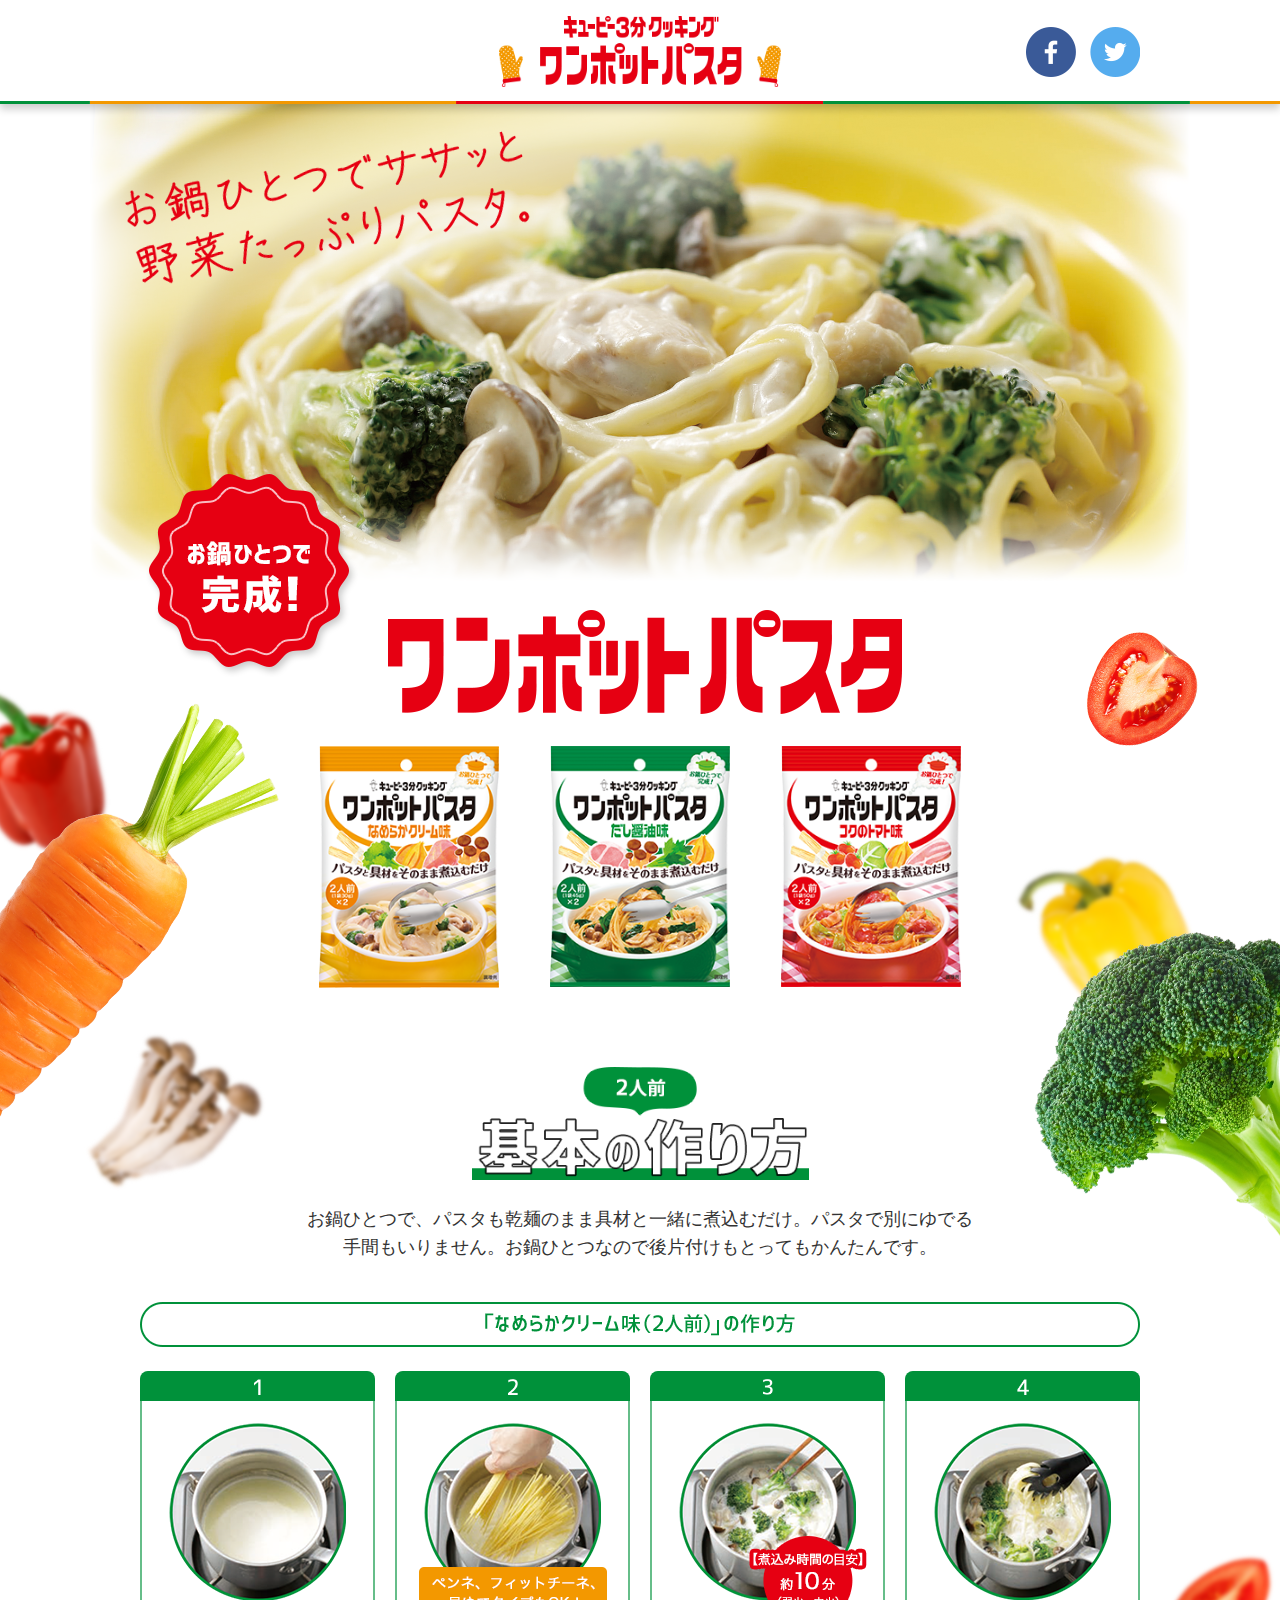
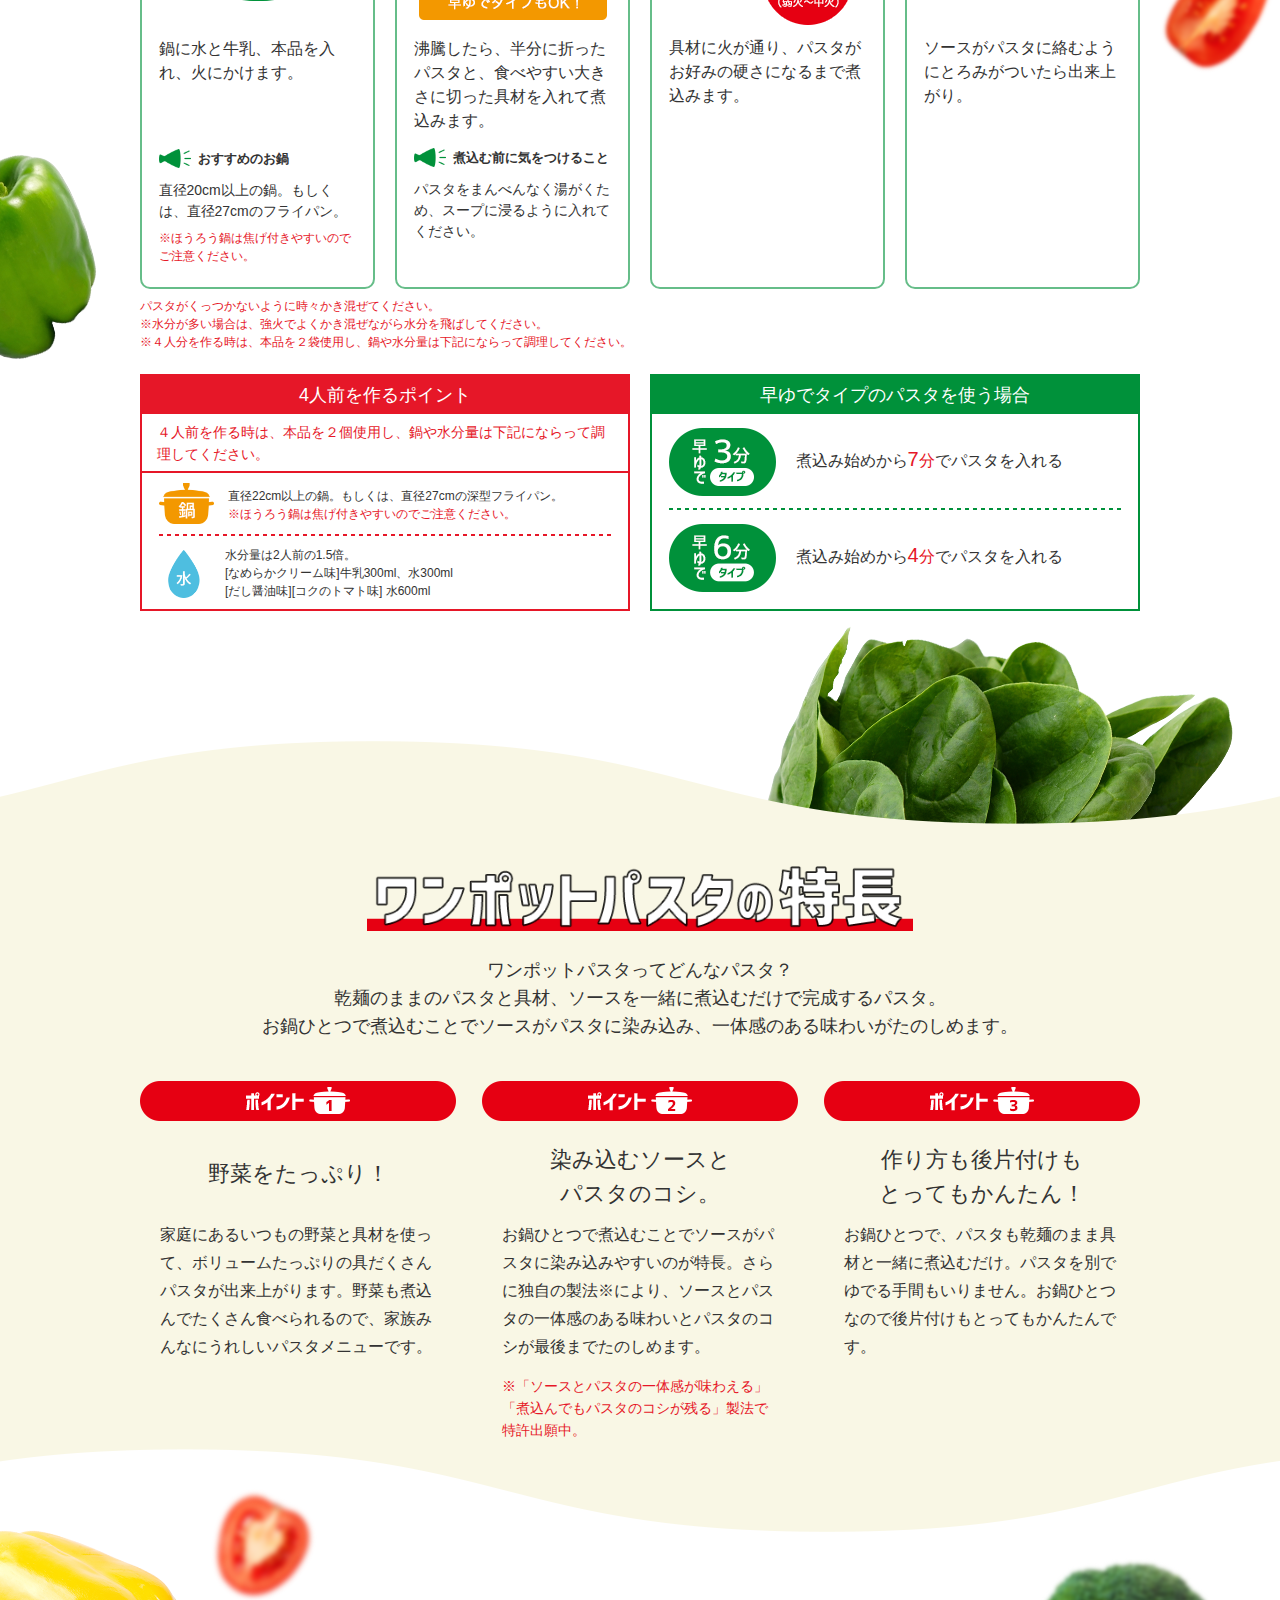
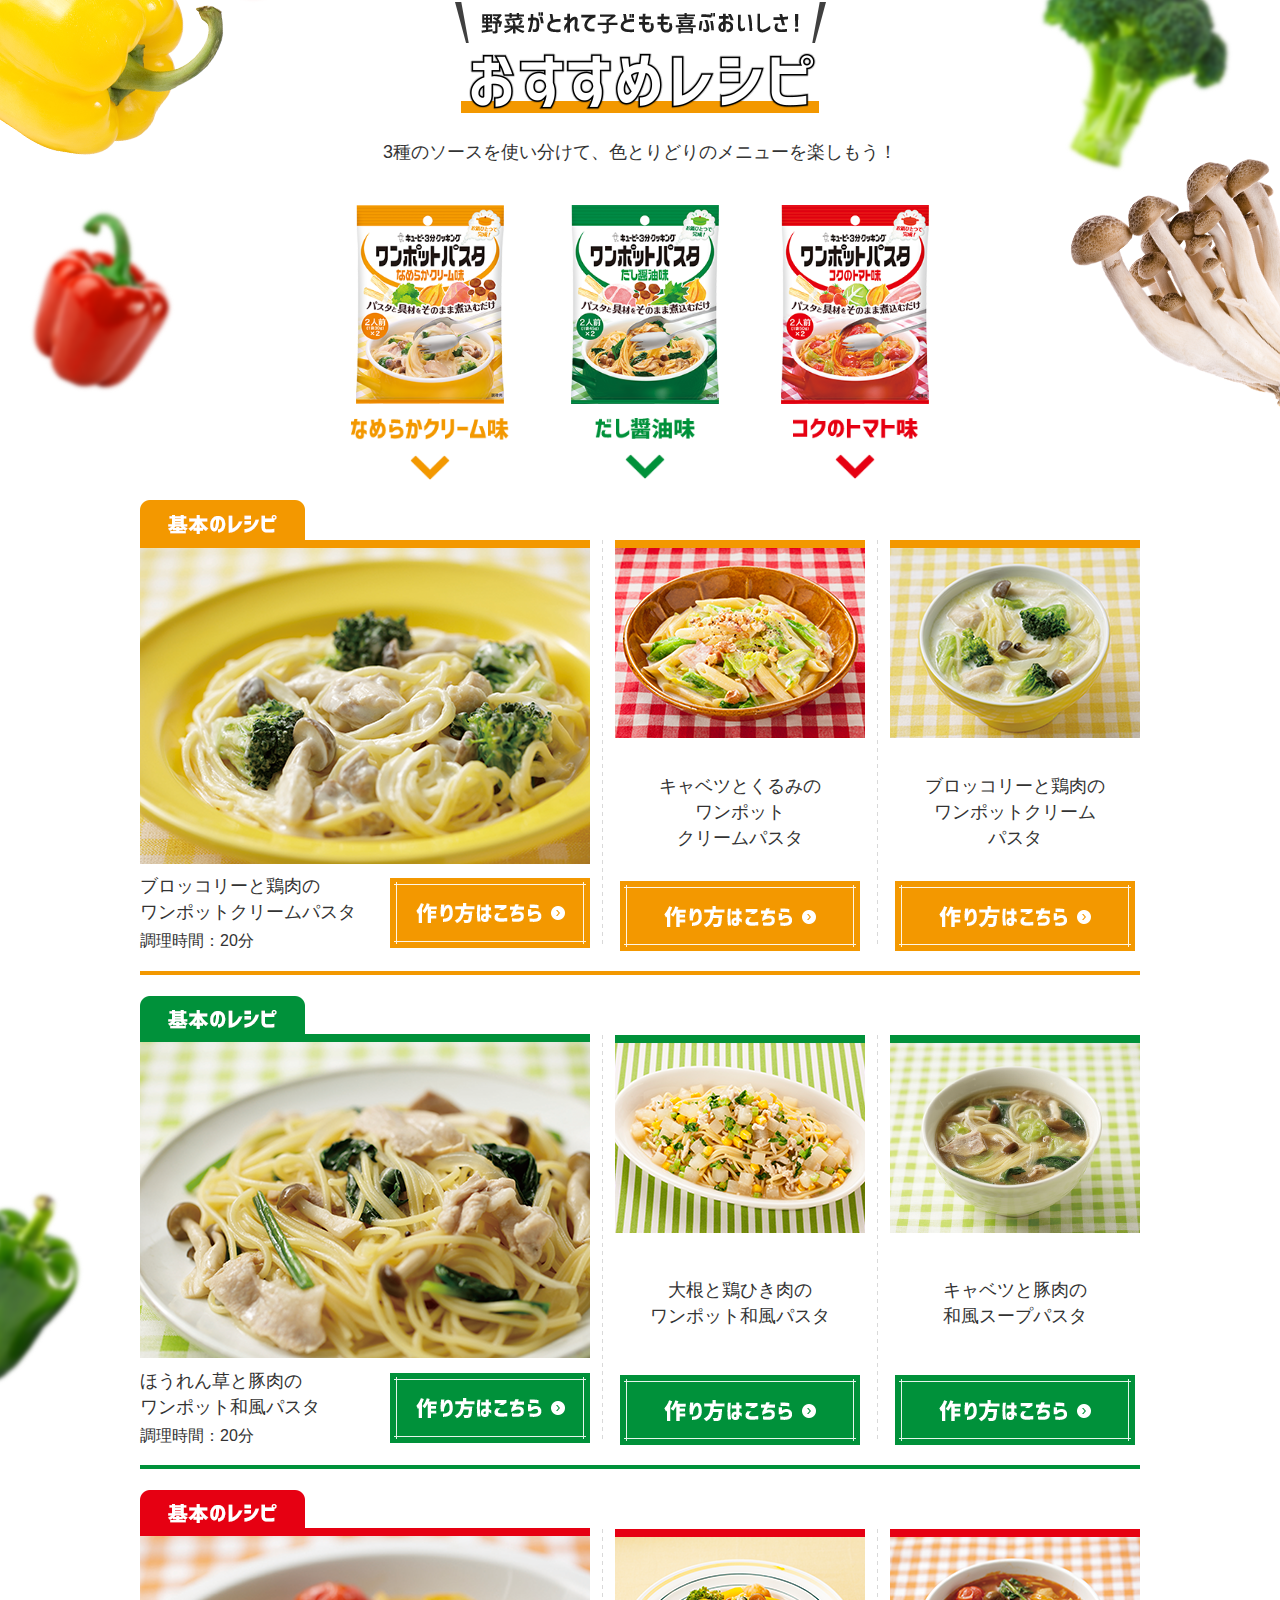
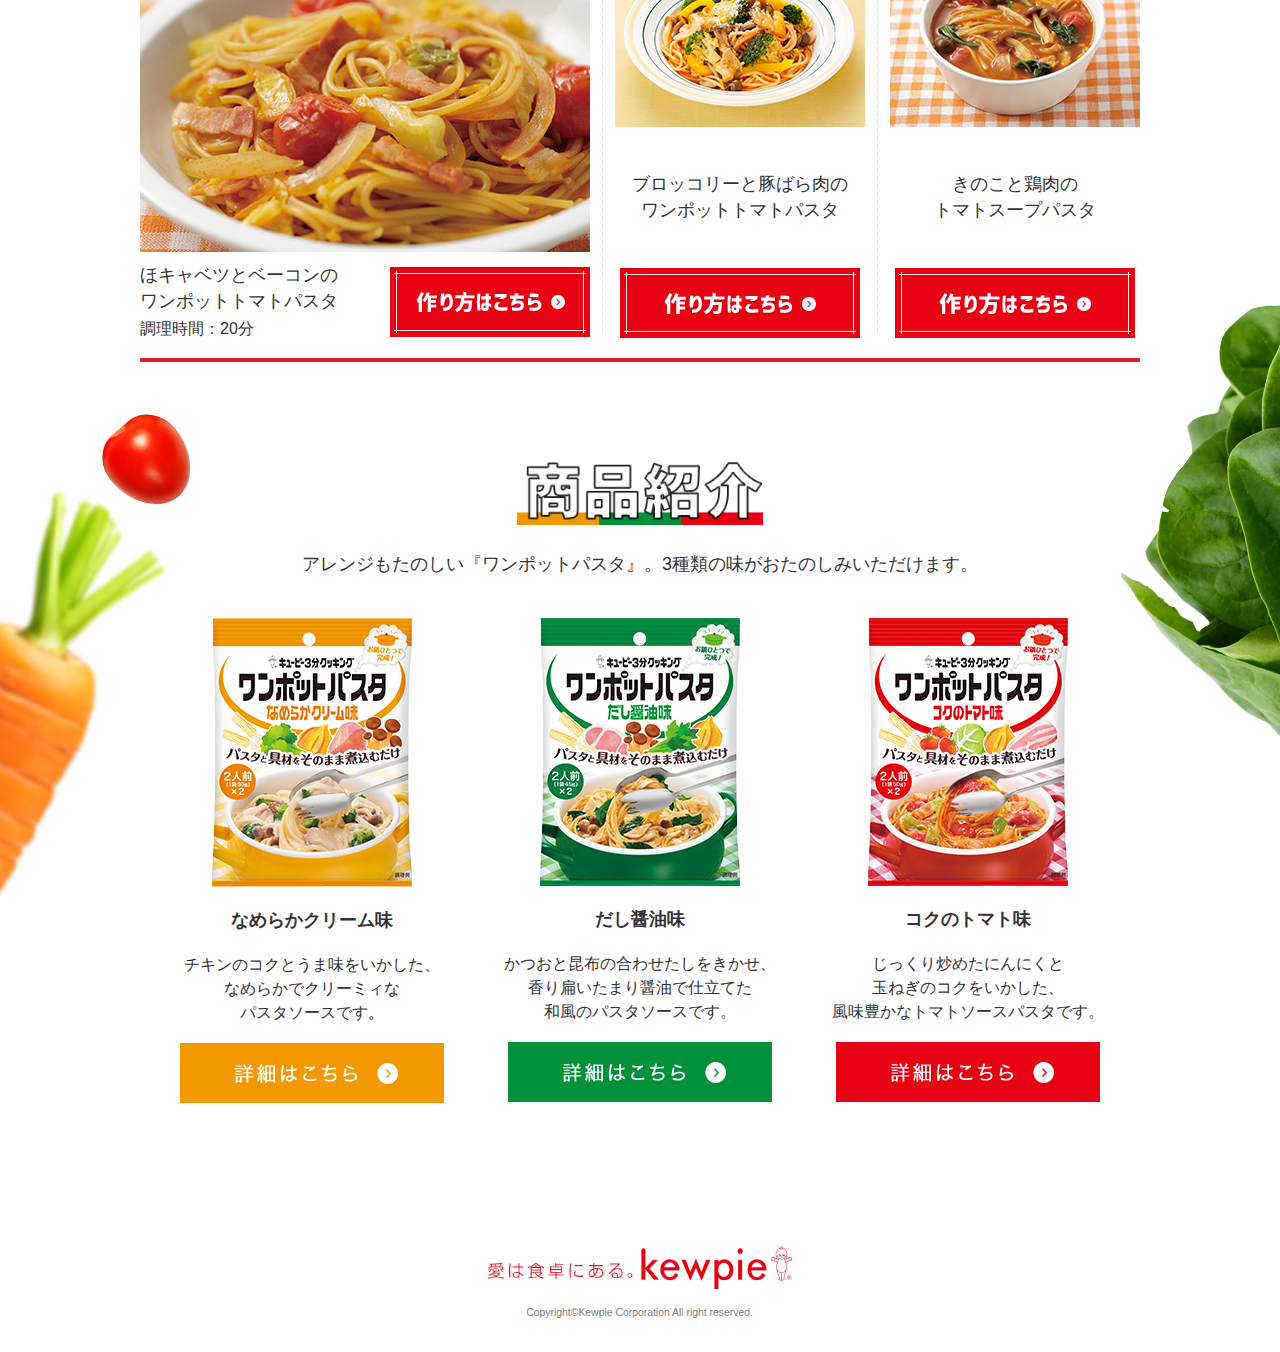
==== deploy/index.html @ 4865a419 "[add] SP版 ヘッダーCSSを追加" ====
<!DOCTYPE html>
<html lang="ja">
<head>
    <meta charset="UTF-8">
    <meta http-equiv="x-ua-compatible" content="ie=edge">
    <meta name="viewport" content="width=device-width, initial-scale=1">
    <meta name="keywords" content="○○" />
    <meta name="description" content="○○" />
    <meta property="og:title" content="○○">
    <meta property="og:url" content="http://pochi-pochi.net/">
    <meta property="og:type" content="website" />
    <meta property="og:description" content="○○">
    <meta property="og:image" content="http://pochi-pochi.net/images/ogp.png">
    <meta property="og:site_name" content="○○">
    <meta name="twitter:card" content="summary_large_image" />
    <meta name="twitter:title" content="○○" />
    <meta name="twitter:description" content="○○" />
    <meta name="twitter:image" content="http://pochi-pochi.net/images/ogp.png" />
    <title>◯◯◯</title>
    <!--[if lt IE 9]><script src="//html5shiv.googlecode.com/svn/trunk/html5.js"></script><![endif]-->
    <link rel="stylesheet" type="text/css" media="all" href="styles/main.css">
</head>
<body id="top">
    <header>
        <div class="header_contentes">
            <p class="header_logo"><img src="images/header_logo.png" alt="キューピー３分クッキング ワンポットパスタ" width="282"></p>
            <div class="header_nav_btn">
                <a href="">
                    <p class="header_nav_name">MENU</p>
                    <span></span>
                </a>
            </div>
            <ul class="header_sns">
                <li><a class="js-fb" href="https://www.facebook.com/sharer/sharer.php?u=https%3a%2f%2fwww%2epinterest%2ejp%2fpinpon0521%2f" target="_blank"><img src="images/sns_fb.png" alt="Facebookでシェアする" width="50"></a></li>
                <li><a class="js-tw" href="https://twitter.com/share?url=https%3a%2f%2fwww%2epinterest%2ejp%2fpinpon0521%2f&text=%e3%81%b4%e3%83%bc%e3%81%95%e3%82%93%e3%81%ae%e3%83%94%e3%83%b3%e3%82%bf%e3%83%ac%e3%82%b9%e3%83%88&hashtags=さつまいも" target="_blank"><img src="images/sns_tw.png" alt="ツイートする" width="50"></a></li>
            </ul>
        </div>
    </header>
    <div class="nav_area">
        <div class="nav_contents">
            <p class="nav_logo"><a href="#"><img src="images/header_logo.png" alt="キューピー３分クッキング ワンポットパスタ" width="182"></a></p>
            <nav>
                <ul>
                    <li><a href=""><img src="images/nav_howto.png" alt="基本のレシピ" width="99"></a></li>
                    <li><a href=""><img src="images/nav_feature.png" alt="ワンポットパスタの特長" width="157"></a></li>
                    <li><a href=""><img src="images/nav_recipe.png" alt="おすすめレシピ" width="98"></a></li>
                    <li><a href=""><img src="images/nav_product.png" alt="商品紹介" width="69"></a></li>
                </ul>
            </nav>
            <ul class="nav_sns">
                <li><a class="js-fb" href="https://www.facebook.com/sharer/sharer.php?u=https%3a%2f%2fwww%2epinterest%2ejp%2fpinpon0521%2f" target="_blank"><img src="images/sns_fb.png" alt="Facebookでシェアする" width="44"></a></li>
                <li><a class="js-tw" href="https://twitter.com/share?url=https%3a%2f%2fwww%2epinterest%2ejp%2fpinpon0521%2f&text=%e3%81%b4%e3%83%bc%e3%81%95%e3%82%93%e3%81%ae%e3%83%94%e3%83%b3%e3%82%bf%e3%83%ac%e3%82%b9%e3%83%88&hashtags=さつまいも" target="_blank"><img src="images/sns_tw.png" alt="ツイートする" width="44"></a></li>
            </ul>
        </div>
    </div><!-- .nav_area -->
    <section class="mv_area">
        <div class="mv_contents">
            <p class="mv_copy">お鍋ひとつでササッと野菜たっぷりパスタ。</p>
            <p class="mv_tag"><img src="images/mv_tag.png" alt="お鍋ひとつで完成！" width="212"></p>
            <h1><img src="images/mv_ttl.png" alt="ワンポットパスタ" width="514"></h1>
            <ul class="mv_pkg">
                <li><p class="mv_pkg_cream"><img src="images/pkg_cream.png" alt="キューピー３分クッキング ワンポットパスタ なめらかクリーム味" width="180"></p></li>
                <li><p class="mv_pkg_dashi"><img src="images/pkg_dashi.png" alt="キューピー３分クッキング ワンポットパスタ だし醤油味" width="180"></p></li>
                <li><p class="mv_pkg_tomato"><img src="images/pkg_tomato.png" alt="キューピー３分クッキング ワンポットパスタ コクのトマト味" width="180"></p></li>
            </ul>
        </div>
        <div class="mv_bg_obj_wrap">
            <div class="mv_bg_obj1"></div>
            <div class="mv_bg_obj2"></div>
            <div class="mv_bg_obj3"></div>
        </div>
    </section><!-- .mv_area -->
    <section class="howto_area">
        <div class="howto_contents">
            <h2 class="howto_ttl"><img src="images/howto_ttl.png" alt="2人前 基本の作り方" width="337"></h2>
            <p class="howto_lead">お鍋ひとつで、パスタも乾麺のまま具材と一緒に煮込むだけ。パスタで別にゆでる<br>手間もいりません。お鍋ひとつなので後片付けもとってもかんたんです。</p>
            <h3 class="howto_sub_ttl">「なめらかクリーム味（2人前）」の作り方</h3>
            <ul class="howto_steps">
                <li>
                    <h4 class="howto_num1"><img src="images/howto_num1.png" alt="1" width="7"></h4>
                    <div class="howto_inner">
                        <p class="howto_photo"><img src="images/howto_photo1.png" alt="手順1"></p>
                        <p class="howto_desc1">鍋に水と牛乳、本品を入れ、火にかけます。</p>
                        <div class="howto_point">
                            <h5 class="howto_point_ttl">おすすめのお鍋</h5>
                            <p class="howto_point_desc">直径20cm以上の鍋。もしくは、直径27cmのフライパン。 </p>
                            <p class="howto_point_notes">※ほうろう鍋は焦げ付きやすいのでご注意ください。</p>
                        </div>
                    </div>
                </li>
                <li>
                    <h4 class="howto_num2"><img src="images/howto_num2.png" alt="2" width="10"></h4>
                    <div class="howto_inner">
                        <p class="howto_photo"><img src="images/howto_photo2.png" alt="手順2"></p>
                        <p class="howto_notice2">ペンネ、フィットチーネ、早ゆでタイプもＯＫ！</p>
                        <p class="howto_desc2">沸騰したら、半分に折ったパスタと、食べやすい大きさに切った具材を入れて煮込みます。</p>
                        <div class="howto_point">
                            <h5 class="howto_point_ttl">煮込む前に気をつけること</h5>
                            <p class="howto_point_desc">パスタをまんべんなく湯がくため、スープに浸るように入れてください。 </p>
                        </div>
                    </div>
                </li>
                <li>
                    <h4 class="howto_num3"><img src="images/howto_num3.png" alt="3" width="10"></h4>
                    <div class="howto_inner">
                        <p class="howto_photo"><img src="images/howto_photo3.png" alt="手順3"></p>
                        <p class="howto_notice3">煮込み時間の目安 約10分（弱火〜中火）</p>
                        <p class="howto_desc">具材に火が通り、パスタがお好みの硬さになるまで煮込みます。</p>
                    </div>
                </li>
                <li>
                    <h4 class="howto_num3"><img src="images/howto_num4.png" alt="4" width="12"></h4>
                    <div class="howto_inner">
                        <p class="howto_photo"><img src="images/howto_photo4.png" alt="手順4"></p>
                        <p class="howto_desc">ソースがパスタに絡むようにとろみがついたら出来上がり。</p>
                    </div>
                </li>
            </ul>
            <p class="howto_attention">
                パスタがくっつかないように時々かき混ぜてください。 <br>
                ※水分が多い場合は、強火でよくかき混ぜながら水分を飛ばしてください。<br>
                ※４人分を作る時は、本品を２袋使用し、鍋や水分量は下記にならって調理してください。<br>
            </p>
            <div class="howto_point_wrap">
                <div class="howto_four">
                    <h3 class="point_sub_ttl_four">4人前を作るポイント</h3>
                    <p class="howto_four_desc">４人前を作る時は、本品を２個使用し、鍋や水分量は下記にならって調理してください。</p>
                    <div class="howto_four_pot">
                        <p class="pot_icon"><img src="images/howto_four_pot.png" alt="鍋" width="55"></p>
                        <p class="howto_point_desc_pot">直径22cm以上の鍋。もしくは、直径27cmの深型フライパン。</p>
                        <p class="pot_notice">※ほうろう鍋は焦げ付きやすいのでご注意ください。</p>
                    </div>
                    <div class="howto_four_water">
                        <p class="water_icon"><img src="images/howto_four_water.png" alt="水" width="32"></p>
                        <p class="howto_point_desc_water">水分量は2人前の1.5倍。<br>[なめらかクリーム味]牛乳300ml、水300ml<br>[だし醤油味][コクのトマト味] 水600ml</p>
                    </div>
                </div>
                <div class="howto_fast">
                    <h3 class="point_sub_ttl_fast">早ゆでタイプのパスタを使う場合</h3>
                    <div class="howto_fast_inner_three">
                        <p class="fast_icon_three">早ゆで3分タイプ</p>
                        <p class="fast_desc">煮込み始めから<span class="red_txt">7<span class="red_txt_small">分</span></span>でパスタを入れる</p>
                    </div>
                    <div class="howto_fast_inner_six">
                        <p class="fast_icon_six">早ゆで6分タイプ</p>
                        <p class="fast_desc">煮込み始めから<span class="red_txt">4<span class="red_txt_small">分</span></span>でパスタを入れる</p>
                    </div>
                </div>
            </div><!-- .howto_point_wrap -->
        </div><!-- .howto_contents -->
        <div class="howto_bg_obj">
            <div class="howto_bg_obj1"></div>
            <div class="howto_bg_obj2"></div>
            <div class="howto_bg_obj3"></div>
        </div><!-- .howto_bg_obj -->
    </section><!-- .howto_area -->
    <section class="feature_area">
        <div class="feature_contents">
            <h2 class="feature_ttl"><img src="images/feature_ttl.png" alt="ワンポットパスタの特長" width="546"></h2>
            <p class="feature_lead">ワンポットパスタってどんなパスタ？<br>乾麺のままのパスタと具材、ソースを一緒に煮込むだけで完成するパスタ。<br>お鍋ひとつで煮込むことでソースがパスタに染み込み、一体感のある味わいがたのしめます。</p>
            <ul class="feature_list">
                <li>
                    <h3 class="feature_num1">ポイント1</h3>
                    <div class="feature_inner">
                        <p class="feature_sub_ttl1">野菜をたっぷり！</p>
                        <p class="feature_desc">家庭にあるいつもの野菜と具材を使って、ボリュームたっぷりの具だくさんパスタが出来上がります。野菜も煮込んでたくさん食べられるので、家族みんなにうれしいパスタメニューです。</p>
                    </div>
                </li>
                <li>
                    <h3 class="feature_num2">ポイント2</h3>
                    <div class="feature_inner">
                        <p class="feature_sub_ttl2">染み込むソースと<br>パスタのコシ。</p>
                        <p class="feature_desc">お鍋ひとつで煮込むことでソースがパスタに染み込みやすいのが特長。さらに独自の製法※により、ソースとパスタの一体感のある味わいとパスタのコシが最後までたのしめます。</p>
                        <p class="feature_notes">※「ソースとパスタの一体感が味わえる」「煮込んでもパスタのコシが残る」製法で特許出願中。</p>
                    </div>
                </li>
                <li>
                    <h3 class="feature_num3">ポイント3</h3>
                    <div class="feature_inner">
                        <p class="feature_sub_ttl3">作り方も後片付けも<br>とってもかんたん！</p>
                        <p class="feature_desc">お鍋ひとつで、パスタも乾麺のまま具材と一緒に煮込むだけ。パスタを別でゆでる手間もいりません。お鍋ひとつなので後片付けもとってもかんたんです。</p>
                    </div>
                </li>
            </ul>
        </div>
    </section><!-- .feature_area -->
    <section class="recipe_area">
        <div class="recipe_bg_obj">
            <div class="recipe_bg_obj1"></div>
            <div class="recipe_bg_obj2"></div>
            <div class="recipe_bg_obj3"></div>
            <div class="recipe_bg_obj4"></div>
        </div>
        <div class="recipe_contents">
            <h2 class="recipe_ttl">野菜がとれて子どもも喜ぶおいしさ！おすすめレシピ</h2>
            <p class="recipe_lead">3種のソースを使い分けて、色とりどりのメニューを楽しもう！</p>
            <ul class="recipe_pkg">
                <li class="recipe_cream">
                    <a href="#recipe_menu_cream">
                        <p class="recipe_pkg_img"><img src="images/pkg_cream.png" alt="キューピー３分クッキング ワンポットパスタ なめらかクリーム味" width="148"></p>
                        <p class="recipe_pkg_ttl"><img src="images/recipe_pkg_ttl_cream.png" alt="なめらかクリーム味" width="158"></p>
                        <p class="recipe_pkg_arrow"><img src="images/recipe_pkg_arrow_cream.png" width="40"></p>
                    </a>
                </li>
                <li class="recipe_dashi">
                    <a href="#recipe_menu_dashi">
                        <p class="recipe_pkg_img"><img src="images/pkg_dashi.png" alt="キューピー３分クッキング ワンポットパスタ だし醤油味" width="148"></p>
                        <p class="recipe_pkg_ttl"><img src="images/recipe_pkg_ttl_dashi.png" alt="なめらかクリーム味" width="100"></p>
                        <p class="recipe_pkg_arrow"><img src="images/recipe_pkg_arrow_dashi.png" width="40"></p>
                    </a>
                </li>
                <li class="recipe_tomato">
                    <a href="#recipe_menu_tomato">
                        <p class="recipe_pkg_img"><img src="images/pkg_tomato.png" alt="キューピー３分クッキング ワンポットパスタ コクのトマト味" width="148"></p>
                        <p class="recipe_pkg_ttl"><img src="images/recipe_pkg_ttl_tomato.png" alt="なめらかクリーム味" width="125"></p>
                        <p class="recipe_pkg_arrow"><img src="images/recipe_pkg_arrow_tomato.png" width="40"></p>
                    </a>
                </li>
            </ul>
            <ul class="recipe_taste_list">
                <li id="recipe_menu_cream">
                    <ul class="recipe_list recipe_list_cream">
                        <li>
                            <p class="recipe_main_img_cream">基本のレシピ ブロッコリーと鶏肉のワンポットクリームパスタ</p>
                            <div class="recipe_wrap">
                                <p class="recipe_main_pkg"><img src="images/pkg_cream.png" alt="キューピー３分クッキング ワンポットパスタ なめらかクリーム味" width="134"></p>
                                <p class="recipe_main_ttl">ブロッコリーと鶏肉の<br>ワンポットクリームパスタ</p>
                                <p class="recipe_main_time">調理時間：20分</p>
                            </div>
                            <p class="recipe_main_btn_cream"><a href="">作り方はこちら</a></p>
                        </li>
                        <li>
                            <p class="recipe_sub_img recipe_cream_walnut">キャベツとくるみのワンポットクリームパスタ</p>
                            <p class="recipe_sub_ttl_cream">キャベツとくるみの<br>ワンポット<br>クリームパスタ</p>
                            <p class="recipe_sub_btn_cream"><a href="">作り方はこちら</a></p>
                        </li>
                        <li>
                            <p class="recipe_sub_img recipe_cream_soup">キャベツと鶏肉のワンポットクリームスープパスタ</p>
                            <p class="recipe_sub_ttl_cream">ブロッコリーと鶏肉の<br>ワンポットクリーム<br>パスタ</p>
                            <p class="recipe_sub_btn_cream"><a href="">作り方はこちら</a></p>
                        </li>
                    </ul>
                </li>
                <li id="recipe_menu_dashi">
                    <ul class="recipe_list recipe_list_dashi">
                        <li>
                            <p class="recipe_main_img_dashi">ほうれん草と豚肉のワンポット和風パスタ</p>
                            <div class="recipe_wrap">
                                <p class="recipe_main_pkg"><img src="images/pkg_dashi.png" alt="キューピー３分クッキング ワンポットパスタ だし醤油味" width="134"></p>
                                <p class="recipe_main_ttl">ほうれん草と豚肉の<br>ワンポット和風パスタ</p>
                                <p class="recipe_main_time">調理時間：20分</p>
                            </div>
                            <p class="recipe_main_btn_dashi"><a href="">作り方はこちら</a></p>
                        </li>
                        <li>
                            <p class="recipe_sub_img recipe_dashi_radish">大根と鶏ひき肉のワンポット和風パスタ</p>
                            <p class="recipe_sub_ttl_dashi">大根と鶏ひき肉の<br>ワンポット和風パスタ</p>
                            <p class="recipe_sub_btn_dashi"><a href="">作り方はこちら</a></p>
                        </li>
                        <li>
                            <p class="recipe_sub_img recipe_dashi_soup">キャベツと豚肉の和風スープパスタ</p>
                            <p class="recipe_sub_ttl_dashi">キャベツと豚肉の<br>和風スープパスタ</p>
                            <p class="recipe_sub_btn_dashi"><a href="">作り方はこちら</a></p>
                        </li>
                    </ul>
                </li>
                <li id="recipe_menu_tomato">
                    <ul class="recipe_list recipe_list_tomato">
                        <li>
                            <p class="recipe_main_img_tomato">キャベツとベーコンのワンポットトマトパスタ</p>
                            <div class="recipe_wrap">
                                <p class="recipe_main_pkg"><img src="images/pkg_tomato.png" alt="キューピー３分クッキング ワンポットパスタ だし醤油味" width="134"></p>
                                <p class="recipe_main_ttl">ほキャベツとベーコンの<br>ワンポットトマトパスタ</p>
                                <p class="recipe_main_time">調理時間：20分</p>
                            </div>
                            <p class="recipe_main_btn_tomato"><a href="">作り方はこちら</a></p>
                        </li>
                        <li>
                            <p class="recipe_sub_img recipe_tomato_pork">ブロッコリーと豚ばら肉のワンポットトマトパスタ</p>
                            <p class="recipe_sub_ttl_tomato">ブロッコリーと豚ばら肉の<br>ワンポットトマトパスタ</p>
                            <p class="recipe_sub_btn_tomato"><a href="">作り方はこちら</a></p>
                        </li>
                        <li>
                            <p class="recipe_sub_img recipe_tomato_soup">きのこと鶏肉のトマトスープパスタ</p>
                            <p class="recipe_sub_ttl_tomato">きのこと鶏肉の<br>トマトスープパスタ</p>
                            <p class="recipe_sub_btn_tomato"><a href="">作り方はこちら</a></p>
                        </li>
                    </ul>
                </li>
            </ul>
        </div>
    </section><!-- .recipe_area -->
    <section class="intro_area">
        <div class="intro_contents">
            <h2 class="intro_ttl"><img src="images/intro_ttl.png" alt="商品紹介" width="246"></h2>
            <p class="intro_lead">アレンジもたのしい『ワンポットパスタ』。3種類の味がおたのしみいただけます。</p>
            <ul class="intro_product">
                <li>
                    <p class="intro_product_pkg"><img src="images/pkg_cream.png" alt="キューピー３分クッキング ワンポットパスタ なめらかクリーム味" width="200"></p>
                    <p class="intro_product_name">なめらかクリーム味</p>
                    <p class="intro_product_desc">チキンのコクとうま味をいかした、<br>なめらかでクリーミィな<br>パスタソースです。</p>
                    <p class="intro_product_btn_cream"><a href="https://jp.pinterest.com/pinpon0521/" target="_blank">詳細はこちら</a></p>
                </li>
                <li>
                    <p class="intro_product_pkg"><img src="images/pkg_dashi.png" alt="キューピー３分クッキング ワンポットパスタ だし醤油味" width="200"></p>
                    <p class="intro_product_name">だし醤油味</p>
                    <p class="intro_product_desc">かつおと昆布の合わせたしをきかせ、<br>香り扁いたまり醤油で仕立てた<br>和風のパスタソースです。</p>
                    <p class="intro_product_btn_dashi"><a href="https://jp.pinterest.com/pinpon0521/" target="_blank">詳細はこちら</a></p>
                </li>
                <li>
                    <p class="intro_product_pkg"><img src="images/pkg_tomato.png" alt="キューピー３分クッキング ワンポットパスタ コクのトマト味" width="200"></p>
                    <p class="intro_product_name">コクのトマト味</p>
                    <p class="intro_product_desc">じっくり炒めたにんにくと<br>玉ねぎのコクをいかした、<br>風味豊かなトマトソースパスタです。</p>
                    <p class="intro_product_btn_tomato"><a href="https://jp.pinterest.com/pinpon0521/" target="_blank">詳細はこちら</a></p>
                </li>
            </ul>
        </div>
        <div class="intro_bg_obj">
            <div class="intro_bg_obj1"></div>
            <div class="intro_bg_obj2"></div>
            <div class="intro_bg_obj3"></div>
        </div>
    </section><!-- .intro_area -->
    <p class="page_top_btn" id="back_to_top"><a href="#"><img src="images/page_top_btn.png" alt="ページトップへ戻る" width="74"></a></p>
    <footer>
        <div class="footer_contens">
            <p class="footer_logo"><img src="images/footer_logo.png" alt="愛は食卓にある。Kewpie" width="304"></p>
            <p class="footer_copyright subsmall">Copyright&copy;Kewpie Corporation All right reserved.</p>
        </div>
    </footer>
    <script src="https://ajax.googleapis.com/ajax/libs/jquery/3.2.1/jquery.min.js"></script>
    <script src="scripts/main.js"></script>
</body>
</html>
---- deploy/styles/main.css ----
﻿html,body,div,span,applet,object,iframe,h1,h2,h3,h4,h5,h6,p,blockquote,pre,a,abbr,acronym,address,big,cite,code,del,dfn,em,img,ins,kbd,q,s,samp,small,strike,strong,sub,sup,tt,var,b,u,i,center,dl,dt,dd,ol,ul,li,fieldset,form,label,legend,table,caption,tbody,tfoot,thead,tr,th,td,article,aside,canvas,details,embed,figure,figcaption,footer,header,hgroup,menu,nav,output,ruby,section,summary,time,mark,audio,video{margin:0;padding:0;border:0;font-size:100%;font:inherit;vertical-align:baseline}article,aside,details,figcaption,figure,footer,header,hgroup,menu,nav,section{display:block}body{line-height:1}ol,ul{list-style:none}blockquote,q{quotes:none}blockquote:before,blockquote:after,q:before,q:after{content:'';content:none}table{border-collapse:collapse;border-spacing:0}.mv_area .mv_contents,.howto_area .howto_contents,.feature_area .feature_contents,.recipe_area .recipe_contents,.intro_area .intro_contents,footer .footer_contens{position:relative}@media screen and (min-width: 769px), print{.mv_area .mv_contents,.howto_area .howto_contents,.feature_area .feature_contents,.recipe_area .recipe_contents,.intro_area .intro_contents,footer .footer_contens{width:1000px;margin-left:auto;margin-right:auto}}@media screen and (max-width: 768px){.mv_area .mv_contents,.howto_area .howto_contents,.feature_area .feature_contents,.recipe_area .recipe_contents,.intro_area .intro_contents,footer .footer_contens{width:89.33333%;margin:0 auto}}@media screen and (min-width: 769px), print{header .header_contentes{position:relative;width:1000px;margin-left:auto;margin-right:auto}}@media screen and (max-width: 768px){.pc_only{display:none}}.sp_only{display:none}@media screen and (max-width: 768px){.sp_only{display:inherit}}@media screen and (min-width: 769px), print{.btnImg_hover{transition:all 0.3s cubic-bezier(0.42, 0, 0.58, 1)}.btnImg_hover:hover{opacity:0.6}}.hanging_indent>li{padding-left:1em;text-indent:-1em}.subsmall{text-indent:0;-webkit-transform:scale(0.8);-ms-transform:scale(0.8);transform:scale(0.8);-webkit-transform-origin:25% 70%;-ms-transform-origin:25% 70%;transform-origin:25% 70%}body{background-color:#fff;color:#333;font-family:"ヒラギノ角ゴ Pro W3", "Hiragino Kaku Gothic Pro", "メイリオ", Meiryo, sans-serif}body * img{vertical-align:bottom;max-width:100%;height:auto}@media screen and (min-width: 769px), print{body{font-size:18px;min-width:1000px}}@media screen and (max-width: 768px){body{min-width:inherit;-webkit-text-size-adjust:100%}}a,a:link,a:visited,a:hover,a:active{color:#00a0e9;text-decoration:none}header{position:relative;z-index:1}@media screen and (min-width: 769px), print{header{background:url(../images/header_line.gif) repeat-x center bottom;box-shadow:0px 5px 8px rgba(0,0,0,0.2)}}@media screen and (max-width: 768px){header{background:url(../images/header_line_sp.gif) repeat-x center bottom;background-size:375px 2px;box-shadow:0px 5px 8px rgba(0,0,0,0.2)}}@media screen and (min-width: 769px), print{header .header_contentes{margin:0 auto;padding:16px 0 17px}}@media screen and (max-width: 768px){header .header_contentes{padding:7px 0 8px}}header .header_contentes .header_logo{text-align:center}@media screen and (max-width: 768px){header .header_contentes .header_logo{width:178px;margin:0 auto}header .header_contentes .header_logo>img{width:100%;height:auto}}@media screen and (min-width: 769px), print{header .header_contentes .header_nav_btn{display:none}}@media screen and (max-width: 768px){header .header_contentes .header_nav_btn{position:absolute;top:0;right:0;width:60px;height:60px;background-color:#00913a}}header .header_contentes .header_nav_btn>a{display:block}@media screen and (max-width: 768px){header .header_contentes .header_nav_btn>a .header_nav_name{position:relative;margin:0 auto;padding:15px 0 6px;font-size:10px;font-weight:bold;color:#fff;text-align:center}}@media screen and (max-width: 768px){header .header_contentes .header_nav_btn>a span,header .header_contentes .header_nav_btn>a span:before,header .header_contentes .header_nav_btn>a span:after{position:absolute;top:30px;right:13px;content:"";display:block;width:35px;margin:0 auto;border-top:2px solid #fff;border-radius:1px}}@media screen and (max-width: 768px){header .header_contentes .header_nav_btn>a span:before{top:4px;right:0}}@media screen and (max-width: 768px){header .header_contentes .header_nav_btn>a span:after{top:10px;right:0}}header .header_contentes .header_sns{display:flex;justify-content:space-between;position:absolute}@media screen and (min-width: 769px), print{header .header_contentes .header_sns{width:114px;top:27px;right:0}}@media screen and (max-width: 768px){header .header_contentes .header_sns{display:none}}header .header_contentes .header_sns li>a{display:block}@media screen and (min-width: 769px), print{.nav_area{display:none;position:fixed;width:100%;background-color:rgba(255,255,255,0.9);z-index:11}}@media screen and (min-width: 769px), print{.nav_area .nav_contents{display:flex;justify-content:space-between;align-items:center;width:1000px;margin:0 auto;padding:18px 0 17px}}@media screen and (min-width: 769px), print{.nav_area .nav_contents nav>ul{display:flex;justify-content:space-between;width:535px}}@media screen and (min-width: 769px), print{.nav_area .nav_contents .nav_sns{display:flex;justify-content:space-between;width:98px}}@media screen and (min-width: 769px), print{.mv_area{margin:0 auto;background:url(../images/mv_bg1.png) no-repeat center top}}.mv_area .mv_contents{position:relative}@media screen and (min-width: 769px), print{.mv_area .mv_contents{margin:0 auto}}@media screen and (min-width: 769px), print{.mv_area .mv_contents .mv_copy{margin-left:-50px;display:block;width:795px;height:352px;background:url("../images/mv_copy.png") no-repeat 50% 50%;background-size:contain;text-indent:-9999px}}.mv_area .mv_contents .mv_tag{position:absolute}@media screen and (min-width: 769px), print{.mv_area .mv_contents .mv_tag{margin-left:-50px;top:368px;left:56px}}.mv_area .mv_contents h1{text-align:center}@media screen and (min-width: 769px), print{.mv_area .mv_contents h1{margin:154px 0 32px 9px}}.mv_area .mv_contents .mv_pkg{display:flex;justify-content:space-between;margin:0 auto}@media screen and (min-width: 769px), print{.mv_area .mv_contents .mv_pkg{width:642px}}.mv_area .mv_bg_obj_wrap{position:relative}.mv_area .mv_bg_obj_wrap [class*=mv_bg_obj]{position:absolute;left:0;width:100%}@media screen and (min-width: 769px), print{.mv_area .mv_bg_obj_wrap .mv_bg_obj1{top:-357px;height:560px;background:url(../images/mv_bg_obj1.png) no-repeat center top}}@media screen and (min-width: 769px), print{.mv_area .mv_bg_obj_wrap .mv_bg_obj2{top:-301px;height:342px;background:url(../images/mv_bg_obj2.png) no-repeat center top}}@media screen and (min-width: 769px), print{.mv_area .mv_bg_obj_wrap .mv_bg_obj3{top:-285px;height:594px;background:url(../images/mv_bg_obj3.png) no-repeat center top}}@media screen and (min-width: 769px), print{.howto_area{position:relative;top:-153px}}@media screen and (min-width: 769px), print{.howto_area .howto_contents{position:relative;margin:232px auto 213px;z-index:3}}.howto_area .howto_contents .howto_ttl{text-align:center}@media screen and (min-width: 769px), print{.howto_area .howto_contents .howto_ttl{margin-bottom:26px}}.howto_area .howto_contents .howto_lead{text-align:center}@media screen and (min-width: 769px), print{.howto_area .howto_contents .howto_lead{margin-bottom:40px;line-height:1.55em}}@media screen and (min-width: 769px), print{.howto_area .howto_contents .howto_sub_ttl{margin-bottom:24px;display:block;width:1000px;height:45px;background:url("../images/howto_sub_ttl.png") no-repeat 50% 50%;background-size:contain;text-indent:-9999px}}.howto_area .howto_contents .howto_steps{display:flex;justify-content:space-between}@media screen and (min-width: 769px), print{.howto_area .howto_contents .howto_steps{margin-bottom:8px}}@media screen and (min-width: 769px), print{.howto_area .howto_contents .howto_steps li{position:relative;width:235px;height:518px;border:2px solid rgba(0,145,58,0.6);border-radius:10px;box-sizing:border-box}}.howto_area .howto_contents .howto_steps li [class*=howto_num]{position:absolute;top:-2px;left:-2px;width:235px;padding:6px 0;border-radius:8px 8px 0 0;background-color:#00913a;text-align:center}@media screen and (min-width: 769px), print{.howto_area .howto_contents .howto_steps li .howto_inner{position:relative;width:198px;margin:0 auto}}.howto_area .howto_contents .howto_steps li .howto_inner .howto_photo{text-align:center}@media screen and (min-width: 769px), print{.howto_area .howto_contents .howto_steps li .howto_inner .howto_photo{margin:50px 0 36px}}@media screen and (min-width: 769px), print{.howto_area .howto_contents .howto_steps li .howto_inner .howto_notice2{position:absolute;top:144px;left:5px;display:block;width:188px;height:53px;background:url("../images/howto2_notice.png") no-repeat 50% 50%;background-size:contain;text-indent:-9999px}}@media screen and (min-width: 769px), print{.howto_area .howto_contents .howto_steps li .howto_inner .howto_notice3{position:absolute;top:113px;right:0;display:block;width:118px;height:89px;background:url("../images/howto3_notice.png") no-repeat 50% 50%;background-size:contain;text-indent:-9999px}}@media screen and (min-width: 769px), print{.howto_area .howto_contents .howto_steps li .howto_inner [class*=howto_desc]{font-size:16px;line-height:1.5em}}@media screen and (min-width: 769px), print{.howto_area .howto_contents .howto_steps li .howto_inner .howto_desc1{margin-bottom:64px}}@media screen and (min-width: 769px), print{.howto_area .howto_contents .howto_steps li .howto_inner .howto_desc2{margin-bottom:15px}}.howto_area .howto_contents .howto_steps li .howto_inner .howto_point .howto_point_ttl{font-weight:bold}@media screen and (min-width: 769px), print{.howto_area .howto_contents .howto_steps li .howto_inner .howto_point .howto_point_ttl{margin-bottom:12px;padding-left:39px;background:url(../images/howto_point_ttl_icon.png) no-repeat left top;background-size:32px 19px;font-size:13px;line-height:1.5em}}@media screen and (min-width: 769px), print{.howto_area .howto_contents .howto_steps li .howto_inner .howto_point .howto_point_desc{margin-bottom:7px;font-size:14px;line-height:1.5em}}.howto_area .howto_contents .howto_steps li .howto_inner .howto_point .howto_point_notes{color:#e61728}@media screen and (min-width: 769px), print{.howto_area .howto_contents .howto_steps li .howto_inner .howto_point .howto_point_notes{font-size:12px;line-height:1.5em}}.howto_area .howto_contents .howto_attention{color:#e61728}@media screen and (min-width: 769px), print{.howto_area .howto_contents .howto_attention{margin-bottom:23px;font-size:12px;line-height:1.5em}}.howto_area .howto_contents .howto_point_wrap{display:flex;justify-content:space-between}.howto_area .howto_contents .howto_point_wrap [class*=point_sub_ttl]{color:#fff;text-align:center}@media screen and (min-width: 769px), print{.howto_area .howto_contents .howto_point_wrap [class*=point_sub_ttl]{padding:10px}}@media screen and (min-width: 769px), print{.howto_area .howto_contents .howto_point_wrap .howto_four{width:490px;border:2px solid #e61728;box-sizing:border-box}}.howto_area .howto_contents .howto_point_wrap .howto_four .point_sub_ttl_four{background-color:#e61728}.howto_area .howto_contents .howto_point_wrap .howto_four .howto_four_desc{color:#e61728}@media screen and (min-width: 769px), print{.howto_area .howto_contents .howto_point_wrap .howto_four .howto_four_desc{width:456px;padding:8px 15px 5px;border-bottom:2px solid #e61728;font-size:14px;line-height:1.57em}}@media screen and (min-width: 769px), print{.howto_area .howto_contents .howto_point_wrap .howto_four [class*=howto_point_desc]{padding-top:4px;font-size:12px;line-height:1.5em}}.howto_area .howto_contents .howto_point_wrap .howto_four .howto_four_pot{*zoom:1;background:url(../images/howto_four_pot_line.gif) repeat-x left bottom;background-size:8px 2px}.howto_area .howto_contents .howto_point_wrap .howto_four .howto_four_pot:after{content:"";display:block;clear:both}@media screen and (min-width: 769px), print{.howto_area .howto_contents .howto_point_wrap .howto_four .howto_four_pot{width:452px;margin:0 auto;padding:10px 0 12px}}.howto_area .howto_contents .howto_point_wrap .howto_four .howto_four_pot .pot_icon{float:left}@media screen and (min-width: 769px), print{.howto_area .howto_contents .howto_point_wrap .howto_four .howto_four_pot .pot_icon{margin-right:14px}}.howto_area .howto_contents .howto_point_wrap .howto_four .howto_four_pot .pot_notice{color:#e61728}@media screen and (min-width: 769px), print{.howto_area .howto_contents .howto_point_wrap .howto_four .howto_four_pot .pot_notice{padding-top:3px;font-size:12px}}@media screen and (min-width: 769px), print{.howto_area .howto_contents .howto_point_wrap .howto_four .howto_four_water{width:452px;margin:0 auto;padding:10px 0 9px}}.howto_area .howto_contents .howto_point_wrap .howto_four .howto_four_water .water_icon{float:left}@media screen and (min-width: 769px), print{.howto_area .howto_contents .howto_point_wrap .howto_four .howto_four_water .water_icon{margin:4px 25px 0 9px}}@media screen and (min-width: 769px), print{.howto_area .howto_contents .howto_point_wrap .howto_four .howto_four_water .howto_point_desc_water{padding-top:0}}@media screen and (min-width: 769px), print{.howto_area .howto_contents .howto_point_wrap .howto_fast{width:490px;border:2px solid #00913a;box-sizing:border-box}}@media screen and (min-width: 769px), print{.howto_area .howto_contents .howto_point_wrap .howto_fast .point_sub_ttl_fast{background-color:#00913a}}.howto_area .howto_contents .howto_point_wrap .howto_fast [class*=howto_fast_inner]{*zoom:1;display:flex;margin:0 auto}.howto_area .howto_contents .howto_point_wrap .howto_fast [class*=howto_fast_inner]:after{content:"";display:block;clear:both}@media screen and (min-width: 769px), print{.howto_area .howto_contents .howto_point_wrap .howto_fast [class*=howto_fast_inner]{width:453px}}@media screen and (min-width: 769px), print{.howto_area .howto_contents .howto_point_wrap .howto_fast .fast_desc{font-size:16px}}.howto_area .howto_contents .howto_point_wrap .howto_fast .fast_desc .red_txt{color:#e61728}@media screen and (min-width: 769px), print{.howto_area .howto_contents .howto_point_wrap .howto_fast .fast_desc .red_txt{font-size:20px}}@media screen and (min-width: 769px), print{.howto_area .howto_contents .howto_point_wrap .howto_fast .fast_desc .red_txt_small{font-size:16px}}@media screen and (min-width: 769px), print{.howto_area .howto_contents .howto_point_wrap .howto_fast .fast_desc{margin-top:35px}}.howto_area .howto_contents .howto_point_wrap .howto_fast .howto_fast_inner_three{background:url(../images/howto_fast_line.gif) repeat-x left bottom;background-size:8px 2px}@media screen and (min-width: 769px), print{.howto_area .howto_contents .howto_point_wrap .howto_fast .howto_fast_inner_three .fast_icon_three{margin:14px 20px 14px 0;display:block;width:107px;height:68px;background:url("../images/fast_three_icon.png") no-repeat 50% 50%;background-size:contain;text-indent:-9999px}}@media screen and (min-width: 769px), print{.howto_area .howto_contents .howto_point_wrap .howto_fast .howto_fast_inner_six .fast_icon_six{margin:14px 20px 13px 0;display:block;width:107px;height:68px;background:url("../images/fast_six_icon.png") no-repeat 50% 50%;background-size:contain;text-indent:-9999px}}@media screen and (min-width: 769px), print{.howto_area .howto_bg_obj{position:absolute;top:0;left:0;width:100%;height:1360px;overflow:hidden}}@media screen and (min-width: 769px), print{.howto_area .howto_bg_obj [class*=howto_bg_obj]{position:absolute;left:50%}}@media screen and (min-width: 769px), print{.howto_area .howto_bg_obj .howto_bg_obj1{top:486px;margin-left:520px;display:block;width:116px;height:120px;background:url("../images/howto_bg_obj1.png") no-repeat 50% 50%;background-size:contain;text-indent:-9999px}}@media screen and (min-width: 769px), print{.howto_area .howto_bg_obj .howto_bg_obj2{top:687px;margin-left:-736px;display:block;width:193px;height:206px;background:url("../images/howto_bg_obj2.png") no-repeat 50% 50%;background-size:contain;text-indent:-9999px}}@media screen and (min-width: 769px), print{.howto_area .howto_bg_obj .howto_bg_obj3{top:1159px;margin-left:25px;display:block;width:568px;height:502px;background:url("../images/howto_bg_obj3.png") no-repeat 50% 50%;background-size:contain;text-indent:-9999px}}.feature_area{position:relative;background-color:#f9f7e5}@media screen and (min-width: 769px), print{.feature_area{top:-153px}}@media screen and (min-width: 769px), print{.feature_area:before{content:"";display:block;position:absolute;top:-83px;width:100%;height:83px;background:url(../images/feature_bg_top.png) repeat-x center top}}@media screen and (min-width: 769px), print{.feature_area:after{content:"";display:block;position:absolute;bottom:-83px;width:100%;height:83px;background:url(../images/feature_bg_bottom.png) repeat-x center top}}@media screen and (min-width: 769px), print{.feature_area .feature_contents{padding:42px 0 7px}}.feature_area .feature_contents .feature_ttl{text-align:center}@media screen and (min-width: 769px), print{.feature_area .feature_contents .feature_ttl{margin-bottom:26px}}.feature_area .feature_contents .feature_lead{text-align:center}@media screen and (min-width: 769px), print{.feature_area .feature_contents .feature_lead{margin-bottom:40px;font-size:18px;line-height:1.55em}}.feature_area .feature_contents .feature_list{display:flex;justify-content:space-between}@media screen and (min-width: 769px), print{.feature_area .feature_contents .feature_list li{width:316px}}@media screen and (min-width: 769px), print{.feature_area .feature_contents .feature_list li .feature_num1{display:block;width:316px;height:40px;background:url("../images/feature_num1.png") no-repeat 50% 50%;background-size:contain;text-indent:-9999px}}@media screen and (min-width: 769px), print{.feature_area .feature_contents .feature_list li .feature_num2{display:block;width:316px;height:40px;background:url("../images/feature_num2.png") no-repeat 50% 50%;background-size:contain;text-indent:-9999px}}@media screen and (min-width: 769px), print{.feature_area .feature_contents .feature_list li .feature_num3{display:block;width:316px;height:40px;background:url("../images/feature_num3.png") no-repeat 50% 50%;background-size:contain;text-indent:-9999px}}.feature_area .feature_contents .feature_list li .feature_inner{margin:0 auto}@media screen and (min-width: 769px), print{.feature_area .feature_contents .feature_list li .feature_inner{width:276px}}.feature_area .feature_contents .feature_list li .feature_inner [class*=feature_sub_ttl]{text-align:center}@media screen and (min-width: 769px), print{.feature_area .feature_contents .feature_list li .feature_inner [class*=feature_sub_ttl]{margin:22px 0 11px;font-size:22px;line-height:1.54em}}@media screen and (min-width: 769px), print{.feature_area .feature_contents .feature_list li .feature_inner .feature_sub_ttl1{margin:36px 0 30px}}@media screen and (min-width: 769px), print{.feature_area .feature_contents .feature_list li .feature_inner .feature_desc{margin-bottom:15px;font-size:16px;line-height:1.75em}}.feature_area .feature_contents .feature_list li .feature_inner .feature_notes{color:#e61728}@media screen and (min-width: 769px), print{.feature_area .feature_contents .feature_list li .feature_inner .feature_notes{font-size:14px;line-height:1.57em}}@media screen and (min-width: 769px), print{.recipe_area{position:relative;top:-153px;margin-bottom:100px}}.recipe_area .recipe_bg_obj{position:absolute;top:-114px;left:0;width:100%;height:100%;overflow:hidden}@media screen and (min-width: 769px), print{.recipe_area .recipe_bg_obj [class*=recipe_bg_obj]{position:absolute;top:0;left:50%}}@media screen and (min-width: 769px), print{.recipe_area .recipe_bg_obj .recipe_bg_obj1{top:70px;margin-left:-612px;display:block;width:1205px;height:435px;background:url("../images/recipe_bg_obj1.png") no-repeat 50% 50%;background-size:contain;text-indent:-9999px}.recipe_area .recipe_bg_obj .recipe_bg_obj2{top:0;margin-left:-430px;display:block;width:1131px;height:522px;background:url("../images/recipe_bg_obj2.png") no-repeat 50% 50%;background-size:contain;text-indent:-9999px}.recipe_area .recipe_bg_obj .recipe_bg_obj3{top:42px;margin-left:-702px;display:block;width:286px;height:225px;background:url("../images/recipe_bg_obj3.png") no-repeat 50% 50%;background-size:contain;text-indent:-9999px}.recipe_area .recipe_bg_obj .recipe_bg_obj4{top:1302px;margin-left:-722px;display:block;width:167px;height:196px;background:url("../images/recipe_bg_obj4.png") no-repeat 50% 50%;background-size:contain;text-indent:-9999px}}.recipe_area .recipe_contents{position:relative;z-index:14}.recipe_area .recipe_contents .recipe_ttl{margin:153px auto 30px}@media screen and (min-width: 769px), print{.recipe_area .recipe_contents .recipe_ttl{display:block;width:371px;height:111px;background:url("../images/recipe_ttl.png") no-repeat 50% 50%;background-size:contain;text-indent:-9999px}}.recipe_area .recipe_contents .recipe_lead{text-align:center}@media screen and (min-width: 769px), print{.recipe_area .recipe_contents .recipe_lead{margin-bottom:44px}}.recipe_area .recipe_contents .recipe_pkg{display:flex;justify-content:space-between;margin:0 auto}@media screen and (min-width: 769px), print{.recipe_area .recipe_contents .recipe_pkg{width:578px;margin-bottom:20px}}.recipe_area .recipe_contents .recipe_pkg li a{display:block}.recipe_area .recipe_contents .recipe_pkg li .recipe_pkg_img,.recipe_area .recipe_contents .recipe_pkg li .recipe_pkg_ttl,.recipe_area .recipe_contents .recipe_pkg li .recipe_pkg_arrow{text-align:center}.recipe_area .recipe_contents .recipe_pkg li .recipe_pkg_ttl{margin:14px 0 15px}@media screen and (min-width: 769px), print{.recipe_area .recipe_contents .recipe_taste_list>li{margin-bottom:20px}}.recipe_area .recipe_contents .recipe_taste_list .recipe_list{position:relative;display:flex;justify-content:space-between}@media screen and (min-width: 769px), print{.recipe_area .recipe_contents .recipe_taste_list .recipe_list{padding-bottom:20px}}@media screen and (min-width: 769px), print{.recipe_area .recipe_contents .recipe_taste_list .recipe_list.recipe_list_cream{border-bottom:4px solid #f39800}}@media screen and (min-width: 769px), print{.recipe_area .recipe_contents .recipe_taste_list .recipe_list.recipe_list_dashi{border-bottom:4px solid #00913a}}@media screen and (min-width: 769px), print{.recipe_area .recipe_contents .recipe_taste_list .recipe_list.recipe_list_tomato{border-bottom:4px solid #e61728}}.recipe_area .recipe_contents .recipe_taste_list .recipe_list li{*zoom:1}.recipe_area .recipe_contents .recipe_taste_list .recipe_list li:after{content:"";display:block;clear:both}@media screen and (min-width: 769px), print{.recipe_area .recipe_contents .recipe_taste_list .recipe_list li:after{position:absolute;top:0;left:462px;width:1px;height:405px;margin-top:40px;background:url(../images/recipe_list_line.gif) repeat-y center top}}@media screen and (min-width: 769px), print{.recipe_area .recipe_contents .recipe_taste_list .recipe_list li:nth-child(2):after{left:737px}}@media screen and (min-width: 769px), print{.recipe_area .recipe_contents .recipe_taste_list .recipe_list li [class*=recipe_main_img]{margin-bottom:10px}}.recipe_area .recipe_contents .recipe_taste_list .recipe_list li .recipe_wrap{float:left}@media screen and (min-width: 769px), print{.recipe_area .recipe_contents .recipe_taste_list .recipe_list li .recipe_wrap .recipe_main_pkg{display:none}}@media screen and (min-width: 769px), print{.recipe_area .recipe_contents .recipe_taste_list .recipe_list li .recipe_wrap .recipe_main_ttl{margin-bottom:7px;font-size:18px;line-height:1.44em}}@media screen and (min-width: 769px), print{.recipe_area .recipe_contents .recipe_taste_list .recipe_list li .recipe_wrap .recipe_main_time{font-size:16px}}@media screen and (min-width: 769px), print{.recipe_area .recipe_contents .recipe_taste_list .recipe_list li [class*=recipe_main_btn]{position:relative;float:right;width:200px;height:70px;margin-top:4px;overflow:hidden}}@media screen and (min-width: 769px), print{.recipe_area .recipe_contents .recipe_taste_list .recipe_list li [class*=recipe_main_btn]>a{background-position:0 0}.recipe_area .recipe_contents .recipe_taste_list .recipe_list li [class*=recipe_main_btn]>a:hover{background-position:0 -70px}}@media screen and (min-width: 769px), print{.recipe_area .recipe_contents .recipe_taste_list .recipe_list li .recipe_main_btn_cream>a{display:block;width:200px;height:140px;background:url("../images/recipe_main_btn_cream.png") no-repeat 50% 50%;background-size:contain;text-indent:-9999px}.recipe_area .recipe_contents .recipe_taste_list .recipe_list li .recipe_main_btn_dashi>a{display:block;width:200px;height:140px;background:url("../images/recipe_main_btn_dashi.png") no-repeat 50% 50%;background-size:contain;text-indent:-9999px}.recipe_area .recipe_contents .recipe_taste_list .recipe_list li .recipe_main_btn_tomato>a{display:block;width:200px;height:140px;background:url("../images/recipe_main_btn_tomato.png") no-repeat 50% 50%;background-size:contain;text-indent:-9999px}}@media screen and (min-width: 769px), print{.recipe_area .recipe_contents .recipe_taste_list .recipe_list li .recipe_sub_img{margin:40px 0 36px}}.recipe_area .recipe_contents .recipe_taste_list .recipe_list li [class*=recipe_sub_ttl]{text-align:center}@media screen and (min-width: 769px), print{.recipe_area .recipe_contents .recipe_taste_list .recipe_list li [class*=recipe_sub_ttl]{margin-bottom:29px;font-size:18px;line-height:1.44em}}.recipe_area .recipe_contents .recipe_taste_list .recipe_list li [class*=recipe_sub_btn]{margin:0 auto}@media screen and (min-width: 769px), print{.recipe_area .recipe_contents .recipe_taste_list .recipe_list li [class*=recipe_sub_btn]{position:relative;width:240px;height:70px;overflow:hidden}}@media screen and (min-width: 769px), print{.recipe_area .recipe_contents .recipe_taste_list .recipe_list li [class*=recipe_sub_btn]>a{position:absolute;background-position:0 0}.recipe_area .recipe_contents .recipe_taste_list .recipe_list li [class*=recipe_sub_btn]>a:hover{background-position:0 -70px}}@media screen and (min-width: 769px), print{.recipe_area .recipe_contents .recipe_taste_list .recipe_list li .recipe_sub_btn_cream>a{display:block;width:240px;height:140px;background:url("../images/recipe_sub_btn_cream.png") no-repeat 50% 50%;background-size:contain;text-indent:-9999px}.recipe_area .recipe_contents .recipe_taste_list .recipe_list li .recipe_sub_btn_dashi>a{display:block;width:240px;height:140px;background:url("../images/recipe_sub_btn_dashi.png") no-repeat 50% 50%;background-size:contain;text-indent:-9999px}.recipe_area .recipe_contents .recipe_taste_list .recipe_list li .recipe_sub_btn_tomato>a{display:block;width:240px;height:140px;background:url("../images/recipe_sub_btn_tomato.png") no-repeat 50% 50%;background-size:contain;text-indent:-9999px}}@media screen and (min-width: 769px), print{.recipe_area .recipe_contents .recipe_taste_list .recipe_list li .recipe_main_img_cream{display:block;width:450px;height:364px;background:url("../images/recipe_cream_broccoli.png") no-repeat 50% 50%;background-size:contain;text-indent:-9999px}}@media screen and (min-width: 769px), print{.recipe_area .recipe_contents .recipe_taste_list .recipe_list li .recipe_cream_walnut{display:block;width:250px;height:198px;background:url("../images/recipe_cream_walnut.png") no-repeat 50% 50%;background-size:contain;text-indent:-9999px}}@media screen and (min-width: 769px), print{.recipe_area .recipe_contents .recipe_taste_list .recipe_list li .recipe_cream_soup{display:block;width:250px;height:198px;background:url("../images/recipe_cream_soup.png") no-repeat 50% 50%;background-size:contain;text-indent:-9999px}}@media screen and (min-width: 769px), print{.recipe_area .recipe_contents .recipe_taste_list .recipe_list li .recipe_main_img_dashi{display:block;width:450px;height:364px;background:url("../images/recipe_dashi_spinach.png") no-repeat 50% 50%;background-size:contain;text-indent:-9999px}}@media screen and (min-width: 769px), print{.recipe_area .recipe_contents .recipe_taste_list .recipe_list li .recipe_dashi_radish{margin-bottom:45px;display:block;width:250px;height:198px;background:url("../images/recipe_dashi_radish.png") no-repeat 50% 50%;background-size:contain;text-indent:-9999px}}@media screen and (min-width: 769px), print{.recipe_area .recipe_contents .recipe_taste_list .recipe_list li .recipe_dashi_soup{margin-bottom:45px;display:block;width:250px;height:198px;background:url("../images/recipe_dashi_soup.png") no-repeat 50% 50%;background-size:contain;text-indent:-9999px}}@media screen and (min-width: 769px), print{.recipe_area .recipe_contents .recipe_taste_list .recipe_list li .recipe_sub_ttl_dashi,.recipe_area .recipe_contents .recipe_taste_list .recipe_list li .recipe_sub_ttl_tomato{margin-bottom:45px}}@media screen and (min-width: 769px), print{.recipe_area .recipe_contents .recipe_taste_list .recipe_list li .recipe_main_img_tomato{display:block;width:450px;height:364px;background:url("../images/recipe_tomato_bacon.png") no-repeat 50% 50%;background-size:contain;text-indent:-9999px}}@media screen and (min-width: 769px), print{.recipe_area .recipe_contents .recipe_taste_list .recipe_list li .recipe_tomato_pork{margin-bottom:45px;display:block;width:250px;height:198px;background:url("../images/recipe_tomato_pork.png") no-repeat 50% 50%;background-size:contain;text-indent:-9999px}}@media screen and (min-width: 769px), print{.recipe_area .recipe_contents .recipe_taste_list .recipe_list li .recipe_tomato_soup{margin-bottom:45px;display:block;width:250px;height:198px;background:url("../images/recipe_tomato_soup.png") no-repeat 50% 50%;background-size:contain;text-indent:-9999px}}@media screen and (min-width: 769px), print{.intro_area{position:relative;top:-153px}}.intro_area .intro_contents{position:relative;z-index:10}.intro_area .intro_contents .intro_ttl{text-align:center}@media screen and (min-width: 769px), print{.intro_area .intro_contents .intro_ttl{margin-bottom:30px}}.intro_area .intro_contents .intro_lead{text-align:center}@media screen and (min-width: 769px), print{.intro_area .intro_contents .intro_lead{margin-bottom:45px}}.intro_area .intro_contents .intro_product{text-align:center}@media screen and (min-width: 769px), print{.intro_area .intro_contents .intro_product{display:flex;justify-content:space-between;width:950px;margin:0 auto}}@media screen and (min-width: 769px), print{.intro_area .intro_contents .intro_product li{width:294px}}@media screen and (min-width: 769px), print{.intro_area .intro_contents .intro_product li .intro_product_name{margin:24px 0;font-weight:bold}}@media screen and (min-width: 769px), print{.intro_area .intro_contents .intro_product li .intro_product_desc{margin-bottom:18px;font-size:16px;line-height:1.5em}}.intro_area .intro_contents .intro_product li [class*=intro_product_btn]{margin:0 auto}@media screen and (min-width: 769px), print{.intro_area .intro_contents .intro_product li [class*=intro_product_btn]{position:relative;width:264px;height:60px;overflow:hidden}}@media screen and (min-width: 769px), print{.intro_area .intro_contents .intro_product li [class*=intro_product_btn]>a{position:absolute;background-position:0 0}.intro_area .intro_contents .intro_product li [class*=intro_product_btn]>a:hover{background-position:0 -60px}}@media screen and (min-width: 769px), print{.intro_area .intro_contents .intro_product li .intro_product_btn_cream>a{display:block;width:264px;height:120px;background:url("../images/intro_product_btn_cream.png") no-repeat 50% 50%;background-size:contain;text-indent:-9999px}.intro_area .intro_contents .intro_product li .intro_product_btn_dashi>a{display:block;width:264px;height:120px;background:url("../images/intro_product_btn_dashi.png") no-repeat 50% 50%;background-size:contain;text-indent:-9999px}.intro_area .intro_contents .intro_product li .intro_product_btn_tomato>a{display:block;width:264px;height:120px;background:url("../images/intro_product_btn_tomato.png") no-repeat 50% 50%;background-size:contain;text-indent:-9999px}}@media screen and (min-width: 769px), print{.intro_area .intro_bg_obj{position:absolute;top:-341px;width:100%;height:1065px;overflow:hidden}}@media screen and (min-width: 769px), print{.intro_area .intro_bg_obj [class*=intro_bg_obj]{position:absolute;left:50%}}@media screen and (min-width: 769px), print{.intro_area .intro_bg_obj .intro_bg_obj1{top:365px;margin-left:-846px;display:block;width:376px;height:700px;background:url("../images/intro_bg_obj1.png") no-repeat 50% 50%;background-size:contain;text-indent:-9999px}.intro_area .intro_bg_obj .intro_bg_obj2{top:292px;margin-left:-538px;display:block;width:89px;height:92px;background:url("../images/intro_bg_obj2.png") no-repeat 50% 50%;background-size:contain;text-indent:-9999px}.intro_area .intro_bg_obj .intro_bg_obj3{top:0;margin-left:480px;display:block;width:604px;height:891px;background:url("../images/intro_bg_obj3.png") no-repeat 50% 50%;background-size:contain;text-indent:-9999px}}.page_top_btn{position:fixed;z-index:4}@media screen and (min-width: 769px), print{.page_top_btn{right:48px;bottom:60px}}footer{position:relative;background-color:#fff}@media screen and (min-width: 769px), print{footer{margin-top:-10px}}@media screen and (min-width: 769px), print{footer .footer_contens{margin:0 auto}}@media screen and (max-width: 768px){footer .footer_contens{padding:20px 0}}footer .footer_contens .footer_logo{text-align:center}footer .footer_contens .footer_copyright{color:#7e7e7e;text-align:center}@media screen and (min-width: 769px), print{footer .footer_contens .footer_copyright{margin:16px 0 34px;padding-left:124px}}@media screen and (max-width: 768px){footer .footer_contens .footer_copyright{width:100%;font-size:8px}}@media screen and (min-width: 769px), print{footer .footer_contens .subsmall{font-size:13px}}

/*# sourceMappingURL=../_maps/main.css.map */
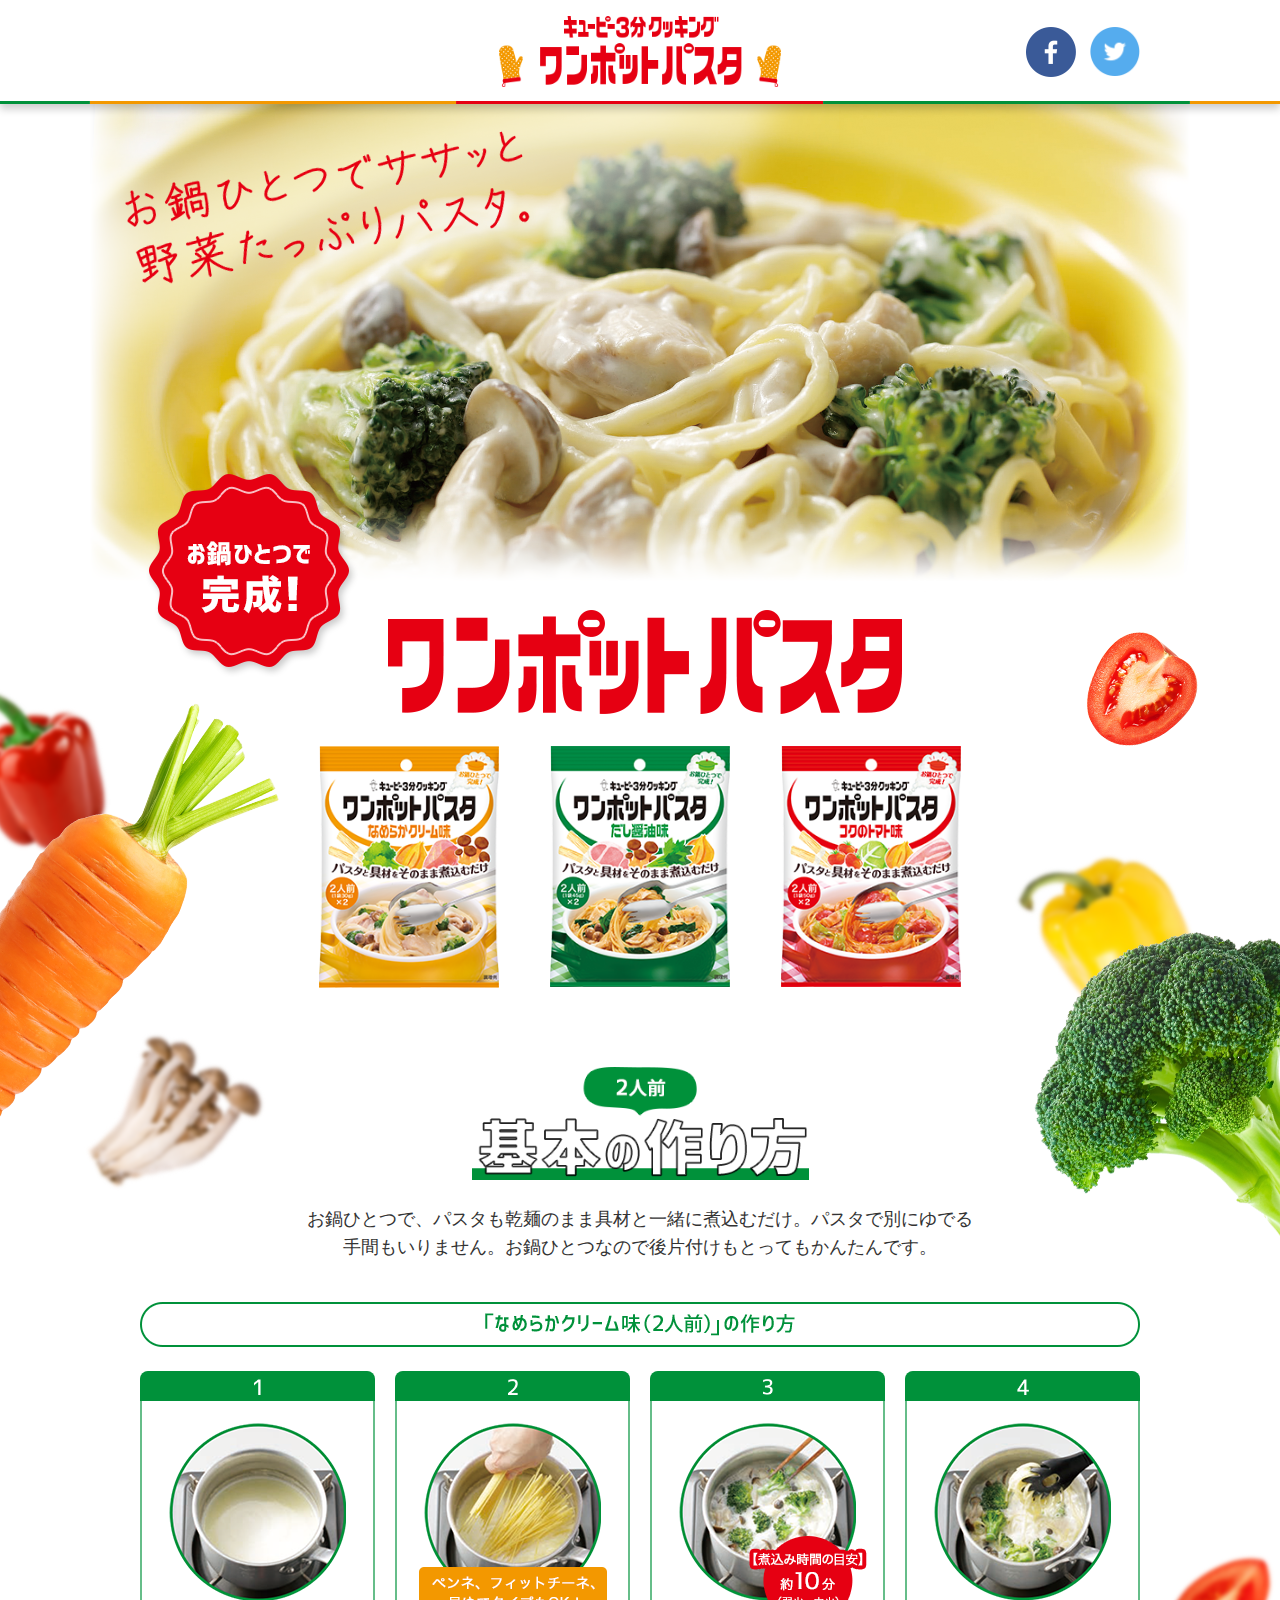
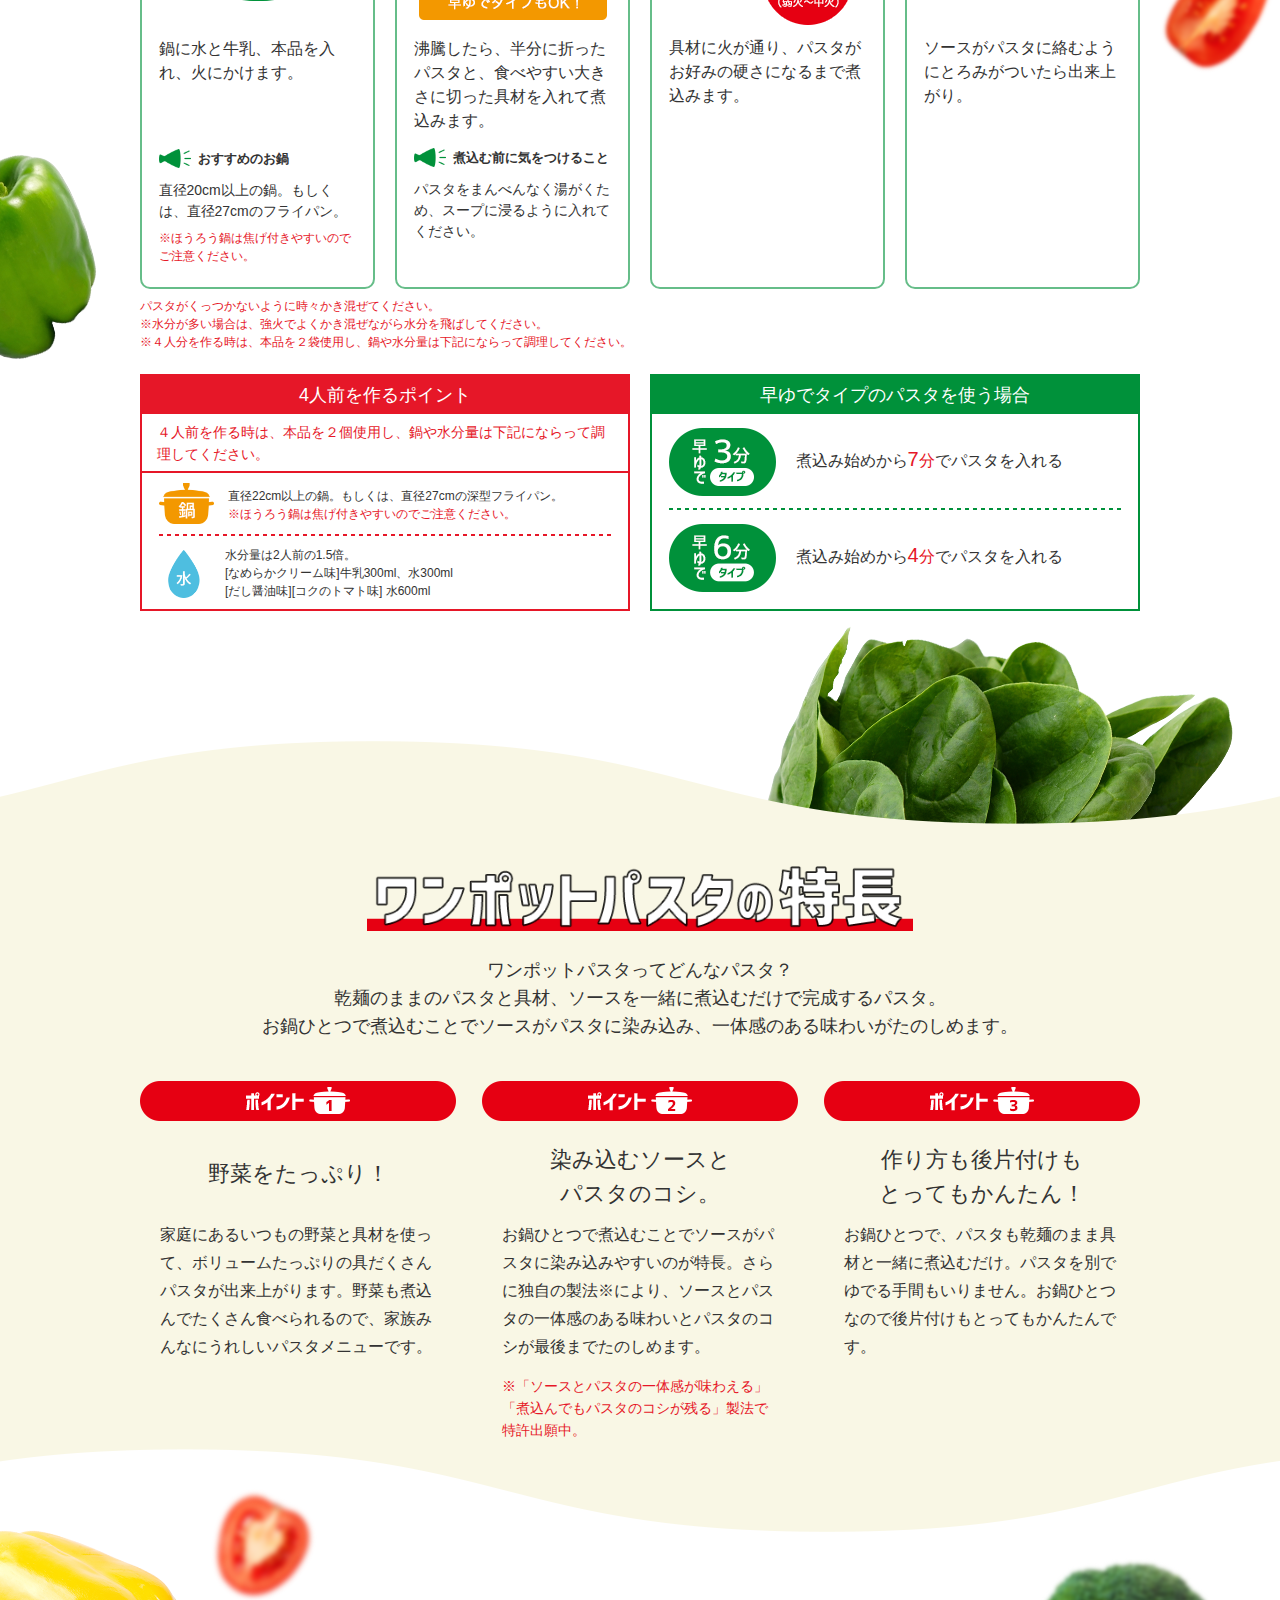
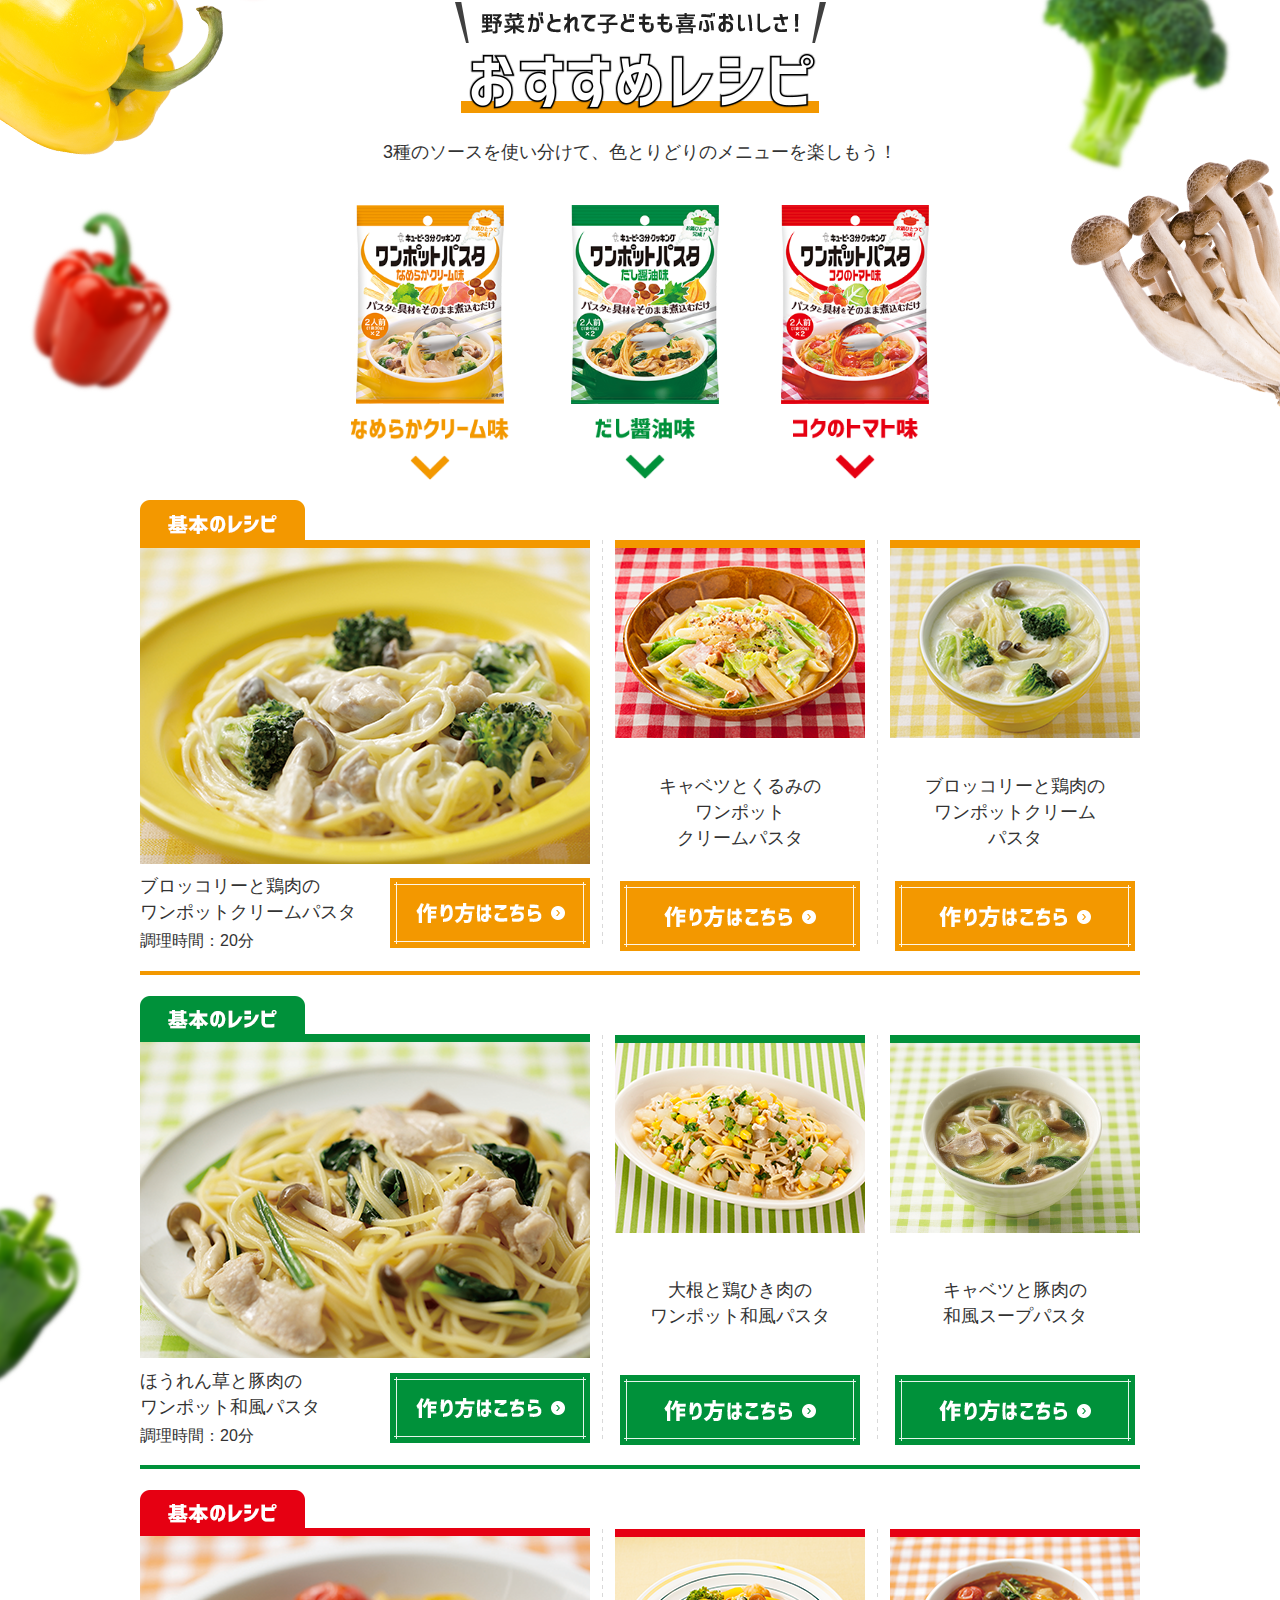
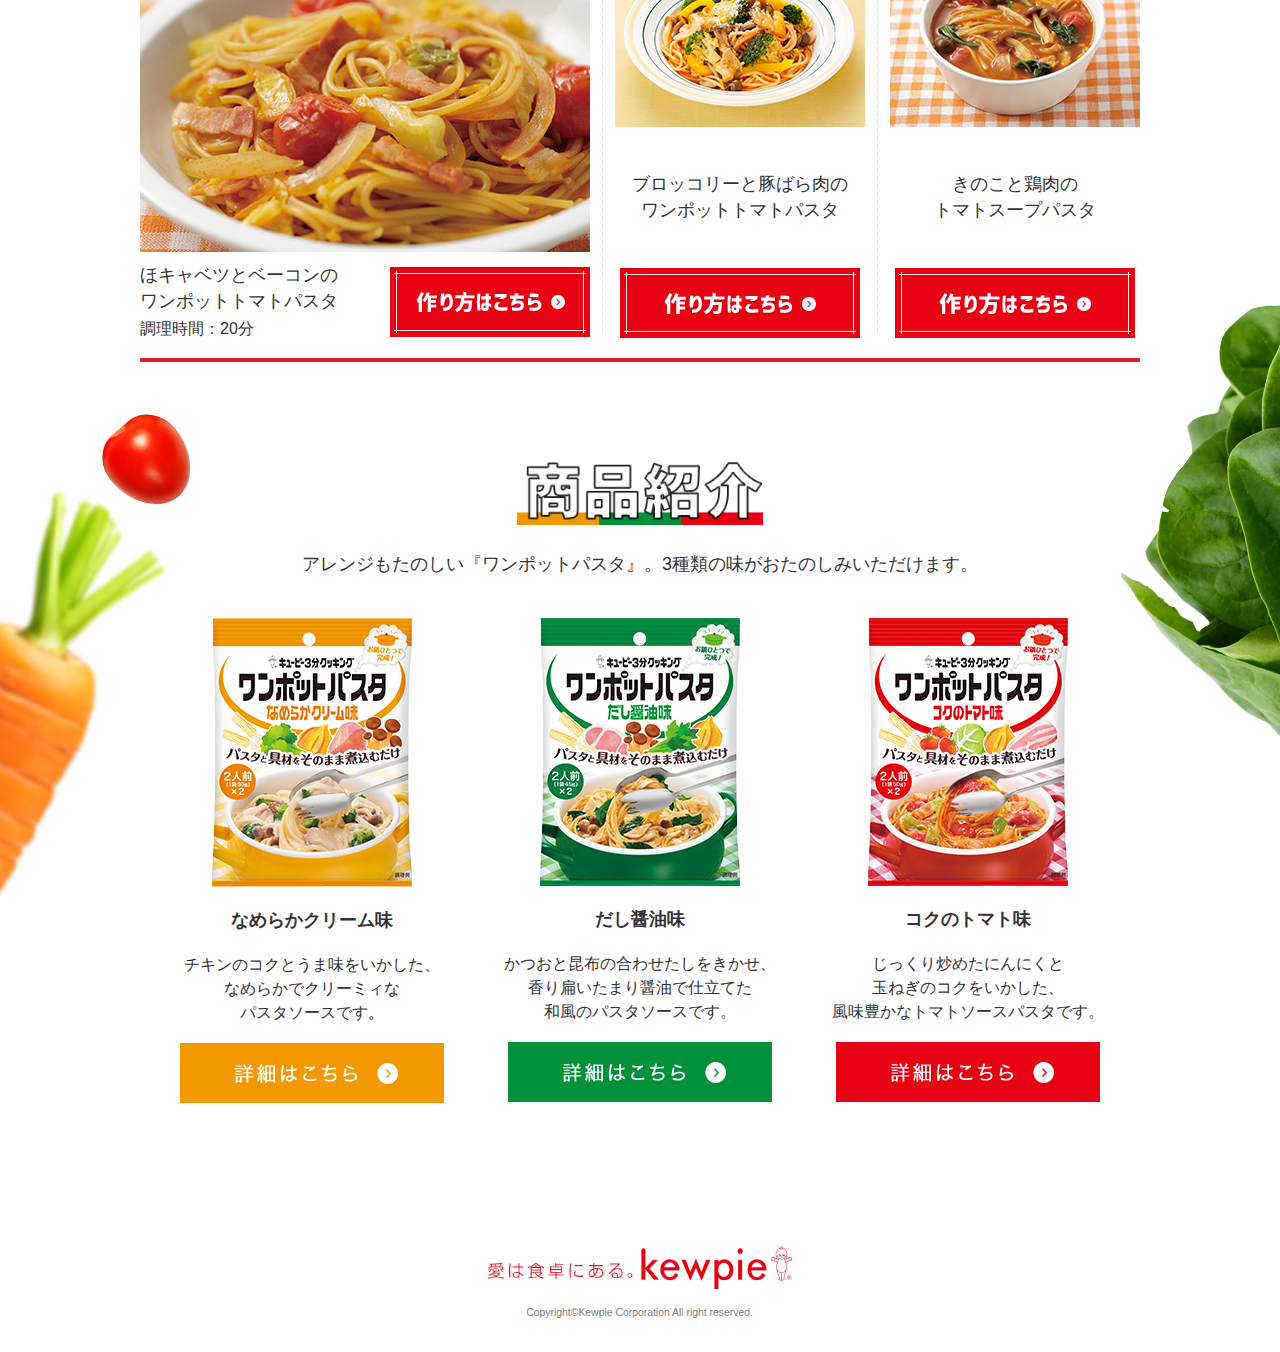
==== commit e9a672f7: "[add] SP版 ヘッダー、ナビゲーションのCSSを追加" ====
--- a/deploy/index.html
+++ b/deploy/index.html
@@ -24,35 +24,18 @@
     <header>
         <div class="header_contentes">
             <p class="header_logo"><img src="images/header_logo.png" alt="キューピー３分クッキング ワンポットパスタ" width="282"></p>
-            <div class="header_nav_btn">
-                <a href="">
-                    <p class="header_nav_name">MENU</p>
-                    <span></span>
-                </a>
-            </div>
             <ul class="header_sns">
                 <li><a class="js-fb" href="https://www.facebook.com/sharer/sharer.php?u=https%3a%2f%2fwww%2epinterest%2ejp%2fpinpon0521%2f" target="_blank"><img src="images/sns_fb.png" alt="Facebookでシェアする" width="50"></a></li>
                 <li><a class="js-tw" href="https://twitter.com/share?url=https%3a%2f%2fwww%2epinterest%2ejp%2fpinpon0521%2f&text=%e3%81%b4%e3%83%bc%e3%81%95%e3%82%93%e3%81%ae%e3%83%94%e3%83%b3%e3%82%bf%e3%83%ac%e3%82%b9%e3%83%88&hashtags=さつまいも" target="_blank"><img src="images/sns_tw.png" alt="ツイートする" width="50"></a></li>
             </ul>
         </div>
+        <div class="header_nav_btn">
+            <a href="">
+                <p class="header_nav_name">MENU</p>
+                <span></span>
+            </a>
+        </div>
     </header>
-    <div class="nav_area">
-        <div class="nav_contents">
-            <p class="nav_logo"><a href="#"><img src="images/header_logo.png" alt="キューピー３分クッキング ワンポットパスタ" width="182"></a></p>
-            <nav>
-                <ul>
-                    <li><a href=""><img src="images/nav_howto.png" alt="基本のレシピ" width="99"></a></li>
-                    <li><a href=""><img src="images/nav_feature.png" alt="ワンポットパスタの特長" width="157"></a></li>
-                    <li><a href=""><img src="images/nav_recipe.png" alt="おすすめレシピ" width="98"></a></li>
-                    <li><a href=""><img src="images/nav_product.png" alt="商品紹介" width="69"></a></li>
-                </ul>
-            </nav>
-            <ul class="nav_sns">
-                <li><a class="js-fb" href="https://www.facebook.com/sharer/sharer.php?u=https%3a%2f%2fwww%2epinterest%2ejp%2fpinpon0521%2f" target="_blank"><img src="images/sns_fb.png" alt="Facebookでシェアする" width="44"></a></li>
-                <li><a class="js-tw" href="https://twitter.com/share?url=https%3a%2f%2fwww%2epinterest%2ejp%2fpinpon0521%2f&text=%e3%81%b4%e3%83%bc%e3%81%95%e3%82%93%e3%81%ae%e3%83%94%e3%83%b3%e3%82%bf%e3%83%ac%e3%82%b9%e3%83%88&hashtags=さつまいも" target="_blank"><img src="images/sns_tw.png" alt="ツイートする" width="44"></a></li>
-            </ul>
-        </div>
-    </div><!-- .nav_area -->
     <section class="mv_area">
         <div class="mv_contents">
             <p class="mv_copy">お鍋ひとつでササッと野菜たっぷりパスタ。</p>
@@ -70,7 +53,45 @@
             <div class="mv_bg_obj3"></div>
         </div>
     </section><!-- .mv_area -->
-    <section class="howto_area">
+    <div class="nav_area">
+        <div class="nav_contents">
+            <p class="nav_logo"><a href="#"><img src="images/header_logo.png" alt="キューピー３分クッキング ワンポットパスタ" width="182"></a></p>
+            <nav>
+                <ul>
+                    <li class="nav_howto">
+                        <a class="nav_howto_ttl" href="#howto_section"><img src="images/nav_howto.png" alt="基本のレシピ" width="99"></a>
+                        <ul>
+                            <li class="nav_howto_four"><a href="#howto_four_section"><img src="images/nav_howto_four.png" alt="４人前を作るポイント" width="138"></a></li>
+                            <li class="nav_howto_fast"><a href="#howto_fast_section"><img src="images/nav_howto_fast.png" alt="早ゆでタイプのパスタを使う場合" width="219"></a></li>
+                        </ul>
+                    </li>
+                    <li class="nav_feature"><a href="#feature_section"><img src="images/nav_feature.png" alt="ワンポットパスタの特長" width="157"></a></li>
+                    <li class="nav_recipe">
+                        <a class="nav_recipe_ttl" href="#recipe_section"><img src="images/nav_recipe.png" alt="おすすめレシピ" width="98"></a>
+                        <div class="nav_recipe_contents">
+                            <p class="nav_recipe_cream"><a href="#recipe_menu_cream"><img src="images/nav_recipe_cream.png" alt="なめらかクリーム味" width="91"></a></p>
+                            <p class="nav_recipe_dashi"><a href="#recipe_menu_dashi"><img src="images/nav_recipe_dashi.png" alt="だし醤油味" width="91"></a></p>
+                            <p class="nav_recipe_tomato"><a href="#recipe_menu_tomato"><img src="images/nav_recipe_tomato.png" alt="コクのトマト味" width="91"></a></p>
+                        </div>
+                    </li>
+                    <li class="nav_intro">
+                        <a class="nav_intro_ttl" href="#intro_section"><img src="images/nav_intro.png" alt="商品紹介" width="69"></a>
+                        <div class="nav_intro_contents">
+                            <p class="nav_intro_cream"><a href=""><img src="images/nav_intro_cream.png" alt="なめらかクリーム味" width="63"></a></p>
+                            <p class="nav_intro_dashi"><a href=""><img src="images/nav_intro_dashi.png" alt="だし醤油味" width="60"></a></p>
+                            <p class="nav_intro_tomato"><a href=""><img src="images/nav_intro_tomato.png" alt="コクのトマト味" width="60"></a></p>
+                        </div>
+                    </li>
+                </ul>
+            </nav>
+            <ul class="nav_sns">
+                <li class="nav_sns_fb"><a class="js-fb" href="https://www.facebook.com/sharer/sharer.php?u=https%3a%2f%2fwww%2epinterest%2ejp%2fpinpon0521%2f" target="_blank">Facebookでシェアする</a></li>
+                <li class="nav_sns_tw"><a class="js-tw" href="https://twitter.com/share?url=https%3a%2f%2fwww%2epinterest%2ejp%2fpinpon0521%2f&text=%e3%81%b4%e3%83%bc%e3%81%95%e3%82%93%e3%81%ae%e3%83%94%e3%83%b3%e3%82%bf%e3%83%ac%e3%82%b9%e3%83%88&hashtags=さつまいも" target="_blank">ツイートする</a></li>
+                <li class="nav_sns_line"><a class="js-line" href="http://line.me/R/msg/text/?https%3a%2f%2fwww%2epinterest%2ejp%2fpinpon0521%2f" target="_blank">LINEで送る</a></li>
+            </ul>
+        </div>
+    </div><!-- .nav_area -->
+    <section class="howto_area" id="howto_section">
         <div class="howto_contents">
             <h2 class="howto_ttl"><img src="images/howto_ttl.png" alt="2人前 基本の作り方" width="337"></h2>
             <p class="howto_lead">お鍋ひとつで、パスタも乾麺のまま具材と一緒に煮込むだけ。パスタで別にゆでる<br>手間もいりません。お鍋ひとつなので後片付けもとってもかんたんです。</p>
@@ -122,7 +143,7 @@
                 ※４人分を作る時は、本品を２袋使用し、鍋や水分量は下記にならって調理してください。<br>
             </p>
             <div class="howto_point_wrap">
-                <div class="howto_four">
+                <div class="howto_four" id="howto_four_section">
                     <h3 class="point_sub_ttl_four">4人前を作るポイント</h3>
                     <p class="howto_four_desc">４人前を作る時は、本品を２個使用し、鍋や水分量は下記にならって調理してください。</p>
                     <div class="howto_four_pot">
@@ -135,7 +156,7 @@
                         <p class="howto_point_desc_water">水分量は2人前の1.5倍。<br>[なめらかクリーム味]牛乳300ml、水300ml<br>[だし醤油味][コクのトマト味] 水600ml</p>
                     </div>
                 </div>
-                <div class="howto_fast">
+                <div class="howto_fast" id="howto_fast_section">
                     <h3 class="point_sub_ttl_fast">早ゆでタイプのパスタを使う場合</h3>
                     <div class="howto_fast_inner_three">
                         <p class="fast_icon_three">早ゆで3分タイプ</p>
@@ -154,7 +175,7 @@
             <div class="howto_bg_obj3"></div>
         </div><!-- .howto_bg_obj -->
     </section><!-- .howto_area -->
-    <section class="feature_area">
+    <section class="feature_area" id="feature_section">
         <div class="feature_contents">
             <h2 class="feature_ttl"><img src="images/feature_ttl.png" alt="ワンポットパスタの特長" width="546"></h2>
             <p class="feature_lead">ワンポットパスタってどんなパスタ？<br>乾麺のままのパスタと具材、ソースを一緒に煮込むだけで完成するパスタ。<br>お鍋ひとつで煮込むことでソースがパスタに染み込み、一体感のある味わいがたのしめます。</p>
@@ -184,7 +205,7 @@
             </ul>
         </div>
     </section><!-- .feature_area -->
-    <section class="recipe_area">
+    <section class="recipe_area" id="recipe_section">
         <div class="recipe_bg_obj">
             <div class="recipe_bg_obj1"></div>
             <div class="recipe_bg_obj2"></div>
@@ -290,24 +311,24 @@
             </ul>
         </div>
     </section><!-- .recipe_area -->
-    <section class="intro_area">
+    <section class="intro_area" id="intro_section">
         <div class="intro_contents">
             <h2 class="intro_ttl"><img src="images/intro_ttl.png" alt="商品紹介" width="246"></h2>
             <p class="intro_lead">アレンジもたのしい『ワンポットパスタ』。3種類の味がおたのしみいただけます。</p>
             <ul class="intro_product">
-                <li>
+                <li id="intro_pkg_cream">
                     <p class="intro_product_pkg"><img src="images/pkg_cream.png" alt="キューピー３分クッキング ワンポットパスタ なめらかクリーム味" width="200"></p>
                     <p class="intro_product_name">なめらかクリーム味</p>
                     <p class="intro_product_desc">チキンのコクとうま味をいかした、<br>なめらかでクリーミィな<br>パスタソースです。</p>
                     <p class="intro_product_btn_cream"><a href="https://jp.pinterest.com/pinpon0521/" target="_blank">詳細はこちら</a></p>
                 </li>
-                <li>
+                <li id="intro_pkg_dashi">
                     <p class="intro_product_pkg"><img src="images/pkg_dashi.png" alt="キューピー３分クッキング ワンポットパスタ だし醤油味" width="200"></p>
                     <p class="intro_product_name">だし醤油味</p>
                     <p class="intro_product_desc">かつおと昆布の合わせたしをきかせ、<br>香り扁いたまり醤油で仕立てた<br>和風のパスタソースです。</p>
                     <p class="intro_product_btn_dashi"><a href="https://jp.pinterest.com/pinpon0521/" target="_blank">詳細はこちら</a></p>
                 </li>
-                <li>
+                <li id="intro_pkg_tomato">
                     <p class="intro_product_pkg"><img src="images/pkg_tomato.png" alt="キューピー３分クッキング ワンポットパスタ コクのトマト味" width="200"></p>
                     <p class="intro_product_name">コクのトマト味</p>
                     <p class="intro_product_desc">じっくり炒めたにんにくと<br>玉ねぎのコクをいかした、<br>風味豊かなトマトソースパスタです。</p>
--- a/deploy/styles/main.css
+++ b/deploy/styles/main.css
@@ -1,3 +1,3 @@
-﻿html,body,div,span,applet,object,iframe,h1,h2,h3,h4,h5,h6,p,blockquote,pre,a,abbr,acronym,address,big,cite,code,del,dfn,em,img,ins,kbd,q,s,samp,small,strike,strong,sub,sup,tt,var,b,u,i,center,dl,dt,dd,ol,ul,li,fieldset,form,label,legend,table,caption,tbody,tfoot,thead,tr,th,td,article,aside,canvas,details,embed,figure,figcaption,footer,header,hgroup,menu,nav,output,ruby,section,summary,time,mark,audio,video{margin:0;padding:0;border:0;font-size:100%;font:inherit;vertical-align:baseline}article,aside,details,figcaption,figure,footer,header,hgroup,menu,nav,section{display:block}body{line-height:1}ol,ul{list-style:none}blockquote,q{quotes:none}blockquote:before,blockquote:after,q:before,q:after{content:'';content:none}table{border-collapse:collapse;border-spacing:0}.mv_area .mv_contents,.howto_area .howto_contents,.feature_area .feature_contents,.recipe_area .recipe_contents,.intro_area .intro_contents,footer .footer_contens{position:relative}@media screen and (min-width: 769px), print{.mv_area .mv_contents,.howto_area .howto_contents,.feature_area .feature_contents,.recipe_area .recipe_contents,.intro_area .intro_contents,footer .footer_contens{width:1000px;margin-left:auto;margin-right:auto}}@media screen and (max-width: 768px){.mv_area .mv_contents,.howto_area .howto_contents,.feature_area .feature_contents,.recipe_area .recipe_contents,.intro_area .intro_contents,footer .footer_contens{width:89.33333%;margin:0 auto}}@media screen and (min-width: 769px), print{header .header_contentes{position:relative;width:1000px;margin-left:auto;margin-right:auto}}@media screen and (max-width: 768px){.pc_only{display:none}}.sp_only{display:none}@media screen and (max-width: 768px){.sp_only{display:inherit}}@media screen and (min-width: 769px), print{.btnImg_hover{transition:all 0.3s cubic-bezier(0.42, 0, 0.58, 1)}.btnImg_hover:hover{opacity:0.6}}.hanging_indent>li{padding-left:1em;text-indent:-1em}.subsmall{text-indent:0;-webkit-transform:scale(0.8);-ms-transform:scale(0.8);transform:scale(0.8);-webkit-transform-origin:25% 70%;-ms-transform-origin:25% 70%;transform-origin:25% 70%}body{background-color:#fff;color:#333;font-family:"ヒラギノ角ゴ Pro W3", "Hiragino Kaku Gothic Pro", "メイリオ", Meiryo, sans-serif}body * img{vertical-align:bottom;max-width:100%;height:auto}@media screen and (min-width: 769px), print{body{font-size:18px;min-width:1000px}}@media screen and (max-width: 768px){body{min-width:inherit;-webkit-text-size-adjust:100%}}a,a:link,a:visited,a:hover,a:active{color:#00a0e9;text-decoration:none}header{position:relative;z-index:1}@media screen and (min-width: 769px), print{header{background:url(../images/header_line.gif) repeat-x center bottom;box-shadow:0px 5px 8px rgba(0,0,0,0.2)}}@media screen and (max-width: 768px){header{background:url(../images/header_line_sp.gif) repeat-x center bottom;background-size:375px 2px;box-shadow:0px 5px 8px rgba(0,0,0,0.2)}}@media screen and (min-width: 769px), print{header .header_contentes{margin:0 auto;padding:16px 0 17px}}@media screen and (max-width: 768px){header .header_contentes{padding:7px 0 8px}}header .header_contentes .header_logo{text-align:center}@media screen and (max-width: 768px){header .header_contentes .header_logo{width:178px;margin:0 auto}header .header_contentes .header_logo>img{width:100%;height:auto}}@media screen and (min-width: 769px), print{header .header_contentes .header_nav_btn{display:none}}@media screen and (max-width: 768px){header .header_contentes .header_nav_btn{position:absolute;top:0;right:0;width:60px;height:60px;background-color:#00913a}}header .header_contentes .header_nav_btn>a{display:block}@media screen and (max-width: 768px){header .header_contentes .header_nav_btn>a .header_nav_name{position:relative;margin:0 auto;padding:15px 0 6px;font-size:10px;font-weight:bold;color:#fff;text-align:center}}@media screen and (max-width: 768px){header .header_contentes .header_nav_btn>a span,header .header_contentes .header_nav_btn>a span:before,header .header_contentes .header_nav_btn>a span:after{position:absolute;top:30px;right:13px;content:"";display:block;width:35px;margin:0 auto;border-top:2px solid #fff;border-radius:1px}}@media screen and (max-width: 768px){header .header_contentes .header_nav_btn>a span:before{top:4px;right:0}}@media screen and (max-width: 768px){header .header_contentes .header_nav_btn>a span:after{top:10px;right:0}}header .header_contentes .header_sns{display:flex;justify-content:space-between;position:absolute}@media screen and (min-width: 769px), print{header .header_contentes .header_sns{width:114px;top:27px;right:0}}@media screen and (max-width: 768px){header .header_contentes .header_sns{display:none}}header .header_contentes .header_sns li>a{display:block}@media screen and (min-width: 769px), print{.nav_area{display:none;position:fixed;width:100%;background-color:rgba(255,255,255,0.9);z-index:11}}@media screen and (min-width: 769px), print{.nav_area .nav_contents{display:flex;justify-content:space-between;align-items:center;width:1000px;margin:0 auto;padding:18px 0 17px}}@media screen and (min-width: 769px), print{.nav_area .nav_contents nav>ul{display:flex;justify-content:space-between;width:535px}}@media screen and (min-width: 769px), print{.nav_area .nav_contents .nav_sns{display:flex;justify-content:space-between;width:98px}}@media screen and (min-width: 769px), print{.mv_area{margin:0 auto;background:url(../images/mv_bg1.png) no-repeat center top}}.mv_area .mv_contents{position:relative}@media screen and (min-width: 769px), print{.mv_area .mv_contents{margin:0 auto}}@media screen and (min-width: 769px), print{.mv_area .mv_contents .mv_copy{margin-left:-50px;display:block;width:795px;height:352px;background:url("../images/mv_copy.png") no-repeat 50% 50%;background-size:contain;text-indent:-9999px}}.mv_area .mv_contents .mv_tag{position:absolute}@media screen and (min-width: 769px), print{.mv_area .mv_contents .mv_tag{margin-left:-50px;top:368px;left:56px}}.mv_area .mv_contents h1{text-align:center}@media screen and (min-width: 769px), print{.mv_area .mv_contents h1{margin:154px 0 32px 9px}}.mv_area .mv_contents .mv_pkg{display:flex;justify-content:space-between;margin:0 auto}@media screen and (min-width: 769px), print{.mv_area .mv_contents .mv_pkg{width:642px}}.mv_area .mv_bg_obj_wrap{position:relative}.mv_area .mv_bg_obj_wrap [class*=mv_bg_obj]{position:absolute;left:0;width:100%}@media screen and (min-width: 769px), print{.mv_area .mv_bg_obj_wrap .mv_bg_obj1{top:-357px;height:560px;background:url(../images/mv_bg_obj1.png) no-repeat center top}}@media screen and (min-width: 769px), print{.mv_area .mv_bg_obj_wrap .mv_bg_obj2{top:-301px;height:342px;background:url(../images/mv_bg_obj2.png) no-repeat center top}}@media screen and (min-width: 769px), print{.mv_area .mv_bg_obj_wrap .mv_bg_obj3{top:-285px;height:594px;background:url(../images/mv_bg_obj3.png) no-repeat center top}}@media screen and (min-width: 769px), print{.howto_area{position:relative;top:-153px}}@media screen and (min-width: 769px), print{.howto_area .howto_contents{position:relative;margin:232px auto 213px;z-index:3}}.howto_area .howto_contents .howto_ttl{text-align:center}@media screen and (min-width: 769px), print{.howto_area .howto_contents .howto_ttl{margin-bottom:26px}}.howto_area .howto_contents .howto_lead{text-align:center}@media screen and (min-width: 769px), print{.howto_area .howto_contents .howto_lead{margin-bottom:40px;line-height:1.55em}}@media screen and (min-width: 769px), print{.howto_area .howto_contents .howto_sub_ttl{margin-bottom:24px;display:block;width:1000px;height:45px;background:url("../images/howto_sub_ttl.png") no-repeat 50% 50%;background-size:contain;text-indent:-9999px}}.howto_area .howto_contents .howto_steps{display:flex;justify-content:space-between}@media screen and (min-width: 769px), print{.howto_area .howto_contents .howto_steps{margin-bottom:8px}}@media screen and (min-width: 769px), print{.howto_area .howto_contents .howto_steps li{position:relative;width:235px;height:518px;border:2px solid rgba(0,145,58,0.6);border-radius:10px;box-sizing:border-box}}.howto_area .howto_contents .howto_steps li [class*=howto_num]{position:absolute;top:-2px;left:-2px;width:235px;padding:6px 0;border-radius:8px 8px 0 0;background-color:#00913a;text-align:center}@media screen and (min-width: 769px), print{.howto_area .howto_contents .howto_steps li .howto_inner{position:relative;width:198px;margin:0 auto}}.howto_area .howto_contents .howto_steps li .howto_inner .howto_photo{text-align:center}@media screen and (min-width: 769px), print{.howto_area .howto_contents .howto_steps li .howto_inner .howto_photo{margin:50px 0 36px}}@media screen and (min-width: 769px), print{.howto_area .howto_contents .howto_steps li .howto_inner .howto_notice2{position:absolute;top:144px;left:5px;display:block;width:188px;height:53px;background:url("../images/howto2_notice.png") no-repeat 50% 50%;background-size:contain;text-indent:-9999px}}@media screen and (min-width: 769px), print{.howto_area .howto_contents .howto_steps li .howto_inner .howto_notice3{position:absolute;top:113px;right:0;display:block;width:118px;height:89px;background:url("../images/howto3_notice.png") no-repeat 50% 50%;background-size:contain;text-indent:-9999px}}@media screen and (min-width: 769px), print{.howto_area .howto_contents .howto_steps li .howto_inner [class*=howto_desc]{font-size:16px;line-height:1.5em}}@media screen and (min-width: 769px), print{.howto_area .howto_contents .howto_steps li .howto_inner .howto_desc1{margin-bottom:64px}}@media screen and (min-width: 769px), print{.howto_area .howto_contents .howto_steps li .howto_inner .howto_desc2{margin-bottom:15px}}.howto_area .howto_contents .howto_steps li .howto_inner .howto_point .howto_point_ttl{font-weight:bold}@media screen and (min-width: 769px), print{.howto_area .howto_contents .howto_steps li .howto_inner .howto_point .howto_point_ttl{margin-bottom:12px;padding-left:39px;background:url(../images/howto_point_ttl_icon.png) no-repeat left top;background-size:32px 19px;font-size:13px;line-height:1.5em}}@media screen and (min-width: 769px), print{.howto_area .howto_contents .howto_steps li .howto_inner .howto_point .howto_point_desc{margin-bottom:7px;font-size:14px;line-height:1.5em}}.howto_area .howto_contents .howto_steps li .howto_inner .howto_point .howto_point_notes{color:#e61728}@media screen and (min-width: 769px), print{.howto_area .howto_contents .howto_steps li .howto_inner .howto_point .howto_point_notes{font-size:12px;line-height:1.5em}}.howto_area .howto_contents .howto_attention{color:#e61728}@media screen and (min-width: 769px), print{.howto_area .howto_contents .howto_attention{margin-bottom:23px;font-size:12px;line-height:1.5em}}.howto_area .howto_contents .howto_point_wrap{display:flex;justify-content:space-between}.howto_area .howto_contents .howto_point_wrap [class*=point_sub_ttl]{color:#fff;text-align:center}@media screen and (min-width: 769px), print{.howto_area .howto_contents .howto_point_wrap [class*=point_sub_ttl]{padding:10px}}@media screen and (min-width: 769px), print{.howto_area .howto_contents .howto_point_wrap .howto_four{width:490px;border:2px solid #e61728;box-sizing:border-box}}.howto_area .howto_contents .howto_point_wrap .howto_four .point_sub_ttl_four{background-color:#e61728}.howto_area .howto_contents .howto_point_wrap .howto_four .howto_four_desc{color:#e61728}@media screen and (min-width: 769px), print{.howto_area .howto_contents .howto_point_wrap .howto_four .howto_four_desc{width:456px;padding:8px 15px 5px;border-bottom:2px solid #e61728;font-size:14px;line-height:1.57em}}@media screen and (min-width: 769px), print{.howto_area .howto_contents .howto_point_wrap .howto_four [class*=howto_point_desc]{padding-top:4px;font-size:12px;line-height:1.5em}}.howto_area .howto_contents .howto_point_wrap .howto_four .howto_four_pot{*zoom:1;background:url(../images/howto_four_pot_line.gif) repeat-x left bottom;background-size:8px 2px}.howto_area .howto_contents .howto_point_wrap .howto_four .howto_four_pot:after{content:"";display:block;clear:both}@media screen and (min-width: 769px), print{.howto_area .howto_contents .howto_point_wrap .howto_four .howto_four_pot{width:452px;margin:0 auto;padding:10px 0 12px}}.howto_area .howto_contents .howto_point_wrap .howto_four .howto_four_pot .pot_icon{float:left}@media screen and (min-width: 769px), print{.howto_area .howto_contents .howto_point_wrap .howto_four .howto_four_pot .pot_icon{margin-right:14px}}.howto_area .howto_contents .howto_point_wrap .howto_four .howto_four_pot .pot_notice{color:#e61728}@media screen and (min-width: 769px), print{.howto_area .howto_contents .howto_point_wrap .howto_four .howto_four_pot .pot_notice{padding-top:3px;font-size:12px}}@media screen and (min-width: 769px), print{.howto_area .howto_contents .howto_point_wrap .howto_four .howto_four_water{width:452px;margin:0 auto;padding:10px 0 9px}}.howto_area .howto_contents .howto_point_wrap .howto_four .howto_four_water .water_icon{float:left}@media screen and (min-width: 769px), print{.howto_area .howto_contents .howto_point_wrap .howto_four .howto_four_water .water_icon{margin:4px 25px 0 9px}}@media screen and (min-width: 769px), print{.howto_area .howto_contents .howto_point_wrap .howto_four .howto_four_water .howto_point_desc_water{padding-top:0}}@media screen and (min-width: 769px), print{.howto_area .howto_contents .howto_point_wrap .howto_fast{width:490px;border:2px solid #00913a;box-sizing:border-box}}@media screen and (min-width: 769px), print{.howto_area .howto_contents .howto_point_wrap .howto_fast .point_sub_ttl_fast{background-color:#00913a}}.howto_area .howto_contents .howto_point_wrap .howto_fast [class*=howto_fast_inner]{*zoom:1;display:flex;margin:0 auto}.howto_area .howto_contents .howto_point_wrap .howto_fast [class*=howto_fast_inner]:after{content:"";display:block;clear:both}@media screen and (min-width: 769px), print{.howto_area .howto_contents .howto_point_wrap .howto_fast [class*=howto_fast_inner]{width:453px}}@media screen and (min-width: 769px), print{.howto_area .howto_contents .howto_point_wrap .howto_fast .fast_desc{font-size:16px}}.howto_area .howto_contents .howto_point_wrap .howto_fast .fast_desc .red_txt{color:#e61728}@media screen and (min-width: 769px), print{.howto_area .howto_contents .howto_point_wrap .howto_fast .fast_desc .red_txt{font-size:20px}}@media screen and (min-width: 769px), print{.howto_area .howto_contents .howto_point_wrap .howto_fast .fast_desc .red_txt_small{font-size:16px}}@media screen and (min-width: 769px), print{.howto_area .howto_contents .howto_point_wrap .howto_fast .fast_desc{margin-top:35px}}.howto_area .howto_contents .howto_point_wrap .howto_fast .howto_fast_inner_three{background:url(../images/howto_fast_line.gif) repeat-x left bottom;background-size:8px 2px}@media screen and (min-width: 769px), print{.howto_area .howto_contents .howto_point_wrap .howto_fast .howto_fast_inner_three .fast_icon_three{margin:14px 20px 14px 0;display:block;width:107px;height:68px;background:url("../images/fast_three_icon.png") no-repeat 50% 50%;background-size:contain;text-indent:-9999px}}@media screen and (min-width: 769px), print{.howto_area .howto_contents .howto_point_wrap .howto_fast .howto_fast_inner_six .fast_icon_six{margin:14px 20px 13px 0;display:block;width:107px;height:68px;background:url("../images/fast_six_icon.png") no-repeat 50% 50%;background-size:contain;text-indent:-9999px}}@media screen and (min-width: 769px), print{.howto_area .howto_bg_obj{position:absolute;top:0;left:0;width:100%;height:1360px;overflow:hidden}}@media screen and (min-width: 769px), print{.howto_area .howto_bg_obj [class*=howto_bg_obj]{position:absolute;left:50%}}@media screen and (min-width: 769px), print{.howto_area .howto_bg_obj .howto_bg_obj1{top:486px;margin-left:520px;display:block;width:116px;height:120px;background:url("../images/howto_bg_obj1.png") no-repeat 50% 50%;background-size:contain;text-indent:-9999px}}@media screen and (min-width: 769px), print{.howto_area .howto_bg_obj .howto_bg_obj2{top:687px;margin-left:-736px;display:block;width:193px;height:206px;background:url("../images/howto_bg_obj2.png") no-repeat 50% 50%;background-size:contain;text-indent:-9999px}}@media screen and (min-width: 769px), print{.howto_area .howto_bg_obj .howto_bg_obj3{top:1159px;margin-left:25px;display:block;width:568px;height:502px;background:url("../images/howto_bg_obj3.png") no-repeat 50% 50%;background-size:contain;text-indent:-9999px}}.feature_area{position:relative;background-color:#f9f7e5}@media screen and (min-width: 769px), print{.feature_area{top:-153px}}@media screen and (min-width: 769px), print{.feature_area:before{content:"";display:block;position:absolute;top:-83px;width:100%;height:83px;background:url(../images/feature_bg_top.png) repeat-x center top}}@media screen and (min-width: 769px), print{.feature_area:after{content:"";display:block;position:absolute;bottom:-83px;width:100%;height:83px;background:url(../images/feature_bg_bottom.png) repeat-x center top}}@media screen and (min-width: 769px), print{.feature_area .feature_contents{padding:42px 0 7px}}.feature_area .feature_contents .feature_ttl{text-align:center}@media screen and (min-width: 769px), print{.feature_area .feature_contents .feature_ttl{margin-bottom:26px}}.feature_area .feature_contents .feature_lead{text-align:center}@media screen and (min-width: 769px), print{.feature_area .feature_contents .feature_lead{margin-bottom:40px;font-size:18px;line-height:1.55em}}.feature_area .feature_contents .feature_list{display:flex;justify-content:space-between}@media screen and (min-width: 769px), print{.feature_area .feature_contents .feature_list li{width:316px}}@media screen and (min-width: 769px), print{.feature_area .feature_contents .feature_list li .feature_num1{display:block;width:316px;height:40px;background:url("../images/feature_num1.png") no-repeat 50% 50%;background-size:contain;text-indent:-9999px}}@media screen and (min-width: 769px), print{.feature_area .feature_contents .feature_list li .feature_num2{display:block;width:316px;height:40px;background:url("../images/feature_num2.png") no-repeat 50% 50%;background-size:contain;text-indent:-9999px}}@media screen and (min-width: 769px), print{.feature_area .feature_contents .feature_list li .feature_num3{display:block;width:316px;height:40px;background:url("../images/feature_num3.png") no-repeat 50% 50%;background-size:contain;text-indent:-9999px}}.feature_area .feature_contents .feature_list li .feature_inner{margin:0 auto}@media screen and (min-width: 769px), print{.feature_area .feature_contents .feature_list li .feature_inner{width:276px}}.feature_area .feature_contents .feature_list li .feature_inner [class*=feature_sub_ttl]{text-align:center}@media screen and (min-width: 769px), print{.feature_area .feature_contents .feature_list li .feature_inner [class*=feature_sub_ttl]{margin:22px 0 11px;font-size:22px;line-height:1.54em}}@media screen and (min-width: 769px), print{.feature_area .feature_contents .feature_list li .feature_inner .feature_sub_ttl1{margin:36px 0 30px}}@media screen and (min-width: 769px), print{.feature_area .feature_contents .feature_list li .feature_inner .feature_desc{margin-bottom:15px;font-size:16px;line-height:1.75em}}.feature_area .feature_contents .feature_list li .feature_inner .feature_notes{color:#e61728}@media screen and (min-width: 769px), print{.feature_area .feature_contents .feature_list li .feature_inner .feature_notes{font-size:14px;line-height:1.57em}}@media screen and (min-width: 769px), print{.recipe_area{position:relative;top:-153px;margin-bottom:100px}}.recipe_area .recipe_bg_obj{position:absolute;top:-114px;left:0;width:100%;height:100%;overflow:hidden}@media screen and (min-width: 769px), print{.recipe_area .recipe_bg_obj [class*=recipe_bg_obj]{position:absolute;top:0;left:50%}}@media screen and (min-width: 769px), print{.recipe_area .recipe_bg_obj .recipe_bg_obj1{top:70px;margin-left:-612px;display:block;width:1205px;height:435px;background:url("../images/recipe_bg_obj1.png") no-repeat 50% 50%;background-size:contain;text-indent:-9999px}.recipe_area .recipe_bg_obj .recipe_bg_obj2{top:0;margin-left:-430px;display:block;width:1131px;height:522px;background:url("../images/recipe_bg_obj2.png") no-repeat 50% 50%;background-size:contain;text-indent:-9999px}.recipe_area .recipe_bg_obj .recipe_bg_obj3{top:42px;margin-left:-702px;display:block;width:286px;height:225px;background:url("../images/recipe_bg_obj3.png") no-repeat 50% 50%;background-size:contain;text-indent:-9999px}.recipe_area .recipe_bg_obj .recipe_bg_obj4{top:1302px;margin-left:-722px;display:block;width:167px;height:196px;background:url("../images/recipe_bg_obj4.png") no-repeat 50% 50%;background-size:contain;text-indent:-9999px}}.recipe_area .recipe_contents{position:relative;z-index:14}.recipe_area .recipe_contents .recipe_ttl{margin:153px auto 30px}@media screen and (min-width: 769px), print{.recipe_area .recipe_contents .recipe_ttl{display:block;width:371px;height:111px;background:url("../images/recipe_ttl.png") no-repeat 50% 50%;background-size:contain;text-indent:-9999px}}.recipe_area .recipe_contents .recipe_lead{text-align:center}@media screen and (min-width: 769px), print{.recipe_area .recipe_contents .recipe_lead{margin-bottom:44px}}.recipe_area .recipe_contents .recipe_pkg{display:flex;justify-content:space-between;margin:0 auto}@media screen and (min-width: 769px), print{.recipe_area .recipe_contents .recipe_pkg{width:578px;margin-bottom:20px}}.recipe_area .recipe_contents .recipe_pkg li a{display:block}.recipe_area .recipe_contents .recipe_pkg li .recipe_pkg_img,.recipe_area .recipe_contents .recipe_pkg li .recipe_pkg_ttl,.recipe_area .recipe_contents .recipe_pkg li .recipe_pkg_arrow{text-align:center}.recipe_area .recipe_contents .recipe_pkg li .recipe_pkg_ttl{margin:14px 0 15px}@media screen and (min-width: 769px), print{.recipe_area .recipe_contents .recipe_taste_list>li{margin-bottom:20px}}.recipe_area .recipe_contents .recipe_taste_list .recipe_list{position:relative;display:flex;justify-content:space-between}@media screen and (min-width: 769px), print{.recipe_area .recipe_contents .recipe_taste_list .recipe_list{padding-bottom:20px}}@media screen and (min-width: 769px), print{.recipe_area .recipe_contents .recipe_taste_list .recipe_list.recipe_list_cream{border-bottom:4px solid #f39800}}@media screen and (min-width: 769px), print{.recipe_area .recipe_contents .recipe_taste_list .recipe_list.recipe_list_dashi{border-bottom:4px solid #00913a}}@media screen and (min-width: 769px), print{.recipe_area .recipe_contents .recipe_taste_list .recipe_list.recipe_list_tomato{border-bottom:4px solid #e61728}}.recipe_area .recipe_contents .recipe_taste_list .recipe_list li{*zoom:1}.recipe_area .recipe_contents .recipe_taste_list .recipe_list li:after{content:"";display:block;clear:both}@media screen and (min-width: 769px), print{.recipe_area .recipe_contents .recipe_taste_list .recipe_list li:after{position:absolute;top:0;left:462px;width:1px;height:405px;margin-top:40px;background:url(../images/recipe_list_line.gif) repeat-y center top}}@media screen and (min-width: 769px), print{.recipe_area .recipe_contents .recipe_taste_list .recipe_list li:nth-child(2):after{left:737px}}@media screen and (min-width: 769px), print{.recipe_area .recipe_contents .recipe_taste_list .recipe_list li [class*=recipe_main_img]{margin-bottom:10px}}.recipe_area .recipe_contents .recipe_taste_list .recipe_list li .recipe_wrap{float:left}@media screen and (min-width: 769px), print{.recipe_area .recipe_contents .recipe_taste_list .recipe_list li .recipe_wrap .recipe_main_pkg{display:none}}@media screen and (min-width: 769px), print{.recipe_area .recipe_contents .recipe_taste_list .recipe_list li .recipe_wrap .recipe_main_ttl{margin-bottom:7px;font-size:18px;line-height:1.44em}}@media screen and (min-width: 769px), print{.recipe_area .recipe_contents .recipe_taste_list .recipe_list li .recipe_wrap .recipe_main_time{font-size:16px}}@media screen and (min-width: 769px), print{.recipe_area .recipe_contents .recipe_taste_list .recipe_list li [class*=recipe_main_btn]{position:relative;float:right;width:200px;height:70px;margin-top:4px;overflow:hidden}}@media screen and (min-width: 769px), print{.recipe_area .recipe_contents .recipe_taste_list .recipe_list li [class*=recipe_main_btn]>a{background-position:0 0}.recipe_area .recipe_contents .recipe_taste_list .recipe_list li [class*=recipe_main_btn]>a:hover{background-position:0 -70px}}@media screen and (min-width: 769px), print{.recipe_area .recipe_contents .recipe_taste_list .recipe_list li .recipe_main_btn_cream>a{display:block;width:200px;height:140px;background:url("../images/recipe_main_btn_cream.png") no-repeat 50% 50%;background-size:contain;text-indent:-9999px}.recipe_area .recipe_contents .recipe_taste_list .recipe_list li .recipe_main_btn_dashi>a{display:block;width:200px;height:140px;background:url("../images/recipe_main_btn_dashi.png") no-repeat 50% 50%;background-size:contain;text-indent:-9999px}.recipe_area .recipe_contents .recipe_taste_list .recipe_list li .recipe_main_btn_tomato>a{display:block;width:200px;height:140px;background:url("../images/recipe_main_btn_tomato.png") no-repeat 50% 50%;background-size:contain;text-indent:-9999px}}@media screen and (min-width: 769px), print{.recipe_area .recipe_contents .recipe_taste_list .recipe_list li .recipe_sub_img{margin:40px 0 36px}}.recipe_area .recipe_contents .recipe_taste_list .recipe_list li [class*=recipe_sub_ttl]{text-align:center}@media screen and (min-width: 769px), print{.recipe_area .recipe_contents .recipe_taste_list .recipe_list li [class*=recipe_sub_ttl]{margin-bottom:29px;font-size:18px;line-height:1.44em}}.recipe_area .recipe_contents .recipe_taste_list .recipe_list li [class*=recipe_sub_btn]{margin:0 auto}@media screen and (min-width: 769px), print{.recipe_area .recipe_contents .recipe_taste_list .recipe_list li [class*=recipe_sub_btn]{position:relative;width:240px;height:70px;overflow:hidden}}@media screen and (min-width: 769px), print{.recipe_area .recipe_contents .recipe_taste_list .recipe_list li [class*=recipe_sub_btn]>a{position:absolute;background-position:0 0}.recipe_area .recipe_contents .recipe_taste_list .recipe_list li [class*=recipe_sub_btn]>a:hover{background-position:0 -70px}}@media screen and (min-width: 769px), print{.recipe_area .recipe_contents .recipe_taste_list .recipe_list li .recipe_sub_btn_cream>a{display:block;width:240px;height:140px;background:url("../images/recipe_sub_btn_cream.png") no-repeat 50% 50%;background-size:contain;text-indent:-9999px}.recipe_area .recipe_contents .recipe_taste_list .recipe_list li .recipe_sub_btn_dashi>a{display:block;width:240px;height:140px;background:url("../images/recipe_sub_btn_dashi.png") no-repeat 50% 50%;background-size:contain;text-indent:-9999px}.recipe_area .recipe_contents .recipe_taste_list .recipe_list li .recipe_sub_btn_tomato>a{display:block;width:240px;height:140px;background:url("../images/recipe_sub_btn_tomato.png") no-repeat 50% 50%;background-size:contain;text-indent:-9999px}}@media screen and (min-width: 769px), print{.recipe_area .recipe_contents .recipe_taste_list .recipe_list li .recipe_main_img_cream{display:block;width:450px;height:364px;background:url("../images/recipe_cream_broccoli.png") no-repeat 50% 50%;background-size:contain;text-indent:-9999px}}@media screen and (min-width: 769px), print{.recipe_area .recipe_contents .recipe_taste_list .recipe_list li .recipe_cream_walnut{display:block;width:250px;height:198px;background:url("../images/recipe_cream_walnut.png") no-repeat 50% 50%;background-size:contain;text-indent:-9999px}}@media screen and (min-width: 769px), print{.recipe_area .recipe_contents .recipe_taste_list .recipe_list li .recipe_cream_soup{display:block;width:250px;height:198px;background:url("../images/recipe_cream_soup.png") no-repeat 50% 50%;background-size:contain;text-indent:-9999px}}@media screen and (min-width: 769px), print{.recipe_area .recipe_contents .recipe_taste_list .recipe_list li .recipe_main_img_dashi{display:block;width:450px;height:364px;background:url("../images/recipe_dashi_spinach.png") no-repeat 50% 50%;background-size:contain;text-indent:-9999px}}@media screen and (min-width: 769px), print{.recipe_area .recipe_contents .recipe_taste_list .recipe_list li .recipe_dashi_radish{margin-bottom:45px;display:block;width:250px;height:198px;background:url("../images/recipe_dashi_radish.png") no-repeat 50% 50%;background-size:contain;text-indent:-9999px}}@media screen and (min-width: 769px), print{.recipe_area .recipe_contents .recipe_taste_list .recipe_list li .recipe_dashi_soup{margin-bottom:45px;display:block;width:250px;height:198px;background:url("../images/recipe_dashi_soup.png") no-repeat 50% 50%;background-size:contain;text-indent:-9999px}}@media screen and (min-width: 769px), print{.recipe_area .recipe_contents .recipe_taste_list .recipe_list li .recipe_sub_ttl_dashi,.recipe_area .recipe_contents .recipe_taste_list .recipe_list li .recipe_sub_ttl_tomato{margin-bottom:45px}}@media screen and (min-width: 769px), print{.recipe_area .recipe_contents .recipe_taste_list .recipe_list li .recipe_main_img_tomato{display:block;width:450px;height:364px;background:url("../images/recipe_tomato_bacon.png") no-repeat 50% 50%;background-size:contain;text-indent:-9999px}}@media screen and (min-width: 769px), print{.recipe_area .recipe_contents .recipe_taste_list .recipe_list li .recipe_tomato_pork{margin-bottom:45px;display:block;width:250px;height:198px;background:url("../images/recipe_tomato_pork.png") no-repeat 50% 50%;background-size:contain;text-indent:-9999px}}@media screen and (min-width: 769px), print{.recipe_area .recipe_contents .recipe_taste_list .recipe_list li .recipe_tomato_soup{margin-bottom:45px;display:block;width:250px;height:198px;background:url("../images/recipe_tomato_soup.png") no-repeat 50% 50%;background-size:contain;text-indent:-9999px}}@media screen and (min-width: 769px), print{.intro_area{position:relative;top:-153px}}.intro_area .intro_contents{position:relative;z-index:10}.intro_area .intro_contents .intro_ttl{text-align:center}@media screen and (min-width: 769px), print{.intro_area .intro_contents .intro_ttl{margin-bottom:30px}}.intro_area .intro_contents .intro_lead{text-align:center}@media screen and (min-width: 769px), print{.intro_area .intro_contents .intro_lead{margin-bottom:45px}}.intro_area .intro_contents .intro_product{text-align:center}@media screen and (min-width: 769px), print{.intro_area .intro_contents .intro_product{display:flex;justify-content:space-between;width:950px;margin:0 auto}}@media screen and (min-width: 769px), print{.intro_area .intro_contents .intro_product li{width:294px}}@media screen and (min-width: 769px), print{.intro_area .intro_contents .intro_product li .intro_product_name{margin:24px 0;font-weight:bold}}@media screen and (min-width: 769px), print{.intro_area .intro_contents .intro_product li .intro_product_desc{margin-bottom:18px;font-size:16px;line-height:1.5em}}.intro_area .intro_contents .intro_product li [class*=intro_product_btn]{margin:0 auto}@media screen and (min-width: 769px), print{.intro_area .intro_contents .intro_product li [class*=intro_product_btn]{position:relative;width:264px;height:60px;overflow:hidden}}@media screen and (min-width: 769px), print{.intro_area .intro_contents .intro_product li [class*=intro_product_btn]>a{position:absolute;background-position:0 0}.intro_area .intro_contents .intro_product li [class*=intro_product_btn]>a:hover{background-position:0 -60px}}@media screen and (min-width: 769px), print{.intro_area .intro_contents .intro_product li .intro_product_btn_cream>a{display:block;width:264px;height:120px;background:url("../images/intro_product_btn_cream.png") no-repeat 50% 50%;background-size:contain;text-indent:-9999px}.intro_area .intro_contents .intro_product li .intro_product_btn_dashi>a{display:block;width:264px;height:120px;background:url("../images/intro_product_btn_dashi.png") no-repeat 50% 50%;background-size:contain;text-indent:-9999px}.intro_area .intro_contents .intro_product li .intro_product_btn_tomato>a{display:block;width:264px;height:120px;background:url("../images/intro_product_btn_tomato.png") no-repeat 50% 50%;background-size:contain;text-indent:-9999px}}@media screen and (min-width: 769px), print{.intro_area .intro_bg_obj{position:absolute;top:-341px;width:100%;height:1065px;overflow:hidden}}@media screen and (min-width: 769px), print{.intro_area .intro_bg_obj [class*=intro_bg_obj]{position:absolute;left:50%}}@media screen and (min-width: 769px), print{.intro_area .intro_bg_obj .intro_bg_obj1{top:365px;margin-left:-846px;display:block;width:376px;height:700px;background:url("../images/intro_bg_obj1.png") no-repeat 50% 50%;background-size:contain;text-indent:-9999px}.intro_area .intro_bg_obj .intro_bg_obj2{top:292px;margin-left:-538px;display:block;width:89px;height:92px;background:url("../images/intro_bg_obj2.png") no-repeat 50% 50%;background-size:contain;text-indent:-9999px}.intro_area .intro_bg_obj .intro_bg_obj3{top:0;margin-left:480px;display:block;width:604px;height:891px;background:url("../images/intro_bg_obj3.png") no-repeat 50% 50%;background-size:contain;text-indent:-9999px}}.page_top_btn{position:fixed;z-index:4}@media screen and (min-width: 769px), print{.page_top_btn{right:48px;bottom:60px}}footer{position:relative;background-color:#fff}@media screen and (min-width: 769px), print{footer{margin-top:-10px}}@media screen and (min-width: 769px), print{footer .footer_contens{margin:0 auto}}@media screen and (max-width: 768px){footer .footer_contens{padding:20px 0}}footer .footer_contens .footer_logo{text-align:center}footer .footer_contens .footer_copyright{color:#7e7e7e;text-align:center}@media screen and (min-width: 769px), print{footer .footer_contens .footer_copyright{margin:16px 0 34px;padding-left:124px}}@media screen and (max-width: 768px){footer .footer_contens .footer_copyright{width:100%;font-size:8px}}@media screen and (min-width: 769px), print{footer .footer_contens .subsmall{font-size:13px}}
+﻿html,body,div,span,applet,object,iframe,h1,h2,h3,h4,h5,h6,p,blockquote,pre,a,abbr,acronym,address,big,cite,code,del,dfn,em,img,ins,kbd,q,s,samp,small,strike,strong,sub,sup,tt,var,b,u,i,center,dl,dt,dd,ol,ul,li,fieldset,form,label,legend,table,caption,tbody,tfoot,thead,tr,th,td,article,aside,canvas,details,embed,figure,figcaption,footer,header,hgroup,menu,nav,output,ruby,section,summary,time,mark,audio,video{margin:0;padding:0;border:0;font-size:100%;font:inherit;vertical-align:baseline}article,aside,details,figcaption,figure,footer,header,hgroup,menu,nav,section{display:block}body{line-height:1}ol,ul{list-style:none}blockquote,q{quotes:none}blockquote:before,blockquote:after,q:before,q:after{content:'';content:none}table{border-collapse:collapse;border-spacing:0}.mv_area .mv_contents,.howto_area .howto_contents,.feature_area .feature_contents,.recipe_area .recipe_contents,.intro_area .intro_contents,footer .footer_contens{position:relative}@media screen and (min-width: 769px), print{.mv_area .mv_contents,.howto_area .howto_contents,.feature_area .feature_contents,.recipe_area .recipe_contents,.intro_area .intro_contents,footer .footer_contens{width:1000px;margin-left:auto;margin-right:auto}}@media screen and (max-width: 768px){.mv_area .mv_contents,.howto_area .howto_contents,.feature_area .feature_contents,.recipe_area .recipe_contents,.intro_area .intro_contents,footer .footer_contens{width:89.33333%;margin:0 auto}}@media screen and (min-width: 769px), print{header .header_contentes,.nav_area .nav_contents{position:relative;width:1000px;margin-left:auto;margin-right:auto}}@media screen and (max-width: 768px){.pc_only{display:none}}.sp_only{display:none}@media screen and (max-width: 768px){.sp_only{display:inherit}}@media screen and (min-width: 769px), print{.btnImg_hover{transition:all 0.3s cubic-bezier(0.42, 0, 0.58, 1)}.btnImg_hover:hover{opacity:0.6}}.hanging_indent>li{padding-left:1em;text-indent:-1em}.subsmall{text-indent:0;-webkit-transform:scale(0.8);-ms-transform:scale(0.8);transform:scale(0.8);-webkit-transform-origin:25% 70%;-ms-transform-origin:25% 70%;transform-origin:25% 70%}body{background-color:#fff;color:#333;font-family:"ヒラギノ角ゴ Pro W3", "Hiragino Kaku Gothic Pro", "メイリオ", Meiryo, sans-serif}body * img{vertical-align:bottom;max-width:100%;height:auto}@media screen and (min-width: 769px), print{body{font-size:18px;min-width:1000px}}@media screen and (max-width: 768px){body{min-width:inherit;-webkit-text-size-adjust:100%}}a,a:link,a:visited,a:hover,a:active{color:#00a0e9;text-decoration:none}header{position:relative;z-index:16}@media screen and (min-width: 769px), print{header{background:url(../images/header_line.gif) repeat-x center bottom;box-shadow:0px 5px 8px rgba(0,0,0,0.2)}}@media screen and (max-width: 768px){header{display:flex;justify-content:space-between;position:fixed;top:0;left:0;width:100%;background-color:#fff}}@media screen and (min-width: 769px), print{header .header_contentes{margin:0 auto;padding:16px 0 17px}}@media screen and (max-width: 768px){header .header_contentes{width:100%;padding:7px 0 8px;background:url(../images/header_line_sp.gif) repeat-x center bottom;background-size:375px 2px}}header .header_contentes .header_logo{text-align:center}@media screen and (max-width: 768px){header .header_contentes .header_logo{width:178px;margin:0 auto}header .header_contentes .header_logo>img{width:100%;height:auto}}header .header_contentes .header_sns{display:flex;justify-content:space-between;position:absolute}@media screen and (min-width: 769px), print{header .header_contentes .header_sns{width:114px;top:27px;right:0}}@media screen and (max-width: 768px){header .header_contentes .header_sns{display:none}}header .header_contentes .header_sns li>a{display:block}@media screen and (min-width: 769px), print{header .header_nav_btn{display:none}}@media screen and (max-width: 768px){header .header_nav_btn{position:relative;width:60px;height:60px;background-color:#00913a}}header .header_nav_btn>a{display:block;width:60px;height:60px}@media screen and (max-width: 768px){header .header_nav_btn>a .header_nav_name{position:relative;padding:15px 0 6px;font-size:10px;font-weight:bold;color:#fff;text-align:center}}@media screen and (max-width: 768px){header .header_nav_btn>a span,header .header_nav_btn>a span:before,header .header_nav_btn>a span:after{position:absolute;top:30px;right:13px;content:"";display:block;width:35px;margin:0 auto;border-top:2px solid #fff;border-radius:1px}}@media screen and (max-width: 768px){header .header_nav_btn>a span:before{top:4px;right:0}}@media screen and (max-width: 768px){header .header_nav_btn>a span:after{top:10px;right:0}}@media screen and (min-width: 769px), print{.mv_area{margin:0 auto;background:url(../images/mv_bg1.png) no-repeat center top}}.mv_area .mv_contents{position:relative}@media screen and (min-width: 769px), print{.mv_area .mv_contents{margin:0 auto}}@media screen and (min-width: 769px), print{.mv_area .mv_contents .mv_copy{margin-left:-50px;display:block;width:795px;height:352px;background:url("../images/mv_copy.png") no-repeat 50% 50%;background-size:contain;text-indent:-9999px}}.mv_area .mv_contents .mv_tag{position:absolute}@media screen and (min-width: 769px), print{.mv_area .mv_contents .mv_tag{margin-left:-50px;top:368px;left:56px}}.mv_area .mv_contents h1{text-align:center}@media screen and (min-width: 769px), print{.mv_area .mv_contents h1{margin:154px 0 32px 9px}}.mv_area .mv_contents .mv_pkg{display:flex;justify-content:space-between;margin:0 auto}@media screen and (min-width: 769px), print{.mv_area .mv_contents .mv_pkg{width:642px}}.mv_area .mv_bg_obj_wrap{position:relative}.mv_area .mv_bg_obj_wrap [class*=mv_bg_obj]{position:absolute;left:0;width:100%}@media screen and (min-width: 769px), print{.mv_area .mv_bg_obj_wrap .mv_bg_obj1{top:-357px;height:560px;background:url(../images/mv_bg_obj1.png) no-repeat center top}}@media screen and (min-width: 769px), print{.mv_area .mv_bg_obj_wrap .mv_bg_obj2{top:-301px;height:342px;background:url(../images/mv_bg_obj2.png) no-repeat center top}}@media screen and (min-width: 769px), print{.mv_area .mv_bg_obj_wrap .mv_bg_obj3{top:-285px;height:594px;background:url(../images/mv_bg_obj3.png) no-repeat center top}}.nav_area{position:fixed;width:100%;z-index:15}@media screen and (min-width: 769px), print{.nav_area{display:none;top:0;background-color:rgba(255,255,255,0.9)}}@media screen and (max-width: 768px){.nav_area{display:none;top:0;right:0;bottom:0;left:0;width:100%;max-height:100%;padding-top:60px;overflow:scroll;background-color:#fff;box-shadow:0px 5px 8px rgba(0,0,0,0.2);-webkit-overflow-scrolling:touch}}@media screen and (min-width: 769px), print{.nav_area .nav_contents{display:flex;justify-content:space-between;align-items:center;margin:0 auto;padding:18px 0 18px}}@media screen and (max-width: 768px){.nav_area .nav_contents .nav_logo{display:none}}.nav_area .nav_contents .nav_logo a{display:block}@media screen and (min-width: 769px), print{.nav_area .nav_contents nav>ul{display:flex;justify-content:space-between;width:535px}}.nav_area .nav_contents nav>ul li a>img{vertical-align:middle}@media screen and (max-width: 768px){.nav_area .nav_contents nav>ul li{border-bottom:2px solid #ccc;line-height:3.1em}.nav_area .nav_contents nav>ul li>a{display:block;padding:0 5.33333%}}@media screen and (max-width: 768px){.nav_area .nav_contents nav>ul .nav_howto{padding:0;border-bottom:none}}@media screen and (max-width: 768px){.nav_area .nav_contents nav>ul .nav_howto .nav_howto_ttl{border-bottom:2px solid #ccc}}@media screen and (max-width: 768px){.nav_area .nav_contents nav>ul .nav_howto .nav_howto_ttl img{width:91px}}@media screen and (min-width: 769px), print{.nav_area .nav_contents nav>ul .nav_howto .nav_howto_four,.nav_area .nav_contents nav>ul .nav_howto .nav_howto_fast{display:none}}@media screen and (max-width: 768px){.nav_area .nav_contents nav>ul .nav_howto .nav_howto_four>a,.nav_area .nav_contents nav>ul .nav_howto .nav_howto_fast>a{padding:0 9.33333%}}@media screen and (max-width: 768px){.nav_area .nav_contents nav>ul .nav_recipe .nav_recipe_ttl{border-bottom:2px solid #ccc}}@media screen and (max-width: 768px){.nav_area .nav_contents nav>ul .nav_recipe .nav_recipe_contents{display:flex;justify-content:space-between;padding:4% 9.33333%}}@media screen and (max-width: 768px){.nav_area .nav_contents nav>ul .nav_intro .nav_intro_ttl{border-bottom:2px solid #ccc}}@media screen and (max-width: 768px){.nav_area .nav_contents nav>ul .nav_intro .nav_intro_contents{display:flex;justify-content:space-between;padding:4% 13.06667%}}@media screen and (max-width: 768px){.nav_area .nav_contents nav>ul .nav_feature img{width:146px}.nav_area .nav_contents nav>ul .nav_recipe img{width:90px}.nav_area .nav_contents nav>ul .nav_intro img{width:65px}}.nav_area .nav_contents .nav_sns{display:flex;justify-content:space-between;align-items:center}@media screen and (min-width: 769px), print{.nav_area .nav_contents .nav_sns{width:114px}}@media screen and (max-width: 768px){.nav_area .nav_contents .nav_sns{border-bottom:2px solid #ccc}}@media screen and (max-width: 768px){.nav_area .nav_contents .nav_sns li{width:100%;padding:24px 0;border-left:2px solid #ccc}.nav_area .nav_contents .nav_sns li:first-child{border-left:none}}.nav_area .nav_contents .nav_sns li>a{display:block;margin:0 auto}@media screen and (min-width: 769px), print{.nav_area .nav_contents .nav_sns .nav_sns_fb>a{display:block;width:50px;height:50px;background:url("../images/sns_fb.png") no-repeat 50% 50%;background-size:contain;text-indent:-9999px}}@media screen and (max-width: 768px){.nav_area .nav_contents .nav_sns .nav_sns_fb>a{display:block;width:100%;height:0;padding-bottom:22px;background:url("../images/sns_fb_sp.png") no-repeat 50% 50%;background-size:contain;text-indent:-9999px}}@media screen and (min-width: 769px), print{.nav_area .nav_contents .nav_sns .nav_sns_tw>a{display:block;width:50px;height:50px;background:url("../images/sns_tw.png") no-repeat 50% 50%;background-size:contain;text-indent:-9999px}}@media screen and (max-width: 768px){.nav_area .nav_contents .nav_sns .nav_sns_tw>a{display:block;width:100%;height:0;padding-bottom:22px;background:url("../images/sns_tw_sp.png") no-repeat 50% 50%;background-size:contain;text-indent:-9999px}}@media screen and (min-width: 769px), print{.nav_area .nav_contents .nav_sns .nav_sns_line{display:none}}@media screen and (max-width: 768px){.nav_area .nav_contents .nav_sns .nav_sns_line>a{display:block;width:100%;height:0;padding-bottom:22px;background:url("../images/sns_line_sp.png") no-repeat 50% 50%;background-size:contain;text-indent:-9999px}}@media screen and (min-width: 769px), print{.howto_area{position:relative;top:-153px}}@media screen and (min-width: 769px), print{.howto_area .howto_contents{position:relative;margin:232px auto 213px;z-index:3}}.howto_area .howto_contents .howto_ttl{text-align:center}@media screen and (min-width: 769px), print{.howto_area .howto_contents .howto_ttl{margin-bottom:26px}}.howto_area .howto_contents .howto_lead{text-align:center}@media screen and (min-width: 769px), print{.howto_area .howto_contents .howto_lead{margin-bottom:40px;line-height:1.55em}}@media screen and (min-width: 769px), print{.howto_area .howto_contents .howto_sub_ttl{margin-bottom:24px;display:block;width:1000px;height:45px;background:url("../images/howto_sub_ttl.png") no-repeat 50% 50%;background-size:contain;text-indent:-9999px}}.howto_area .howto_contents .howto_steps{display:flex;justify-content:space-between}@media screen and (min-width: 769px), print{.howto_area .howto_contents .howto_steps{margin-bottom:8px}}@media screen and (min-width: 769px), print{.howto_area .howto_contents .howto_steps li{position:relative;width:235px;height:518px;border:2px solid rgba(0,145,58,0.6);border-radius:10px;box-sizing:border-box}}.howto_area .howto_contents .howto_steps li [class*=howto_num]{position:absolute;top:-2px;left:-2px;width:235px;padding:6px 0;border-radius:8px 8px 0 0;background-color:#00913a;text-align:center}@media screen and (min-width: 769px), print{.howto_area .howto_contents .howto_steps li .howto_inner{position:relative;width:198px;margin:0 auto}}.howto_area .howto_contents .howto_steps li .howto_inner .howto_photo{text-align:center}@media screen and (min-width: 769px), print{.howto_area .howto_contents .howto_steps li .howto_inner .howto_photo{margin:50px 0 36px}}@media screen and (min-width: 769px), print{.howto_area .howto_contents .howto_steps li .howto_inner .howto_notice2{position:absolute;top:144px;left:5px;display:block;width:188px;height:53px;background:url("../images/howto2_notice.png") no-repeat 50% 50%;background-size:contain;text-indent:-9999px}}@media screen and (min-width: 769px), print{.howto_area .howto_contents .howto_steps li .howto_inner .howto_notice3{position:absolute;top:113px;right:0;display:block;width:118px;height:89px;background:url("../images/howto3_notice.png") no-repeat 50% 50%;background-size:contain;text-indent:-9999px}}@media screen and (min-width: 769px), print{.howto_area .howto_contents .howto_steps li .howto_inner [class*=howto_desc]{font-size:16px;line-height:1.5em}}@media screen and (min-width: 769px), print{.howto_area .howto_contents .howto_steps li .howto_inner .howto_desc1{margin-bottom:64px}}@media screen and (min-width: 769px), print{.howto_area .howto_contents .howto_steps li .howto_inner .howto_desc2{margin-bottom:15px}}.howto_area .howto_contents .howto_steps li .howto_inner .howto_point .howto_point_ttl{font-weight:bold}@media screen and (min-width: 769px), print{.howto_area .howto_contents .howto_steps li .howto_inner .howto_point .howto_point_ttl{margin-bottom:12px;padding-left:39px;background:url(../images/howto_point_ttl_icon.png) no-repeat left top;background-size:32px 19px;font-size:13px;line-height:1.5em}}@media screen and (min-width: 769px), print{.howto_area .howto_contents .howto_steps li .howto_inner .howto_point .howto_point_desc{margin-bottom:7px;font-size:14px;line-height:1.5em}}.howto_area .howto_contents .howto_steps li .howto_inner .howto_point .howto_point_notes{color:#e61728}@media screen and (min-width: 769px), print{.howto_area .howto_contents .howto_steps li .howto_inner .howto_point .howto_point_notes{font-size:12px;line-height:1.5em}}.howto_area .howto_contents .howto_attention{color:#e61728}@media screen and (min-width: 769px), print{.howto_area .howto_contents .howto_attention{margin-bottom:23px;font-size:12px;line-height:1.5em}}.howto_area .howto_contents .howto_point_wrap{display:flex;justify-content:space-between}.howto_area .howto_contents .howto_point_wrap [class*=point_sub_ttl]{color:#fff;text-align:center}@media screen and (min-width: 769px), print{.howto_area .howto_contents .howto_point_wrap [class*=point_sub_ttl]{padding:10px}}@media screen and (min-width: 769px), print{.howto_area .howto_contents .howto_point_wrap .howto_four{width:490px;border:2px solid #e61728;box-sizing:border-box}}.howto_area .howto_contents .howto_point_wrap .howto_four .point_sub_ttl_four{background-color:#e61728}.howto_area .howto_contents .howto_point_wrap .howto_four .howto_four_desc{color:#e61728}@media screen and (min-width: 769px), print{.howto_area .howto_contents .howto_point_wrap .howto_four .howto_four_desc{width:456px;padding:8px 15px 5px;border-bottom:2px solid #e61728;font-size:14px;line-height:1.57em}}@media screen and (min-width: 769px), print{.howto_area .howto_contents .howto_point_wrap .howto_four [class*=howto_point_desc]{padding-top:4px;font-size:12px;line-height:1.5em}}.howto_area .howto_contents .howto_point_wrap .howto_four .howto_four_pot{*zoom:1;background:url(../images/howto_four_pot_line.gif) repeat-x left bottom;background-size:8px 2px}.howto_area .howto_contents .howto_point_wrap .howto_four .howto_four_pot:after{content:"";display:block;clear:both}@media screen and (min-width: 769px), print{.howto_area .howto_contents .howto_point_wrap .howto_four .howto_four_pot{width:452px;margin:0 auto;padding:10px 0 12px}}.howto_area .howto_contents .howto_point_wrap .howto_four .howto_four_pot .pot_icon{float:left}@media screen and (min-width: 769px), print{.howto_area .howto_contents .howto_point_wrap .howto_four .howto_four_pot .pot_icon{margin-right:14px}}.howto_area .howto_contents .howto_point_wrap .howto_four .howto_four_pot .pot_notice{color:#e61728}@media screen and (min-width: 769px), print{.howto_area .howto_contents .howto_point_wrap .howto_four .howto_four_pot .pot_notice{padding-top:3px;font-size:12px}}@media screen and (min-width: 769px), print{.howto_area .howto_contents .howto_point_wrap .howto_four .howto_four_water{width:452px;margin:0 auto;padding:10px 0 9px}}.howto_area .howto_contents .howto_point_wrap .howto_four .howto_four_water .water_icon{float:left}@media screen and (min-width: 769px), print{.howto_area .howto_contents .howto_point_wrap .howto_four .howto_four_water .water_icon{margin:4px 25px 0 9px}}@media screen and (min-width: 769px), print{.howto_area .howto_contents .howto_point_wrap .howto_four .howto_four_water .howto_point_desc_water{padding-top:0}}@media screen and (min-width: 769px), print{.howto_area .howto_contents .howto_point_wrap .howto_fast{width:490px;border:2px solid #00913a;box-sizing:border-box}}@media screen and (min-width: 769px), print{.howto_area .howto_contents .howto_point_wrap .howto_fast .point_sub_ttl_fast{background-color:#00913a}}.howto_area .howto_contents .howto_point_wrap .howto_fast [class*=howto_fast_inner]{*zoom:1;display:flex;margin:0 auto}.howto_area .howto_contents .howto_point_wrap .howto_fast [class*=howto_fast_inner]:after{content:"";display:block;clear:both}@media screen and (min-width: 769px), print{.howto_area .howto_contents .howto_point_wrap .howto_fast [class*=howto_fast_inner]{width:453px}}@media screen and (min-width: 769px), print{.howto_area .howto_contents .howto_point_wrap .howto_fast .fast_desc{font-size:16px}}.howto_area .howto_contents .howto_point_wrap .howto_fast .fast_desc .red_txt{color:#e61728}@media screen and (min-width: 769px), print{.howto_area .howto_contents .howto_point_wrap .howto_fast .fast_desc .red_txt{font-size:20px}}@media screen and (min-width: 769px), print{.howto_area .howto_contents .howto_point_wrap .howto_fast .fast_desc .red_txt_small{font-size:16px}}@media screen and (min-width: 769px), print{.howto_area .howto_contents .howto_point_wrap .howto_fast .fast_desc{margin-top:35px}}.howto_area .howto_contents .howto_point_wrap .howto_fast .howto_fast_inner_three{background:url(../images/howto_fast_line.gif) repeat-x left bottom;background-size:8px 2px}@media screen and (min-width: 769px), print{.howto_area .howto_contents .howto_point_wrap .howto_fast .howto_fast_inner_three .fast_icon_three{margin:14px 20px 14px 0;display:block;width:107px;height:68px;background:url("../images/fast_three_icon.png") no-repeat 50% 50%;background-size:contain;text-indent:-9999px}}@media screen and (min-width: 769px), print{.howto_area .howto_contents .howto_point_wrap .howto_fast .howto_fast_inner_six .fast_icon_six{margin:14px 20px 13px 0;display:block;width:107px;height:68px;background:url("../images/fast_six_icon.png") no-repeat 50% 50%;background-size:contain;text-indent:-9999px}}@media screen and (min-width: 769px), print{.howto_area .howto_bg_obj{position:absolute;top:0;left:0;width:100%;height:1360px;overflow:hidden}}@media screen and (min-width: 769px), print{.howto_area .howto_bg_obj [class*=howto_bg_obj]{position:absolute;left:50%}}@media screen and (min-width: 769px), print{.howto_area .howto_bg_obj .howto_bg_obj1{top:486px;margin-left:520px;display:block;width:116px;height:120px;background:url("../images/howto_bg_obj1.png") no-repeat 50% 50%;background-size:contain;text-indent:-9999px}}@media screen and (min-width: 769px), print{.howto_area .howto_bg_obj .howto_bg_obj2{top:687px;margin-left:-736px;display:block;width:193px;height:206px;background:url("../images/howto_bg_obj2.png") no-repeat 50% 50%;background-size:contain;text-indent:-9999px}}@media screen and (min-width: 769px), print{.howto_area .howto_bg_obj .howto_bg_obj3{top:1159px;margin-left:25px;display:block;width:568px;height:502px;background:url("../images/howto_bg_obj3.png") no-repeat 50% 50%;background-size:contain;text-indent:-9999px}}.feature_area{position:relative;background-color:#f9f7e5}@media screen and (min-width: 769px), print{.feature_area{top:-153px}}@media screen and (min-width: 769px), print{.feature_area:before{content:"";display:block;position:absolute;top:-83px;width:100%;height:83px;background:url(../images/feature_bg_top.png) repeat-x center top}}@media screen and (min-width: 769px), print{.feature_area:after{content:"";display:block;position:absolute;bottom:-83px;width:100%;height:83px;background:url(../images/feature_bg_bottom.png) repeat-x center top}}@media screen and (min-width: 769px), print{.feature_area .feature_contents{padding:42px 0 7px}}.feature_area .feature_contents .feature_ttl{text-align:center}@media screen and (min-width: 769px), print{.feature_area .feature_contents .feature_ttl{margin-bottom:26px}}.feature_area .feature_contents .feature_lead{text-align:center}@media screen and (min-width: 769px), print{.feature_area .feature_contents .feature_lead{margin-bottom:40px;font-size:18px;line-height:1.55em}}.feature_area .feature_contents .feature_list{display:flex;justify-content:space-between}@media screen and (min-width: 769px), print{.feature_area .feature_contents .feature_list li{width:316px}}@media screen and (min-width: 769px), print{.feature_area .feature_contents .feature_list li .feature_num1{display:block;width:316px;height:40px;background:url("../images/feature_num1.png") no-repeat 50% 50%;background-size:contain;text-indent:-9999px}}@media screen and (min-width: 769px), print{.feature_area .feature_contents .feature_list li .feature_num2{display:block;width:316px;height:40px;background:url("../images/feature_num2.png") no-repeat 50% 50%;background-size:contain;text-indent:-9999px}}@media screen and (min-width: 769px), print{.feature_area .feature_contents .feature_list li .feature_num3{display:block;width:316px;height:40px;background:url("../images/feature_num3.png") no-repeat 50% 50%;background-size:contain;text-indent:-9999px}}.feature_area .feature_contents .feature_list li .feature_inner{margin:0 auto}@media screen and (min-width: 769px), print{.feature_area .feature_contents .feature_list li .feature_inner{width:276px}}.feature_area .feature_contents .feature_list li .feature_inner [class*=feature_sub_ttl]{text-align:center}@media screen and (min-width: 769px), print{.feature_area .feature_contents .feature_list li .feature_inner [class*=feature_sub_ttl]{margin:22px 0 11px;font-size:22px;line-height:1.54em}}@media screen and (min-width: 769px), print{.feature_area .feature_contents .feature_list li .feature_inner .feature_sub_ttl1{margin:36px 0 30px}}@media screen and (min-width: 769px), print{.feature_area .feature_contents .feature_list li .feature_inner .feature_desc{margin-bottom:15px;font-size:16px;line-height:1.75em}}.feature_area .feature_contents .feature_list li .feature_inner .feature_notes{color:#e61728}@media screen and (min-width: 769px), print{.feature_area .feature_contents .feature_list li .feature_inner .feature_notes{font-size:14px;line-height:1.57em}}@media screen and (min-width: 769px), print{.recipe_area{position:relative;top:-153px;margin-bottom:100px}}.recipe_area .recipe_bg_obj{position:absolute;top:-114px;left:0;width:100%;height:100%;overflow:hidden}@media screen and (min-width: 769px), print{.recipe_area .recipe_bg_obj [class*=recipe_bg_obj]{position:absolute;top:0;left:50%}}@media screen and (min-width: 769px), print{.recipe_area .recipe_bg_obj .recipe_bg_obj1{top:70px;margin-left:-612px;display:block;width:1205px;height:435px;background:url("../images/recipe_bg_obj1.png") no-repeat 50% 50%;background-size:contain;text-indent:-9999px}.recipe_area .recipe_bg_obj .recipe_bg_obj2{top:0;margin-left:-430px;display:block;width:1131px;height:522px;background:url("../images/recipe_bg_obj2.png") no-repeat 50% 50%;background-size:contain;text-indent:-9999px}.recipe_area .recipe_bg_obj .recipe_bg_obj3{top:42px;margin-left:-702px;display:block;width:286px;height:225px;background:url("../images/recipe_bg_obj3.png") no-repeat 50% 50%;background-size:contain;text-indent:-9999px}.recipe_area .recipe_bg_obj .recipe_bg_obj4{top:1302px;margin-left:-722px;display:block;width:167px;height:196px;background:url("../images/recipe_bg_obj4.png") no-repeat 50% 50%;background-size:contain;text-indent:-9999px}}.recipe_area .recipe_contents{position:relative;z-index:14}.recipe_area .recipe_contents .recipe_ttl{margin:153px auto 30px}@media screen and (min-width: 769px), print{.recipe_area .recipe_contents .recipe_ttl{display:block;width:371px;height:111px;background:url("../images/recipe_ttl.png") no-repeat 50% 50%;background-size:contain;text-indent:-9999px}}.recipe_area .recipe_contents .recipe_lead{text-align:center}@media screen and (min-width: 769px), print{.recipe_area .recipe_contents .recipe_lead{margin-bottom:44px}}.recipe_area .recipe_contents .recipe_pkg{display:flex;justify-content:space-between;margin:0 auto}@media screen and (min-width: 769px), print{.recipe_area .recipe_contents .recipe_pkg{width:578px;margin-bottom:20px}}.recipe_area .recipe_contents .recipe_pkg li a{display:block}.recipe_area .recipe_contents .recipe_pkg li .recipe_pkg_img,.recipe_area .recipe_contents .recipe_pkg li .recipe_pkg_ttl,.recipe_area .recipe_contents .recipe_pkg li .recipe_pkg_arrow{text-align:center}.recipe_area .recipe_contents .recipe_pkg li .recipe_pkg_ttl{margin:14px 0 15px}@media screen and (min-width: 769px), print{.recipe_area .recipe_contents .recipe_taste_list>li{margin-bottom:20px}}.recipe_area .recipe_contents .recipe_taste_list .recipe_list{position:relative;display:flex;justify-content:space-between}@media screen and (min-width: 769px), print{.recipe_area .recipe_contents .recipe_taste_list .recipe_list{padding-bottom:20px}}@media screen and (min-width: 769px), print{.recipe_area .recipe_contents .recipe_taste_list .recipe_list.recipe_list_cream{border-bottom:4px solid #f39800}}@media screen and (min-width: 769px), print{.recipe_area .recipe_contents .recipe_taste_list .recipe_list.recipe_list_dashi{border-bottom:4px solid #00913a}}@media screen and (min-width: 769px), print{.recipe_area .recipe_contents .recipe_taste_list .recipe_list.recipe_list_tomato{border-bottom:4px solid #e61728}}.recipe_area .recipe_contents .recipe_taste_list .recipe_list li{*zoom:1}.recipe_area .recipe_contents .recipe_taste_list .recipe_list li:after{content:"";display:block;clear:both}@media screen and (min-width: 769px), print{.recipe_area .recipe_contents .recipe_taste_list .recipe_list li:after{position:absolute;top:0;left:462px;width:1px;height:405px;margin-top:40px;background:url(../images/recipe_list_line.gif) repeat-y center top}}@media screen and (min-width: 769px), print{.recipe_area .recipe_contents .recipe_taste_list .recipe_list li:nth-child(2):after{left:737px}}@media screen and (min-width: 769px), print{.recipe_area .recipe_contents .recipe_taste_list .recipe_list li [class*=recipe_main_img]{margin-bottom:10px}}.recipe_area .recipe_contents .recipe_taste_list .recipe_list li .recipe_wrap{float:left}@media screen and (min-width: 769px), print{.recipe_area .recipe_contents .recipe_taste_list .recipe_list li .recipe_wrap .recipe_main_pkg{display:none}}@media screen and (min-width: 769px), print{.recipe_area .recipe_contents .recipe_taste_list .recipe_list li .recipe_wrap .recipe_main_ttl{margin-bottom:7px;font-size:18px;line-height:1.44em}}@media screen and (min-width: 769px), print{.recipe_area .recipe_contents .recipe_taste_list .recipe_list li .recipe_wrap .recipe_main_time{font-size:16px}}@media screen and (min-width: 769px), print{.recipe_area .recipe_contents .recipe_taste_list .recipe_list li [class*=recipe_main_btn]{position:relative;float:right;width:200px;height:70px;margin-top:4px;overflow:hidden}}@media screen and (min-width: 769px), print{.recipe_area .recipe_contents .recipe_taste_list .recipe_list li [class*=recipe_main_btn]>a{background-position:0 0}.recipe_area .recipe_contents .recipe_taste_list .recipe_list li [class*=recipe_main_btn]>a:hover{background-position:0 -70px}}@media screen and (min-width: 769px), print{.recipe_area .recipe_contents .recipe_taste_list .recipe_list li .recipe_main_btn_cream>a{display:block;width:200px;height:140px;background:url("../images/recipe_main_btn_cream.png") no-repeat 50% 50%;background-size:contain;text-indent:-9999px}.recipe_area .recipe_contents .recipe_taste_list .recipe_list li .recipe_main_btn_dashi>a{display:block;width:200px;height:140px;background:url("../images/recipe_main_btn_dashi.png") no-repeat 50% 50%;background-size:contain;text-indent:-9999px}.recipe_area .recipe_contents .recipe_taste_list .recipe_list li .recipe_main_btn_tomato>a{display:block;width:200px;height:140px;background:url("../images/recipe_main_btn_tomato.png") no-repeat 50% 50%;background-size:contain;text-indent:-9999px}}@media screen and (min-width: 769px), print{.recipe_area .recipe_contents .recipe_taste_list .recipe_list li .recipe_sub_img{margin:40px 0 36px}}.recipe_area .recipe_contents .recipe_taste_list .recipe_list li [class*=recipe_sub_ttl]{text-align:center}@media screen and (min-width: 769px), print{.recipe_area .recipe_contents .recipe_taste_list .recipe_list li [class*=recipe_sub_ttl]{margin-bottom:29px;font-size:18px;line-height:1.44em}}.recipe_area .recipe_contents .recipe_taste_list .recipe_list li [class*=recipe_sub_btn]{margin:0 auto}@media screen and (min-width: 769px), print{.recipe_area .recipe_contents .recipe_taste_list .recipe_list li [class*=recipe_sub_btn]{position:relative;width:240px;height:70px;overflow:hidden}}@media screen and (min-width: 769px), print{.recipe_area .recipe_contents .recipe_taste_list .recipe_list li [class*=recipe_sub_btn]>a{position:absolute;background-position:0 0}.recipe_area .recipe_contents .recipe_taste_list .recipe_list li [class*=recipe_sub_btn]>a:hover{background-position:0 -70px}}@media screen and (min-width: 769px), print{.recipe_area .recipe_contents .recipe_taste_list .recipe_list li .recipe_sub_btn_cream>a{display:block;width:240px;height:140px;background:url("../images/recipe_sub_btn_cream.png") no-repeat 50% 50%;background-size:contain;text-indent:-9999px}.recipe_area .recipe_contents .recipe_taste_list .recipe_list li .recipe_sub_btn_dashi>a{display:block;width:240px;height:140px;background:url("../images/recipe_sub_btn_dashi.png") no-repeat 50% 50%;background-size:contain;text-indent:-9999px}.recipe_area .recipe_contents .recipe_taste_list .recipe_list li .recipe_sub_btn_tomato>a{display:block;width:240px;height:140px;background:url("../images/recipe_sub_btn_tomato.png") no-repeat 50% 50%;background-size:contain;text-indent:-9999px}}@media screen and (min-width: 769px), print{.recipe_area .recipe_contents .recipe_taste_list .recipe_list li .recipe_main_img_cream{display:block;width:450px;height:364px;background:url("../images/recipe_cream_broccoli.png") no-repeat 50% 50%;background-size:contain;text-indent:-9999px}}@media screen and (min-width: 769px), print{.recipe_area .recipe_contents .recipe_taste_list .recipe_list li .recipe_cream_walnut{display:block;width:250px;height:198px;background:url("../images/recipe_cream_walnut.png") no-repeat 50% 50%;background-size:contain;text-indent:-9999px}}@media screen and (min-width: 769px), print{.recipe_area .recipe_contents .recipe_taste_list .recipe_list li .recipe_cream_soup{display:block;width:250px;height:198px;background:url("../images/recipe_cream_soup.png") no-repeat 50% 50%;background-size:contain;text-indent:-9999px}}@media screen and (min-width: 769px), print{.recipe_area .recipe_contents .recipe_taste_list .recipe_list li .recipe_main_img_dashi{display:block;width:450px;height:364px;background:url("../images/recipe_dashi_spinach.png") no-repeat 50% 50%;background-size:contain;text-indent:-9999px}}@media screen and (min-width: 769px), print{.recipe_area .recipe_contents .recipe_taste_list .recipe_list li .recipe_dashi_radish{margin-bottom:45px;display:block;width:250px;height:198px;background:url("../images/recipe_dashi_radish.png") no-repeat 50% 50%;background-size:contain;text-indent:-9999px}}@media screen and (min-width: 769px), print{.recipe_area .recipe_contents .recipe_taste_list .recipe_list li .recipe_dashi_soup{margin-bottom:45px;display:block;width:250px;height:198px;background:url("../images/recipe_dashi_soup.png") no-repeat 50% 50%;background-size:contain;text-indent:-9999px}}@media screen and (min-width: 769px), print{.recipe_area .recipe_contents .recipe_taste_list .recipe_list li .recipe_sub_ttl_dashi,.recipe_area .recipe_contents .recipe_taste_list .recipe_list li .recipe_sub_ttl_tomato{margin-bottom:45px}}@media screen and (min-width: 769px), print{.recipe_area .recipe_contents .recipe_taste_list .recipe_list li .recipe_main_img_tomato{display:block;width:450px;height:364px;background:url("../images/recipe_tomato_bacon.png") no-repeat 50% 50%;background-size:contain;text-indent:-9999px}}@media screen and (min-width: 769px), print{.recipe_area .recipe_contents .recipe_taste_list .recipe_list li .recipe_tomato_pork{margin-bottom:45px;display:block;width:250px;height:198px;background:url("../images/recipe_tomato_pork.png") no-repeat 50% 50%;background-size:contain;text-indent:-9999px}}@media screen and (min-width: 769px), print{.recipe_area .recipe_contents .recipe_taste_list .recipe_list li .recipe_tomato_soup{margin-bottom:45px;display:block;width:250px;height:198px;background:url("../images/recipe_tomato_soup.png") no-repeat 50% 50%;background-size:contain;text-indent:-9999px}}@media screen and (min-width: 769px), print{.intro_area{position:relative;top:-153px}}.intro_area .intro_contents{position:relative;z-index:10}.intro_area .intro_contents .intro_ttl{text-align:center}@media screen and (min-width: 769px), print{.intro_area .intro_contents .intro_ttl{margin-bottom:30px}}.intro_area .intro_contents .intro_lead{text-align:center}@media screen and (min-width: 769px), print{.intro_area .intro_contents .intro_lead{margin-bottom:45px}}.intro_area .intro_contents .intro_product{text-align:center}@media screen and (min-width: 769px), print{.intro_area .intro_contents .intro_product{display:flex;justify-content:space-between;width:950px;margin:0 auto}}@media screen and (min-width: 769px), print{.intro_area .intro_contents .intro_product li{width:294px}}@media screen and (min-width: 769px), print{.intro_area .intro_contents .intro_product li .intro_product_name{margin:24px 0;font-weight:bold}}@media screen and (min-width: 769px), print{.intro_area .intro_contents .intro_product li .intro_product_desc{margin-bottom:18px;font-size:16px;line-height:1.5em}}.intro_area .intro_contents .intro_product li [class*=intro_product_btn]{margin:0 auto}@media screen and (min-width: 769px), print{.intro_area .intro_contents .intro_product li [class*=intro_product_btn]{position:relative;width:264px;height:60px;overflow:hidden}}@media screen and (min-width: 769px), print{.intro_area .intro_contents .intro_product li [class*=intro_product_btn]>a{position:absolute;background-position:0 0}.intro_area .intro_contents .intro_product li [class*=intro_product_btn]>a:hover{background-position:0 -60px}}@media screen and (min-width: 769px), print{.intro_area .intro_contents .intro_product li .intro_product_btn_cream>a{display:block;width:264px;height:120px;background:url("../images/intro_product_btn_cream.png") no-repeat 50% 50%;background-size:contain;text-indent:-9999px}.intro_area .intro_contents .intro_product li .intro_product_btn_dashi>a{display:block;width:264px;height:120px;background:url("../images/intro_product_btn_dashi.png") no-repeat 50% 50%;background-size:contain;text-indent:-9999px}.intro_area .intro_contents .intro_product li .intro_product_btn_tomato>a{display:block;width:264px;height:120px;background:url("../images/intro_product_btn_tomato.png") no-repeat 50% 50%;background-size:contain;text-indent:-9999px}}@media screen and (min-width: 769px), print{.intro_area .intro_bg_obj{position:absolute;top:-341px;width:100%;height:1065px;overflow:hidden}}@media screen and (min-width: 769px), print{.intro_area .intro_bg_obj [class*=intro_bg_obj]{position:absolute;left:50%}}@media screen and (min-width: 769px), print{.intro_area .intro_bg_obj .intro_bg_obj1{top:365px;margin-left:-846px;display:block;width:376px;height:700px;background:url("../images/intro_bg_obj1.png") no-repeat 50% 50%;background-size:contain;text-indent:-9999px}.intro_area .intro_bg_obj .intro_bg_obj2{top:292px;margin-left:-538px;display:block;width:89px;height:92px;background:url("../images/intro_bg_obj2.png") no-repeat 50% 50%;background-size:contain;text-indent:-9999px}.intro_area .intro_bg_obj .intro_bg_obj3{top:0;margin-left:480px;display:block;width:604px;height:891px;background:url("../images/intro_bg_obj3.png") no-repeat 50% 50%;background-size:contain;text-indent:-9999px}}.page_top_btn{position:fixed;z-index:4}@media screen and (min-width: 769px), print{.page_top_btn{right:48px;bottom:60px}}footer{position:relative;background-color:#fff}@media screen and (min-width: 769px), print{footer{margin-top:-10px}}@media screen and (min-width: 769px), print{footer .footer_contens{margin:0 auto}}@media screen and (max-width: 768px){footer .footer_contens{padding:20px 0}}footer .footer_contens .footer_logo{text-align:center}footer .footer_contens .footer_copyright{color:#7e7e7e;text-align:center}@media screen and (min-width: 769px), print{footer .footer_contens .footer_copyright{margin:16px 0 34px;padding-left:124px}}@media screen and (max-width: 768px){footer .footer_contens .footer_copyright{width:100%;font-size:8px}}@media screen and (min-width: 769px), print{footer .footer_contens .subsmall{font-size:13px}}
 
 /*# sourceMappingURL=../_maps/main.css.map */
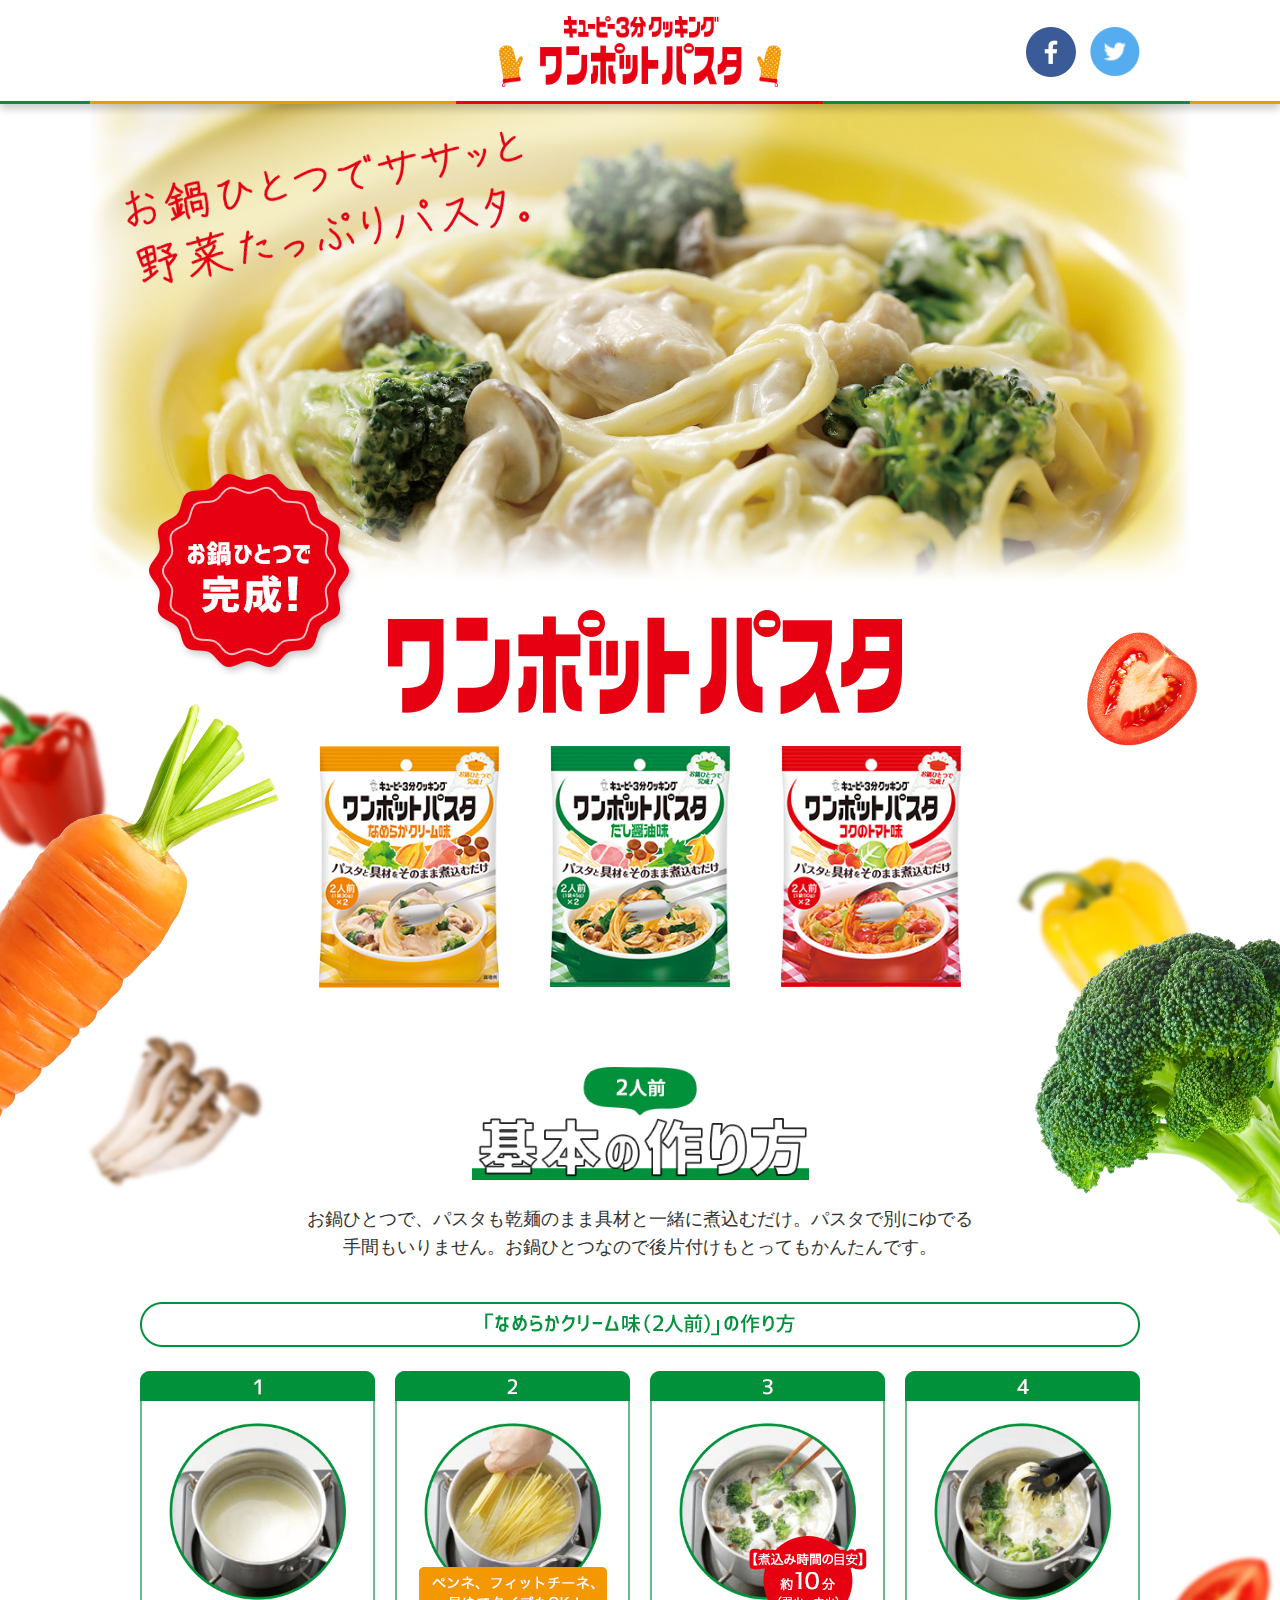
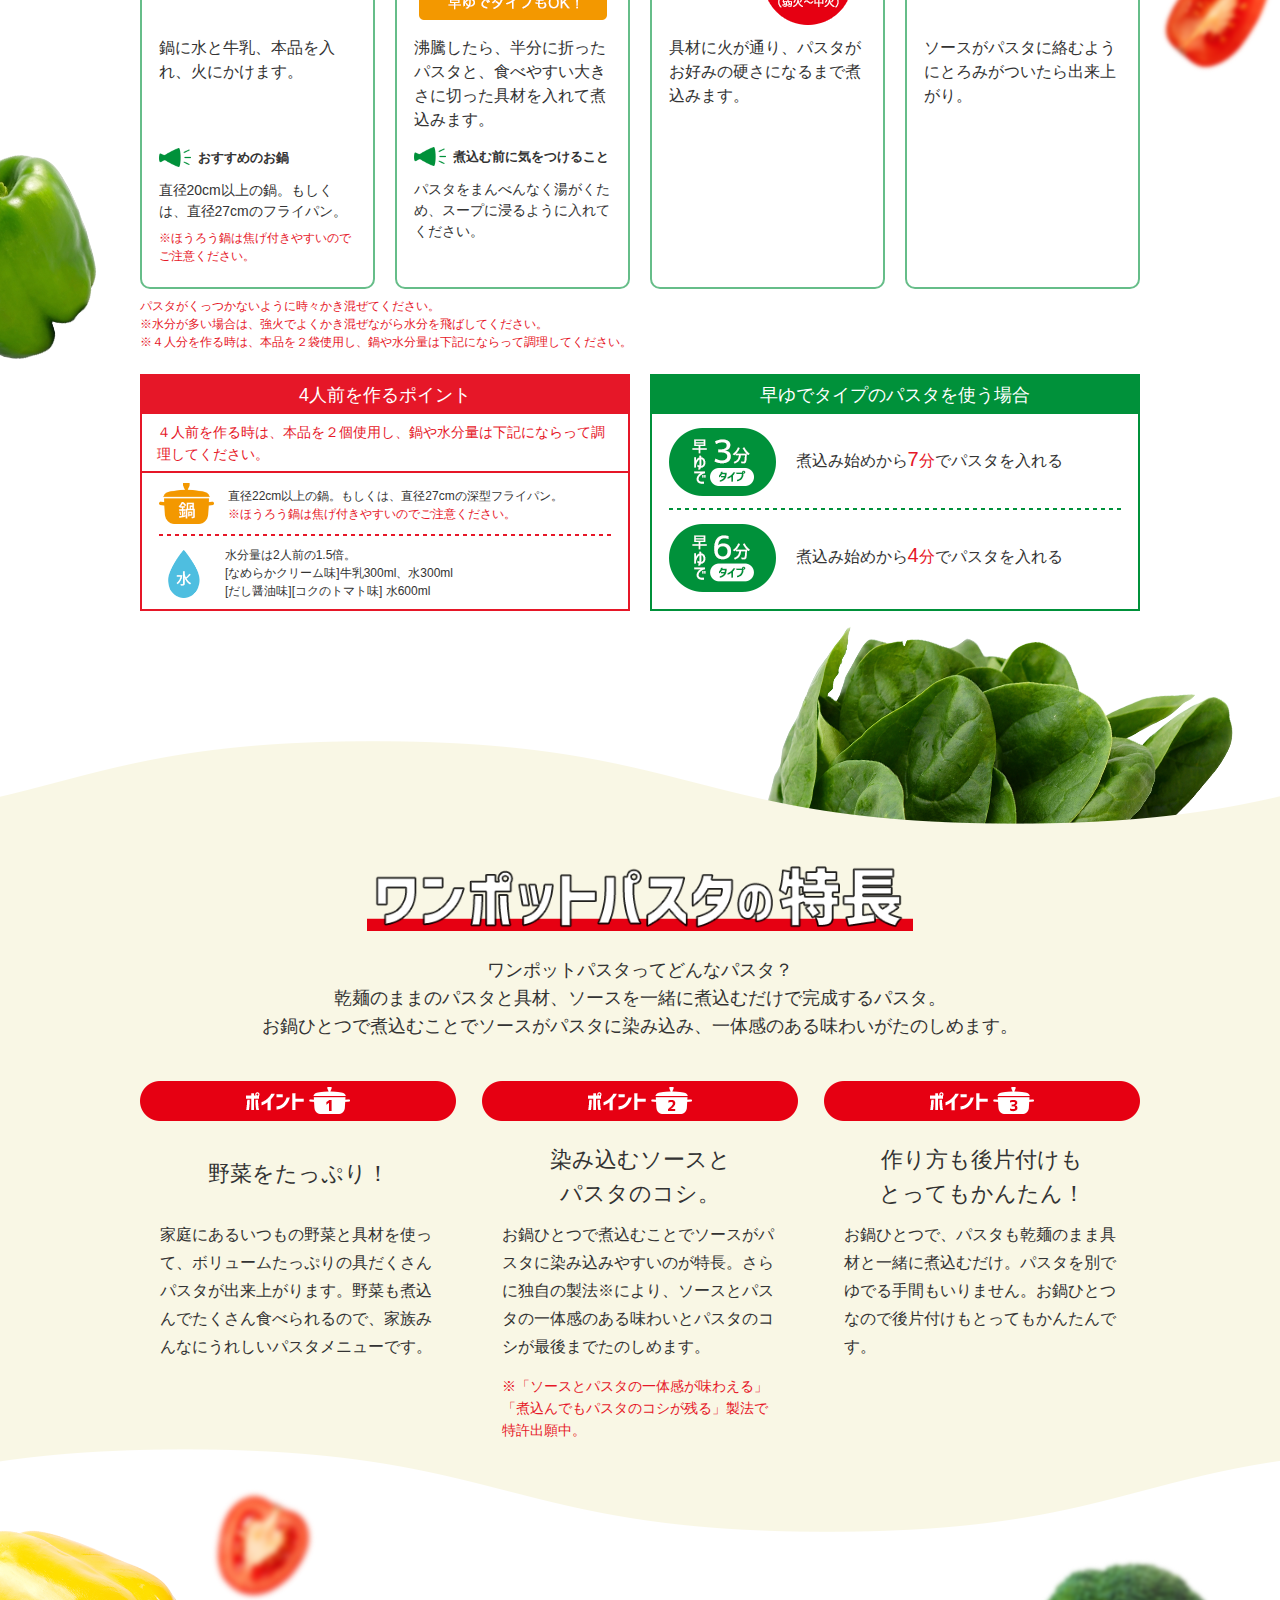
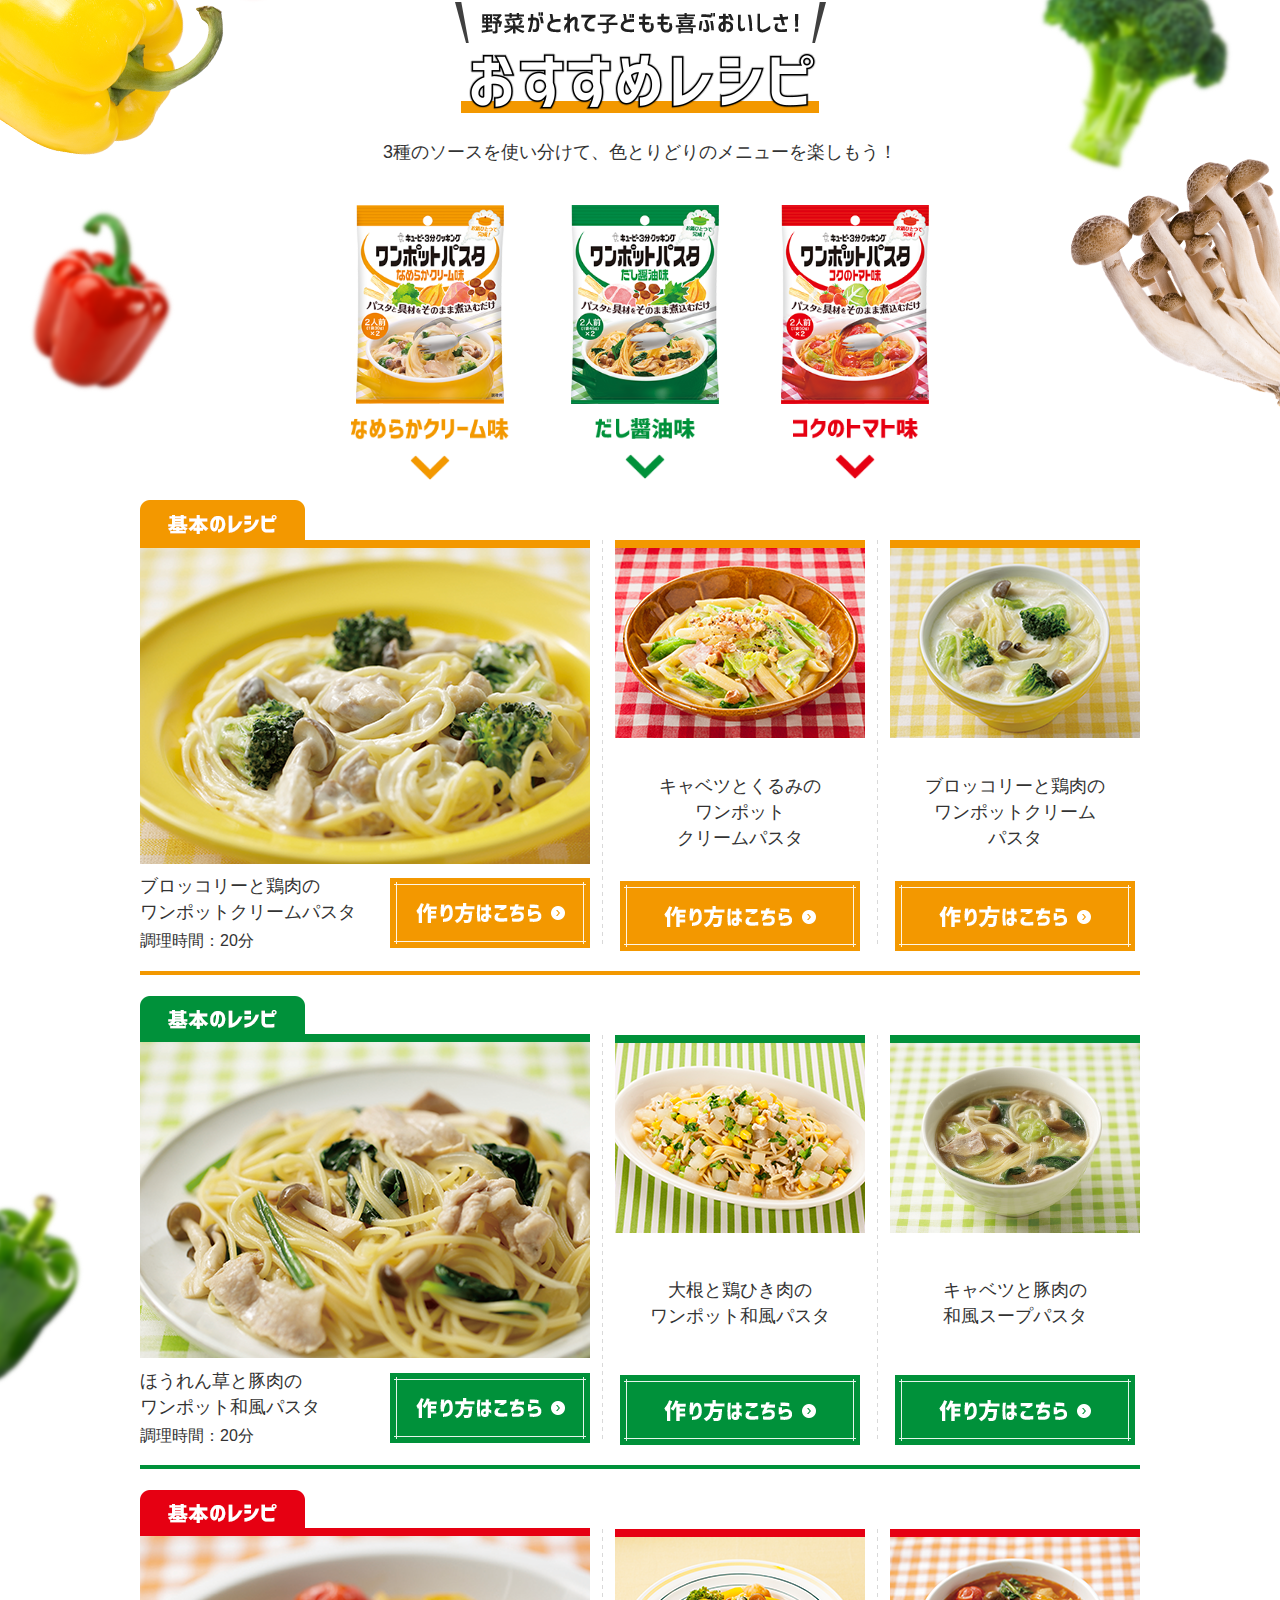
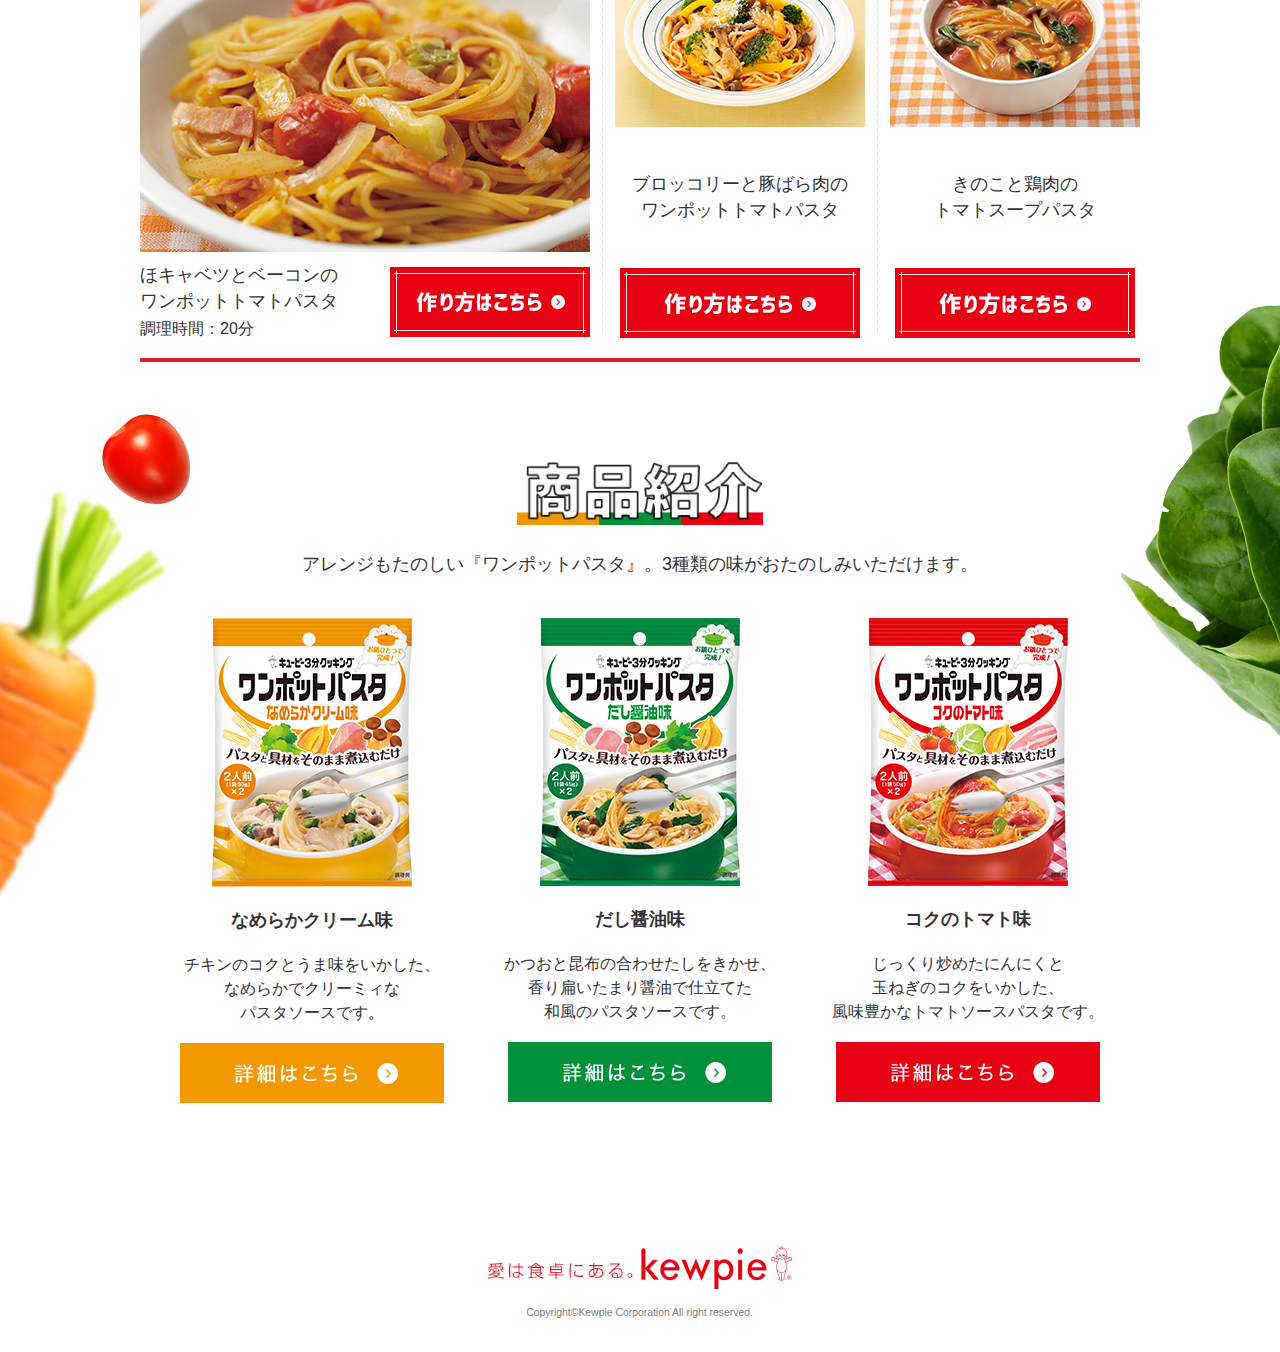
==== commit 6509fcc2: "[add] SP版 基本の作り方エリアのCSSを追加" ====
--- a/deploy/index.html
+++ b/deploy/index.html
@@ -53,66 +53,64 @@
             <div class="mv_bg_obj3"></div>
         </div>
     </section><!-- .mv_area -->
-    <div class="nav_area">
+    <nav>
         <div class="nav_contents">
             <p class="nav_logo"><a href="#"><img src="images/header_logo.png" alt="キューピー３分クッキング ワンポットパスタ" width="182"></a></p>
-            <nav>
-                <ul>
-                    <li class="nav_howto">
-                        <a class="nav_howto_ttl" href="#howto_section"><img src="images/nav_howto.png" alt="基本のレシピ" width="99"></a>
-                        <ul>
-                            <li class="nav_howto_four"><a href="#howto_four_section"><img src="images/nav_howto_four.png" alt="４人前を作るポイント" width="138"></a></li>
-                            <li class="nav_howto_fast"><a href="#howto_fast_section"><img src="images/nav_howto_fast.png" alt="早ゆでタイプのパスタを使う場合" width="219"></a></li>
-                        </ul>
-                    </li>
-                    <li class="nav_feature"><a href="#feature_section"><img src="images/nav_feature.png" alt="ワンポットパスタの特長" width="157"></a></li>
-                    <li class="nav_recipe">
-                        <a class="nav_recipe_ttl" href="#recipe_section"><img src="images/nav_recipe.png" alt="おすすめレシピ" width="98"></a>
-                        <div class="nav_recipe_contents">
-                            <p class="nav_recipe_cream"><a href="#recipe_menu_cream"><img src="images/nav_recipe_cream.png" alt="なめらかクリーム味" width="91"></a></p>
-                            <p class="nav_recipe_dashi"><a href="#recipe_menu_dashi"><img src="images/nav_recipe_dashi.png" alt="だし醤油味" width="91"></a></p>
-                            <p class="nav_recipe_tomato"><a href="#recipe_menu_tomato"><img src="images/nav_recipe_tomato.png" alt="コクのトマト味" width="91"></a></p>
-                        </div>
-                    </li>
-                    <li class="nav_intro">
-                        <a class="nav_intro_ttl" href="#intro_section"><img src="images/nav_intro.png" alt="商品紹介" width="69"></a>
-                        <div class="nav_intro_contents">
-                            <p class="nav_intro_cream"><a href=""><img src="images/nav_intro_cream.png" alt="なめらかクリーム味" width="63"></a></p>
-                            <p class="nav_intro_dashi"><a href=""><img src="images/nav_intro_dashi.png" alt="だし醤油味" width="60"></a></p>
-                            <p class="nav_intro_tomato"><a href=""><img src="images/nav_intro_tomato.png" alt="コクのトマト味" width="60"></a></p>
-                        </div>
-                    </li>
-                </ul>
-            </nav>
+            <ul class="nav_list">
+                <li class="nav_howto">
+                    <a class="nav_howto_ttl" href="#howto_section"><img src="images/nav_howto.png" alt="基本のレシピ" width="99"></a>
+                    <ul>
+                        <li class="nav_howto_four"><a href="#howto_four_section"><img src="images/nav_howto_four.png" alt="４人前を作るポイント" width="138"></a></li>
+                        <li class="nav_howto_fast"><a href="#howto_fast_section"><img src="images/nav_howto_fast.png" alt="早ゆでタイプのパスタを使う場合" width="219"></a></li>
+                    </ul>
+                </li>
+                <li class="nav_feature"><a href="#feature_section"><img src="images/nav_feature.png" alt="ワンポットパスタの特長" width="157"></a></li>
+                <li class="nav_recipe">
+                    <a class="nav_recipe_ttl" href="#recipe_section"><img src="images/nav_recipe.png" alt="おすすめレシピ" width="98"></a>
+                    <div class="nav_recipe_contents">
+                        <p class="nav_recipe_cream"><a href="#recipe_menu_cream"><img src="images/nav_recipe_cream.png" alt="なめらかクリーム味" width="91"></a></p>
+                        <p class="nav_recipe_dashi"><a href="#recipe_menu_dashi"><img src="images/nav_recipe_dashi.png" alt="だし醤油味" width="91"></a></p>
+                        <p class="nav_recipe_tomato"><a href="#recipe_menu_tomato"><img src="images/nav_recipe_tomato.png" alt="コクのトマト味" width="91"></a></p>
+                    </div>
+                </li>
+                <li class="nav_intro">
+                    <a class="nav_intro_ttl" href="#intro_section"><img src="images/nav_intro.png" alt="商品紹介" width="69"></a>
+                    <div class="nav_intro_contents">
+                        <p class="nav_intro_cream"><a href=""><img src="images/nav_intro_cream.png" alt="なめらかクリーム味" width="63"></a></p>
+                        <p class="nav_intro_dashi"><a href=""><img src="images/nav_intro_dashi.png" alt="だし醤油味" width="60"></a></p>
+                        <p class="nav_intro_tomato"><a href=""><img src="images/nav_intro_tomato.png" alt="コクのトマト味" width="60"></a></p>
+                    </div>
+                </li>
+            </ul>
             <ul class="nav_sns">
                 <li class="nav_sns_fb"><a class="js-fb" href="https://www.facebook.com/sharer/sharer.php?u=https%3a%2f%2fwww%2epinterest%2ejp%2fpinpon0521%2f" target="_blank">Facebookでシェアする</a></li>
                 <li class="nav_sns_tw"><a class="js-tw" href="https://twitter.com/share?url=https%3a%2f%2fwww%2epinterest%2ejp%2fpinpon0521%2f&text=%e3%81%b4%e3%83%bc%e3%81%95%e3%82%93%e3%81%ae%e3%83%94%e3%83%b3%e3%82%bf%e3%83%ac%e3%82%b9%e3%83%88&hashtags=さつまいも" target="_blank">ツイートする</a></li>
                 <li class="nav_sns_line"><a class="js-line" href="http://line.me/R/msg/text/?https%3a%2f%2fwww%2epinterest%2ejp%2fpinpon0521%2f" target="_blank">LINEで送る</a></li>
             </ul>
         </div>
-    </div><!-- .nav_area -->
+    </nav><!-- .nav_area -->
     <section class="howto_area" id="howto_section">
         <div class="howto_contents">
             <h2 class="howto_ttl"><img src="images/howto_ttl.png" alt="2人前 基本の作り方" width="337"></h2>
-            <p class="howto_lead">お鍋ひとつで、パスタも乾麺のまま具材と一緒に煮込むだけ。パスタで別にゆでる<br>手間もいりません。お鍋ひとつなので後片付けもとってもかんたんです。</p>
+            <p class="howto_lead">お鍋ひとつで、パスタも乾麺のまま具材と一緒に煮込むだけ。パスタで別にゆでる<br class="pc_only">手間もいりません。お鍋ひとつなので後片付けもとってもかんたんです。</p>
             <h3 class="howto_sub_ttl">「なめらかクリーム味（2人前）」の作り方</h3>
             <ul class="howto_steps">
                 <li>
-                    <h4 class="howto_num1"><img src="images/howto_num1.png" alt="1" width="7"></h4>
+                    <h4 class="howto_num1">1</h4>
                     <div class="howto_inner">
-                        <p class="howto_photo"><img src="images/howto_photo1.png" alt="手順1"></p>
+                        <p class="howto_photo howto_photo1"><img src="images/howto_photo1.png" alt="手順1" width="177"></p>
                         <p class="howto_desc1">鍋に水と牛乳、本品を入れ、火にかけます。</p>
                         <div class="howto_point">
                             <h5 class="howto_point_ttl">おすすめのお鍋</h5>
-                            <p class="howto_point_desc">直径20cm以上の鍋。もしくは、直径27cmのフライパン。 </p>
+                            <p class="howto_point_desc howto_point_desc1">直径20cm以上の鍋。もしくは、直径27cmのフライパン。 </p>
                             <p class="howto_point_notes">※ほうろう鍋は焦げ付きやすいのでご注意ください。</p>
                         </div>
                     </div>
                 </li>
                 <li>
-                    <h4 class="howto_num2"><img src="images/howto_num2.png" alt="2" width="10"></h4>
+                    <h4 class="howto_num2">2</h4>
                     <div class="howto_inner">
-                        <p class="howto_photo"><img src="images/howto_photo2.png" alt="手順2"></p>
+                        <p class="howto_photo howto_photo2"><img src="images/howto_photo2.png" alt="手順2" width="177"></p>
                         <p class="howto_notice2">ペンネ、フィットチーネ、早ゆでタイプもＯＫ！</p>
                         <p class="howto_desc2">沸騰したら、半分に折ったパスタと、食べやすい大きさに切った具材を入れて煮込みます。</p>
                         <div class="howto_point">
@@ -122,36 +120,36 @@
                     </div>
                 </li>
                 <li>
-                    <h4 class="howto_num3"><img src="images/howto_num3.png" alt="3" width="10"></h4>
+                    <h4 class="howto_num3">3</h4>
                     <div class="howto_inner">
-                        <p class="howto_photo"><img src="images/howto_photo3.png" alt="手順3"></p>
+                        <p class="howto_photo"><img src="images/howto_photo3.png" alt="手順3" width="177"></p>
                         <p class="howto_notice3">煮込み時間の目安 約10分（弱火〜中火）</p>
-                        <p class="howto_desc">具材に火が通り、パスタがお好みの硬さになるまで煮込みます。</p>
-                    </div>
-                </li>
-                <li>
-                    <h4 class="howto_num3"><img src="images/howto_num4.png" alt="4" width="12"></h4>
+                        <p class="howto_desc3">具材に火が通り、パスタがお好みの硬さになるまで煮込みます。</p>
+                    </div>
+                </li>
+                <li>
+                    <h4 class="howto_num4">4</h4>
                     <div class="howto_inner">
-                        <p class="howto_photo"><img src="images/howto_photo4.png" alt="手順4"></p>
-                        <p class="howto_desc">ソースがパスタに絡むようにとろみがついたら出来上がり。</p>
-                    </div>
-                </li>
-            </ul>
-            <p class="howto_attention">
-                パスタがくっつかないように時々かき混ぜてください。 <br>
-                ※水分が多い場合は、強火でよくかき混ぜながら水分を飛ばしてください。<br>
-                ※４人分を作る時は、本品を２袋使用し、鍋や水分量は下記にならって調理してください。<br>
-            </p>
+                        <p class="howto_photo"><img src="images/howto_photo4.png" alt="手順4" width="177"></p>
+                        <p class="howto_desc4">ソースがパスタに絡むようにとろみがついたら出来上がり。</p>
+                    </div>
+                </li>
+            </ul>
+            <ul class="howto_attention hanging_indent">
+                <li>パスタがくっつかないように時々かき混ぜてください。</li>
+                <li>※水分が多い場合は、強火でよくかき混ぜながら水分を飛ばしてください。</li>
+                <li>※４人分を作る時は、本品を２袋使用し、鍋や水分量は下記にならって調理してください。</li>
+            </ul>
             <div class="howto_point_wrap">
                 <div class="howto_four" id="howto_four_section">
                     <h3 class="point_sub_ttl_four">4人前を作るポイント</h3>
                     <p class="howto_four_desc">４人前を作る時は、本品を２個使用し、鍋や水分量は下記にならって調理してください。</p>
-                    <div class="howto_four_pot">
+                    <div class="howto_four_pot howto_four_inner">
                         <p class="pot_icon"><img src="images/howto_four_pot.png" alt="鍋" width="55"></p>
-                        <p class="howto_point_desc_pot">直径22cm以上の鍋。もしくは、直径27cmの深型フライパン。</p>
+                        <p class="howto_point_desc_pot">直径22cm以上の鍋。もしくは、<br class="sp_only">直径27cmの深型フライパン。</p>
                         <p class="pot_notice">※ほうろう鍋は焦げ付きやすいのでご注意ください。</p>
                     </div>
-                    <div class="howto_four_water">
+                    <div class="howto_four_water howto_four_inner">
                         <p class="water_icon"><img src="images/howto_four_water.png" alt="水" width="32"></p>
                         <p class="howto_point_desc_water">水分量は2人前の1.5倍。<br>[なめらかクリーム味]牛乳300ml、水300ml<br>[だし醤油味][コクのトマト味] 水600ml</p>
                     </div>
--- a/deploy/styles/main.css
+++ b/deploy/styles/main.css
@@ -1,3 +1,3 @@
-﻿html,body,div,span,applet,object,iframe,h1,h2,h3,h4,h5,h6,p,blockquote,pre,a,abbr,acronym,address,big,cite,code,del,dfn,em,img,ins,kbd,q,s,samp,small,strike,strong,sub,sup,tt,var,b,u,i,center,dl,dt,dd,ol,ul,li,fieldset,form,label,legend,table,caption,tbody,tfoot,thead,tr,th,td,article,aside,canvas,details,embed,figure,figcaption,footer,header,hgroup,menu,nav,output,ruby,section,summary,time,mark,audio,video{margin:0;padding:0;border:0;font-size:100%;font:inherit;vertical-align:baseline}article,aside,details,figcaption,figure,footer,header,hgroup,menu,nav,section{display:block}body{line-height:1}ol,ul{list-style:none}blockquote,q{quotes:none}blockquote:before,blockquote:after,q:before,q:after{content:'';content:none}table{border-collapse:collapse;border-spacing:0}.mv_area .mv_contents,.howto_area .howto_contents,.feature_area .feature_contents,.recipe_area .recipe_contents,.intro_area .intro_contents,footer .footer_contens{position:relative}@media screen and (min-width: 769px), print{.mv_area .mv_contents,.howto_area .howto_contents,.feature_area .feature_contents,.recipe_area .recipe_contents,.intro_area .intro_contents,footer .footer_contens{width:1000px;margin-left:auto;margin-right:auto}}@media screen and (max-width: 768px){.mv_area .mv_contents,.howto_area .howto_contents,.feature_area .feature_contents,.recipe_area .recipe_contents,.intro_area .intro_contents,footer .footer_contens{width:89.33333%;margin:0 auto}}@media screen and (min-width: 769px), print{header .header_contentes,.nav_area .nav_contents{position:relative;width:1000px;margin-left:auto;margin-right:auto}}@media screen and (max-width: 768px){.pc_only{display:none}}.sp_only{display:none}@media screen and (max-width: 768px){.sp_only{display:inherit}}@media screen and (min-width: 769px), print{.btnImg_hover{transition:all 0.3s cubic-bezier(0.42, 0, 0.58, 1)}.btnImg_hover:hover{opacity:0.6}}.hanging_indent>li{padding-left:1em;text-indent:-1em}.subsmall{text-indent:0;-webkit-transform:scale(0.8);-ms-transform:scale(0.8);transform:scale(0.8);-webkit-transform-origin:25% 70%;-ms-transform-origin:25% 70%;transform-origin:25% 70%}body{background-color:#fff;color:#333;font-family:"ヒラギノ角ゴ Pro W3", "Hiragino Kaku Gothic Pro", "メイリオ", Meiryo, sans-serif}body * img{vertical-align:bottom;max-width:100%;height:auto}@media screen and (min-width: 769px), print{body{font-size:18px;min-width:1000px}}@media screen and (max-width: 768px){body{min-width:inherit;-webkit-text-size-adjust:100%}}a,a:link,a:visited,a:hover,a:active{color:#00a0e9;text-decoration:none}header{position:relative;z-index:16}@media screen and (min-width: 769px), print{header{background:url(../images/header_line.gif) repeat-x center bottom;box-shadow:0px 5px 8px rgba(0,0,0,0.2)}}@media screen and (max-width: 768px){header{display:flex;justify-content:space-between;position:fixed;top:0;left:0;width:100%;background-color:#fff}}@media screen and (min-width: 769px), print{header .header_contentes{margin:0 auto;padding:16px 0 17px}}@media screen and (max-width: 768px){header .header_contentes{width:100%;padding:7px 0 8px;background:url(../images/header_line_sp.gif) repeat-x center bottom;background-size:375px 2px}}header .header_contentes .header_logo{text-align:center}@media screen and (max-width: 768px){header .header_contentes .header_logo{width:178px;margin:0 auto}header .header_contentes .header_logo>img{width:100%;height:auto}}header .header_contentes .header_sns{display:flex;justify-content:space-between;position:absolute}@media screen and (min-width: 769px), print{header .header_contentes .header_sns{width:114px;top:27px;right:0}}@media screen and (max-width: 768px){header .header_contentes .header_sns{display:none}}header .header_contentes .header_sns li>a{display:block}@media screen and (min-width: 769px), print{header .header_nav_btn{display:none}}@media screen and (max-width: 768px){header .header_nav_btn{position:relative;width:60px;height:60px;background-color:#00913a}}header .header_nav_btn>a{display:block;width:60px;height:60px}@media screen and (max-width: 768px){header .header_nav_btn>a .header_nav_name{position:relative;padding:15px 0 6px;font-size:10px;font-weight:bold;color:#fff;text-align:center}}@media screen and (max-width: 768px){header .header_nav_btn>a span,header .header_nav_btn>a span:before,header .header_nav_btn>a span:after{position:absolute;top:30px;right:13px;content:"";display:block;width:35px;margin:0 auto;border-top:2px solid #fff;border-radius:1px}}@media screen and (max-width: 768px){header .header_nav_btn>a span:before{top:4px;right:0}}@media screen and (max-width: 768px){header .header_nav_btn>a span:after{top:10px;right:0}}@media screen and (min-width: 769px), print{.mv_area{margin:0 auto;background:url(../images/mv_bg1.png) no-repeat center top}}.mv_area .mv_contents{position:relative}@media screen and (min-width: 769px), print{.mv_area .mv_contents{margin:0 auto}}@media screen and (min-width: 769px), print{.mv_area .mv_contents .mv_copy{margin-left:-50px;display:block;width:795px;height:352px;background:url("../images/mv_copy.png") no-repeat 50% 50%;background-size:contain;text-indent:-9999px}}.mv_area .mv_contents .mv_tag{position:absolute}@media screen and (min-width: 769px), print{.mv_area .mv_contents .mv_tag{margin-left:-50px;top:368px;left:56px}}.mv_area .mv_contents h1{text-align:center}@media screen and (min-width: 769px), print{.mv_area .mv_contents h1{margin:154px 0 32px 9px}}.mv_area .mv_contents .mv_pkg{display:flex;justify-content:space-between;margin:0 auto}@media screen and (min-width: 769px), print{.mv_area .mv_contents .mv_pkg{width:642px}}.mv_area .mv_bg_obj_wrap{position:relative}.mv_area .mv_bg_obj_wrap [class*=mv_bg_obj]{position:absolute;left:0;width:100%}@media screen and (min-width: 769px), print{.mv_area .mv_bg_obj_wrap .mv_bg_obj1{top:-357px;height:560px;background:url(../images/mv_bg_obj1.png) no-repeat center top}}@media screen and (min-width: 769px), print{.mv_area .mv_bg_obj_wrap .mv_bg_obj2{top:-301px;height:342px;background:url(../images/mv_bg_obj2.png) no-repeat center top}}@media screen and (min-width: 769px), print{.mv_area .mv_bg_obj_wrap .mv_bg_obj3{top:-285px;height:594px;background:url(../images/mv_bg_obj3.png) no-repeat center top}}.nav_area{position:fixed;width:100%;z-index:15}@media screen and (min-width: 769px), print{.nav_area{display:none;top:0;background-color:rgba(255,255,255,0.9)}}@media screen and (max-width: 768px){.nav_area{display:none;top:0;right:0;bottom:0;left:0;width:100%;max-height:100%;padding-top:60px;overflow:scroll;background-color:#fff;box-shadow:0px 5px 8px rgba(0,0,0,0.2);-webkit-overflow-scrolling:touch}}@media screen and (min-width: 769px), print{.nav_area .nav_contents{display:flex;justify-content:space-between;align-items:center;margin:0 auto;padding:18px 0 18px}}@media screen and (max-width: 768px){.nav_area .nav_contents .nav_logo{display:none}}.nav_area .nav_contents .nav_logo a{display:block}@media screen and (min-width: 769px), print{.nav_area .nav_contents nav>ul{display:flex;justify-content:space-between;width:535px}}.nav_area .nav_contents nav>ul li a>img{vertical-align:middle}@media screen and (max-width: 768px){.nav_area .nav_contents nav>ul li{border-bottom:2px solid #ccc;line-height:3.1em}.nav_area .nav_contents nav>ul li>a{display:block;padding:0 5.33333%}}@media screen and (max-width: 768px){.nav_area .nav_contents nav>ul .nav_howto{padding:0;border-bottom:none}}@media screen and (max-width: 768px){.nav_area .nav_contents nav>ul .nav_howto .nav_howto_ttl{border-bottom:2px solid #ccc}}@media screen and (max-width: 768px){.nav_area .nav_contents nav>ul .nav_howto .nav_howto_ttl img{width:91px}}@media screen and (min-width: 769px), print{.nav_area .nav_contents nav>ul .nav_howto .nav_howto_four,.nav_area .nav_contents nav>ul .nav_howto .nav_howto_fast{display:none}}@media screen and (max-width: 768px){.nav_area .nav_contents nav>ul .nav_howto .nav_howto_four>a,.nav_area .nav_contents nav>ul .nav_howto .nav_howto_fast>a{padding:0 9.33333%}}@media screen and (max-width: 768px){.nav_area .nav_contents nav>ul .nav_recipe .nav_recipe_ttl{border-bottom:2px solid #ccc}}@media screen and (max-width: 768px){.nav_area .nav_contents nav>ul .nav_recipe .nav_recipe_contents{display:flex;justify-content:space-between;padding:4% 9.33333%}}@media screen and (max-width: 768px){.nav_area .nav_contents nav>ul .nav_intro .nav_intro_ttl{border-bottom:2px solid #ccc}}@media screen and (max-width: 768px){.nav_area .nav_contents nav>ul .nav_intro .nav_intro_contents{display:flex;justify-content:space-between;padding:4% 13.06667%}}@media screen and (max-width: 768px){.nav_area .nav_contents nav>ul .nav_feature img{width:146px}.nav_area .nav_contents nav>ul .nav_recipe img{width:90px}.nav_area .nav_contents nav>ul .nav_intro img{width:65px}}.nav_area .nav_contents .nav_sns{display:flex;justify-content:space-between;align-items:center}@media screen and (min-width: 769px), print{.nav_area .nav_contents .nav_sns{width:114px}}@media screen and (max-width: 768px){.nav_area .nav_contents .nav_sns{border-bottom:2px solid #ccc}}@media screen and (max-width: 768px){.nav_area .nav_contents .nav_sns li{width:100%;padding:24px 0;border-left:2px solid #ccc}.nav_area .nav_contents .nav_sns li:first-child{border-left:none}}.nav_area .nav_contents .nav_sns li>a{display:block;margin:0 auto}@media screen and (min-width: 769px), print{.nav_area .nav_contents .nav_sns .nav_sns_fb>a{display:block;width:50px;height:50px;background:url("../images/sns_fb.png") no-repeat 50% 50%;background-size:contain;text-indent:-9999px}}@media screen and (max-width: 768px){.nav_area .nav_contents .nav_sns .nav_sns_fb>a{display:block;width:100%;height:0;padding-bottom:22px;background:url("../images/sns_fb_sp.png") no-repeat 50% 50%;background-size:contain;text-indent:-9999px}}@media screen and (min-width: 769px), print{.nav_area .nav_contents .nav_sns .nav_sns_tw>a{display:block;width:50px;height:50px;background:url("../images/sns_tw.png") no-repeat 50% 50%;background-size:contain;text-indent:-9999px}}@media screen and (max-width: 768px){.nav_area .nav_contents .nav_sns .nav_sns_tw>a{display:block;width:100%;height:0;padding-bottom:22px;background:url("../images/sns_tw_sp.png") no-repeat 50% 50%;background-size:contain;text-indent:-9999px}}@media screen and (min-width: 769px), print{.nav_area .nav_contents .nav_sns .nav_sns_line{display:none}}@media screen and (max-width: 768px){.nav_area .nav_contents .nav_sns .nav_sns_line>a{display:block;width:100%;height:0;padding-bottom:22px;background:url("../images/sns_line_sp.png") no-repeat 50% 50%;background-size:contain;text-indent:-9999px}}@media screen and (min-width: 769px), print{.howto_area{position:relative;top:-153px}}@media screen and (min-width: 769px), print{.howto_area .howto_contents{position:relative;margin:232px auto 213px;z-index:3}}.howto_area .howto_contents .howto_ttl{text-align:center}@media screen and (min-width: 769px), print{.howto_area .howto_contents .howto_ttl{margin-bottom:26px}}.howto_area .howto_contents .howto_lead{text-align:center}@media screen and (min-width: 769px), print{.howto_area .howto_contents .howto_lead{margin-bottom:40px;line-height:1.55em}}@media screen and (min-width: 769px), print{.howto_area .howto_contents .howto_sub_ttl{margin-bottom:24px;display:block;width:1000px;height:45px;background:url("../images/howto_sub_ttl.png") no-repeat 50% 50%;background-size:contain;text-indent:-9999px}}.howto_area .howto_contents .howto_steps{display:flex;justify-content:space-between}@media screen and (min-width: 769px), print{.howto_area .howto_contents .howto_steps{margin-bottom:8px}}@media screen and (min-width: 769px), print{.howto_area .howto_contents .howto_steps li{position:relative;width:235px;height:518px;border:2px solid rgba(0,145,58,0.6);border-radius:10px;box-sizing:border-box}}.howto_area .howto_contents .howto_steps li [class*=howto_num]{position:absolute;top:-2px;left:-2px;width:235px;padding:6px 0;border-radius:8px 8px 0 0;background-color:#00913a;text-align:center}@media screen and (min-width: 769px), print{.howto_area .howto_contents .howto_steps li .howto_inner{position:relative;width:198px;margin:0 auto}}.howto_area .howto_contents .howto_steps li .howto_inner .howto_photo{text-align:center}@media screen and (min-width: 769px), print{.howto_area .howto_contents .howto_steps li .howto_inner .howto_photo{margin:50px 0 36px}}@media screen and (min-width: 769px), print{.howto_area .howto_contents .howto_steps li .howto_inner .howto_notice2{position:absolute;top:144px;left:5px;display:block;width:188px;height:53px;background:url("../images/howto2_notice.png") no-repeat 50% 50%;background-size:contain;text-indent:-9999px}}@media screen and (min-width: 769px), print{.howto_area .howto_contents .howto_steps li .howto_inner .howto_notice3{position:absolute;top:113px;right:0;display:block;width:118px;height:89px;background:url("../images/howto3_notice.png") no-repeat 50% 50%;background-size:contain;text-indent:-9999px}}@media screen and (min-width: 769px), print{.howto_area .howto_contents .howto_steps li .howto_inner [class*=howto_desc]{font-size:16px;line-height:1.5em}}@media screen and (min-width: 769px), print{.howto_area .howto_contents .howto_steps li .howto_inner .howto_desc1{margin-bottom:64px}}@media screen and (min-width: 769px), print{.howto_area .howto_contents .howto_steps li .howto_inner .howto_desc2{margin-bottom:15px}}.howto_area .howto_contents .howto_steps li .howto_inner .howto_point .howto_point_ttl{font-weight:bold}@media screen and (min-width: 769px), print{.howto_area .howto_contents .howto_steps li .howto_inner .howto_point .howto_point_ttl{margin-bottom:12px;padding-left:39px;background:url(../images/howto_point_ttl_icon.png) no-repeat left top;background-size:32px 19px;font-size:13px;line-height:1.5em}}@media screen and (min-width: 769px), print{.howto_area .howto_contents .howto_steps li .howto_inner .howto_point .howto_point_desc{margin-bottom:7px;font-size:14px;line-height:1.5em}}.howto_area .howto_contents .howto_steps li .howto_inner .howto_point .howto_point_notes{color:#e61728}@media screen and (min-width: 769px), print{.howto_area .howto_contents .howto_steps li .howto_inner .howto_point .howto_point_notes{font-size:12px;line-height:1.5em}}.howto_area .howto_contents .howto_attention{color:#e61728}@media screen and (min-width: 769px), print{.howto_area .howto_contents .howto_attention{margin-bottom:23px;font-size:12px;line-height:1.5em}}.howto_area .howto_contents .howto_point_wrap{display:flex;justify-content:space-between}.howto_area .howto_contents .howto_point_wrap [class*=point_sub_ttl]{color:#fff;text-align:center}@media screen and (min-width: 769px), print{.howto_area .howto_contents .howto_point_wrap [class*=point_sub_ttl]{padding:10px}}@media screen and (min-width: 769px), print{.howto_area .howto_contents .howto_point_wrap .howto_four{width:490px;border:2px solid #e61728;box-sizing:border-box}}.howto_area .howto_contents .howto_point_wrap .howto_four .point_sub_ttl_four{background-color:#e61728}.howto_area .howto_contents .howto_point_wrap .howto_four .howto_four_desc{color:#e61728}@media screen and (min-width: 769px), print{.howto_area .howto_contents .howto_point_wrap .howto_four .howto_four_desc{width:456px;padding:8px 15px 5px;border-bottom:2px solid #e61728;font-size:14px;line-height:1.57em}}@media screen and (min-width: 769px), print{.howto_area .howto_contents .howto_point_wrap .howto_four [class*=howto_point_desc]{padding-top:4px;font-size:12px;line-height:1.5em}}.howto_area .howto_contents .howto_point_wrap .howto_four .howto_four_pot{*zoom:1;background:url(../images/howto_four_pot_line.gif) repeat-x left bottom;background-size:8px 2px}.howto_area .howto_contents .howto_point_wrap .howto_four .howto_four_pot:after{content:"";display:block;clear:both}@media screen and (min-width: 769px), print{.howto_area .howto_contents .howto_point_wrap .howto_four .howto_four_pot{width:452px;margin:0 auto;padding:10px 0 12px}}.howto_area .howto_contents .howto_point_wrap .howto_four .howto_four_pot .pot_icon{float:left}@media screen and (min-width: 769px), print{.howto_area .howto_contents .howto_point_wrap .howto_four .howto_four_pot .pot_icon{margin-right:14px}}.howto_area .howto_contents .howto_point_wrap .howto_four .howto_four_pot .pot_notice{color:#e61728}@media screen and (min-width: 769px), print{.howto_area .howto_contents .howto_point_wrap .howto_four .howto_four_pot .pot_notice{padding-top:3px;font-size:12px}}@media screen and (min-width: 769px), print{.howto_area .howto_contents .howto_point_wrap .howto_four .howto_four_water{width:452px;margin:0 auto;padding:10px 0 9px}}.howto_area .howto_contents .howto_point_wrap .howto_four .howto_four_water .water_icon{float:left}@media screen and (min-width: 769px), print{.howto_area .howto_contents .howto_point_wrap .howto_four .howto_four_water .water_icon{margin:4px 25px 0 9px}}@media screen and (min-width: 769px), print{.howto_area .howto_contents .howto_point_wrap .howto_four .howto_four_water .howto_point_desc_water{padding-top:0}}@media screen and (min-width: 769px), print{.howto_area .howto_contents .howto_point_wrap .howto_fast{width:490px;border:2px solid #00913a;box-sizing:border-box}}@media screen and (min-width: 769px), print{.howto_area .howto_contents .howto_point_wrap .howto_fast .point_sub_ttl_fast{background-color:#00913a}}.howto_area .howto_contents .howto_point_wrap .howto_fast [class*=howto_fast_inner]{*zoom:1;display:flex;margin:0 auto}.howto_area .howto_contents .howto_point_wrap .howto_fast [class*=howto_fast_inner]:after{content:"";display:block;clear:both}@media screen and (min-width: 769px), print{.howto_area .howto_contents .howto_point_wrap .howto_fast [class*=howto_fast_inner]{width:453px}}@media screen and (min-width: 769px), print{.howto_area .howto_contents .howto_point_wrap .howto_fast .fast_desc{font-size:16px}}.howto_area .howto_contents .howto_point_wrap .howto_fast .fast_desc .red_txt{color:#e61728}@media screen and (min-width: 769px), print{.howto_area .howto_contents .howto_point_wrap .howto_fast .fast_desc .red_txt{font-size:20px}}@media screen and (min-width: 769px), print{.howto_area .howto_contents .howto_point_wrap .howto_fast .fast_desc .red_txt_small{font-size:16px}}@media screen and (min-width: 769px), print{.howto_area .howto_contents .howto_point_wrap .howto_fast .fast_desc{margin-top:35px}}.howto_area .howto_contents .howto_point_wrap .howto_fast .howto_fast_inner_three{background:url(../images/howto_fast_line.gif) repeat-x left bottom;background-size:8px 2px}@media screen and (min-width: 769px), print{.howto_area .howto_contents .howto_point_wrap .howto_fast .howto_fast_inner_three .fast_icon_three{margin:14px 20px 14px 0;display:block;width:107px;height:68px;background:url("../images/fast_three_icon.png") no-repeat 50% 50%;background-size:contain;text-indent:-9999px}}@media screen and (min-width: 769px), print{.howto_area .howto_contents .howto_point_wrap .howto_fast .howto_fast_inner_six .fast_icon_six{margin:14px 20px 13px 0;display:block;width:107px;height:68px;background:url("../images/fast_six_icon.png") no-repeat 50% 50%;background-size:contain;text-indent:-9999px}}@media screen and (min-width: 769px), print{.howto_area .howto_bg_obj{position:absolute;top:0;left:0;width:100%;height:1360px;overflow:hidden}}@media screen and (min-width: 769px), print{.howto_area .howto_bg_obj [class*=howto_bg_obj]{position:absolute;left:50%}}@media screen and (min-width: 769px), print{.howto_area .howto_bg_obj .howto_bg_obj1{top:486px;margin-left:520px;display:block;width:116px;height:120px;background:url("../images/howto_bg_obj1.png") no-repeat 50% 50%;background-size:contain;text-indent:-9999px}}@media screen and (min-width: 769px), print{.howto_area .howto_bg_obj .howto_bg_obj2{top:687px;margin-left:-736px;display:block;width:193px;height:206px;background:url("../images/howto_bg_obj2.png") no-repeat 50% 50%;background-size:contain;text-indent:-9999px}}@media screen and (min-width: 769px), print{.howto_area .howto_bg_obj .howto_bg_obj3{top:1159px;margin-left:25px;display:block;width:568px;height:502px;background:url("../images/howto_bg_obj3.png") no-repeat 50% 50%;background-size:contain;text-indent:-9999px}}.feature_area{position:relative;background-color:#f9f7e5}@media screen and (min-width: 769px), print{.feature_area{top:-153px}}@media screen and (min-width: 769px), print{.feature_area:before{content:"";display:block;position:absolute;top:-83px;width:100%;height:83px;background:url(../images/feature_bg_top.png) repeat-x center top}}@media screen and (min-width: 769px), print{.feature_area:after{content:"";display:block;position:absolute;bottom:-83px;width:100%;height:83px;background:url(../images/feature_bg_bottom.png) repeat-x center top}}@media screen and (min-width: 769px), print{.feature_area .feature_contents{padding:42px 0 7px}}.feature_area .feature_contents .feature_ttl{text-align:center}@media screen and (min-width: 769px), print{.feature_area .feature_contents .feature_ttl{margin-bottom:26px}}.feature_area .feature_contents .feature_lead{text-align:center}@media screen and (min-width: 769px), print{.feature_area .feature_contents .feature_lead{margin-bottom:40px;font-size:18px;line-height:1.55em}}.feature_area .feature_contents .feature_list{display:flex;justify-content:space-between}@media screen and (min-width: 769px), print{.feature_area .feature_contents .feature_list li{width:316px}}@media screen and (min-width: 769px), print{.feature_area .feature_contents .feature_list li .feature_num1{display:block;width:316px;height:40px;background:url("../images/feature_num1.png") no-repeat 50% 50%;background-size:contain;text-indent:-9999px}}@media screen and (min-width: 769px), print{.feature_area .feature_contents .feature_list li .feature_num2{display:block;width:316px;height:40px;background:url("../images/feature_num2.png") no-repeat 50% 50%;background-size:contain;text-indent:-9999px}}@media screen and (min-width: 769px), print{.feature_area .feature_contents .feature_list li .feature_num3{display:block;width:316px;height:40px;background:url("../images/feature_num3.png") no-repeat 50% 50%;background-size:contain;text-indent:-9999px}}.feature_area .feature_contents .feature_list li .feature_inner{margin:0 auto}@media screen and (min-width: 769px), print{.feature_area .feature_contents .feature_list li .feature_inner{width:276px}}.feature_area .feature_contents .feature_list li .feature_inner [class*=feature_sub_ttl]{text-align:center}@media screen and (min-width: 769px), print{.feature_area .feature_contents .feature_list li .feature_inner [class*=feature_sub_ttl]{margin:22px 0 11px;font-size:22px;line-height:1.54em}}@media screen and (min-width: 769px), print{.feature_area .feature_contents .feature_list li .feature_inner .feature_sub_ttl1{margin:36px 0 30px}}@media screen and (min-width: 769px), print{.feature_area .feature_contents .feature_list li .feature_inner .feature_desc{margin-bottom:15px;font-size:16px;line-height:1.75em}}.feature_area .feature_contents .feature_list li .feature_inner .feature_notes{color:#e61728}@media screen and (min-width: 769px), print{.feature_area .feature_contents .feature_list li .feature_inner .feature_notes{font-size:14px;line-height:1.57em}}@media screen and (min-width: 769px), print{.recipe_area{position:relative;top:-153px;margin-bottom:100px}}.recipe_area .recipe_bg_obj{position:absolute;top:-114px;left:0;width:100%;height:100%;overflow:hidden}@media screen and (min-width: 769px), print{.recipe_area .recipe_bg_obj [class*=recipe_bg_obj]{position:absolute;top:0;left:50%}}@media screen and (min-width: 769px), print{.recipe_area .recipe_bg_obj .recipe_bg_obj1{top:70px;margin-left:-612px;display:block;width:1205px;height:435px;background:url("../images/recipe_bg_obj1.png") no-repeat 50% 50%;background-size:contain;text-indent:-9999px}.recipe_area .recipe_bg_obj .recipe_bg_obj2{top:0;margin-left:-430px;display:block;width:1131px;height:522px;background:url("../images/recipe_bg_obj2.png") no-repeat 50% 50%;background-size:contain;text-indent:-9999px}.recipe_area .recipe_bg_obj .recipe_bg_obj3{top:42px;margin-left:-702px;display:block;width:286px;height:225px;background:url("../images/recipe_bg_obj3.png") no-repeat 50% 50%;background-size:contain;text-indent:-9999px}.recipe_area .recipe_bg_obj .recipe_bg_obj4{top:1302px;margin-left:-722px;display:block;width:167px;height:196px;background:url("../images/recipe_bg_obj4.png") no-repeat 50% 50%;background-size:contain;text-indent:-9999px}}.recipe_area .recipe_contents{position:relative;z-index:14}.recipe_area .recipe_contents .recipe_ttl{margin:153px auto 30px}@media screen and (min-width: 769px), print{.recipe_area .recipe_contents .recipe_ttl{display:block;width:371px;height:111px;background:url("../images/recipe_ttl.png") no-repeat 50% 50%;background-size:contain;text-indent:-9999px}}.recipe_area .recipe_contents .recipe_lead{text-align:center}@media screen and (min-width: 769px), print{.recipe_area .recipe_contents .recipe_lead{margin-bottom:44px}}.recipe_area .recipe_contents .recipe_pkg{display:flex;justify-content:space-between;margin:0 auto}@media screen and (min-width: 769px), print{.recipe_area .recipe_contents .recipe_pkg{width:578px;margin-bottom:20px}}.recipe_area .recipe_contents .recipe_pkg li a{display:block}.recipe_area .recipe_contents .recipe_pkg li .recipe_pkg_img,.recipe_area .recipe_contents .recipe_pkg li .recipe_pkg_ttl,.recipe_area .recipe_contents .recipe_pkg li .recipe_pkg_arrow{text-align:center}.recipe_area .recipe_contents .recipe_pkg li .recipe_pkg_ttl{margin:14px 0 15px}@media screen and (min-width: 769px), print{.recipe_area .recipe_contents .recipe_taste_list>li{margin-bottom:20px}}.recipe_area .recipe_contents .recipe_taste_list .recipe_list{position:relative;display:flex;justify-content:space-between}@media screen and (min-width: 769px), print{.recipe_area .recipe_contents .recipe_taste_list .recipe_list{padding-bottom:20px}}@media screen and (min-width: 769px), print{.recipe_area .recipe_contents .recipe_taste_list .recipe_list.recipe_list_cream{border-bottom:4px solid #f39800}}@media screen and (min-width: 769px), print{.recipe_area .recipe_contents .recipe_taste_list .recipe_list.recipe_list_dashi{border-bottom:4px solid #00913a}}@media screen and (min-width: 769px), print{.recipe_area .recipe_contents .recipe_taste_list .recipe_list.recipe_list_tomato{border-bottom:4px solid #e61728}}.recipe_area .recipe_contents .recipe_taste_list .recipe_list li{*zoom:1}.recipe_area .recipe_contents .recipe_taste_list .recipe_list li:after{content:"";display:block;clear:both}@media screen and (min-width: 769px), print{.recipe_area .recipe_contents .recipe_taste_list .recipe_list li:after{position:absolute;top:0;left:462px;width:1px;height:405px;margin-top:40px;background:url(../images/recipe_list_line.gif) repeat-y center top}}@media screen and (min-width: 769px), print{.recipe_area .recipe_contents .recipe_taste_list .recipe_list li:nth-child(2):after{left:737px}}@media screen and (min-width: 769px), print{.recipe_area .recipe_contents .recipe_taste_list .recipe_list li [class*=recipe_main_img]{margin-bottom:10px}}.recipe_area .recipe_contents .recipe_taste_list .recipe_list li .recipe_wrap{float:left}@media screen and (min-width: 769px), print{.recipe_area .recipe_contents .recipe_taste_list .recipe_list li .recipe_wrap .recipe_main_pkg{display:none}}@media screen and (min-width: 769px), print{.recipe_area .recipe_contents .recipe_taste_list .recipe_list li .recipe_wrap .recipe_main_ttl{margin-bottom:7px;font-size:18px;line-height:1.44em}}@media screen and (min-width: 769px), print{.recipe_area .recipe_contents .recipe_taste_list .recipe_list li .recipe_wrap .recipe_main_time{font-size:16px}}@media screen and (min-width: 769px), print{.recipe_area .recipe_contents .recipe_taste_list .recipe_list li [class*=recipe_main_btn]{position:relative;float:right;width:200px;height:70px;margin-top:4px;overflow:hidden}}@media screen and (min-width: 769px), print{.recipe_area .recipe_contents .recipe_taste_list .recipe_list li [class*=recipe_main_btn]>a{background-position:0 0}.recipe_area .recipe_contents .recipe_taste_list .recipe_list li [class*=recipe_main_btn]>a:hover{background-position:0 -70px}}@media screen and (min-width: 769px), print{.recipe_area .recipe_contents .recipe_taste_list .recipe_list li .recipe_main_btn_cream>a{display:block;width:200px;height:140px;background:url("../images/recipe_main_btn_cream.png") no-repeat 50% 50%;background-size:contain;text-indent:-9999px}.recipe_area .recipe_contents .recipe_taste_list .recipe_list li .recipe_main_btn_dashi>a{display:block;width:200px;height:140px;background:url("../images/recipe_main_btn_dashi.png") no-repeat 50% 50%;background-size:contain;text-indent:-9999px}.recipe_area .recipe_contents .recipe_taste_list .recipe_list li .recipe_main_btn_tomato>a{display:block;width:200px;height:140px;background:url("../images/recipe_main_btn_tomato.png") no-repeat 50% 50%;background-size:contain;text-indent:-9999px}}@media screen and (min-width: 769px), print{.recipe_area .recipe_contents .recipe_taste_list .recipe_list li .recipe_sub_img{margin:40px 0 36px}}.recipe_area .recipe_contents .recipe_taste_list .recipe_list li [class*=recipe_sub_ttl]{text-align:center}@media screen and (min-width: 769px), print{.recipe_area .recipe_contents .recipe_taste_list .recipe_list li [class*=recipe_sub_ttl]{margin-bottom:29px;font-size:18px;line-height:1.44em}}.recipe_area .recipe_contents .recipe_taste_list .recipe_list li [class*=recipe_sub_btn]{margin:0 auto}@media screen and (min-width: 769px), print{.recipe_area .recipe_contents .recipe_taste_list .recipe_list li [class*=recipe_sub_btn]{position:relative;width:240px;height:70px;overflow:hidden}}@media screen and (min-width: 769px), print{.recipe_area .recipe_contents .recipe_taste_list .recipe_list li [class*=recipe_sub_btn]>a{position:absolute;background-position:0 0}.recipe_area .recipe_contents .recipe_taste_list .recipe_list li [class*=recipe_sub_btn]>a:hover{background-position:0 -70px}}@media screen and (min-width: 769px), print{.recipe_area .recipe_contents .recipe_taste_list .recipe_list li .recipe_sub_btn_cream>a{display:block;width:240px;height:140px;background:url("../images/recipe_sub_btn_cream.png") no-repeat 50% 50%;background-size:contain;text-indent:-9999px}.recipe_area .recipe_contents .recipe_taste_list .recipe_list li .recipe_sub_btn_dashi>a{display:block;width:240px;height:140px;background:url("../images/recipe_sub_btn_dashi.png") no-repeat 50% 50%;background-size:contain;text-indent:-9999px}.recipe_area .recipe_contents .recipe_taste_list .recipe_list li .recipe_sub_btn_tomato>a{display:block;width:240px;height:140px;background:url("../images/recipe_sub_btn_tomato.png") no-repeat 50% 50%;background-size:contain;text-indent:-9999px}}@media screen and (min-width: 769px), print{.recipe_area .recipe_contents .recipe_taste_list .recipe_list li .recipe_main_img_cream{display:block;width:450px;height:364px;background:url("../images/recipe_cream_broccoli.png") no-repeat 50% 50%;background-size:contain;text-indent:-9999px}}@media screen and (min-width: 769px), print{.recipe_area .recipe_contents .recipe_taste_list .recipe_list li .recipe_cream_walnut{display:block;width:250px;height:198px;background:url("../images/recipe_cream_walnut.png") no-repeat 50% 50%;background-size:contain;text-indent:-9999px}}@media screen and (min-width: 769px), print{.recipe_area .recipe_contents .recipe_taste_list .recipe_list li .recipe_cream_soup{display:block;width:250px;height:198px;background:url("../images/recipe_cream_soup.png") no-repeat 50% 50%;background-size:contain;text-indent:-9999px}}@media screen and (min-width: 769px), print{.recipe_area .recipe_contents .recipe_taste_list .recipe_list li .recipe_main_img_dashi{display:block;width:450px;height:364px;background:url("../images/recipe_dashi_spinach.png") no-repeat 50% 50%;background-size:contain;text-indent:-9999px}}@media screen and (min-width: 769px), print{.recipe_area .recipe_contents .recipe_taste_list .recipe_list li .recipe_dashi_radish{margin-bottom:45px;display:block;width:250px;height:198px;background:url("../images/recipe_dashi_radish.png") no-repeat 50% 50%;background-size:contain;text-indent:-9999px}}@media screen and (min-width: 769px), print{.recipe_area .recipe_contents .recipe_taste_list .recipe_list li .recipe_dashi_soup{margin-bottom:45px;display:block;width:250px;height:198px;background:url("../images/recipe_dashi_soup.png") no-repeat 50% 50%;background-size:contain;text-indent:-9999px}}@media screen and (min-width: 769px), print{.recipe_area .recipe_contents .recipe_taste_list .recipe_list li .recipe_sub_ttl_dashi,.recipe_area .recipe_contents .recipe_taste_list .recipe_list li .recipe_sub_ttl_tomato{margin-bottom:45px}}@media screen and (min-width: 769px), print{.recipe_area .recipe_contents .recipe_taste_list .recipe_list li .recipe_main_img_tomato{display:block;width:450px;height:364px;background:url("../images/recipe_tomato_bacon.png") no-repeat 50% 50%;background-size:contain;text-indent:-9999px}}@media screen and (min-width: 769px), print{.recipe_area .recipe_contents .recipe_taste_list .recipe_list li .recipe_tomato_pork{margin-bottom:45px;display:block;width:250px;height:198px;background:url("../images/recipe_tomato_pork.png") no-repeat 50% 50%;background-size:contain;text-indent:-9999px}}@media screen and (min-width: 769px), print{.recipe_area .recipe_contents .recipe_taste_list .recipe_list li .recipe_tomato_soup{margin-bottom:45px;display:block;width:250px;height:198px;background:url("../images/recipe_tomato_soup.png") no-repeat 50% 50%;background-size:contain;text-indent:-9999px}}@media screen and (min-width: 769px), print{.intro_area{position:relative;top:-153px}}.intro_area .intro_contents{position:relative;z-index:10}.intro_area .intro_contents .intro_ttl{text-align:center}@media screen and (min-width: 769px), print{.intro_area .intro_contents .intro_ttl{margin-bottom:30px}}.intro_area .intro_contents .intro_lead{text-align:center}@media screen and (min-width: 769px), print{.intro_area .intro_contents .intro_lead{margin-bottom:45px}}.intro_area .intro_contents .intro_product{text-align:center}@media screen and (min-width: 769px), print{.intro_area .intro_contents .intro_product{display:flex;justify-content:space-between;width:950px;margin:0 auto}}@media screen and (min-width: 769px), print{.intro_area .intro_contents .intro_product li{width:294px}}@media screen and (min-width: 769px), print{.intro_area .intro_contents .intro_product li .intro_product_name{margin:24px 0;font-weight:bold}}@media screen and (min-width: 769px), print{.intro_area .intro_contents .intro_product li .intro_product_desc{margin-bottom:18px;font-size:16px;line-height:1.5em}}.intro_area .intro_contents .intro_product li [class*=intro_product_btn]{margin:0 auto}@media screen and (min-width: 769px), print{.intro_area .intro_contents .intro_product li [class*=intro_product_btn]{position:relative;width:264px;height:60px;overflow:hidden}}@media screen and (min-width: 769px), print{.intro_area .intro_contents .intro_product li [class*=intro_product_btn]>a{position:absolute;background-position:0 0}.intro_area .intro_contents .intro_product li [class*=intro_product_btn]>a:hover{background-position:0 -60px}}@media screen and (min-width: 769px), print{.intro_area .intro_contents .intro_product li .intro_product_btn_cream>a{display:block;width:264px;height:120px;background:url("../images/intro_product_btn_cream.png") no-repeat 50% 50%;background-size:contain;text-indent:-9999px}.intro_area .intro_contents .intro_product li .intro_product_btn_dashi>a{display:block;width:264px;height:120px;background:url("../images/intro_product_btn_dashi.png") no-repeat 50% 50%;background-size:contain;text-indent:-9999px}.intro_area .intro_contents .intro_product li .intro_product_btn_tomato>a{display:block;width:264px;height:120px;background:url("../images/intro_product_btn_tomato.png") no-repeat 50% 50%;background-size:contain;text-indent:-9999px}}@media screen and (min-width: 769px), print{.intro_area .intro_bg_obj{position:absolute;top:-341px;width:100%;height:1065px;overflow:hidden}}@media screen and (min-width: 769px), print{.intro_area .intro_bg_obj [class*=intro_bg_obj]{position:absolute;left:50%}}@media screen and (min-width: 769px), print{.intro_area .intro_bg_obj .intro_bg_obj1{top:365px;margin-left:-846px;display:block;width:376px;height:700px;background:url("../images/intro_bg_obj1.png") no-repeat 50% 50%;background-size:contain;text-indent:-9999px}.intro_area .intro_bg_obj .intro_bg_obj2{top:292px;margin-left:-538px;display:block;width:89px;height:92px;background:url("../images/intro_bg_obj2.png") no-repeat 50% 50%;background-size:contain;text-indent:-9999px}.intro_area .intro_bg_obj .intro_bg_obj3{top:0;margin-left:480px;display:block;width:604px;height:891px;background:url("../images/intro_bg_obj3.png") no-repeat 50% 50%;background-size:contain;text-indent:-9999px}}.page_top_btn{position:fixed;z-index:4}@media screen and (min-width: 769px), print{.page_top_btn{right:48px;bottom:60px}}footer{position:relative;background-color:#fff}@media screen and (min-width: 769px), print{footer{margin-top:-10px}}@media screen and (min-width: 769px), print{footer .footer_contens{margin:0 auto}}@media screen and (max-width: 768px){footer .footer_contens{padding:20px 0}}footer .footer_contens .footer_logo{text-align:center}footer .footer_contens .footer_copyright{color:#7e7e7e;text-align:center}@media screen and (min-width: 769px), print{footer .footer_contens .footer_copyright{margin:16px 0 34px;padding-left:124px}}@media screen and (max-width: 768px){footer .footer_contens .footer_copyright{width:100%;font-size:8px}}@media screen and (min-width: 769px), print{footer .footer_contens .subsmall{font-size:13px}}
+﻿html,body,div,span,applet,object,iframe,h1,h2,h3,h4,h5,h6,p,blockquote,pre,a,abbr,acronym,address,big,cite,code,del,dfn,em,img,ins,kbd,q,s,samp,small,strike,strong,sub,sup,tt,var,b,u,i,center,dl,dt,dd,ol,ul,li,fieldset,form,label,legend,table,caption,tbody,tfoot,thead,tr,th,td,article,aside,canvas,details,embed,figure,figcaption,footer,header,hgroup,menu,nav,output,ruby,section,summary,time,mark,audio,video{margin:0;padding:0;border:0;font-size:100%;font:inherit;vertical-align:baseline}article,aside,details,figcaption,figure,footer,header,hgroup,menu,nav,section{display:block}body{line-height:1}ol,ul{list-style:none}blockquote,q{quotes:none}blockquote:before,blockquote:after,q:before,q:after{content:'';content:none}table{border-collapse:collapse;border-spacing:0}.howto_area .howto_contents,.feature_area .feature_contents,.recipe_area .recipe_contents,.intro_area .intro_contents,footer .footer_contens{position:relative}@media screen and (min-width: 769px), print{.howto_area .howto_contents,.feature_area .feature_contents,.recipe_area .recipe_contents,.intro_area .intro_contents,footer .footer_contens{width:1000px;margin-left:auto;margin-right:auto}}@media screen and (max-width: 768px){.howto_area .howto_contents,.feature_area .feature_contents,.recipe_area .recipe_contents,.intro_area .intro_contents,footer .footer_contens{width:89.33333%;margin:0 auto}}@media screen and (min-width: 769px), print{header .header_contentes,.mv_area .mv_contents,nav .nav_contents{position:relative;width:1000px;margin-left:auto;margin-right:auto}}@media screen and (max-width: 768px){.pc_only{display:none}}.sp_only{display:none}@media screen and (max-width: 768px){.sp_only{display:inherit}}@media screen and (min-width: 769px), print{.btnImg_hover{transition:all 0.3s cubic-bezier(0.42, 0, 0.58, 1)}.btnImg_hover:hover{opacity:0.6}}.hanging_indent>li{padding-left:1em;text-indent:-1em}.subsmall{text-indent:0;-webkit-transform:scale(0.8);-ms-transform:scale(0.8);transform:scale(0.8);-webkit-transform-origin:25% 70%;-ms-transform-origin:25% 70%;transform-origin:25% 70%}body{background-color:#fff;color:#333;font-family:"ヒラギノ角ゴ Pro W3", "Hiragino Kaku Gothic Pro", "メイリオ", Meiryo, sans-serif}body * img{vertical-align:bottom;max-width:100%;height:auto}@media screen and (min-width: 769px), print{body{font-size:18px;min-width:1000px}}@media screen and (max-width: 768px){body{min-width:inherit;-webkit-text-size-adjust:100%}}a,a:link,a:visited,a:hover,a:active{color:#00a0e9;text-decoration:none}header{position:relative;z-index:15}@media screen and (min-width: 769px), print{header{background:url(../images/header_line.gif) repeat-x center bottom;box-shadow:0px 5px 8px rgba(0,0,0,0.2)}}@media screen and (max-width: 768px){header{display:flex;justify-content:space-between;position:fixed;top:0;left:0;width:100%;background-color:#fff;box-shadow:0px 5px 8px rgba(0,0,0,0.2)}}@media screen and (min-width: 769px), print{header .header_contentes{margin:0 auto;padding:16px 0 17px}}@media screen and (max-width: 768px){header .header_contentes{width:100%;padding:7px 0 8px;background:url(../images/header_line_sp.gif) repeat-x center bottom;background-size:375px 2px}}header .header_contentes .header_logo{text-align:center}@media screen and (max-width: 768px){header .header_contentes .header_logo{width:178px;margin:0 auto}header .header_contentes .header_logo>img{width:100%;height:auto}}header .header_contentes .header_sns{display:flex;justify-content:space-between;position:absolute}@media screen and (min-width: 769px), print{header .header_contentes .header_sns{width:114px;top:27px;right:0}}@media screen and (max-width: 768px){header .header_contentes .header_sns{display:none}}header .header_contentes .header_sns li>a{display:block}@media screen and (min-width: 769px), print{header .header_nav_btn{display:none}}@media screen and (max-width: 768px){header .header_nav_btn{position:relative;width:60px;height:60px;background-color:#00913a}}header .header_nav_btn>a{display:block;width:60px;height:60px}@media screen and (max-width: 768px){header .header_nav_btn>a .header_nav_name{position:relative;padding:15px 0 6px;font-size:10px;font-weight:bold;color:#fff;text-align:center}}@media screen and (max-width: 768px){header .header_nav_btn>a span,header .header_nav_btn>a span:before,header .header_nav_btn>a span:after{position:absolute;top:30px;right:13px;content:"";display:block;width:35px;margin:0 auto;border-top:2px solid #fff;border-radius:1px}}@media screen and (max-width: 768px){header .header_nav_btn>a span:before{top:4px;right:0}}@media screen and (max-width: 768px){header .header_nav_btn>a span:after{top:10px;right:0}}@media screen and (min-width: 769px), print{.mv_area{margin:0 auto;background:url(../images/mv_bg1.png) no-repeat center top}}@media screen and (max-width: 768px){.mv_area{padding-top:60px;background:url(../images/mv_bg1_sp.png) no-repeat center 60px;background-size:contain}}.mv_area .mv_contents{position:relative}@media screen and (min-width: 769px), print{.mv_area .mv_contents{margin:0 auto}}@media screen and (max-width: 768px){.mv_area .mv_contents{margin-bottom:8%}}@media screen and (min-width: 769px), print{.mv_area .mv_contents .mv_copy{margin-left:-50px;display:block;width:795px;height:352px;background:url("../images/mv_copy.png") no-repeat 50% 50%;background-size:contain;text-indent:-9999px}}@media screen and (max-width: 768px){.mv_area .mv_contents .mv_copy{display:block;width:100%;height:0;padding-bottom:37.46667%;background:url("../images/mv_copy_sp.png") no-repeat 50% 50%;background-size:contain;text-indent:-9999px}}.mv_area .mv_contents .mv_tag{position:absolute}@media screen and (min-width: 769px), print{.mv_area .mv_contents .mv_tag{margin-left:-50px;top:368px;left:56px}}@media screen and (max-width: 768px){.mv_area .mv_contents .mv_tag{width:21.6%;padding:17.86667% 0 0 4%}.mv_area .mv_contents .mv_tag>img{width:100%;height:auto}}.mv_area .mv_contents h1{text-align:center}@media screen and (min-width: 769px), print{.mv_area .mv_contents h1{margin:154px 0 32px 9px}}@media screen and (max-width: 768px){.mv_area .mv_contents h1{width:53.06667%;margin:29.2% 0 3.73333% 25.73333%}.mv_area .mv_contents h1>img{width:100%;height:auto}}.mv_area .mv_contents .mv_pkg{display:flex;justify-content:space-between;margin:0 auto}@media screen and (min-width: 769px), print{.mv_area .mv_contents .mv_pkg{width:642px}}@media screen and (max-width: 768px){.mv_area .mv_contents .mv_pkg{width:80.8%}.mv_area .mv_contents .mv_pkg>li{width:28.71287%}.mv_area .mv_contents .mv_pkg>li>img{width:100%;height:auto}}.mv_area .mv_bg_obj_wrap{position:relative}.mv_area .mv_bg_obj_wrap [class*=mv_bg_obj]{position:absolute;width:100%}@media screen and (min-width: 769px), print{.mv_area .mv_bg_obj_wrap .mv_bg_obj1{top:-357px;left:0;height:560px;background:url(../images/mv_bg_obj1.png) no-repeat center top}}@media screen and (max-width: 768px){.mv_area .mv_bg_obj_wrap .mv_bg_obj1{top:0;right:0;margin-top:-4%;display:block;width:13.2%;height:0;padding-bottom:22.53333%;background:url("../images/mv_bg_obj1_sp.png") no-repeat 50% 50%;background-size:contain;text-indent:-9999px}}@media screen and (min-width: 769px), print{.mv_area .mv_bg_obj_wrap .mv_bg_obj2{top:-301px;left:0;height:342px;background:url(../images/mv_bg_obj2.png) no-repeat center top}}@media screen and (max-width: 768px){.mv_area .mv_bg_obj_wrap .mv_bg_obj2{display:none}}@media screen and (min-width: 769px), print{.mv_area .mv_bg_obj_wrap .mv_bg_obj3{top:-285px;left:0;height:594px;background:url(../images/mv_bg_obj3.png) no-repeat center top}}@media screen and (max-width: 768px){.mv_area .mv_bg_obj_wrap .mv_bg_obj3{display:none}}nav{position:fixed;width:100%;z-index:16}@media screen and (min-width: 769px), print{nav{display:none;top:0;background-color:rgba(255,255,255,0.9)}}@media screen and (max-width: 768px){nav{display:none;top:60px;right:0;bottom:0;left:0;width:100%;max-height:100%;overflow:scroll;background-color:#fff;box-shadow:0px 5px 8px rgba(0,0,0,0.2);-webkit-overflow-scrolling:touch}}@media screen and (min-width: 769px), print{nav .nav_contents{display:flex;justify-content:space-between;align-items:center;margin:0 auto;padding:18px 0 18px}}@media screen and (max-width: 768px){nav .nav_contents .nav_logo{display:none}}nav .nav_contents .nav_logo a{display:block}@media screen and (min-width: 769px), print{nav .nav_contents .nav_list{display:flex;justify-content:space-between;width:535px}}nav .nav_contents .nav_list li a>img{vertical-align:middle}@media screen and (max-width: 768px){nav .nav_contents .nav_list li{border-bottom:2px solid #ccc;line-height:3.1em}nav .nav_contents .nav_list li>a{display:block;padding:0 5.33333%}}@media screen and (max-width: 768px){nav .nav_contents .nav_list .nav_howto{padding:0;border-bottom:none}}@media screen and (max-width: 768px){nav .nav_contents .nav_list .nav_howto .nav_howto_ttl{border-bottom:2px solid #ccc}}@media screen and (max-width: 768px){nav .nav_contents .nav_list .nav_howto .nav_howto_ttl img{width:91px}}@media screen and (min-width: 769px), print{nav .nav_contents .nav_list .nav_howto .nav_howto_four,nav .nav_contents .nav_list .nav_howto .nav_howto_fast{display:none}}@media screen and (max-width: 768px){nav .nav_contents .nav_list .nav_howto .nav_howto_four>a,nav .nav_contents .nav_list .nav_howto .nav_howto_fast>a{padding:0 9.33333%}}@media screen and (max-width: 768px){nav .nav_contents .nav_list .nav_recipe .nav_recipe_ttl{border-bottom:2px solid #ccc}}@media screen and (max-width: 768px){nav .nav_contents .nav_list .nav_recipe .nav_recipe_contents{display:flex;justify-content:space-between;padding:4% 9.33333%}}@media screen and (max-width: 768px){nav .nav_contents .nav_list .nav_intro .nav_intro_ttl{border-bottom:2px solid #ccc}}@media screen and (max-width: 768px){nav .nav_contents .nav_list .nav_intro .nav_intro_contents{display:flex;justify-content:space-between;padding:4% 13.06667%}}@media screen and (max-width: 768px){nav .nav_contents .nav_list .nav_feature img{width:146px}nav .nav_contents .nav_list .nav_recipe img{width:90px}nav .nav_contents .nav_list .nav_intro img{width:65px}}nav .nav_contents .nav_sns{display:flex;justify-content:space-between;align-items:center}@media screen and (min-width: 769px), print{nav .nav_contents .nav_sns{width:114px}}@media screen and (max-width: 768px){nav .nav_contents .nav_sns{border-bottom:2px solid #ccc}}@media screen and (max-width: 768px){nav .nav_contents .nav_sns li{width:100%;padding:24px 0;border-left:2px solid #ccc}nav .nav_contents .nav_sns li:first-child{border-left:none}}nav .nav_contents .nav_sns li>a{display:block;margin:0 auto}@media screen and (min-width: 769px), print{nav .nav_contents .nav_sns .nav_sns_fb>a{display:block;width:50px;height:50px;background:url("../images/sns_fb.png") no-repeat 50% 50%;background-size:contain;text-indent:-9999px}}@media screen and (max-width: 768px){nav .nav_contents .nav_sns .nav_sns_fb>a{display:block;width:100%;height:0;padding-bottom:22px;background:url("../images/sns_fb_sp.png") no-repeat 50% 50%;background-size:contain;text-indent:-9999px}}@media screen and (min-width: 769px), print{nav .nav_contents .nav_sns .nav_sns_tw>a{display:block;width:50px;height:50px;background:url("../images/sns_tw.png") no-repeat 50% 50%;background-size:contain;text-indent:-9999px}}@media screen and (max-width: 768px){nav .nav_contents .nav_sns .nav_sns_tw>a{display:block;width:100%;height:0;padding-bottom:22px;background:url("../images/sns_tw_sp.png") no-repeat 50% 50%;background-size:contain;text-indent:-9999px}}@media screen and (min-width: 769px), print{nav .nav_contents .nav_sns .nav_sns_line{display:none}}@media screen and (max-width: 768px){nav .nav_contents .nav_sns .nav_sns_line>a{display:block;width:100%;height:0;padding-bottom:22px;background:url("../images/sns_line_sp.png") no-repeat 50% 50%;background-size:contain;text-indent:-9999px}}@media screen and (min-width: 769px), print{.howto_area{position:relative;top:-153px}}.howto_area .howto_contents{position:relative;z-index:3}@media screen and (min-width: 769px), print{.howto_area .howto_contents{margin:232px auto 213px}}.howto_area .howto_contents .howto_ttl{text-align:center}@media screen and (min-width: 769px), print{.howto_area .howto_contents .howto_ttl{margin-bottom:26px}}@media screen and (max-width: 768px){.howto_area .howto_contents .howto_ttl{width:60%;margin:0 auto 6.26866%}.howto_area .howto_contents .howto_ttl>img{width:100%;height:auto}}@media screen and (min-width: 769px), print{.howto_area .howto_contents .howto_lead{margin-bottom:40px;line-height:1.55em;text-align:center}}@media screen and (max-width: 768px){.howto_area .howto_contents .howto_lead{margin-bottom:6.26866%;font-size:4.26vw;line-height:1.37em}}@media screen and (min-width: 769px), print{.howto_area .howto_contents .howto_sub_ttl{margin-bottom:24px;display:block;width:1000px;height:45px;background:url("../images/howto_sub_ttl.png") no-repeat 50% 50%;background-size:contain;text-indent:-9999px}}@media screen and (max-width: 768px){.howto_area .howto_contents .howto_sub_ttl{margin-bottom:4.77612%;display:block;width:100%;height:0;padding-bottom:11.34328%;background:url("../images/howto_sub_ttl_sp.png") no-repeat 50% 50%;background-size:contain;text-indent:-9999px}}@media screen and (min-width: 769px), print{.howto_area .howto_contents .howto_steps{display:flex;justify-content:space-between;margin-bottom:8px}}@media screen and (max-width: 768px){.howto_area .howto_contents .howto_steps{margin-bottom:5.97015%}}@media screen and (min-width: 769px), print{.howto_area .howto_contents .howto_steps li{position:relative;width:235px;height:518px;border:2px solid rgba(0,145,58,0.6);border-radius:10px;box-sizing:border-box}}@media screen and (max-width: 768px){.howto_area .howto_contents .howto_steps li{*zoom:1;margin-bottom:2.23881%}.howto_area .howto_contents .howto_steps li:after{content:"";display:block;clear:both}}@media screen and (min-width: 769px), print{.howto_area .howto_contents .howto_steps li [class*=howto_num]{position:absolute;top:-2px;left:-2px}}@media screen and (max-width: 768px){.howto_area .howto_contents .howto_steps li [class*=howto_num]{float:left;margin-right:3.28358%}}@media screen and (min-width: 769px), print{.howto_area .howto_contents .howto_steps li .howto_num1{display:block;width:235px;height:30px;background:url("../images/howto_num1.png") no-repeat 50% 50%;background-size:contain;text-indent:-9999px}.howto_area .howto_contents .howto_steps li .howto_num2{display:block;width:235px;height:30px;background:url("../images/howto_num2.png") no-repeat 50% 50%;background-size:contain;text-indent:-9999px}.howto_area .howto_contents .howto_steps li .howto_num3{display:block;width:235px;height:30px;background:url("../images/howto_num3.png") no-repeat 50% 50%;background-size:contain;text-indent:-9999px}.howto_area .howto_contents .howto_steps li .howto_num4{display:block;width:235px;height:30px;background:url("../images/howto_num4.png") no-repeat 50% 50%;background-size:contain;text-indent:-9999px}}@media screen and (max-width: 768px){.howto_area .howto_contents .howto_steps li .howto_num1{display:block;width:6.26866%;height:0;padding-bottom:64.62687%;background:url("../images/howto_num1_sp.png") no-repeat 50% 50%;background-size:contain;text-indent:-9999px}.howto_area .howto_contents .howto_steps li .howto_num2{display:block;width:6.26866%;height:0;padding-bottom:71.9403%;background:url("../images/howto_num2_sp.png") no-repeat 50% 50%;background-size:contain;text-indent:-9999px}.howto_area .howto_contents .howto_steps li .howto_num3{display:block;width:6.26866%;height:0;padding-bottom:43.73134%;background:url("../images/howto_num3_sp.png") no-repeat 50% 50%;background-size:contain;text-indent:-9999px}.howto_area .howto_contents .howto_steps li .howto_num4{display:block;width:6.26866%;height:0;padding-bottom:43.73134%;background:url("../images/howto_num4_sp.png") no-repeat 50% 50%;background-size:contain;text-indent:-9999px}}@media screen and (max-width: 768px){.howto_area .howto_contents .howto_steps li:last-child .howto_inner{padding-bottom:0;border-bottom:none}}.howto_area .howto_contents .howto_steps li .howto_inner{position:relative}@media screen and (min-width: 769px), print{.howto_area .howto_contents .howto_steps li .howto_inner{width:198px;margin:0 auto}}@media screen and (max-width: 768px){.howto_area .howto_contents .howto_steps li .howto_inner{float:left;width:90.44776%;padding:2.47525% 0 4.9505%;border-bottom:1px solid rgba(0,145,58,0.6)}}@media screen and (min-width: 769px), print{.howto_area .howto_contents .howto_steps li .howto_inner .howto_photo{margin:50px 0 36px;text-align:center}}@media screen and (max-width: 768px){.howto_area .howto_contents .howto_steps li .howto_inner .howto_photo{float:left;width:43.06931%;margin-right:4.12541%}.howto_area .howto_contents .howto_steps li .howto_inner .howto_photo>img{width:100%;height:auto}}@media screen and (max-width: 768px){.howto_area .howto_contents .howto_steps li .howto_inner .howto_photo1{margin-bottom:3.9604%}}@media screen and (max-width: 768px){.howto_area .howto_contents .howto_steps li .howto_inner .howto_photo2{margin-bottom:14.19142%}}.howto_area .howto_contents .howto_steps li .howto_inner .howto_notice2{position:absolute}@media screen and (min-width: 769px), print{.howto_area .howto_contents .howto_steps li .howto_inner .howto_notice2{top:144px;left:5px;display:block;width:188px;height:53px;background:url("../images/howto2_notice.png") no-repeat 50% 50%;background-size:contain;text-indent:-9999px}}@media screen and (max-width: 768px){.howto_area .howto_contents .howto_steps li .howto_inner .howto_notice2{top:0;margin-top:49.50495%;display:block;width:100%;height:0;padding-bottom:7.26073%;background:url("../images/howto2_notice_sp.png") no-repeat 50% 50%;background-size:contain;text-indent:-9999px}}.howto_area .howto_contents .howto_steps li .howto_inner .howto_notice3{position:absolute}@media screen and (min-width: 769px), print{.howto_area .howto_contents .howto_steps li .howto_inner .howto_notice3{top:113px;right:0;display:block;width:118px;height:89px;background:url("../images/howto3_notice.png") no-repeat 50% 50%;background-size:contain;text-indent:-9999px}}@media screen and (max-width: 768px){.howto_area .howto_contents .howto_steps li .howto_inner .howto_notice3{top:0;left:0;margin-top:26.89769%;margin-left:29.0429%;display:block;width:22.93729%;height:0;padding-bottom:18.81188%;background:url("../images/howto3_notice_sp.png") no-repeat 50% 50%;background-size:contain;text-indent:-9999px}}@media screen and (min-width: 769px), print{.howto_area .howto_contents .howto_steps li .howto_inner [class*=howto_desc]{font-size:16px;line-height:1.5em}}@media screen and (max-width: 768px){.howto_area .howto_contents .howto_steps li .howto_inner [class*=howto_desc]{font-size:3.73vw;line-height:1.42em}}@media screen and (min-width: 769px), print{.howto_area .howto_contents .howto_steps li .howto_inner .howto_desc1{margin-bottom:64px}.howto_area .howto_contents .howto_steps li .howto_inner .howto_desc2{margin-bottom:15px}}@media screen and (max-width: 768px){.howto_area .howto_contents .howto_steps li .howto_inner .howto_desc1{margin-top:14.85149%}.howto_area .howto_contents .howto_steps li .howto_inner .howto_desc2{margin-top:8.58086%}.howto_area .howto_contents .howto_steps li .howto_inner .howto_desc3{margin-top:5.44554%}.howto_area .howto_contents .howto_steps li .howto_inner .howto_desc4{margin-top:11.55116%}}@media screen and (max-width: 768px){.howto_area .howto_contents .howto_steps li .howto_inner .howto_point{clear:both}}.howto_area .howto_contents .howto_steps li .howto_inner .howto_point .howto_point_ttl{font-weight:bold}@media screen and (min-width: 769px), print{.howto_area .howto_contents .howto_steps li .howto_inner .howto_point .howto_point_ttl{margin-bottom:12px;padding-left:39px;background:url(../images/howto_point_ttl_icon.png) no-repeat left center;background-size:32px 19px;font-size:13px;line-height:1.5em}}@media screen and (max-width: 768px){.howto_area .howto_contents .howto_steps li .howto_inner .howto_point .howto_point_ttl{margin-bottom:2.31023%;padding-left:10.23102%;background:url(../images/howto_point_ttl_icon.png) no-repeat left center;background-size:contain;font-size:3.46vw;line-height:1.1em}}@media screen and (min-width: 769px), print{.howto_area .howto_contents .howto_steps li .howto_inner .howto_point .howto_point_desc{margin-bottom:7px;font-size:14px;line-height:1.5em}}@media screen and (max-width: 768px){.howto_area .howto_contents .howto_steps li .howto_inner .howto_point .howto_point_desc{font-size:2.93vw;line-height:1.45em}}@media screen and (max-width: 768px){.howto_area .howto_contents .howto_steps li .howto_inner .howto_point .howto_point_desc1{margin-bottom:3.13531%}}.howto_area .howto_contents .howto_steps li .howto_inner .howto_point .howto_point_notes{color:#e61728}@media screen and (min-width: 769px), print{.howto_area .howto_contents .howto_steps li .howto_inner .howto_point .howto_point_notes{font-size:12px;line-height:1.5em}}@media screen and (max-width: 768px){.howto_area .howto_contents .howto_steps li .howto_inner .howto_point .howto_point_notes{font-size:2.93vw}}.howto_area .howto_contents .howto_attention{color:#e61728}@media screen and (min-width: 769px), print{.howto_area .howto_contents .howto_attention{margin-bottom:23px;font-size:12px;line-height:1.5em}}@media screen and (max-width: 768px){.howto_area .howto_contents .howto_attention{margin-bottom:4.92537%;font-size:2.93vw;line-height:1.54em}}@media screen and (min-width: 769px), print{.howto_area .howto_contents .howto_point_wrap{display:flex;justify-content:space-between}}.howto_area .howto_contents .howto_point_wrap [class*=point_sub_ttl]{color:#fff;text-align:center}@media screen and (min-width: 769px), print{.howto_area .howto_contents .howto_point_wrap [class*=point_sub_ttl]{padding:10px}}@media screen and (max-width: 768px){.howto_area .howto_contents .howto_point_wrap [class*=point_sub_ttl]{font-size:4.53vw;line-height:1.8em}}@media screen and (min-width: 769px), print{.howto_area .howto_contents .howto_point_wrap .howto_four{width:490px;border:2px solid #e61728;box-sizing:border-box}}@media screen and (max-width: 768px){.howto_area .howto_contents .howto_point_wrap .howto_four{margin-bottom:5.97015%;border:2px solid #e61728}}.howto_area .howto_contents .howto_point_wrap .howto_four .point_sub_ttl_four{background-color:#e61728}.howto_area .howto_contents .howto_point_wrap .howto_four .howto_four_desc{color:#e61728}@media screen and (min-width: 769px), print{.howto_area .howto_contents .howto_point_wrap .howto_four .howto_four_desc{width:456px;padding:8px 15px 5px;border-bottom:2px solid #e61728;font-size:14px;line-height:1.57em}}@media screen and (max-width: 768px){.howto_area .howto_contents .howto_point_wrap .howto_four .howto_four_desc{padding:2.14876% 4.6281%;border-bottom:2px solid #e61728;font-size:3.46vw;line-height:1.46em}}@media screen and (min-width: 769px), print{.howto_area .howto_contents .howto_point_wrap .howto_four [class*=howto_point_desc]{padding-top:4px;font-size:12px;line-height:1.5em}}@media screen and (max-width: 768px){.howto_area .howto_contents .howto_point_wrap .howto_four [class*=howto_point_desc]{font-size:3.2vw;line-height:1.416em}}@media screen and (max-width: 768px){.howto_area .howto_contents .howto_point_wrap .howto_four .howto_four_inner{width:93.28358%;margin:0 auto;padding:2.4% 0}}.howto_area .howto_contents .howto_point_wrap .howto_four .howto_four_pot{*zoom:1;background:url(../images/howto_four_pot_line.gif) repeat-x left bottom;background-size:8px 2px}.howto_area .howto_contents .howto_point_wrap .howto_four .howto_four_pot:after{content:"";display:block;clear:both}@media screen and (min-width: 769px), print{.howto_area .howto_contents .howto_point_wrap .howto_four .howto_four_pot{width:452px;margin:0 auto;padding:10px 0 12px}}.howto_area .howto_contents .howto_point_wrap .howto_four .howto_four_pot .pot_icon{float:left}@media screen and (min-width: 769px), print{.howto_area .howto_contents .howto_point_wrap .howto_four .howto_four_pot .pot_icon{margin-right:14px}}@media screen and (max-width: 768px){.howto_area .howto_contents .howto_point_wrap .howto_four .howto_four_pot .pot_icon{width:14.83871%;margin-right:2.41935%;padding:2.58065% 0}.howto_area .howto_contents .howto_point_wrap .howto_four .howto_four_pot .pot_icon>img{width:100%;height:auto}}@media screen and (max-width: 768px){.howto_area .howto_contents .howto_point_wrap .howto_four .howto_four_pot .howto_point_desc_pot{float:left;width:82.25806%;margin-bottom:1.29032%}}.howto_area .howto_contents .howto_point_wrap .howto_four .howto_four_pot .pot_notice{color:#e61728}@media screen and (min-width: 769px), print{.howto_area .howto_contents .howto_point_wrap .howto_four .howto_four_pot .pot_notice{padding-top:3px;font-size:12px}}@media screen and (max-width: 768px){.howto_area .howto_contents .howto_point_wrap .howto_four .howto_four_pot .pot_notice{width:102.58065%;font-size:2.8vw}}@media screen and (min-width: 769px), print{.howto_area .howto_contents .howto_point_wrap .howto_four .howto_four_water{width:452px;margin:0 auto;padding:10px 0 9px}}.howto_area .howto_contents .howto_point_wrap .howto_four .howto_four_water .water_icon{float:left}@media screen and (min-width: 769px), print{.howto_area .howto_contents .howto_point_wrap .howto_four .howto_four_water .water_icon{margin:4px 25px 0 9px}}@media screen and (max-width: 768px){.howto_area .howto_contents .howto_point_wrap .howto_four .howto_four_water .water_icon{width:9.51613%;margin:0 4.83871% 0 2.41935%;padding-top:.96774%}.howto_area .howto_contents .howto_point_wrap .howto_four .howto_four_water .water_icon>img{width:100%;height:auto}}@media screen and (min-width: 769px), print{.howto_area .howto_contents .howto_point_wrap .howto_four .howto_four_water .howto_point_desc_water{padding-top:0}}@media screen and (min-width: 769px), print{.howto_area .howto_contents .howto_point_wrap .howto_fast{width:490px;border:2px solid #00913a;box-sizing:border-box}}@media screen and (max-width: 768px){.howto_area .howto_contents .howto_point_wrap .howto_fast{border:2px solid #00913a}}.howto_area .howto_contents .howto_point_wrap .howto_fast .point_sub_ttl_fast{background-color:#00913a}.howto_area .howto_contents .howto_point_wrap .howto_fast [class*=howto_fast_inner]{*zoom:1;display:flex;margin:0 auto}.howto_area .howto_contents .howto_point_wrap .howto_fast [class*=howto_fast_inner]:after{content:"";display:block;clear:both}@media screen and (min-width: 769px), print{.howto_area .howto_contents .howto_point_wrap .howto_fast [class*=howto_fast_inner]{width:453px}}@media screen and (max-width: 768px){.howto_area .howto_contents .howto_point_wrap .howto_fast [class*=howto_fast_inner]{align-items:center;width:92.53731%;padding:3.22581% 0}}@media screen and (min-width: 769px), print{.howto_area .howto_contents .howto_point_wrap .howto_fast .fast_desc{font-size:16px}}@media screen and (max-width: 768px){.howto_area .howto_contents .howto_point_wrap .howto_fast .fast_desc{font-size:3.46vw}}.howto_area .howto_contents .howto_point_wrap .howto_fast .fast_desc .red_txt{color:#e61728}@media screen and (min-width: 769px), print{.howto_area .howto_contents .howto_point_wrap .howto_fast .fast_desc .red_txt{font-size:20px}}@media screen and (max-width: 768px){.howto_area .howto_contents .howto_point_wrap .howto_fast .fast_desc .red_txt{font-size:4.26vw}}@media screen and (min-width: 769px), print{.howto_area .howto_contents .howto_point_wrap .howto_fast .fast_desc .red_txt_small{font-size:16px}}@media screen and (max-width: 768px){.howto_area .howto_contents .howto_point_wrap .howto_fast .fast_desc .red_txt_small{font-size:3.46vw}}@media screen and (min-width: 769px), print{.howto_area .howto_contents .howto_point_wrap .howto_fast .fast_desc{margin-top:35px}}.howto_area .howto_contents .howto_point_wrap .howto_fast .howto_fast_inner_three{background:url(../images/howto_fast_line.gif) repeat-x left bottom;background-size:8px 2px}@media screen and (min-width: 769px), print{.howto_area .howto_contents .howto_point_wrap .howto_fast .howto_fast_inner_three .fast_icon_three{margin:14px 20px 14px 0;display:block;width:107px;height:68px;background:url("../images/fast_three_icon.png") no-repeat 50% 50%;background-size:contain;text-indent:-9999px}}@media screen and (max-width: 768px){.howto_area .howto_contents .howto_point_wrap .howto_fast .howto_fast_inner_three .fast_icon_three{margin-right:2.90323%;display:block;width:24.19355%;height:0;padding-bottom:16.45161%;background:url("../images/fast_three_icon_sp.png") no-repeat 50% 50%;background-size:contain;text-indent:-9999px}}@media screen and (min-width: 769px), print{.howto_area .howto_contents .howto_point_wrap .howto_fast .howto_fast_inner_six .fast_icon_six{margin:14px 20px 13px 0;display:block;width:107px;height:68px;background:url("../images/fast_six_icon.png") no-repeat 50% 50%;background-size:contain;text-indent:-9999px}}@media screen and (max-width: 768px){.howto_area .howto_contents .howto_point_wrap .howto_fast .howto_fast_inner_six .fast_icon_six{margin-right:2.90323%;display:block;width:24.19355%;height:0;padding-bottom:16.45161%;background:url("../images/fast_six_icon_sp.png") no-repeat 50% 50%;background-size:contain;text-indent:-9999px}}.howto_area .howto_bg_obj{top:0;left:0;width:100%;overflow:hidden}@media screen and (min-width: 769px), print{.howto_area .howto_bg_obj{position:absolute;height:1360px}}@media screen and (max-width: 768px){.howto_area .howto_bg_obj{position:relative;top:0;margin:-310.4% 0 183.2%;z-index:1}}@media screen and (min-width: 769px), print{.howto_area .howto_bg_obj [class*=howto_bg_obj]{position:absolute;left:50%}}@media screen and (min-width: 769px), print{.howto_area .howto_bg_obj .howto_bg_obj1{top:486px;margin-left:520px;display:block;width:116px;height:120px;background:url("../images/howto_bg_obj1.png") no-repeat 50% 50%;background-size:contain;text-indent:-9999px}}@media screen and (max-width: 768px){.howto_area .howto_bg_obj .howto_bg_obj1{display:block;width:100%;height:0;padding-bottom:138.53333%;background:url("../images/howto_bg_obj_sp.png") no-repeat 50% 50%;background-size:contain;text-indent:-9999px}}@media screen and (min-width: 769px), print{.howto_area .howto_bg_obj .howto_bg_obj2{top:687px;margin-left:-736px;display:block;width:193px;height:206px;background:url("../images/howto_bg_obj2.png") no-repeat 50% 50%;background-size:contain;text-indent:-9999px}}@media screen and (min-width: 769px), print{.howto_area .howto_bg_obj .howto_bg_obj3{top:1159px;margin-left:25px;display:block;width:568px;height:502px;background:url("../images/howto_bg_obj3.png") no-repeat 50% 50%;background-size:contain;text-indent:-9999px}}.feature_area{position:relative;background-color:#f9f7e5}@media screen and (min-width: 769px), print{.feature_area{top:-153px}}@media screen and (min-width: 769px), print{.feature_area:before{content:"";display:block;position:absolute;top:-83px;width:100%;height:83px;background:url(../images/feature_bg_top.png) repeat-x center top}}@media screen and (min-width: 769px), print{.feature_area:after{content:"";display:block;position:absolute;bottom:-83px;width:100%;height:83px;background:url(../images/feature_bg_bottom.png) repeat-x center top}}@media screen and (min-width: 769px), print{.feature_area .feature_contents{padding:42px 0 7px}}.feature_area .feature_contents .feature_ttl{text-align:center}@media screen and (min-width: 769px), print{.feature_area .feature_contents .feature_ttl{margin-bottom:26px}}.feature_area .feature_contents .feature_lead{text-align:center}@media screen and (min-width: 769px), print{.feature_area .feature_contents .feature_lead{margin-bottom:40px;font-size:18px;line-height:1.55em}}.feature_area .feature_contents .feature_list{display:flex;justify-content:space-between}@media screen and (min-width: 769px), print{.feature_area .feature_contents .feature_list li{width:316px}}@media screen and (min-width: 769px), print{.feature_area .feature_contents .feature_list li .feature_num1{display:block;width:316px;height:40px;background:url("../images/feature_num1.png") no-repeat 50% 50%;background-size:contain;text-indent:-9999px}}@media screen and (min-width: 769px), print{.feature_area .feature_contents .feature_list li .feature_num2{display:block;width:316px;height:40px;background:url("../images/feature_num2.png") no-repeat 50% 50%;background-size:contain;text-indent:-9999px}}@media screen and (min-width: 769px), print{.feature_area .feature_contents .feature_list li .feature_num3{display:block;width:316px;height:40px;background:url("../images/feature_num3.png") no-repeat 50% 50%;background-size:contain;text-indent:-9999px}}.feature_area .feature_contents .feature_list li .feature_inner{margin:0 auto}@media screen and (min-width: 769px), print{.feature_area .feature_contents .feature_list li .feature_inner{width:276px}}.feature_area .feature_contents .feature_list li .feature_inner [class*=feature_sub_ttl]{text-align:center}@media screen and (min-width: 769px), print{.feature_area .feature_contents .feature_list li .feature_inner [class*=feature_sub_ttl]{margin:22px 0 11px;font-size:22px;line-height:1.54em}}@media screen and (min-width: 769px), print{.feature_area .feature_contents .feature_list li .feature_inner .feature_sub_ttl1{margin:36px 0 30px}}@media screen and (min-width: 769px), print{.feature_area .feature_contents .feature_list li .feature_inner .feature_desc{margin-bottom:15px;font-size:16px;line-height:1.75em}}.feature_area .feature_contents .feature_list li .feature_inner .feature_notes{color:#e61728}@media screen and (min-width: 769px), print{.feature_area .feature_contents .feature_list li .feature_inner .feature_notes{font-size:14px;line-height:1.57em}}@media screen and (min-width: 769px), print{.recipe_area{position:relative;top:-153px;margin-bottom:100px}}.recipe_area .recipe_bg_obj{position:absolute;top:-114px;left:0;width:100%;height:100%;overflow:hidden}@media screen and (min-width: 769px), print{.recipe_area .recipe_bg_obj [class*=recipe_bg_obj]{position:absolute;top:0;left:50%}}@media screen and (min-width: 769px), print{.recipe_area .recipe_bg_obj .recipe_bg_obj1{top:70px;margin-left:-612px;display:block;width:1205px;height:435px;background:url("../images/recipe_bg_obj1.png") no-repeat 50% 50%;background-size:contain;text-indent:-9999px}.recipe_area .recipe_bg_obj .recipe_bg_obj2{top:0;margin-left:-430px;display:block;width:1131px;height:522px;background:url("../images/recipe_bg_obj2.png") no-repeat 50% 50%;background-size:contain;text-indent:-9999px}.recipe_area .recipe_bg_obj .recipe_bg_obj3{top:42px;margin-left:-702px;display:block;width:286px;height:225px;background:url("../images/recipe_bg_obj3.png") no-repeat 50% 50%;background-size:contain;text-indent:-9999px}.recipe_area .recipe_bg_obj .recipe_bg_obj4{top:1302px;margin-left:-722px;display:block;width:167px;height:196px;background:url("../images/recipe_bg_obj4.png") no-repeat 50% 50%;background-size:contain;text-indent:-9999px}}.recipe_area .recipe_contents{position:relative;z-index:14}.recipe_area .recipe_contents .recipe_ttl{margin:153px auto 30px}@media screen and (min-width: 769px), print{.recipe_area .recipe_contents .recipe_ttl{display:block;width:371px;height:111px;background:url("../images/recipe_ttl.png") no-repeat 50% 50%;background-size:contain;text-indent:-9999px}}.recipe_area .recipe_contents .recipe_lead{text-align:center}@media screen and (min-width: 769px), print{.recipe_area .recipe_contents .recipe_lead{margin-bottom:44px}}.recipe_area .recipe_contents .recipe_pkg{display:flex;justify-content:space-between;margin:0 auto}@media screen and (min-width: 769px), print{.recipe_area .recipe_contents .recipe_pkg{width:578px;margin-bottom:20px}}.recipe_area .recipe_contents .recipe_pkg li a{display:block}.recipe_area .recipe_contents .recipe_pkg li .recipe_pkg_img,.recipe_area .recipe_contents .recipe_pkg li .recipe_pkg_ttl,.recipe_area .recipe_contents .recipe_pkg li .recipe_pkg_arrow{text-align:center}.recipe_area .recipe_contents .recipe_pkg li .recipe_pkg_ttl{margin:14px 0 15px}@media screen and (min-width: 769px), print{.recipe_area .recipe_contents .recipe_taste_list>li{margin-bottom:20px}}.recipe_area .recipe_contents .recipe_taste_list .recipe_list{position:relative;display:flex;justify-content:space-between}@media screen and (min-width: 769px), print{.recipe_area .recipe_contents .recipe_taste_list .recipe_list{padding-bottom:20px}}@media screen and (min-width: 769px), print{.recipe_area .recipe_contents .recipe_taste_list .recipe_list.recipe_list_cream{border-bottom:4px solid #f39800}}@media screen and (min-width: 769px), print{.recipe_area .recipe_contents .recipe_taste_list .recipe_list.recipe_list_dashi{border-bottom:4px solid #00913a}}@media screen and (min-width: 769px), print{.recipe_area .recipe_contents .recipe_taste_list .recipe_list.recipe_list_tomato{border-bottom:4px solid #e61728}}.recipe_area .recipe_contents .recipe_taste_list .recipe_list li{*zoom:1}.recipe_area .recipe_contents .recipe_taste_list .recipe_list li:after{content:"";display:block;clear:both}@media screen and (min-width: 769px), print{.recipe_area .recipe_contents .recipe_taste_list .recipe_list li:after{position:absolute;top:0;left:462px;width:1px;height:405px;margin-top:40px;background:url(../images/recipe_list_line.gif) repeat-y center top}}@media screen and (min-width: 769px), print{.recipe_area .recipe_contents .recipe_taste_list .recipe_list li:nth-child(2):after{left:737px}}@media screen and (min-width: 769px), print{.recipe_area .recipe_contents .recipe_taste_list .recipe_list li [class*=recipe_main_img]{margin-bottom:10px}}.recipe_area .recipe_contents .recipe_taste_list .recipe_list li .recipe_wrap{float:left}@media screen and (min-width: 769px), print{.recipe_area .recipe_contents .recipe_taste_list .recipe_list li .recipe_wrap .recipe_main_pkg{display:none}}@media screen and (min-width: 769px), print{.recipe_area .recipe_contents .recipe_taste_list .recipe_list li .recipe_wrap .recipe_main_ttl{margin-bottom:7px;font-size:18px;line-height:1.44em}}@media screen and (min-width: 769px), print{.recipe_area .recipe_contents .recipe_taste_list .recipe_list li .recipe_wrap .recipe_main_time{font-size:16px}}@media screen and (min-width: 769px), print{.recipe_area .recipe_contents .recipe_taste_list .recipe_list li [class*=recipe_main_btn]{position:relative;float:right;width:200px;height:70px;margin-top:4px;overflow:hidden}}@media screen and (min-width: 769px), print{.recipe_area .recipe_contents .recipe_taste_list .recipe_list li [class*=recipe_main_btn]>a{background-position:0 0}.recipe_area .recipe_contents .recipe_taste_list .recipe_list li [class*=recipe_main_btn]>a:hover{background-position:0 -70px}}@media screen and (min-width: 769px), print{.recipe_area .recipe_contents .recipe_taste_list .recipe_list li .recipe_main_btn_cream>a{display:block;width:200px;height:140px;background:url("../images/recipe_main_btn_cream.png") no-repeat 50% 50%;background-size:contain;text-indent:-9999px}.recipe_area .recipe_contents .recipe_taste_list .recipe_list li .recipe_main_btn_dashi>a{display:block;width:200px;height:140px;background:url("../images/recipe_main_btn_dashi.png") no-repeat 50% 50%;background-size:contain;text-indent:-9999px}.recipe_area .recipe_contents .recipe_taste_list .recipe_list li .recipe_main_btn_tomato>a{display:block;width:200px;height:140px;background:url("../images/recipe_main_btn_tomato.png") no-repeat 50% 50%;background-size:contain;text-indent:-9999px}}@media screen and (min-width: 769px), print{.recipe_area .recipe_contents .recipe_taste_list .recipe_list li .recipe_sub_img{margin:40px 0 36px}}.recipe_area .recipe_contents .recipe_taste_list .recipe_list li [class*=recipe_sub_ttl]{text-align:center}@media screen and (min-width: 769px), print{.recipe_area .recipe_contents .recipe_taste_list .recipe_list li [class*=recipe_sub_ttl]{margin-bottom:29px;font-size:18px;line-height:1.44em}}.recipe_area .recipe_contents .recipe_taste_list .recipe_list li [class*=recipe_sub_btn]{margin:0 auto}@media screen and (min-width: 769px), print{.recipe_area .recipe_contents .recipe_taste_list .recipe_list li [class*=recipe_sub_btn]{position:relative;width:240px;height:70px;overflow:hidden}}@media screen and (min-width: 769px), print{.recipe_area .recipe_contents .recipe_taste_list .recipe_list li [class*=recipe_sub_btn]>a{position:absolute;background-position:0 0}.recipe_area .recipe_contents .recipe_taste_list .recipe_list li [class*=recipe_sub_btn]>a:hover{background-position:0 -70px}}@media screen and (min-width: 769px), print{.recipe_area .recipe_contents .recipe_taste_list .recipe_list li .recipe_sub_btn_cream>a{display:block;width:240px;height:140px;background:url("../images/recipe_sub_btn_cream.png") no-repeat 50% 50%;background-size:contain;text-indent:-9999px}.recipe_area .recipe_contents .recipe_taste_list .recipe_list li .recipe_sub_btn_dashi>a{display:block;width:240px;height:140px;background:url("../images/recipe_sub_btn_dashi.png") no-repeat 50% 50%;background-size:contain;text-indent:-9999px}.recipe_area .recipe_contents .recipe_taste_list .recipe_list li .recipe_sub_btn_tomato>a{display:block;width:240px;height:140px;background:url("../images/recipe_sub_btn_tomato.png") no-repeat 50% 50%;background-size:contain;text-indent:-9999px}}@media screen and (min-width: 769px), print{.recipe_area .recipe_contents .recipe_taste_list .recipe_list li .recipe_main_img_cream{display:block;width:450px;height:364px;background:url("../images/recipe_cream_broccoli.png") no-repeat 50% 50%;background-size:contain;text-indent:-9999px}}@media screen and (min-width: 769px), print{.recipe_area .recipe_contents .recipe_taste_list .recipe_list li .recipe_cream_walnut{display:block;width:250px;height:198px;background:url("../images/recipe_cream_walnut.png") no-repeat 50% 50%;background-size:contain;text-indent:-9999px}}@media screen and (min-width: 769px), print{.recipe_area .recipe_contents .recipe_taste_list .recipe_list li .recipe_cream_soup{display:block;width:250px;height:198px;background:url("../images/recipe_cream_soup.png") no-repeat 50% 50%;background-size:contain;text-indent:-9999px}}@media screen and (min-width: 769px), print{.recipe_area .recipe_contents .recipe_taste_list .recipe_list li .recipe_main_img_dashi{display:block;width:450px;height:364px;background:url("../images/recipe_dashi_spinach.png") no-repeat 50% 50%;background-size:contain;text-indent:-9999px}}@media screen and (min-width: 769px), print{.recipe_area .recipe_contents .recipe_taste_list .recipe_list li .recipe_dashi_radish{margin-bottom:45px;display:block;width:250px;height:198px;background:url("../images/recipe_dashi_radish.png") no-repeat 50% 50%;background-size:contain;text-indent:-9999px}}@media screen and (min-width: 769px), print{.recipe_area .recipe_contents .recipe_taste_list .recipe_list li .recipe_dashi_soup{margin-bottom:45px;display:block;width:250px;height:198px;background:url("../images/recipe_dashi_soup.png") no-repeat 50% 50%;background-size:contain;text-indent:-9999px}}@media screen and (min-width: 769px), print{.recipe_area .recipe_contents .recipe_taste_list .recipe_list li .recipe_sub_ttl_dashi,.recipe_area .recipe_contents .recipe_taste_list .recipe_list li .recipe_sub_ttl_tomato{margin-bottom:45px}}@media screen and (min-width: 769px), print{.recipe_area .recipe_contents .recipe_taste_list .recipe_list li .recipe_main_img_tomato{display:block;width:450px;height:364px;background:url("../images/recipe_tomato_bacon.png") no-repeat 50% 50%;background-size:contain;text-indent:-9999px}}@media screen and (min-width: 769px), print{.recipe_area .recipe_contents .recipe_taste_list .recipe_list li .recipe_tomato_pork{margin-bottom:45px;display:block;width:250px;height:198px;background:url("../images/recipe_tomato_pork.png") no-repeat 50% 50%;background-size:contain;text-indent:-9999px}}@media screen and (min-width: 769px), print{.recipe_area .recipe_contents .recipe_taste_list .recipe_list li .recipe_tomato_soup{margin-bottom:45px;display:block;width:250px;height:198px;background:url("../images/recipe_tomato_soup.png") no-repeat 50% 50%;background-size:contain;text-indent:-9999px}}@media screen and (min-width: 769px), print{.intro_area{position:relative;top:-153px}}.intro_area .intro_contents{position:relative;z-index:10}.intro_area .intro_contents .intro_ttl{text-align:center}@media screen and (min-width: 769px), print{.intro_area .intro_contents .intro_ttl{margin-bottom:30px}}.intro_area .intro_contents .intro_lead{text-align:center}@media screen and (min-width: 769px), print{.intro_area .intro_contents .intro_lead{margin-bottom:45px}}.intro_area .intro_contents .intro_product{text-align:center}@media screen and (min-width: 769px), print{.intro_area .intro_contents .intro_product{display:flex;justify-content:space-between;width:950px;margin:0 auto}}@media screen and (min-width: 769px), print{.intro_area .intro_contents .intro_product li{width:294px}}@media screen and (min-width: 769px), print{.intro_area .intro_contents .intro_product li .intro_product_name{margin:24px 0;font-weight:bold}}@media screen and (min-width: 769px), print{.intro_area .intro_contents .intro_product li .intro_product_desc{margin-bottom:18px;font-size:16px;line-height:1.5em}}.intro_area .intro_contents .intro_product li [class*=intro_product_btn]{margin:0 auto}@media screen and (min-width: 769px), print{.intro_area .intro_contents .intro_product li [class*=intro_product_btn]{position:relative;width:264px;height:60px;overflow:hidden}}@media screen and (min-width: 769px), print{.intro_area .intro_contents .intro_product li [class*=intro_product_btn]>a{position:absolute;background-position:0 0}.intro_area .intro_contents .intro_product li [class*=intro_product_btn]>a:hover{background-position:0 -60px}}@media screen and (min-width: 769px), print{.intro_area .intro_contents .intro_product li .intro_product_btn_cream>a{display:block;width:264px;height:120px;background:url("../images/intro_product_btn_cream.png") no-repeat 50% 50%;background-size:contain;text-indent:-9999px}.intro_area .intro_contents .intro_product li .intro_product_btn_dashi>a{display:block;width:264px;height:120px;background:url("../images/intro_product_btn_dashi.png") no-repeat 50% 50%;background-size:contain;text-indent:-9999px}.intro_area .intro_contents .intro_product li .intro_product_btn_tomato>a{display:block;width:264px;height:120px;background:url("../images/intro_product_btn_tomato.png") no-repeat 50% 50%;background-size:contain;text-indent:-9999px}}@media screen and (min-width: 769px), print{.intro_area .intro_bg_obj{position:absolute;top:-341px;width:100%;height:1065px;overflow:hidden}}@media screen and (min-width: 769px), print{.intro_area .intro_bg_obj [class*=intro_bg_obj]{position:absolute;left:50%}}@media screen and (min-width: 769px), print{.intro_area .intro_bg_obj .intro_bg_obj1{top:365px;margin-left:-846px;display:block;width:376px;height:700px;background:url("../images/intro_bg_obj1.png") no-repeat 50% 50%;background-size:contain;text-indent:-9999px}.intro_area .intro_bg_obj .intro_bg_obj2{top:292px;margin-left:-538px;display:block;width:89px;height:92px;background:url("../images/intro_bg_obj2.png") no-repeat 50% 50%;background-size:contain;text-indent:-9999px}.intro_area .intro_bg_obj .intro_bg_obj3{top:0;margin-left:480px;display:block;width:604px;height:891px;background:url("../images/intro_bg_obj3.png") no-repeat 50% 50%;background-size:contain;text-indent:-9999px}}.page_top_btn{position:fixed;z-index:4}@media screen and (min-width: 769px), print{.page_top_btn{right:48px;bottom:60px}}footer{position:relative;background-color:#fff}@media screen and (min-width: 769px), print{footer{margin-top:-10px}}@media screen and (min-width: 769px), print{footer .footer_contens{margin:0 auto}}@media screen and (max-width: 768px){footer .footer_contens{padding:20px 0}}footer .footer_contens .footer_logo{text-align:center}footer .footer_contens .footer_copyright{color:#7e7e7e;text-align:center}@media screen and (min-width: 769px), print{footer .footer_contens .footer_copyright{margin:16px 0 34px;padding-left:124px}}@media screen and (max-width: 768px){footer .footer_contens .footer_copyright{width:100%;font-size:8px}}@media screen and (min-width: 769px), print{footer .footer_contens .subsmall{font-size:13px}}
 
 /*# sourceMappingURL=../_maps/main.css.map */
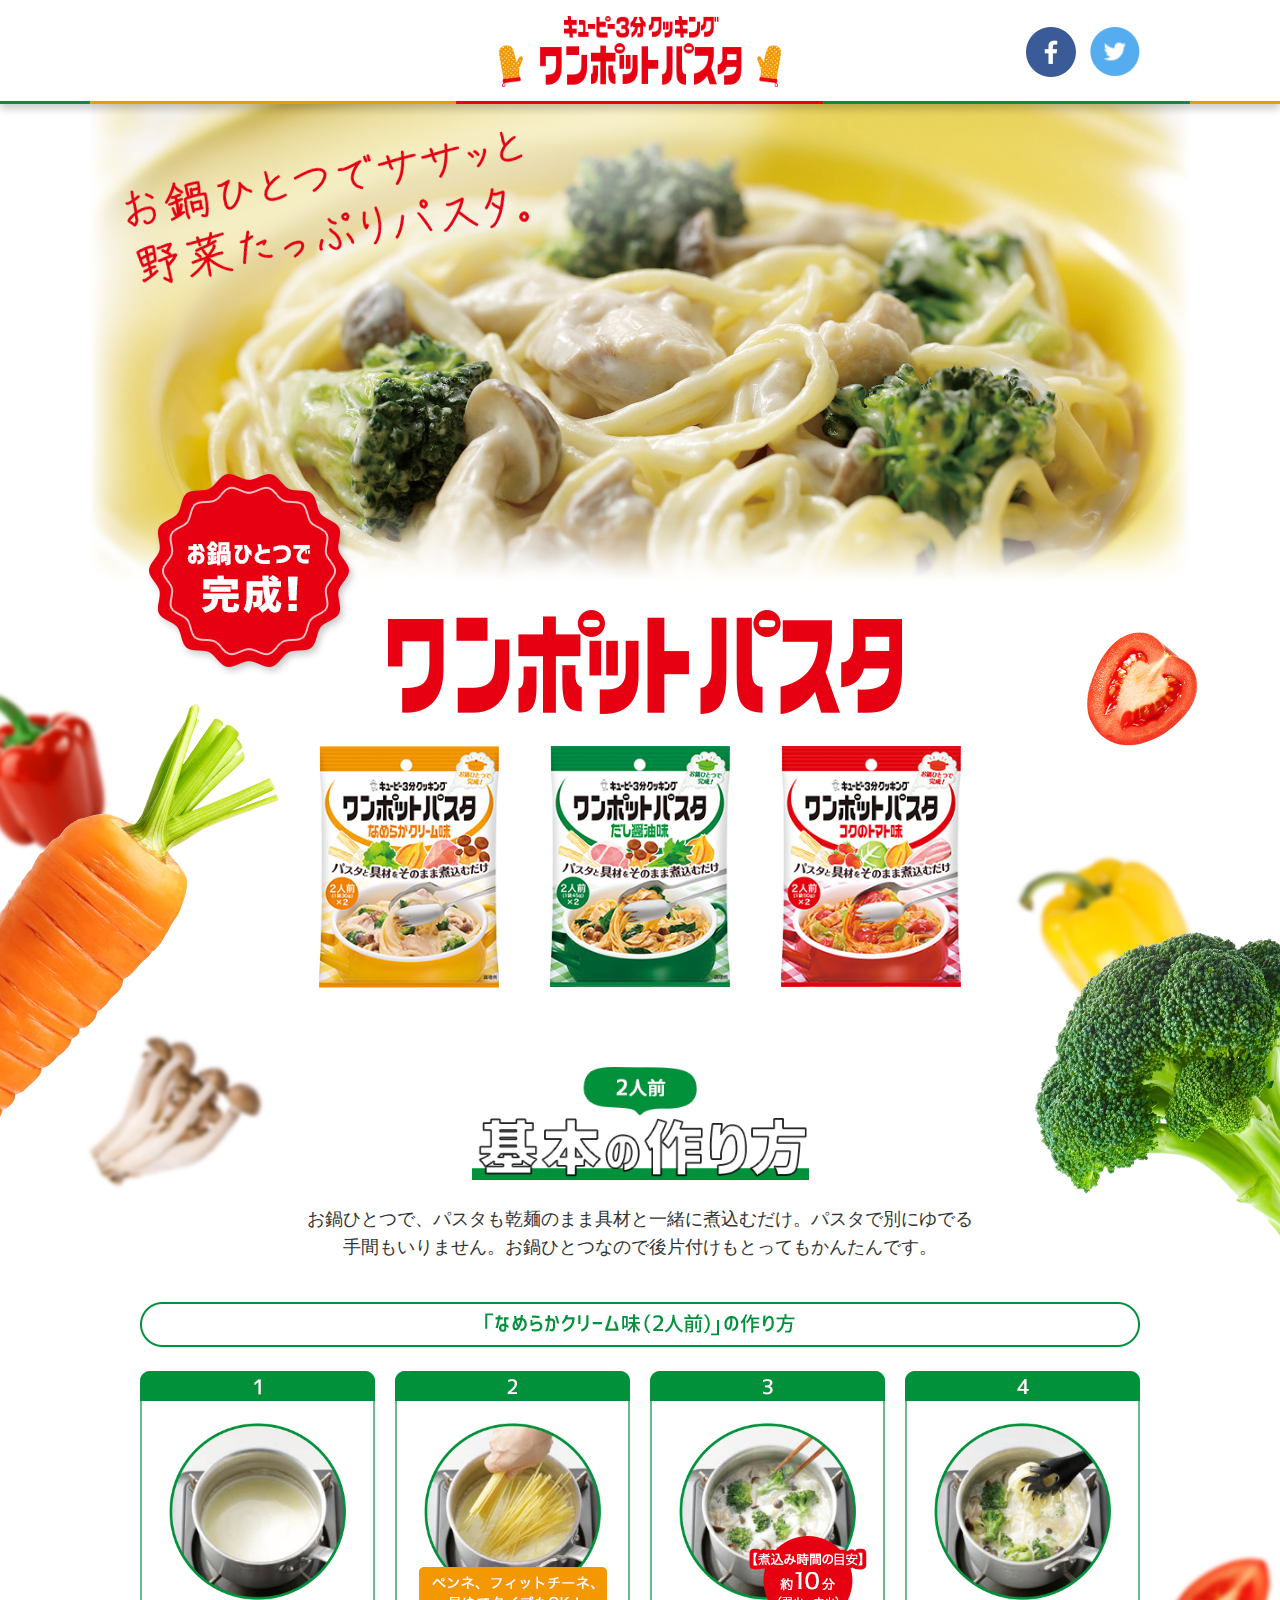
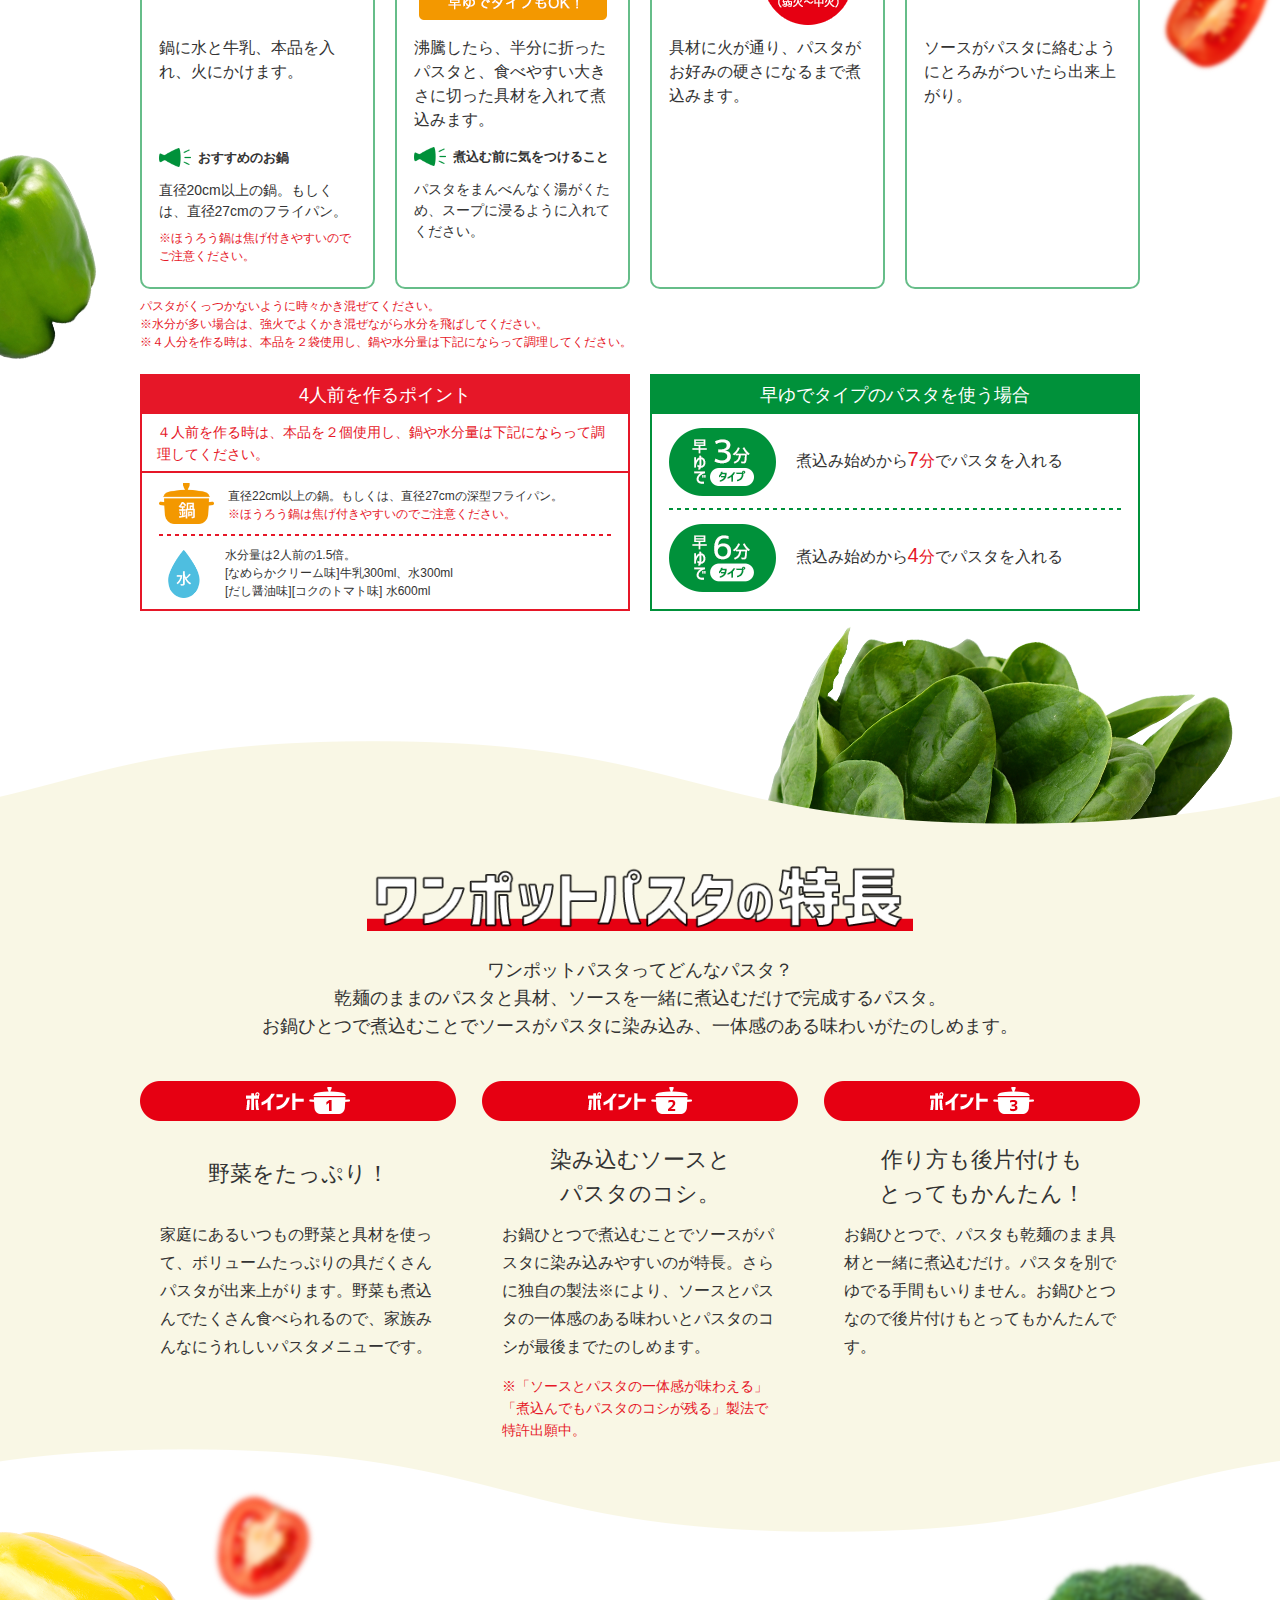
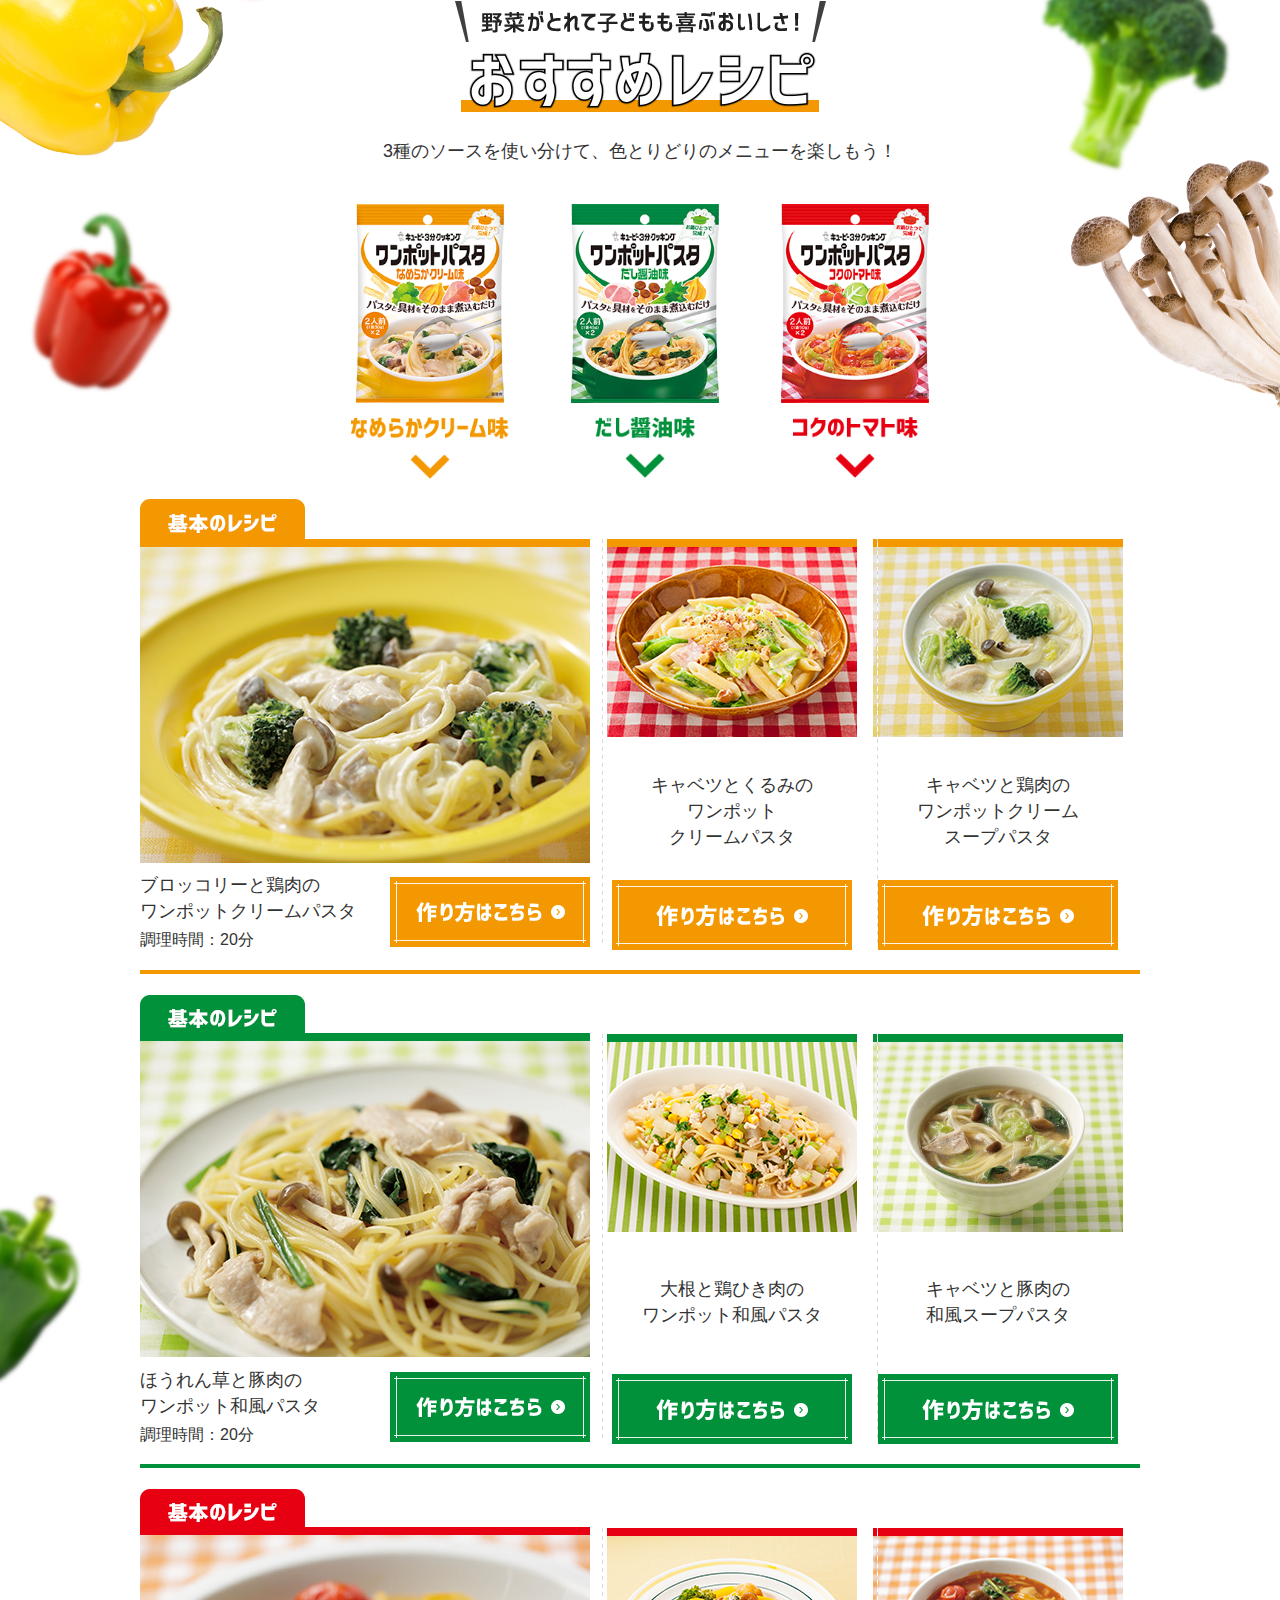
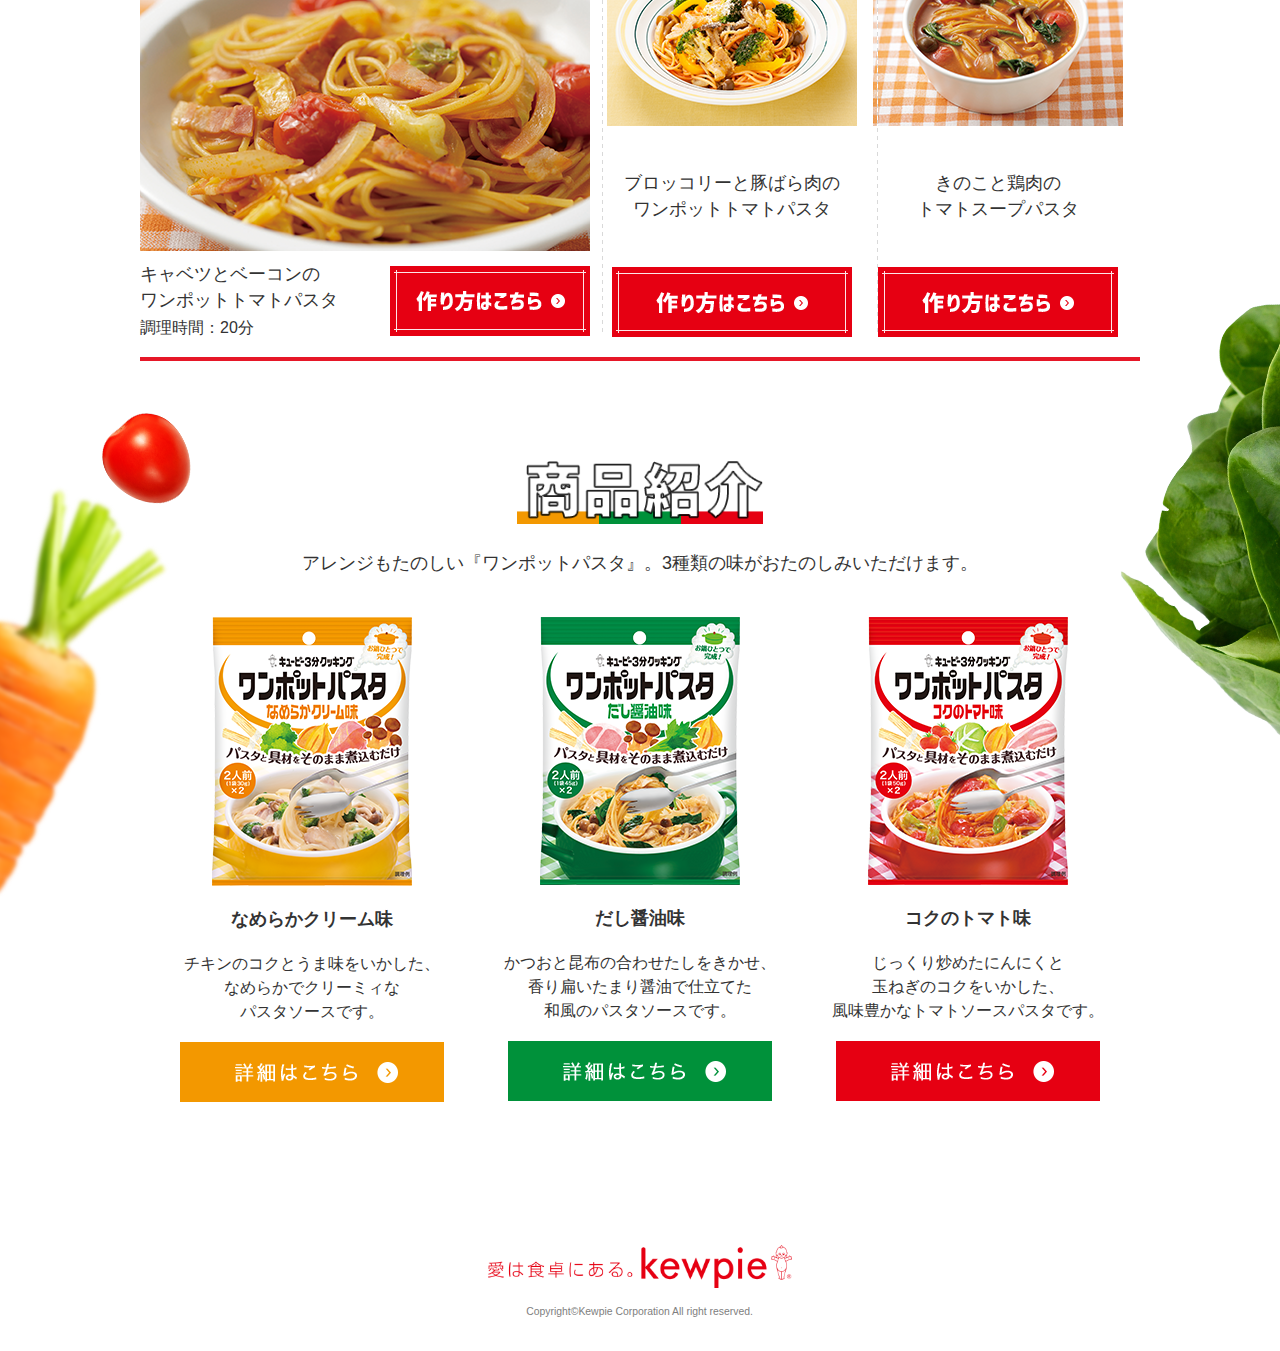
==== commit fbea1caf: "[add] SP版 レシピエリアのCSSを追加" ====
--- a/deploy/index.html
+++ b/deploy/index.html
@@ -176,7 +176,7 @@
     <section class="feature_area" id="feature_section">
         <div class="feature_contents">
             <h2 class="feature_ttl"><img src="images/feature_ttl.png" alt="ワンポットパスタの特長" width="546"></h2>
-            <p class="feature_lead">ワンポットパスタってどんなパスタ？<br>乾麺のままのパスタと具材、ソースを一緒に煮込むだけで完成するパスタ。<br>お鍋ひとつで煮込むことでソースがパスタに染み込み、一体感のある味わいがたのしめます。</p>
+            <p class="feature_lead">ワンポットパスタってどんなパスタ？<br>乾麺のままのパスタと具材、ソースを一緒に煮込むだけで完成するパスタ。<br class="pc_only">お鍋ひとつで煮込むことでソースがパスタに染み込み、一体感のある味わいがたのしめます。</p>
             <ul class="feature_list">
                 <li>
                     <h3 class="feature_num1">ポイント1</h3>
@@ -217,21 +217,21 @@
                 <li class="recipe_cream">
                     <a href="#recipe_menu_cream">
                         <p class="recipe_pkg_img"><img src="images/pkg_cream.png" alt="キューピー３分クッキング ワンポットパスタ なめらかクリーム味" width="148"></p>
-                        <p class="recipe_pkg_ttl"><img src="images/recipe_pkg_ttl_cream.png" alt="なめらかクリーム味" width="158"></p>
+                        <p class="recipe_pkg_ttl pkg_ttl_cream"><img src="images/recipe_pkg_ttl_cream.png" alt="なめらかクリーム味" width="158"></p>
                         <p class="recipe_pkg_arrow"><img src="images/recipe_pkg_arrow_cream.png" width="40"></p>
                     </a>
                 </li>
                 <li class="recipe_dashi">
                     <a href="#recipe_menu_dashi">
                         <p class="recipe_pkg_img"><img src="images/pkg_dashi.png" alt="キューピー３分クッキング ワンポットパスタ だし醤油味" width="148"></p>
-                        <p class="recipe_pkg_ttl"><img src="images/recipe_pkg_ttl_dashi.png" alt="なめらかクリーム味" width="100"></p>
+                        <p class="recipe_pkg_ttl pkg_ttl_dashi"><img src="images/recipe_pkg_ttl_dashi.png" alt="なめらかクリーム味" width="100"></p>
                         <p class="recipe_pkg_arrow"><img src="images/recipe_pkg_arrow_dashi.png" width="40"></p>
                     </a>
                 </li>
                 <li class="recipe_tomato">
                     <a href="#recipe_menu_tomato">
                         <p class="recipe_pkg_img"><img src="images/pkg_tomato.png" alt="キューピー３分クッキング ワンポットパスタ コクのトマト味" width="148"></p>
-                        <p class="recipe_pkg_ttl"><img src="images/recipe_pkg_ttl_tomato.png" alt="なめらかクリーム味" width="125"></p>
+                        <p class="recipe_pkg_ttl pkg_ttl_tomato"><img src="images/recipe_pkg_ttl_tomato.png" alt="なめらかクリーム味" width="125"></p>
                         <p class="recipe_pkg_arrow"><img src="images/recipe_pkg_arrow_tomato.png" width="40"></p>
                     </a>
                 </li>
@@ -250,12 +250,12 @@
                         </li>
                         <li>
                             <p class="recipe_sub_img recipe_cream_walnut">キャベツとくるみのワンポットクリームパスタ</p>
-                            <p class="recipe_sub_ttl_cream">キャベツとくるみの<br>ワンポット<br>クリームパスタ</p>
+                            <p class="recipe_sub_ttl_cream">キャベツとくるみの<br>ワンポット<br class="pc_only">クリームパスタ</p>
                             <p class="recipe_sub_btn_cream"><a href="">作り方はこちら</a></p>
                         </li>
                         <li>
                             <p class="recipe_sub_img recipe_cream_soup">キャベツと鶏肉のワンポットクリームスープパスタ</p>
-                            <p class="recipe_sub_ttl_cream">ブロッコリーと鶏肉の<br>ワンポットクリーム<br>パスタ</p>
+                            <p class="recipe_sub_ttl_cream">キャベツと鶏肉の<br class="pc_only">ワンポットクリーム<br class="pc_only">スープパスタ</p>
                             <p class="recipe_sub_btn_cream"><a href="">作り方はこちら</a></p>
                         </li>
                     </ul>
@@ -289,7 +289,7 @@
                             <p class="recipe_main_img_tomato">キャベツとベーコンのワンポットトマトパスタ</p>
                             <div class="recipe_wrap">
                                 <p class="recipe_main_pkg"><img src="images/pkg_tomato.png" alt="キューピー３分クッキング ワンポットパスタ だし醤油味" width="134"></p>
-                                <p class="recipe_main_ttl">ほキャベツとベーコンの<br>ワンポットトマトパスタ</p>
+                                <p class="recipe_main_ttl">キャベツとベーコンの<br>ワンポットトマトパスタ</p>
                                 <p class="recipe_main_time">調理時間：20分</p>
                             </div>
                             <p class="recipe_main_btn_tomato"><a href="">作り方はこちら</a></p>
--- a/deploy/styles/main.css
+++ b/deploy/styles/main.css
@@ -1,3 +1,3 @@
-﻿html,body,div,span,applet,object,iframe,h1,h2,h3,h4,h5,h6,p,blockquote,pre,a,abbr,acronym,address,big,cite,code,del,dfn,em,img,ins,kbd,q,s,samp,small,strike,strong,sub,sup,tt,var,b,u,i,center,dl,dt,dd,ol,ul,li,fieldset,form,label,legend,table,caption,tbody,tfoot,thead,tr,th,td,article,aside,canvas,details,embed,figure,figcaption,footer,header,hgroup,menu,nav,output,ruby,section,summary,time,mark,audio,video{margin:0;padding:0;border:0;font-size:100%;font:inherit;vertical-align:baseline}article,aside,details,figcaption,figure,footer,header,hgroup,menu,nav,section{display:block}body{line-height:1}ol,ul{list-style:none}blockquote,q{quotes:none}blockquote:before,blockquote:after,q:before,q:after{content:'';content:none}table{border-collapse:collapse;border-spacing:0}.howto_area .howto_contents,.feature_area .feature_contents,.recipe_area .recipe_contents,.intro_area .intro_contents,footer .footer_contens{position:relative}@media screen and (min-width: 769px), print{.howto_area .howto_contents,.feature_area .feature_contents,.recipe_area .recipe_contents,.intro_area .intro_contents,footer .footer_contens{width:1000px;margin-left:auto;margin-right:auto}}@media screen and (max-width: 768px){.howto_area .howto_contents,.feature_area .feature_contents,.recipe_area .recipe_contents,.intro_area .intro_contents,footer .footer_contens{width:89.33333%;margin:0 auto}}@media screen and (min-width: 769px), print{header .header_contentes,.mv_area .mv_contents,nav .nav_contents{position:relative;width:1000px;margin-left:auto;margin-right:auto}}@media screen and (max-width: 768px){.pc_only{display:none}}.sp_only{display:none}@media screen and (max-width: 768px){.sp_only{display:inherit}}@media screen and (min-width: 769px), print{.btnImg_hover{transition:all 0.3s cubic-bezier(0.42, 0, 0.58, 1)}.btnImg_hover:hover{opacity:0.6}}.hanging_indent>li{padding-left:1em;text-indent:-1em}.subsmall{text-indent:0;-webkit-transform:scale(0.8);-ms-transform:scale(0.8);transform:scale(0.8);-webkit-transform-origin:25% 70%;-ms-transform-origin:25% 70%;transform-origin:25% 70%}body{background-color:#fff;color:#333;font-family:"ヒラギノ角ゴ Pro W3", "Hiragino Kaku Gothic Pro", "メイリオ", Meiryo, sans-serif}body * img{vertical-align:bottom;max-width:100%;height:auto}@media screen and (min-width: 769px), print{body{font-size:18px;min-width:1000px}}@media screen and (max-width: 768px){body{min-width:inherit;-webkit-text-size-adjust:100%}}a,a:link,a:visited,a:hover,a:active{color:#00a0e9;text-decoration:none}header{position:relative;z-index:15}@media screen and (min-width: 769px), print{header{background:url(../images/header_line.gif) repeat-x center bottom;box-shadow:0px 5px 8px rgba(0,0,0,0.2)}}@media screen and (max-width: 768px){header{display:flex;justify-content:space-between;position:fixed;top:0;left:0;width:100%;background-color:#fff;box-shadow:0px 5px 8px rgba(0,0,0,0.2)}}@media screen and (min-width: 769px), print{header .header_contentes{margin:0 auto;padding:16px 0 17px}}@media screen and (max-width: 768px){header .header_contentes{width:100%;padding:7px 0 8px;background:url(../images/header_line_sp.gif) repeat-x center bottom;background-size:375px 2px}}header .header_contentes .header_logo{text-align:center}@media screen and (max-width: 768px){header .header_contentes .header_logo{width:178px;margin:0 auto}header .header_contentes .header_logo>img{width:100%;height:auto}}header .header_contentes .header_sns{display:flex;justify-content:space-between;position:absolute}@media screen and (min-width: 769px), print{header .header_contentes .header_sns{width:114px;top:27px;right:0}}@media screen and (max-width: 768px){header .header_contentes .header_sns{display:none}}header .header_contentes .header_sns li>a{display:block}@media screen and (min-width: 769px), print{header .header_nav_btn{display:none}}@media screen and (max-width: 768px){header .header_nav_btn{position:relative;width:60px;height:60px;background-color:#00913a}}header .header_nav_btn>a{display:block;width:60px;height:60px}@media screen and (max-width: 768px){header .header_nav_btn>a .header_nav_name{position:relative;padding:15px 0 6px;font-size:10px;font-weight:bold;color:#fff;text-align:center}}@media screen and (max-width: 768px){header .header_nav_btn>a span,header .header_nav_btn>a span:before,header .header_nav_btn>a span:after{position:absolute;top:30px;right:13px;content:"";display:block;width:35px;margin:0 auto;border-top:2px solid #fff;border-radius:1px}}@media screen and (max-width: 768px){header .header_nav_btn>a span:before{top:4px;right:0}}@media screen and (max-width: 768px){header .header_nav_btn>a span:after{top:10px;right:0}}@media screen and (min-width: 769px), print{.mv_area{margin:0 auto;background:url(../images/mv_bg1.png) no-repeat center top}}@media screen and (max-width: 768px){.mv_area{padding-top:60px;background:url(../images/mv_bg1_sp.png) no-repeat center 60px;background-size:contain}}.mv_area .mv_contents{position:relative}@media screen and (min-width: 769px), print{.mv_area .mv_contents{margin:0 auto}}@media screen and (max-width: 768px){.mv_area .mv_contents{margin-bottom:8%}}@media screen and (min-width: 769px), print{.mv_area .mv_contents .mv_copy{margin-left:-50px;display:block;width:795px;height:352px;background:url("../images/mv_copy.png") no-repeat 50% 50%;background-size:contain;text-indent:-9999px}}@media screen and (max-width: 768px){.mv_area .mv_contents .mv_copy{display:block;width:100%;height:0;padding-bottom:37.46667%;background:url("../images/mv_copy_sp.png") no-repeat 50% 50%;background-size:contain;text-indent:-9999px}}.mv_area .mv_contents .mv_tag{position:absolute}@media screen and (min-width: 769px), print{.mv_area .mv_contents .mv_tag{margin-left:-50px;top:368px;left:56px}}@media screen and (max-width: 768px){.mv_area .mv_contents .mv_tag{width:21.6%;padding:17.86667% 0 0 4%}.mv_area .mv_contents .mv_tag>img{width:100%;height:auto}}.mv_area .mv_contents h1{text-align:center}@media screen and (min-width: 769px), print{.mv_area .mv_contents h1{margin:154px 0 32px 9px}}@media screen and (max-width: 768px){.mv_area .mv_contents h1{width:53.06667%;margin:29.2% 0 3.73333% 25.73333%}.mv_area .mv_contents h1>img{width:100%;height:auto}}.mv_area .mv_contents .mv_pkg{display:flex;justify-content:space-between;margin:0 auto}@media screen and (min-width: 769px), print{.mv_area .mv_contents .mv_pkg{width:642px}}@media screen and (max-width: 768px){.mv_area .mv_contents .mv_pkg{width:80.8%}.mv_area .mv_contents .mv_pkg>li{width:28.71287%}.mv_area .mv_contents .mv_pkg>li>img{width:100%;height:auto}}.mv_area .mv_bg_obj_wrap{position:relative}.mv_area .mv_bg_obj_wrap [class*=mv_bg_obj]{position:absolute;width:100%}@media screen and (min-width: 769px), print{.mv_area .mv_bg_obj_wrap .mv_bg_obj1{top:-357px;left:0;height:560px;background:url(../images/mv_bg_obj1.png) no-repeat center top}}@media screen and (max-width: 768px){.mv_area .mv_bg_obj_wrap .mv_bg_obj1{top:0;right:0;margin-top:-4%;display:block;width:13.2%;height:0;padding-bottom:22.53333%;background:url("../images/mv_bg_obj1_sp.png") no-repeat 50% 50%;background-size:contain;text-indent:-9999px}}@media screen and (min-width: 769px), print{.mv_area .mv_bg_obj_wrap .mv_bg_obj2{top:-301px;left:0;height:342px;background:url(../images/mv_bg_obj2.png) no-repeat center top}}@media screen and (max-width: 768px){.mv_area .mv_bg_obj_wrap .mv_bg_obj2{display:none}}@media screen and (min-width: 769px), print{.mv_area .mv_bg_obj_wrap .mv_bg_obj3{top:-285px;left:0;height:594px;background:url(../images/mv_bg_obj3.png) no-repeat center top}}@media screen and (max-width: 768px){.mv_area .mv_bg_obj_wrap .mv_bg_obj3{display:none}}nav{position:fixed;width:100%;z-index:16}@media screen and (min-width: 769px), print{nav{display:none;top:0;background-color:rgba(255,255,255,0.9)}}@media screen and (max-width: 768px){nav{display:none;top:60px;right:0;bottom:0;left:0;width:100%;max-height:100%;overflow:scroll;background-color:#fff;box-shadow:0px 5px 8px rgba(0,0,0,0.2);-webkit-overflow-scrolling:touch}}@media screen and (min-width: 769px), print{nav .nav_contents{display:flex;justify-content:space-between;align-items:center;margin:0 auto;padding:18px 0 18px}}@media screen and (max-width: 768px){nav .nav_contents .nav_logo{display:none}}nav .nav_contents .nav_logo a{display:block}@media screen and (min-width: 769px), print{nav .nav_contents .nav_list{display:flex;justify-content:space-between;width:535px}}nav .nav_contents .nav_list li a>img{vertical-align:middle}@media screen and (max-width: 768px){nav .nav_contents .nav_list li{border-bottom:2px solid #ccc;line-height:3.1em}nav .nav_contents .nav_list li>a{display:block;padding:0 5.33333%}}@media screen and (max-width: 768px){nav .nav_contents .nav_list .nav_howto{padding:0;border-bottom:none}}@media screen and (max-width: 768px){nav .nav_contents .nav_list .nav_howto .nav_howto_ttl{border-bottom:2px solid #ccc}}@media screen and (max-width: 768px){nav .nav_contents .nav_list .nav_howto .nav_howto_ttl img{width:91px}}@media screen and (min-width: 769px), print{nav .nav_contents .nav_list .nav_howto .nav_howto_four,nav .nav_contents .nav_list .nav_howto .nav_howto_fast{display:none}}@media screen and (max-width: 768px){nav .nav_contents .nav_list .nav_howto .nav_howto_four>a,nav .nav_contents .nav_list .nav_howto .nav_howto_fast>a{padding:0 9.33333%}}@media screen and (max-width: 768px){nav .nav_contents .nav_list .nav_recipe .nav_recipe_ttl{border-bottom:2px solid #ccc}}@media screen and (max-width: 768px){nav .nav_contents .nav_list .nav_recipe .nav_recipe_contents{display:flex;justify-content:space-between;padding:4% 9.33333%}}@media screen and (max-width: 768px){nav .nav_contents .nav_list .nav_intro .nav_intro_ttl{border-bottom:2px solid #ccc}}@media screen and (max-width: 768px){nav .nav_contents .nav_list .nav_intro .nav_intro_contents{display:flex;justify-content:space-between;padding:4% 13.06667%}}@media screen and (max-width: 768px){nav .nav_contents .nav_list .nav_feature img{width:146px}nav .nav_contents .nav_list .nav_recipe img{width:90px}nav .nav_contents .nav_list .nav_intro img{width:65px}}nav .nav_contents .nav_sns{display:flex;justify-content:space-between;align-items:center}@media screen and (min-width: 769px), print{nav .nav_contents .nav_sns{width:114px}}@media screen and (max-width: 768px){nav .nav_contents .nav_sns{border-bottom:2px solid #ccc}}@media screen and (max-width: 768px){nav .nav_contents .nav_sns li{width:100%;padding:24px 0;border-left:2px solid #ccc}nav .nav_contents .nav_sns li:first-child{border-left:none}}nav .nav_contents .nav_sns li>a{display:block;margin:0 auto}@media screen and (min-width: 769px), print{nav .nav_contents .nav_sns .nav_sns_fb>a{display:block;width:50px;height:50px;background:url("../images/sns_fb.png") no-repeat 50% 50%;background-size:contain;text-indent:-9999px}}@media screen and (max-width: 768px){nav .nav_contents .nav_sns .nav_sns_fb>a{display:block;width:100%;height:0;padding-bottom:22px;background:url("../images/sns_fb_sp.png") no-repeat 50% 50%;background-size:contain;text-indent:-9999px}}@media screen and (min-width: 769px), print{nav .nav_contents .nav_sns .nav_sns_tw>a{display:block;width:50px;height:50px;background:url("../images/sns_tw.png") no-repeat 50% 50%;background-size:contain;text-indent:-9999px}}@media screen and (max-width: 768px){nav .nav_contents .nav_sns .nav_sns_tw>a{display:block;width:100%;height:0;padding-bottom:22px;background:url("../images/sns_tw_sp.png") no-repeat 50% 50%;background-size:contain;text-indent:-9999px}}@media screen and (min-width: 769px), print{nav .nav_contents .nav_sns .nav_sns_line{display:none}}@media screen and (max-width: 768px){nav .nav_contents .nav_sns .nav_sns_line>a{display:block;width:100%;height:0;padding-bottom:22px;background:url("../images/sns_line_sp.png") no-repeat 50% 50%;background-size:contain;text-indent:-9999px}}@media screen and (min-width: 769px), print{.howto_area{position:relative;top:-153px}}.howto_area .howto_contents{position:relative;z-index:3}@media screen and (min-width: 769px), print{.howto_area .howto_contents{margin:232px auto 213px}}.howto_area .howto_contents .howto_ttl{text-align:center}@media screen and (min-width: 769px), print{.howto_area .howto_contents .howto_ttl{margin-bottom:26px}}@media screen and (max-width: 768px){.howto_area .howto_contents .howto_ttl{width:60%;margin:0 auto 6.26866%}.howto_area .howto_contents .howto_ttl>img{width:100%;height:auto}}@media screen and (min-width: 769px), print{.howto_area .howto_contents .howto_lead{margin-bottom:40px;line-height:1.55em;text-align:center}}@media screen and (max-width: 768px){.howto_area .howto_contents .howto_lead{margin-bottom:6.26866%;font-size:4.26vw;line-height:1.37em}}@media screen and (min-width: 769px), print{.howto_area .howto_contents .howto_sub_ttl{margin-bottom:24px;display:block;width:1000px;height:45px;background:url("../images/howto_sub_ttl.png") no-repeat 50% 50%;background-size:contain;text-indent:-9999px}}@media screen and (max-width: 768px){.howto_area .howto_contents .howto_sub_ttl{margin-bottom:4.77612%;display:block;width:100%;height:0;padding-bottom:11.34328%;background:url("../images/howto_sub_ttl_sp.png") no-repeat 50% 50%;background-size:contain;text-indent:-9999px}}@media screen and (min-width: 769px), print{.howto_area .howto_contents .howto_steps{display:flex;justify-content:space-between;margin-bottom:8px}}@media screen and (max-width: 768px){.howto_area .howto_contents .howto_steps{margin-bottom:5.97015%}}@media screen and (min-width: 769px), print{.howto_area .howto_contents .howto_steps li{position:relative;width:235px;height:518px;border:2px solid rgba(0,145,58,0.6);border-radius:10px;box-sizing:border-box}}@media screen and (max-width: 768px){.howto_area .howto_contents .howto_steps li{*zoom:1;margin-bottom:2.23881%}.howto_area .howto_contents .howto_steps li:after{content:"";display:block;clear:both}}@media screen and (min-width: 769px), print{.howto_area .howto_contents .howto_steps li [class*=howto_num]{position:absolute;top:-2px;left:-2px}}@media screen and (max-width: 768px){.howto_area .howto_contents .howto_steps li [class*=howto_num]{float:left;margin-right:3.28358%}}@media screen and (min-width: 769px), print{.howto_area .howto_contents .howto_steps li .howto_num1{display:block;width:235px;height:30px;background:url("../images/howto_num1.png") no-repeat 50% 50%;background-size:contain;text-indent:-9999px}.howto_area .howto_contents .howto_steps li .howto_num2{display:block;width:235px;height:30px;background:url("../images/howto_num2.png") no-repeat 50% 50%;background-size:contain;text-indent:-9999px}.howto_area .howto_contents .howto_steps li .howto_num3{display:block;width:235px;height:30px;background:url("../images/howto_num3.png") no-repeat 50% 50%;background-size:contain;text-indent:-9999px}.howto_area .howto_contents .howto_steps li .howto_num4{display:block;width:235px;height:30px;background:url("../images/howto_num4.png") no-repeat 50% 50%;background-size:contain;text-indent:-9999px}}@media screen and (max-width: 768px){.howto_area .howto_contents .howto_steps li .howto_num1{display:block;width:6.26866%;height:0;padding-bottom:64.62687%;background:url("../images/howto_num1_sp.png") no-repeat 50% 50%;background-size:contain;text-indent:-9999px}.howto_area .howto_contents .howto_steps li .howto_num2{display:block;width:6.26866%;height:0;padding-bottom:71.9403%;background:url("../images/howto_num2_sp.png") no-repeat 50% 50%;background-size:contain;text-indent:-9999px}.howto_area .howto_contents .howto_steps li .howto_num3{display:block;width:6.26866%;height:0;padding-bottom:43.73134%;background:url("../images/howto_num3_sp.png") no-repeat 50% 50%;background-size:contain;text-indent:-9999px}.howto_area .howto_contents .howto_steps li .howto_num4{display:block;width:6.26866%;height:0;padding-bottom:43.73134%;background:url("../images/howto_num4_sp.png") no-repeat 50% 50%;background-size:contain;text-indent:-9999px}}@media screen and (max-width: 768px){.howto_area .howto_contents .howto_steps li:last-child .howto_inner{padding-bottom:0;border-bottom:none}}.howto_area .howto_contents .howto_steps li .howto_inner{position:relative}@media screen and (min-width: 769px), print{.howto_area .howto_contents .howto_steps li .howto_inner{width:198px;margin:0 auto}}@media screen and (max-width: 768px){.howto_area .howto_contents .howto_steps li .howto_inner{float:left;width:90.44776%;padding:2.47525% 0 4.9505%;border-bottom:1px solid rgba(0,145,58,0.6)}}@media screen and (min-width: 769px), print{.howto_area .howto_contents .howto_steps li .howto_inner .howto_photo{margin:50px 0 36px;text-align:center}}@media screen and (max-width: 768px){.howto_area .howto_contents .howto_steps li .howto_inner .howto_photo{float:left;width:43.06931%;margin-right:4.12541%}.howto_area .howto_contents .howto_steps li .howto_inner .howto_photo>img{width:100%;height:auto}}@media screen and (max-width: 768px){.howto_area .howto_contents .howto_steps li .howto_inner .howto_photo1{margin-bottom:3.9604%}}@media screen and (max-width: 768px){.howto_area .howto_contents .howto_steps li .howto_inner .howto_photo2{margin-bottom:14.19142%}}.howto_area .howto_contents .howto_steps li .howto_inner .howto_notice2{position:absolute}@media screen and (min-width: 769px), print{.howto_area .howto_contents .howto_steps li .howto_inner .howto_notice2{top:144px;left:5px;display:block;width:188px;height:53px;background:url("../images/howto2_notice.png") no-repeat 50% 50%;background-size:contain;text-indent:-9999px}}@media screen and (max-width: 768px){.howto_area .howto_contents .howto_steps li .howto_inner .howto_notice2{top:0;margin-top:49.50495%;display:block;width:100%;height:0;padding-bottom:7.26073%;background:url("../images/howto2_notice_sp.png") no-repeat 50% 50%;background-size:contain;text-indent:-9999px}}.howto_area .howto_contents .howto_steps li .howto_inner .howto_notice3{position:absolute}@media screen and (min-width: 769px), print{.howto_area .howto_contents .howto_steps li .howto_inner .howto_notice3{top:113px;right:0;display:block;width:118px;height:89px;background:url("../images/howto3_notice.png") no-repeat 50% 50%;background-size:contain;text-indent:-9999px}}@media screen and (max-width: 768px){.howto_area .howto_contents .howto_steps li .howto_inner .howto_notice3{top:0;left:0;margin-top:26.89769%;margin-left:29.0429%;display:block;width:22.93729%;height:0;padding-bottom:18.81188%;background:url("../images/howto3_notice_sp.png") no-repeat 50% 50%;background-size:contain;text-indent:-9999px}}@media screen and (min-width: 769px), print{.howto_area .howto_contents .howto_steps li .howto_inner [class*=howto_desc]{font-size:16px;line-height:1.5em}}@media screen and (max-width: 768px){.howto_area .howto_contents .howto_steps li .howto_inner [class*=howto_desc]{font-size:3.73vw;line-height:1.42em}}@media screen and (min-width: 769px), print{.howto_area .howto_contents .howto_steps li .howto_inner .howto_desc1{margin-bottom:64px}.howto_area .howto_contents .howto_steps li .howto_inner .howto_desc2{margin-bottom:15px}}@media screen and (max-width: 768px){.howto_area .howto_contents .howto_steps li .howto_inner .howto_desc1{margin-top:14.85149%}.howto_area .howto_contents .howto_steps li .howto_inner .howto_desc2{margin-top:8.58086%}.howto_area .howto_contents .howto_steps li .howto_inner .howto_desc3{margin-top:5.44554%}.howto_area .howto_contents .howto_steps li .howto_inner .howto_desc4{margin-top:11.55116%}}@media screen and (max-width: 768px){.howto_area .howto_contents .howto_steps li .howto_inner .howto_point{clear:both}}.howto_area .howto_contents .howto_steps li .howto_inner .howto_point .howto_point_ttl{font-weight:bold}@media screen and (min-width: 769px), print{.howto_area .howto_contents .howto_steps li .howto_inner .howto_point .howto_point_ttl{margin-bottom:12px;padding-left:39px;background:url(../images/howto_point_ttl_icon.png) no-repeat left center;background-size:32px 19px;font-size:13px;line-height:1.5em}}@media screen and (max-width: 768px){.howto_area .howto_contents .howto_steps li .howto_inner .howto_point .howto_point_ttl{margin-bottom:2.31023%;padding-left:10.23102%;background:url(../images/howto_point_ttl_icon.png) no-repeat left center;background-size:contain;font-size:3.46vw;line-height:1.1em}}@media screen and (min-width: 769px), print{.howto_area .howto_contents .howto_steps li .howto_inner .howto_point .howto_point_desc{margin-bottom:7px;font-size:14px;line-height:1.5em}}@media screen and (max-width: 768px){.howto_area .howto_contents .howto_steps li .howto_inner .howto_point .howto_point_desc{font-size:2.93vw;line-height:1.45em}}@media screen and (max-width: 768px){.howto_area .howto_contents .howto_steps li .howto_inner .howto_point .howto_point_desc1{margin-bottom:3.13531%}}.howto_area .howto_contents .howto_steps li .howto_inner .howto_point .howto_point_notes{color:#e61728}@media screen and (min-width: 769px), print{.howto_area .howto_contents .howto_steps li .howto_inner .howto_point .howto_point_notes{font-size:12px;line-height:1.5em}}@media screen and (max-width: 768px){.howto_area .howto_contents .howto_steps li .howto_inner .howto_point .howto_point_notes{font-size:2.93vw}}.howto_area .howto_contents .howto_attention{color:#e61728}@media screen and (min-width: 769px), print{.howto_area .howto_contents .howto_attention{margin-bottom:23px;font-size:12px;line-height:1.5em}}@media screen and (max-width: 768px){.howto_area .howto_contents .howto_attention{margin-bottom:4.92537%;font-size:2.93vw;line-height:1.54em}}@media screen and (min-width: 769px), print{.howto_area .howto_contents .howto_point_wrap{display:flex;justify-content:space-between}}.howto_area .howto_contents .howto_point_wrap [class*=point_sub_ttl]{color:#fff;text-align:center}@media screen and (min-width: 769px), print{.howto_area .howto_contents .howto_point_wrap [class*=point_sub_ttl]{padding:10px}}@media screen and (max-width: 768px){.howto_area .howto_contents .howto_point_wrap [class*=point_sub_ttl]{font-size:4.53vw;line-height:1.8em}}@media screen and (min-width: 769px), print{.howto_area .howto_contents .howto_point_wrap .howto_four{width:490px;border:2px solid #e61728;box-sizing:border-box}}@media screen and (max-width: 768px){.howto_area .howto_contents .howto_point_wrap .howto_four{margin-bottom:5.97015%;border:2px solid #e61728}}.howto_area .howto_contents .howto_point_wrap .howto_four .point_sub_ttl_four{background-color:#e61728}.howto_area .howto_contents .howto_point_wrap .howto_four .howto_four_desc{color:#e61728}@media screen and (min-width: 769px), print{.howto_area .howto_contents .howto_point_wrap .howto_four .howto_four_desc{width:456px;padding:8px 15px 5px;border-bottom:2px solid #e61728;font-size:14px;line-height:1.57em}}@media screen and (max-width: 768px){.howto_area .howto_contents .howto_point_wrap .howto_four .howto_four_desc{padding:2.14876% 4.6281%;border-bottom:2px solid #e61728;font-size:3.46vw;line-height:1.46em}}@media screen and (min-width: 769px), print{.howto_area .howto_contents .howto_point_wrap .howto_four [class*=howto_point_desc]{padding-top:4px;font-size:12px;line-height:1.5em}}@media screen and (max-width: 768px){.howto_area .howto_contents .howto_point_wrap .howto_four [class*=howto_point_desc]{font-size:3.2vw;line-height:1.416em}}@media screen and (max-width: 768px){.howto_area .howto_contents .howto_point_wrap .howto_four .howto_four_inner{width:93.28358%;margin:0 auto;padding:2.4% 0}}.howto_area .howto_contents .howto_point_wrap .howto_four .howto_four_pot{*zoom:1;background:url(../images/howto_four_pot_line.gif) repeat-x left bottom;background-size:8px 2px}.howto_area .howto_contents .howto_point_wrap .howto_four .howto_four_pot:after{content:"";display:block;clear:both}@media screen and (min-width: 769px), print{.howto_area .howto_contents .howto_point_wrap .howto_four .howto_four_pot{width:452px;margin:0 auto;padding:10px 0 12px}}.howto_area .howto_contents .howto_point_wrap .howto_four .howto_four_pot .pot_icon{float:left}@media screen and (min-width: 769px), print{.howto_area .howto_contents .howto_point_wrap .howto_four .howto_four_pot .pot_icon{margin-right:14px}}@media screen and (max-width: 768px){.howto_area .howto_contents .howto_point_wrap .howto_four .howto_four_pot .pot_icon{width:14.83871%;margin-right:2.41935%;padding:2.58065% 0}.howto_area .howto_contents .howto_point_wrap .howto_four .howto_four_pot .pot_icon>img{width:100%;height:auto}}@media screen and (max-width: 768px){.howto_area .howto_contents .howto_point_wrap .howto_four .howto_four_pot .howto_point_desc_pot{float:left;width:82.25806%;margin-bottom:1.29032%}}.howto_area .howto_contents .howto_point_wrap .howto_four .howto_four_pot .pot_notice{color:#e61728}@media screen and (min-width: 769px), print{.howto_area .howto_contents .howto_point_wrap .howto_four .howto_four_pot .pot_notice{padding-top:3px;font-size:12px}}@media screen and (max-width: 768px){.howto_area .howto_contents .howto_point_wrap .howto_four .howto_four_pot .pot_notice{width:102.58065%;font-size:2.8vw}}@media screen and (min-width: 769px), print{.howto_area .howto_contents .howto_point_wrap .howto_four .howto_four_water{width:452px;margin:0 auto;padding:10px 0 9px}}.howto_area .howto_contents .howto_point_wrap .howto_four .howto_four_water .water_icon{float:left}@media screen and (min-width: 769px), print{.howto_area .howto_contents .howto_point_wrap .howto_four .howto_four_water .water_icon{margin:4px 25px 0 9px}}@media screen and (max-width: 768px){.howto_area .howto_contents .howto_point_wrap .howto_four .howto_four_water .water_icon{width:9.51613%;margin:0 4.83871% 0 2.41935%;padding-top:.96774%}.howto_area .howto_contents .howto_point_wrap .howto_four .howto_four_water .water_icon>img{width:100%;height:auto}}@media screen and (min-width: 769px), print{.howto_area .howto_contents .howto_point_wrap .howto_four .howto_four_water .howto_point_desc_water{padding-top:0}}@media screen and (min-width: 769px), print{.howto_area .howto_contents .howto_point_wrap .howto_fast{width:490px;border:2px solid #00913a;box-sizing:border-box}}@media screen and (max-width: 768px){.howto_area .howto_contents .howto_point_wrap .howto_fast{border:2px solid #00913a}}.howto_area .howto_contents .howto_point_wrap .howto_fast .point_sub_ttl_fast{background-color:#00913a}.howto_area .howto_contents .howto_point_wrap .howto_fast [class*=howto_fast_inner]{*zoom:1;display:flex;margin:0 auto}.howto_area .howto_contents .howto_point_wrap .howto_fast [class*=howto_fast_inner]:after{content:"";display:block;clear:both}@media screen and (min-width: 769px), print{.howto_area .howto_contents .howto_point_wrap .howto_fast [class*=howto_fast_inner]{width:453px}}@media screen and (max-width: 768px){.howto_area .howto_contents .howto_point_wrap .howto_fast [class*=howto_fast_inner]{align-items:center;width:92.53731%;padding:3.22581% 0}}@media screen and (min-width: 769px), print{.howto_area .howto_contents .howto_point_wrap .howto_fast .fast_desc{font-size:16px}}@media screen and (max-width: 768px){.howto_area .howto_contents .howto_point_wrap .howto_fast .fast_desc{font-size:3.46vw}}.howto_area .howto_contents .howto_point_wrap .howto_fast .fast_desc .red_txt{color:#e61728}@media screen and (min-width: 769px), print{.howto_area .howto_contents .howto_point_wrap .howto_fast .fast_desc .red_txt{font-size:20px}}@media screen and (max-width: 768px){.howto_area .howto_contents .howto_point_wrap .howto_fast .fast_desc .red_txt{font-size:4.26vw}}@media screen and (min-width: 769px), print{.howto_area .howto_contents .howto_point_wrap .howto_fast .fast_desc .red_txt_small{font-size:16px}}@media screen and (max-width: 768px){.howto_area .howto_contents .howto_point_wrap .howto_fast .fast_desc .red_txt_small{font-size:3.46vw}}@media screen and (min-width: 769px), print{.howto_area .howto_contents .howto_point_wrap .howto_fast .fast_desc{margin-top:35px}}.howto_area .howto_contents .howto_point_wrap .howto_fast .howto_fast_inner_three{background:url(../images/howto_fast_line.gif) repeat-x left bottom;background-size:8px 2px}@media screen and (min-width: 769px), print{.howto_area .howto_contents .howto_point_wrap .howto_fast .howto_fast_inner_three .fast_icon_three{margin:14px 20px 14px 0;display:block;width:107px;height:68px;background:url("../images/fast_three_icon.png") no-repeat 50% 50%;background-size:contain;text-indent:-9999px}}@media screen and (max-width: 768px){.howto_area .howto_contents .howto_point_wrap .howto_fast .howto_fast_inner_three .fast_icon_three{margin-right:2.90323%;display:block;width:24.19355%;height:0;padding-bottom:16.45161%;background:url("../images/fast_three_icon_sp.png") no-repeat 50% 50%;background-size:contain;text-indent:-9999px}}@media screen and (min-width: 769px), print{.howto_area .howto_contents .howto_point_wrap .howto_fast .howto_fast_inner_six .fast_icon_six{margin:14px 20px 13px 0;display:block;width:107px;height:68px;background:url("../images/fast_six_icon.png") no-repeat 50% 50%;background-size:contain;text-indent:-9999px}}@media screen and (max-width: 768px){.howto_area .howto_contents .howto_point_wrap .howto_fast .howto_fast_inner_six .fast_icon_six{margin-right:2.90323%;display:block;width:24.19355%;height:0;padding-bottom:16.45161%;background:url("../images/fast_six_icon_sp.png") no-repeat 50% 50%;background-size:contain;text-indent:-9999px}}.howto_area .howto_bg_obj{top:0;left:0;width:100%;overflow:hidden}@media screen and (min-width: 769px), print{.howto_area .howto_bg_obj{position:absolute;height:1360px}}@media screen and (max-width: 768px){.howto_area .howto_bg_obj{position:relative;top:0;margin:-310.4% 0 183.2%;z-index:1}}@media screen and (min-width: 769px), print{.howto_area .howto_bg_obj [class*=howto_bg_obj]{position:absolute;left:50%}}@media screen and (min-width: 769px), print{.howto_area .howto_bg_obj .howto_bg_obj1{top:486px;margin-left:520px;display:block;width:116px;height:120px;background:url("../images/howto_bg_obj1.png") no-repeat 50% 50%;background-size:contain;text-indent:-9999px}}@media screen and (max-width: 768px){.howto_area .howto_bg_obj .howto_bg_obj1{display:block;width:100%;height:0;padding-bottom:138.53333%;background:url("../images/howto_bg_obj_sp.png") no-repeat 50% 50%;background-size:contain;text-indent:-9999px}}@media screen and (min-width: 769px), print{.howto_area .howto_bg_obj .howto_bg_obj2{top:687px;margin-left:-736px;display:block;width:193px;height:206px;background:url("../images/howto_bg_obj2.png") no-repeat 50% 50%;background-size:contain;text-indent:-9999px}}@media screen and (min-width: 769px), print{.howto_area .howto_bg_obj .howto_bg_obj3{top:1159px;margin-left:25px;display:block;width:568px;height:502px;background:url("../images/howto_bg_obj3.png") no-repeat 50% 50%;background-size:contain;text-indent:-9999px}}.feature_area{position:relative;background-color:#f9f7e5}@media screen and (min-width: 769px), print{.feature_area{top:-153px}}@media screen and (min-width: 769px), print{.feature_area:before{content:"";display:block;position:absolute;top:-83px;width:100%;height:83px;background:url(../images/feature_bg_top.png) repeat-x center top}}@media screen and (min-width: 769px), print{.feature_area:after{content:"";display:block;position:absolute;bottom:-83px;width:100%;height:83px;background:url(../images/feature_bg_bottom.png) repeat-x center top}}@media screen and (min-width: 769px), print{.feature_area .feature_contents{padding:42px 0 7px}}.feature_area .feature_contents .feature_ttl{text-align:center}@media screen and (min-width: 769px), print{.feature_area .feature_contents .feature_ttl{margin-bottom:26px}}.feature_area .feature_contents .feature_lead{text-align:center}@media screen and (min-width: 769px), print{.feature_area .feature_contents .feature_lead{margin-bottom:40px;font-size:18px;line-height:1.55em}}.feature_area .feature_contents .feature_list{display:flex;justify-content:space-between}@media screen and (min-width: 769px), print{.feature_area .feature_contents .feature_list li{width:316px}}@media screen and (min-width: 769px), print{.feature_area .feature_contents .feature_list li .feature_num1{display:block;width:316px;height:40px;background:url("../images/feature_num1.png") no-repeat 50% 50%;background-size:contain;text-indent:-9999px}}@media screen and (min-width: 769px), print{.feature_area .feature_contents .feature_list li .feature_num2{display:block;width:316px;height:40px;background:url("../images/feature_num2.png") no-repeat 50% 50%;background-size:contain;text-indent:-9999px}}@media screen and (min-width: 769px), print{.feature_area .feature_contents .feature_list li .feature_num3{display:block;width:316px;height:40px;background:url("../images/feature_num3.png") no-repeat 50% 50%;background-size:contain;text-indent:-9999px}}.feature_area .feature_contents .feature_list li .feature_inner{margin:0 auto}@media screen and (min-width: 769px), print{.feature_area .feature_contents .feature_list li .feature_inner{width:276px}}.feature_area .feature_contents .feature_list li .feature_inner [class*=feature_sub_ttl]{text-align:center}@media screen and (min-width: 769px), print{.feature_area .feature_contents .feature_list li .feature_inner [class*=feature_sub_ttl]{margin:22px 0 11px;font-size:22px;line-height:1.54em}}@media screen and (min-width: 769px), print{.feature_area .feature_contents .feature_list li .feature_inner .feature_sub_ttl1{margin:36px 0 30px}}@media screen and (min-width: 769px), print{.feature_area .feature_contents .feature_list li .feature_inner .feature_desc{margin-bottom:15px;font-size:16px;line-height:1.75em}}.feature_area .feature_contents .feature_list li .feature_inner .feature_notes{color:#e61728}@media screen and (min-width: 769px), print{.feature_area .feature_contents .feature_list li .feature_inner .feature_notes{font-size:14px;line-height:1.57em}}@media screen and (min-width: 769px), print{.recipe_area{position:relative;top:-153px;margin-bottom:100px}}.recipe_area .recipe_bg_obj{position:absolute;top:-114px;left:0;width:100%;height:100%;overflow:hidden}@media screen and (min-width: 769px), print{.recipe_area .recipe_bg_obj [class*=recipe_bg_obj]{position:absolute;top:0;left:50%}}@media screen and (min-width: 769px), print{.recipe_area .recipe_bg_obj .recipe_bg_obj1{top:70px;margin-left:-612px;display:block;width:1205px;height:435px;background:url("../images/recipe_bg_obj1.png") no-repeat 50% 50%;background-size:contain;text-indent:-9999px}.recipe_area .recipe_bg_obj .recipe_bg_obj2{top:0;margin-left:-430px;display:block;width:1131px;height:522px;background:url("../images/recipe_bg_obj2.png") no-repeat 50% 50%;background-size:contain;text-indent:-9999px}.recipe_area .recipe_bg_obj .recipe_bg_obj3{top:42px;margin-left:-702px;display:block;width:286px;height:225px;background:url("../images/recipe_bg_obj3.png") no-repeat 50% 50%;background-size:contain;text-indent:-9999px}.recipe_area .recipe_bg_obj .recipe_bg_obj4{top:1302px;margin-left:-722px;display:block;width:167px;height:196px;background:url("../images/recipe_bg_obj4.png") no-repeat 50% 50%;background-size:contain;text-indent:-9999px}}.recipe_area .recipe_contents{position:relative;z-index:14}.recipe_area .recipe_contents .recipe_ttl{margin:153px auto 30px}@media screen and (min-width: 769px), print{.recipe_area .recipe_contents .recipe_ttl{display:block;width:371px;height:111px;background:url("../images/recipe_ttl.png") no-repeat 50% 50%;background-size:contain;text-indent:-9999px}}.recipe_area .recipe_contents .recipe_lead{text-align:center}@media screen and (min-width: 769px), print{.recipe_area .recipe_contents .recipe_lead{margin-bottom:44px}}.recipe_area .recipe_contents .recipe_pkg{display:flex;justify-content:space-between;margin:0 auto}@media screen and (min-width: 769px), print{.recipe_area .recipe_contents .recipe_pkg{width:578px;margin-bottom:20px}}.recipe_area .recipe_contents .recipe_pkg li a{display:block}.recipe_area .recipe_contents .recipe_pkg li .recipe_pkg_img,.recipe_area .recipe_contents .recipe_pkg li .recipe_pkg_ttl,.recipe_area .recipe_contents .recipe_pkg li .recipe_pkg_arrow{text-align:center}.recipe_area .recipe_contents .recipe_pkg li .recipe_pkg_ttl{margin:14px 0 15px}@media screen and (min-width: 769px), print{.recipe_area .recipe_contents .recipe_taste_list>li{margin-bottom:20px}}.recipe_area .recipe_contents .recipe_taste_list .recipe_list{position:relative;display:flex;justify-content:space-between}@media screen and (min-width: 769px), print{.recipe_area .recipe_contents .recipe_taste_list .recipe_list{padding-bottom:20px}}@media screen and (min-width: 769px), print{.recipe_area .recipe_contents .recipe_taste_list .recipe_list.recipe_list_cream{border-bottom:4px solid #f39800}}@media screen and (min-width: 769px), print{.recipe_area .recipe_contents .recipe_taste_list .recipe_list.recipe_list_dashi{border-bottom:4px solid #00913a}}@media screen and (min-width: 769px), print{.recipe_area .recipe_contents .recipe_taste_list .recipe_list.recipe_list_tomato{border-bottom:4px solid #e61728}}.recipe_area .recipe_contents .recipe_taste_list .recipe_list li{*zoom:1}.recipe_area .recipe_contents .recipe_taste_list .recipe_list li:after{content:"";display:block;clear:both}@media screen and (min-width: 769px), print{.recipe_area .recipe_contents .recipe_taste_list .recipe_list li:after{position:absolute;top:0;left:462px;width:1px;height:405px;margin-top:40px;background:url(../images/recipe_list_line.gif) repeat-y center top}}@media screen and (min-width: 769px), print{.recipe_area .recipe_contents .recipe_taste_list .recipe_list li:nth-child(2):after{left:737px}}@media screen and (min-width: 769px), print{.recipe_area .recipe_contents .recipe_taste_list .recipe_list li [class*=recipe_main_img]{margin-bottom:10px}}.recipe_area .recipe_contents .recipe_taste_list .recipe_list li .recipe_wrap{float:left}@media screen and (min-width: 769px), print{.recipe_area .recipe_contents .recipe_taste_list .recipe_list li .recipe_wrap .recipe_main_pkg{display:none}}@media screen and (min-width: 769px), print{.recipe_area .recipe_contents .recipe_taste_list .recipe_list li .recipe_wrap .recipe_main_ttl{margin-bottom:7px;font-size:18px;line-height:1.44em}}@media screen and (min-width: 769px), print{.recipe_area .recipe_contents .recipe_taste_list .recipe_list li .recipe_wrap .recipe_main_time{font-size:16px}}@media screen and (min-width: 769px), print{.recipe_area .recipe_contents .recipe_taste_list .recipe_list li [class*=recipe_main_btn]{position:relative;float:right;width:200px;height:70px;margin-top:4px;overflow:hidden}}@media screen and (min-width: 769px), print{.recipe_area .recipe_contents .recipe_taste_list .recipe_list li [class*=recipe_main_btn]>a{background-position:0 0}.recipe_area .recipe_contents .recipe_taste_list .recipe_list li [class*=recipe_main_btn]>a:hover{background-position:0 -70px}}@media screen and (min-width: 769px), print{.recipe_area .recipe_contents .recipe_taste_list .recipe_list li .recipe_main_btn_cream>a{display:block;width:200px;height:140px;background:url("../images/recipe_main_btn_cream.png") no-repeat 50% 50%;background-size:contain;text-indent:-9999px}.recipe_area .recipe_contents .recipe_taste_list .recipe_list li .recipe_main_btn_dashi>a{display:block;width:200px;height:140px;background:url("../images/recipe_main_btn_dashi.png") no-repeat 50% 50%;background-size:contain;text-indent:-9999px}.recipe_area .recipe_contents .recipe_taste_list .recipe_list li .recipe_main_btn_tomato>a{display:block;width:200px;height:140px;background:url("../images/recipe_main_btn_tomato.png") no-repeat 50% 50%;background-size:contain;text-indent:-9999px}}@media screen and (min-width: 769px), print{.recipe_area .recipe_contents .recipe_taste_list .recipe_list li .recipe_sub_img{margin:40px 0 36px}}.recipe_area .recipe_contents .recipe_taste_list .recipe_list li [class*=recipe_sub_ttl]{text-align:center}@media screen and (min-width: 769px), print{.recipe_area .recipe_contents .recipe_taste_list .recipe_list li [class*=recipe_sub_ttl]{margin-bottom:29px;font-size:18px;line-height:1.44em}}.recipe_area .recipe_contents .recipe_taste_list .recipe_list li [class*=recipe_sub_btn]{margin:0 auto}@media screen and (min-width: 769px), print{.recipe_area .recipe_contents .recipe_taste_list .recipe_list li [class*=recipe_sub_btn]{position:relative;width:240px;height:70px;overflow:hidden}}@media screen and (min-width: 769px), print{.recipe_area .recipe_contents .recipe_taste_list .recipe_list li [class*=recipe_sub_btn]>a{position:absolute;background-position:0 0}.recipe_area .recipe_contents .recipe_taste_list .recipe_list li [class*=recipe_sub_btn]>a:hover{background-position:0 -70px}}@media screen and (min-width: 769px), print{.recipe_area .recipe_contents .recipe_taste_list .recipe_list li .recipe_sub_btn_cream>a{display:block;width:240px;height:140px;background:url("../images/recipe_sub_btn_cream.png") no-repeat 50% 50%;background-size:contain;text-indent:-9999px}.recipe_area .recipe_contents .recipe_taste_list .recipe_list li .recipe_sub_btn_dashi>a{display:block;width:240px;height:140px;background:url("../images/recipe_sub_btn_dashi.png") no-repeat 50% 50%;background-size:contain;text-indent:-9999px}.recipe_area .recipe_contents .recipe_taste_list .recipe_list li .recipe_sub_btn_tomato>a{display:block;width:240px;height:140px;background:url("../images/recipe_sub_btn_tomato.png") no-repeat 50% 50%;background-size:contain;text-indent:-9999px}}@media screen and (min-width: 769px), print{.recipe_area .recipe_contents .recipe_taste_list .recipe_list li .recipe_main_img_cream{display:block;width:450px;height:364px;background:url("../images/recipe_cream_broccoli.png") no-repeat 50% 50%;background-size:contain;text-indent:-9999px}}@media screen and (min-width: 769px), print{.recipe_area .recipe_contents .recipe_taste_list .recipe_list li .recipe_cream_walnut{display:block;width:250px;height:198px;background:url("../images/recipe_cream_walnut.png") no-repeat 50% 50%;background-size:contain;text-indent:-9999px}}@media screen and (min-width: 769px), print{.recipe_area .recipe_contents .recipe_taste_list .recipe_list li .recipe_cream_soup{display:block;width:250px;height:198px;background:url("../images/recipe_cream_soup.png") no-repeat 50% 50%;background-size:contain;text-indent:-9999px}}@media screen and (min-width: 769px), print{.recipe_area .recipe_contents .recipe_taste_list .recipe_list li .recipe_main_img_dashi{display:block;width:450px;height:364px;background:url("../images/recipe_dashi_spinach.png") no-repeat 50% 50%;background-size:contain;text-indent:-9999px}}@media screen and (min-width: 769px), print{.recipe_area .recipe_contents .recipe_taste_list .recipe_list li .recipe_dashi_radish{margin-bottom:45px;display:block;width:250px;height:198px;background:url("../images/recipe_dashi_radish.png") no-repeat 50% 50%;background-size:contain;text-indent:-9999px}}@media screen and (min-width: 769px), print{.recipe_area .recipe_contents .recipe_taste_list .recipe_list li .recipe_dashi_soup{margin-bottom:45px;display:block;width:250px;height:198px;background:url("../images/recipe_dashi_soup.png") no-repeat 50% 50%;background-size:contain;text-indent:-9999px}}@media screen and (min-width: 769px), print{.recipe_area .recipe_contents .recipe_taste_list .recipe_list li .recipe_sub_ttl_dashi,.recipe_area .recipe_contents .recipe_taste_list .recipe_list li .recipe_sub_ttl_tomato{margin-bottom:45px}}@media screen and (min-width: 769px), print{.recipe_area .recipe_contents .recipe_taste_list .recipe_list li .recipe_main_img_tomato{display:block;width:450px;height:364px;background:url("../images/recipe_tomato_bacon.png") no-repeat 50% 50%;background-size:contain;text-indent:-9999px}}@media screen and (min-width: 769px), print{.recipe_area .recipe_contents .recipe_taste_list .recipe_list li .recipe_tomato_pork{margin-bottom:45px;display:block;width:250px;height:198px;background:url("../images/recipe_tomato_pork.png") no-repeat 50% 50%;background-size:contain;text-indent:-9999px}}@media screen and (min-width: 769px), print{.recipe_area .recipe_contents .recipe_taste_list .recipe_list li .recipe_tomato_soup{margin-bottom:45px;display:block;width:250px;height:198px;background:url("../images/recipe_tomato_soup.png") no-repeat 50% 50%;background-size:contain;text-indent:-9999px}}@media screen and (min-width: 769px), print{.intro_area{position:relative;top:-153px}}.intro_area .intro_contents{position:relative;z-index:10}.intro_area .intro_contents .intro_ttl{text-align:center}@media screen and (min-width: 769px), print{.intro_area .intro_contents .intro_ttl{margin-bottom:30px}}.intro_area .intro_contents .intro_lead{text-align:center}@media screen and (min-width: 769px), print{.intro_area .intro_contents .intro_lead{margin-bottom:45px}}.intro_area .intro_contents .intro_product{text-align:center}@media screen and (min-width: 769px), print{.intro_area .intro_contents .intro_product{display:flex;justify-content:space-between;width:950px;margin:0 auto}}@media screen and (min-width: 769px), print{.intro_area .intro_contents .intro_product li{width:294px}}@media screen and (min-width: 769px), print{.intro_area .intro_contents .intro_product li .intro_product_name{margin:24px 0;font-weight:bold}}@media screen and (min-width: 769px), print{.intro_area .intro_contents .intro_product li .intro_product_desc{margin-bottom:18px;font-size:16px;line-height:1.5em}}.intro_area .intro_contents .intro_product li [class*=intro_product_btn]{margin:0 auto}@media screen and (min-width: 769px), print{.intro_area .intro_contents .intro_product li [class*=intro_product_btn]{position:relative;width:264px;height:60px;overflow:hidden}}@media screen and (min-width: 769px), print{.intro_area .intro_contents .intro_product li [class*=intro_product_btn]>a{position:absolute;background-position:0 0}.intro_area .intro_contents .intro_product li [class*=intro_product_btn]>a:hover{background-position:0 -60px}}@media screen and (min-width: 769px), print{.intro_area .intro_contents .intro_product li .intro_product_btn_cream>a{display:block;width:264px;height:120px;background:url("../images/intro_product_btn_cream.png") no-repeat 50% 50%;background-size:contain;text-indent:-9999px}.intro_area .intro_contents .intro_product li .intro_product_btn_dashi>a{display:block;width:264px;height:120px;background:url("../images/intro_product_btn_dashi.png") no-repeat 50% 50%;background-size:contain;text-indent:-9999px}.intro_area .intro_contents .intro_product li .intro_product_btn_tomato>a{display:block;width:264px;height:120px;background:url("../images/intro_product_btn_tomato.png") no-repeat 50% 50%;background-size:contain;text-indent:-9999px}}@media screen and (min-width: 769px), print{.intro_area .intro_bg_obj{position:absolute;top:-341px;width:100%;height:1065px;overflow:hidden}}@media screen and (min-width: 769px), print{.intro_area .intro_bg_obj [class*=intro_bg_obj]{position:absolute;left:50%}}@media screen and (min-width: 769px), print{.intro_area .intro_bg_obj .intro_bg_obj1{top:365px;margin-left:-846px;display:block;width:376px;height:700px;background:url("../images/intro_bg_obj1.png") no-repeat 50% 50%;background-size:contain;text-indent:-9999px}.intro_area .intro_bg_obj .intro_bg_obj2{top:292px;margin-left:-538px;display:block;width:89px;height:92px;background:url("../images/intro_bg_obj2.png") no-repeat 50% 50%;background-size:contain;text-indent:-9999px}.intro_area .intro_bg_obj .intro_bg_obj3{top:0;margin-left:480px;display:block;width:604px;height:891px;background:url("../images/intro_bg_obj3.png") no-repeat 50% 50%;background-size:contain;text-indent:-9999px}}.page_top_btn{position:fixed;z-index:4}@media screen and (min-width: 769px), print{.page_top_btn{right:48px;bottom:60px}}footer{position:relative;background-color:#fff}@media screen and (min-width: 769px), print{footer{margin-top:-10px}}@media screen and (min-width: 769px), print{footer .footer_contens{margin:0 auto}}@media screen and (max-width: 768px){footer .footer_contens{padding:20px 0}}footer .footer_contens .footer_logo{text-align:center}footer .footer_contens .footer_copyright{color:#7e7e7e;text-align:center}@media screen and (min-width: 769px), print{footer .footer_contens .footer_copyright{margin:16px 0 34px;padding-left:124px}}@media screen and (max-width: 768px){footer .footer_contens .footer_copyright{width:100%;font-size:8px}}@media screen and (min-width: 769px), print{footer .footer_contens .subsmall{font-size:13px}}
+﻿html,body,div,span,applet,object,iframe,h1,h2,h3,h4,h5,h6,p,blockquote,pre,a,abbr,acronym,address,big,cite,code,del,dfn,em,img,ins,kbd,q,s,samp,small,strike,strong,sub,sup,tt,var,b,u,i,center,dl,dt,dd,ol,ul,li,fieldset,form,label,legend,table,caption,tbody,tfoot,thead,tr,th,td,article,aside,canvas,details,embed,figure,figcaption,footer,header,hgroup,menu,nav,output,ruby,section,summary,time,mark,audio,video{margin:0;padding:0;border:0;font-size:100%;font:inherit;vertical-align:baseline}article,aside,details,figcaption,figure,footer,header,hgroup,menu,nav,section{display:block}body{line-height:1}ol,ul{list-style:none}blockquote,q{quotes:none}blockquote:before,blockquote:after,q:before,q:after{content:'';content:none}table{border-collapse:collapse;border-spacing:0}.howto_area .howto_contents,.feature_area .feature_contents,.recipe_area .recipe_contents,.intro_area .intro_contents,footer .footer_contens{position:relative}@media screen and (min-width: 769px), print{.howto_area .howto_contents,.feature_area .feature_contents,.recipe_area .recipe_contents,.intro_area .intro_contents,footer .footer_contens{width:1000px;margin-left:auto;margin-right:auto}}@media screen and (max-width: 768px){.howto_area .howto_contents,.feature_area .feature_contents,.recipe_area .recipe_contents,.intro_area .intro_contents,footer .footer_contens{width:89.33333%;margin:0 auto}}@media screen and (min-width: 769px), print{header .header_contentes,.mv_area .mv_contents,nav .nav_contents{position:relative;width:1000px;margin-left:auto;margin-right:auto}}@media screen and (max-width: 768px){.pc_only{display:none}}.sp_only{display:none}@media screen and (max-width: 768px){.sp_only{display:inherit}}@media screen and (min-width: 769px), print{.btnImg_hover{transition:all 0.3s cubic-bezier(0.42, 0, 0.58, 1)}.btnImg_hover:hover{opacity:0.6}}.hanging_indent>li{padding-left:1em;text-indent:-1em}.subsmall{text-indent:0;-webkit-transform:scale(0.8);-ms-transform:scale(0.8);transform:scale(0.8);-webkit-transform-origin:25% 70%;-ms-transform-origin:25% 70%;transform-origin:25% 70%}body{background-color:#fff;color:#333;font-family:"ヒラギノ角ゴ Pro W3", "Hiragino Kaku Gothic Pro", "メイリオ", Meiryo, sans-serif}body * img{vertical-align:bottom;max-width:100%;height:auto}@media screen and (min-width: 769px), print{body{font-size:18px;min-width:1000px}}@media screen and (max-width: 768px){body{min-width:inherit;-webkit-text-size-adjust:100%}}a,a:link,a:visited,a:hover,a:active{color:#00a0e9;text-decoration:none}header{position:relative;z-index:15}@media screen and (min-width: 769px), print{header{background:url(../images/header_line.gif) repeat-x center bottom;box-shadow:0px 5px 8px rgba(0,0,0,0.2)}}@media screen and (max-width: 768px){header{display:flex;justify-content:space-between;position:fixed;top:0;left:0;width:100%;background-color:#fff;box-shadow:0px 5px 8px rgba(0,0,0,0.2)}}@media screen and (min-width: 769px), print{header .header_contentes{margin:0 auto;padding:16px 0 17px}}@media screen and (max-width: 768px){header .header_contentes{width:100%;padding:7px 0 8px;background:url(../images/header_line_sp.gif) repeat-x center bottom;background-size:375px 2px}}header .header_contentes .header_logo{text-align:center}@media screen and (max-width: 768px){header .header_contentes .header_logo{width:178px;margin:0 auto}header .header_contentes .header_logo>img{width:100%;height:auto}}header .header_contentes .header_sns{display:flex;justify-content:space-between;position:absolute}@media screen and (min-width: 769px), print{header .header_contentes .header_sns{width:114px;top:27px;right:0}}@media screen and (max-width: 768px){header .header_contentes .header_sns{display:none}}header .header_contentes .header_sns li>a{display:block}@media screen and (min-width: 769px), print{header .header_nav_btn{display:none}}@media screen and (max-width: 768px){header .header_nav_btn{position:relative;width:60px;height:60px;background-color:#00913a}}header .header_nav_btn>a{display:block;width:60px;height:60px}@media screen and (max-width: 768px){header .header_nav_btn>a .header_nav_name{position:relative;padding:15px 0 6px;font-size:10px;font-weight:bold;color:#fff;text-align:center}}@media screen and (max-width: 768px){header .header_nav_btn>a span,header .header_nav_btn>a span:before,header .header_nav_btn>a span:after{position:absolute;top:30px;right:13px;content:"";display:block;width:35px;margin:0 auto;border-top:2px solid #fff;border-radius:1px}}@media screen and (max-width: 768px){header .header_nav_btn>a span:before{top:4px;right:0}}@media screen and (max-width: 768px){header .header_nav_btn>a span:after{top:10px;right:0}}@media screen and (min-width: 769px), print{.mv_area{margin:0 auto;background:url(../images/mv_bg1.png) no-repeat center top}}@media screen and (max-width: 768px){.mv_area{padding-top:60px;background:url(../images/mv_bg1_sp.png) no-repeat center 60px;background-size:contain}}.mv_area .mv_contents{position:relative}@media screen and (min-width: 769px), print{.mv_area .mv_contents{margin:0 auto}}@media screen and (max-width: 768px){.mv_area .mv_contents{margin-bottom:8%}}@media screen and (min-width: 769px), print{.mv_area .mv_contents .mv_copy{margin-left:-50px;display:block;width:795px;height:352px;background:url("../images/mv_copy.png") no-repeat 50% 50%;background-size:contain;text-indent:-9999px}}@media screen and (max-width: 768px){.mv_area .mv_contents .mv_copy{display:block;width:100%;height:0;padding-bottom:37.46667%;background:url("../images/mv_copy_sp.png") no-repeat 50% 50%;background-size:contain;text-indent:-9999px}}.mv_area .mv_contents .mv_tag{position:absolute}@media screen and (min-width: 769px), print{.mv_area .mv_contents .mv_tag{margin-left:-50px;top:368px;left:56px}}@media screen and (max-width: 768px){.mv_area .mv_contents .mv_tag{width:21.6%;padding:17.86667% 0 0 4%}.mv_area .mv_contents .mv_tag>img{width:100%;height:auto}}.mv_area .mv_contents h1{text-align:center}@media screen and (min-width: 769px), print{.mv_area .mv_contents h1{margin:154px 0 32px 9px}}@media screen and (max-width: 768px){.mv_area .mv_contents h1{width:53.06667%;margin:29.2% 0 3.73333% 25.73333%}.mv_area .mv_contents h1>img{width:100%;height:auto}}.mv_area .mv_contents .mv_pkg{display:flex;justify-content:space-between;margin:0 auto}@media screen and (min-width: 769px), print{.mv_area .mv_contents .mv_pkg{width:642px}}@media screen and (max-width: 768px){.mv_area .mv_contents .mv_pkg{width:80.8%}.mv_area .mv_contents .mv_pkg>li{width:28.71287%}.mv_area .mv_contents .mv_pkg>li>img{width:100%;height:auto}}.mv_area .mv_bg_obj_wrap{position:relative}.mv_area .mv_bg_obj_wrap [class*=mv_bg_obj]{position:absolute;width:100%}@media screen and (min-width: 769px), print{.mv_area .mv_bg_obj_wrap .mv_bg_obj1{top:-357px;left:0;height:560px;background:url(../images/mv_bg_obj1.png) no-repeat center top}}@media screen and (max-width: 768px){.mv_area .mv_bg_obj_wrap .mv_bg_obj1{top:0;right:0;margin-top:-4%;display:block;width:13.2%;height:0;padding-bottom:22.53333%;background:url("../images/mv_bg_obj1_sp.png") no-repeat 50% 50%;background-size:contain;text-indent:-9999px}}@media screen and (min-width: 769px), print{.mv_area .mv_bg_obj_wrap .mv_bg_obj2{top:-301px;left:0;height:342px;background:url(../images/mv_bg_obj2.png) no-repeat center top}}@media screen and (max-width: 768px){.mv_area .mv_bg_obj_wrap .mv_bg_obj2{display:none}}@media screen and (min-width: 769px), print{.mv_area .mv_bg_obj_wrap .mv_bg_obj3{top:-285px;left:0;height:594px;background:url(../images/mv_bg_obj3.png) no-repeat center top}}@media screen and (max-width: 768px){.mv_area .mv_bg_obj_wrap .mv_bg_obj3{display:none}}nav{position:fixed;width:100%;z-index:16}@media screen and (min-width: 769px), print{nav{display:none;top:0;background-color:rgba(255,255,255,0.9)}}@media screen and (max-width: 768px){nav{display:none;top:60px;right:0;bottom:0;left:0;width:100%;max-height:100%;overflow:scroll;background-color:#fff;box-shadow:0px 5px 8px rgba(0,0,0,0.2);-webkit-overflow-scrolling:touch}}@media screen and (min-width: 769px), print{nav .nav_contents{display:flex;justify-content:space-between;align-items:center;margin:0 auto;padding:18px 0 18px}}@media screen and (max-width: 768px){nav .nav_contents .nav_logo{display:none}}nav .nav_contents .nav_logo a{display:block}@media screen and (min-width: 769px), print{nav .nav_contents .nav_list{display:flex;justify-content:space-between;width:535px}}nav .nav_contents .nav_list li a>img{vertical-align:middle}@media screen and (max-width: 768px){nav .nav_contents .nav_list li{border-bottom:2px solid #ccc;line-height:3.1em}nav .nav_contents .nav_list li>a{display:block;padding:0 5.33333%}}@media screen and (max-width: 768px){nav .nav_contents .nav_list .nav_howto{padding:0;border-bottom:none}}@media screen and (max-width: 768px){nav .nav_contents .nav_list .nav_howto .nav_howto_ttl{border-bottom:2px solid #ccc}}@media screen and (max-width: 768px){nav .nav_contents .nav_list .nav_howto .nav_howto_ttl img{width:91px}}@media screen and (min-width: 769px), print{nav .nav_contents .nav_list .nav_howto .nav_howto_four,nav .nav_contents .nav_list .nav_howto .nav_howto_fast{display:none}}@media screen and (max-width: 768px){nav .nav_contents .nav_list .nav_howto .nav_howto_four>a,nav .nav_contents .nav_list .nav_howto .nav_howto_fast>a{padding:0 9.33333%}}@media screen and (max-width: 768px){nav .nav_contents .nav_list .nav_recipe .nav_recipe_ttl{border-bottom:2px solid #ccc}}@media screen and (max-width: 768px){nav .nav_contents .nav_list .nav_recipe .nav_recipe_contents{display:flex;justify-content:space-between;padding:4% 9.33333%}}@media screen and (max-width: 768px){nav .nav_contents .nav_list .nav_intro .nav_intro_ttl{border-bottom:2px solid #ccc}}@media screen and (max-width: 768px){nav .nav_contents .nav_list .nav_intro .nav_intro_contents{display:flex;justify-content:space-between;padding:4% 13.06667%}}@media screen and (max-width: 768px){nav .nav_contents .nav_list .nav_feature img{width:146px}nav .nav_contents .nav_list .nav_recipe img{width:90px}nav .nav_contents .nav_list .nav_intro img{width:65px}}nav .nav_contents .nav_sns{display:flex;justify-content:space-between;align-items:center}@media screen and (min-width: 769px), print{nav .nav_contents .nav_sns{width:114px}}@media screen and (max-width: 768px){nav .nav_contents .nav_sns{border-bottom:2px solid #ccc}}@media screen and (max-width: 768px){nav .nav_contents .nav_sns li{width:100%;padding:24px 0;border-left:2px solid #ccc}nav .nav_contents .nav_sns li:first-child{border-left:none}}nav .nav_contents .nav_sns li>a{display:block;margin:0 auto}@media screen and (min-width: 769px), print{nav .nav_contents .nav_sns .nav_sns_fb>a{display:block;width:50px;height:50px;background:url("../images/sns_fb.png") no-repeat 50% 50%;background-size:contain;text-indent:-9999px}}@media screen and (max-width: 768px){nav .nav_contents .nav_sns .nav_sns_fb>a{display:block;width:100%;height:0;padding-bottom:22px;background:url("../images/sns_fb_sp.png") no-repeat 50% 50%;background-size:contain;text-indent:-9999px}}@media screen and (min-width: 769px), print{nav .nav_contents .nav_sns .nav_sns_tw>a{display:block;width:50px;height:50px;background:url("../images/sns_tw.png") no-repeat 50% 50%;background-size:contain;text-indent:-9999px}}@media screen and (max-width: 768px){nav .nav_contents .nav_sns .nav_sns_tw>a{display:block;width:100%;height:0;padding-bottom:22px;background:url("../images/sns_tw_sp.png") no-repeat 50% 50%;background-size:contain;text-indent:-9999px}}@media screen and (min-width: 769px), print{nav .nav_contents .nav_sns .nav_sns_line{display:none}}@media screen and (max-width: 768px){nav .nav_contents .nav_sns .nav_sns_line>a{display:block;width:100%;height:0;padding-bottom:22px;background:url("../images/sns_line_sp.png") no-repeat 50% 50%;background-size:contain;text-indent:-9999px}}.howto_area{position:relative}@media screen and (min-width: 769px), print{.howto_area{top:-153px}}.howto_area .howto_contents{position:relative;z-index:3}@media screen and (min-width: 769px), print{.howto_area .howto_contents{margin:232px auto 213px}}.howto_area .howto_contents .howto_ttl{text-align:center}@media screen and (min-width: 769px), print{.howto_area .howto_contents .howto_ttl{margin-bottom:26px}}@media screen and (max-width: 768px){.howto_area .howto_contents .howto_ttl{width:60%;margin:0 auto 6.26866%}.howto_area .howto_contents .howto_ttl>img{width:100%;height:auto}}@media screen and (min-width: 769px), print{.howto_area .howto_contents .howto_lead{margin-bottom:40px;line-height:1.55em;text-align:center}}@media screen and (max-width: 768px){.howto_area .howto_contents .howto_lead{margin-bottom:6.26866%;font-size:4.26vw;line-height:1.37em}}@media screen and (min-width: 769px), print{.howto_area .howto_contents .howto_sub_ttl{margin-bottom:24px;display:block;width:1000px;height:45px;background:url("../images/howto_sub_ttl.png") no-repeat 50% 50%;background-size:contain;text-indent:-9999px}}@media screen and (max-width: 768px){.howto_area .howto_contents .howto_sub_ttl{margin-bottom:4.77612%;display:block;width:100%;height:0;padding-bottom:11.34328%;background:url("../images/howto_sub_ttl_sp.png") no-repeat 50% 50%;background-size:contain;text-indent:-9999px}}@media screen and (min-width: 769px), print{.howto_area .howto_contents .howto_steps{display:flex;justify-content:space-between;margin-bottom:8px}}@media screen and (max-width: 768px){.howto_area .howto_contents .howto_steps{margin-bottom:5.97015%}}@media screen and (min-width: 769px), print{.howto_area .howto_contents .howto_steps li{position:relative;width:235px;height:518px;border:2px solid rgba(0,145,58,0.6);border-radius:10px;box-sizing:border-box}}@media screen and (max-width: 768px){.howto_area .howto_contents .howto_steps li{*zoom:1;margin-bottom:2.23881%}.howto_area .howto_contents .howto_steps li:after{content:"";display:block;clear:both}}@media screen and (min-width: 769px), print{.howto_area .howto_contents .howto_steps li [class*=howto_num]{position:absolute;top:-2px;left:-2px}}@media screen and (max-width: 768px){.howto_area .howto_contents .howto_steps li [class*=howto_num]{float:left;margin-right:3.28358%}}@media screen and (min-width: 769px), print{.howto_area .howto_contents .howto_steps li .howto_num1{display:block;width:235px;height:30px;background:url("../images/howto_num1.png") no-repeat 50% 50%;background-size:contain;text-indent:-9999px}.howto_area .howto_contents .howto_steps li .howto_num2{display:block;width:235px;height:30px;background:url("../images/howto_num2.png") no-repeat 50% 50%;background-size:contain;text-indent:-9999px}.howto_area .howto_contents .howto_steps li .howto_num3{display:block;width:235px;height:30px;background:url("../images/howto_num3.png") no-repeat 50% 50%;background-size:contain;text-indent:-9999px}.howto_area .howto_contents .howto_steps li .howto_num4{display:block;width:235px;height:30px;background:url("../images/howto_num4.png") no-repeat 50% 50%;background-size:contain;text-indent:-9999px}}@media screen and (max-width: 768px){.howto_area .howto_contents .howto_steps li .howto_num1{display:block;width:6.26866%;height:0;padding-bottom:64.62687%;background:url("../images/howto_num1_sp.png") no-repeat 50% 50%;background-size:contain;text-indent:-9999px}.howto_area .howto_contents .howto_steps li .howto_num2{display:block;width:6.26866%;height:0;padding-bottom:71.9403%;background:url("../images/howto_num2_sp.png") no-repeat 50% 50%;background-size:contain;text-indent:-9999px}.howto_area .howto_contents .howto_steps li .howto_num3{display:block;width:6.26866%;height:0;padding-bottom:43.73134%;background:url("../images/howto_num3_sp.png") no-repeat 50% 50%;background-size:contain;text-indent:-9999px}.howto_area .howto_contents .howto_steps li .howto_num4{display:block;width:6.26866%;height:0;padding-bottom:43.73134%;background:url("../images/howto_num4_sp.png") no-repeat 50% 50%;background-size:contain;text-indent:-9999px}}@media screen and (max-width: 768px){.howto_area .howto_contents .howto_steps li:last-child .howto_inner{padding-bottom:0;border-bottom:none}}.howto_area .howto_contents .howto_steps li .howto_inner{position:relative}@media screen and (min-width: 769px), print{.howto_area .howto_contents .howto_steps li .howto_inner{width:198px;margin:0 auto}}@media screen and (max-width: 768px){.howto_area .howto_contents .howto_steps li .howto_inner{float:left;width:90.44776%;padding:2.47525% 0 4.9505%;border-bottom:1px solid rgba(0,145,58,0.6)}}@media screen and (min-width: 769px), print{.howto_area .howto_contents .howto_steps li .howto_inner .howto_photo{margin:50px 0 36px;text-align:center}}@media screen and (max-width: 768px){.howto_area .howto_contents .howto_steps li .howto_inner .howto_photo{float:left;width:43.06931%;margin-right:4.12541%}.howto_area .howto_contents .howto_steps li .howto_inner .howto_photo>img{width:100%;height:auto}}@media screen and (max-width: 768px){.howto_area .howto_contents .howto_steps li .howto_inner .howto_photo1{margin-bottom:3.9604%}}@media screen and (max-width: 768px){.howto_area .howto_contents .howto_steps li .howto_inner .howto_photo2{margin-bottom:14.19142%}}.howto_area .howto_contents .howto_steps li .howto_inner .howto_notice2{position:absolute}@media screen and (min-width: 769px), print{.howto_area .howto_contents .howto_steps li .howto_inner .howto_notice2{top:144px;left:5px;display:block;width:188px;height:53px;background:url("../images/howto2_notice.png") no-repeat 50% 50%;background-size:contain;text-indent:-9999px}}@media screen and (max-width: 768px){.howto_area .howto_contents .howto_steps li .howto_inner .howto_notice2{top:0;margin-top:49.50495%;display:block;width:100%;height:0;padding-bottom:7.26073%;background:url("../images/howto2_notice_sp.png") no-repeat 50% 50%;background-size:contain;text-indent:-9999px}}.howto_area .howto_contents .howto_steps li .howto_inner .howto_notice3{position:absolute}@media screen and (min-width: 769px), print{.howto_area .howto_contents .howto_steps li .howto_inner .howto_notice3{top:113px;right:0;display:block;width:118px;height:89px;background:url("../images/howto3_notice.png") no-repeat 50% 50%;background-size:contain;text-indent:-9999px}}@media screen and (max-width: 768px){.howto_area .howto_contents .howto_steps li .howto_inner .howto_notice3{top:0;left:0;margin-top:26.89769%;margin-left:29.0429%;display:block;width:22.93729%;height:0;padding-bottom:18.81188%;background:url("../images/howto3_notice_sp.png") no-repeat 50% 50%;background-size:contain;text-indent:-9999px}}@media screen and (min-width: 769px), print{.howto_area .howto_contents .howto_steps li .howto_inner [class*=howto_desc]{font-size:16px;line-height:1.5em}}@media screen and (max-width: 768px){.howto_area .howto_contents .howto_steps li .howto_inner [class*=howto_desc]{font-size:3.73vw;line-height:1.42em}}@media screen and (min-width: 769px), print{.howto_area .howto_contents .howto_steps li .howto_inner .howto_desc1{margin-bottom:64px}.howto_area .howto_contents .howto_steps li .howto_inner .howto_desc2{margin-bottom:15px}}@media screen and (max-width: 768px){.howto_area .howto_contents .howto_steps li .howto_inner .howto_desc1{margin-top:14.85149%}.howto_area .howto_contents .howto_steps li .howto_inner .howto_desc2{margin-top:8.58086%}.howto_area .howto_contents .howto_steps li .howto_inner .howto_desc3{margin-top:5.44554%}.howto_area .howto_contents .howto_steps li .howto_inner .howto_desc4{margin-top:11.55116%}}@media screen and (max-width: 768px){.howto_area .howto_contents .howto_steps li .howto_inner .howto_point{clear:both}}.howto_area .howto_contents .howto_steps li .howto_inner .howto_point .howto_point_ttl{font-weight:bold}@media screen and (min-width: 769px), print{.howto_area .howto_contents .howto_steps li .howto_inner .howto_point .howto_point_ttl{margin-bottom:12px;padding-left:39px;background:url(../images/howto_point_ttl_icon.png) no-repeat left center;background-size:32px 19px;font-size:13px;line-height:1.5em}}@media screen and (max-width: 768px){.howto_area .howto_contents .howto_steps li .howto_inner .howto_point .howto_point_ttl{margin-bottom:2.31023%;padding-left:10.23102%;background:url(../images/howto_point_ttl_icon.png) no-repeat left center;background-size:contain;font-size:3.46vw;line-height:1.1em}}@media screen and (min-width: 769px), print{.howto_area .howto_contents .howto_steps li .howto_inner .howto_point .howto_point_desc{margin-bottom:7px;font-size:14px;line-height:1.5em}}@media screen and (max-width: 768px){.howto_area .howto_contents .howto_steps li .howto_inner .howto_point .howto_point_desc{font-size:2.93vw;line-height:1.45em}}@media screen and (max-width: 768px){.howto_area .howto_contents .howto_steps li .howto_inner .howto_point .howto_point_desc1{margin-bottom:3.13531%}}.howto_area .howto_contents .howto_steps li .howto_inner .howto_point .howto_point_notes{color:#e61728}@media screen and (min-width: 769px), print{.howto_area .howto_contents .howto_steps li .howto_inner .howto_point .howto_point_notes{font-size:12px;line-height:1.5em}}@media screen and (max-width: 768px){.howto_area .howto_contents .howto_steps li .howto_inner .howto_point .howto_point_notes{font-size:2.93vw}}.howto_area .howto_contents .howto_attention{color:#e61728}@media screen and (min-width: 769px), print{.howto_area .howto_contents .howto_attention{margin-bottom:23px;font-size:12px;line-height:1.5em}}@media screen and (max-width: 768px){.howto_area .howto_contents .howto_attention{margin-bottom:4.92537%;font-size:2.93vw;line-height:1.54em}}@media screen and (min-width: 769px), print{.howto_area .howto_contents .howto_point_wrap{display:flex;justify-content:space-between}}.howto_area .howto_contents .howto_point_wrap [class*=point_sub_ttl]{color:#fff;text-align:center}@media screen and (min-width: 769px), print{.howto_area .howto_contents .howto_point_wrap [class*=point_sub_ttl]{padding:10px}}@media screen and (max-width: 768px){.howto_area .howto_contents .howto_point_wrap [class*=point_sub_ttl]{font-size:4.53vw;line-height:1.8em}}@media screen and (min-width: 769px), print{.howto_area .howto_contents .howto_point_wrap .howto_four{width:490px;border:2px solid #e61728;box-sizing:border-box}}@media screen and (max-width: 768px){.howto_area .howto_contents .howto_point_wrap .howto_four{margin-bottom:5.97015%;border:2px solid #e61728}}.howto_area .howto_contents .howto_point_wrap .howto_four .point_sub_ttl_four{background-color:#e61728}.howto_area .howto_contents .howto_point_wrap .howto_four .howto_four_desc{color:#e61728}@media screen and (min-width: 769px), print{.howto_area .howto_contents .howto_point_wrap .howto_four .howto_four_desc{width:456px;padding:8px 15px 5px;border-bottom:2px solid #e61728;font-size:14px;line-height:1.57em}}@media screen and (max-width: 768px){.howto_area .howto_contents .howto_point_wrap .howto_four .howto_four_desc{padding:2.14876% 4.6281%;border-bottom:2px solid #e61728;font-size:3.46vw;line-height:1.46em}}@media screen and (min-width: 769px), print{.howto_area .howto_contents .howto_point_wrap .howto_four [class*=howto_point_desc]{padding-top:4px;font-size:12px;line-height:1.5em}}@media screen and (max-width: 768px){.howto_area .howto_contents .howto_point_wrap .howto_four [class*=howto_point_desc]{font-size:3.2vw;line-height:1.416em}}@media screen and (max-width: 768px){.howto_area .howto_contents .howto_point_wrap .howto_four .howto_four_inner{width:93.28358%;margin:0 auto;padding:2.4% 0}}.howto_area .howto_contents .howto_point_wrap .howto_four .howto_four_pot{*zoom:1;background:url(../images/howto_four_pot_line.gif) repeat-x left bottom;background-size:8px 2px}.howto_area .howto_contents .howto_point_wrap .howto_four .howto_four_pot:after{content:"";display:block;clear:both}@media screen and (min-width: 769px), print{.howto_area .howto_contents .howto_point_wrap .howto_four .howto_four_pot{width:452px;margin:0 auto;padding:10px 0 12px}}.howto_area .howto_contents .howto_point_wrap .howto_four .howto_four_pot .pot_icon{float:left}@media screen and (min-width: 769px), print{.howto_area .howto_contents .howto_point_wrap .howto_four .howto_four_pot .pot_icon{margin-right:14px}}@media screen and (max-width: 768px){.howto_area .howto_contents .howto_point_wrap .howto_four .howto_four_pot .pot_icon{width:14.83871%;margin-right:2.41935%;padding:2.58065% 0}.howto_area .howto_contents .howto_point_wrap .howto_four .howto_four_pot .pot_icon>img{width:100%;height:auto}}@media screen and (max-width: 768px){.howto_area .howto_contents .howto_point_wrap .howto_four .howto_four_pot .howto_point_desc_pot{float:left;width:82.25806%;margin-bottom:1.29032%}}.howto_area .howto_contents .howto_point_wrap .howto_four .howto_four_pot .pot_notice{color:#e61728}@media screen and (min-width: 769px), print{.howto_area .howto_contents .howto_point_wrap .howto_four .howto_four_pot .pot_notice{padding-top:3px;font-size:12px}}@media screen and (max-width: 768px){.howto_area .howto_contents .howto_point_wrap .howto_four .howto_four_pot .pot_notice{width:102.58065%;font-size:2.8vw}}@media screen and (min-width: 769px), print{.howto_area .howto_contents .howto_point_wrap .howto_four .howto_four_water{width:452px;margin:0 auto;padding:10px 0 9px}}.howto_area .howto_contents .howto_point_wrap .howto_four .howto_four_water .water_icon{float:left}@media screen and (min-width: 769px), print{.howto_area .howto_contents .howto_point_wrap .howto_four .howto_four_water .water_icon{margin:4px 25px 0 9px}}@media screen and (max-width: 768px){.howto_area .howto_contents .howto_point_wrap .howto_four .howto_four_water .water_icon{width:9.51613%;margin:0 4.83871% 0 2.41935%;padding-top:.96774%}.howto_area .howto_contents .howto_point_wrap .howto_four .howto_four_water .water_icon>img{width:100%;height:auto}}@media screen and (min-width: 769px), print{.howto_area .howto_contents .howto_point_wrap .howto_four .howto_four_water .howto_point_desc_water{padding-top:0}}@media screen and (min-width: 769px), print{.howto_area .howto_contents .howto_point_wrap .howto_fast{width:490px;border:2px solid #00913a;box-sizing:border-box}}@media screen and (max-width: 768px){.howto_area .howto_contents .howto_point_wrap .howto_fast{border:2px solid #00913a}}.howto_area .howto_contents .howto_point_wrap .howto_fast .point_sub_ttl_fast{background-color:#00913a}.howto_area .howto_contents .howto_point_wrap .howto_fast [class*=howto_fast_inner]{*zoom:1;display:flex;margin:0 auto}.howto_area .howto_contents .howto_point_wrap .howto_fast [class*=howto_fast_inner]:after{content:"";display:block;clear:both}@media screen and (min-width: 769px), print{.howto_area .howto_contents .howto_point_wrap .howto_fast [class*=howto_fast_inner]{width:453px}}@media screen and (max-width: 768px){.howto_area .howto_contents .howto_point_wrap .howto_fast [class*=howto_fast_inner]{align-items:center;width:92.53731%;padding:3.22581% 0}}@media screen and (min-width: 769px), print{.howto_area .howto_contents .howto_point_wrap .howto_fast .fast_desc{font-size:16px}}@media screen and (max-width: 768px){.howto_area .howto_contents .howto_point_wrap .howto_fast .fast_desc{font-size:3.46vw}}.howto_area .howto_contents .howto_point_wrap .howto_fast .fast_desc .red_txt{color:#e61728}@media screen and (min-width: 769px), print{.howto_area .howto_contents .howto_point_wrap .howto_fast .fast_desc .red_txt{font-size:20px}}@media screen and (max-width: 768px){.howto_area .howto_contents .howto_point_wrap .howto_fast .fast_desc .red_txt{font-size:4.26vw}}@media screen and (min-width: 769px), print{.howto_area .howto_contents .howto_point_wrap .howto_fast .fast_desc .red_txt_small{font-size:16px}}@media screen and (max-width: 768px){.howto_area .howto_contents .howto_point_wrap .howto_fast .fast_desc .red_txt_small{font-size:3.46vw}}@media screen and (min-width: 769px), print{.howto_area .howto_contents .howto_point_wrap .howto_fast .fast_desc{margin-top:35px}}.howto_area .howto_contents .howto_point_wrap .howto_fast .howto_fast_inner_three{background:url(../images/howto_fast_line.gif) repeat-x left bottom;background-size:8px 2px}@media screen and (min-width: 769px), print{.howto_area .howto_contents .howto_point_wrap .howto_fast .howto_fast_inner_three .fast_icon_three{margin:14px 20px 14px 0;display:block;width:107px;height:68px;background:url("../images/fast_three_icon.png") no-repeat 50% 50%;background-size:contain;text-indent:-9999px}}@media screen and (max-width: 768px){.howto_area .howto_contents .howto_point_wrap .howto_fast .howto_fast_inner_three .fast_icon_three{margin:0 2.90323% 0 .96774%;display:block;width:24.19355%;height:0;padding-bottom:16.45161%;background:url("../images/fast_three_icon_sp.png") no-repeat 50% 50%;background-size:contain;text-indent:-9999px}}@media screen and (min-width: 769px), print{.howto_area .howto_contents .howto_point_wrap .howto_fast .howto_fast_inner_six .fast_icon_six{margin:14px 20px 13px 0;display:block;width:107px;height:68px;background:url("../images/fast_six_icon.png") no-repeat 50% 50%;background-size:contain;text-indent:-9999px}}@media screen and (max-width: 768px){.howto_area .howto_contents .howto_point_wrap .howto_fast .howto_fast_inner_six .fast_icon_six{margin:0 2.90323% 0 .96774%;display:block;width:24.19355%;height:0;padding-bottom:16.45161%;background:url("../images/fast_six_icon_sp.png") no-repeat 50% 50%;background-size:contain;text-indent:-9999px}}.howto_area .howto_bg_obj{top:0;left:0;width:100%;overflow:hidden}@media screen and (min-width: 769px), print{.howto_area .howto_bg_obj{position:absolute;height:1360px}}@media screen and (min-width: 769px), print{.howto_area .howto_bg_obj [class*=howto_bg_obj]{position:absolute;left:50%}}@media screen and (min-width: 769px), print{.howto_area .howto_bg_obj .howto_bg_obj1{top:486px;margin-left:520px;display:block;width:116px;height:120px;background:url("../images/howto_bg_obj1.png") no-repeat 50% 50%;background-size:contain;text-indent:-9999px}}@media screen and (max-width: 768px){.howto_area .howto_bg_obj .howto_bg_obj1{margin:2.8% 0 0 15.06667%;display:block;width:78.8%;height:0;padding-bottom:66%;background:url("../images/howto_bg_obj2_sp.png") no-repeat 50% 50%;background-size:contain;text-indent:-9999px;background-position:center top}}@media screen and (min-width: 769px), print{.howto_area .howto_bg_obj .howto_bg_obj2{top:687px;margin-left:-736px;display:block;width:193px;height:206px;background:url("../images/howto_bg_obj2.png") no-repeat 50% 50%;background-size:contain;text-indent:-9999px}}@media screen and (max-width: 768px){.howto_area .howto_bg_obj .howto_bg_obj2{display:none}}@media screen and (min-width: 769px), print{.howto_area .howto_bg_obj .howto_bg_obj3{top:1159px;margin-left:25px;display:block;width:568px;height:502px;background:url("../images/howto_bg_obj3.png") no-repeat 50% 50%;background-size:contain;text-indent:-9999px}}@media screen and (max-width: 768px){.howto_area .howto_bg_obj .howto_bg_obj3{display:none}}.feature_area{position:relative;background-color:#f9f7e5}@media screen and (min-width: 769px), print{.feature_area{top:-153px}}@media screen and (max-width: 768px){.feature_area{top:0;margin-top:-44.66667%}}.feature_area:before,.feature_area:after{content:"";display:block;position:absolute;width:100%}@media screen and (min-width: 769px), print{.feature_area:before{top:-83px;height:83px;background:url(../images/feature_bg_top.png) repeat-x center top}}@media screen and (max-width: 768px){.feature_area:before{top:0;height:0;margin-top:-12.13333%;padding-bottom:12.13333%;background:url(../images/feature_bg_top_sp.png) no-repeat center top;background-size:contain}}@media screen and (min-width: 769px), print{.feature_area:after{bottom:-83px;height:83px;background:url(../images/feature_bg_bottom.png) repeat-x center top}}@media screen and (max-width: 768px){.feature_area:after{bottom:0;height:0;margin-bottom:-12.13333%;padding-bottom:12.13333%;background:url(../images/feature_bg_bottom_sp.png) no-repeat center top;background-size:contain}}@media screen and (min-width: 769px), print{.feature_area .feature_contents{padding:42px 0 7px}}@media screen and (max-width: 768px){.feature_area .feature_contents{padding:6.4% 0 1.33333%}}.feature_area .feature_contents .feature_ttl{text-align:center}@media screen and (min-width: 769px), print{.feature_area .feature_contents .feature_ttl{margin-bottom:26px}}@media screen and (max-width: 768px){.feature_area .feature_contents .feature_ttl{width:92.53731%;margin:0 auto 5.97015%}.feature_area .feature_contents .feature_ttl>img{width:100%;height:auto}}@media screen and (min-width: 769px), print{.feature_area .feature_contents .feature_lead{margin-bottom:40px;font-size:18px;line-height:1.55em;text-align:center}}@media screen and (max-width: 768px){.feature_area .feature_contents .feature_lead{margin-bottom:5.97015%;font-size:4.26vw;line-height:1.375em}}@media screen and (min-width: 769px), print{.feature_area .feature_contents .feature_list{display:flex;justify-content:space-between}}@media screen and (min-width: 769px), print{.feature_area .feature_contents .feature_list li{width:316px}}@media screen and (max-width: 768px){.feature_area .feature_contents .feature_list li [class*=feature_num]{margin-bottom:5.07463%}}@media screen and (min-width: 769px), print{.feature_area .feature_contents .feature_list li .feature_num1{display:block;width:316px;height:40px;background:url("../images/feature_num1.png") no-repeat 50% 50%;background-size:contain;text-indent:-9999px}.feature_area .feature_contents .feature_list li .feature_num2{display:block;width:316px;height:40px;background:url("../images/feature_num2.png") no-repeat 50% 50%;background-size:contain;text-indent:-9999px}.feature_area .feature_contents .feature_list li .feature_num3{display:block;width:316px;height:40px;background:url("../images/feature_num3.png") no-repeat 50% 50%;background-size:contain;text-indent:-9999px}}@media screen and (max-width: 768px){.feature_area .feature_contents .feature_list li .feature_num1{display:block;width:100%;height:0;padding-bottom:9.55224%;background:url("../images/feature_num1_sp.png") no-repeat 50% 50%;background-size:contain;text-indent:-9999px}.feature_area .feature_contents .feature_list li .feature_num2{display:block;width:100%;height:0;padding-bottom:9.55224%;background:url("../images/feature_num2_sp.png") no-repeat 50% 50%;background-size:contain;text-indent:-9999px}.feature_area .feature_contents .feature_list li .feature_num3{display:block;width:100%;height:0;padding-bottom:9.55224%;background:url("../images/feature_num3_sp.png") no-repeat 50% 50%;background-size:contain;text-indent:-9999px}}.feature_area .feature_contents .feature_list li .feature_inner{margin:0 auto}@media screen and (min-width: 769px), print{.feature_area .feature_contents .feature_list li .feature_inner{width:276px}}@media screen and (max-width: 768px){.feature_area .feature_contents .feature_list li .feature_inner{width:90.44776%;margin:0 auto 6.1194%}}.feature_area .feature_contents .feature_list li .feature_inner [class*=feature_sub_ttl]{text-align:center}@media screen and (min-width: 769px), print{.feature_area .feature_contents .feature_list li .feature_inner [class*=feature_sub_ttl]{margin:22px 0 11px;font-size:22px;line-height:1.54em}}@media screen and (max-width: 768px){.feature_area .feature_contents .feature_list li .feature_inner [class*=feature_sub_ttl]{margin-bottom:4.47761%;font-size:4.8vw;font-weight:bold;line-height:1.33em}}@media screen and (min-width: 769px), print{.feature_area .feature_contents .feature_list li .feature_inner .feature_sub_ttl1{margin:36px 0 30px}}@media screen and (min-width: 769px), print{.feature_area .feature_contents .feature_list li .feature_inner .feature_desc{margin-bottom:15px;font-size:16px;line-height:1.75em}}@media screen and (max-width: 768px){.feature_area .feature_contents .feature_list li .feature_inner .feature_desc{font-size:3.73vw;line-height:1.428em}}.feature_area .feature_contents .feature_list li .feature_inner .feature_notes{color:#e61728}@media screen and (min-width: 769px), print{.feature_area .feature_contents .feature_list li .feature_inner .feature_notes{font-size:14px;line-height:1.57em}}@media screen and (max-width: 768px){.feature_area .feature_contents .feature_list li .feature_inner .feature_notes{margin-top:1.81518%;font-size:2.933vw;line-height:1.545em}}@media screen and (min-width: 769px), print{.recipe_area{position:relative;top:-153px;margin-bottom:100px;padding-top:152px}}@media screen and (max-width: 768px){.recipe_area{margin:18.4% 0 13.33333%}}@media screen and (min-width: 769px), print{.recipe_area .recipe_bg_obj{position:absolute;top:40px;left:0;width:100%;height:100%;overflow:hidden}}@media screen and (min-width: 769px), print{.recipe_area .recipe_bg_obj [class*=recipe_bg_obj]{position:absolute;top:0;left:50%}}@media screen and (max-width: 768px){.recipe_area .recipe_bg_obj [class*=recipe_bg_obj]{display:none}}@media screen and (min-width: 769px), print{.recipe_area .recipe_bg_obj .recipe_bg_obj1{top:70px;margin-left:-612px;display:block;width:1205px;height:435px;background:url("../images/recipe_bg_obj1.png") no-repeat 50% 50%;background-size:contain;text-indent:-9999px}.recipe_area .recipe_bg_obj .recipe_bg_obj2{top:0;margin-left:-430px;display:block;width:1131px;height:522px;background:url("../images/recipe_bg_obj2.png") no-repeat 50% 50%;background-size:contain;text-indent:-9999px}.recipe_area .recipe_bg_obj .recipe_bg_obj3{top:42px;margin-left:-702px;display:block;width:286px;height:225px;background:url("../images/recipe_bg_obj3.png") no-repeat 50% 50%;background-size:contain;text-indent:-9999px}.recipe_area .recipe_bg_obj .recipe_bg_obj4{top:1302px;margin-left:-722px;display:block;width:167px;height:196px;background:url("../images/recipe_bg_obj4.png") no-repeat 50% 50%;background-size:contain;text-indent:-9999px}}.recipe_area .recipe_contents{position:relative;z-index:14}@media screen and (min-width: 769px), print{.recipe_area .recipe_contents .recipe_ttl{margin:0 auto 30px;display:block;width:371px;height:111px;background:url("../images/recipe_ttl.png") no-repeat 50% 50%;background-size:contain;text-indent:-9999px}}@media screen and (max-width: 768px){.recipe_area .recipe_contents .recipe_ttl{margin:0 auto 5.97015%;display:block;width:63.13433%;height:0;padding-bottom:22.98507%;background:url("../images/recipe_ttl_sp.png") no-repeat 50% 50%;background-size:contain;text-indent:-9999px}}@media screen and (min-width: 769px), print{.recipe_area .recipe_contents .recipe_lead{margin-bottom:44px;text-align:center}}@media screen and (max-width: 768px){.recipe_area .recipe_contents .recipe_lead{margin-bottom:5.97015%;font-size:4.266vw;line-height:1.375em}}.recipe_area .recipe_contents .recipe_pkg{display:flex;justify-content:space-between;margin:0 auto}@media screen and (min-width: 769px), print{.recipe_area .recipe_contents .recipe_pkg{width:578px;margin-bottom:20px}}@media screen and (max-width: 768px){.recipe_area .recipe_contents .recipe_pkg{width:94.1791%;margin-bottom:4.77612%}}@media screen and (max-width: 768px){.recipe_area .recipe_contents .recipe_pkg li{width:31.69572%}}.recipe_area .recipe_contents .recipe_pkg li a{display:block}.recipe_area .recipe_contents .recipe_pkg li .recipe_pkg_img,.recipe_area .recipe_contents .recipe_pkg li .recipe_pkg_ttl,.recipe_area .recipe_contents .recipe_pkg li .recipe_pkg_arrow{text-align:center}@media screen and (max-width: 768px){.recipe_area .recipe_contents .recipe_pkg li .recipe_pkg_img{width:87%;margin:0 auto 9%}.recipe_area .recipe_contents .recipe_pkg li .recipe_pkg_img>img{width:100%;height:auto}}@media screen and (min-width: 769px), print{.recipe_area .recipe_contents .recipe_pkg li .recipe_pkg_ttl{margin:14px 0 15px}}@media screen and (max-width: 768px){.recipe_area .recipe_contents .recipe_pkg li .recipe_pkg_ttl{margin:0 auto 8%}.recipe_area .recipe_contents .recipe_pkg li .recipe_pkg_ttl>img{width:100%;height:auto}}@media screen and (max-width: 768px){.recipe_area .recipe_contents .recipe_pkg li .recipe_pkg_arrow{width:21%;margin:0 auto}.recipe_area .recipe_contents .recipe_pkg li .recipe_pkg_arrow>img{width:100%;height:auto}}@media screen and (max-width: 768px){.recipe_area .recipe_contents .recipe_pkg li .pkg_ttl_cream{width:101%}.recipe_area .recipe_contents .recipe_pkg li .pkg_ttl_dashi{width:64.5%}.recipe_area .recipe_contents .recipe_pkg li .pkg_ttl_tomato{width:79%}}@media screen and (min-width: 769px), print{.recipe_area .recipe_contents .recipe_taste_list>li{margin-bottom:20px}}@media screen and (max-width: 768px){.recipe_area .recipe_contents .recipe_taste_list>li{margin-bottom:4.77612%}}.recipe_area .recipe_contents .recipe_taste_list .recipe_list{*zoom:1}.recipe_area .recipe_contents .recipe_taste_list .recipe_list:after{content:"";display:block;clear:both}@media screen and (min-width: 769px), print{.recipe_area .recipe_contents .recipe_taste_list .recipe_list{position:relative;display:flex;justify-content:space-between;padding-bottom:20px}}@media screen and (max-width: 768px){.recipe_area .recipe_contents .recipe_taste_list .recipe_list{padding-bottom:4.77612%}}.recipe_area .recipe_contents .recipe_taste_list .recipe_list.recipe_list_cream{border-bottom:4px solid #f39800}.recipe_area .recipe_contents .recipe_taste_list .recipe_list.recipe_list_dashi{border-bottom:4px solid #00913a}.recipe_area .recipe_contents .recipe_taste_list .recipe_list.recipe_list_tomato{border-bottom:4px solid #e61728}.recipe_area .recipe_contents .recipe_taste_list .recipe_list li{*zoom:1}.recipe_area .recipe_contents .recipe_taste_list .recipe_list li:after{content:"";display:block;clear:both}@media screen and (max-width: 768px){.recipe_area .recipe_contents .recipe_taste_list .recipe_list li{position:relative;float:left;width:46.56716%}}@media screen and (min-width: 769px), print{.recipe_area .recipe_contents .recipe_taste_list .recipe_list li:after{position:absolute;top:0;left:462px;width:1px;height:405px;margin-top:40px;background:url(../images/recipe_list_line.gif) repeat-y center top}}@media screen and (max-width: 768px){.recipe_area .recipe_contents .recipe_taste_list .recipe_list li:nth-child(even){padding-right:3.28358%}}@media screen and (min-width: 769px), print{.recipe_area .recipe_contents .recipe_taste_list .recipe_list li:nth-child(even):after{left:737px}}@media screen and (max-width: 768px){.recipe_area .recipe_contents .recipe_taste_list .recipe_list li:nth-child(even):after{position:absolute;top:0;right:0;width:.59524%;height:0;padding-bottom:128.57143%;background:url(../images/recipe_list_line_length_sp.gif) repeat-y center top;background-size:contain}}@media screen and (max-width: 768px){.recipe_area .recipe_contents .recipe_taste_list .recipe_list li:nth-child(odd){padding-left:3.28358%}}@media screen and (max-width: 768px){.recipe_area .recipe_contents .recipe_taste_list .recipe_list li:first-child{width:100%;margin-bottom:4.77612%;padding-left:0}}@media screen and (max-width: 768px){.recipe_area .recipe_contents .recipe_taste_list .recipe_list li:first-child:after{height:0;padding-bottom:.29851%;background:url(../images/recipe_list_line_sp.gif) repeat-x left top;background-size:contain}}@media screen and (min-width: 769px), print{.recipe_area .recipe_contents .recipe_taste_list .recipe_list li [class*=recipe_main_img]{margin-bottom:10px}}@media screen and (max-width: 768px){.recipe_area .recipe_contents .recipe_taste_list .recipe_list li [class*=recipe_main_img]{margin-bottom:4.77612%}}.recipe_area .recipe_contents .recipe_taste_list .recipe_list li .recipe_wrap{*zoom:1}.recipe_area .recipe_contents .recipe_taste_list .recipe_list li .recipe_wrap:after{content:"";display:block;clear:both}@media screen and (min-width: 769px), print{.recipe_area .recipe_contents .recipe_taste_list .recipe_list li .recipe_wrap{float:left}}@media screen and (max-width: 768px){.recipe_area .recipe_contents .recipe_taste_list .recipe_list li .recipe_wrap{margin-bottom:5.97015%}}@media screen and (min-width: 769px), print{.recipe_area .recipe_contents .recipe_taste_list .recipe_list li .recipe_wrap .recipe_main_pkg{display:none}}@media screen and (max-width: 768px){.recipe_area .recipe_contents .recipe_taste_list .recipe_list li .recipe_wrap .recipe_main_pkg{float:left;width:20%;margin-right:5.52239%}.recipe_area .recipe_contents .recipe_taste_list .recipe_list li .recipe_wrap .recipe_main_pkg>img{width:100%;height:auto}}@media screen and (min-width: 769px), print{.recipe_area .recipe_contents .recipe_taste_list .recipe_list li .recipe_wrap .recipe_main_ttl{margin-bottom:7px;font-size:18px;line-height:1.44em}}@media screen and (max-width: 768px){.recipe_area .recipe_contents .recipe_taste_list .recipe_list li .recipe_wrap .recipe_main_ttl{margin-bottom:5.97015%;padding-top:1.04478%;font-size:4.266vw;line-height:1.375em}}@media screen and (min-width: 769px), print{.recipe_area .recipe_contents .recipe_taste_list .recipe_list li .recipe_wrap .recipe_main_time{font-size:16px}}@media screen and (max-width: 768px){.recipe_area .recipe_contents .recipe_taste_list .recipe_list li .recipe_wrap .recipe_main_time{font-size:3.466vw}}@media screen and (min-width: 769px), print{.recipe_area .recipe_contents .recipe_taste_list .recipe_list li [class*=recipe_main_btn]{position:relative;float:right;width:200px;height:70px;margin-top:4px;overflow:hidden}}@media screen and (max-width: 768px){.recipe_area .recipe_contents .recipe_taste_list .recipe_list li [class*=recipe_main_btn]{padding-bottom:5.97015%}}@media screen and (min-width: 769px), print{.recipe_area .recipe_contents .recipe_taste_list .recipe_list li [class*=recipe_main_btn]>a{background-position:0 0}.recipe_area .recipe_contents .recipe_taste_list .recipe_list li [class*=recipe_main_btn]>a:hover{background-position:0 -70px}}@media screen and (max-width: 768px){.recipe_area .recipe_contents .recipe_taste_list .recipe_list li [class*=recipe_main_btn]>a{margin:0 auto}}@media screen and (min-width: 769px), print{.recipe_area .recipe_contents .recipe_taste_list .recipe_list li .recipe_main_btn_cream>a{display:block;width:200px;height:140px;background:url("../images/recipe_main_btn_cream.png") no-repeat 50% 50%;background-size:contain;text-indent:-9999px}.recipe_area .recipe_contents .recipe_taste_list .recipe_list li .recipe_main_btn_dashi>a{display:block;width:200px;height:140px;background:url("../images/recipe_main_btn_dashi.png") no-repeat 50% 50%;background-size:contain;text-indent:-9999px}.recipe_area .recipe_contents .recipe_taste_list .recipe_list li .recipe_main_btn_tomato>a{display:block;width:200px;height:140px;background:url("../images/recipe_main_btn_tomato.png") no-repeat 50% 50%;background-size:contain;text-indent:-9999px}}@media screen and (max-width: 768px){.recipe_area .recipe_contents .recipe_taste_list .recipe_list li .recipe_main_btn_cream>a{display:block;width:90.44776%;height:0;padding-bottom:14.92537%;background:url("../images/recipe_main_btn_cream_sp.png") no-repeat 50% 50%;background-size:contain;text-indent:-9999px}.recipe_area .recipe_contents .recipe_taste_list .recipe_list li .recipe_main_btn_dashi>a{display:block;width:90.44776%;height:0;padding-bottom:14.92537%;background:url("../images/recipe_main_btn_dashi_sp.png") no-repeat 50% 50%;background-size:contain;text-indent:-9999px}.recipe_area .recipe_contents .recipe_taste_list .recipe_list li .recipe_main_btn_tomato>a{display:block;width:90.44776%;height:0;padding-bottom:14.92537%;background:url("../images/recipe_main_btn_tomato_sp.png") no-repeat 50% 50%;background-size:contain;text-indent:-9999px}}@media screen and (min-width: 769px), print{.recipe_area .recipe_contents .recipe_taste_list .recipe_list li .recipe_sub_img{margin:40px 0 36px}}.recipe_area .recipe_contents .recipe_taste_list .recipe_list li [class*=recipe_sub_ttl]{text-align:center}@media screen and (min-width: 769px), print{.recipe_area .recipe_contents .recipe_taste_list .recipe_list li [class*=recipe_sub_ttl]{margin-bottom:29px;font-size:18px;line-height:1.44em}}@media screen and (max-width: 768px){.recipe_area .recipe_contents .recipe_taste_list .recipe_list li [class*=recipe_sub_ttl]{margin:8.33333% 0;font-size:3.2vw;line-height:1.5em}}.recipe_area .recipe_contents .recipe_taste_list .recipe_list li [class*=recipe_sub_btn]{margin:0 auto}@media screen and (min-width: 769px), print{.recipe_area .recipe_contents .recipe_taste_list .recipe_list li [class*=recipe_sub_btn]{position:relative;width:240px;height:70px;overflow:hidden}}@media screen and (min-width: 769px), print{.recipe_area .recipe_contents .recipe_taste_list .recipe_list li [class*=recipe_sub_btn]>a{position:absolute;background-position:0 0}.recipe_area .recipe_contents .recipe_taste_list .recipe_list li [class*=recipe_sub_btn]>a:hover{background-position:0 -70px}}@media screen and (min-width: 769px), print{.recipe_area .recipe_contents .recipe_taste_list .recipe_list li .recipe_sub_btn_cream>a{display:block;width:240px;height:140px;background:url("../images/recipe_sub_btn_cream.png") no-repeat 50% 50%;background-size:contain;text-indent:-9999px}.recipe_area .recipe_contents .recipe_taste_list .recipe_list li .recipe_sub_btn_dashi>a{display:block;width:240px;height:140px;background:url("../images/recipe_sub_btn_dashi.png") no-repeat 50% 50%;background-size:contain;text-indent:-9999px}.recipe_area .recipe_contents .recipe_taste_list .recipe_list li .recipe_sub_btn_tomato>a{display:block;width:240px;height:140px;background:url("../images/recipe_sub_btn_tomato.png") no-repeat 50% 50%;background-size:contain;text-indent:-9999px}}@media screen and (max-width: 768px){.recipe_area .recipe_contents .recipe_taste_list .recipe_list li .recipe_sub_btn_cream>a{display:block;width:100%;height:0;padding-bottom:25.64103%;background:url("../images/recipe_sub_btn_cream_sp.png") no-repeat 50% 50%;background-size:contain;text-indent:-9999px}.recipe_area .recipe_contents .recipe_taste_list .recipe_list li .recipe_sub_btn_dashi>a{display:block;width:100%;height:0;padding-bottom:25.64103%;background:url("../images/recipe_sub_btn_dashi_sp.png") no-repeat 50% 50%;background-size:contain;text-indent:-9999px}.recipe_area .recipe_contents .recipe_taste_list .recipe_list li .recipe_sub_btn_tomato>a{display:block;width:100%;height:0;padding-bottom:25.64103%;background:url("../images/recipe_sub_btn_tomato_sp.png") no-repeat 50% 50%;background-size:contain;text-indent:-9999px}}@media screen and (min-width: 769px), print{.recipe_area .recipe_contents .recipe_taste_list .recipe_list li .recipe_main_img_cream{display:block;width:450px;height:364px;background:url("../images/recipe_cream_broccoli.png") no-repeat 50% 50%;background-size:contain;text-indent:-9999px}}@media screen and (max-width: 768px){.recipe_area .recipe_contents .recipe_taste_list .recipe_list li .recipe_main_img_cream{display:block;width:100%;height:0;padding-bottom:79.40299%;background:url("../images/recipe_cream_broccoli_sp.png") no-repeat 50% 50%;background-size:contain;text-indent:-9999px}}@media screen and (min-width: 769px), print{.recipe_area .recipe_contents .recipe_taste_list .recipe_list li .recipe_cream_walnut{display:block;width:250px;height:198px;background:url("../images/recipe_cream_walnut.png") no-repeat 50% 50%;background-size:contain;text-indent:-9999px}}@media screen and (max-width: 768px){.recipe_area .recipe_contents .recipe_taste_list .recipe_list li .recipe_cream_walnut{display:block;width:100%;height:0;padding-bottom:72.4359%;background:url("../images/recipe_cream_walnut_sp.png") no-repeat 50% 50%;background-size:contain;text-indent:-9999px}}@media screen and (min-width: 769px), print{.recipe_area .recipe_contents .recipe_taste_list .recipe_list li .recipe_cream_soup{display:block;width:250px;height:198px;background:url("../images/recipe_cream_soup.png") no-repeat 50% 50%;background-size:contain;text-indent:-9999px}}@media screen and (max-width: 768px){.recipe_area .recipe_contents .recipe_taste_list .recipe_list li .recipe_cream_soup{display:block;width:100%;height:0;padding-bottom:72.4359%;background:url("../images/recipe_cream_soup_sp.png") no-repeat 50% 50%;background-size:contain;text-indent:-9999px}}@media screen and (min-width: 769px), print{.recipe_area .recipe_contents .recipe_taste_list .recipe_list li .recipe_main_img_dashi{display:block;width:450px;height:364px;background:url("../images/recipe_dashi_spinach.png") no-repeat 50% 50%;background-size:contain;text-indent:-9999px}}@media screen and (max-width: 768px){.recipe_area .recipe_contents .recipe_taste_list .recipe_list li .recipe_main_img_dashi{display:block;width:100%;height:0;padding-bottom:79.40299%;background:url("../images/recipe_dashi_spinach_sp.png") no-repeat 50% 50%;background-size:contain;text-indent:-9999px}}@media screen and (min-width: 769px), print{.recipe_area .recipe_contents .recipe_taste_list .recipe_list li .recipe_dashi_radish{margin-bottom:45px;display:block;width:250px;height:198px;background:url("../images/recipe_dashi_radish.png") no-repeat 50% 50%;background-size:contain;text-indent:-9999px}}@media screen and (max-width: 768px){.recipe_area .recipe_contents .recipe_taste_list .recipe_list li .recipe_dashi_radish{display:block;width:100%;height:0;padding-bottom:72.4359%;background:url("../images/recipe_dashi_radish_sp.png") no-repeat 50% 50%;background-size:contain;text-indent:-9999px}}@media screen and (min-width: 769px), print{.recipe_area .recipe_contents .recipe_taste_list .recipe_list li .recipe_dashi_soup{margin-bottom:45px;display:block;width:250px;height:198px;background:url("../images/recipe_dashi_soup.png") no-repeat 50% 50%;background-size:contain;text-indent:-9999px}}@media screen and (max-width: 768px){.recipe_area .recipe_contents .recipe_taste_list .recipe_list li .recipe_dashi_soup{display:block;width:100%;height:0;padding-bottom:72.4359%;background:url("../images/recipe_dashi_soup_sp.png") no-repeat 50% 50%;background-size:contain;text-indent:-9999px}}@media screen and (min-width: 769px), print{.recipe_area .recipe_contents .recipe_taste_list .recipe_list li .recipe_sub_ttl_dashi,.recipe_area .recipe_contents .recipe_taste_list .recipe_list li .recipe_sub_ttl_tomato{margin-bottom:45px}}@media screen and (min-width: 769px), print{.recipe_area .recipe_contents .recipe_taste_list .recipe_list li .recipe_main_img_tomato{display:block;width:450px;height:364px;background:url("../images/recipe_tomato_bacon.png") no-repeat 50% 50%;background-size:contain;text-indent:-9999px}}@media screen and (max-width: 768px){.recipe_area .recipe_contents .recipe_taste_list .recipe_list li .recipe_main_img_tomato{display:block;width:100%;height:0;padding-bottom:79.40299%;background:url("../images/recipe_tomato_bacon_sp.png") no-repeat 50% 50%;background-size:contain;text-indent:-9999px}}@media screen and (min-width: 769px), print{.recipe_area .recipe_contents .recipe_taste_list .recipe_list li .recipe_tomato_pork{margin-bottom:45px;display:block;width:250px;height:198px;background:url("../images/recipe_tomato_pork.png") no-repeat 50% 50%;background-size:contain;text-indent:-9999px}}@media screen and (max-width: 768px){.recipe_area .recipe_contents .recipe_taste_list .recipe_list li .recipe_tomato_pork{display:block;width:100%;height:0;padding-bottom:72.4359%;background:url("../images/recipe_tomato_pork_sp.png") no-repeat 50% 50%;background-size:contain;text-indent:-9999px}}@media screen and (min-width: 769px), print{.recipe_area .recipe_contents .recipe_taste_list .recipe_list li .recipe_tomato_soup{margin-bottom:45px;display:block;width:250px;height:198px;background:url("../images/recipe_tomato_soup.png") no-repeat 50% 50%;background-size:contain;text-indent:-9999px}}@media screen and (max-width: 768px){.recipe_area .recipe_contents .recipe_taste_list .recipe_list li .recipe_tomato_soup{display:block;width:100%;height:0;padding-bottom:72.4359%;background:url("../images/recipe_tomato_soup_sp.png") no-repeat 50% 50%;background-size:contain;text-indent:-9999px}}@media screen and (min-width: 769px), print{.intro_area{position:relative;top:-153px}}.intro_area .intro_contents{position:relative;z-index:10}.intro_area .intro_contents .intro_ttl{text-align:center}@media screen and (min-width: 769px), print{.intro_area .intro_contents .intro_ttl{margin-bottom:30px}}.intro_area .intro_contents .intro_lead{text-align:center}@media screen and (min-width: 769px), print{.intro_area .intro_contents .intro_lead{margin-bottom:45px}}.intro_area .intro_contents .intro_product{text-align:center}@media screen and (min-width: 769px), print{.intro_area .intro_contents .intro_product{display:flex;justify-content:space-between;width:950px;margin:0 auto}}@media screen and (min-width: 769px), print{.intro_area .intro_contents .intro_product li{width:294px}}@media screen and (min-width: 769px), print{.intro_area .intro_contents .intro_product li .intro_product_name{margin:24px 0;font-weight:bold}}@media screen and (min-width: 769px), print{.intro_area .intro_contents .intro_product li .intro_product_desc{margin-bottom:18px;font-size:16px;line-height:1.5em}}.intro_area .intro_contents .intro_product li [class*=intro_product_btn]{margin:0 auto}@media screen and (min-width: 769px), print{.intro_area .intro_contents .intro_product li [class*=intro_product_btn]{position:relative;width:264px;height:60px;overflow:hidden}}@media screen and (min-width: 769px), print{.intro_area .intro_contents .intro_product li [class*=intro_product_btn]>a{position:absolute;background-position:0 0}.intro_area .intro_contents .intro_product li [class*=intro_product_btn]>a:hover{background-position:0 -60px}}@media screen and (min-width: 769px), print{.intro_area .intro_contents .intro_product li .intro_product_btn_cream>a{display:block;width:264px;height:120px;background:url("../images/intro_product_btn_cream.png") no-repeat 50% 50%;background-size:contain;text-indent:-9999px}.intro_area .intro_contents .intro_product li .intro_product_btn_dashi>a{display:block;width:264px;height:120px;background:url("../images/intro_product_btn_dashi.png") no-repeat 50% 50%;background-size:contain;text-indent:-9999px}.intro_area .intro_contents .intro_product li .intro_product_btn_tomato>a{display:block;width:264px;height:120px;background:url("../images/intro_product_btn_tomato.png") no-repeat 50% 50%;background-size:contain;text-indent:-9999px}}@media screen and (min-width: 769px), print{.intro_area .intro_bg_obj{position:absolute;top:-341px;width:100%;height:1065px;overflow:hidden}}@media screen and (min-width: 769px), print{.intro_area .intro_bg_obj [class*=intro_bg_obj]{position:absolute;left:50%}}@media screen and (min-width: 769px), print{.intro_area .intro_bg_obj .intro_bg_obj1{top:365px;margin-left:-846px;display:block;width:376px;height:700px;background:url("../images/intro_bg_obj1.png") no-repeat 50% 50%;background-size:contain;text-indent:-9999px}.intro_area .intro_bg_obj .intro_bg_obj2{top:292px;margin-left:-538px;display:block;width:89px;height:92px;background:url("../images/intro_bg_obj2.png") no-repeat 50% 50%;background-size:contain;text-indent:-9999px}.intro_area .intro_bg_obj .intro_bg_obj3{top:0;margin-left:480px;display:block;width:604px;height:891px;background:url("../images/intro_bg_obj3.png") no-repeat 50% 50%;background-size:contain;text-indent:-9999px}}.page_top_btn{position:fixed;z-index:4}@media screen and (min-width: 769px), print{.page_top_btn{right:48px;bottom:60px}}footer{position:relative;background-color:#fff}@media screen and (min-width: 769px), print{footer{margin-top:-10px}}@media screen and (min-width: 769px), print{footer .footer_contens{margin:0 auto}}@media screen and (max-width: 768px){footer .footer_contens{padding:20px 0}}footer .footer_contens .footer_logo{text-align:center}footer .footer_contens .footer_copyright{color:#7e7e7e;text-align:center}@media screen and (min-width: 769px), print{footer .footer_contens .footer_copyright{margin:16px 0 34px;padding-left:124px}}@media screen and (max-width: 768px){footer .footer_contens .footer_copyright{width:100%;font-size:8px}}@media screen and (min-width: 769px), print{footer .footer_contens .subsmall{font-size:13px}}
 
 /*# sourceMappingURL=../_maps/main.css.map */
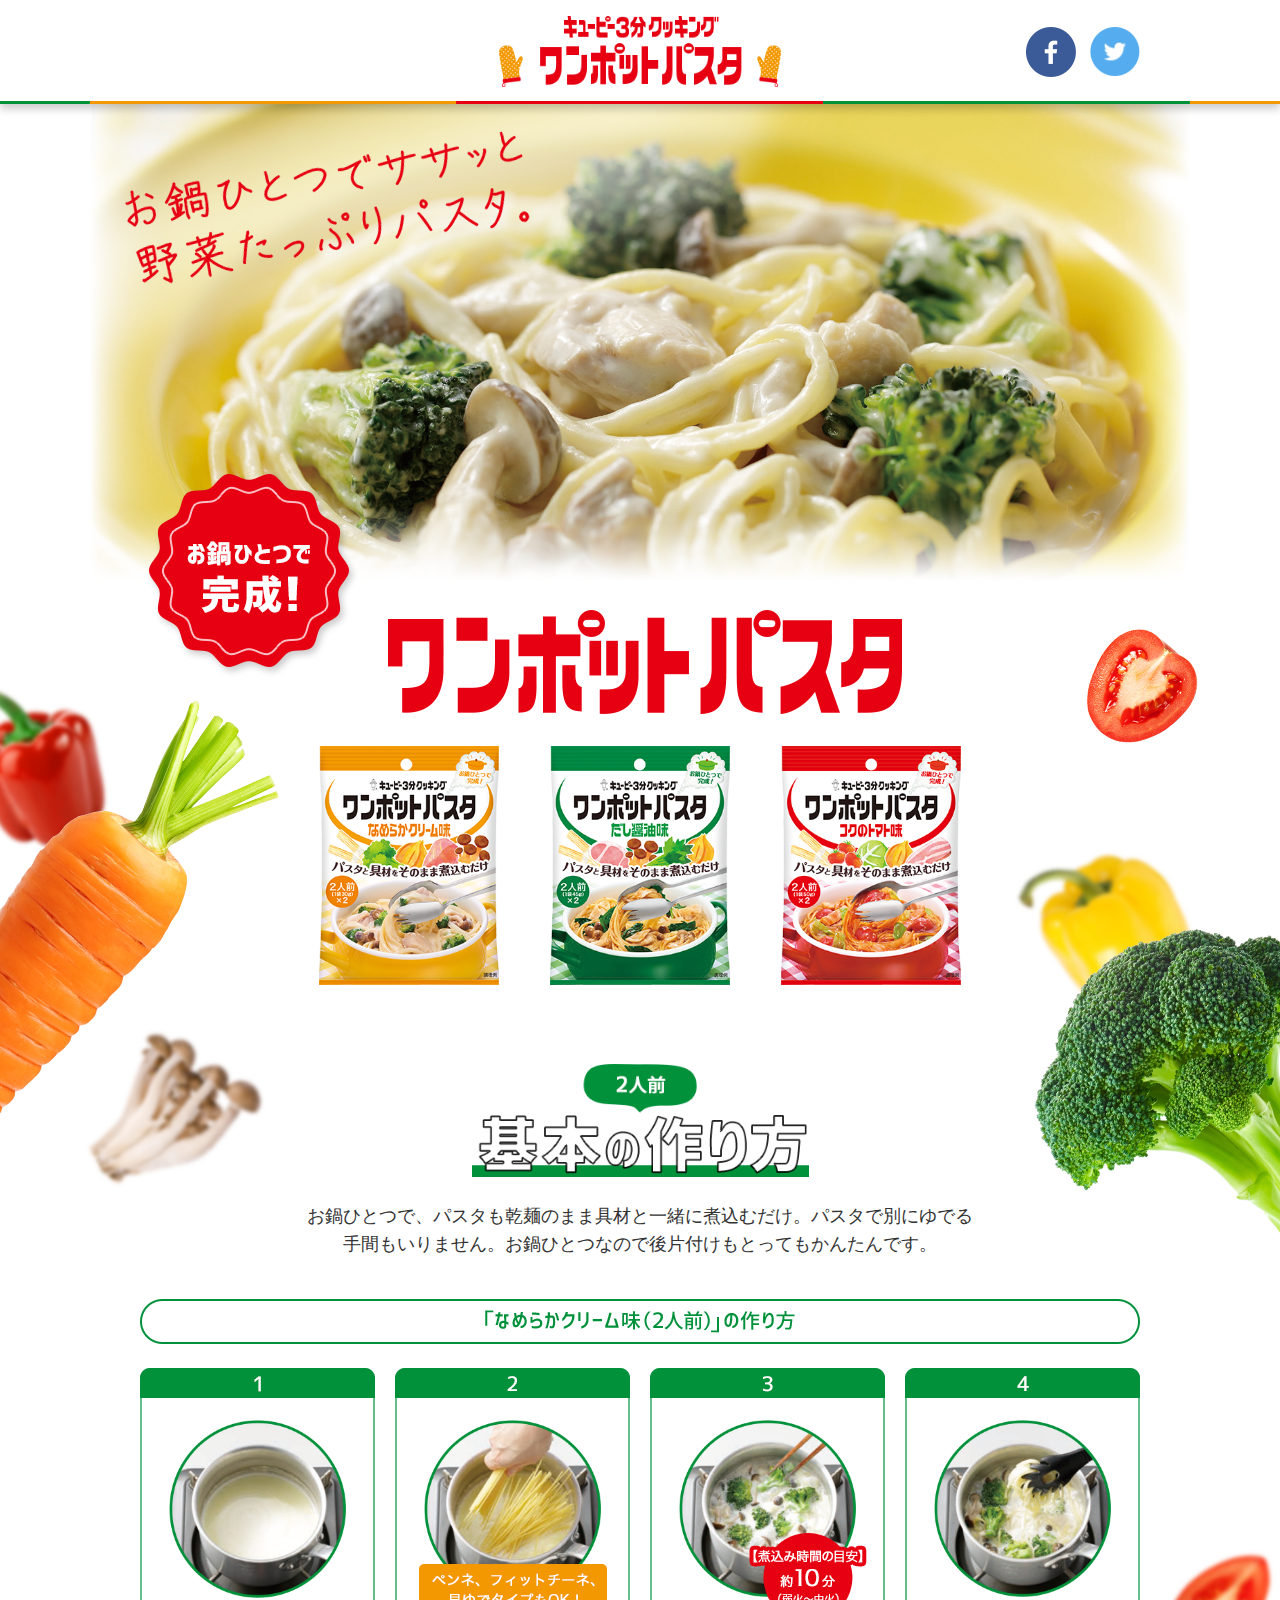
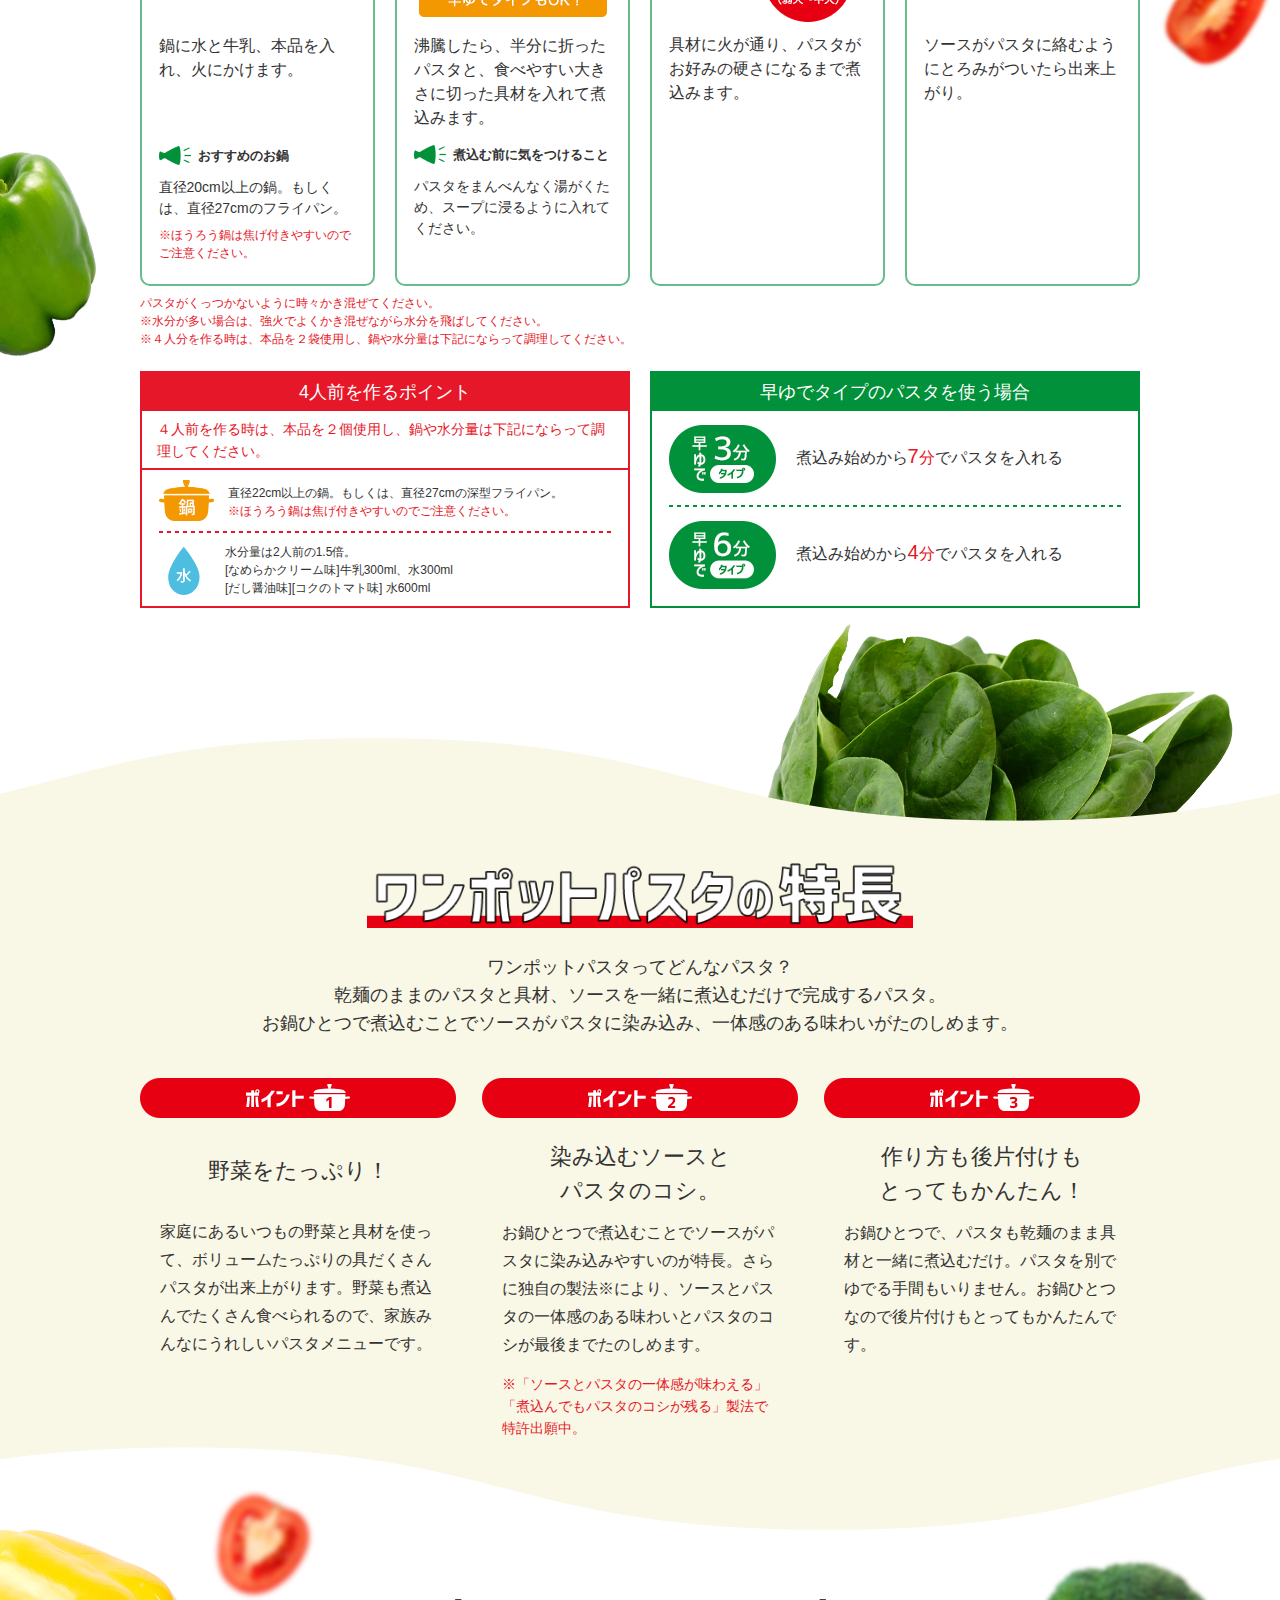
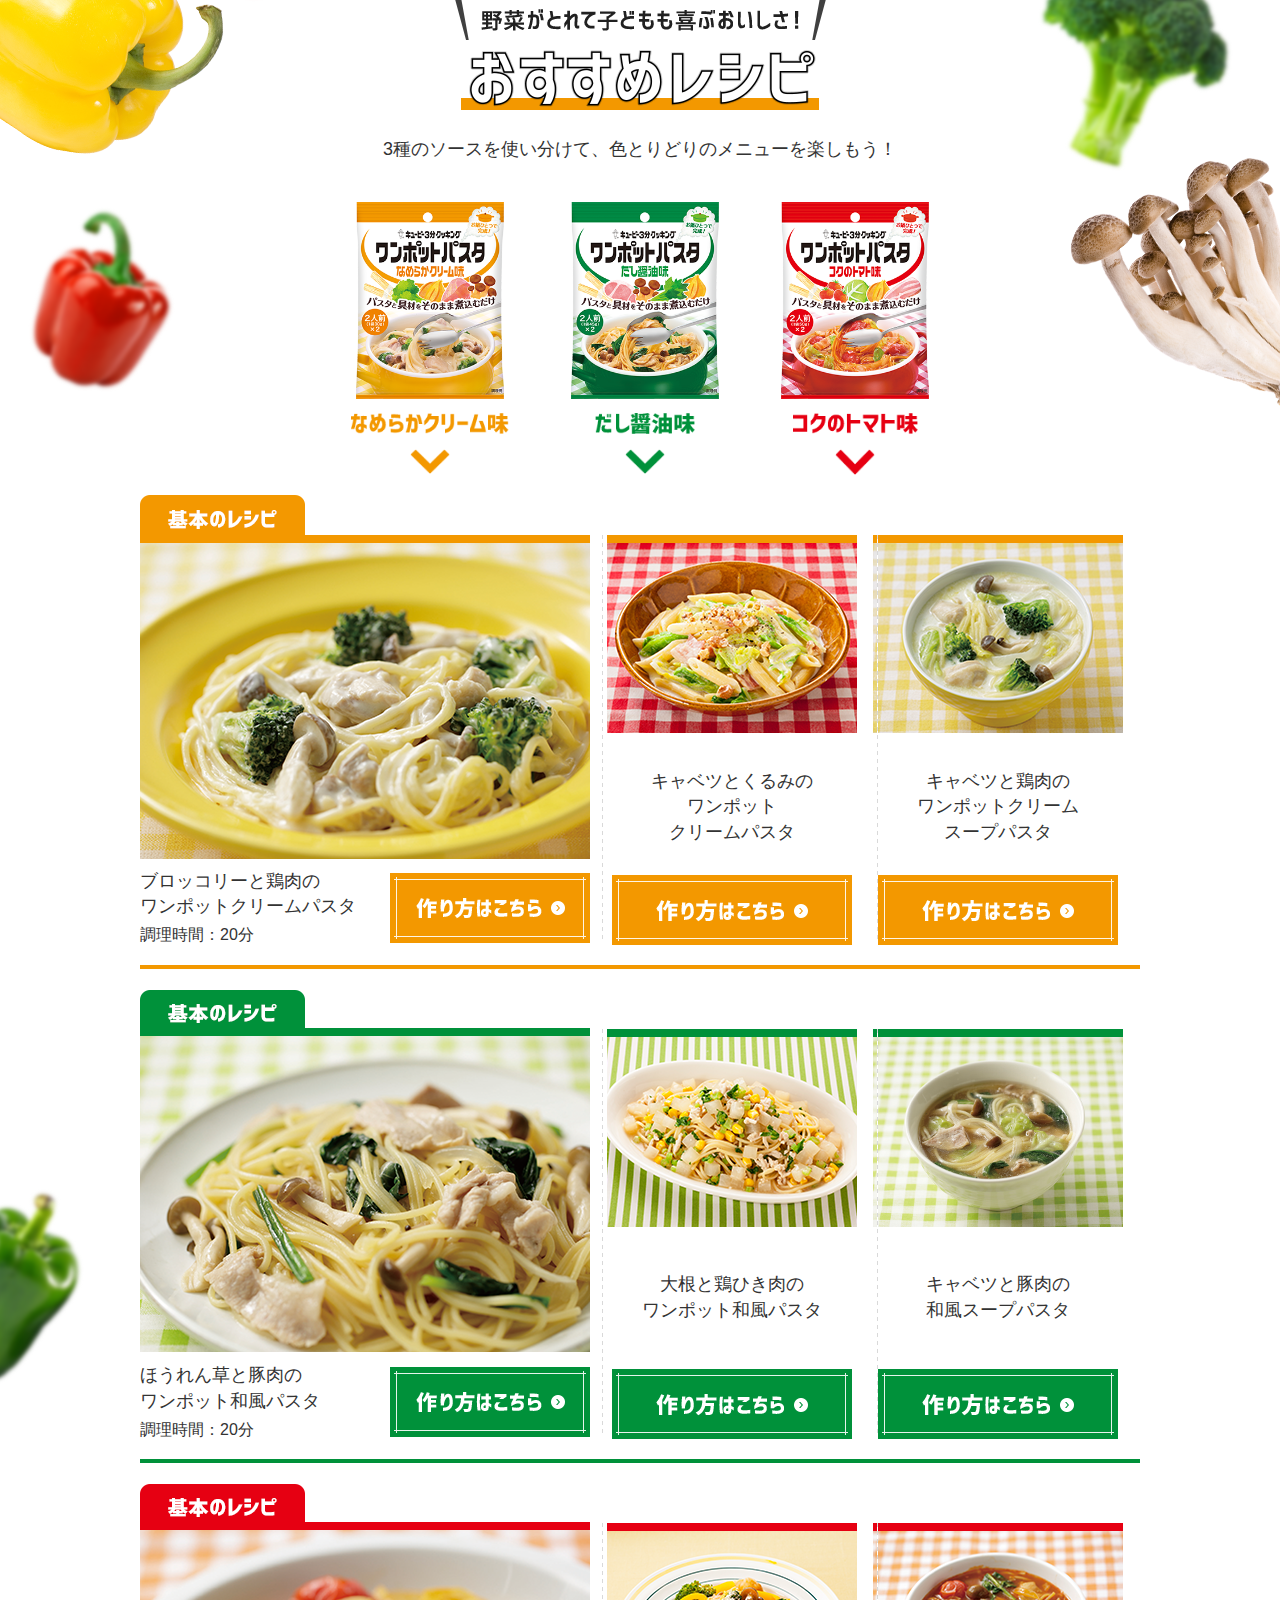
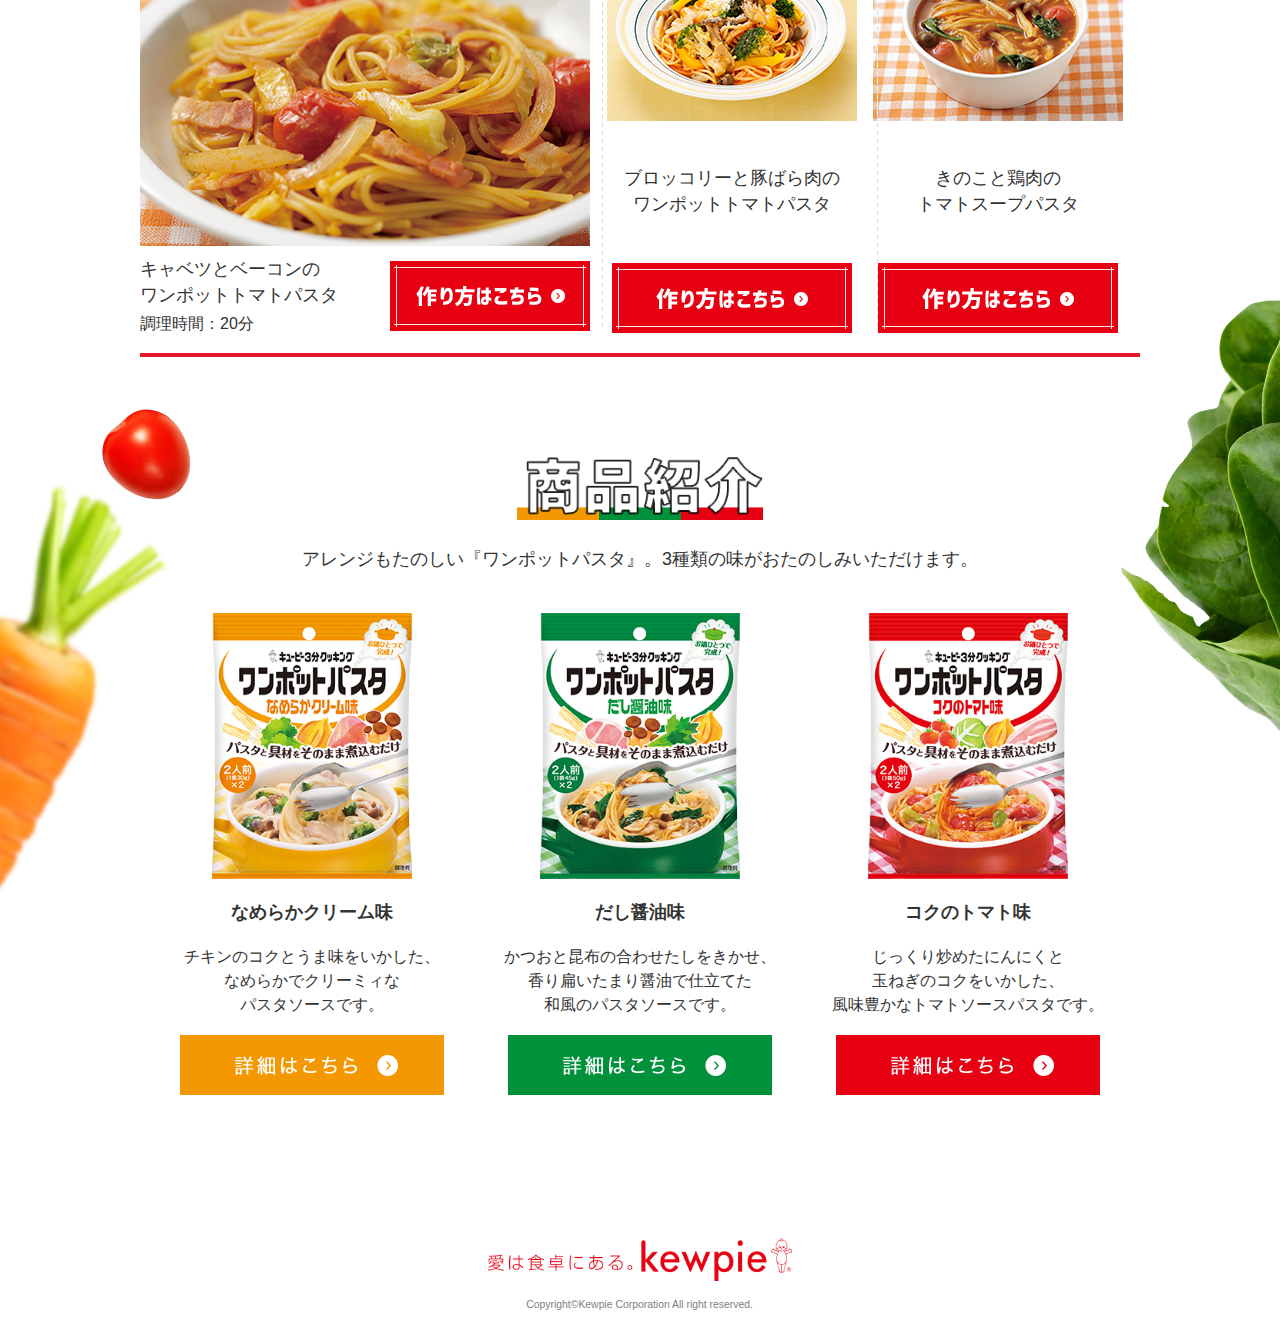
==== commit 5d7dd819: "[add] SP版 商品紹介エリアのCSSを追加" ====
--- a/deploy/index.html
+++ b/deploy/index.html
@@ -312,12 +312,12 @@
     <section class="intro_area" id="intro_section">
         <div class="intro_contents">
             <h2 class="intro_ttl"><img src="images/intro_ttl.png" alt="商品紹介" width="246"></h2>
-            <p class="intro_lead">アレンジもたのしい『ワンポットパスタ』。3種類の味がおたのしみいただけます。</p>
+            <p class="intro_lead">アレンジもたのしい『ワンポットパスタ』。<br class="sp_only">3種類の味がおたのしみいただけます。</p>
             <ul class="intro_product">
                 <li id="intro_pkg_cream">
                     <p class="intro_product_pkg"><img src="images/pkg_cream.png" alt="キューピー３分クッキング ワンポットパスタ なめらかクリーム味" width="200"></p>
                     <p class="intro_product_name">なめらかクリーム味</p>
-                    <p class="intro_product_desc">チキンのコクとうま味をいかした、<br>なめらかでクリーミィな<br>パスタソースです。</p>
+                    <p class="intro_product_desc">チキンのコクとうま味をいかした、<br>なめらかでクリーミィな<br class="pc_only">パスタソースです。</p>
                     <p class="intro_product_btn_cream"><a href="https://jp.pinterest.com/pinpon0521/" target="_blank">詳細はこちら</a></p>
                 </li>
                 <li id="intro_pkg_dashi">
--- a/deploy/styles/main.css
+++ b/deploy/styles/main.css
@@ -1,3 +1,3 @@
-﻿html,body,div,span,applet,object,iframe,h1,h2,h3,h4,h5,h6,p,blockquote,pre,a,abbr,acronym,address,big,cite,code,del,dfn,em,img,ins,kbd,q,s,samp,small,strike,strong,sub,sup,tt,var,b,u,i,center,dl,dt,dd,ol,ul,li,fieldset,form,label,legend,table,caption,tbody,tfoot,thead,tr,th,td,article,aside,canvas,details,embed,figure,figcaption,footer,header,hgroup,menu,nav,output,ruby,section,summary,time,mark,audio,video{margin:0;padding:0;border:0;font-size:100%;font:inherit;vertical-align:baseline}article,aside,details,figcaption,figure,footer,header,hgroup,menu,nav,section{display:block}body{line-height:1}ol,ul{list-style:none}blockquote,q{quotes:none}blockquote:before,blockquote:after,q:before,q:after{content:'';content:none}table{border-collapse:collapse;border-spacing:0}.howto_area .howto_contents,.feature_area .feature_contents,.recipe_area .recipe_contents,.intro_area .intro_contents,footer .footer_contens{position:relative}@media screen and (min-width: 769px), print{.howto_area .howto_contents,.feature_area .feature_contents,.recipe_area .recipe_contents,.intro_area .intro_contents,footer .footer_contens{width:1000px;margin-left:auto;margin-right:auto}}@media screen and (max-width: 768px){.howto_area .howto_contents,.feature_area .feature_contents,.recipe_area .recipe_contents,.intro_area .intro_contents,footer .footer_contens{width:89.33333%;margin:0 auto}}@media screen and (min-width: 769px), print{header .header_contentes,.mv_area .mv_contents,nav .nav_contents{position:relative;width:1000px;margin-left:auto;margin-right:auto}}@media screen and (max-width: 768px){.pc_only{display:none}}.sp_only{display:none}@media screen and (max-width: 768px){.sp_only{display:inherit}}@media screen and (min-width: 769px), print{.btnImg_hover{transition:all 0.3s cubic-bezier(0.42, 0, 0.58, 1)}.btnImg_hover:hover{opacity:0.6}}.hanging_indent>li{padding-left:1em;text-indent:-1em}.subsmall{text-indent:0;-webkit-transform:scale(0.8);-ms-transform:scale(0.8);transform:scale(0.8);-webkit-transform-origin:25% 70%;-ms-transform-origin:25% 70%;transform-origin:25% 70%}body{background-color:#fff;color:#333;font-family:"ヒラギノ角ゴ Pro W3", "Hiragino Kaku Gothic Pro", "メイリオ", Meiryo, sans-serif}body * img{vertical-align:bottom;max-width:100%;height:auto}@media screen and (min-width: 769px), print{body{font-size:18px;min-width:1000px}}@media screen and (max-width: 768px){body{min-width:inherit;-webkit-text-size-adjust:100%}}a,a:link,a:visited,a:hover,a:active{color:#00a0e9;text-decoration:none}header{position:relative;z-index:15}@media screen and (min-width: 769px), print{header{background:url(../images/header_line.gif) repeat-x center bottom;box-shadow:0px 5px 8px rgba(0,0,0,0.2)}}@media screen and (max-width: 768px){header{display:flex;justify-content:space-between;position:fixed;top:0;left:0;width:100%;background-color:#fff;box-shadow:0px 5px 8px rgba(0,0,0,0.2)}}@media screen and (min-width: 769px), print{header .header_contentes{margin:0 auto;padding:16px 0 17px}}@media screen and (max-width: 768px){header .header_contentes{width:100%;padding:7px 0 8px;background:url(../images/header_line_sp.gif) repeat-x center bottom;background-size:375px 2px}}header .header_contentes .header_logo{text-align:center}@media screen and (max-width: 768px){header .header_contentes .header_logo{width:178px;margin:0 auto}header .header_contentes .header_logo>img{width:100%;height:auto}}header .header_contentes .header_sns{display:flex;justify-content:space-between;position:absolute}@media screen and (min-width: 769px), print{header .header_contentes .header_sns{width:114px;top:27px;right:0}}@media screen and (max-width: 768px){header .header_contentes .header_sns{display:none}}header .header_contentes .header_sns li>a{display:block}@media screen and (min-width: 769px), print{header .header_nav_btn{display:none}}@media screen and (max-width: 768px){header .header_nav_btn{position:relative;width:60px;height:60px;background-color:#00913a}}header .header_nav_btn>a{display:block;width:60px;height:60px}@media screen and (max-width: 768px){header .header_nav_btn>a .header_nav_name{position:relative;padding:15px 0 6px;font-size:10px;font-weight:bold;color:#fff;text-align:center}}@media screen and (max-width: 768px){header .header_nav_btn>a span,header .header_nav_btn>a span:before,header .header_nav_btn>a span:after{position:absolute;top:30px;right:13px;content:"";display:block;width:35px;margin:0 auto;border-top:2px solid #fff;border-radius:1px}}@media screen and (max-width: 768px){header .header_nav_btn>a span:before{top:4px;right:0}}@media screen and (max-width: 768px){header .header_nav_btn>a span:after{top:10px;right:0}}@media screen and (min-width: 769px), print{.mv_area{margin:0 auto;background:url(../images/mv_bg1.png) no-repeat center top}}@media screen and (max-width: 768px){.mv_area{padding-top:60px;background:url(../images/mv_bg1_sp.png) no-repeat center 60px;background-size:contain}}.mv_area .mv_contents{position:relative}@media screen and (min-width: 769px), print{.mv_area .mv_contents{margin:0 auto}}@media screen and (max-width: 768px){.mv_area .mv_contents{margin-bottom:8%}}@media screen and (min-width: 769px), print{.mv_area .mv_contents .mv_copy{margin-left:-50px;display:block;width:795px;height:352px;background:url("../images/mv_copy.png") no-repeat 50% 50%;background-size:contain;text-indent:-9999px}}@media screen and (max-width: 768px){.mv_area .mv_contents .mv_copy{display:block;width:100%;height:0;padding-bottom:37.46667%;background:url("../images/mv_copy_sp.png") no-repeat 50% 50%;background-size:contain;text-indent:-9999px}}.mv_area .mv_contents .mv_tag{position:absolute}@media screen and (min-width: 769px), print{.mv_area .mv_contents .mv_tag{margin-left:-50px;top:368px;left:56px}}@media screen and (max-width: 768px){.mv_area .mv_contents .mv_tag{width:21.6%;padding:17.86667% 0 0 4%}.mv_area .mv_contents .mv_tag>img{width:100%;height:auto}}.mv_area .mv_contents h1{text-align:center}@media screen and (min-width: 769px), print{.mv_area .mv_contents h1{margin:154px 0 32px 9px}}@media screen and (max-width: 768px){.mv_area .mv_contents h1{width:53.06667%;margin:29.2% 0 3.73333% 25.73333%}.mv_area .mv_contents h1>img{width:100%;height:auto}}.mv_area .mv_contents .mv_pkg{display:flex;justify-content:space-between;margin:0 auto}@media screen and (min-width: 769px), print{.mv_area .mv_contents .mv_pkg{width:642px}}@media screen and (max-width: 768px){.mv_area .mv_contents .mv_pkg{width:80.8%}.mv_area .mv_contents .mv_pkg>li{width:28.71287%}.mv_area .mv_contents .mv_pkg>li>img{width:100%;height:auto}}.mv_area .mv_bg_obj_wrap{position:relative}.mv_area .mv_bg_obj_wrap [class*=mv_bg_obj]{position:absolute;width:100%}@media screen and (min-width: 769px), print{.mv_area .mv_bg_obj_wrap .mv_bg_obj1{top:-357px;left:0;height:560px;background:url(../images/mv_bg_obj1.png) no-repeat center top}}@media screen and (max-width: 768px){.mv_area .mv_bg_obj_wrap .mv_bg_obj1{top:0;right:0;margin-top:-4%;display:block;width:13.2%;height:0;padding-bottom:22.53333%;background:url("../images/mv_bg_obj1_sp.png") no-repeat 50% 50%;background-size:contain;text-indent:-9999px}}@media screen and (min-width: 769px), print{.mv_area .mv_bg_obj_wrap .mv_bg_obj2{top:-301px;left:0;height:342px;background:url(../images/mv_bg_obj2.png) no-repeat center top}}@media screen and (max-width: 768px){.mv_area .mv_bg_obj_wrap .mv_bg_obj2{display:none}}@media screen and (min-width: 769px), print{.mv_area .mv_bg_obj_wrap .mv_bg_obj3{top:-285px;left:0;height:594px;background:url(../images/mv_bg_obj3.png) no-repeat center top}}@media screen and (max-width: 768px){.mv_area .mv_bg_obj_wrap .mv_bg_obj3{display:none}}nav{position:fixed;width:100%;z-index:16}@media screen and (min-width: 769px), print{nav{display:none;top:0;background-color:rgba(255,255,255,0.9)}}@media screen and (max-width: 768px){nav{display:none;top:60px;right:0;bottom:0;left:0;width:100%;max-height:100%;overflow:scroll;background-color:#fff;box-shadow:0px 5px 8px rgba(0,0,0,0.2);-webkit-overflow-scrolling:touch}}@media screen and (min-width: 769px), print{nav .nav_contents{display:flex;justify-content:space-between;align-items:center;margin:0 auto;padding:18px 0 18px}}@media screen and (max-width: 768px){nav .nav_contents .nav_logo{display:none}}nav .nav_contents .nav_logo a{display:block}@media screen and (min-width: 769px), print{nav .nav_contents .nav_list{display:flex;justify-content:space-between;width:535px}}nav .nav_contents .nav_list li a>img{vertical-align:middle}@media screen and (max-width: 768px){nav .nav_contents .nav_list li{border-bottom:2px solid #ccc;line-height:3.1em}nav .nav_contents .nav_list li>a{display:block;padding:0 5.33333%}}@media screen and (max-width: 768px){nav .nav_contents .nav_list .nav_howto{padding:0;border-bottom:none}}@media screen and (max-width: 768px){nav .nav_contents .nav_list .nav_howto .nav_howto_ttl{border-bottom:2px solid #ccc}}@media screen and (max-width: 768px){nav .nav_contents .nav_list .nav_howto .nav_howto_ttl img{width:91px}}@media screen and (min-width: 769px), print{nav .nav_contents .nav_list .nav_howto .nav_howto_four,nav .nav_contents .nav_list .nav_howto .nav_howto_fast{display:none}}@media screen and (max-width: 768px){nav .nav_contents .nav_list .nav_howto .nav_howto_four>a,nav .nav_contents .nav_list .nav_howto .nav_howto_fast>a{padding:0 9.33333%}}@media screen and (max-width: 768px){nav .nav_contents .nav_list .nav_recipe .nav_recipe_ttl{border-bottom:2px solid #ccc}}@media screen and (max-width: 768px){nav .nav_contents .nav_list .nav_recipe .nav_recipe_contents{display:flex;justify-content:space-between;padding:4% 9.33333%}}@media screen and (max-width: 768px){nav .nav_contents .nav_list .nav_intro .nav_intro_ttl{border-bottom:2px solid #ccc}}@media screen and (max-width: 768px){nav .nav_contents .nav_list .nav_intro .nav_intro_contents{display:flex;justify-content:space-between;padding:4% 13.06667%}}@media screen and (max-width: 768px){nav .nav_contents .nav_list .nav_feature img{width:146px}nav .nav_contents .nav_list .nav_recipe img{width:90px}nav .nav_contents .nav_list .nav_intro img{width:65px}}nav .nav_contents .nav_sns{display:flex;justify-content:space-between;align-items:center}@media screen and (min-width: 769px), print{nav .nav_contents .nav_sns{width:114px}}@media screen and (max-width: 768px){nav .nav_contents .nav_sns{border-bottom:2px solid #ccc}}@media screen and (max-width: 768px){nav .nav_contents .nav_sns li{width:100%;padding:24px 0;border-left:2px solid #ccc}nav .nav_contents .nav_sns li:first-child{border-left:none}}nav .nav_contents .nav_sns li>a{display:block;margin:0 auto}@media screen and (min-width: 769px), print{nav .nav_contents .nav_sns .nav_sns_fb>a{display:block;width:50px;height:50px;background:url("../images/sns_fb.png") no-repeat 50% 50%;background-size:contain;text-indent:-9999px}}@media screen and (max-width: 768px){nav .nav_contents .nav_sns .nav_sns_fb>a{display:block;width:100%;height:0;padding-bottom:22px;background:url("../images/sns_fb_sp.png") no-repeat 50% 50%;background-size:contain;text-indent:-9999px}}@media screen and (min-width: 769px), print{nav .nav_contents .nav_sns .nav_sns_tw>a{display:block;width:50px;height:50px;background:url("../images/sns_tw.png") no-repeat 50% 50%;background-size:contain;text-indent:-9999px}}@media screen and (max-width: 768px){nav .nav_contents .nav_sns .nav_sns_tw>a{display:block;width:100%;height:0;padding-bottom:22px;background:url("../images/sns_tw_sp.png") no-repeat 50% 50%;background-size:contain;text-indent:-9999px}}@media screen and (min-width: 769px), print{nav .nav_contents .nav_sns .nav_sns_line{display:none}}@media screen and (max-width: 768px){nav .nav_contents .nav_sns .nav_sns_line>a{display:block;width:100%;height:0;padding-bottom:22px;background:url("../images/sns_line_sp.png") no-repeat 50% 50%;background-size:contain;text-indent:-9999px}}.howto_area{position:relative}@media screen and (min-width: 769px), print{.howto_area{top:-153px}}.howto_area .howto_contents{position:relative;z-index:3}@media screen and (min-width: 769px), print{.howto_area .howto_contents{margin:232px auto 213px}}.howto_area .howto_contents .howto_ttl{text-align:center}@media screen and (min-width: 769px), print{.howto_area .howto_contents .howto_ttl{margin-bottom:26px}}@media screen and (max-width: 768px){.howto_area .howto_contents .howto_ttl{width:60%;margin:0 auto 6.26866%}.howto_area .howto_contents .howto_ttl>img{width:100%;height:auto}}@media screen and (min-width: 769px), print{.howto_area .howto_contents .howto_lead{margin-bottom:40px;line-height:1.55em;text-align:center}}@media screen and (max-width: 768px){.howto_area .howto_contents .howto_lead{margin-bottom:6.26866%;font-size:4.26vw;line-height:1.37em}}@media screen and (min-width: 769px), print{.howto_area .howto_contents .howto_sub_ttl{margin-bottom:24px;display:block;width:1000px;height:45px;background:url("../images/howto_sub_ttl.png") no-repeat 50% 50%;background-size:contain;text-indent:-9999px}}@media screen and (max-width: 768px){.howto_area .howto_contents .howto_sub_ttl{margin-bottom:4.77612%;display:block;width:100%;height:0;padding-bottom:11.34328%;background:url("../images/howto_sub_ttl_sp.png") no-repeat 50% 50%;background-size:contain;text-indent:-9999px}}@media screen and (min-width: 769px), print{.howto_area .howto_contents .howto_steps{display:flex;justify-content:space-between;margin-bottom:8px}}@media screen and (max-width: 768px){.howto_area .howto_contents .howto_steps{margin-bottom:5.97015%}}@media screen and (min-width: 769px), print{.howto_area .howto_contents .howto_steps li{position:relative;width:235px;height:518px;border:2px solid rgba(0,145,58,0.6);border-radius:10px;box-sizing:border-box}}@media screen and (max-width: 768px){.howto_area .howto_contents .howto_steps li{*zoom:1;margin-bottom:2.23881%}.howto_area .howto_contents .howto_steps li:after{content:"";display:block;clear:both}}@media screen and (min-width: 769px), print{.howto_area .howto_contents .howto_steps li [class*=howto_num]{position:absolute;top:-2px;left:-2px}}@media screen and (max-width: 768px){.howto_area .howto_contents .howto_steps li [class*=howto_num]{float:left;margin-right:3.28358%}}@media screen and (min-width: 769px), print{.howto_area .howto_contents .howto_steps li .howto_num1{display:block;width:235px;height:30px;background:url("../images/howto_num1.png") no-repeat 50% 50%;background-size:contain;text-indent:-9999px}.howto_area .howto_contents .howto_steps li .howto_num2{display:block;width:235px;height:30px;background:url("../images/howto_num2.png") no-repeat 50% 50%;background-size:contain;text-indent:-9999px}.howto_area .howto_contents .howto_steps li .howto_num3{display:block;width:235px;height:30px;background:url("../images/howto_num3.png") no-repeat 50% 50%;background-size:contain;text-indent:-9999px}.howto_area .howto_contents .howto_steps li .howto_num4{display:block;width:235px;height:30px;background:url("../images/howto_num4.png") no-repeat 50% 50%;background-size:contain;text-indent:-9999px}}@media screen and (max-width: 768px){.howto_area .howto_contents .howto_steps li .howto_num1{display:block;width:6.26866%;height:0;padding-bottom:64.62687%;background:url("../images/howto_num1_sp.png") no-repeat 50% 50%;background-size:contain;text-indent:-9999px}.howto_area .howto_contents .howto_steps li .howto_num2{display:block;width:6.26866%;height:0;padding-bottom:71.9403%;background:url("../images/howto_num2_sp.png") no-repeat 50% 50%;background-size:contain;text-indent:-9999px}.howto_area .howto_contents .howto_steps li .howto_num3{display:block;width:6.26866%;height:0;padding-bottom:43.73134%;background:url("../images/howto_num3_sp.png") no-repeat 50% 50%;background-size:contain;text-indent:-9999px}.howto_area .howto_contents .howto_steps li .howto_num4{display:block;width:6.26866%;height:0;padding-bottom:43.73134%;background:url("../images/howto_num4_sp.png") no-repeat 50% 50%;background-size:contain;text-indent:-9999px}}@media screen and (max-width: 768px){.howto_area .howto_contents .howto_steps li:last-child .howto_inner{padding-bottom:0;border-bottom:none}}.howto_area .howto_contents .howto_steps li .howto_inner{position:relative}@media screen and (min-width: 769px), print{.howto_area .howto_contents .howto_steps li .howto_inner{width:198px;margin:0 auto}}@media screen and (max-width: 768px){.howto_area .howto_contents .howto_steps li .howto_inner{float:left;width:90.44776%;padding:2.47525% 0 4.9505%;border-bottom:1px solid rgba(0,145,58,0.6)}}@media screen and (min-width: 769px), print{.howto_area .howto_contents .howto_steps li .howto_inner .howto_photo{margin:50px 0 36px;text-align:center}}@media screen and (max-width: 768px){.howto_area .howto_contents .howto_steps li .howto_inner .howto_photo{float:left;width:43.06931%;margin-right:4.12541%}.howto_area .howto_contents .howto_steps li .howto_inner .howto_photo>img{width:100%;height:auto}}@media screen and (max-width: 768px){.howto_area .howto_contents .howto_steps li .howto_inner .howto_photo1{margin-bottom:3.9604%}}@media screen and (max-width: 768px){.howto_area .howto_contents .howto_steps li .howto_inner .howto_photo2{margin-bottom:14.19142%}}.howto_area .howto_contents .howto_steps li .howto_inner .howto_notice2{position:absolute}@media screen and (min-width: 769px), print{.howto_area .howto_contents .howto_steps li .howto_inner .howto_notice2{top:144px;left:5px;display:block;width:188px;height:53px;background:url("../images/howto2_notice.png") no-repeat 50% 50%;background-size:contain;text-indent:-9999px}}@media screen and (max-width: 768px){.howto_area .howto_contents .howto_steps li .howto_inner .howto_notice2{top:0;margin-top:49.50495%;display:block;width:100%;height:0;padding-bottom:7.26073%;background:url("../images/howto2_notice_sp.png") no-repeat 50% 50%;background-size:contain;text-indent:-9999px}}.howto_area .howto_contents .howto_steps li .howto_inner .howto_notice3{position:absolute}@media screen and (min-width: 769px), print{.howto_area .howto_contents .howto_steps li .howto_inner .howto_notice3{top:113px;right:0;display:block;width:118px;height:89px;background:url("../images/howto3_notice.png") no-repeat 50% 50%;background-size:contain;text-indent:-9999px}}@media screen and (max-width: 768px){.howto_area .howto_contents .howto_steps li .howto_inner .howto_notice3{top:0;left:0;margin-top:26.89769%;margin-left:29.0429%;display:block;width:22.93729%;height:0;padding-bottom:18.81188%;background:url("../images/howto3_notice_sp.png") no-repeat 50% 50%;background-size:contain;text-indent:-9999px}}@media screen and (min-width: 769px), print{.howto_area .howto_contents .howto_steps li .howto_inner [class*=howto_desc]{font-size:16px;line-height:1.5em}}@media screen and (max-width: 768px){.howto_area .howto_contents .howto_steps li .howto_inner [class*=howto_desc]{font-size:3.73vw;line-height:1.42em}}@media screen and (min-width: 769px), print{.howto_area .howto_contents .howto_steps li .howto_inner .howto_desc1{margin-bottom:64px}.howto_area .howto_contents .howto_steps li .howto_inner .howto_desc2{margin-bottom:15px}}@media screen and (max-width: 768px){.howto_area .howto_contents .howto_steps li .howto_inner .howto_desc1{margin-top:14.85149%}.howto_area .howto_contents .howto_steps li .howto_inner .howto_desc2{margin-top:8.58086%}.howto_area .howto_contents .howto_steps li .howto_inner .howto_desc3{margin-top:5.44554%}.howto_area .howto_contents .howto_steps li .howto_inner .howto_desc4{margin-top:11.55116%}}@media screen and (max-width: 768px){.howto_area .howto_contents .howto_steps li .howto_inner .howto_point{clear:both}}.howto_area .howto_contents .howto_steps li .howto_inner .howto_point .howto_point_ttl{font-weight:bold}@media screen and (min-width: 769px), print{.howto_area .howto_contents .howto_steps li .howto_inner .howto_point .howto_point_ttl{margin-bottom:12px;padding-left:39px;background:url(../images/howto_point_ttl_icon.png) no-repeat left center;background-size:32px 19px;font-size:13px;line-height:1.5em}}@media screen and (max-width: 768px){.howto_area .howto_contents .howto_steps li .howto_inner .howto_point .howto_point_ttl{margin-bottom:2.31023%;padding-left:10.23102%;background:url(../images/howto_point_ttl_icon.png) no-repeat left center;background-size:contain;font-size:3.46vw;line-height:1.1em}}@media screen and (min-width: 769px), print{.howto_area .howto_contents .howto_steps li .howto_inner .howto_point .howto_point_desc{margin-bottom:7px;font-size:14px;line-height:1.5em}}@media screen and (max-width: 768px){.howto_area .howto_contents .howto_steps li .howto_inner .howto_point .howto_point_desc{font-size:2.93vw;line-height:1.45em}}@media screen and (max-width: 768px){.howto_area .howto_contents .howto_steps li .howto_inner .howto_point .howto_point_desc1{margin-bottom:3.13531%}}.howto_area .howto_contents .howto_steps li .howto_inner .howto_point .howto_point_notes{color:#e61728}@media screen and (min-width: 769px), print{.howto_area .howto_contents .howto_steps li .howto_inner .howto_point .howto_point_notes{font-size:12px;line-height:1.5em}}@media screen and (max-width: 768px){.howto_area .howto_contents .howto_steps li .howto_inner .howto_point .howto_point_notes{font-size:2.93vw}}.howto_area .howto_contents .howto_attention{color:#e61728}@media screen and (min-width: 769px), print{.howto_area .howto_contents .howto_attention{margin-bottom:23px;font-size:12px;line-height:1.5em}}@media screen and (max-width: 768px){.howto_area .howto_contents .howto_attention{margin-bottom:4.92537%;font-size:2.93vw;line-height:1.54em}}@media screen and (min-width: 769px), print{.howto_area .howto_contents .howto_point_wrap{display:flex;justify-content:space-between}}.howto_area .howto_contents .howto_point_wrap [class*=point_sub_ttl]{color:#fff;text-align:center}@media screen and (min-width: 769px), print{.howto_area .howto_contents .howto_point_wrap [class*=point_sub_ttl]{padding:10px}}@media screen and (max-width: 768px){.howto_area .howto_contents .howto_point_wrap [class*=point_sub_ttl]{font-size:4.53vw;line-height:1.8em}}@media screen and (min-width: 769px), print{.howto_area .howto_contents .howto_point_wrap .howto_four{width:490px;border:2px solid #e61728;box-sizing:border-box}}@media screen and (max-width: 768px){.howto_area .howto_contents .howto_point_wrap .howto_four{margin-bottom:5.97015%;border:2px solid #e61728}}.howto_area .howto_contents .howto_point_wrap .howto_four .point_sub_ttl_four{background-color:#e61728}.howto_area .howto_contents .howto_point_wrap .howto_four .howto_four_desc{color:#e61728}@media screen and (min-width: 769px), print{.howto_area .howto_contents .howto_point_wrap .howto_four .howto_four_desc{width:456px;padding:8px 15px 5px;border-bottom:2px solid #e61728;font-size:14px;line-height:1.57em}}@media screen and (max-width: 768px){.howto_area .howto_contents .howto_point_wrap .howto_four .howto_four_desc{padding:2.14876% 4.6281%;border-bottom:2px solid #e61728;font-size:3.46vw;line-height:1.46em}}@media screen and (min-width: 769px), print{.howto_area .howto_contents .howto_point_wrap .howto_four [class*=howto_point_desc]{padding-top:4px;font-size:12px;line-height:1.5em}}@media screen and (max-width: 768px){.howto_area .howto_contents .howto_point_wrap .howto_four [class*=howto_point_desc]{font-size:3.2vw;line-height:1.416em}}@media screen and (max-width: 768px){.howto_area .howto_contents .howto_point_wrap .howto_four .howto_four_inner{width:93.28358%;margin:0 auto;padding:2.4% 0}}.howto_area .howto_contents .howto_point_wrap .howto_four .howto_four_pot{*zoom:1;background:url(../images/howto_four_pot_line.gif) repeat-x left bottom;background-size:8px 2px}.howto_area .howto_contents .howto_point_wrap .howto_four .howto_four_pot:after{content:"";display:block;clear:both}@media screen and (min-width: 769px), print{.howto_area .howto_contents .howto_point_wrap .howto_four .howto_four_pot{width:452px;margin:0 auto;padding:10px 0 12px}}.howto_area .howto_contents .howto_point_wrap .howto_four .howto_four_pot .pot_icon{float:left}@media screen and (min-width: 769px), print{.howto_area .howto_contents .howto_point_wrap .howto_four .howto_four_pot .pot_icon{margin-right:14px}}@media screen and (max-width: 768px){.howto_area .howto_contents .howto_point_wrap .howto_four .howto_four_pot .pot_icon{width:14.83871%;margin-right:2.41935%;padding:2.58065% 0}.howto_area .howto_contents .howto_point_wrap .howto_four .howto_four_pot .pot_icon>img{width:100%;height:auto}}@media screen and (max-width: 768px){.howto_area .howto_contents .howto_point_wrap .howto_four .howto_four_pot .howto_point_desc_pot{float:left;width:82.25806%;margin-bottom:1.29032%}}.howto_area .howto_contents .howto_point_wrap .howto_four .howto_four_pot .pot_notice{color:#e61728}@media screen and (min-width: 769px), print{.howto_area .howto_contents .howto_point_wrap .howto_four .howto_four_pot .pot_notice{padding-top:3px;font-size:12px}}@media screen and (max-width: 768px){.howto_area .howto_contents .howto_point_wrap .howto_four .howto_four_pot .pot_notice{width:102.58065%;font-size:2.8vw}}@media screen and (min-width: 769px), print{.howto_area .howto_contents .howto_point_wrap .howto_four .howto_four_water{width:452px;margin:0 auto;padding:10px 0 9px}}.howto_area .howto_contents .howto_point_wrap .howto_four .howto_four_water .water_icon{float:left}@media screen and (min-width: 769px), print{.howto_area .howto_contents .howto_point_wrap .howto_four .howto_four_water .water_icon{margin:4px 25px 0 9px}}@media screen and (max-width: 768px){.howto_area .howto_contents .howto_point_wrap .howto_four .howto_four_water .water_icon{width:9.51613%;margin:0 4.83871% 0 2.41935%;padding-top:.96774%}.howto_area .howto_contents .howto_point_wrap .howto_four .howto_four_water .water_icon>img{width:100%;height:auto}}@media screen and (min-width: 769px), print{.howto_area .howto_contents .howto_point_wrap .howto_four .howto_four_water .howto_point_desc_water{padding-top:0}}@media screen and (min-width: 769px), print{.howto_area .howto_contents .howto_point_wrap .howto_fast{width:490px;border:2px solid #00913a;box-sizing:border-box}}@media screen and (max-width: 768px){.howto_area .howto_contents .howto_point_wrap .howto_fast{border:2px solid #00913a}}.howto_area .howto_contents .howto_point_wrap .howto_fast .point_sub_ttl_fast{background-color:#00913a}.howto_area .howto_contents .howto_point_wrap .howto_fast [class*=howto_fast_inner]{*zoom:1;display:flex;margin:0 auto}.howto_area .howto_contents .howto_point_wrap .howto_fast [class*=howto_fast_inner]:after{content:"";display:block;clear:both}@media screen and (min-width: 769px), print{.howto_area .howto_contents .howto_point_wrap .howto_fast [class*=howto_fast_inner]{width:453px}}@media screen and (max-width: 768px){.howto_area .howto_contents .howto_point_wrap .howto_fast [class*=howto_fast_inner]{align-items:center;width:92.53731%;padding:3.22581% 0}}@media screen and (min-width: 769px), print{.howto_area .howto_contents .howto_point_wrap .howto_fast .fast_desc{font-size:16px}}@media screen and (max-width: 768px){.howto_area .howto_contents .howto_point_wrap .howto_fast .fast_desc{font-size:3.46vw}}.howto_area .howto_contents .howto_point_wrap .howto_fast .fast_desc .red_txt{color:#e61728}@media screen and (min-width: 769px), print{.howto_area .howto_contents .howto_point_wrap .howto_fast .fast_desc .red_txt{font-size:20px}}@media screen and (max-width: 768px){.howto_area .howto_contents .howto_point_wrap .howto_fast .fast_desc .red_txt{font-size:4.26vw}}@media screen and (min-width: 769px), print{.howto_area .howto_contents .howto_point_wrap .howto_fast .fast_desc .red_txt_small{font-size:16px}}@media screen and (max-width: 768px){.howto_area .howto_contents .howto_point_wrap .howto_fast .fast_desc .red_txt_small{font-size:3.46vw}}@media screen and (min-width: 769px), print{.howto_area .howto_contents .howto_point_wrap .howto_fast .fast_desc{margin-top:35px}}.howto_area .howto_contents .howto_point_wrap .howto_fast .howto_fast_inner_three{background:url(../images/howto_fast_line.gif) repeat-x left bottom;background-size:8px 2px}@media screen and (min-width: 769px), print{.howto_area .howto_contents .howto_point_wrap .howto_fast .howto_fast_inner_three .fast_icon_three{margin:14px 20px 14px 0;display:block;width:107px;height:68px;background:url("../images/fast_three_icon.png") no-repeat 50% 50%;background-size:contain;text-indent:-9999px}}@media screen and (max-width: 768px){.howto_area .howto_contents .howto_point_wrap .howto_fast .howto_fast_inner_three .fast_icon_three{margin:0 2.90323% 0 .96774%;display:block;width:24.19355%;height:0;padding-bottom:16.45161%;background:url("../images/fast_three_icon_sp.png") no-repeat 50% 50%;background-size:contain;text-indent:-9999px}}@media screen and (min-width: 769px), print{.howto_area .howto_contents .howto_point_wrap .howto_fast .howto_fast_inner_six .fast_icon_six{margin:14px 20px 13px 0;display:block;width:107px;height:68px;background:url("../images/fast_six_icon.png") no-repeat 50% 50%;background-size:contain;text-indent:-9999px}}@media screen and (max-width: 768px){.howto_area .howto_contents .howto_point_wrap .howto_fast .howto_fast_inner_six .fast_icon_six{margin:0 2.90323% 0 .96774%;display:block;width:24.19355%;height:0;padding-bottom:16.45161%;background:url("../images/fast_six_icon_sp.png") no-repeat 50% 50%;background-size:contain;text-indent:-9999px}}.howto_area .howto_bg_obj{top:0;left:0;width:100%;overflow:hidden}@media screen and (min-width: 769px), print{.howto_area .howto_bg_obj{position:absolute;height:1360px}}@media screen and (min-width: 769px), print{.howto_area .howto_bg_obj [class*=howto_bg_obj]{position:absolute;left:50%}}@media screen and (min-width: 769px), print{.howto_area .howto_bg_obj .howto_bg_obj1{top:486px;margin-left:520px;display:block;width:116px;height:120px;background:url("../images/howto_bg_obj1.png") no-repeat 50% 50%;background-size:contain;text-indent:-9999px}}@media screen and (max-width: 768px){.howto_area .howto_bg_obj .howto_bg_obj1{margin:2.8% 0 0 15.06667%;display:block;width:78.8%;height:0;padding-bottom:66%;background:url("../images/howto_bg_obj2_sp.png") no-repeat 50% 50%;background-size:contain;text-indent:-9999px;background-position:center top}}@media screen and (min-width: 769px), print{.howto_area .howto_bg_obj .howto_bg_obj2{top:687px;margin-left:-736px;display:block;width:193px;height:206px;background:url("../images/howto_bg_obj2.png") no-repeat 50% 50%;background-size:contain;text-indent:-9999px}}@media screen and (max-width: 768px){.howto_area .howto_bg_obj .howto_bg_obj2{display:none}}@media screen and (min-width: 769px), print{.howto_area .howto_bg_obj .howto_bg_obj3{top:1159px;margin-left:25px;display:block;width:568px;height:502px;background:url("../images/howto_bg_obj3.png") no-repeat 50% 50%;background-size:contain;text-indent:-9999px}}@media screen and (max-width: 768px){.howto_area .howto_bg_obj .howto_bg_obj3{display:none}}.feature_area{position:relative;background-color:#f9f7e5}@media screen and (min-width: 769px), print{.feature_area{top:-153px}}@media screen and (max-width: 768px){.feature_area{top:0;margin-top:-44.66667%}}.feature_area:before,.feature_area:after{content:"";display:block;position:absolute;width:100%}@media screen and (min-width: 769px), print{.feature_area:before{top:-83px;height:83px;background:url(../images/feature_bg_top.png) repeat-x center top}}@media screen and (max-width: 768px){.feature_area:before{top:0;height:0;margin-top:-12.13333%;padding-bottom:12.13333%;background:url(../images/feature_bg_top_sp.png) no-repeat center top;background-size:contain}}@media screen and (min-width: 769px), print{.feature_area:after{bottom:-83px;height:83px;background:url(../images/feature_bg_bottom.png) repeat-x center top}}@media screen and (max-width: 768px){.feature_area:after{bottom:0;height:0;margin-bottom:-12.13333%;padding-bottom:12.13333%;background:url(../images/feature_bg_bottom_sp.png) no-repeat center top;background-size:contain}}@media screen and (min-width: 769px), print{.feature_area .feature_contents{padding:42px 0 7px}}@media screen and (max-width: 768px){.feature_area .feature_contents{padding:6.4% 0 1.33333%}}.feature_area .feature_contents .feature_ttl{text-align:center}@media screen and (min-width: 769px), print{.feature_area .feature_contents .feature_ttl{margin-bottom:26px}}@media screen and (max-width: 768px){.feature_area .feature_contents .feature_ttl{width:92.53731%;margin:0 auto 5.97015%}.feature_area .feature_contents .feature_ttl>img{width:100%;height:auto}}@media screen and (min-width: 769px), print{.feature_area .feature_contents .feature_lead{margin-bottom:40px;font-size:18px;line-height:1.55em;text-align:center}}@media screen and (max-width: 768px){.feature_area .feature_contents .feature_lead{margin-bottom:5.97015%;font-size:4.26vw;line-height:1.375em}}@media screen and (min-width: 769px), print{.feature_area .feature_contents .feature_list{display:flex;justify-content:space-between}}@media screen and (min-width: 769px), print{.feature_area .feature_contents .feature_list li{width:316px}}@media screen and (max-width: 768px){.feature_area .feature_contents .feature_list li [class*=feature_num]{margin-bottom:5.07463%}}@media screen and (min-width: 769px), print{.feature_area .feature_contents .feature_list li .feature_num1{display:block;width:316px;height:40px;background:url("../images/feature_num1.png") no-repeat 50% 50%;background-size:contain;text-indent:-9999px}.feature_area .feature_contents .feature_list li .feature_num2{display:block;width:316px;height:40px;background:url("../images/feature_num2.png") no-repeat 50% 50%;background-size:contain;text-indent:-9999px}.feature_area .feature_contents .feature_list li .feature_num3{display:block;width:316px;height:40px;background:url("../images/feature_num3.png") no-repeat 50% 50%;background-size:contain;text-indent:-9999px}}@media screen and (max-width: 768px){.feature_area .feature_contents .feature_list li .feature_num1{display:block;width:100%;height:0;padding-bottom:9.55224%;background:url("../images/feature_num1_sp.png") no-repeat 50% 50%;background-size:contain;text-indent:-9999px}.feature_area .feature_contents .feature_list li .feature_num2{display:block;width:100%;height:0;padding-bottom:9.55224%;background:url("../images/feature_num2_sp.png") no-repeat 50% 50%;background-size:contain;text-indent:-9999px}.feature_area .feature_contents .feature_list li .feature_num3{display:block;width:100%;height:0;padding-bottom:9.55224%;background:url("../images/feature_num3_sp.png") no-repeat 50% 50%;background-size:contain;text-indent:-9999px}}.feature_area .feature_contents .feature_list li .feature_inner{margin:0 auto}@media screen and (min-width: 769px), print{.feature_area .feature_contents .feature_list li .feature_inner{width:276px}}@media screen and (max-width: 768px){.feature_area .feature_contents .feature_list li .feature_inner{width:90.44776%;margin:0 auto 6.1194%}}.feature_area .feature_contents .feature_list li .feature_inner [class*=feature_sub_ttl]{text-align:center}@media screen and (min-width: 769px), print{.feature_area .feature_contents .feature_list li .feature_inner [class*=feature_sub_ttl]{margin:22px 0 11px;font-size:22px;line-height:1.54em}}@media screen and (max-width: 768px){.feature_area .feature_contents .feature_list li .feature_inner [class*=feature_sub_ttl]{margin-bottom:4.47761%;font-size:4.8vw;font-weight:bold;line-height:1.33em}}@media screen and (min-width: 769px), print{.feature_area .feature_contents .feature_list li .feature_inner .feature_sub_ttl1{margin:36px 0 30px}}@media screen and (min-width: 769px), print{.feature_area .feature_contents .feature_list li .feature_inner .feature_desc{margin-bottom:15px;font-size:16px;line-height:1.75em}}@media screen and (max-width: 768px){.feature_area .feature_contents .feature_list li .feature_inner .feature_desc{font-size:3.73vw;line-height:1.428em}}.feature_area .feature_contents .feature_list li .feature_inner .feature_notes{color:#e61728}@media screen and (min-width: 769px), print{.feature_area .feature_contents .feature_list li .feature_inner .feature_notes{font-size:14px;line-height:1.57em}}@media screen and (max-width: 768px){.feature_area .feature_contents .feature_list li .feature_inner .feature_notes{margin-top:1.81518%;font-size:2.933vw;line-height:1.545em}}@media screen and (min-width: 769px), print{.recipe_area{position:relative;top:-153px;margin-bottom:100px;padding-top:152px}}@media screen and (max-width: 768px){.recipe_area{margin:18.4% 0 13.33333%}}@media screen and (min-width: 769px), print{.recipe_area .recipe_bg_obj{position:absolute;top:40px;left:0;width:100%;height:100%;overflow:hidden}}@media screen and (min-width: 769px), print{.recipe_area .recipe_bg_obj [class*=recipe_bg_obj]{position:absolute;top:0;left:50%}}@media screen and (max-width: 768px){.recipe_area .recipe_bg_obj [class*=recipe_bg_obj]{display:none}}@media screen and (min-width: 769px), print{.recipe_area .recipe_bg_obj .recipe_bg_obj1{top:70px;margin-left:-612px;display:block;width:1205px;height:435px;background:url("../images/recipe_bg_obj1.png") no-repeat 50% 50%;background-size:contain;text-indent:-9999px}.recipe_area .recipe_bg_obj .recipe_bg_obj2{top:0;margin-left:-430px;display:block;width:1131px;height:522px;background:url("../images/recipe_bg_obj2.png") no-repeat 50% 50%;background-size:contain;text-indent:-9999px}.recipe_area .recipe_bg_obj .recipe_bg_obj3{top:42px;margin-left:-702px;display:block;width:286px;height:225px;background:url("../images/recipe_bg_obj3.png") no-repeat 50% 50%;background-size:contain;text-indent:-9999px}.recipe_area .recipe_bg_obj .recipe_bg_obj4{top:1302px;margin-left:-722px;display:block;width:167px;height:196px;background:url("../images/recipe_bg_obj4.png") no-repeat 50% 50%;background-size:contain;text-indent:-9999px}}.recipe_area .recipe_contents{position:relative;z-index:14}@media screen and (min-width: 769px), print{.recipe_area .recipe_contents .recipe_ttl{margin:0 auto 30px;display:block;width:371px;height:111px;background:url("../images/recipe_ttl.png") no-repeat 50% 50%;background-size:contain;text-indent:-9999px}}@media screen and (max-width: 768px){.recipe_area .recipe_contents .recipe_ttl{margin:0 auto 5.97015%;display:block;width:63.13433%;height:0;padding-bottom:22.98507%;background:url("../images/recipe_ttl_sp.png") no-repeat 50% 50%;background-size:contain;text-indent:-9999px}}@media screen and (min-width: 769px), print{.recipe_area .recipe_contents .recipe_lead{margin-bottom:44px;text-align:center}}@media screen and (max-width: 768px){.recipe_area .recipe_contents .recipe_lead{margin-bottom:5.97015%;font-size:4.266vw;line-height:1.375em}}.recipe_area .recipe_contents .recipe_pkg{display:flex;justify-content:space-between;margin:0 auto}@media screen and (min-width: 769px), print{.recipe_area .recipe_contents .recipe_pkg{width:578px;margin-bottom:20px}}@media screen and (max-width: 768px){.recipe_area .recipe_contents .recipe_pkg{width:94.1791%;margin-bottom:4.77612%}}@media screen and (max-width: 768px){.recipe_area .recipe_contents .recipe_pkg li{width:31.69572%}}.recipe_area .recipe_contents .recipe_pkg li a{display:block}.recipe_area .recipe_contents .recipe_pkg li .recipe_pkg_img,.recipe_area .recipe_contents .recipe_pkg li .recipe_pkg_ttl,.recipe_area .recipe_contents .recipe_pkg li .recipe_pkg_arrow{text-align:center}@media screen and (max-width: 768px){.recipe_area .recipe_contents .recipe_pkg li .recipe_pkg_img{width:87%;margin:0 auto 9%}.recipe_area .recipe_contents .recipe_pkg li .recipe_pkg_img>img{width:100%;height:auto}}@media screen and (min-width: 769px), print{.recipe_area .recipe_contents .recipe_pkg li .recipe_pkg_ttl{margin:14px 0 15px}}@media screen and (max-width: 768px){.recipe_area .recipe_contents .recipe_pkg li .recipe_pkg_ttl{margin:0 auto 8%}.recipe_area .recipe_contents .recipe_pkg li .recipe_pkg_ttl>img{width:100%;height:auto}}@media screen and (max-width: 768px){.recipe_area .recipe_contents .recipe_pkg li .recipe_pkg_arrow{width:21%;margin:0 auto}.recipe_area .recipe_contents .recipe_pkg li .recipe_pkg_arrow>img{width:100%;height:auto}}@media screen and (max-width: 768px){.recipe_area .recipe_contents .recipe_pkg li .pkg_ttl_cream{width:101%}.recipe_area .recipe_contents .recipe_pkg li .pkg_ttl_dashi{width:64.5%}.recipe_area .recipe_contents .recipe_pkg li .pkg_ttl_tomato{width:79%}}@media screen and (min-width: 769px), print{.recipe_area .recipe_contents .recipe_taste_list>li{margin-bottom:20px}}@media screen and (max-width: 768px){.recipe_area .recipe_contents .recipe_taste_list>li{margin-bottom:4.77612%}}.recipe_area .recipe_contents .recipe_taste_list .recipe_list{*zoom:1}.recipe_area .recipe_contents .recipe_taste_list .recipe_list:after{content:"";display:block;clear:both}@media screen and (min-width: 769px), print{.recipe_area .recipe_contents .recipe_taste_list .recipe_list{position:relative;display:flex;justify-content:space-between;padding-bottom:20px}}@media screen and (max-width: 768px){.recipe_area .recipe_contents .recipe_taste_list .recipe_list{padding-bottom:4.77612%}}.recipe_area .recipe_contents .recipe_taste_list .recipe_list.recipe_list_cream{border-bottom:4px solid #f39800}.recipe_area .recipe_contents .recipe_taste_list .recipe_list.recipe_list_dashi{border-bottom:4px solid #00913a}.recipe_area .recipe_contents .recipe_taste_list .recipe_list.recipe_list_tomato{border-bottom:4px solid #e61728}.recipe_area .recipe_contents .recipe_taste_list .recipe_list li{*zoom:1}.recipe_area .recipe_contents .recipe_taste_list .recipe_list li:after{content:"";display:block;clear:both}@media screen and (max-width: 768px){.recipe_area .recipe_contents .recipe_taste_list .recipe_list li{position:relative;float:left;width:46.56716%}}@media screen and (min-width: 769px), print{.recipe_area .recipe_contents .recipe_taste_list .recipe_list li:after{position:absolute;top:0;left:462px;width:1px;height:405px;margin-top:40px;background:url(../images/recipe_list_line.gif) repeat-y center top}}@media screen and (max-width: 768px){.recipe_area .recipe_contents .recipe_taste_list .recipe_list li:nth-child(even){padding-right:3.28358%}}@media screen and (min-width: 769px), print{.recipe_area .recipe_contents .recipe_taste_list .recipe_list li:nth-child(even):after{left:737px}}@media screen and (max-width: 768px){.recipe_area .recipe_contents .recipe_taste_list .recipe_list li:nth-child(even):after{position:absolute;top:0;right:0;width:.59524%;height:0;padding-bottom:128.57143%;background:url(../images/recipe_list_line_length_sp.gif) repeat-y center top;background-size:contain}}@media screen and (max-width: 768px){.recipe_area .recipe_contents .recipe_taste_list .recipe_list li:nth-child(odd){padding-left:3.28358%}}@media screen and (max-width: 768px){.recipe_area .recipe_contents .recipe_taste_list .recipe_list li:first-child{width:100%;margin-bottom:4.77612%;padding-left:0}}@media screen and (max-width: 768px){.recipe_area .recipe_contents .recipe_taste_list .recipe_list li:first-child:after{height:0;padding-bottom:.29851%;background:url(../images/recipe_list_line_sp.gif) repeat-x left top;background-size:contain}}@media screen and (min-width: 769px), print{.recipe_area .recipe_contents .recipe_taste_list .recipe_list li [class*=recipe_main_img]{margin-bottom:10px}}@media screen and (max-width: 768px){.recipe_area .recipe_contents .recipe_taste_list .recipe_list li [class*=recipe_main_img]{margin-bottom:4.77612%}}.recipe_area .recipe_contents .recipe_taste_list .recipe_list li .recipe_wrap{*zoom:1}.recipe_area .recipe_contents .recipe_taste_list .recipe_list li .recipe_wrap:after{content:"";display:block;clear:both}@media screen and (min-width: 769px), print{.recipe_area .recipe_contents .recipe_taste_list .recipe_list li .recipe_wrap{float:left}}@media screen and (max-width: 768px){.recipe_area .recipe_contents .recipe_taste_list .recipe_list li .recipe_wrap{margin-bottom:5.97015%}}@media screen and (min-width: 769px), print{.recipe_area .recipe_contents .recipe_taste_list .recipe_list li .recipe_wrap .recipe_main_pkg{display:none}}@media screen and (max-width: 768px){.recipe_area .recipe_contents .recipe_taste_list .recipe_list li .recipe_wrap .recipe_main_pkg{float:left;width:20%;margin-right:5.52239%}.recipe_area .recipe_contents .recipe_taste_list .recipe_list li .recipe_wrap .recipe_main_pkg>img{width:100%;height:auto}}@media screen and (min-width: 769px), print{.recipe_area .recipe_contents .recipe_taste_list .recipe_list li .recipe_wrap .recipe_main_ttl{margin-bottom:7px;font-size:18px;line-height:1.44em}}@media screen and (max-width: 768px){.recipe_area .recipe_contents .recipe_taste_list .recipe_list li .recipe_wrap .recipe_main_ttl{margin-bottom:5.97015%;padding-top:1.04478%;font-size:4.266vw;line-height:1.375em}}@media screen and (min-width: 769px), print{.recipe_area .recipe_contents .recipe_taste_list .recipe_list li .recipe_wrap .recipe_main_time{font-size:16px}}@media screen and (max-width: 768px){.recipe_area .recipe_contents .recipe_taste_list .recipe_list li .recipe_wrap .recipe_main_time{font-size:3.466vw}}@media screen and (min-width: 769px), print{.recipe_area .recipe_contents .recipe_taste_list .recipe_list li [class*=recipe_main_btn]{position:relative;float:right;width:200px;height:70px;margin-top:4px;overflow:hidden}}@media screen and (max-width: 768px){.recipe_area .recipe_contents .recipe_taste_list .recipe_list li [class*=recipe_main_btn]{padding-bottom:5.97015%}}@media screen and (min-width: 769px), print{.recipe_area .recipe_contents .recipe_taste_list .recipe_list li [class*=recipe_main_btn]>a{background-position:0 0}.recipe_area .recipe_contents .recipe_taste_list .recipe_list li [class*=recipe_main_btn]>a:hover{background-position:0 -70px}}@media screen and (max-width: 768px){.recipe_area .recipe_contents .recipe_taste_list .recipe_list li [class*=recipe_main_btn]>a{margin:0 auto}}@media screen and (min-width: 769px), print{.recipe_area .recipe_contents .recipe_taste_list .recipe_list li .recipe_main_btn_cream>a{display:block;width:200px;height:140px;background:url("../images/recipe_main_btn_cream.png") no-repeat 50% 50%;background-size:contain;text-indent:-9999px}.recipe_area .recipe_contents .recipe_taste_list .recipe_list li .recipe_main_btn_dashi>a{display:block;width:200px;height:140px;background:url("../images/recipe_main_btn_dashi.png") no-repeat 50% 50%;background-size:contain;text-indent:-9999px}.recipe_area .recipe_contents .recipe_taste_list .recipe_list li .recipe_main_btn_tomato>a{display:block;width:200px;height:140px;background:url("../images/recipe_main_btn_tomato.png") no-repeat 50% 50%;background-size:contain;text-indent:-9999px}}@media screen and (max-width: 768px){.recipe_area .recipe_contents .recipe_taste_list .recipe_list li .recipe_main_btn_cream>a{display:block;width:90.44776%;height:0;padding-bottom:14.92537%;background:url("../images/recipe_main_btn_cream_sp.png") no-repeat 50% 50%;background-size:contain;text-indent:-9999px}.recipe_area .recipe_contents .recipe_taste_list .recipe_list li .recipe_main_btn_dashi>a{display:block;width:90.44776%;height:0;padding-bottom:14.92537%;background:url("../images/recipe_main_btn_dashi_sp.png") no-repeat 50% 50%;background-size:contain;text-indent:-9999px}.recipe_area .recipe_contents .recipe_taste_list .recipe_list li .recipe_main_btn_tomato>a{display:block;width:90.44776%;height:0;padding-bottom:14.92537%;background:url("../images/recipe_main_btn_tomato_sp.png") no-repeat 50% 50%;background-size:contain;text-indent:-9999px}}@media screen and (min-width: 769px), print{.recipe_area .recipe_contents .recipe_taste_list .recipe_list li .recipe_sub_img{margin:40px 0 36px}}.recipe_area .recipe_contents .recipe_taste_list .recipe_list li [class*=recipe_sub_ttl]{text-align:center}@media screen and (min-width: 769px), print{.recipe_area .recipe_contents .recipe_taste_list .recipe_list li [class*=recipe_sub_ttl]{margin-bottom:29px;font-size:18px;line-height:1.44em}}@media screen and (max-width: 768px){.recipe_area .recipe_contents .recipe_taste_list .recipe_list li [class*=recipe_sub_ttl]{margin:8.33333% 0;font-size:3.2vw;line-height:1.5em}}.recipe_area .recipe_contents .recipe_taste_list .recipe_list li [class*=recipe_sub_btn]{margin:0 auto}@media screen and (min-width: 769px), print{.recipe_area .recipe_contents .recipe_taste_list .recipe_list li [class*=recipe_sub_btn]{position:relative;width:240px;height:70px;overflow:hidden}}@media screen and (min-width: 769px), print{.recipe_area .recipe_contents .recipe_taste_list .recipe_list li [class*=recipe_sub_btn]>a{position:absolute;background-position:0 0}.recipe_area .recipe_contents .recipe_taste_list .recipe_list li [class*=recipe_sub_btn]>a:hover{background-position:0 -70px}}@media screen and (min-width: 769px), print{.recipe_area .recipe_contents .recipe_taste_list .recipe_list li .recipe_sub_btn_cream>a{display:block;width:240px;height:140px;background:url("../images/recipe_sub_btn_cream.png") no-repeat 50% 50%;background-size:contain;text-indent:-9999px}.recipe_area .recipe_contents .recipe_taste_list .recipe_list li .recipe_sub_btn_dashi>a{display:block;width:240px;height:140px;background:url("../images/recipe_sub_btn_dashi.png") no-repeat 50% 50%;background-size:contain;text-indent:-9999px}.recipe_area .recipe_contents .recipe_taste_list .recipe_list li .recipe_sub_btn_tomato>a{display:block;width:240px;height:140px;background:url("../images/recipe_sub_btn_tomato.png") no-repeat 50% 50%;background-size:contain;text-indent:-9999px}}@media screen and (max-width: 768px){.recipe_area .recipe_contents .recipe_taste_list .recipe_list li .recipe_sub_btn_cream>a{display:block;width:100%;height:0;padding-bottom:25.64103%;background:url("../images/recipe_sub_btn_cream_sp.png") no-repeat 50% 50%;background-size:contain;text-indent:-9999px}.recipe_area .recipe_contents .recipe_taste_list .recipe_list li .recipe_sub_btn_dashi>a{display:block;width:100%;height:0;padding-bottom:25.64103%;background:url("../images/recipe_sub_btn_dashi_sp.png") no-repeat 50% 50%;background-size:contain;text-indent:-9999px}.recipe_area .recipe_contents .recipe_taste_list .recipe_list li .recipe_sub_btn_tomato>a{display:block;width:100%;height:0;padding-bottom:25.64103%;background:url("../images/recipe_sub_btn_tomato_sp.png") no-repeat 50% 50%;background-size:contain;text-indent:-9999px}}@media screen and (min-width: 769px), print{.recipe_area .recipe_contents .recipe_taste_list .recipe_list li .recipe_main_img_cream{display:block;width:450px;height:364px;background:url("../images/recipe_cream_broccoli.png") no-repeat 50% 50%;background-size:contain;text-indent:-9999px}}@media screen and (max-width: 768px){.recipe_area .recipe_contents .recipe_taste_list .recipe_list li .recipe_main_img_cream{display:block;width:100%;height:0;padding-bottom:79.40299%;background:url("../images/recipe_cream_broccoli_sp.png") no-repeat 50% 50%;background-size:contain;text-indent:-9999px}}@media screen and (min-width: 769px), print{.recipe_area .recipe_contents .recipe_taste_list .recipe_list li .recipe_cream_walnut{display:block;width:250px;height:198px;background:url("../images/recipe_cream_walnut.png") no-repeat 50% 50%;background-size:contain;text-indent:-9999px}}@media screen and (max-width: 768px){.recipe_area .recipe_contents .recipe_taste_list .recipe_list li .recipe_cream_walnut{display:block;width:100%;height:0;padding-bottom:72.4359%;background:url("../images/recipe_cream_walnut_sp.png") no-repeat 50% 50%;background-size:contain;text-indent:-9999px}}@media screen and (min-width: 769px), print{.recipe_area .recipe_contents .recipe_taste_list .recipe_list li .recipe_cream_soup{display:block;width:250px;height:198px;background:url("../images/recipe_cream_soup.png") no-repeat 50% 50%;background-size:contain;text-indent:-9999px}}@media screen and (max-width: 768px){.recipe_area .recipe_contents .recipe_taste_list .recipe_list li .recipe_cream_soup{display:block;width:100%;height:0;padding-bottom:72.4359%;background:url("../images/recipe_cream_soup_sp.png") no-repeat 50% 50%;background-size:contain;text-indent:-9999px}}@media screen and (min-width: 769px), print{.recipe_area .recipe_contents .recipe_taste_list .recipe_list li .recipe_main_img_dashi{display:block;width:450px;height:364px;background:url("../images/recipe_dashi_spinach.png") no-repeat 50% 50%;background-size:contain;text-indent:-9999px}}@media screen and (max-width: 768px){.recipe_area .recipe_contents .recipe_taste_list .recipe_list li .recipe_main_img_dashi{display:block;width:100%;height:0;padding-bottom:79.40299%;background:url("../images/recipe_dashi_spinach_sp.png") no-repeat 50% 50%;background-size:contain;text-indent:-9999px}}@media screen and (min-width: 769px), print{.recipe_area .recipe_contents .recipe_taste_list .recipe_list li .recipe_dashi_radish{margin-bottom:45px;display:block;width:250px;height:198px;background:url("../images/recipe_dashi_radish.png") no-repeat 50% 50%;background-size:contain;text-indent:-9999px}}@media screen and (max-width: 768px){.recipe_area .recipe_contents .recipe_taste_list .recipe_list li .recipe_dashi_radish{display:block;width:100%;height:0;padding-bottom:72.4359%;background:url("../images/recipe_dashi_radish_sp.png") no-repeat 50% 50%;background-size:contain;text-indent:-9999px}}@media screen and (min-width: 769px), print{.recipe_area .recipe_contents .recipe_taste_list .recipe_list li .recipe_dashi_soup{margin-bottom:45px;display:block;width:250px;height:198px;background:url("../images/recipe_dashi_soup.png") no-repeat 50% 50%;background-size:contain;text-indent:-9999px}}@media screen and (max-width: 768px){.recipe_area .recipe_contents .recipe_taste_list .recipe_list li .recipe_dashi_soup{display:block;width:100%;height:0;padding-bottom:72.4359%;background:url("../images/recipe_dashi_soup_sp.png") no-repeat 50% 50%;background-size:contain;text-indent:-9999px}}@media screen and (min-width: 769px), print{.recipe_area .recipe_contents .recipe_taste_list .recipe_list li .recipe_sub_ttl_dashi,.recipe_area .recipe_contents .recipe_taste_list .recipe_list li .recipe_sub_ttl_tomato{margin-bottom:45px}}@media screen and (min-width: 769px), print{.recipe_area .recipe_contents .recipe_taste_list .recipe_list li .recipe_main_img_tomato{display:block;width:450px;height:364px;background:url("../images/recipe_tomato_bacon.png") no-repeat 50% 50%;background-size:contain;text-indent:-9999px}}@media screen and (max-width: 768px){.recipe_area .recipe_contents .recipe_taste_list .recipe_list li .recipe_main_img_tomato{display:block;width:100%;height:0;padding-bottom:79.40299%;background:url("../images/recipe_tomato_bacon_sp.png") no-repeat 50% 50%;background-size:contain;text-indent:-9999px}}@media screen and (min-width: 769px), print{.recipe_area .recipe_contents .recipe_taste_list .recipe_list li .recipe_tomato_pork{margin-bottom:45px;display:block;width:250px;height:198px;background:url("../images/recipe_tomato_pork.png") no-repeat 50% 50%;background-size:contain;text-indent:-9999px}}@media screen and (max-width: 768px){.recipe_area .recipe_contents .recipe_taste_list .recipe_list li .recipe_tomato_pork{display:block;width:100%;height:0;padding-bottom:72.4359%;background:url("../images/recipe_tomato_pork_sp.png") no-repeat 50% 50%;background-size:contain;text-indent:-9999px}}@media screen and (min-width: 769px), print{.recipe_area .recipe_contents .recipe_taste_list .recipe_list li .recipe_tomato_soup{margin-bottom:45px;display:block;width:250px;height:198px;background:url("../images/recipe_tomato_soup.png") no-repeat 50% 50%;background-size:contain;text-indent:-9999px}}@media screen and (max-width: 768px){.recipe_area .recipe_contents .recipe_taste_list .recipe_list li .recipe_tomato_soup{display:block;width:100%;height:0;padding-bottom:72.4359%;background:url("../images/recipe_tomato_soup_sp.png") no-repeat 50% 50%;background-size:contain;text-indent:-9999px}}@media screen and (min-width: 769px), print{.intro_area{position:relative;top:-153px}}.intro_area .intro_contents{position:relative;z-index:10}.intro_area .intro_contents .intro_ttl{text-align:center}@media screen and (min-width: 769px), print{.intro_area .intro_contents .intro_ttl{margin-bottom:30px}}.intro_area .intro_contents .intro_lead{text-align:center}@media screen and (min-width: 769px), print{.intro_area .intro_contents .intro_lead{margin-bottom:45px}}.intro_area .intro_contents .intro_product{text-align:center}@media screen and (min-width: 769px), print{.intro_area .intro_contents .intro_product{display:flex;justify-content:space-between;width:950px;margin:0 auto}}@media screen and (min-width: 769px), print{.intro_area .intro_contents .intro_product li{width:294px}}@media screen and (min-width: 769px), print{.intro_area .intro_contents .intro_product li .intro_product_name{margin:24px 0;font-weight:bold}}@media screen and (min-width: 769px), print{.intro_area .intro_contents .intro_product li .intro_product_desc{margin-bottom:18px;font-size:16px;line-height:1.5em}}.intro_area .intro_contents .intro_product li [class*=intro_product_btn]{margin:0 auto}@media screen and (min-width: 769px), print{.intro_area .intro_contents .intro_product li [class*=intro_product_btn]{position:relative;width:264px;height:60px;overflow:hidden}}@media screen and (min-width: 769px), print{.intro_area .intro_contents .intro_product li [class*=intro_product_btn]>a{position:absolute;background-position:0 0}.intro_area .intro_contents .intro_product li [class*=intro_product_btn]>a:hover{background-position:0 -60px}}@media screen and (min-width: 769px), print{.intro_area .intro_contents .intro_product li .intro_product_btn_cream>a{display:block;width:264px;height:120px;background:url("../images/intro_product_btn_cream.png") no-repeat 50% 50%;background-size:contain;text-indent:-9999px}.intro_area .intro_contents .intro_product li .intro_product_btn_dashi>a{display:block;width:264px;height:120px;background:url("../images/intro_product_btn_dashi.png") no-repeat 50% 50%;background-size:contain;text-indent:-9999px}.intro_area .intro_contents .intro_product li .intro_product_btn_tomato>a{display:block;width:264px;height:120px;background:url("../images/intro_product_btn_tomato.png") no-repeat 50% 50%;background-size:contain;text-indent:-9999px}}@media screen and (min-width: 769px), print{.intro_area .intro_bg_obj{position:absolute;top:-341px;width:100%;height:1065px;overflow:hidden}}@media screen and (min-width: 769px), print{.intro_area .intro_bg_obj [class*=intro_bg_obj]{position:absolute;left:50%}}@media screen and (min-width: 769px), print{.intro_area .intro_bg_obj .intro_bg_obj1{top:365px;margin-left:-846px;display:block;width:376px;height:700px;background:url("../images/intro_bg_obj1.png") no-repeat 50% 50%;background-size:contain;text-indent:-9999px}.intro_area .intro_bg_obj .intro_bg_obj2{top:292px;margin-left:-538px;display:block;width:89px;height:92px;background:url("../images/intro_bg_obj2.png") no-repeat 50% 50%;background-size:contain;text-indent:-9999px}.intro_area .intro_bg_obj .intro_bg_obj3{top:0;margin-left:480px;display:block;width:604px;height:891px;background:url("../images/intro_bg_obj3.png") no-repeat 50% 50%;background-size:contain;text-indent:-9999px}}.page_top_btn{position:fixed;z-index:4}@media screen and (min-width: 769px), print{.page_top_btn{right:48px;bottom:60px}}footer{position:relative;background-color:#fff}@media screen and (min-width: 769px), print{footer{margin-top:-10px}}@media screen and (min-width: 769px), print{footer .footer_contens{margin:0 auto}}@media screen and (max-width: 768px){footer .footer_contens{padding:20px 0}}footer .footer_contens .footer_logo{text-align:center}footer .footer_contens .footer_copyright{color:#7e7e7e;text-align:center}@media screen and (min-width: 769px), print{footer .footer_contens .footer_copyright{margin:16px 0 34px;padding-left:124px}}@media screen and (max-width: 768px){footer .footer_contens .footer_copyright{width:100%;font-size:8px}}@media screen and (min-width: 769px), print{footer .footer_contens .subsmall{font-size:13px}}
+﻿html,body,div,span,applet,object,iframe,h1,h2,h3,h4,h5,h6,p,blockquote,pre,a,abbr,acronym,address,big,cite,code,del,dfn,em,img,ins,kbd,q,s,samp,small,strike,strong,sub,sup,tt,var,b,u,i,center,dl,dt,dd,ol,ul,li,fieldset,form,label,legend,table,caption,tbody,tfoot,thead,tr,th,td,article,aside,canvas,details,embed,figure,figcaption,footer,header,hgroup,menu,nav,output,ruby,section,summary,time,mark,audio,video{margin:0;padding:0;border:0;font-size:100%;font:inherit;vertical-align:baseline}article,aside,details,figcaption,figure,footer,header,hgroup,menu,nav,section{display:block}body{line-height:1}ol,ul{list-style:none}blockquote,q{quotes:none}blockquote:before,blockquote:after,q:before,q:after{content:'';content:none}table{border-collapse:collapse;border-spacing:0}.howto_area .howto_contents,.feature_area .feature_contents,.recipe_area .recipe_contents,.intro_area .intro_contents,footer .footer_contens{position:relative}@media screen and (min-width: 769px), print{.howto_area .howto_contents,.feature_area .feature_contents,.recipe_area .recipe_contents,.intro_area .intro_contents,footer .footer_contens{width:1000px;margin-left:auto;margin-right:auto}}@media screen and (max-width: 768px){.howto_area .howto_contents,.feature_area .feature_contents,.recipe_area .recipe_contents,.intro_area .intro_contents,footer .footer_contens{width:89.33333%;margin:0 auto}}@media screen and (min-width: 769px), print{header .header_contentes,.mv_area .mv_contents,nav .nav_contents{position:relative;width:1000px;margin-left:auto;margin-right:auto}}@media screen and (max-width: 768px){.pc_only{display:none}}.sp_only{display:none}@media screen and (max-width: 768px){.sp_only{display:inherit}}@media screen and (min-width: 769px), print{.btnImg_hover{transition:all 0.3s cubic-bezier(0.42, 0, 0.58, 1)}.btnImg_hover:hover{opacity:0.6}}.hanging_indent>li{padding-left:1em;text-indent:-1em}.subsmall{text-indent:0;-webkit-transform:scale(0.8);-ms-transform:scale(0.8);transform:scale(0.8);-webkit-transform-origin:25% 70%;-ms-transform-origin:25% 70%;transform-origin:25% 70%}body{background-color:#fff;color:#333;font-family:"ヒラギノ角ゴ Pro W3", "Hiragino Kaku Gothic Pro", "メイリオ", Meiryo, sans-serif}body * img{vertical-align:bottom;max-width:100%;height:auto}@media screen and (min-width: 769px), print{body{font-size:18px;min-width:1000px}}@media screen and (max-width: 768px){body{min-width:inherit;-webkit-text-size-adjust:100%}}a,a:link,a:visited,a:hover,a:active{color:#00a0e9;text-decoration:none}header{position:relative;z-index:15}@media screen and (min-width: 769px), print{header{background:url(../images/header_line.gif) repeat-x center bottom;box-shadow:0px 5px 8px rgba(0,0,0,0.2)}}@media screen and (max-width: 768px){header{display:flex;justify-content:space-between;position:fixed;top:0;left:0;width:100%;background-color:#fff;box-shadow:0px 5px 8px rgba(0,0,0,0.2)}}@media screen and (min-width: 769px), print{header .header_contentes{margin:0 auto;padding:16px 0 17px}}@media screen and (max-width: 768px){header .header_contentes{width:100%;padding:7px 0 8px;background:url(../images/header_line_sp.gif) repeat-x center bottom;background-size:375px 2px}}header .header_contentes .header_logo{text-align:center}@media screen and (max-width: 768px){header .header_contentes .header_logo{width:178px;margin:0 auto}header .header_contentes .header_logo>img{width:100%;height:auto}}header .header_contentes .header_sns{display:flex;justify-content:space-between;position:absolute}@media screen and (min-width: 769px), print{header .header_contentes .header_sns{width:114px;top:27px;right:0}}@media screen and (max-width: 768px){header .header_contentes .header_sns{display:none}}header .header_contentes .header_sns li>a{display:block}@media screen and (min-width: 769px), print{header .header_nav_btn{display:none}}@media screen and (max-width: 768px){header .header_nav_btn{position:relative;width:60px;height:60px;background-color:#00913a}}header .header_nav_btn>a{display:block;width:60px;height:60px}@media screen and (max-width: 768px){header .header_nav_btn>a .header_nav_name{position:relative;padding:15px 0 6px;font-size:10px;font-weight:bold;color:#fff;text-align:center}}@media screen and (max-width: 768px){header .header_nav_btn>a span,header .header_nav_btn>a span:before,header .header_nav_btn>a span:after{position:absolute;top:30px;right:13px;content:"";display:block;width:35px;margin:0 auto;border-top:2px solid #fff;border-radius:1px}}@media screen and (max-width: 768px){header .header_nav_btn>a span:before{top:4px;right:0}}@media screen and (max-width: 768px){header .header_nav_btn>a span:after{top:10px;right:0}}@media screen and (min-width: 769px), print{.mv_area{margin:0 auto;background:url(../images/mv_bg1.png) no-repeat center top}}@media screen and (max-width: 768px){.mv_area{padding-top:60px;background:url(../images/mv_bg1_sp.png) no-repeat center 60px;background-size:contain}}.mv_area .mv_contents{position:relative}@media screen and (min-width: 769px), print{.mv_area .mv_contents{margin:0 auto}}@media screen and (max-width: 768px){.mv_area .mv_contents{margin-bottom:8%}}@media screen and (min-width: 769px), print{.mv_area .mv_contents .mv_copy{margin-left:-50px;display:block;width:795px;height:352px;background:url("../images/mv_copy.png") no-repeat 50% 50%;background-size:contain;text-indent:-9999px}}@media screen and (max-width: 768px){.mv_area .mv_contents .mv_copy{display:block;width:100%;height:0;padding-bottom:37.46667%;background:url("../images/mv_copy_sp.png") no-repeat 50% 50%;background-size:contain;text-indent:-9999px}}.mv_area .mv_contents .mv_tag{position:absolute}@media screen and (min-width: 769px), print{.mv_area .mv_contents .mv_tag{margin-left:-50px;top:368px;left:56px}}@media screen and (max-width: 768px){.mv_area .mv_contents .mv_tag{width:21.6%;padding:17.86667% 0 0 4%}.mv_area .mv_contents .mv_tag>img{width:100%;height:auto}}.mv_area .mv_contents h1{text-align:center}@media screen and (min-width: 769px), print{.mv_area .mv_contents h1{margin:154px 0 32px 9px}}@media screen and (max-width: 768px){.mv_area .mv_contents h1{width:53.06667%;margin:29.2% 0 3.73333% 25.73333%}.mv_area .mv_contents h1>img{width:100%;height:auto}}.mv_area .mv_contents .mv_pkg{display:flex;justify-content:space-between;margin:0 auto}@media screen and (min-width: 769px), print{.mv_area .mv_contents .mv_pkg{width:642px}}@media screen and (max-width: 768px){.mv_area .mv_contents .mv_pkg{width:80.8%}.mv_area .mv_contents .mv_pkg>li{width:28.71287%}.mv_area .mv_contents .mv_pkg>li>img{width:100%;height:auto}}.mv_area .mv_bg_obj_wrap{position:relative}.mv_area .mv_bg_obj_wrap [class*=mv_bg_obj]{position:absolute;width:100%}@media screen and (min-width: 769px), print{.mv_area .mv_bg_obj_wrap .mv_bg_obj1{top:-357px;left:0;height:560px;background:url(../images/mv_bg_obj1.png) no-repeat center top}}@media screen and (max-width: 768px){.mv_area .mv_bg_obj_wrap .mv_bg_obj1{top:0;right:0;margin-top:-4%;display:block;width:13.2%;height:0;padding-bottom:22.53333%;background:url("../images/mv_bg_obj1_sp.png") no-repeat 50% 50%;background-size:contain;text-indent:-9999px}}@media screen and (min-width: 769px), print{.mv_area .mv_bg_obj_wrap .mv_bg_obj2{top:-301px;left:0;height:342px;background:url(../images/mv_bg_obj2.png) no-repeat center top}}@media screen and (max-width: 768px){.mv_area .mv_bg_obj_wrap .mv_bg_obj2{display:none}}@media screen and (min-width: 769px), print{.mv_area .mv_bg_obj_wrap .mv_bg_obj3{top:-285px;left:0;height:594px;background:url(../images/mv_bg_obj3.png) no-repeat center top}}@media screen and (max-width: 768px){.mv_area .mv_bg_obj_wrap .mv_bg_obj3{display:none}}nav{position:fixed;width:100%;z-index:16}@media screen and (min-width: 769px), print{nav{display:none;top:0;background-color:rgba(255,255,255,0.9)}}@media screen and (max-width: 768px){nav{display:none;top:60px;right:0;bottom:0;left:0;width:100%;max-height:100%;overflow:scroll;background-color:#fff;box-shadow:0px 5px 8px rgba(0,0,0,0.2);-webkit-overflow-scrolling:touch}}@media screen and (min-width: 769px), print{nav .nav_contents{display:flex;justify-content:space-between;align-items:center;margin:0 auto;padding:18px 0 18px}}@media screen and (max-width: 768px){nav .nav_contents .nav_logo{display:none}}nav .nav_contents .nav_logo a{display:block}@media screen and (min-width: 769px), print{nav .nav_contents .nav_list{display:flex;justify-content:space-between;width:535px}}nav .nav_contents .nav_list li a>img{vertical-align:middle}@media screen and (max-width: 768px){nav .nav_contents .nav_list li{border-bottom:2px solid #ccc;line-height:3.1em}nav .nav_contents .nav_list li>a{display:block;padding:0 5.33333%}}@media screen and (max-width: 768px){nav .nav_contents .nav_list .nav_howto{padding:0;border-bottom:none}}@media screen and (max-width: 768px){nav .nav_contents .nav_list .nav_howto .nav_howto_ttl{border-bottom:2px solid #ccc}}@media screen and (max-width: 768px){nav .nav_contents .nav_list .nav_howto .nav_howto_ttl img{width:91px}}@media screen and (min-width: 769px), print{nav .nav_contents .nav_list .nav_howto .nav_howto_four,nav .nav_contents .nav_list .nav_howto .nav_howto_fast{display:none}}@media screen and (max-width: 768px){nav .nav_contents .nav_list .nav_howto .nav_howto_four>a,nav .nav_contents .nav_list .nav_howto .nav_howto_fast>a{padding:0 9.33333%}}@media screen and (max-width: 768px){nav .nav_contents .nav_list .nav_recipe .nav_recipe_ttl{border-bottom:2px solid #ccc}}@media screen and (max-width: 768px){nav .nav_contents .nav_list .nav_recipe .nav_recipe_contents{display:flex;justify-content:space-between;padding:4% 9.33333%}}@media screen and (max-width: 768px){nav .nav_contents .nav_list .nav_intro .nav_intro_ttl{border-bottom:2px solid #ccc}}@media screen and (max-width: 768px){nav .nav_contents .nav_list .nav_intro .nav_intro_contents{display:flex;justify-content:space-between;padding:4% 13.06667%}}@media screen and (max-width: 768px){nav .nav_contents .nav_list .nav_feature img{width:146px}nav .nav_contents .nav_list .nav_recipe img{width:90px}nav .nav_contents .nav_list .nav_intro img{width:65px}}nav .nav_contents .nav_sns{display:flex;justify-content:space-between;align-items:center}@media screen and (min-width: 769px), print{nav .nav_contents .nav_sns{width:114px}}@media screen and (max-width: 768px){nav .nav_contents .nav_sns{border-bottom:2px solid #ccc}}@media screen and (max-width: 768px){nav .nav_contents .nav_sns li{width:100%;padding:24px 0;border-left:2px solid #ccc}nav .nav_contents .nav_sns li:first-child{border-left:none}}nav .nav_contents .nav_sns li>a{display:block;margin:0 auto}@media screen and (min-width: 769px), print{nav .nav_contents .nav_sns .nav_sns_fb>a{display:block;width:50px;height:50px;background:url("../images/sns_fb.png") no-repeat 50% 50%;background-size:contain;text-indent:-9999px}}@media screen and (max-width: 768px){nav .nav_contents .nav_sns .nav_sns_fb>a{display:block;width:100%;height:0;padding-bottom:22px;background:url("../images/sns_fb_sp.png") no-repeat 50% 50%;background-size:contain;text-indent:-9999px}}@media screen and (min-width: 769px), print{nav .nav_contents .nav_sns .nav_sns_tw>a{display:block;width:50px;height:50px;background:url("../images/sns_tw.png") no-repeat 50% 50%;background-size:contain;text-indent:-9999px}}@media screen and (max-width: 768px){nav .nav_contents .nav_sns .nav_sns_tw>a{display:block;width:100%;height:0;padding-bottom:22px;background:url("../images/sns_tw_sp.png") no-repeat 50% 50%;background-size:contain;text-indent:-9999px}}@media screen and (min-width: 769px), print{nav .nav_contents .nav_sns .nav_sns_line{display:none}}@media screen and (max-width: 768px){nav .nav_contents .nav_sns .nav_sns_line>a{display:block;width:100%;height:0;padding-bottom:22px;background:url("../images/sns_line_sp.png") no-repeat 50% 50%;background-size:contain;text-indent:-9999px}}.howto_area{position:relative}@media screen and (min-width: 769px), print{.howto_area{top:-153px}}.howto_area .howto_contents{position:relative;z-index:3}@media screen and (min-width: 769px), print{.howto_area .howto_contents{margin:232px auto 213px}}.howto_area .howto_contents .howto_ttl{text-align:center}@media screen and (min-width: 769px), print{.howto_area .howto_contents .howto_ttl{margin-bottom:26px}}@media screen and (max-width: 768px){.howto_area .howto_contents .howto_ttl{width:60%;margin:0 auto 6.26866%}.howto_area .howto_contents .howto_ttl>img{width:100%;height:auto}}@media screen and (min-width: 769px), print{.howto_area .howto_contents .howto_lead{margin-bottom:40px;line-height:1.55em;text-align:center}}@media screen and (max-width: 768px){.howto_area .howto_contents .howto_lead{margin-bottom:6.26866%;font-size:4.26vw;line-height:1.37em}}@media screen and (min-width: 769px), print{.howto_area .howto_contents .howto_sub_ttl{margin-bottom:24px;display:block;width:1000px;height:45px;background:url("../images/howto_sub_ttl.png") no-repeat 50% 50%;background-size:contain;text-indent:-9999px}}@media screen and (max-width: 768px){.howto_area .howto_contents .howto_sub_ttl{margin-bottom:4.77612%;display:block;width:100%;height:0;padding-bottom:11.34328%;background:url("../images/howto_sub_ttl_sp.png") no-repeat 50% 50%;background-size:contain;text-indent:-9999px}}@media screen and (min-width: 769px), print{.howto_area .howto_contents .howto_steps{display:flex;justify-content:space-between;margin-bottom:8px}}@media screen and (max-width: 768px){.howto_area .howto_contents .howto_steps{margin-bottom:5.97015%}}@media screen and (min-width: 769px), print{.howto_area .howto_contents .howto_steps li{position:relative;width:235px;height:518px;border:2px solid rgba(0,145,58,0.6);border-radius:10px;box-sizing:border-box}}@media screen and (max-width: 768px){.howto_area .howto_contents .howto_steps li{*zoom:1;margin-bottom:2.23881%}.howto_area .howto_contents .howto_steps li:after{content:"";display:block;clear:both}}@media screen and (min-width: 769px), print{.howto_area .howto_contents .howto_steps li [class*=howto_num]{position:absolute;top:-2px;left:-2px}}@media screen and (max-width: 768px){.howto_area .howto_contents .howto_steps li [class*=howto_num]{float:left;margin-right:3.28358%}}@media screen and (min-width: 769px), print{.howto_area .howto_contents .howto_steps li .howto_num1{display:block;width:235px;height:30px;background:url("../images/howto_num1.png") no-repeat 50% 50%;background-size:contain;text-indent:-9999px}.howto_area .howto_contents .howto_steps li .howto_num2{display:block;width:235px;height:30px;background:url("../images/howto_num2.png") no-repeat 50% 50%;background-size:contain;text-indent:-9999px}.howto_area .howto_contents .howto_steps li .howto_num3{display:block;width:235px;height:30px;background:url("../images/howto_num3.png") no-repeat 50% 50%;background-size:contain;text-indent:-9999px}.howto_area .howto_contents .howto_steps li .howto_num4{display:block;width:235px;height:30px;background:url("../images/howto_num4.png") no-repeat 50% 50%;background-size:contain;text-indent:-9999px}}@media screen and (max-width: 768px){.howto_area .howto_contents .howto_steps li .howto_num1{display:block;width:6.26866%;height:0;padding-bottom:64.62687%;background:url("../images/howto_num1_sp.png") no-repeat 50% 50%;background-size:contain;text-indent:-9999px}.howto_area .howto_contents .howto_steps li .howto_num2{display:block;width:6.26866%;height:0;padding-bottom:71.9403%;background:url("../images/howto_num2_sp.png") no-repeat 50% 50%;background-size:contain;text-indent:-9999px}.howto_area .howto_contents .howto_steps li .howto_num3{display:block;width:6.26866%;height:0;padding-bottom:43.73134%;background:url("../images/howto_num3_sp.png") no-repeat 50% 50%;background-size:contain;text-indent:-9999px}.howto_area .howto_contents .howto_steps li .howto_num4{display:block;width:6.26866%;height:0;padding-bottom:43.73134%;background:url("../images/howto_num4_sp.png") no-repeat 50% 50%;background-size:contain;text-indent:-9999px}}@media screen and (max-width: 768px){.howto_area .howto_contents .howto_steps li:last-child .howto_inner{padding-bottom:0;border-bottom:none}}.howto_area .howto_contents .howto_steps li .howto_inner{position:relative}@media screen and (min-width: 769px), print{.howto_area .howto_contents .howto_steps li .howto_inner{width:198px;margin:0 auto}}@media screen and (max-width: 768px){.howto_area .howto_contents .howto_steps li .howto_inner{float:left;width:90.44776%;padding:2.47525% 0 4.9505%;border-bottom:1px solid rgba(0,145,58,0.6)}}@media screen and (min-width: 769px), print{.howto_area .howto_contents .howto_steps li .howto_inner .howto_photo{margin:50px 0 36px;text-align:center}}@media screen and (max-width: 768px){.howto_area .howto_contents .howto_steps li .howto_inner .howto_photo{float:left;width:43.06931%;margin-right:4.12541%}.howto_area .howto_contents .howto_steps li .howto_inner .howto_photo>img{width:100%;height:auto}}@media screen and (max-width: 768px){.howto_area .howto_contents .howto_steps li .howto_inner .howto_photo1{margin-bottom:3.9604%}}@media screen and (max-width: 768px){.howto_area .howto_contents .howto_steps li .howto_inner .howto_photo2{margin-bottom:14.19142%}}.howto_area .howto_contents .howto_steps li .howto_inner .howto_notice2{position:absolute}@media screen and (min-width: 769px), print{.howto_area .howto_contents .howto_steps li .howto_inner .howto_notice2{top:144px;left:5px;display:block;width:188px;height:53px;background:url("../images/howto2_notice.png") no-repeat 50% 50%;background-size:contain;text-indent:-9999px}}@media screen and (max-width: 768px){.howto_area .howto_contents .howto_steps li .howto_inner .howto_notice2{top:0;margin-top:49.50495%;display:block;width:100%;height:0;padding-bottom:7.26073%;background:url("../images/howto2_notice_sp.png") no-repeat 50% 50%;background-size:contain;text-indent:-9999px}}.howto_area .howto_contents .howto_steps li .howto_inner .howto_notice3{position:absolute}@media screen and (min-width: 769px), print{.howto_area .howto_contents .howto_steps li .howto_inner .howto_notice3{top:113px;right:0;display:block;width:118px;height:89px;background:url("../images/howto3_notice.png") no-repeat 50% 50%;background-size:contain;text-indent:-9999px}}@media screen and (max-width: 768px){.howto_area .howto_contents .howto_steps li .howto_inner .howto_notice3{top:0;left:0;margin-top:26.89769%;margin-left:29.0429%;display:block;width:22.93729%;height:0;padding-bottom:18.81188%;background:url("../images/howto3_notice_sp.png") no-repeat 50% 50%;background-size:contain;text-indent:-9999px}}@media screen and (min-width: 769px), print{.howto_area .howto_contents .howto_steps li .howto_inner [class*=howto_desc]{font-size:16px;line-height:1.5em}}@media screen and (max-width: 768px){.howto_area .howto_contents .howto_steps li .howto_inner [class*=howto_desc]{font-size:3.73vw;line-height:1.42em}}@media screen and (min-width: 769px), print{.howto_area .howto_contents .howto_steps li .howto_inner .howto_desc1{margin-bottom:64px}.howto_area .howto_contents .howto_steps li .howto_inner .howto_desc2{margin-bottom:15px}}@media screen and (max-width: 768px){.howto_area .howto_contents .howto_steps li .howto_inner .howto_desc1{margin-top:14.85149%}.howto_area .howto_contents .howto_steps li .howto_inner .howto_desc2{margin-top:8.58086%}.howto_area .howto_contents .howto_steps li .howto_inner .howto_desc3{margin-top:5.44554%}.howto_area .howto_contents .howto_steps li .howto_inner .howto_desc4{margin-top:11.55116%}}@media screen and (max-width: 768px){.howto_area .howto_contents .howto_steps li .howto_inner .howto_point{clear:both}}.howto_area .howto_contents .howto_steps li .howto_inner .howto_point .howto_point_ttl{font-weight:bold}@media screen and (min-width: 769px), print{.howto_area .howto_contents .howto_steps li .howto_inner .howto_point .howto_point_ttl{margin-bottom:12px;padding-left:39px;background:url(../images/howto_point_ttl_icon.png) no-repeat left center;background-size:32px 19px;font-size:13px;line-height:1.5em}}@media screen and (max-width: 768px){.howto_area .howto_contents .howto_steps li .howto_inner .howto_point .howto_point_ttl{margin-bottom:2.31023%;padding-left:10.23102%;background:url(../images/howto_point_ttl_icon.png) no-repeat left center;background-size:contain;font-size:3.46vw;line-height:1.1em}}@media screen and (min-width: 769px), print{.howto_area .howto_contents .howto_steps li .howto_inner .howto_point .howto_point_desc{margin-bottom:7px;font-size:14px;line-height:1.5em}}@media screen and (max-width: 768px){.howto_area .howto_contents .howto_steps li .howto_inner .howto_point .howto_point_desc{font-size:2.93vw;line-height:1.45em}}@media screen and (max-width: 768px){.howto_area .howto_contents .howto_steps li .howto_inner .howto_point .howto_point_desc1{margin-bottom:3.13531%}}.howto_area .howto_contents .howto_steps li .howto_inner .howto_point .howto_point_notes{color:#e61728}@media screen and (min-width: 769px), print{.howto_area .howto_contents .howto_steps li .howto_inner .howto_point .howto_point_notes{font-size:12px;line-height:1.5em}}@media screen and (max-width: 768px){.howto_area .howto_contents .howto_steps li .howto_inner .howto_point .howto_point_notes{font-size:2.93vw}}.howto_area .howto_contents .howto_attention{color:#e61728}@media screen and (min-width: 769px), print{.howto_area .howto_contents .howto_attention{margin-bottom:23px;font-size:12px;line-height:1.5em}}@media screen and (max-width: 768px){.howto_area .howto_contents .howto_attention{margin-bottom:4.92537%;font-size:2.93vw;line-height:1.54em}}@media screen and (min-width: 769px), print{.howto_area .howto_contents .howto_point_wrap{display:flex;justify-content:space-between}}.howto_area .howto_contents .howto_point_wrap [class*=point_sub_ttl]{color:#fff;text-align:center}@media screen and (min-width: 769px), print{.howto_area .howto_contents .howto_point_wrap [class*=point_sub_ttl]{padding:10px}}@media screen and (max-width: 768px){.howto_area .howto_contents .howto_point_wrap [class*=point_sub_ttl]{font-size:4.53vw;line-height:1.8em}}@media screen and (min-width: 769px), print{.howto_area .howto_contents .howto_point_wrap .howto_four{width:490px;border:2px solid #e61728;box-sizing:border-box}}@media screen and (max-width: 768px){.howto_area .howto_contents .howto_point_wrap .howto_four{margin-bottom:5.97015%;border:2px solid #e61728}}.howto_area .howto_contents .howto_point_wrap .howto_four .point_sub_ttl_four{background-color:#e61728}.howto_area .howto_contents .howto_point_wrap .howto_four .howto_four_desc{color:#e61728}@media screen and (min-width: 769px), print{.howto_area .howto_contents .howto_point_wrap .howto_four .howto_four_desc{width:456px;padding:8px 15px 5px;border-bottom:2px solid #e61728;font-size:14px;line-height:1.57em}}@media screen and (max-width: 768px){.howto_area .howto_contents .howto_point_wrap .howto_four .howto_four_desc{padding:2.14876% 4.6281%;border-bottom:2px solid #e61728;font-size:3.46vw;line-height:1.46em}}@media screen and (min-width: 769px), print{.howto_area .howto_contents .howto_point_wrap .howto_four [class*=howto_point_desc]{padding-top:4px;font-size:12px;line-height:1.5em}}@media screen and (max-width: 768px){.howto_area .howto_contents .howto_point_wrap .howto_four [class*=howto_point_desc]{font-size:3.2vw;line-height:1.416em}}@media screen and (max-width: 768px){.howto_area .howto_contents .howto_point_wrap .howto_four .howto_four_inner{width:93.28358%;margin:0 auto;padding:2.4% 0}}.howto_area .howto_contents .howto_point_wrap .howto_four .howto_four_pot{*zoom:1;background:url(../images/howto_four_pot_line.gif) repeat-x left bottom;background-size:8px 2px}.howto_area .howto_contents .howto_point_wrap .howto_four .howto_four_pot:after{content:"";display:block;clear:both}@media screen and (min-width: 769px), print{.howto_area .howto_contents .howto_point_wrap .howto_four .howto_four_pot{width:452px;margin:0 auto;padding:10px 0 12px}}.howto_area .howto_contents .howto_point_wrap .howto_four .howto_four_pot .pot_icon{float:left}@media screen and (min-width: 769px), print{.howto_area .howto_contents .howto_point_wrap .howto_four .howto_four_pot .pot_icon{margin-right:14px}}@media screen and (max-width: 768px){.howto_area .howto_contents .howto_point_wrap .howto_four .howto_four_pot .pot_icon{width:14.83871%;margin-right:2.41935%;padding:2.58065% 0}.howto_area .howto_contents .howto_point_wrap .howto_four .howto_four_pot .pot_icon>img{width:100%;height:auto}}@media screen and (max-width: 768px){.howto_area .howto_contents .howto_point_wrap .howto_four .howto_four_pot .howto_point_desc_pot{float:left;width:82.25806%;margin-bottom:1.29032%}}.howto_area .howto_contents .howto_point_wrap .howto_four .howto_four_pot .pot_notice{color:#e61728}@media screen and (min-width: 769px), print{.howto_area .howto_contents .howto_point_wrap .howto_four .howto_four_pot .pot_notice{padding-top:3px;font-size:12px}}@media screen and (max-width: 768px){.howto_area .howto_contents .howto_point_wrap .howto_four .howto_four_pot .pot_notice{width:102.58065%;font-size:2.8vw}}@media screen and (min-width: 769px), print{.howto_area .howto_contents .howto_point_wrap .howto_four .howto_four_water{width:452px;margin:0 auto;padding:10px 0 9px}}.howto_area .howto_contents .howto_point_wrap .howto_four .howto_four_water .water_icon{float:left}@media screen and (min-width: 769px), print{.howto_area .howto_contents .howto_point_wrap .howto_four .howto_four_water .water_icon{margin:4px 25px 0 9px}}@media screen and (max-width: 768px){.howto_area .howto_contents .howto_point_wrap .howto_four .howto_four_water .water_icon{width:9.51613%;margin:0 4.83871% 0 2.41935%;padding-top:.96774%}.howto_area .howto_contents .howto_point_wrap .howto_four .howto_four_water .water_icon>img{width:100%;height:auto}}@media screen and (min-width: 769px), print{.howto_area .howto_contents .howto_point_wrap .howto_four .howto_four_water .howto_point_desc_water{padding-top:0}}@media screen and (min-width: 769px), print{.howto_area .howto_contents .howto_point_wrap .howto_fast{width:490px;border:2px solid #00913a;box-sizing:border-box}}@media screen and (max-width: 768px){.howto_area .howto_contents .howto_point_wrap .howto_fast{border:2px solid #00913a}}.howto_area .howto_contents .howto_point_wrap .howto_fast .point_sub_ttl_fast{background-color:#00913a}.howto_area .howto_contents .howto_point_wrap .howto_fast [class*=howto_fast_inner]{*zoom:1;display:flex;margin:0 auto}.howto_area .howto_contents .howto_point_wrap .howto_fast [class*=howto_fast_inner]:after{content:"";display:block;clear:both}@media screen and (min-width: 769px), print{.howto_area .howto_contents .howto_point_wrap .howto_fast [class*=howto_fast_inner]{width:453px}}@media screen and (max-width: 768px){.howto_area .howto_contents .howto_point_wrap .howto_fast [class*=howto_fast_inner]{align-items:center;width:92.53731%;padding:3.22581% 0}}@media screen and (min-width: 769px), print{.howto_area .howto_contents .howto_point_wrap .howto_fast .fast_desc{font-size:16px}}@media screen and (max-width: 768px){.howto_area .howto_contents .howto_point_wrap .howto_fast .fast_desc{font-size:3.46vw}}.howto_area .howto_contents .howto_point_wrap .howto_fast .fast_desc .red_txt{color:#e61728}@media screen and (min-width: 769px), print{.howto_area .howto_contents .howto_point_wrap .howto_fast .fast_desc .red_txt{font-size:20px}}@media screen and (max-width: 768px){.howto_area .howto_contents .howto_point_wrap .howto_fast .fast_desc .red_txt{font-size:4.26vw}}@media screen and (min-width: 769px), print{.howto_area .howto_contents .howto_point_wrap .howto_fast .fast_desc .red_txt_small{font-size:16px}}@media screen and (max-width: 768px){.howto_area .howto_contents .howto_point_wrap .howto_fast .fast_desc .red_txt_small{font-size:3.46vw}}@media screen and (min-width: 769px), print{.howto_area .howto_contents .howto_point_wrap .howto_fast .fast_desc{margin-top:35px}}.howto_area .howto_contents .howto_point_wrap .howto_fast .howto_fast_inner_three{background:url(../images/howto_fast_line.gif) repeat-x left bottom;background-size:8px 2px}@media screen and (min-width: 769px), print{.howto_area .howto_contents .howto_point_wrap .howto_fast .howto_fast_inner_three .fast_icon_three{margin:14px 20px 14px 0;display:block;width:107px;height:68px;background:url("../images/fast_three_icon.png") no-repeat 50% 50%;background-size:contain;text-indent:-9999px}}@media screen and (max-width: 768px){.howto_area .howto_contents .howto_point_wrap .howto_fast .howto_fast_inner_three .fast_icon_three{margin:0 2.90323% 0 .96774%;display:block;width:24.19355%;height:0;padding-bottom:16.45161%;background:url("../images/fast_three_icon_sp.png") no-repeat 50% 50%;background-size:contain;text-indent:-9999px}}@media screen and (min-width: 769px), print{.howto_area .howto_contents .howto_point_wrap .howto_fast .howto_fast_inner_six .fast_icon_six{margin:14px 20px 13px 0;display:block;width:107px;height:68px;background:url("../images/fast_six_icon.png") no-repeat 50% 50%;background-size:contain;text-indent:-9999px}}@media screen and (max-width: 768px){.howto_area .howto_contents .howto_point_wrap .howto_fast .howto_fast_inner_six .fast_icon_six{margin:0 2.90323% 0 .96774%;display:block;width:24.19355%;height:0;padding-bottom:16.45161%;background:url("../images/fast_six_icon_sp.png") no-repeat 50% 50%;background-size:contain;text-indent:-9999px}}.howto_area .howto_bg_obj{top:0;left:0;width:100%;overflow:hidden}@media screen and (min-width: 769px), print{.howto_area .howto_bg_obj{position:absolute;height:1360px}}@media screen and (min-width: 769px), print{.howto_area .howto_bg_obj [class*=howto_bg_obj]{position:absolute;left:50%}}@media screen and (min-width: 769px), print{.howto_area .howto_bg_obj .howto_bg_obj1{top:486px;margin-left:520px;display:block;width:116px;height:120px;background:url("../images/howto_bg_obj1.png") no-repeat 50% 50%;background-size:contain;text-indent:-9999px}}@media screen and (max-width: 768px){.howto_area .howto_bg_obj .howto_bg_obj1{margin:2.8% 0 0 15.06667%;display:block;width:78.8%;height:0;padding-bottom:66%;background:url("../images/howto_bg_obj2_sp.png") no-repeat 50% 50%;background-size:contain;text-indent:-9999px;background-position:center top}}@media screen and (min-width: 769px), print{.howto_area .howto_bg_obj .howto_bg_obj2{top:687px;margin-left:-736px;display:block;width:193px;height:206px;background:url("../images/howto_bg_obj2.png") no-repeat 50% 50%;background-size:contain;text-indent:-9999px}}@media screen and (max-width: 768px){.howto_area .howto_bg_obj .howto_bg_obj2{display:none}}@media screen and (min-width: 769px), print{.howto_area .howto_bg_obj .howto_bg_obj3{top:1159px;margin-left:25px;display:block;width:568px;height:502px;background:url("../images/howto_bg_obj3.png") no-repeat 50% 50%;background-size:contain;text-indent:-9999px}}@media screen and (max-width: 768px){.howto_area .howto_bg_obj .howto_bg_obj3{display:none}}.feature_area{position:relative;background-color:#f9f7e5}@media screen and (min-width: 769px), print{.feature_area{top:-153px}}@media screen and (max-width: 768px){.feature_area{top:0;margin-top:-44.66667%}}.feature_area:before,.feature_area:after{content:"";display:block;position:absolute;width:100%}@media screen and (min-width: 769px), print{.feature_area:before{top:-83px;height:83px;background:url(../images/feature_bg_top.png) repeat-x center top}}@media screen and (max-width: 768px){.feature_area:before{top:0;height:0;margin-top:-12.13333%;padding-bottom:12.13333%;background:url(../images/feature_bg_top_sp.png) no-repeat center top;background-size:contain}}@media screen and (min-width: 769px), print{.feature_area:after{bottom:-83px;height:83px;background:url(../images/feature_bg_bottom.png) repeat-x center top}}@media screen and (max-width: 768px){.feature_area:after{bottom:0;height:0;margin-bottom:-12.13333%;padding-bottom:12.13333%;background:url(../images/feature_bg_bottom_sp.png) no-repeat center top;background-size:contain}}@media screen and (min-width: 769px), print{.feature_area .feature_contents{padding:42px 0 7px}}@media screen and (max-width: 768px){.feature_area .feature_contents{padding:6.4% 0 1.33333%}}.feature_area .feature_contents .feature_ttl{text-align:center}@media screen and (min-width: 769px), print{.feature_area .feature_contents .feature_ttl{margin-bottom:26px}}@media screen and (max-width: 768px){.feature_area .feature_contents .feature_ttl{width:92.53731%;margin:0 auto 5.97015%}.feature_area .feature_contents .feature_ttl>img{width:100%;height:auto}}@media screen and (min-width: 769px), print{.feature_area .feature_contents .feature_lead{margin-bottom:40px;font-size:18px;line-height:1.55em;text-align:center}}@media screen and (max-width: 768px){.feature_area .feature_contents .feature_lead{margin-bottom:5.97015%;font-size:4.26vw;line-height:1.375em}}@media screen and (min-width: 769px), print{.feature_area .feature_contents .feature_list{display:flex;justify-content:space-between}}@media screen and (min-width: 769px), print{.feature_area .feature_contents .feature_list li{width:316px}}@media screen and (max-width: 768px){.feature_area .feature_contents .feature_list li [class*=feature_num]{margin-bottom:5.07463%}}@media screen and (min-width: 769px), print{.feature_area .feature_contents .feature_list li .feature_num1{display:block;width:316px;height:40px;background:url("../images/feature_num1.png") no-repeat 50% 50%;background-size:contain;text-indent:-9999px}.feature_area .feature_contents .feature_list li .feature_num2{display:block;width:316px;height:40px;background:url("../images/feature_num2.png") no-repeat 50% 50%;background-size:contain;text-indent:-9999px}.feature_area .feature_contents .feature_list li .feature_num3{display:block;width:316px;height:40px;background:url("../images/feature_num3.png") no-repeat 50% 50%;background-size:contain;text-indent:-9999px}}@media screen and (max-width: 768px){.feature_area .feature_contents .feature_list li .feature_num1{display:block;width:100%;height:0;padding-bottom:9.55224%;background:url("../images/feature_num1_sp.png") no-repeat 50% 50%;background-size:contain;text-indent:-9999px}.feature_area .feature_contents .feature_list li .feature_num2{display:block;width:100%;height:0;padding-bottom:9.55224%;background:url("../images/feature_num2_sp.png") no-repeat 50% 50%;background-size:contain;text-indent:-9999px}.feature_area .feature_contents .feature_list li .feature_num3{display:block;width:100%;height:0;padding-bottom:9.55224%;background:url("../images/feature_num3_sp.png") no-repeat 50% 50%;background-size:contain;text-indent:-9999px}}.feature_area .feature_contents .feature_list li .feature_inner{margin:0 auto}@media screen and (min-width: 769px), print{.feature_area .feature_contents .feature_list li .feature_inner{width:276px}}@media screen and (max-width: 768px){.feature_area .feature_contents .feature_list li .feature_inner{width:90.44776%;margin:0 auto 6.1194%}}.feature_area .feature_contents .feature_list li .feature_inner [class*=feature_sub_ttl]{text-align:center}@media screen and (min-width: 769px), print{.feature_area .feature_contents .feature_list li .feature_inner [class*=feature_sub_ttl]{margin:22px 0 11px;font-size:22px;line-height:1.54em}}@media screen and (max-width: 768px){.feature_area .feature_contents .feature_list li .feature_inner [class*=feature_sub_ttl]{margin-bottom:4.47761%;font-size:4.8vw;font-weight:bold;line-height:1.33em}}@media screen and (min-width: 769px), print{.feature_area .feature_contents .feature_list li .feature_inner .feature_sub_ttl1{margin:36px 0 30px}}@media screen and (min-width: 769px), print{.feature_area .feature_contents .feature_list li .feature_inner .feature_desc{margin-bottom:15px;font-size:16px;line-height:1.75em}}@media screen and (max-width: 768px){.feature_area .feature_contents .feature_list li .feature_inner .feature_desc{font-size:3.73vw;line-height:1.428em}}.feature_area .feature_contents .feature_list li .feature_inner .feature_notes{color:#e61728}@media screen and (min-width: 769px), print{.feature_area .feature_contents .feature_list li .feature_inner .feature_notes{font-size:14px;line-height:1.57em}}@media screen and (max-width: 768px){.feature_area .feature_contents .feature_list li .feature_inner .feature_notes{margin-top:1.81518%;font-size:2.933vw;line-height:1.545em}}@media screen and (min-width: 769px), print{.recipe_area{position:relative;top:-153px;margin-bottom:100px;padding-top:152px}}@media screen and (max-width: 768px){.recipe_area{margin:18.4% 0 13.33333%}}@media screen and (min-width: 769px), print{.recipe_area .recipe_bg_obj{position:absolute;top:40px;left:0;width:100%;height:100%;overflow:hidden}}@media screen and (min-width: 769px), print{.recipe_area .recipe_bg_obj [class*=recipe_bg_obj]{position:absolute;top:0;left:50%}}@media screen and (max-width: 768px){.recipe_area .recipe_bg_obj [class*=recipe_bg_obj]{display:none}}@media screen and (min-width: 769px), print{.recipe_area .recipe_bg_obj .recipe_bg_obj1{top:70px;margin-left:-612px;display:block;width:1205px;height:435px;background:url("../images/recipe_bg_obj1.png") no-repeat 50% 50%;background-size:contain;text-indent:-9999px}.recipe_area .recipe_bg_obj .recipe_bg_obj2{top:0;margin-left:-430px;display:block;width:1131px;height:522px;background:url("../images/recipe_bg_obj2.png") no-repeat 50% 50%;background-size:contain;text-indent:-9999px}.recipe_area .recipe_bg_obj .recipe_bg_obj3{top:42px;margin-left:-702px;display:block;width:286px;height:225px;background:url("../images/recipe_bg_obj3.png") no-repeat 50% 50%;background-size:contain;text-indent:-9999px}.recipe_area .recipe_bg_obj .recipe_bg_obj4{top:1302px;margin-left:-722px;display:block;width:167px;height:196px;background:url("../images/recipe_bg_obj4.png") no-repeat 50% 50%;background-size:contain;text-indent:-9999px}}.recipe_area .recipe_contents{position:relative;z-index:14}@media screen and (min-width: 769px), print{.recipe_area .recipe_contents .recipe_ttl{margin:0 auto 30px;display:block;width:371px;height:111px;background:url("../images/recipe_ttl.png") no-repeat 50% 50%;background-size:contain;text-indent:-9999px}}@media screen and (max-width: 768px){.recipe_area .recipe_contents .recipe_ttl{margin:0 auto 5.97015%;display:block;width:63.13433%;height:0;padding-bottom:22.98507%;background:url("../images/recipe_ttl_sp.png") no-repeat 50% 50%;background-size:contain;text-indent:-9999px}}@media screen and (min-width: 769px), print{.recipe_area .recipe_contents .recipe_lead{margin-bottom:44px;text-align:center}}@media screen and (max-width: 768px){.recipe_area .recipe_contents .recipe_lead{margin-bottom:5.97015%;font-size:4.266vw;line-height:1.375em}}.recipe_area .recipe_contents .recipe_pkg{display:flex;justify-content:space-between;margin:0 auto}@media screen and (min-width: 769px), print{.recipe_area .recipe_contents .recipe_pkg{width:578px;margin-bottom:20px}}@media screen and (max-width: 768px){.recipe_area .recipe_contents .recipe_pkg{width:94.1791%;margin-bottom:4.77612%}}@media screen and (max-width: 768px){.recipe_area .recipe_contents .recipe_pkg li{width:31.69572%}}.recipe_area .recipe_contents .recipe_pkg li a{display:block}.recipe_area .recipe_contents .recipe_pkg li .recipe_pkg_img,.recipe_area .recipe_contents .recipe_pkg li .recipe_pkg_ttl,.recipe_area .recipe_contents .recipe_pkg li .recipe_pkg_arrow{text-align:center}@media screen and (max-width: 768px){.recipe_area .recipe_contents .recipe_pkg li .recipe_pkg_img{width:87%;margin:0 auto 9%}.recipe_area .recipe_contents .recipe_pkg li .recipe_pkg_img>img{width:100%;height:auto}}@media screen and (min-width: 769px), print{.recipe_area .recipe_contents .recipe_pkg li .recipe_pkg_ttl{margin:14px 0 15px}}@media screen and (max-width: 768px){.recipe_area .recipe_contents .recipe_pkg li .recipe_pkg_ttl{margin:0 auto 8%}.recipe_area .recipe_contents .recipe_pkg li .recipe_pkg_ttl>img{width:100%;height:auto}}@media screen and (max-width: 768px){.recipe_area .recipe_contents .recipe_pkg li .recipe_pkg_arrow{width:21%;margin:0 auto}.recipe_area .recipe_contents .recipe_pkg li .recipe_pkg_arrow>img{width:100%;height:auto}}@media screen and (max-width: 768px){.recipe_area .recipe_contents .recipe_pkg li .pkg_ttl_cream{width:101%}.recipe_area .recipe_contents .recipe_pkg li .pkg_ttl_dashi{width:64.5%}.recipe_area .recipe_contents .recipe_pkg li .pkg_ttl_tomato{width:79%}}@media screen and (min-width: 769px), print{.recipe_area .recipe_contents .recipe_taste_list>li{margin-bottom:20px}}@media screen and (max-width: 768px){.recipe_area .recipe_contents .recipe_taste_list>li{margin-bottom:4.77612%}}.recipe_area .recipe_contents .recipe_taste_list .recipe_list{*zoom:1}.recipe_area .recipe_contents .recipe_taste_list .recipe_list:after{content:"";display:block;clear:both}@media screen and (min-width: 769px), print{.recipe_area .recipe_contents .recipe_taste_list .recipe_list{position:relative;display:flex;justify-content:space-between;padding-bottom:20px}}@media screen and (max-width: 768px){.recipe_area .recipe_contents .recipe_taste_list .recipe_list{padding-bottom:4.77612%}}.recipe_area .recipe_contents .recipe_taste_list .recipe_list.recipe_list_cream{border-bottom:4px solid #f39800}.recipe_area .recipe_contents .recipe_taste_list .recipe_list.recipe_list_dashi{border-bottom:4px solid #00913a}.recipe_area .recipe_contents .recipe_taste_list .recipe_list.recipe_list_tomato{border-bottom:4px solid #e61728}.recipe_area .recipe_contents .recipe_taste_list .recipe_list li{*zoom:1}.recipe_area .recipe_contents .recipe_taste_list .recipe_list li:after{content:"";display:block;clear:both}@media screen and (max-width: 768px){.recipe_area .recipe_contents .recipe_taste_list .recipe_list li{position:relative;float:left;width:46.56716%}}@media screen and (min-width: 769px), print{.recipe_area .recipe_contents .recipe_taste_list .recipe_list li:after{position:absolute;top:0;left:462px;width:1px;height:405px;margin-top:40px;background:url(../images/recipe_list_line.gif) repeat-y center top}}@media screen and (max-width: 768px){.recipe_area .recipe_contents .recipe_taste_list .recipe_list li:nth-child(even){padding-right:3.28358%}}@media screen and (min-width: 769px), print{.recipe_area .recipe_contents .recipe_taste_list .recipe_list li:nth-child(even):after{left:737px}}@media screen and (max-width: 768px){.recipe_area .recipe_contents .recipe_taste_list .recipe_list li:nth-child(even):after{position:absolute;top:0;right:0;width:.59524%;height:0;padding-bottom:128.57143%;background:url(../images/recipe_list_line_length_sp.gif) repeat-y center top;background-size:contain}}@media screen and (max-width: 768px){.recipe_area .recipe_contents .recipe_taste_list .recipe_list li:nth-child(odd){padding-left:3.28358%}}@media screen and (max-width: 768px){.recipe_area .recipe_contents .recipe_taste_list .recipe_list li:first-child{width:100%;margin-bottom:4.77612%;padding-left:0}}@media screen and (max-width: 768px){.recipe_area .recipe_contents .recipe_taste_list .recipe_list li:first-child:after{height:0;padding-bottom:.29851%;background:url(../images/recipe_list_line_sp.gif) repeat-x left top;background-size:contain}}@media screen and (min-width: 769px), print{.recipe_area .recipe_contents .recipe_taste_list .recipe_list li [class*=recipe_main_img]{margin-bottom:10px}}@media screen and (max-width: 768px){.recipe_area .recipe_contents .recipe_taste_list .recipe_list li [class*=recipe_main_img]{margin-bottom:4.77612%}}.recipe_area .recipe_contents .recipe_taste_list .recipe_list li .recipe_wrap{*zoom:1}.recipe_area .recipe_contents .recipe_taste_list .recipe_list li .recipe_wrap:after{content:"";display:block;clear:both}@media screen and (min-width: 769px), print{.recipe_area .recipe_contents .recipe_taste_list .recipe_list li .recipe_wrap{float:left}}@media screen and (max-width: 768px){.recipe_area .recipe_contents .recipe_taste_list .recipe_list li .recipe_wrap{margin-bottom:5.97015%}}@media screen and (min-width: 769px), print{.recipe_area .recipe_contents .recipe_taste_list .recipe_list li .recipe_wrap .recipe_main_pkg{display:none}}@media screen and (max-width: 768px){.recipe_area .recipe_contents .recipe_taste_list .recipe_list li .recipe_wrap .recipe_main_pkg{float:left;width:20%;margin-right:5.52239%}.recipe_area .recipe_contents .recipe_taste_list .recipe_list li .recipe_wrap .recipe_main_pkg>img{width:100%;height:auto}}@media screen and (min-width: 769px), print{.recipe_area .recipe_contents .recipe_taste_list .recipe_list li .recipe_wrap .recipe_main_ttl{margin-bottom:7px;font-size:18px;line-height:1.44em}}@media screen and (max-width: 768px){.recipe_area .recipe_contents .recipe_taste_list .recipe_list li .recipe_wrap .recipe_main_ttl{margin-bottom:5.97015%;padding-top:1.04478%;font-size:4.266vw;line-height:1.375em}}@media screen and (min-width: 769px), print{.recipe_area .recipe_contents .recipe_taste_list .recipe_list li .recipe_wrap .recipe_main_time{font-size:16px}}@media screen and (max-width: 768px){.recipe_area .recipe_contents .recipe_taste_list .recipe_list li .recipe_wrap .recipe_main_time{font-size:3.466vw}}@media screen and (min-width: 769px), print{.recipe_area .recipe_contents .recipe_taste_list .recipe_list li [class*=recipe_main_btn]{position:relative;float:right;width:200px;height:70px;margin-top:4px;overflow:hidden}}@media screen and (max-width: 768px){.recipe_area .recipe_contents .recipe_taste_list .recipe_list li [class*=recipe_main_btn]{padding-bottom:5.97015%}}@media screen and (min-width: 769px), print{.recipe_area .recipe_contents .recipe_taste_list .recipe_list li [class*=recipe_main_btn]>a{background-position:0 0}.recipe_area .recipe_contents .recipe_taste_list .recipe_list li [class*=recipe_main_btn]>a:hover{background-position:0 -70px}}@media screen and (max-width: 768px){.recipe_area .recipe_contents .recipe_taste_list .recipe_list li [class*=recipe_main_btn]>a{margin:0 auto}}@media screen and (min-width: 769px), print{.recipe_area .recipe_contents .recipe_taste_list .recipe_list li .recipe_main_btn_cream>a{display:block;width:200px;height:140px;background:url("../images/recipe_main_btn_cream.png") no-repeat 50% 50%;background-size:contain;text-indent:-9999px}.recipe_area .recipe_contents .recipe_taste_list .recipe_list li .recipe_main_btn_dashi>a{display:block;width:200px;height:140px;background:url("../images/recipe_main_btn_dashi.png") no-repeat 50% 50%;background-size:contain;text-indent:-9999px}.recipe_area .recipe_contents .recipe_taste_list .recipe_list li .recipe_main_btn_tomato>a{display:block;width:200px;height:140px;background:url("../images/recipe_main_btn_tomato.png") no-repeat 50% 50%;background-size:contain;text-indent:-9999px}}@media screen and (max-width: 768px){.recipe_area .recipe_contents .recipe_taste_list .recipe_list li .recipe_main_btn_cream>a{display:block;width:90.44776%;height:0;padding-bottom:14.92537%;background:url("../images/recipe_main_btn_cream_sp.png") no-repeat 50% 50%;background-size:contain;text-indent:-9999px}.recipe_area .recipe_contents .recipe_taste_list .recipe_list li .recipe_main_btn_dashi>a{display:block;width:90.44776%;height:0;padding-bottom:14.92537%;background:url("../images/recipe_main_btn_dashi_sp.png") no-repeat 50% 50%;background-size:contain;text-indent:-9999px}.recipe_area .recipe_contents .recipe_taste_list .recipe_list li .recipe_main_btn_tomato>a{display:block;width:90.44776%;height:0;padding-bottom:14.92537%;background:url("../images/recipe_main_btn_tomato_sp.png") no-repeat 50% 50%;background-size:contain;text-indent:-9999px}}@media screen and (min-width: 769px), print{.recipe_area .recipe_contents .recipe_taste_list .recipe_list li .recipe_sub_img{margin:40px 0 36px}}.recipe_area .recipe_contents .recipe_taste_list .recipe_list li [class*=recipe_sub_ttl]{text-align:center}@media screen and (min-width: 769px), print{.recipe_area .recipe_contents .recipe_taste_list .recipe_list li [class*=recipe_sub_ttl]{margin-bottom:29px;font-size:18px;line-height:1.44em}}@media screen and (max-width: 768px){.recipe_area .recipe_contents .recipe_taste_list .recipe_list li [class*=recipe_sub_ttl]{margin:8.33333% 0;font-size:3.2vw;line-height:1.5em}}.recipe_area .recipe_contents .recipe_taste_list .recipe_list li [class*=recipe_sub_btn]{margin:0 auto}@media screen and (min-width: 769px), print{.recipe_area .recipe_contents .recipe_taste_list .recipe_list li [class*=recipe_sub_btn]{position:relative;width:240px;height:70px;overflow:hidden}}@media screen and (min-width: 769px), print{.recipe_area .recipe_contents .recipe_taste_list .recipe_list li [class*=recipe_sub_btn]>a{position:absolute;background-position:0 0}.recipe_area .recipe_contents .recipe_taste_list .recipe_list li [class*=recipe_sub_btn]>a:hover{background-position:0 -70px}}@media screen and (min-width: 769px), print{.recipe_area .recipe_contents .recipe_taste_list .recipe_list li .recipe_sub_btn_cream>a{display:block;width:240px;height:140px;background:url("../images/recipe_sub_btn_cream.png") no-repeat 50% 50%;background-size:contain;text-indent:-9999px}.recipe_area .recipe_contents .recipe_taste_list .recipe_list li .recipe_sub_btn_dashi>a{display:block;width:240px;height:140px;background:url("../images/recipe_sub_btn_dashi.png") no-repeat 50% 50%;background-size:contain;text-indent:-9999px}.recipe_area .recipe_contents .recipe_taste_list .recipe_list li .recipe_sub_btn_tomato>a{display:block;width:240px;height:140px;background:url("../images/recipe_sub_btn_tomato.png") no-repeat 50% 50%;background-size:contain;text-indent:-9999px}}@media screen and (max-width: 768px){.recipe_area .recipe_contents .recipe_taste_list .recipe_list li .recipe_sub_btn_cream>a{display:block;width:100%;height:0;padding-bottom:25.64103%;background:url("../images/recipe_sub_btn_cream_sp.png") no-repeat 50% 50%;background-size:contain;text-indent:-9999px}.recipe_area .recipe_contents .recipe_taste_list .recipe_list li .recipe_sub_btn_dashi>a{display:block;width:100%;height:0;padding-bottom:25.64103%;background:url("../images/recipe_sub_btn_dashi_sp.png") no-repeat 50% 50%;background-size:contain;text-indent:-9999px}.recipe_area .recipe_contents .recipe_taste_list .recipe_list li .recipe_sub_btn_tomato>a{display:block;width:100%;height:0;padding-bottom:25.64103%;background:url("../images/recipe_sub_btn_tomato_sp.png") no-repeat 50% 50%;background-size:contain;text-indent:-9999px}}@media screen and (min-width: 769px), print{.recipe_area .recipe_contents .recipe_taste_list .recipe_list li .recipe_main_img_cream{display:block;width:450px;height:364px;background:url("../images/recipe_cream_broccoli.png") no-repeat 50% 50%;background-size:contain;text-indent:-9999px}}@media screen and (max-width: 768px){.recipe_area .recipe_contents .recipe_taste_list .recipe_list li .recipe_main_img_cream{display:block;width:100%;height:0;padding-bottom:79.40299%;background:url("../images/recipe_cream_broccoli_sp.png") no-repeat 50% 50%;background-size:contain;text-indent:-9999px}}@media screen and (min-width: 769px), print{.recipe_area .recipe_contents .recipe_taste_list .recipe_list li .recipe_cream_walnut{display:block;width:250px;height:198px;background:url("../images/recipe_cream_walnut.png") no-repeat 50% 50%;background-size:contain;text-indent:-9999px}}@media screen and (max-width: 768px){.recipe_area .recipe_contents .recipe_taste_list .recipe_list li .recipe_cream_walnut{display:block;width:100%;height:0;padding-bottom:72.4359%;background:url("../images/recipe_cream_walnut_sp.png") no-repeat 50% 50%;background-size:contain;text-indent:-9999px}}@media screen and (min-width: 769px), print{.recipe_area .recipe_contents .recipe_taste_list .recipe_list li .recipe_cream_soup{display:block;width:250px;height:198px;background:url("../images/recipe_cream_soup.png") no-repeat 50% 50%;background-size:contain;text-indent:-9999px}}@media screen and (max-width: 768px){.recipe_area .recipe_contents .recipe_taste_list .recipe_list li .recipe_cream_soup{display:block;width:100%;height:0;padding-bottom:72.4359%;background:url("../images/recipe_cream_soup_sp.png") no-repeat 50% 50%;background-size:contain;text-indent:-9999px}}@media screen and (min-width: 769px), print{.recipe_area .recipe_contents .recipe_taste_list .recipe_list li .recipe_main_img_dashi{display:block;width:450px;height:364px;background:url("../images/recipe_dashi_spinach.png") no-repeat 50% 50%;background-size:contain;text-indent:-9999px}}@media screen and (max-width: 768px){.recipe_area .recipe_contents .recipe_taste_list .recipe_list li .recipe_main_img_dashi{display:block;width:100%;height:0;padding-bottom:79.40299%;background:url("../images/recipe_dashi_spinach_sp.png") no-repeat 50% 50%;background-size:contain;text-indent:-9999px}}@media screen and (min-width: 769px), print{.recipe_area .recipe_contents .recipe_taste_list .recipe_list li .recipe_dashi_radish{margin-bottom:45px;display:block;width:250px;height:198px;background:url("../images/recipe_dashi_radish.png") no-repeat 50% 50%;background-size:contain;text-indent:-9999px}}@media screen and (max-width: 768px){.recipe_area .recipe_contents .recipe_taste_list .recipe_list li .recipe_dashi_radish{display:block;width:100%;height:0;padding-bottom:72.4359%;background:url("../images/recipe_dashi_radish_sp.png") no-repeat 50% 50%;background-size:contain;text-indent:-9999px}}@media screen and (min-width: 769px), print{.recipe_area .recipe_contents .recipe_taste_list .recipe_list li .recipe_dashi_soup{margin-bottom:45px;display:block;width:250px;height:198px;background:url("../images/recipe_dashi_soup.png") no-repeat 50% 50%;background-size:contain;text-indent:-9999px}}@media screen and (max-width: 768px){.recipe_area .recipe_contents .recipe_taste_list .recipe_list li .recipe_dashi_soup{display:block;width:100%;height:0;padding-bottom:72.4359%;background:url("../images/recipe_dashi_soup_sp.png") no-repeat 50% 50%;background-size:contain;text-indent:-9999px}}@media screen and (min-width: 769px), print{.recipe_area .recipe_contents .recipe_taste_list .recipe_list li .recipe_sub_ttl_dashi,.recipe_area .recipe_contents .recipe_taste_list .recipe_list li .recipe_sub_ttl_tomato{margin-bottom:45px}}@media screen and (min-width: 769px), print{.recipe_area .recipe_contents .recipe_taste_list .recipe_list li .recipe_main_img_tomato{display:block;width:450px;height:364px;background:url("../images/recipe_tomato_bacon.png") no-repeat 50% 50%;background-size:contain;text-indent:-9999px}}@media screen and (max-width: 768px){.recipe_area .recipe_contents .recipe_taste_list .recipe_list li .recipe_main_img_tomato{display:block;width:100%;height:0;padding-bottom:79.40299%;background:url("../images/recipe_tomato_bacon_sp.png") no-repeat 50% 50%;background-size:contain;text-indent:-9999px}}@media screen and (min-width: 769px), print{.recipe_area .recipe_contents .recipe_taste_list .recipe_list li .recipe_tomato_pork{margin-bottom:45px;display:block;width:250px;height:198px;background:url("../images/recipe_tomato_pork.png") no-repeat 50% 50%;background-size:contain;text-indent:-9999px}}@media screen and (max-width: 768px){.recipe_area .recipe_contents .recipe_taste_list .recipe_list li .recipe_tomato_pork{display:block;width:100%;height:0;padding-bottom:72.4359%;background:url("../images/recipe_tomato_pork_sp.png") no-repeat 50% 50%;background-size:contain;text-indent:-9999px}}@media screen and (min-width: 769px), print{.recipe_area .recipe_contents .recipe_taste_list .recipe_list li .recipe_tomato_soup{margin-bottom:45px;display:block;width:250px;height:198px;background:url("../images/recipe_tomato_soup.png") no-repeat 50% 50%;background-size:contain;text-indent:-9999px}}@media screen and (max-width: 768px){.recipe_area .recipe_contents .recipe_taste_list .recipe_list li .recipe_tomato_soup{display:block;width:100%;height:0;padding-bottom:72.4359%;background:url("../images/recipe_tomato_soup_sp.png") no-repeat 50% 50%;background-size:contain;text-indent:-9999px}}.intro_area{position:relative}@media screen and (min-width: 769px), print{.intro_area{top:-153px}}@media screen and (max-width: 768px){.intro_area{margin-bottom:22.66667%}}.intro_area .intro_contents{position:relative;z-index:10}.intro_area .intro_contents .intro_ttl{text-align:center}@media screen and (min-width: 769px), print{.intro_area .intro_contents .intro_ttl{margin-bottom:30px}}@media screen and (max-width: 768px){.intro_area .intro_contents .intro_ttl{width:40.74627%;margin:0 auto 6.26866%}.intro_area .intro_contents .intro_ttl>img{width:100%;height:auto}}@media screen and (min-width: 769px), print{.intro_area .intro_contents .intro_lead{margin-bottom:45px;text-align:center}}@media screen and (max-width: 768px){.intro_area .intro_contents .intro_lead{margin-bottom:6.86567%;font-size:4.266vw;line-height:1.375em}}.intro_area .intro_contents .intro_product{text-align:center}@media screen and (min-width: 769px), print{.intro_area .intro_contents .intro_product{display:flex;justify-content:space-between;width:950px;margin:0 auto}}@media screen and (min-width: 769px), print{.intro_area .intro_contents .intro_product li{width:294px}}@media screen and (max-width: 768px){.intro_area .intro_contents .intro_product li{margin-bottom:10.14925%}}@media screen and (max-width: 768px){.intro_area .intro_contents .intro_product li .intro_product_pkg{width:38.80597%;margin:0 auto 4.92537%}.intro_area .intro_contents .intro_product li .intro_product_pkg>img{width:100%;height:auto}}.intro_area .intro_contents .intro_product li .intro_product_name{font-weight:bold}@media screen and (min-width: 769px), print{.intro_area .intro_contents .intro_product li .intro_product_name{margin:24px 0}}@media screen and (max-width: 768px){.intro_area .intro_contents .intro_product li .intro_product_name{margin-bottom:5.67164%;font-size:4.533vw}}@media screen and (min-width: 769px), print{.intro_area .intro_contents .intro_product li .intro_product_desc{margin-bottom:18px;font-size:16px;line-height:1.5em}}@media screen and (max-width: 768px){.intro_area .intro_contents .intro_product li .intro_product_desc{margin-bottom:3.8806%;font-size:3.733vw;line-height:1.428em}}.intro_area .intro_contents .intro_product li [class*=intro_product_btn]{margin:0 auto}@media screen and (min-width: 769px), print{.intro_area .intro_contents .intro_product li [class*=intro_product_btn]{position:relative;width:264px;height:60px;overflow:hidden}}@media screen and (min-width: 769px), print{.intro_area .intro_contents .intro_product li [class*=intro_product_btn]>a{position:absolute;background-position:0 0}.intro_area .intro_contents .intro_product li [class*=intro_product_btn]>a:hover{background-position:0 -60px}}@media screen and (max-width: 768px){.intro_area .intro_contents .intro_product li [class*=intro_product_btn]>a{margin:0 auto}}@media screen and (min-width: 769px), print{.intro_area .intro_contents .intro_product li .intro_product_btn_cream>a{display:block;width:264px;height:120px;background:url("../images/intro_product_btn_cream.png") no-repeat 50% 50%;background-size:contain;text-indent:-9999px}.intro_area .intro_contents .intro_product li .intro_product_btn_dashi>a{display:block;width:264px;height:120px;background:url("../images/intro_product_btn_dashi.png") no-repeat 50% 50%;background-size:contain;text-indent:-9999px}.intro_area .intro_contents .intro_product li .intro_product_btn_tomato>a{display:block;width:264px;height:120px;background:url("../images/intro_product_btn_tomato.png") no-repeat 50% 50%;background-size:contain;text-indent:-9999px}}@media screen and (max-width: 768px){.intro_area .intro_contents .intro_product li .intro_product_btn_cream>a{display:block;width:80.89552%;height:0;padding-bottom:14.92537%;background:url("../images/intro_product_btn_cream_sp.png") no-repeat 50% 50%;background-size:contain;text-indent:-9999px}.intro_area .intro_contents .intro_product li .intro_product_btn_dashi>a{display:block;width:80.89552%;height:0;padding-bottom:14.92537%;background:url("../images/intro_product_btn_dashi_sp.png") no-repeat 50% 50%;background-size:contain;text-indent:-9999px}.intro_area .intro_contents .intro_product li .intro_product_btn_tomato>a{display:block;width:80.89552%;height:0;padding-bottom:14.92537%;background:url("../images/intro_product_btn_tomato_sp.png") no-repeat 50% 50%;background-size:contain;text-indent:-9999px}}.intro_area .intro_bg_obj{position:absolute}@media screen and (min-width: 769px), print{.intro_area .intro_bg_obj{top:-341px;width:100%;height:1065px;overflow:hidden}}@media screen and (max-width: 768px){.intro_area .intro_bg_obj{top:0;left:0;width:100%;overflow:hidden}}@media screen and (min-width: 769px), print{.intro_area .intro_bg_obj [class*=intro_bg_obj]{position:absolute;left:50%}}@media screen and (min-width: 769px), print{.intro_area .intro_bg_obj .intro_bg_obj1{top:365px;margin-left:-846px;display:block;width:376px;height:700px;background:url("../images/intro_bg_obj1.png") no-repeat 50% 50%;background-size:contain;text-indent:-9999px}.intro_area .intro_bg_obj .intro_bg_obj2{top:292px;margin-left:-538px;display:block;width:89px;height:92px;background:url("../images/intro_bg_obj2.png") no-repeat 50% 50%;background-size:contain;text-indent:-9999px}.intro_area .intro_bg_obj .intro_bg_obj3{top:0;margin-left:480px;display:block;width:604px;height:891px;background:url("../images/intro_bg_obj3.png") no-repeat 50% 50%;background-size:contain;text-indent:-9999px}}@media screen and (max-width: 768px){.intro_area .intro_bg_obj .intro_bg_obj1{top:0;margin-top:53.73333%;display:block;width:100%;height:0;padding-bottom:245.06667%;background:url("../images/intro_bg_obj1_sp.png") no-repeat 50% 50%;background-size:contain;text-indent:-9999px}.intro_area .intro_bg_obj .intro_bg_obj2{display:none}.intro_area .intro_bg_obj .intro_bg_obj3{display:none}}.page_top_btn{position:fixed;z-index:4}@media screen and (min-width: 769px), print{.page_top_btn{right:48px;bottom:60px}}footer{position:relative;background-color:#fff}@media screen and (min-width: 769px), print{footer{margin-top:-10px}}@media screen and (min-width: 769px), print{footer .footer_contens{margin:0 auto}}@media screen and (max-width: 768px){footer .footer_contens{padding-bottom:8.53333%}}footer .footer_contens .footer_logo{text-align:center}footer .footer_contens .footer_copyright{color:#7e7e7e;text-align:center}@media screen and (min-width: 769px), print{footer .footer_contens .footer_copyright{margin:16px 0 34px;padding-left:124px}}@media screen and (max-width: 768px){footer .footer_contens .footer_copyright{width:100%;font-size:8px}}@media screen and (min-width: 769px), print{footer .footer_contens .subsmall{font-size:13px}}
 
 /*# sourceMappingURL=../_maps/main.css.map */
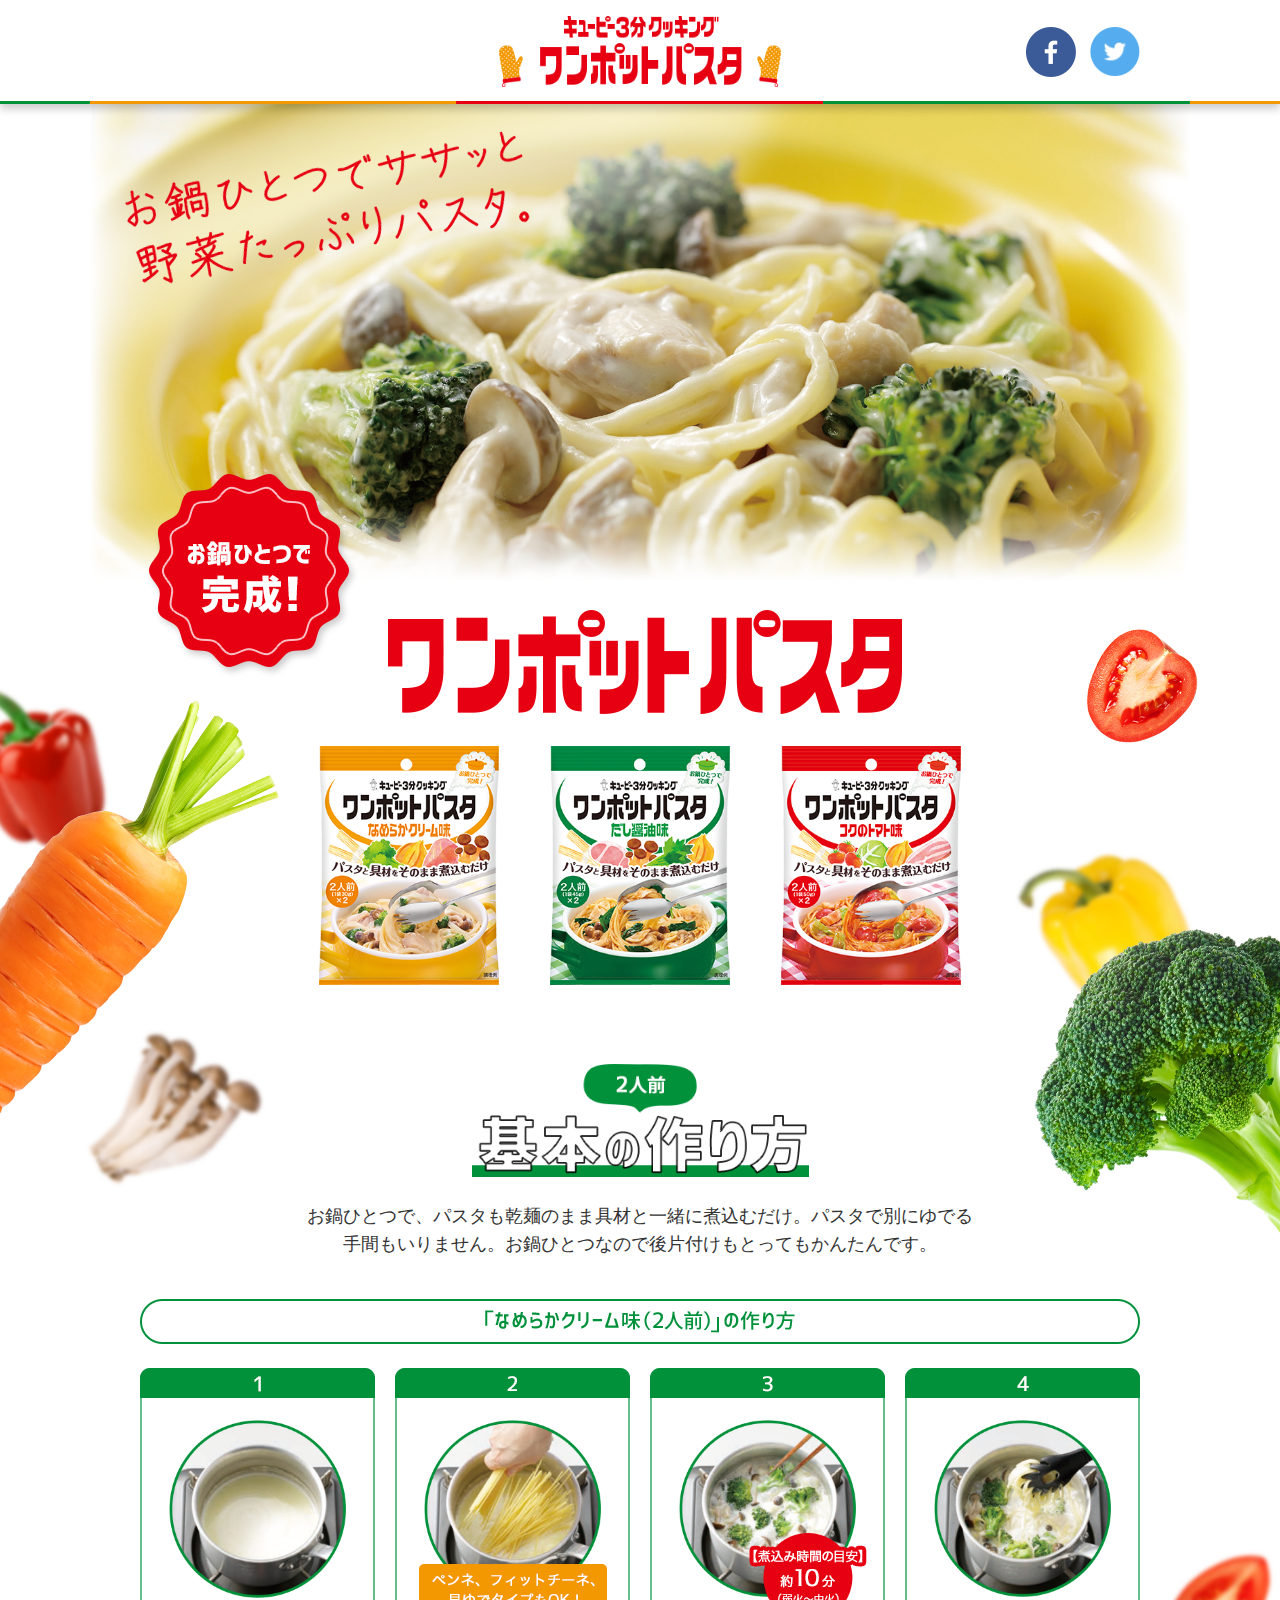
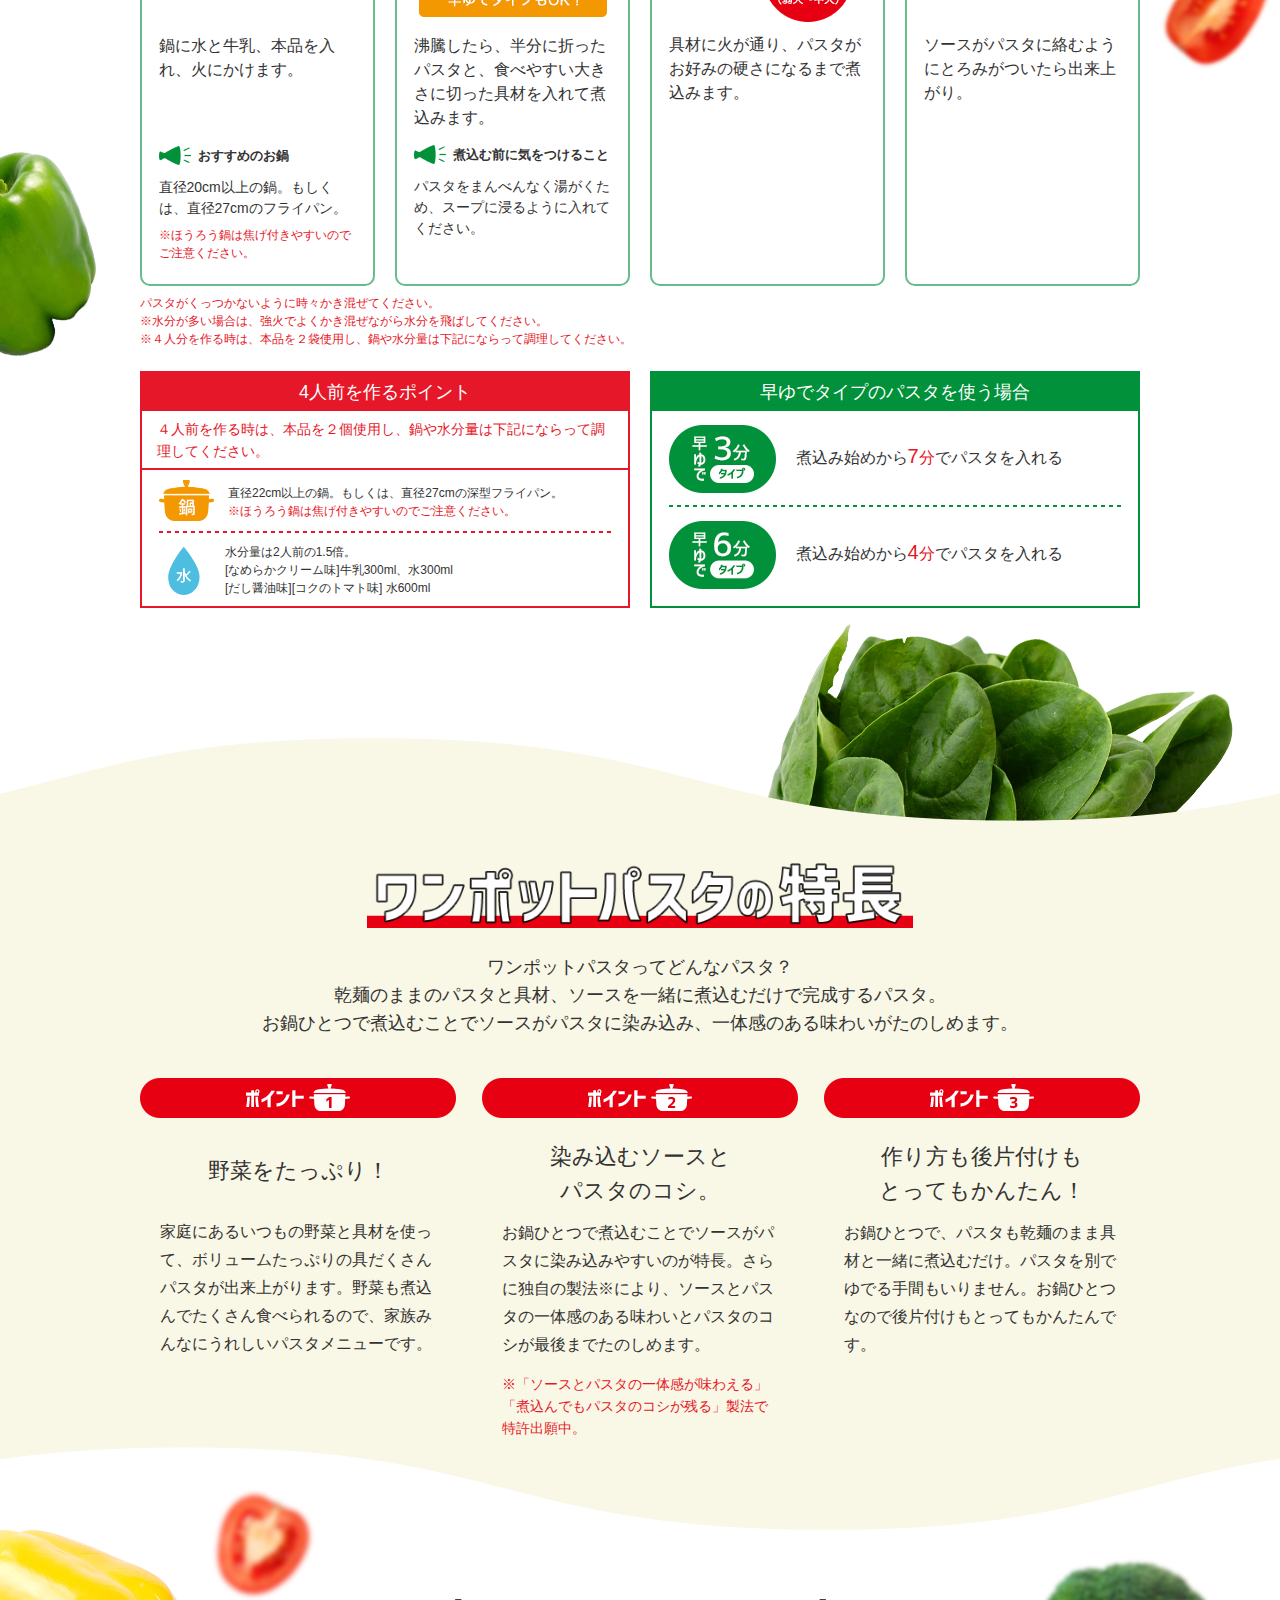
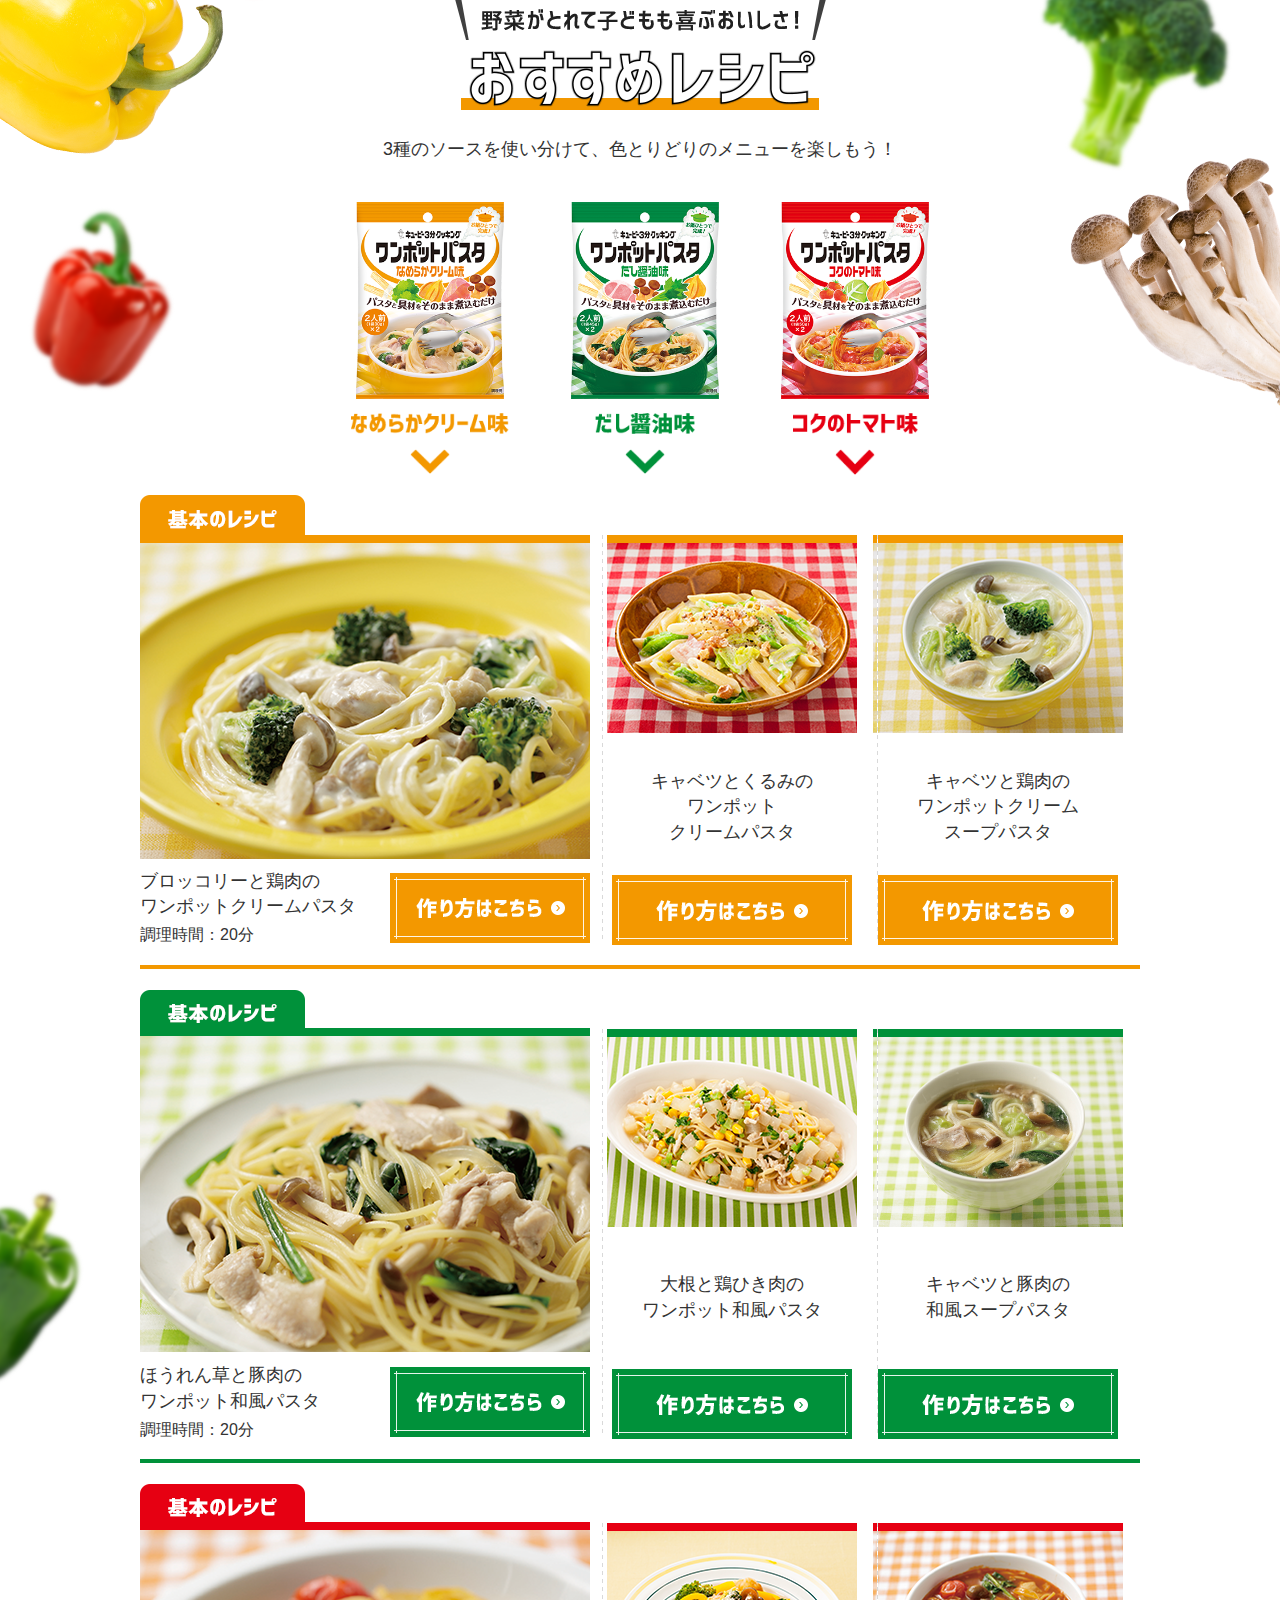
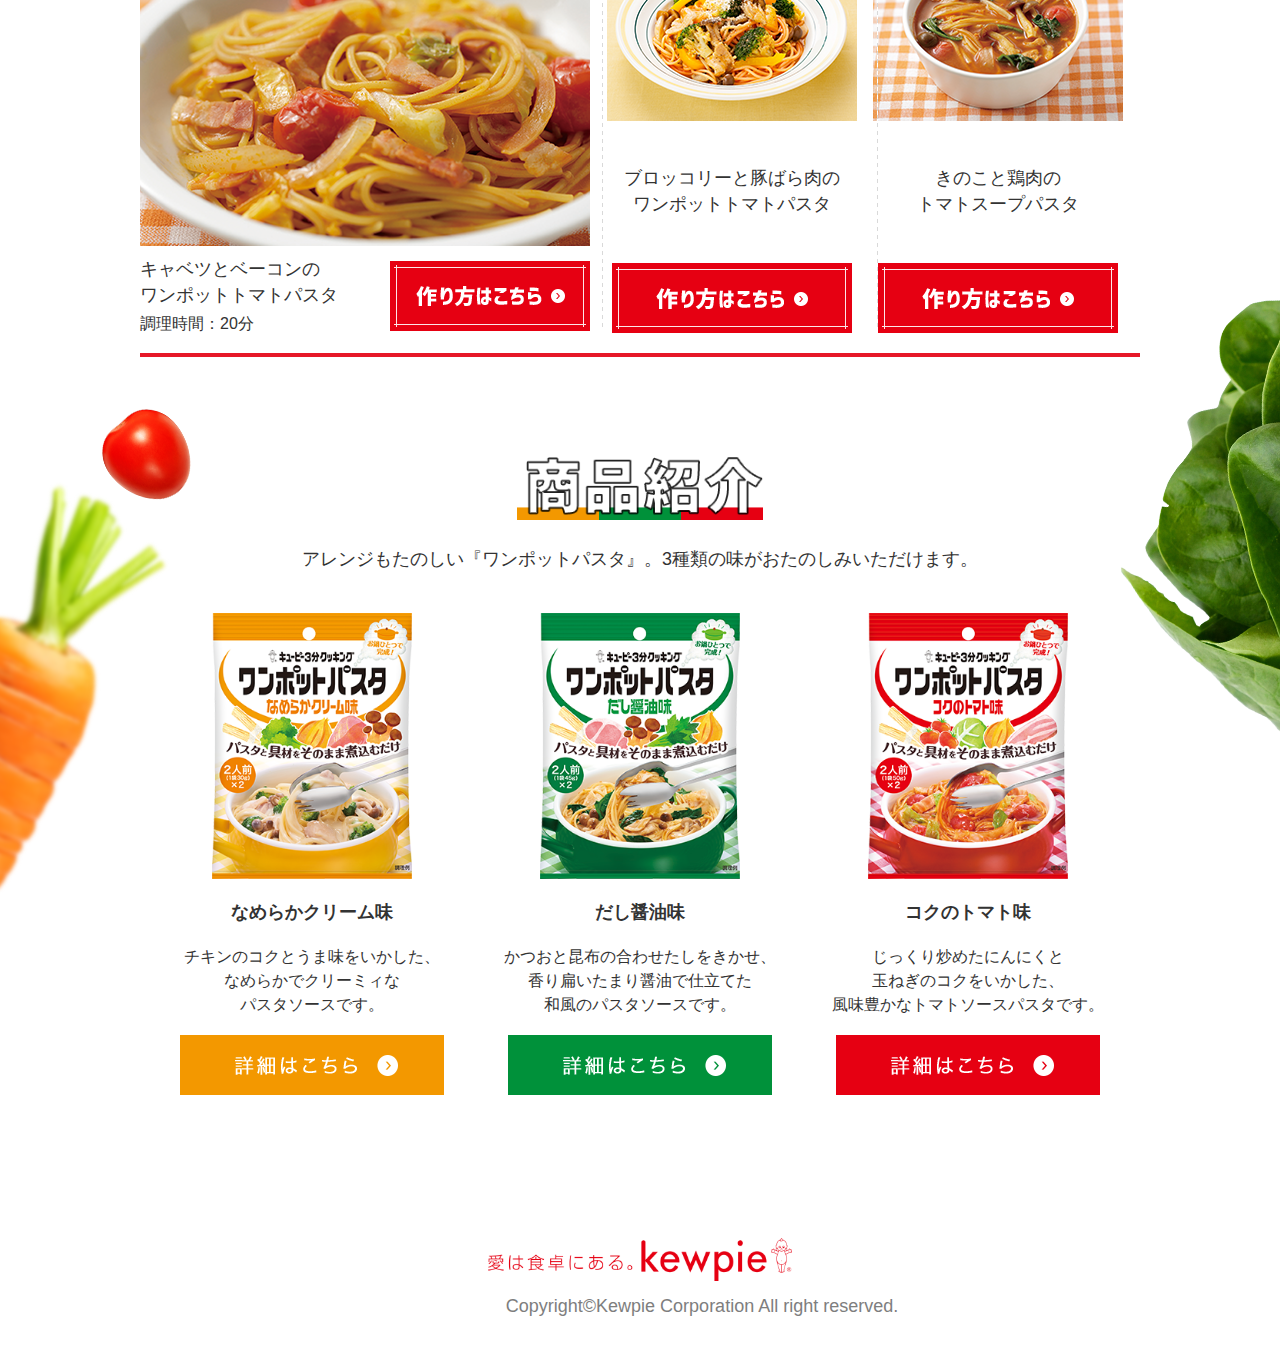
==== commit 8cb03613: "[add] SP版 フッターのCSSを追加" ====
--- a/deploy/index.html
+++ b/deploy/index.html
@@ -344,7 +344,7 @@
     <footer>
         <div class="footer_contens">
             <p class="footer_logo"><img src="images/footer_logo.png" alt="愛は食卓にある。Kewpie" width="304"></p>
-            <p class="footer_copyright subsmall">Copyright&copy;Kewpie Corporation All right reserved.</p>
+            <p class="footer_copyright">Copyright&copy;Kewpie Corporation All right reserved.</p>
         </div>
     </footer>
     <script src="https://ajax.googleapis.com/ajax/libs/jquery/3.2.1/jquery.min.js"></script>
--- a/deploy/styles/main.css
+++ b/deploy/styles/main.css
@@ -1,3 +1,3 @@
-﻿html,body,div,span,applet,object,iframe,h1,h2,h3,h4,h5,h6,p,blockquote,pre,a,abbr,acronym,address,big,cite,code,del,dfn,em,img,ins,kbd,q,s,samp,small,strike,strong,sub,sup,tt,var,b,u,i,center,dl,dt,dd,ol,ul,li,fieldset,form,label,legend,table,caption,tbody,tfoot,thead,tr,th,td,article,aside,canvas,details,embed,figure,figcaption,footer,header,hgroup,menu,nav,output,ruby,section,summary,time,mark,audio,video{margin:0;padding:0;border:0;font-size:100%;font:inherit;vertical-align:baseline}article,aside,details,figcaption,figure,footer,header,hgroup,menu,nav,section{display:block}body{line-height:1}ol,ul{list-style:none}blockquote,q{quotes:none}blockquote:before,blockquote:after,q:before,q:after{content:'';content:none}table{border-collapse:collapse;border-spacing:0}.howto_area .howto_contents,.feature_area .feature_contents,.recipe_area .recipe_contents,.intro_area .intro_contents,footer .footer_contens{position:relative}@media screen and (min-width: 769px), print{.howto_area .howto_contents,.feature_area .feature_contents,.recipe_area .recipe_contents,.intro_area .intro_contents,footer .footer_contens{width:1000px;margin-left:auto;margin-right:auto}}@media screen and (max-width: 768px){.howto_area .howto_contents,.feature_area .feature_contents,.recipe_area .recipe_contents,.intro_area .intro_contents,footer .footer_contens{width:89.33333%;margin:0 auto}}@media screen and (min-width: 769px), print{header .header_contentes,.mv_area .mv_contents,nav .nav_contents{position:relative;width:1000px;margin-left:auto;margin-right:auto}}@media screen and (max-width: 768px){.pc_only{display:none}}.sp_only{display:none}@media screen and (max-width: 768px){.sp_only{display:inherit}}@media screen and (min-width: 769px), print{.btnImg_hover{transition:all 0.3s cubic-bezier(0.42, 0, 0.58, 1)}.btnImg_hover:hover{opacity:0.6}}.hanging_indent>li{padding-left:1em;text-indent:-1em}.subsmall{text-indent:0;-webkit-transform:scale(0.8);-ms-transform:scale(0.8);transform:scale(0.8);-webkit-transform-origin:25% 70%;-ms-transform-origin:25% 70%;transform-origin:25% 70%}body{background-color:#fff;color:#333;font-family:"ヒラギノ角ゴ Pro W3", "Hiragino Kaku Gothic Pro", "メイリオ", Meiryo, sans-serif}body * img{vertical-align:bottom;max-width:100%;height:auto}@media screen and (min-width: 769px), print{body{font-size:18px;min-width:1000px}}@media screen and (max-width: 768px){body{min-width:inherit;-webkit-text-size-adjust:100%}}a,a:link,a:visited,a:hover,a:active{color:#00a0e9;text-decoration:none}header{position:relative;z-index:15}@media screen and (min-width: 769px), print{header{background:url(../images/header_line.gif) repeat-x center bottom;box-shadow:0px 5px 8px rgba(0,0,0,0.2)}}@media screen and (max-width: 768px){header{display:flex;justify-content:space-between;position:fixed;top:0;left:0;width:100%;background-color:#fff;box-shadow:0px 5px 8px rgba(0,0,0,0.2)}}@media screen and (min-width: 769px), print{header .header_contentes{margin:0 auto;padding:16px 0 17px}}@media screen and (max-width: 768px){header .header_contentes{width:100%;padding:7px 0 8px;background:url(../images/header_line_sp.gif) repeat-x center bottom;background-size:375px 2px}}header .header_contentes .header_logo{text-align:center}@media screen and (max-width: 768px){header .header_contentes .header_logo{width:178px;margin:0 auto}header .header_contentes .header_logo>img{width:100%;height:auto}}header .header_contentes .header_sns{display:flex;justify-content:space-between;position:absolute}@media screen and (min-width: 769px), print{header .header_contentes .header_sns{width:114px;top:27px;right:0}}@media screen and (max-width: 768px){header .header_contentes .header_sns{display:none}}header .header_contentes .header_sns li>a{display:block}@media screen and (min-width: 769px), print{header .header_nav_btn{display:none}}@media screen and (max-width: 768px){header .header_nav_btn{position:relative;width:60px;height:60px;background-color:#00913a}}header .header_nav_btn>a{display:block;width:60px;height:60px}@media screen and (max-width: 768px){header .header_nav_btn>a .header_nav_name{position:relative;padding:15px 0 6px;font-size:10px;font-weight:bold;color:#fff;text-align:center}}@media screen and (max-width: 768px){header .header_nav_btn>a span,header .header_nav_btn>a span:before,header .header_nav_btn>a span:after{position:absolute;top:30px;right:13px;content:"";display:block;width:35px;margin:0 auto;border-top:2px solid #fff;border-radius:1px}}@media screen and (max-width: 768px){header .header_nav_btn>a span:before{top:4px;right:0}}@media screen and (max-width: 768px){header .header_nav_btn>a span:after{top:10px;right:0}}@media screen and (min-width: 769px), print{.mv_area{margin:0 auto;background:url(../images/mv_bg1.png) no-repeat center top}}@media screen and (max-width: 768px){.mv_area{padding-top:60px;background:url(../images/mv_bg1_sp.png) no-repeat center 60px;background-size:contain}}.mv_area .mv_contents{position:relative}@media screen and (min-width: 769px), print{.mv_area .mv_contents{margin:0 auto}}@media screen and (max-width: 768px){.mv_area .mv_contents{margin-bottom:8%}}@media screen and (min-width: 769px), print{.mv_area .mv_contents .mv_copy{margin-left:-50px;display:block;width:795px;height:352px;background:url("../images/mv_copy.png") no-repeat 50% 50%;background-size:contain;text-indent:-9999px}}@media screen and (max-width: 768px){.mv_area .mv_contents .mv_copy{display:block;width:100%;height:0;padding-bottom:37.46667%;background:url("../images/mv_copy_sp.png") no-repeat 50% 50%;background-size:contain;text-indent:-9999px}}.mv_area .mv_contents .mv_tag{position:absolute}@media screen and (min-width: 769px), print{.mv_area .mv_contents .mv_tag{margin-left:-50px;top:368px;left:56px}}@media screen and (max-width: 768px){.mv_area .mv_contents .mv_tag{width:21.6%;padding:17.86667% 0 0 4%}.mv_area .mv_contents .mv_tag>img{width:100%;height:auto}}.mv_area .mv_contents h1{text-align:center}@media screen and (min-width: 769px), print{.mv_area .mv_contents h1{margin:154px 0 32px 9px}}@media screen and (max-width: 768px){.mv_area .mv_contents h1{width:53.06667%;margin:29.2% 0 3.73333% 25.73333%}.mv_area .mv_contents h1>img{width:100%;height:auto}}.mv_area .mv_contents .mv_pkg{display:flex;justify-content:space-between;margin:0 auto}@media screen and (min-width: 769px), print{.mv_area .mv_contents .mv_pkg{width:642px}}@media screen and (max-width: 768px){.mv_area .mv_contents .mv_pkg{width:80.8%}.mv_area .mv_contents .mv_pkg>li{width:28.71287%}.mv_area .mv_contents .mv_pkg>li>img{width:100%;height:auto}}.mv_area .mv_bg_obj_wrap{position:relative}.mv_area .mv_bg_obj_wrap [class*=mv_bg_obj]{position:absolute;width:100%}@media screen and (min-width: 769px), print{.mv_area .mv_bg_obj_wrap .mv_bg_obj1{top:-357px;left:0;height:560px;background:url(../images/mv_bg_obj1.png) no-repeat center top}}@media screen and (max-width: 768px){.mv_area .mv_bg_obj_wrap .mv_bg_obj1{top:0;right:0;margin-top:-4%;display:block;width:13.2%;height:0;padding-bottom:22.53333%;background:url("../images/mv_bg_obj1_sp.png") no-repeat 50% 50%;background-size:contain;text-indent:-9999px}}@media screen and (min-width: 769px), print{.mv_area .mv_bg_obj_wrap .mv_bg_obj2{top:-301px;left:0;height:342px;background:url(../images/mv_bg_obj2.png) no-repeat center top}}@media screen and (max-width: 768px){.mv_area .mv_bg_obj_wrap .mv_bg_obj2{display:none}}@media screen and (min-width: 769px), print{.mv_area .mv_bg_obj_wrap .mv_bg_obj3{top:-285px;left:0;height:594px;background:url(../images/mv_bg_obj3.png) no-repeat center top}}@media screen and (max-width: 768px){.mv_area .mv_bg_obj_wrap .mv_bg_obj3{display:none}}nav{position:fixed;width:100%;z-index:16}@media screen and (min-width: 769px), print{nav{display:none;top:0;background-color:rgba(255,255,255,0.9)}}@media screen and (max-width: 768px){nav{display:none;top:60px;right:0;bottom:0;left:0;width:100%;max-height:100%;overflow:scroll;background-color:#fff;box-shadow:0px 5px 8px rgba(0,0,0,0.2);-webkit-overflow-scrolling:touch}}@media screen and (min-width: 769px), print{nav .nav_contents{display:flex;justify-content:space-between;align-items:center;margin:0 auto;padding:18px 0 18px}}@media screen and (max-width: 768px){nav .nav_contents .nav_logo{display:none}}nav .nav_contents .nav_logo a{display:block}@media screen and (min-width: 769px), print{nav .nav_contents .nav_list{display:flex;justify-content:space-between;width:535px}}nav .nav_contents .nav_list li a>img{vertical-align:middle}@media screen and (max-width: 768px){nav .nav_contents .nav_list li{border-bottom:2px solid #ccc;line-height:3.1em}nav .nav_contents .nav_list li>a{display:block;padding:0 5.33333%}}@media screen and (max-width: 768px){nav .nav_contents .nav_list .nav_howto{padding:0;border-bottom:none}}@media screen and (max-width: 768px){nav .nav_contents .nav_list .nav_howto .nav_howto_ttl{border-bottom:2px solid #ccc}}@media screen and (max-width: 768px){nav .nav_contents .nav_list .nav_howto .nav_howto_ttl img{width:91px}}@media screen and (min-width: 769px), print{nav .nav_contents .nav_list .nav_howto .nav_howto_four,nav .nav_contents .nav_list .nav_howto .nav_howto_fast{display:none}}@media screen and (max-width: 768px){nav .nav_contents .nav_list .nav_howto .nav_howto_four>a,nav .nav_contents .nav_list .nav_howto .nav_howto_fast>a{padding:0 9.33333%}}@media screen and (max-width: 768px){nav .nav_contents .nav_list .nav_recipe .nav_recipe_ttl{border-bottom:2px solid #ccc}}@media screen and (max-width: 768px){nav .nav_contents .nav_list .nav_recipe .nav_recipe_contents{display:flex;justify-content:space-between;padding:4% 9.33333%}}@media screen and (max-width: 768px){nav .nav_contents .nav_list .nav_intro .nav_intro_ttl{border-bottom:2px solid #ccc}}@media screen and (max-width: 768px){nav .nav_contents .nav_list .nav_intro .nav_intro_contents{display:flex;justify-content:space-between;padding:4% 13.06667%}}@media screen and (max-width: 768px){nav .nav_contents .nav_list .nav_feature img{width:146px}nav .nav_contents .nav_list .nav_recipe img{width:90px}nav .nav_contents .nav_list .nav_intro img{width:65px}}nav .nav_contents .nav_sns{display:flex;justify-content:space-between;align-items:center}@media screen and (min-width: 769px), print{nav .nav_contents .nav_sns{width:114px}}@media screen and (max-width: 768px){nav .nav_contents .nav_sns{border-bottom:2px solid #ccc}}@media screen and (max-width: 768px){nav .nav_contents .nav_sns li{width:100%;padding:24px 0;border-left:2px solid #ccc}nav .nav_contents .nav_sns li:first-child{border-left:none}}nav .nav_contents .nav_sns li>a{display:block;margin:0 auto}@media screen and (min-width: 769px), print{nav .nav_contents .nav_sns .nav_sns_fb>a{display:block;width:50px;height:50px;background:url("../images/sns_fb.png") no-repeat 50% 50%;background-size:contain;text-indent:-9999px}}@media screen and (max-width: 768px){nav .nav_contents .nav_sns .nav_sns_fb>a{display:block;width:100%;height:0;padding-bottom:22px;background:url("../images/sns_fb_sp.png") no-repeat 50% 50%;background-size:contain;text-indent:-9999px}}@media screen and (min-width: 769px), print{nav .nav_contents .nav_sns .nav_sns_tw>a{display:block;width:50px;height:50px;background:url("../images/sns_tw.png") no-repeat 50% 50%;background-size:contain;text-indent:-9999px}}@media screen and (max-width: 768px){nav .nav_contents .nav_sns .nav_sns_tw>a{display:block;width:100%;height:0;padding-bottom:22px;background:url("../images/sns_tw_sp.png") no-repeat 50% 50%;background-size:contain;text-indent:-9999px}}@media screen and (min-width: 769px), print{nav .nav_contents .nav_sns .nav_sns_line{display:none}}@media screen and (max-width: 768px){nav .nav_contents .nav_sns .nav_sns_line>a{display:block;width:100%;height:0;padding-bottom:22px;background:url("../images/sns_line_sp.png") no-repeat 50% 50%;background-size:contain;text-indent:-9999px}}.howto_area{position:relative}@media screen and (min-width: 769px), print{.howto_area{top:-153px}}.howto_area .howto_contents{position:relative;z-index:3}@media screen and (min-width: 769px), print{.howto_area .howto_contents{margin:232px auto 213px}}.howto_area .howto_contents .howto_ttl{text-align:center}@media screen and (min-width: 769px), print{.howto_area .howto_contents .howto_ttl{margin-bottom:26px}}@media screen and (max-width: 768px){.howto_area .howto_contents .howto_ttl{width:60%;margin:0 auto 6.26866%}.howto_area .howto_contents .howto_ttl>img{width:100%;height:auto}}@media screen and (min-width: 769px), print{.howto_area .howto_contents .howto_lead{margin-bottom:40px;line-height:1.55em;text-align:center}}@media screen and (max-width: 768px){.howto_area .howto_contents .howto_lead{margin-bottom:6.26866%;font-size:4.26vw;line-height:1.37em}}@media screen and (min-width: 769px), print{.howto_area .howto_contents .howto_sub_ttl{margin-bottom:24px;display:block;width:1000px;height:45px;background:url("../images/howto_sub_ttl.png") no-repeat 50% 50%;background-size:contain;text-indent:-9999px}}@media screen and (max-width: 768px){.howto_area .howto_contents .howto_sub_ttl{margin-bottom:4.77612%;display:block;width:100%;height:0;padding-bottom:11.34328%;background:url("../images/howto_sub_ttl_sp.png") no-repeat 50% 50%;background-size:contain;text-indent:-9999px}}@media screen and (min-width: 769px), print{.howto_area .howto_contents .howto_steps{display:flex;justify-content:space-between;margin-bottom:8px}}@media screen and (max-width: 768px){.howto_area .howto_contents .howto_steps{margin-bottom:5.97015%}}@media screen and (min-width: 769px), print{.howto_area .howto_contents .howto_steps li{position:relative;width:235px;height:518px;border:2px solid rgba(0,145,58,0.6);border-radius:10px;box-sizing:border-box}}@media screen and (max-width: 768px){.howto_area .howto_contents .howto_steps li{*zoom:1;margin-bottom:2.23881%}.howto_area .howto_contents .howto_steps li:after{content:"";display:block;clear:both}}@media screen and (min-width: 769px), print{.howto_area .howto_contents .howto_steps li [class*=howto_num]{position:absolute;top:-2px;left:-2px}}@media screen and (max-width: 768px){.howto_area .howto_contents .howto_steps li [class*=howto_num]{float:left;margin-right:3.28358%}}@media screen and (min-width: 769px), print{.howto_area .howto_contents .howto_steps li .howto_num1{display:block;width:235px;height:30px;background:url("../images/howto_num1.png") no-repeat 50% 50%;background-size:contain;text-indent:-9999px}.howto_area .howto_contents .howto_steps li .howto_num2{display:block;width:235px;height:30px;background:url("../images/howto_num2.png") no-repeat 50% 50%;background-size:contain;text-indent:-9999px}.howto_area .howto_contents .howto_steps li .howto_num3{display:block;width:235px;height:30px;background:url("../images/howto_num3.png") no-repeat 50% 50%;background-size:contain;text-indent:-9999px}.howto_area .howto_contents .howto_steps li .howto_num4{display:block;width:235px;height:30px;background:url("../images/howto_num4.png") no-repeat 50% 50%;background-size:contain;text-indent:-9999px}}@media screen and (max-width: 768px){.howto_area .howto_contents .howto_steps li .howto_num1{display:block;width:6.26866%;height:0;padding-bottom:64.62687%;background:url("../images/howto_num1_sp.png") no-repeat 50% 50%;background-size:contain;text-indent:-9999px}.howto_area .howto_contents .howto_steps li .howto_num2{display:block;width:6.26866%;height:0;padding-bottom:71.9403%;background:url("../images/howto_num2_sp.png") no-repeat 50% 50%;background-size:contain;text-indent:-9999px}.howto_area .howto_contents .howto_steps li .howto_num3{display:block;width:6.26866%;height:0;padding-bottom:43.73134%;background:url("../images/howto_num3_sp.png") no-repeat 50% 50%;background-size:contain;text-indent:-9999px}.howto_area .howto_contents .howto_steps li .howto_num4{display:block;width:6.26866%;height:0;padding-bottom:43.73134%;background:url("../images/howto_num4_sp.png") no-repeat 50% 50%;background-size:contain;text-indent:-9999px}}@media screen and (max-width: 768px){.howto_area .howto_contents .howto_steps li:last-child .howto_inner{padding-bottom:0;border-bottom:none}}.howto_area .howto_contents .howto_steps li .howto_inner{position:relative}@media screen and (min-width: 769px), print{.howto_area .howto_contents .howto_steps li .howto_inner{width:198px;margin:0 auto}}@media screen and (max-width: 768px){.howto_area .howto_contents .howto_steps li .howto_inner{float:left;width:90.44776%;padding:2.47525% 0 4.9505%;border-bottom:1px solid rgba(0,145,58,0.6)}}@media screen and (min-width: 769px), print{.howto_area .howto_contents .howto_steps li .howto_inner .howto_photo{margin:50px 0 36px;text-align:center}}@media screen and (max-width: 768px){.howto_area .howto_contents .howto_steps li .howto_inner .howto_photo{float:left;width:43.06931%;margin-right:4.12541%}.howto_area .howto_contents .howto_steps li .howto_inner .howto_photo>img{width:100%;height:auto}}@media screen and (max-width: 768px){.howto_area .howto_contents .howto_steps li .howto_inner .howto_photo1{margin-bottom:3.9604%}}@media screen and (max-width: 768px){.howto_area .howto_contents .howto_steps li .howto_inner .howto_photo2{margin-bottom:14.19142%}}.howto_area .howto_contents .howto_steps li .howto_inner .howto_notice2{position:absolute}@media screen and (min-width: 769px), print{.howto_area .howto_contents .howto_steps li .howto_inner .howto_notice2{top:144px;left:5px;display:block;width:188px;height:53px;background:url("../images/howto2_notice.png") no-repeat 50% 50%;background-size:contain;text-indent:-9999px}}@media screen and (max-width: 768px){.howto_area .howto_contents .howto_steps li .howto_inner .howto_notice2{top:0;margin-top:49.50495%;display:block;width:100%;height:0;padding-bottom:7.26073%;background:url("../images/howto2_notice_sp.png") no-repeat 50% 50%;background-size:contain;text-indent:-9999px}}.howto_area .howto_contents .howto_steps li .howto_inner .howto_notice3{position:absolute}@media screen and (min-width: 769px), print{.howto_area .howto_contents .howto_steps li .howto_inner .howto_notice3{top:113px;right:0;display:block;width:118px;height:89px;background:url("../images/howto3_notice.png") no-repeat 50% 50%;background-size:contain;text-indent:-9999px}}@media screen and (max-width: 768px){.howto_area .howto_contents .howto_steps li .howto_inner .howto_notice3{top:0;left:0;margin-top:26.89769%;margin-left:29.0429%;display:block;width:22.93729%;height:0;padding-bottom:18.81188%;background:url("../images/howto3_notice_sp.png") no-repeat 50% 50%;background-size:contain;text-indent:-9999px}}@media screen and (min-width: 769px), print{.howto_area .howto_contents .howto_steps li .howto_inner [class*=howto_desc]{font-size:16px;line-height:1.5em}}@media screen and (max-width: 768px){.howto_area .howto_contents .howto_steps li .howto_inner [class*=howto_desc]{font-size:3.73vw;line-height:1.42em}}@media screen and (min-width: 769px), print{.howto_area .howto_contents .howto_steps li .howto_inner .howto_desc1{margin-bottom:64px}.howto_area .howto_contents .howto_steps li .howto_inner .howto_desc2{margin-bottom:15px}}@media screen and (max-width: 768px){.howto_area .howto_contents .howto_steps li .howto_inner .howto_desc1{margin-top:14.85149%}.howto_area .howto_contents .howto_steps li .howto_inner .howto_desc2{margin-top:8.58086%}.howto_area .howto_contents .howto_steps li .howto_inner .howto_desc3{margin-top:5.44554%}.howto_area .howto_contents .howto_steps li .howto_inner .howto_desc4{margin-top:11.55116%}}@media screen and (max-width: 768px){.howto_area .howto_contents .howto_steps li .howto_inner .howto_point{clear:both}}.howto_area .howto_contents .howto_steps li .howto_inner .howto_point .howto_point_ttl{font-weight:bold}@media screen and (min-width: 769px), print{.howto_area .howto_contents .howto_steps li .howto_inner .howto_point .howto_point_ttl{margin-bottom:12px;padding-left:39px;background:url(../images/howto_point_ttl_icon.png) no-repeat left center;background-size:32px 19px;font-size:13px;line-height:1.5em}}@media screen and (max-width: 768px){.howto_area .howto_contents .howto_steps li .howto_inner .howto_point .howto_point_ttl{margin-bottom:2.31023%;padding-left:10.23102%;background:url(../images/howto_point_ttl_icon.png) no-repeat left center;background-size:contain;font-size:3.46vw;line-height:1.1em}}@media screen and (min-width: 769px), print{.howto_area .howto_contents .howto_steps li .howto_inner .howto_point .howto_point_desc{margin-bottom:7px;font-size:14px;line-height:1.5em}}@media screen and (max-width: 768px){.howto_area .howto_contents .howto_steps li .howto_inner .howto_point .howto_point_desc{font-size:2.93vw;line-height:1.45em}}@media screen and (max-width: 768px){.howto_area .howto_contents .howto_steps li .howto_inner .howto_point .howto_point_desc1{margin-bottom:3.13531%}}.howto_area .howto_contents .howto_steps li .howto_inner .howto_point .howto_point_notes{color:#e61728}@media screen and (min-width: 769px), print{.howto_area .howto_contents .howto_steps li .howto_inner .howto_point .howto_point_notes{font-size:12px;line-height:1.5em}}@media screen and (max-width: 768px){.howto_area .howto_contents .howto_steps li .howto_inner .howto_point .howto_point_notes{font-size:2.93vw}}.howto_area .howto_contents .howto_attention{color:#e61728}@media screen and (min-width: 769px), print{.howto_area .howto_contents .howto_attention{margin-bottom:23px;font-size:12px;line-height:1.5em}}@media screen and (max-width: 768px){.howto_area .howto_contents .howto_attention{margin-bottom:4.92537%;font-size:2.93vw;line-height:1.54em}}@media screen and (min-width: 769px), print{.howto_area .howto_contents .howto_point_wrap{display:flex;justify-content:space-between}}.howto_area .howto_contents .howto_point_wrap [class*=point_sub_ttl]{color:#fff;text-align:center}@media screen and (min-width: 769px), print{.howto_area .howto_contents .howto_point_wrap [class*=point_sub_ttl]{padding:10px}}@media screen and (max-width: 768px){.howto_area .howto_contents .howto_point_wrap [class*=point_sub_ttl]{font-size:4.53vw;line-height:1.8em}}@media screen and (min-width: 769px), print{.howto_area .howto_contents .howto_point_wrap .howto_four{width:490px;border:2px solid #e61728;box-sizing:border-box}}@media screen and (max-width: 768px){.howto_area .howto_contents .howto_point_wrap .howto_four{margin-bottom:5.97015%;border:2px solid #e61728}}.howto_area .howto_contents .howto_point_wrap .howto_four .point_sub_ttl_four{background-color:#e61728}.howto_area .howto_contents .howto_point_wrap .howto_four .howto_four_desc{color:#e61728}@media screen and (min-width: 769px), print{.howto_area .howto_contents .howto_point_wrap .howto_four .howto_four_desc{width:456px;padding:8px 15px 5px;border-bottom:2px solid #e61728;font-size:14px;line-height:1.57em}}@media screen and (max-width: 768px){.howto_area .howto_contents .howto_point_wrap .howto_four .howto_four_desc{padding:2.14876% 4.6281%;border-bottom:2px solid #e61728;font-size:3.46vw;line-height:1.46em}}@media screen and (min-width: 769px), print{.howto_area .howto_contents .howto_point_wrap .howto_four [class*=howto_point_desc]{padding-top:4px;font-size:12px;line-height:1.5em}}@media screen and (max-width: 768px){.howto_area .howto_contents .howto_point_wrap .howto_four [class*=howto_point_desc]{font-size:3.2vw;line-height:1.416em}}@media screen and (max-width: 768px){.howto_area .howto_contents .howto_point_wrap .howto_four .howto_four_inner{width:93.28358%;margin:0 auto;padding:2.4% 0}}.howto_area .howto_contents .howto_point_wrap .howto_four .howto_four_pot{*zoom:1;background:url(../images/howto_four_pot_line.gif) repeat-x left bottom;background-size:8px 2px}.howto_area .howto_contents .howto_point_wrap .howto_four .howto_four_pot:after{content:"";display:block;clear:both}@media screen and (min-width: 769px), print{.howto_area .howto_contents .howto_point_wrap .howto_four .howto_four_pot{width:452px;margin:0 auto;padding:10px 0 12px}}.howto_area .howto_contents .howto_point_wrap .howto_four .howto_four_pot .pot_icon{float:left}@media screen and (min-width: 769px), print{.howto_area .howto_contents .howto_point_wrap .howto_four .howto_four_pot .pot_icon{margin-right:14px}}@media screen and (max-width: 768px){.howto_area .howto_contents .howto_point_wrap .howto_four .howto_four_pot .pot_icon{width:14.83871%;margin-right:2.41935%;padding:2.58065% 0}.howto_area .howto_contents .howto_point_wrap .howto_four .howto_four_pot .pot_icon>img{width:100%;height:auto}}@media screen and (max-width: 768px){.howto_area .howto_contents .howto_point_wrap .howto_four .howto_four_pot .howto_point_desc_pot{float:left;width:82.25806%;margin-bottom:1.29032%}}.howto_area .howto_contents .howto_point_wrap .howto_four .howto_four_pot .pot_notice{color:#e61728}@media screen and (min-width: 769px), print{.howto_area .howto_contents .howto_point_wrap .howto_four .howto_four_pot .pot_notice{padding-top:3px;font-size:12px}}@media screen and (max-width: 768px){.howto_area .howto_contents .howto_point_wrap .howto_four .howto_four_pot .pot_notice{width:102.58065%;font-size:2.8vw}}@media screen and (min-width: 769px), print{.howto_area .howto_contents .howto_point_wrap .howto_four .howto_four_water{width:452px;margin:0 auto;padding:10px 0 9px}}.howto_area .howto_contents .howto_point_wrap .howto_four .howto_four_water .water_icon{float:left}@media screen and (min-width: 769px), print{.howto_area .howto_contents .howto_point_wrap .howto_four .howto_four_water .water_icon{margin:4px 25px 0 9px}}@media screen and (max-width: 768px){.howto_area .howto_contents .howto_point_wrap .howto_four .howto_four_water .water_icon{width:9.51613%;margin:0 4.83871% 0 2.41935%;padding-top:.96774%}.howto_area .howto_contents .howto_point_wrap .howto_four .howto_four_water .water_icon>img{width:100%;height:auto}}@media screen and (min-width: 769px), print{.howto_area .howto_contents .howto_point_wrap .howto_four .howto_four_water .howto_point_desc_water{padding-top:0}}@media screen and (min-width: 769px), print{.howto_area .howto_contents .howto_point_wrap .howto_fast{width:490px;border:2px solid #00913a;box-sizing:border-box}}@media screen and (max-width: 768px){.howto_area .howto_contents .howto_point_wrap .howto_fast{border:2px solid #00913a}}.howto_area .howto_contents .howto_point_wrap .howto_fast .point_sub_ttl_fast{background-color:#00913a}.howto_area .howto_contents .howto_point_wrap .howto_fast [class*=howto_fast_inner]{*zoom:1;display:flex;margin:0 auto}.howto_area .howto_contents .howto_point_wrap .howto_fast [class*=howto_fast_inner]:after{content:"";display:block;clear:both}@media screen and (min-width: 769px), print{.howto_area .howto_contents .howto_point_wrap .howto_fast [class*=howto_fast_inner]{width:453px}}@media screen and (max-width: 768px){.howto_area .howto_contents .howto_point_wrap .howto_fast [class*=howto_fast_inner]{align-items:center;width:92.53731%;padding:3.22581% 0}}@media screen and (min-width: 769px), print{.howto_area .howto_contents .howto_point_wrap .howto_fast .fast_desc{font-size:16px}}@media screen and (max-width: 768px){.howto_area .howto_contents .howto_point_wrap .howto_fast .fast_desc{font-size:3.46vw}}.howto_area .howto_contents .howto_point_wrap .howto_fast .fast_desc .red_txt{color:#e61728}@media screen and (min-width: 769px), print{.howto_area .howto_contents .howto_point_wrap .howto_fast .fast_desc .red_txt{font-size:20px}}@media screen and (max-width: 768px){.howto_area .howto_contents .howto_point_wrap .howto_fast .fast_desc .red_txt{font-size:4.26vw}}@media screen and (min-width: 769px), print{.howto_area .howto_contents .howto_point_wrap .howto_fast .fast_desc .red_txt_small{font-size:16px}}@media screen and (max-width: 768px){.howto_area .howto_contents .howto_point_wrap .howto_fast .fast_desc .red_txt_small{font-size:3.46vw}}@media screen and (min-width: 769px), print{.howto_area .howto_contents .howto_point_wrap .howto_fast .fast_desc{margin-top:35px}}.howto_area .howto_contents .howto_point_wrap .howto_fast .howto_fast_inner_three{background:url(../images/howto_fast_line.gif) repeat-x left bottom;background-size:8px 2px}@media screen and (min-width: 769px), print{.howto_area .howto_contents .howto_point_wrap .howto_fast .howto_fast_inner_three .fast_icon_three{margin:14px 20px 14px 0;display:block;width:107px;height:68px;background:url("../images/fast_three_icon.png") no-repeat 50% 50%;background-size:contain;text-indent:-9999px}}@media screen and (max-width: 768px){.howto_area .howto_contents .howto_point_wrap .howto_fast .howto_fast_inner_three .fast_icon_three{margin:0 2.90323% 0 .96774%;display:block;width:24.19355%;height:0;padding-bottom:16.45161%;background:url("../images/fast_three_icon_sp.png") no-repeat 50% 50%;background-size:contain;text-indent:-9999px}}@media screen and (min-width: 769px), print{.howto_area .howto_contents .howto_point_wrap .howto_fast .howto_fast_inner_six .fast_icon_six{margin:14px 20px 13px 0;display:block;width:107px;height:68px;background:url("../images/fast_six_icon.png") no-repeat 50% 50%;background-size:contain;text-indent:-9999px}}@media screen and (max-width: 768px){.howto_area .howto_contents .howto_point_wrap .howto_fast .howto_fast_inner_six .fast_icon_six{margin:0 2.90323% 0 .96774%;display:block;width:24.19355%;height:0;padding-bottom:16.45161%;background:url("../images/fast_six_icon_sp.png") no-repeat 50% 50%;background-size:contain;text-indent:-9999px}}.howto_area .howto_bg_obj{top:0;left:0;width:100%;overflow:hidden}@media screen and (min-width: 769px), print{.howto_area .howto_bg_obj{position:absolute;height:1360px}}@media screen and (min-width: 769px), print{.howto_area .howto_bg_obj [class*=howto_bg_obj]{position:absolute;left:50%}}@media screen and (min-width: 769px), print{.howto_area .howto_bg_obj .howto_bg_obj1{top:486px;margin-left:520px;display:block;width:116px;height:120px;background:url("../images/howto_bg_obj1.png") no-repeat 50% 50%;background-size:contain;text-indent:-9999px}}@media screen and (max-width: 768px){.howto_area .howto_bg_obj .howto_bg_obj1{margin:2.8% 0 0 15.06667%;display:block;width:78.8%;height:0;padding-bottom:66%;background:url("../images/howto_bg_obj2_sp.png") no-repeat 50% 50%;background-size:contain;text-indent:-9999px;background-position:center top}}@media screen and (min-width: 769px), print{.howto_area .howto_bg_obj .howto_bg_obj2{top:687px;margin-left:-736px;display:block;width:193px;height:206px;background:url("../images/howto_bg_obj2.png") no-repeat 50% 50%;background-size:contain;text-indent:-9999px}}@media screen and (max-width: 768px){.howto_area .howto_bg_obj .howto_bg_obj2{display:none}}@media screen and (min-width: 769px), print{.howto_area .howto_bg_obj .howto_bg_obj3{top:1159px;margin-left:25px;display:block;width:568px;height:502px;background:url("../images/howto_bg_obj3.png") no-repeat 50% 50%;background-size:contain;text-indent:-9999px}}@media screen and (max-width: 768px){.howto_area .howto_bg_obj .howto_bg_obj3{display:none}}.feature_area{position:relative;background-color:#f9f7e5}@media screen and (min-width: 769px), print{.feature_area{top:-153px}}@media screen and (max-width: 768px){.feature_area{top:0;margin-top:-44.66667%}}.feature_area:before,.feature_area:after{content:"";display:block;position:absolute;width:100%}@media screen and (min-width: 769px), print{.feature_area:before{top:-83px;height:83px;background:url(../images/feature_bg_top.png) repeat-x center top}}@media screen and (max-width: 768px){.feature_area:before{top:0;height:0;margin-top:-12.13333%;padding-bottom:12.13333%;background:url(../images/feature_bg_top_sp.png) no-repeat center top;background-size:contain}}@media screen and (min-width: 769px), print{.feature_area:after{bottom:-83px;height:83px;background:url(../images/feature_bg_bottom.png) repeat-x center top}}@media screen and (max-width: 768px){.feature_area:after{bottom:0;height:0;margin-bottom:-12.13333%;padding-bottom:12.13333%;background:url(../images/feature_bg_bottom_sp.png) no-repeat center top;background-size:contain}}@media screen and (min-width: 769px), print{.feature_area .feature_contents{padding:42px 0 7px}}@media screen and (max-width: 768px){.feature_area .feature_contents{padding:6.4% 0 1.33333%}}.feature_area .feature_contents .feature_ttl{text-align:center}@media screen and (min-width: 769px), print{.feature_area .feature_contents .feature_ttl{margin-bottom:26px}}@media screen and (max-width: 768px){.feature_area .feature_contents .feature_ttl{width:92.53731%;margin:0 auto 5.97015%}.feature_area .feature_contents .feature_ttl>img{width:100%;height:auto}}@media screen and (min-width: 769px), print{.feature_area .feature_contents .feature_lead{margin-bottom:40px;font-size:18px;line-height:1.55em;text-align:center}}@media screen and (max-width: 768px){.feature_area .feature_contents .feature_lead{margin-bottom:5.97015%;font-size:4.26vw;line-height:1.375em}}@media screen and (min-width: 769px), print{.feature_area .feature_contents .feature_list{display:flex;justify-content:space-between}}@media screen and (min-width: 769px), print{.feature_area .feature_contents .feature_list li{width:316px}}@media screen and (max-width: 768px){.feature_area .feature_contents .feature_list li [class*=feature_num]{margin-bottom:5.07463%}}@media screen and (min-width: 769px), print{.feature_area .feature_contents .feature_list li .feature_num1{display:block;width:316px;height:40px;background:url("../images/feature_num1.png") no-repeat 50% 50%;background-size:contain;text-indent:-9999px}.feature_area .feature_contents .feature_list li .feature_num2{display:block;width:316px;height:40px;background:url("../images/feature_num2.png") no-repeat 50% 50%;background-size:contain;text-indent:-9999px}.feature_area .feature_contents .feature_list li .feature_num3{display:block;width:316px;height:40px;background:url("../images/feature_num3.png") no-repeat 50% 50%;background-size:contain;text-indent:-9999px}}@media screen and (max-width: 768px){.feature_area .feature_contents .feature_list li .feature_num1{display:block;width:100%;height:0;padding-bottom:9.55224%;background:url("../images/feature_num1_sp.png") no-repeat 50% 50%;background-size:contain;text-indent:-9999px}.feature_area .feature_contents .feature_list li .feature_num2{display:block;width:100%;height:0;padding-bottom:9.55224%;background:url("../images/feature_num2_sp.png") no-repeat 50% 50%;background-size:contain;text-indent:-9999px}.feature_area .feature_contents .feature_list li .feature_num3{display:block;width:100%;height:0;padding-bottom:9.55224%;background:url("../images/feature_num3_sp.png") no-repeat 50% 50%;background-size:contain;text-indent:-9999px}}.feature_area .feature_contents .feature_list li .feature_inner{margin:0 auto}@media screen and (min-width: 769px), print{.feature_area .feature_contents .feature_list li .feature_inner{width:276px}}@media screen and (max-width: 768px){.feature_area .feature_contents .feature_list li .feature_inner{width:90.44776%;margin:0 auto 6.1194%}}.feature_area .feature_contents .feature_list li .feature_inner [class*=feature_sub_ttl]{text-align:center}@media screen and (min-width: 769px), print{.feature_area .feature_contents .feature_list li .feature_inner [class*=feature_sub_ttl]{margin:22px 0 11px;font-size:22px;line-height:1.54em}}@media screen and (max-width: 768px){.feature_area .feature_contents .feature_list li .feature_inner [class*=feature_sub_ttl]{margin-bottom:4.47761%;font-size:4.8vw;font-weight:bold;line-height:1.33em}}@media screen and (min-width: 769px), print{.feature_area .feature_contents .feature_list li .feature_inner .feature_sub_ttl1{margin:36px 0 30px}}@media screen and (min-width: 769px), print{.feature_area .feature_contents .feature_list li .feature_inner .feature_desc{margin-bottom:15px;font-size:16px;line-height:1.75em}}@media screen and (max-width: 768px){.feature_area .feature_contents .feature_list li .feature_inner .feature_desc{font-size:3.73vw;line-height:1.428em}}.feature_area .feature_contents .feature_list li .feature_inner .feature_notes{color:#e61728}@media screen and (min-width: 769px), print{.feature_area .feature_contents .feature_list li .feature_inner .feature_notes{font-size:14px;line-height:1.57em}}@media screen and (max-width: 768px){.feature_area .feature_contents .feature_list li .feature_inner .feature_notes{margin-top:1.81518%;font-size:2.933vw;line-height:1.545em}}@media screen and (min-width: 769px), print{.recipe_area{position:relative;top:-153px;margin-bottom:100px;padding-top:152px}}@media screen and (max-width: 768px){.recipe_area{margin:18.4% 0 13.33333%}}@media screen and (min-width: 769px), print{.recipe_area .recipe_bg_obj{position:absolute;top:40px;left:0;width:100%;height:100%;overflow:hidden}}@media screen and (min-width: 769px), print{.recipe_area .recipe_bg_obj [class*=recipe_bg_obj]{position:absolute;top:0;left:50%}}@media screen and (max-width: 768px){.recipe_area .recipe_bg_obj [class*=recipe_bg_obj]{display:none}}@media screen and (min-width: 769px), print{.recipe_area .recipe_bg_obj .recipe_bg_obj1{top:70px;margin-left:-612px;display:block;width:1205px;height:435px;background:url("../images/recipe_bg_obj1.png") no-repeat 50% 50%;background-size:contain;text-indent:-9999px}.recipe_area .recipe_bg_obj .recipe_bg_obj2{top:0;margin-left:-430px;display:block;width:1131px;height:522px;background:url("../images/recipe_bg_obj2.png") no-repeat 50% 50%;background-size:contain;text-indent:-9999px}.recipe_area .recipe_bg_obj .recipe_bg_obj3{top:42px;margin-left:-702px;display:block;width:286px;height:225px;background:url("../images/recipe_bg_obj3.png") no-repeat 50% 50%;background-size:contain;text-indent:-9999px}.recipe_area .recipe_bg_obj .recipe_bg_obj4{top:1302px;margin-left:-722px;display:block;width:167px;height:196px;background:url("../images/recipe_bg_obj4.png") no-repeat 50% 50%;background-size:contain;text-indent:-9999px}}.recipe_area .recipe_contents{position:relative;z-index:14}@media screen and (min-width: 769px), print{.recipe_area .recipe_contents .recipe_ttl{margin:0 auto 30px;display:block;width:371px;height:111px;background:url("../images/recipe_ttl.png") no-repeat 50% 50%;background-size:contain;text-indent:-9999px}}@media screen and (max-width: 768px){.recipe_area .recipe_contents .recipe_ttl{margin:0 auto 5.97015%;display:block;width:63.13433%;height:0;padding-bottom:22.98507%;background:url("../images/recipe_ttl_sp.png") no-repeat 50% 50%;background-size:contain;text-indent:-9999px}}@media screen and (min-width: 769px), print{.recipe_area .recipe_contents .recipe_lead{margin-bottom:44px;text-align:center}}@media screen and (max-width: 768px){.recipe_area .recipe_contents .recipe_lead{margin-bottom:5.97015%;font-size:4.266vw;line-height:1.375em}}.recipe_area .recipe_contents .recipe_pkg{display:flex;justify-content:space-between;margin:0 auto}@media screen and (min-width: 769px), print{.recipe_area .recipe_contents .recipe_pkg{width:578px;margin-bottom:20px}}@media screen and (max-width: 768px){.recipe_area .recipe_contents .recipe_pkg{width:94.1791%;margin-bottom:4.77612%}}@media screen and (max-width: 768px){.recipe_area .recipe_contents .recipe_pkg li{width:31.69572%}}.recipe_area .recipe_contents .recipe_pkg li a{display:block}.recipe_area .recipe_contents .recipe_pkg li .recipe_pkg_img,.recipe_area .recipe_contents .recipe_pkg li .recipe_pkg_ttl,.recipe_area .recipe_contents .recipe_pkg li .recipe_pkg_arrow{text-align:center}@media screen and (max-width: 768px){.recipe_area .recipe_contents .recipe_pkg li .recipe_pkg_img{width:87%;margin:0 auto 9%}.recipe_area .recipe_contents .recipe_pkg li .recipe_pkg_img>img{width:100%;height:auto}}@media screen and (min-width: 769px), print{.recipe_area .recipe_contents .recipe_pkg li .recipe_pkg_ttl{margin:14px 0 15px}}@media screen and (max-width: 768px){.recipe_area .recipe_contents .recipe_pkg li .recipe_pkg_ttl{margin:0 auto 8%}.recipe_area .recipe_contents .recipe_pkg li .recipe_pkg_ttl>img{width:100%;height:auto}}@media screen and (max-width: 768px){.recipe_area .recipe_contents .recipe_pkg li .recipe_pkg_arrow{width:21%;margin:0 auto}.recipe_area .recipe_contents .recipe_pkg li .recipe_pkg_arrow>img{width:100%;height:auto}}@media screen and (max-width: 768px){.recipe_area .recipe_contents .recipe_pkg li .pkg_ttl_cream{width:101%}.recipe_area .recipe_contents .recipe_pkg li .pkg_ttl_dashi{width:64.5%}.recipe_area .recipe_contents .recipe_pkg li .pkg_ttl_tomato{width:79%}}@media screen and (min-width: 769px), print{.recipe_area .recipe_contents .recipe_taste_list>li{margin-bottom:20px}}@media screen and (max-width: 768px){.recipe_area .recipe_contents .recipe_taste_list>li{margin-bottom:4.77612%}}.recipe_area .recipe_contents .recipe_taste_list .recipe_list{*zoom:1}.recipe_area .recipe_contents .recipe_taste_list .recipe_list:after{content:"";display:block;clear:both}@media screen and (min-width: 769px), print{.recipe_area .recipe_contents .recipe_taste_list .recipe_list{position:relative;display:flex;justify-content:space-between;padding-bottom:20px}}@media screen and (max-width: 768px){.recipe_area .recipe_contents .recipe_taste_list .recipe_list{padding-bottom:4.77612%}}.recipe_area .recipe_contents .recipe_taste_list .recipe_list.recipe_list_cream{border-bottom:4px solid #f39800}.recipe_area .recipe_contents .recipe_taste_list .recipe_list.recipe_list_dashi{border-bottom:4px solid #00913a}.recipe_area .recipe_contents .recipe_taste_list .recipe_list.recipe_list_tomato{border-bottom:4px solid #e61728}.recipe_area .recipe_contents .recipe_taste_list .recipe_list li{*zoom:1}.recipe_area .recipe_contents .recipe_taste_list .recipe_list li:after{content:"";display:block;clear:both}@media screen and (max-width: 768px){.recipe_area .recipe_contents .recipe_taste_list .recipe_list li{position:relative;float:left;width:46.56716%}}@media screen and (min-width: 769px), print{.recipe_area .recipe_contents .recipe_taste_list .recipe_list li:after{position:absolute;top:0;left:462px;width:1px;height:405px;margin-top:40px;background:url(../images/recipe_list_line.gif) repeat-y center top}}@media screen and (max-width: 768px){.recipe_area .recipe_contents .recipe_taste_list .recipe_list li:nth-child(even){padding-right:3.28358%}}@media screen and (min-width: 769px), print{.recipe_area .recipe_contents .recipe_taste_list .recipe_list li:nth-child(even):after{left:737px}}@media screen and (max-width: 768px){.recipe_area .recipe_contents .recipe_taste_list .recipe_list li:nth-child(even):after{position:absolute;top:0;right:0;width:.59524%;height:0;padding-bottom:128.57143%;background:url(../images/recipe_list_line_length_sp.gif) repeat-y center top;background-size:contain}}@media screen and (max-width: 768px){.recipe_area .recipe_contents .recipe_taste_list .recipe_list li:nth-child(odd){padding-left:3.28358%}}@media screen and (max-width: 768px){.recipe_area .recipe_contents .recipe_taste_list .recipe_list li:first-child{width:100%;margin-bottom:4.77612%;padding-left:0}}@media screen and (max-width: 768px){.recipe_area .recipe_contents .recipe_taste_list .recipe_list li:first-child:after{height:0;padding-bottom:.29851%;background:url(../images/recipe_list_line_sp.gif) repeat-x left top;background-size:contain}}@media screen and (min-width: 769px), print{.recipe_area .recipe_contents .recipe_taste_list .recipe_list li [class*=recipe_main_img]{margin-bottom:10px}}@media screen and (max-width: 768px){.recipe_area .recipe_contents .recipe_taste_list .recipe_list li [class*=recipe_main_img]{margin-bottom:4.77612%}}.recipe_area .recipe_contents .recipe_taste_list .recipe_list li .recipe_wrap{*zoom:1}.recipe_area .recipe_contents .recipe_taste_list .recipe_list li .recipe_wrap:after{content:"";display:block;clear:both}@media screen and (min-width: 769px), print{.recipe_area .recipe_contents .recipe_taste_list .recipe_list li .recipe_wrap{float:left}}@media screen and (max-width: 768px){.recipe_area .recipe_contents .recipe_taste_list .recipe_list li .recipe_wrap{margin-bottom:5.97015%}}@media screen and (min-width: 769px), print{.recipe_area .recipe_contents .recipe_taste_list .recipe_list li .recipe_wrap .recipe_main_pkg{display:none}}@media screen and (max-width: 768px){.recipe_area .recipe_contents .recipe_taste_list .recipe_list li .recipe_wrap .recipe_main_pkg{float:left;width:20%;margin-right:5.52239%}.recipe_area .recipe_contents .recipe_taste_list .recipe_list li .recipe_wrap .recipe_main_pkg>img{width:100%;height:auto}}@media screen and (min-width: 769px), print{.recipe_area .recipe_contents .recipe_taste_list .recipe_list li .recipe_wrap .recipe_main_ttl{margin-bottom:7px;font-size:18px;line-height:1.44em}}@media screen and (max-width: 768px){.recipe_area .recipe_contents .recipe_taste_list .recipe_list li .recipe_wrap .recipe_main_ttl{margin-bottom:5.97015%;padding-top:1.04478%;font-size:4.266vw;line-height:1.375em}}@media screen and (min-width: 769px), print{.recipe_area .recipe_contents .recipe_taste_list .recipe_list li .recipe_wrap .recipe_main_time{font-size:16px}}@media screen and (max-width: 768px){.recipe_area .recipe_contents .recipe_taste_list .recipe_list li .recipe_wrap .recipe_main_time{font-size:3.466vw}}@media screen and (min-width: 769px), print{.recipe_area .recipe_contents .recipe_taste_list .recipe_list li [class*=recipe_main_btn]{position:relative;float:right;width:200px;height:70px;margin-top:4px;overflow:hidden}}@media screen and (max-width: 768px){.recipe_area .recipe_contents .recipe_taste_list .recipe_list li [class*=recipe_main_btn]{padding-bottom:5.97015%}}@media screen and (min-width: 769px), print{.recipe_area .recipe_contents .recipe_taste_list .recipe_list li [class*=recipe_main_btn]>a{background-position:0 0}.recipe_area .recipe_contents .recipe_taste_list .recipe_list li [class*=recipe_main_btn]>a:hover{background-position:0 -70px}}@media screen and (max-width: 768px){.recipe_area .recipe_contents .recipe_taste_list .recipe_list li [class*=recipe_main_btn]>a{margin:0 auto}}@media screen and (min-width: 769px), print{.recipe_area .recipe_contents .recipe_taste_list .recipe_list li .recipe_main_btn_cream>a{display:block;width:200px;height:140px;background:url("../images/recipe_main_btn_cream.png") no-repeat 50% 50%;background-size:contain;text-indent:-9999px}.recipe_area .recipe_contents .recipe_taste_list .recipe_list li .recipe_main_btn_dashi>a{display:block;width:200px;height:140px;background:url("../images/recipe_main_btn_dashi.png") no-repeat 50% 50%;background-size:contain;text-indent:-9999px}.recipe_area .recipe_contents .recipe_taste_list .recipe_list li .recipe_main_btn_tomato>a{display:block;width:200px;height:140px;background:url("../images/recipe_main_btn_tomato.png") no-repeat 50% 50%;background-size:contain;text-indent:-9999px}}@media screen and (max-width: 768px){.recipe_area .recipe_contents .recipe_taste_list .recipe_list li .recipe_main_btn_cream>a{display:block;width:90.44776%;height:0;padding-bottom:14.92537%;background:url("../images/recipe_main_btn_cream_sp.png") no-repeat 50% 50%;background-size:contain;text-indent:-9999px}.recipe_area .recipe_contents .recipe_taste_list .recipe_list li .recipe_main_btn_dashi>a{display:block;width:90.44776%;height:0;padding-bottom:14.92537%;background:url("../images/recipe_main_btn_dashi_sp.png") no-repeat 50% 50%;background-size:contain;text-indent:-9999px}.recipe_area .recipe_contents .recipe_taste_list .recipe_list li .recipe_main_btn_tomato>a{display:block;width:90.44776%;height:0;padding-bottom:14.92537%;background:url("../images/recipe_main_btn_tomato_sp.png") no-repeat 50% 50%;background-size:contain;text-indent:-9999px}}@media screen and (min-width: 769px), print{.recipe_area .recipe_contents .recipe_taste_list .recipe_list li .recipe_sub_img{margin:40px 0 36px}}.recipe_area .recipe_contents .recipe_taste_list .recipe_list li [class*=recipe_sub_ttl]{text-align:center}@media screen and (min-width: 769px), print{.recipe_area .recipe_contents .recipe_taste_list .recipe_list li [class*=recipe_sub_ttl]{margin-bottom:29px;font-size:18px;line-height:1.44em}}@media screen and (max-width: 768px){.recipe_area .recipe_contents .recipe_taste_list .recipe_list li [class*=recipe_sub_ttl]{margin:8.33333% 0;font-size:3.2vw;line-height:1.5em}}.recipe_area .recipe_contents .recipe_taste_list .recipe_list li [class*=recipe_sub_btn]{margin:0 auto}@media screen and (min-width: 769px), print{.recipe_area .recipe_contents .recipe_taste_list .recipe_list li [class*=recipe_sub_btn]{position:relative;width:240px;height:70px;overflow:hidden}}@media screen and (min-width: 769px), print{.recipe_area .recipe_contents .recipe_taste_list .recipe_list li [class*=recipe_sub_btn]>a{position:absolute;background-position:0 0}.recipe_area .recipe_contents .recipe_taste_list .recipe_list li [class*=recipe_sub_btn]>a:hover{background-position:0 -70px}}@media screen and (min-width: 769px), print{.recipe_area .recipe_contents .recipe_taste_list .recipe_list li .recipe_sub_btn_cream>a{display:block;width:240px;height:140px;background:url("../images/recipe_sub_btn_cream.png") no-repeat 50% 50%;background-size:contain;text-indent:-9999px}.recipe_area .recipe_contents .recipe_taste_list .recipe_list li .recipe_sub_btn_dashi>a{display:block;width:240px;height:140px;background:url("../images/recipe_sub_btn_dashi.png") no-repeat 50% 50%;background-size:contain;text-indent:-9999px}.recipe_area .recipe_contents .recipe_taste_list .recipe_list li .recipe_sub_btn_tomato>a{display:block;width:240px;height:140px;background:url("../images/recipe_sub_btn_tomato.png") no-repeat 50% 50%;background-size:contain;text-indent:-9999px}}@media screen and (max-width: 768px){.recipe_area .recipe_contents .recipe_taste_list .recipe_list li .recipe_sub_btn_cream>a{display:block;width:100%;height:0;padding-bottom:25.64103%;background:url("../images/recipe_sub_btn_cream_sp.png") no-repeat 50% 50%;background-size:contain;text-indent:-9999px}.recipe_area .recipe_contents .recipe_taste_list .recipe_list li .recipe_sub_btn_dashi>a{display:block;width:100%;height:0;padding-bottom:25.64103%;background:url("../images/recipe_sub_btn_dashi_sp.png") no-repeat 50% 50%;background-size:contain;text-indent:-9999px}.recipe_area .recipe_contents .recipe_taste_list .recipe_list li .recipe_sub_btn_tomato>a{display:block;width:100%;height:0;padding-bottom:25.64103%;background:url("../images/recipe_sub_btn_tomato_sp.png") no-repeat 50% 50%;background-size:contain;text-indent:-9999px}}@media screen and (min-width: 769px), print{.recipe_area .recipe_contents .recipe_taste_list .recipe_list li .recipe_main_img_cream{display:block;width:450px;height:364px;background:url("../images/recipe_cream_broccoli.png") no-repeat 50% 50%;background-size:contain;text-indent:-9999px}}@media screen and (max-width: 768px){.recipe_area .recipe_contents .recipe_taste_list .recipe_list li .recipe_main_img_cream{display:block;width:100%;height:0;padding-bottom:79.40299%;background:url("../images/recipe_cream_broccoli_sp.png") no-repeat 50% 50%;background-size:contain;text-indent:-9999px}}@media screen and (min-width: 769px), print{.recipe_area .recipe_contents .recipe_taste_list .recipe_list li .recipe_cream_walnut{display:block;width:250px;height:198px;background:url("../images/recipe_cream_walnut.png") no-repeat 50% 50%;background-size:contain;text-indent:-9999px}}@media screen and (max-width: 768px){.recipe_area .recipe_contents .recipe_taste_list .recipe_list li .recipe_cream_walnut{display:block;width:100%;height:0;padding-bottom:72.4359%;background:url("../images/recipe_cream_walnut_sp.png") no-repeat 50% 50%;background-size:contain;text-indent:-9999px}}@media screen and (min-width: 769px), print{.recipe_area .recipe_contents .recipe_taste_list .recipe_list li .recipe_cream_soup{display:block;width:250px;height:198px;background:url("../images/recipe_cream_soup.png") no-repeat 50% 50%;background-size:contain;text-indent:-9999px}}@media screen and (max-width: 768px){.recipe_area .recipe_contents .recipe_taste_list .recipe_list li .recipe_cream_soup{display:block;width:100%;height:0;padding-bottom:72.4359%;background:url("../images/recipe_cream_soup_sp.png") no-repeat 50% 50%;background-size:contain;text-indent:-9999px}}@media screen and (min-width: 769px), print{.recipe_area .recipe_contents .recipe_taste_list .recipe_list li .recipe_main_img_dashi{display:block;width:450px;height:364px;background:url("../images/recipe_dashi_spinach.png") no-repeat 50% 50%;background-size:contain;text-indent:-9999px}}@media screen and (max-width: 768px){.recipe_area .recipe_contents .recipe_taste_list .recipe_list li .recipe_main_img_dashi{display:block;width:100%;height:0;padding-bottom:79.40299%;background:url("../images/recipe_dashi_spinach_sp.png") no-repeat 50% 50%;background-size:contain;text-indent:-9999px}}@media screen and (min-width: 769px), print{.recipe_area .recipe_contents .recipe_taste_list .recipe_list li .recipe_dashi_radish{margin-bottom:45px;display:block;width:250px;height:198px;background:url("../images/recipe_dashi_radish.png") no-repeat 50% 50%;background-size:contain;text-indent:-9999px}}@media screen and (max-width: 768px){.recipe_area .recipe_contents .recipe_taste_list .recipe_list li .recipe_dashi_radish{display:block;width:100%;height:0;padding-bottom:72.4359%;background:url("../images/recipe_dashi_radish_sp.png") no-repeat 50% 50%;background-size:contain;text-indent:-9999px}}@media screen and (min-width: 769px), print{.recipe_area .recipe_contents .recipe_taste_list .recipe_list li .recipe_dashi_soup{margin-bottom:45px;display:block;width:250px;height:198px;background:url("../images/recipe_dashi_soup.png") no-repeat 50% 50%;background-size:contain;text-indent:-9999px}}@media screen and (max-width: 768px){.recipe_area .recipe_contents .recipe_taste_list .recipe_list li .recipe_dashi_soup{display:block;width:100%;height:0;padding-bottom:72.4359%;background:url("../images/recipe_dashi_soup_sp.png") no-repeat 50% 50%;background-size:contain;text-indent:-9999px}}@media screen and (min-width: 769px), print{.recipe_area .recipe_contents .recipe_taste_list .recipe_list li .recipe_sub_ttl_dashi,.recipe_area .recipe_contents .recipe_taste_list .recipe_list li .recipe_sub_ttl_tomato{margin-bottom:45px}}@media screen and (min-width: 769px), print{.recipe_area .recipe_contents .recipe_taste_list .recipe_list li .recipe_main_img_tomato{display:block;width:450px;height:364px;background:url("../images/recipe_tomato_bacon.png") no-repeat 50% 50%;background-size:contain;text-indent:-9999px}}@media screen and (max-width: 768px){.recipe_area .recipe_contents .recipe_taste_list .recipe_list li .recipe_main_img_tomato{display:block;width:100%;height:0;padding-bottom:79.40299%;background:url("../images/recipe_tomato_bacon_sp.png") no-repeat 50% 50%;background-size:contain;text-indent:-9999px}}@media screen and (min-width: 769px), print{.recipe_area .recipe_contents .recipe_taste_list .recipe_list li .recipe_tomato_pork{margin-bottom:45px;display:block;width:250px;height:198px;background:url("../images/recipe_tomato_pork.png") no-repeat 50% 50%;background-size:contain;text-indent:-9999px}}@media screen and (max-width: 768px){.recipe_area .recipe_contents .recipe_taste_list .recipe_list li .recipe_tomato_pork{display:block;width:100%;height:0;padding-bottom:72.4359%;background:url("../images/recipe_tomato_pork_sp.png") no-repeat 50% 50%;background-size:contain;text-indent:-9999px}}@media screen and (min-width: 769px), print{.recipe_area .recipe_contents .recipe_taste_list .recipe_list li .recipe_tomato_soup{margin-bottom:45px;display:block;width:250px;height:198px;background:url("../images/recipe_tomato_soup.png") no-repeat 50% 50%;background-size:contain;text-indent:-9999px}}@media screen and (max-width: 768px){.recipe_area .recipe_contents .recipe_taste_list .recipe_list li .recipe_tomato_soup{display:block;width:100%;height:0;padding-bottom:72.4359%;background:url("../images/recipe_tomato_soup_sp.png") no-repeat 50% 50%;background-size:contain;text-indent:-9999px}}.intro_area{position:relative}@media screen and (min-width: 769px), print{.intro_area{top:-153px}}@media screen and (max-width: 768px){.intro_area{margin-bottom:22.66667%}}.intro_area .intro_contents{position:relative;z-index:10}.intro_area .intro_contents .intro_ttl{text-align:center}@media screen and (min-width: 769px), print{.intro_area .intro_contents .intro_ttl{margin-bottom:30px}}@media screen and (max-width: 768px){.intro_area .intro_contents .intro_ttl{width:40.74627%;margin:0 auto 6.26866%}.intro_area .intro_contents .intro_ttl>img{width:100%;height:auto}}@media screen and (min-width: 769px), print{.intro_area .intro_contents .intro_lead{margin-bottom:45px;text-align:center}}@media screen and (max-width: 768px){.intro_area .intro_contents .intro_lead{margin-bottom:6.86567%;font-size:4.266vw;line-height:1.375em}}.intro_area .intro_contents .intro_product{text-align:center}@media screen and (min-width: 769px), print{.intro_area .intro_contents .intro_product{display:flex;justify-content:space-between;width:950px;margin:0 auto}}@media screen and (min-width: 769px), print{.intro_area .intro_contents .intro_product li{width:294px}}@media screen and (max-width: 768px){.intro_area .intro_contents .intro_product li{margin-bottom:10.14925%}}@media screen and (max-width: 768px){.intro_area .intro_contents .intro_product li .intro_product_pkg{width:38.80597%;margin:0 auto 4.92537%}.intro_area .intro_contents .intro_product li .intro_product_pkg>img{width:100%;height:auto}}.intro_area .intro_contents .intro_product li .intro_product_name{font-weight:bold}@media screen and (min-width: 769px), print{.intro_area .intro_contents .intro_product li .intro_product_name{margin:24px 0}}@media screen and (max-width: 768px){.intro_area .intro_contents .intro_product li .intro_product_name{margin-bottom:5.67164%;font-size:4.533vw}}@media screen and (min-width: 769px), print{.intro_area .intro_contents .intro_product li .intro_product_desc{margin-bottom:18px;font-size:16px;line-height:1.5em}}@media screen and (max-width: 768px){.intro_area .intro_contents .intro_product li .intro_product_desc{margin-bottom:3.8806%;font-size:3.733vw;line-height:1.428em}}.intro_area .intro_contents .intro_product li [class*=intro_product_btn]{margin:0 auto}@media screen and (min-width: 769px), print{.intro_area .intro_contents .intro_product li [class*=intro_product_btn]{position:relative;width:264px;height:60px;overflow:hidden}}@media screen and (min-width: 769px), print{.intro_area .intro_contents .intro_product li [class*=intro_product_btn]>a{position:absolute;background-position:0 0}.intro_area .intro_contents .intro_product li [class*=intro_product_btn]>a:hover{background-position:0 -60px}}@media screen and (max-width: 768px){.intro_area .intro_contents .intro_product li [class*=intro_product_btn]>a{margin:0 auto}}@media screen and (min-width: 769px), print{.intro_area .intro_contents .intro_product li .intro_product_btn_cream>a{display:block;width:264px;height:120px;background:url("../images/intro_product_btn_cream.png") no-repeat 50% 50%;background-size:contain;text-indent:-9999px}.intro_area .intro_contents .intro_product li .intro_product_btn_dashi>a{display:block;width:264px;height:120px;background:url("../images/intro_product_btn_dashi.png") no-repeat 50% 50%;background-size:contain;text-indent:-9999px}.intro_area .intro_contents .intro_product li .intro_product_btn_tomato>a{display:block;width:264px;height:120px;background:url("../images/intro_product_btn_tomato.png") no-repeat 50% 50%;background-size:contain;text-indent:-9999px}}@media screen and (max-width: 768px){.intro_area .intro_contents .intro_product li .intro_product_btn_cream>a{display:block;width:80.89552%;height:0;padding-bottom:14.92537%;background:url("../images/intro_product_btn_cream_sp.png") no-repeat 50% 50%;background-size:contain;text-indent:-9999px}.intro_area .intro_contents .intro_product li .intro_product_btn_dashi>a{display:block;width:80.89552%;height:0;padding-bottom:14.92537%;background:url("../images/intro_product_btn_dashi_sp.png") no-repeat 50% 50%;background-size:contain;text-indent:-9999px}.intro_area .intro_contents .intro_product li .intro_product_btn_tomato>a{display:block;width:80.89552%;height:0;padding-bottom:14.92537%;background:url("../images/intro_product_btn_tomato_sp.png") no-repeat 50% 50%;background-size:contain;text-indent:-9999px}}.intro_area .intro_bg_obj{position:absolute}@media screen and (min-width: 769px), print{.intro_area .intro_bg_obj{top:-341px;width:100%;height:1065px;overflow:hidden}}@media screen and (max-width: 768px){.intro_area .intro_bg_obj{top:0;left:0;width:100%;overflow:hidden}}@media screen and (min-width: 769px), print{.intro_area .intro_bg_obj [class*=intro_bg_obj]{position:absolute;left:50%}}@media screen and (min-width: 769px), print{.intro_area .intro_bg_obj .intro_bg_obj1{top:365px;margin-left:-846px;display:block;width:376px;height:700px;background:url("../images/intro_bg_obj1.png") no-repeat 50% 50%;background-size:contain;text-indent:-9999px}.intro_area .intro_bg_obj .intro_bg_obj2{top:292px;margin-left:-538px;display:block;width:89px;height:92px;background:url("../images/intro_bg_obj2.png") no-repeat 50% 50%;background-size:contain;text-indent:-9999px}.intro_area .intro_bg_obj .intro_bg_obj3{top:0;margin-left:480px;display:block;width:604px;height:891px;background:url("../images/intro_bg_obj3.png") no-repeat 50% 50%;background-size:contain;text-indent:-9999px}}@media screen and (max-width: 768px){.intro_area .intro_bg_obj .intro_bg_obj1{top:0;margin-top:53.73333%;display:block;width:100%;height:0;padding-bottom:245.06667%;background:url("../images/intro_bg_obj1_sp.png") no-repeat 50% 50%;background-size:contain;text-indent:-9999px}.intro_area .intro_bg_obj .intro_bg_obj2{display:none}.intro_area .intro_bg_obj .intro_bg_obj3{display:none}}.page_top_btn{position:fixed;z-index:4}@media screen and (min-width: 769px), print{.page_top_btn{right:48px;bottom:60px}}footer{position:relative;background-color:#fff}@media screen and (min-width: 769px), print{footer{margin-top:-10px}}@media screen and (min-width: 769px), print{footer .footer_contens{margin:0 auto}}@media screen and (max-width: 768px){footer .footer_contens{padding-bottom:8.53333%}}footer .footer_contens .footer_logo{text-align:center}footer .footer_contens .footer_copyright{color:#7e7e7e;text-align:center}@media screen and (min-width: 769px), print{footer .footer_contens .footer_copyright{margin:16px 0 34px;padding-left:124px}}@media screen and (max-width: 768px){footer .footer_contens .footer_copyright{width:100%;font-size:8px}}@media screen and (min-width: 769px), print{footer .footer_contens .subsmall{font-size:13px}}
+﻿html,body,div,span,applet,object,iframe,h1,h2,h3,h4,h5,h6,p,blockquote,pre,a,abbr,acronym,address,big,cite,code,del,dfn,em,img,ins,kbd,q,s,samp,small,strike,strong,sub,sup,tt,var,b,u,i,center,dl,dt,dd,ol,ul,li,fieldset,form,label,legend,table,caption,tbody,tfoot,thead,tr,th,td,article,aside,canvas,details,embed,figure,figcaption,footer,header,hgroup,menu,nav,output,ruby,section,summary,time,mark,audio,video{margin:0;padding:0;border:0;font-size:100%;font:inherit;vertical-align:baseline}article,aside,details,figcaption,figure,footer,header,hgroup,menu,nav,section{display:block}body{line-height:1}ol,ul{list-style:none}blockquote,q{quotes:none}blockquote:before,blockquote:after,q:before,q:after{content:'';content:none}table{border-collapse:collapse;border-spacing:0}.howto_area .howto_contents,.feature_area .feature_contents,.recipe_area .recipe_contents,.intro_area .intro_contents,footer .footer_contens{position:relative}@media screen and (min-width: 769px), print{.howto_area .howto_contents,.feature_area .feature_contents,.recipe_area .recipe_contents,.intro_area .intro_contents,footer .footer_contens{width:1000px;margin-left:auto;margin-right:auto}}@media screen and (max-width: 768px){.howto_area .howto_contents,.feature_area .feature_contents,.recipe_area .recipe_contents,.intro_area .intro_contents,footer .footer_contens{width:89.33333%;margin:0 auto}}@media screen and (min-width: 769px), print{header .header_contentes,.mv_area .mv_contents,nav .nav_contents{position:relative;width:1000px;margin-left:auto;margin-right:auto}}@media screen and (max-width: 768px){.pc_only{display:none}}.sp_only{display:none}@media screen and (max-width: 768px){.sp_only{display:inherit}}@media screen and (min-width: 769px), print{.btnImg_hover{transition:all 0.3s cubic-bezier(0.42, 0, 0.58, 1)}.btnImg_hover:hover{opacity:0.6}}.hanging_indent>li{padding-left:1em;text-indent:-1em}.subsmall{text-indent:0;-webkit-transform:scale(0.8);-ms-transform:scale(0.8);transform:scale(0.8);-webkit-transform-origin:25% 70%;-ms-transform-origin:25% 70%;transform-origin:25% 70%}body{background-color:#fff;color:#333;font-family:"ヒラギノ角ゴ Pro W3", "Hiragino Kaku Gothic Pro", "メイリオ", Meiryo, sans-serif}body * img{vertical-align:bottom;max-width:100%;height:auto}@media screen and (min-width: 769px), print{body{font-size:18px;min-width:1000px}}@media screen and (max-width: 768px){body{min-width:inherit;-webkit-text-size-adjust:100%}}a,a:link,a:visited,a:hover,a:active{color:#00a0e9;text-decoration:none}header{position:relative;z-index:15}@media screen and (min-width: 769px), print{header{background:url(../images/header_line.gif) repeat-x center bottom;box-shadow:0px 5px 8px rgba(0,0,0,0.2)}}@media screen and (max-width: 768px){header{display:flex;justify-content:space-between;position:fixed;top:0;left:0;width:100%;background-color:#fff;box-shadow:0px 5px 8px rgba(0,0,0,0.2)}}@media screen and (min-width: 769px), print{header .header_contentes{margin:0 auto;padding:16px 0 17px}}@media screen and (max-width: 768px){header .header_contentes{width:100%;padding:7px 0 8px;background:url(../images/header_line_sp.gif) repeat-x center bottom;background-size:375px 2px}}header .header_contentes .header_logo{text-align:center}@media screen and (max-width: 768px){header .header_contentes .header_logo{width:178px;margin:0 auto}header .header_contentes .header_logo>img{width:100%;height:auto}}header .header_contentes .header_sns{display:flex;justify-content:space-between;position:absolute}@media screen and (min-width: 769px), print{header .header_contentes .header_sns{width:114px;top:27px;right:0}}@media screen and (max-width: 768px){header .header_contentes .header_sns{display:none}}header .header_contentes .header_sns li>a{display:block}@media screen and (min-width: 769px), print{header .header_nav_btn{display:none}}@media screen and (max-width: 768px){header .header_nav_btn{position:relative;width:60px;height:60px;background-color:#00913a}}header .header_nav_btn>a{display:block;width:60px;height:60px}@media screen and (max-width: 768px){header .header_nav_btn>a .header_nav_name{position:relative;padding:15px 0 6px;font-size:10px;font-weight:bold;color:#fff;text-align:center}}@media screen and (max-width: 768px){header .header_nav_btn>a span,header .header_nav_btn>a span:before,header .header_nav_btn>a span:after{position:absolute;top:30px;right:13px;content:"";display:block;width:35px;margin:0 auto;border-top:2px solid #fff;border-radius:1px}}@media screen and (max-width: 768px){header .header_nav_btn>a span:before{top:4px;right:0}}@media screen and (max-width: 768px){header .header_nav_btn>a span:after{top:10px;right:0}}@media screen and (min-width: 769px), print{.mv_area{margin:0 auto;background:url(../images/mv_bg1.png) no-repeat center top}}@media screen and (max-width: 768px){.mv_area{padding-top:60px;background:url(../images/mv_bg1_sp.png) no-repeat center 60px;background-size:contain}}.mv_area .mv_contents{position:relative}@media screen and (min-width: 769px), print{.mv_area .mv_contents{margin:0 auto}}@media screen and (max-width: 768px){.mv_area .mv_contents{margin-bottom:8%}}@media screen and (min-width: 769px), print{.mv_area .mv_contents .mv_copy{margin-left:-50px;display:block;width:795px;height:352px;background:url("../images/mv_copy.png") no-repeat 50% 50%;background-size:contain;text-indent:-9999px}}@media screen and (max-width: 768px){.mv_area .mv_contents .mv_copy{display:block;width:100%;height:0;padding-bottom:37.46667%;background:url("../images/mv_copy_sp.png") no-repeat 50% 50%;background-size:contain;text-indent:-9999px}}.mv_area .mv_contents .mv_tag{position:absolute}@media screen and (min-width: 769px), print{.mv_area .mv_contents .mv_tag{margin-left:-50px;top:368px;left:56px}}@media screen and (max-width: 768px){.mv_area .mv_contents .mv_tag{width:21.6%;padding:17.86667% 0 0 4%}.mv_area .mv_contents .mv_tag>img{width:100%;height:auto}}.mv_area .mv_contents h1{text-align:center}@media screen and (min-width: 769px), print{.mv_area .mv_contents h1{margin:154px 0 32px 9px}}@media screen and (max-width: 768px){.mv_area .mv_contents h1{width:53.06667%;margin:29.2% 0 3.73333% 25.73333%}.mv_area .mv_contents h1>img{width:100%;height:auto}}.mv_area .mv_contents .mv_pkg{display:flex;justify-content:space-between;margin:0 auto}@media screen and (min-width: 769px), print{.mv_area .mv_contents .mv_pkg{width:642px}}@media screen and (max-width: 768px){.mv_area .mv_contents .mv_pkg{width:80.8%}.mv_area .mv_contents .mv_pkg>li{width:28.71287%}.mv_area .mv_contents .mv_pkg>li>img{width:100%;height:auto}}.mv_area .mv_bg_obj_wrap{position:relative}.mv_area .mv_bg_obj_wrap [class*=mv_bg_obj]{position:absolute;width:100%}@media screen and (min-width: 769px), print{.mv_area .mv_bg_obj_wrap .mv_bg_obj1{top:-357px;left:0;height:560px;background:url(../images/mv_bg_obj1.png) no-repeat center top}}@media screen and (max-width: 768px){.mv_area .mv_bg_obj_wrap .mv_bg_obj1{top:0;right:0;margin-top:-4%;display:block;width:13.2%;height:0;padding-bottom:22.53333%;background:url("../images/mv_bg_obj1_sp.png") no-repeat 50% 50%;background-size:contain;text-indent:-9999px}}@media screen and (min-width: 769px), print{.mv_area .mv_bg_obj_wrap .mv_bg_obj2{top:-301px;left:0;height:342px;background:url(../images/mv_bg_obj2.png) no-repeat center top}}@media screen and (max-width: 768px){.mv_area .mv_bg_obj_wrap .mv_bg_obj2{display:none}}@media screen and (min-width: 769px), print{.mv_area .mv_bg_obj_wrap .mv_bg_obj3{top:-285px;left:0;height:594px;background:url(../images/mv_bg_obj3.png) no-repeat center top}}@media screen and (max-width: 768px){.mv_area .mv_bg_obj_wrap .mv_bg_obj3{display:none}}nav{position:fixed;width:100%;z-index:16}@media screen and (min-width: 769px), print{nav{display:none;top:0;background-color:rgba(255,255,255,0.9)}}@media screen and (max-width: 768px){nav{display:none;top:60px;right:0;bottom:0;left:0;width:100%;max-height:100%;overflow:scroll;background-color:#fff;box-shadow:0px 5px 8px rgba(0,0,0,0.2);-webkit-overflow-scrolling:touch}}@media screen and (min-width: 769px), print{nav .nav_contents{display:flex;justify-content:space-between;align-items:center;margin:0 auto;padding:18px 0 18px}}@media screen and (max-width: 768px){nav .nav_contents .nav_logo{display:none}}nav .nav_contents .nav_logo a{display:block}@media screen and (min-width: 769px), print{nav .nav_contents .nav_list{display:flex;justify-content:space-between;width:535px}}nav .nav_contents .nav_list li a>img{vertical-align:middle}@media screen and (max-width: 768px){nav .nav_contents .nav_list li{border-bottom:2px solid #ccc;line-height:3.1em}nav .nav_contents .nav_list li>a{display:block;padding:0 5.33333%}}@media screen and (max-width: 768px){nav .nav_contents .nav_list .nav_howto{padding:0;border-bottom:none}}@media screen and (max-width: 768px){nav .nav_contents .nav_list .nav_howto .nav_howto_ttl{border-bottom:2px solid #ccc}}@media screen and (max-width: 768px){nav .nav_contents .nav_list .nav_howto .nav_howto_ttl img{width:91px}}@media screen and (min-width: 769px), print{nav .nav_contents .nav_list .nav_howto .nav_howto_four,nav .nav_contents .nav_list .nav_howto .nav_howto_fast{display:none}}@media screen and (max-width: 768px){nav .nav_contents .nav_list .nav_howto .nav_howto_four>a,nav .nav_contents .nav_list .nav_howto .nav_howto_fast>a{padding:0 9.33333%}}@media screen and (max-width: 768px){nav .nav_contents .nav_list .nav_recipe .nav_recipe_ttl{border-bottom:2px solid #ccc}}@media screen and (max-width: 768px){nav .nav_contents .nav_list .nav_recipe .nav_recipe_contents{display:flex;justify-content:space-between;padding:4% 9.33333%}}@media screen and (max-width: 768px){nav .nav_contents .nav_list .nav_intro .nav_intro_ttl{border-bottom:2px solid #ccc}}@media screen and (max-width: 768px){nav .nav_contents .nav_list .nav_intro .nav_intro_contents{display:flex;justify-content:space-between;padding:4% 13.06667%}}@media screen and (max-width: 768px){nav .nav_contents .nav_list .nav_feature img{width:146px}nav .nav_contents .nav_list .nav_recipe img{width:90px}nav .nav_contents .nav_list .nav_intro img{width:65px}}nav .nav_contents .nav_sns{display:flex;justify-content:space-between;align-items:center}@media screen and (min-width: 769px), print{nav .nav_contents .nav_sns{width:114px}}@media screen and (max-width: 768px){nav .nav_contents .nav_sns{border-bottom:2px solid #ccc}}@media screen and (max-width: 768px){nav .nav_contents .nav_sns li{width:100%;padding:24px 0;border-left:2px solid #ccc}nav .nav_contents .nav_sns li:first-child{border-left:none}}nav .nav_contents .nav_sns li>a{display:block;margin:0 auto}@media screen and (min-width: 769px), print{nav .nav_contents .nav_sns .nav_sns_fb>a{display:block;width:50px;height:50px;background:url("../images/sns_fb.png") no-repeat 50% 50%;background-size:contain;text-indent:-9999px}}@media screen and (max-width: 768px){nav .nav_contents .nav_sns .nav_sns_fb>a{display:block;width:100%;height:0;padding-bottom:22px;background:url("../images/sns_fb_sp.png") no-repeat 50% 50%;background-size:contain;text-indent:-9999px}}@media screen and (min-width: 769px), print{nav .nav_contents .nav_sns .nav_sns_tw>a{display:block;width:50px;height:50px;background:url("../images/sns_tw.png") no-repeat 50% 50%;background-size:contain;text-indent:-9999px}}@media screen and (max-width: 768px){nav .nav_contents .nav_sns .nav_sns_tw>a{display:block;width:100%;height:0;padding-bottom:22px;background:url("../images/sns_tw_sp.png") no-repeat 50% 50%;background-size:contain;text-indent:-9999px}}@media screen and (min-width: 769px), print{nav .nav_contents .nav_sns .nav_sns_line{display:none}}@media screen and (max-width: 768px){nav .nav_contents .nav_sns .nav_sns_line>a{display:block;width:100%;height:0;padding-bottom:22px;background:url("../images/sns_line_sp.png") no-repeat 50% 50%;background-size:contain;text-indent:-9999px}}.howto_area{position:relative}@media screen and (min-width: 769px), print{.howto_area{top:-153px}}.howto_area .howto_contents{position:relative;z-index:3}@media screen and (min-width: 769px), print{.howto_area .howto_contents{margin:232px auto 213px}}.howto_area .howto_contents .howto_ttl{text-align:center}@media screen and (min-width: 769px), print{.howto_area .howto_contents .howto_ttl{margin-bottom:26px}}@media screen and (max-width: 768px){.howto_area .howto_contents .howto_ttl{width:60%;margin:0 auto 6.26866%}.howto_area .howto_contents .howto_ttl>img{width:100%;height:auto}}@media screen and (min-width: 769px), print{.howto_area .howto_contents .howto_lead{margin-bottom:40px;line-height:1.55em;text-align:center}}@media screen and (max-width: 768px){.howto_area .howto_contents .howto_lead{margin-bottom:6.26866%;font-size:4.26vw;line-height:1.37em}}@media screen and (min-width: 769px), print{.howto_area .howto_contents .howto_sub_ttl{margin-bottom:24px;display:block;width:1000px;height:45px;background:url("../images/howto_sub_ttl.png") no-repeat 50% 50%;background-size:contain;text-indent:-9999px}}@media screen and (max-width: 768px){.howto_area .howto_contents .howto_sub_ttl{margin-bottom:4.77612%;display:block;width:100%;height:0;padding-bottom:11.34328%;background:url("../images/howto_sub_ttl_sp.png") no-repeat 50% 50%;background-size:contain;text-indent:-9999px}}@media screen and (min-width: 769px), print{.howto_area .howto_contents .howto_steps{display:flex;justify-content:space-between;margin-bottom:8px}}@media screen and (max-width: 768px){.howto_area .howto_contents .howto_steps{margin-bottom:5.97015%}}@media screen and (min-width: 769px), print{.howto_area .howto_contents .howto_steps li{position:relative;width:235px;height:518px;border:2px solid rgba(0,145,58,0.6);border-radius:10px;box-sizing:border-box}}@media screen and (max-width: 768px){.howto_area .howto_contents .howto_steps li{*zoom:1;margin-bottom:2.23881%}.howto_area .howto_contents .howto_steps li:after{content:"";display:block;clear:both}}@media screen and (min-width: 769px), print{.howto_area .howto_contents .howto_steps li [class*=howto_num]{position:absolute;top:-2px;left:-2px}}@media screen and (max-width: 768px){.howto_area .howto_contents .howto_steps li [class*=howto_num]{float:left;margin-right:3.28358%}}@media screen and (min-width: 769px), print{.howto_area .howto_contents .howto_steps li .howto_num1{display:block;width:235px;height:30px;background:url("../images/howto_num1.png") no-repeat 50% 50%;background-size:contain;text-indent:-9999px}.howto_area .howto_contents .howto_steps li .howto_num2{display:block;width:235px;height:30px;background:url("../images/howto_num2.png") no-repeat 50% 50%;background-size:contain;text-indent:-9999px}.howto_area .howto_contents .howto_steps li .howto_num3{display:block;width:235px;height:30px;background:url("../images/howto_num3.png") no-repeat 50% 50%;background-size:contain;text-indent:-9999px}.howto_area .howto_contents .howto_steps li .howto_num4{display:block;width:235px;height:30px;background:url("../images/howto_num4.png") no-repeat 50% 50%;background-size:contain;text-indent:-9999px}}@media screen and (max-width: 768px){.howto_area .howto_contents .howto_steps li .howto_num1{display:block;width:6.26866%;height:0;padding-bottom:64.62687%;background:url("../images/howto_num1_sp.png") no-repeat 50% 50%;background-size:contain;text-indent:-9999px}.howto_area .howto_contents .howto_steps li .howto_num2{display:block;width:6.26866%;height:0;padding-bottom:71.9403%;background:url("../images/howto_num2_sp.png") no-repeat 50% 50%;background-size:contain;text-indent:-9999px}.howto_area .howto_contents .howto_steps li .howto_num3{display:block;width:6.26866%;height:0;padding-bottom:43.73134%;background:url("../images/howto_num3_sp.png") no-repeat 50% 50%;background-size:contain;text-indent:-9999px}.howto_area .howto_contents .howto_steps li .howto_num4{display:block;width:6.26866%;height:0;padding-bottom:43.73134%;background:url("../images/howto_num4_sp.png") no-repeat 50% 50%;background-size:contain;text-indent:-9999px}}@media screen and (max-width: 768px){.howto_area .howto_contents .howto_steps li:last-child .howto_inner{padding-bottom:0;border-bottom:none}}.howto_area .howto_contents .howto_steps li .howto_inner{position:relative}@media screen and (min-width: 769px), print{.howto_area .howto_contents .howto_steps li .howto_inner{width:198px;margin:0 auto}}@media screen and (max-width: 768px){.howto_area .howto_contents .howto_steps li .howto_inner{float:left;width:90.44776%;padding:2.47525% 0 4.9505%;border-bottom:1px solid rgba(0,145,58,0.6)}}@media screen and (min-width: 769px), print{.howto_area .howto_contents .howto_steps li .howto_inner .howto_photo{margin:50px 0 36px;text-align:center}}@media screen and (max-width: 768px){.howto_area .howto_contents .howto_steps li .howto_inner .howto_photo{float:left;width:43.06931%;margin-right:4.12541%}.howto_area .howto_contents .howto_steps li .howto_inner .howto_photo>img{width:100%;height:auto}}@media screen and (max-width: 768px){.howto_area .howto_contents .howto_steps li .howto_inner .howto_photo1{margin-bottom:3.9604%}}@media screen and (max-width: 768px){.howto_area .howto_contents .howto_steps li .howto_inner .howto_photo2{margin-bottom:14.19142%}}.howto_area .howto_contents .howto_steps li .howto_inner .howto_notice2{position:absolute}@media screen and (min-width: 769px), print{.howto_area .howto_contents .howto_steps li .howto_inner .howto_notice2{top:144px;left:5px;display:block;width:188px;height:53px;background:url("../images/howto2_notice.png") no-repeat 50% 50%;background-size:contain;text-indent:-9999px}}@media screen and (max-width: 768px){.howto_area .howto_contents .howto_steps li .howto_inner .howto_notice2{top:0;margin-top:49.50495%;display:block;width:100%;height:0;padding-bottom:7.26073%;background:url("../images/howto2_notice_sp.png") no-repeat 50% 50%;background-size:contain;text-indent:-9999px}}.howto_area .howto_contents .howto_steps li .howto_inner .howto_notice3{position:absolute}@media screen and (min-width: 769px), print{.howto_area .howto_contents .howto_steps li .howto_inner .howto_notice3{top:113px;right:0;display:block;width:118px;height:89px;background:url("../images/howto3_notice.png") no-repeat 50% 50%;background-size:contain;text-indent:-9999px}}@media screen and (max-width: 768px){.howto_area .howto_contents .howto_steps li .howto_inner .howto_notice3{top:0;left:0;margin-top:26.89769%;margin-left:29.0429%;display:block;width:22.93729%;height:0;padding-bottom:18.81188%;background:url("../images/howto3_notice_sp.png") no-repeat 50% 50%;background-size:contain;text-indent:-9999px}}@media screen and (min-width: 769px), print{.howto_area .howto_contents .howto_steps li .howto_inner [class*=howto_desc]{font-size:16px;line-height:1.5em}}@media screen and (max-width: 768px){.howto_area .howto_contents .howto_steps li .howto_inner [class*=howto_desc]{font-size:3.73vw;line-height:1.42em}}@media screen and (min-width: 769px), print{.howto_area .howto_contents .howto_steps li .howto_inner .howto_desc1{margin-bottom:64px}.howto_area .howto_contents .howto_steps li .howto_inner .howto_desc2{margin-bottom:15px}}@media screen and (max-width: 768px){.howto_area .howto_contents .howto_steps li .howto_inner .howto_desc1{margin-top:14.85149%}.howto_area .howto_contents .howto_steps li .howto_inner .howto_desc2{margin-top:8.58086%}.howto_area .howto_contents .howto_steps li .howto_inner .howto_desc3{margin-top:5.44554%}.howto_area .howto_contents .howto_steps li .howto_inner .howto_desc4{margin-top:11.55116%}}@media screen and (max-width: 768px){.howto_area .howto_contents .howto_steps li .howto_inner .howto_point{clear:both}}.howto_area .howto_contents .howto_steps li .howto_inner .howto_point .howto_point_ttl{font-weight:bold}@media screen and (min-width: 769px), print{.howto_area .howto_contents .howto_steps li .howto_inner .howto_point .howto_point_ttl{margin-bottom:12px;padding-left:39px;background:url(../images/howto_point_ttl_icon.png) no-repeat left center;background-size:32px 19px;font-size:13px;line-height:1.5em}}@media screen and (max-width: 768px){.howto_area .howto_contents .howto_steps li .howto_inner .howto_point .howto_point_ttl{margin-bottom:2.31023%;padding-left:10.23102%;background:url(../images/howto_point_ttl_icon.png) no-repeat left center;background-size:contain;font-size:3.46vw;line-height:1.1em}}@media screen and (min-width: 769px), print{.howto_area .howto_contents .howto_steps li .howto_inner .howto_point .howto_point_desc{margin-bottom:7px;font-size:14px;line-height:1.5em}}@media screen and (max-width: 768px){.howto_area .howto_contents .howto_steps li .howto_inner .howto_point .howto_point_desc{font-size:2.93vw;line-height:1.45em}}@media screen and (max-width: 768px){.howto_area .howto_contents .howto_steps li .howto_inner .howto_point .howto_point_desc1{margin-bottom:3.13531%}}.howto_area .howto_contents .howto_steps li .howto_inner .howto_point .howto_point_notes{color:#e61728}@media screen and (min-width: 769px), print{.howto_area .howto_contents .howto_steps li .howto_inner .howto_point .howto_point_notes{font-size:12px;line-height:1.5em}}@media screen and (max-width: 768px){.howto_area .howto_contents .howto_steps li .howto_inner .howto_point .howto_point_notes{font-size:2.93vw}}.howto_area .howto_contents .howto_attention{color:#e61728}@media screen and (min-width: 769px), print{.howto_area .howto_contents .howto_attention{margin-bottom:23px;font-size:12px;line-height:1.5em}}@media screen and (max-width: 768px){.howto_area .howto_contents .howto_attention{margin-bottom:4.92537%;font-size:2.93vw;line-height:1.54em}}@media screen and (min-width: 769px), print{.howto_area .howto_contents .howto_point_wrap{display:flex;justify-content:space-between}}.howto_area .howto_contents .howto_point_wrap [class*=point_sub_ttl]{color:#fff;text-align:center}@media screen and (min-width: 769px), print{.howto_area .howto_contents .howto_point_wrap [class*=point_sub_ttl]{padding:10px}}@media screen and (max-width: 768px){.howto_area .howto_contents .howto_point_wrap [class*=point_sub_ttl]{font-size:4.53vw;line-height:1.8em}}@media screen and (min-width: 769px), print{.howto_area .howto_contents .howto_point_wrap .howto_four{width:490px;border:2px solid #e61728;box-sizing:border-box}}@media screen and (max-width: 768px){.howto_area .howto_contents .howto_point_wrap .howto_four{margin-bottom:5.97015%;border:2px solid #e61728}}.howto_area .howto_contents .howto_point_wrap .howto_four .point_sub_ttl_four{background-color:#e61728}.howto_area .howto_contents .howto_point_wrap .howto_four .howto_four_desc{color:#e61728}@media screen and (min-width: 769px), print{.howto_area .howto_contents .howto_point_wrap .howto_four .howto_four_desc{width:456px;padding:8px 15px 5px;border-bottom:2px solid #e61728;font-size:14px;line-height:1.57em}}@media screen and (max-width: 768px){.howto_area .howto_contents .howto_point_wrap .howto_four .howto_four_desc{padding:2.14876% 4.6281%;border-bottom:2px solid #e61728;font-size:3.46vw;line-height:1.46em}}@media screen and (min-width: 769px), print{.howto_area .howto_contents .howto_point_wrap .howto_four [class*=howto_point_desc]{padding-top:4px;font-size:12px;line-height:1.5em}}@media screen and (max-width: 768px){.howto_area .howto_contents .howto_point_wrap .howto_four [class*=howto_point_desc]{font-size:3.2vw;line-height:1.416em}}@media screen and (max-width: 768px){.howto_area .howto_contents .howto_point_wrap .howto_four .howto_four_inner{width:93.28358%;margin:0 auto;padding:2.4% 0}}.howto_area .howto_contents .howto_point_wrap .howto_four .howto_four_pot{*zoom:1;background:url(../images/howto_four_pot_line.gif) repeat-x left bottom;background-size:8px 2px}.howto_area .howto_contents .howto_point_wrap .howto_four .howto_four_pot:after{content:"";display:block;clear:both}@media screen and (min-width: 769px), print{.howto_area .howto_contents .howto_point_wrap .howto_four .howto_four_pot{width:452px;margin:0 auto;padding:10px 0 12px}}.howto_area .howto_contents .howto_point_wrap .howto_four .howto_four_pot .pot_icon{float:left}@media screen and (min-width: 769px), print{.howto_area .howto_contents .howto_point_wrap .howto_four .howto_four_pot .pot_icon{margin-right:14px}}@media screen and (max-width: 768px){.howto_area .howto_contents .howto_point_wrap .howto_four .howto_four_pot .pot_icon{width:14.83871%;margin-right:2.41935%;padding:2.58065% 0}.howto_area .howto_contents .howto_point_wrap .howto_four .howto_four_pot .pot_icon>img{width:100%;height:auto}}@media screen and (max-width: 768px){.howto_area .howto_contents .howto_point_wrap .howto_four .howto_four_pot .howto_point_desc_pot{float:left;width:82.25806%;margin-bottom:1.29032%}}.howto_area .howto_contents .howto_point_wrap .howto_four .howto_four_pot .pot_notice{color:#e61728}@media screen and (min-width: 769px), print{.howto_area .howto_contents .howto_point_wrap .howto_four .howto_four_pot .pot_notice{padding-top:3px;font-size:12px}}@media screen and (max-width: 768px){.howto_area .howto_contents .howto_point_wrap .howto_four .howto_four_pot .pot_notice{width:102.58065%;font-size:2.8vw}}@media screen and (min-width: 769px), print{.howto_area .howto_contents .howto_point_wrap .howto_four .howto_four_water{width:452px;margin:0 auto;padding:10px 0 9px}}.howto_area .howto_contents .howto_point_wrap .howto_four .howto_four_water .water_icon{float:left}@media screen and (min-width: 769px), print{.howto_area .howto_contents .howto_point_wrap .howto_four .howto_four_water .water_icon{margin:4px 25px 0 9px}}@media screen and (max-width: 768px){.howto_area .howto_contents .howto_point_wrap .howto_four .howto_four_water .water_icon{width:9.51613%;margin:0 4.83871% 0 2.41935%;padding-top:.96774%}.howto_area .howto_contents .howto_point_wrap .howto_four .howto_four_water .water_icon>img{width:100%;height:auto}}@media screen and (min-width: 769px), print{.howto_area .howto_contents .howto_point_wrap .howto_four .howto_four_water .howto_point_desc_water{padding-top:0}}@media screen and (min-width: 769px), print{.howto_area .howto_contents .howto_point_wrap .howto_fast{width:490px;border:2px solid #00913a;box-sizing:border-box}}@media screen and (max-width: 768px){.howto_area .howto_contents .howto_point_wrap .howto_fast{border:2px solid #00913a}}.howto_area .howto_contents .howto_point_wrap .howto_fast .point_sub_ttl_fast{background-color:#00913a}.howto_area .howto_contents .howto_point_wrap .howto_fast [class*=howto_fast_inner]{*zoom:1;display:flex;margin:0 auto}.howto_area .howto_contents .howto_point_wrap .howto_fast [class*=howto_fast_inner]:after{content:"";display:block;clear:both}@media screen and (min-width: 769px), print{.howto_area .howto_contents .howto_point_wrap .howto_fast [class*=howto_fast_inner]{width:453px}}@media screen and (max-width: 768px){.howto_area .howto_contents .howto_point_wrap .howto_fast [class*=howto_fast_inner]{align-items:center;width:92.53731%;padding:3.22581% 0}}@media screen and (min-width: 769px), print{.howto_area .howto_contents .howto_point_wrap .howto_fast .fast_desc{font-size:16px}}@media screen and (max-width: 768px){.howto_area .howto_contents .howto_point_wrap .howto_fast .fast_desc{font-size:3.46vw}}.howto_area .howto_contents .howto_point_wrap .howto_fast .fast_desc .red_txt{color:#e61728}@media screen and (min-width: 769px), print{.howto_area .howto_contents .howto_point_wrap .howto_fast .fast_desc .red_txt{font-size:20px}}@media screen and (max-width: 768px){.howto_area .howto_contents .howto_point_wrap .howto_fast .fast_desc .red_txt{font-size:4.26vw}}@media screen and (min-width: 769px), print{.howto_area .howto_contents .howto_point_wrap .howto_fast .fast_desc .red_txt_small{font-size:16px}}@media screen and (max-width: 768px){.howto_area .howto_contents .howto_point_wrap .howto_fast .fast_desc .red_txt_small{font-size:3.46vw}}@media screen and (min-width: 769px), print{.howto_area .howto_contents .howto_point_wrap .howto_fast .fast_desc{margin-top:35px}}.howto_area .howto_contents .howto_point_wrap .howto_fast .howto_fast_inner_three{background:url(../images/howto_fast_line.gif) repeat-x left bottom;background-size:8px 2px}@media screen and (min-width: 769px), print{.howto_area .howto_contents .howto_point_wrap .howto_fast .howto_fast_inner_three .fast_icon_three{margin:14px 20px 14px 0;display:block;width:107px;height:68px;background:url("../images/fast_three_icon.png") no-repeat 50% 50%;background-size:contain;text-indent:-9999px}}@media screen and (max-width: 768px){.howto_area .howto_contents .howto_point_wrap .howto_fast .howto_fast_inner_three .fast_icon_three{margin:0 2.90323% 0 .96774%;display:block;width:24.19355%;height:0;padding-bottom:16.45161%;background:url("../images/fast_three_icon_sp.png") no-repeat 50% 50%;background-size:contain;text-indent:-9999px}}@media screen and (min-width: 769px), print{.howto_area .howto_contents .howto_point_wrap .howto_fast .howto_fast_inner_six .fast_icon_six{margin:14px 20px 13px 0;display:block;width:107px;height:68px;background:url("../images/fast_six_icon.png") no-repeat 50% 50%;background-size:contain;text-indent:-9999px}}@media screen and (max-width: 768px){.howto_area .howto_contents .howto_point_wrap .howto_fast .howto_fast_inner_six .fast_icon_six{margin:0 2.90323% 0 .96774%;display:block;width:24.19355%;height:0;padding-bottom:16.45161%;background:url("../images/fast_six_icon_sp.png") no-repeat 50% 50%;background-size:contain;text-indent:-9999px}}.howto_area .howto_bg_obj{top:0;left:0;width:100%;overflow:hidden}@media screen and (min-width: 769px), print{.howto_area .howto_bg_obj{position:absolute;height:1360px}}@media screen and (min-width: 769px), print{.howto_area .howto_bg_obj [class*=howto_bg_obj]{position:absolute;left:50%}}@media screen and (min-width: 769px), print{.howto_area .howto_bg_obj .howto_bg_obj1{top:486px;margin-left:520px;display:block;width:116px;height:120px;background:url("../images/howto_bg_obj1.png") no-repeat 50% 50%;background-size:contain;text-indent:-9999px}}@media screen and (max-width: 768px){.howto_area .howto_bg_obj .howto_bg_obj1{margin:2.8% 0 0 15.06667%;display:block;width:78.8%;height:0;padding-bottom:66%;background:url("../images/howto_bg_obj2_sp.png") no-repeat 50% 50%;background-size:contain;text-indent:-9999px;background-position:center top}}@media screen and (min-width: 769px), print{.howto_area .howto_bg_obj .howto_bg_obj2{top:687px;margin-left:-736px;display:block;width:193px;height:206px;background:url("../images/howto_bg_obj2.png") no-repeat 50% 50%;background-size:contain;text-indent:-9999px}}@media screen and (max-width: 768px){.howto_area .howto_bg_obj .howto_bg_obj2{display:none}}@media screen and (min-width: 769px), print{.howto_area .howto_bg_obj .howto_bg_obj3{top:1159px;margin-left:25px;display:block;width:568px;height:502px;background:url("../images/howto_bg_obj3.png") no-repeat 50% 50%;background-size:contain;text-indent:-9999px}}@media screen and (max-width: 768px){.howto_area .howto_bg_obj .howto_bg_obj3{display:none}}.feature_area{position:relative;background-color:#f9f7e5}@media screen and (min-width: 769px), print{.feature_area{top:-153px}}@media screen and (max-width: 768px){.feature_area{top:0;margin-top:-44.66667%}}.feature_area:before,.feature_area:after{content:"";display:block;position:absolute;width:100%}@media screen and (min-width: 769px), print{.feature_area:before{top:-83px;height:83px;background:url(../images/feature_bg_top.png) repeat-x center top}}@media screen and (max-width: 768px){.feature_area:before{top:0;height:0;margin-top:-12.13333%;padding-bottom:12.13333%;background:url(../images/feature_bg_top_sp.png) no-repeat center top;background-size:contain}}@media screen and (min-width: 769px), print{.feature_area:after{bottom:-83px;height:83px;background:url(../images/feature_bg_bottom.png) repeat-x center top}}@media screen and (max-width: 768px){.feature_area:after{bottom:0;height:0;margin-bottom:-12.13333%;padding-bottom:12.13333%;background:url(../images/feature_bg_bottom_sp.png) no-repeat center top;background-size:contain}}@media screen and (min-width: 769px), print{.feature_area .feature_contents{padding:42px 0 7px}}@media screen and (max-width: 768px){.feature_area .feature_contents{padding:6.4% 0 1.33333%}}.feature_area .feature_contents .feature_ttl{text-align:center}@media screen and (min-width: 769px), print{.feature_area .feature_contents .feature_ttl{margin-bottom:26px}}@media screen and (max-width: 768px){.feature_area .feature_contents .feature_ttl{width:92.53731%;margin:0 auto 5.97015%}.feature_area .feature_contents .feature_ttl>img{width:100%;height:auto}}@media screen and (min-width: 769px), print{.feature_area .feature_contents .feature_lead{margin-bottom:40px;font-size:18px;line-height:1.55em;text-align:center}}@media screen and (max-width: 768px){.feature_area .feature_contents .feature_lead{margin-bottom:5.97015%;font-size:4.26vw;line-height:1.375em}}@media screen and (min-width: 769px), print{.feature_area .feature_contents .feature_list{display:flex;justify-content:space-between}}@media screen and (min-width: 769px), print{.feature_area .feature_contents .feature_list li{width:316px}}@media screen and (max-width: 768px){.feature_area .feature_contents .feature_list li [class*=feature_num]{margin-bottom:5.07463%}}@media screen and (min-width: 769px), print{.feature_area .feature_contents .feature_list li .feature_num1{display:block;width:316px;height:40px;background:url("../images/feature_num1.png") no-repeat 50% 50%;background-size:contain;text-indent:-9999px}.feature_area .feature_contents .feature_list li .feature_num2{display:block;width:316px;height:40px;background:url("../images/feature_num2.png") no-repeat 50% 50%;background-size:contain;text-indent:-9999px}.feature_area .feature_contents .feature_list li .feature_num3{display:block;width:316px;height:40px;background:url("../images/feature_num3.png") no-repeat 50% 50%;background-size:contain;text-indent:-9999px}}@media screen and (max-width: 768px){.feature_area .feature_contents .feature_list li .feature_num1{display:block;width:100%;height:0;padding-bottom:9.55224%;background:url("../images/feature_num1_sp.png") no-repeat 50% 50%;background-size:contain;text-indent:-9999px}.feature_area .feature_contents .feature_list li .feature_num2{display:block;width:100%;height:0;padding-bottom:9.55224%;background:url("../images/feature_num2_sp.png") no-repeat 50% 50%;background-size:contain;text-indent:-9999px}.feature_area .feature_contents .feature_list li .feature_num3{display:block;width:100%;height:0;padding-bottom:9.55224%;background:url("../images/feature_num3_sp.png") no-repeat 50% 50%;background-size:contain;text-indent:-9999px}}.feature_area .feature_contents .feature_list li .feature_inner{margin:0 auto}@media screen and (min-width: 769px), print{.feature_area .feature_contents .feature_list li .feature_inner{width:276px}}@media screen and (max-width: 768px){.feature_area .feature_contents .feature_list li .feature_inner{width:90.44776%;margin:0 auto 6.1194%}}.feature_area .feature_contents .feature_list li .feature_inner [class*=feature_sub_ttl]{text-align:center}@media screen and (min-width: 769px), print{.feature_area .feature_contents .feature_list li .feature_inner [class*=feature_sub_ttl]{margin:22px 0 11px;font-size:22px;line-height:1.54em}}@media screen and (max-width: 768px){.feature_area .feature_contents .feature_list li .feature_inner [class*=feature_sub_ttl]{margin-bottom:4.47761%;font-size:4.8vw;font-weight:bold;line-height:1.33em}}@media screen and (min-width: 769px), print{.feature_area .feature_contents .feature_list li .feature_inner .feature_sub_ttl1{margin:36px 0 30px}}@media screen and (min-width: 769px), print{.feature_area .feature_contents .feature_list li .feature_inner .feature_desc{margin-bottom:15px;font-size:16px;line-height:1.75em}}@media screen and (max-width: 768px){.feature_area .feature_contents .feature_list li .feature_inner .feature_desc{font-size:3.73vw;line-height:1.428em}}.feature_area .feature_contents .feature_list li .feature_inner .feature_notes{color:#e61728}@media screen and (min-width: 769px), print{.feature_area .feature_contents .feature_list li .feature_inner .feature_notes{font-size:14px;line-height:1.57em}}@media screen and (max-width: 768px){.feature_area .feature_contents .feature_list li .feature_inner .feature_notes{margin-top:1.81518%;font-size:2.933vw;line-height:1.545em}}@media screen and (min-width: 769px), print{.recipe_area{position:relative;top:-153px;margin-bottom:100px;padding-top:152px}}@media screen and (max-width: 768px){.recipe_area{margin:18.4% 0 13.33333%}}@media screen and (min-width: 769px), print{.recipe_area .recipe_bg_obj{position:absolute;top:40px;left:0;width:100%;height:100%;overflow:hidden}}@media screen and (min-width: 769px), print{.recipe_area .recipe_bg_obj [class*=recipe_bg_obj]{position:absolute;top:0;left:50%}}@media screen and (max-width: 768px){.recipe_area .recipe_bg_obj [class*=recipe_bg_obj]{display:none}}@media screen and (min-width: 769px), print{.recipe_area .recipe_bg_obj .recipe_bg_obj1{top:70px;margin-left:-612px;display:block;width:1205px;height:435px;background:url("../images/recipe_bg_obj1.png") no-repeat 50% 50%;background-size:contain;text-indent:-9999px}.recipe_area .recipe_bg_obj .recipe_bg_obj2{top:0;margin-left:-430px;display:block;width:1131px;height:522px;background:url("../images/recipe_bg_obj2.png") no-repeat 50% 50%;background-size:contain;text-indent:-9999px}.recipe_area .recipe_bg_obj .recipe_bg_obj3{top:42px;margin-left:-702px;display:block;width:286px;height:225px;background:url("../images/recipe_bg_obj3.png") no-repeat 50% 50%;background-size:contain;text-indent:-9999px}.recipe_area .recipe_bg_obj .recipe_bg_obj4{top:1302px;margin-left:-722px;display:block;width:167px;height:196px;background:url("../images/recipe_bg_obj4.png") no-repeat 50% 50%;background-size:contain;text-indent:-9999px}}.recipe_area .recipe_contents{position:relative;z-index:14}@media screen and (min-width: 769px), print{.recipe_area .recipe_contents .recipe_ttl{margin:0 auto 30px;display:block;width:371px;height:111px;background:url("../images/recipe_ttl.png") no-repeat 50% 50%;background-size:contain;text-indent:-9999px}}@media screen and (max-width: 768px){.recipe_area .recipe_contents .recipe_ttl{margin:0 auto 5.97015%;display:block;width:63.13433%;height:0;padding-bottom:22.98507%;background:url("../images/recipe_ttl_sp.png") no-repeat 50% 50%;background-size:contain;text-indent:-9999px}}@media screen and (min-width: 769px), print{.recipe_area .recipe_contents .recipe_lead{margin-bottom:44px;text-align:center}}@media screen and (max-width: 768px){.recipe_area .recipe_contents .recipe_lead{margin-bottom:5.97015%;font-size:4.266vw;line-height:1.375em}}.recipe_area .recipe_contents .recipe_pkg{display:flex;justify-content:space-between;margin:0 auto}@media screen and (min-width: 769px), print{.recipe_area .recipe_contents .recipe_pkg{width:578px;margin-bottom:20px}}@media screen and (max-width: 768px){.recipe_area .recipe_contents .recipe_pkg{width:94.1791%;margin-bottom:4.77612%}}@media screen and (max-width: 768px){.recipe_area .recipe_contents .recipe_pkg li{width:31.69572%}}.recipe_area .recipe_contents .recipe_pkg li a{display:block}.recipe_area .recipe_contents .recipe_pkg li .recipe_pkg_img,.recipe_area .recipe_contents .recipe_pkg li .recipe_pkg_ttl,.recipe_area .recipe_contents .recipe_pkg li .recipe_pkg_arrow{text-align:center}@media screen and (max-width: 768px){.recipe_area .recipe_contents .recipe_pkg li .recipe_pkg_img{width:87%;margin:0 auto 9%}.recipe_area .recipe_contents .recipe_pkg li .recipe_pkg_img>img{width:100%;height:auto}}@media screen and (min-width: 769px), print{.recipe_area .recipe_contents .recipe_pkg li .recipe_pkg_ttl{margin:14px 0 15px}}@media screen and (max-width: 768px){.recipe_area .recipe_contents .recipe_pkg li .recipe_pkg_ttl{margin:0 auto 8%}.recipe_area .recipe_contents .recipe_pkg li .recipe_pkg_ttl>img{width:100%;height:auto}}@media screen and (max-width: 768px){.recipe_area .recipe_contents .recipe_pkg li .recipe_pkg_arrow{width:21%;margin:0 auto}.recipe_area .recipe_contents .recipe_pkg li .recipe_pkg_arrow>img{width:100%;height:auto}}@media screen and (max-width: 768px){.recipe_area .recipe_contents .recipe_pkg li .pkg_ttl_cream{width:101%}.recipe_area .recipe_contents .recipe_pkg li .pkg_ttl_dashi{width:64.5%}.recipe_area .recipe_contents .recipe_pkg li .pkg_ttl_tomato{width:79%}}@media screen and (min-width: 769px), print{.recipe_area .recipe_contents .recipe_taste_list>li{margin-bottom:20px}}@media screen and (max-width: 768px){.recipe_area .recipe_contents .recipe_taste_list>li{margin-bottom:4.77612%}}.recipe_area .recipe_contents .recipe_taste_list .recipe_list{*zoom:1}.recipe_area .recipe_contents .recipe_taste_list .recipe_list:after{content:"";display:block;clear:both}@media screen and (min-width: 769px), print{.recipe_area .recipe_contents .recipe_taste_list .recipe_list{position:relative;display:flex;justify-content:space-between;padding-bottom:20px}}@media screen and (max-width: 768px){.recipe_area .recipe_contents .recipe_taste_list .recipe_list{padding-bottom:4.77612%}}.recipe_area .recipe_contents .recipe_taste_list .recipe_list.recipe_list_cream{border-bottom:4px solid #f39800}.recipe_area .recipe_contents .recipe_taste_list .recipe_list.recipe_list_dashi{border-bottom:4px solid #00913a}.recipe_area .recipe_contents .recipe_taste_list .recipe_list.recipe_list_tomato{border-bottom:4px solid #e61728}.recipe_area .recipe_contents .recipe_taste_list .recipe_list li{*zoom:1}.recipe_area .recipe_contents .recipe_taste_list .recipe_list li:after{content:"";display:block;clear:both}@media screen and (max-width: 768px){.recipe_area .recipe_contents .recipe_taste_list .recipe_list li{position:relative;float:left;width:46.56716%}}@media screen and (min-width: 769px), print{.recipe_area .recipe_contents .recipe_taste_list .recipe_list li:after{position:absolute;top:0;left:462px;width:1px;height:405px;margin-top:40px;background:url(../images/recipe_list_line.gif) repeat-y center top}}@media screen and (max-width: 768px){.recipe_area .recipe_contents .recipe_taste_list .recipe_list li:nth-child(even){padding-right:3.28358%}}@media screen and (min-width: 769px), print{.recipe_area .recipe_contents .recipe_taste_list .recipe_list li:nth-child(even):after{left:737px}}@media screen and (max-width: 768px){.recipe_area .recipe_contents .recipe_taste_list .recipe_list li:nth-child(even):after{position:absolute;top:0;right:0;width:.59524%;height:0;padding-bottom:128.57143%;background:url(../images/recipe_list_line_length_sp.gif) repeat-y center top;background-size:contain}}@media screen and (max-width: 768px){.recipe_area .recipe_contents .recipe_taste_list .recipe_list li:nth-child(odd){padding-left:3.28358%}}@media screen and (max-width: 768px){.recipe_area .recipe_contents .recipe_taste_list .recipe_list li:first-child{width:100%;margin-bottom:4.77612%;padding-left:0}}@media screen and (max-width: 768px){.recipe_area .recipe_contents .recipe_taste_list .recipe_list li:first-child:after{height:0;padding-bottom:.29851%;background:url(../images/recipe_list_line_sp.gif) repeat-x left top;background-size:contain}}@media screen and (min-width: 769px), print{.recipe_area .recipe_contents .recipe_taste_list .recipe_list li [class*=recipe_main_img]{margin-bottom:10px}}@media screen and (max-width: 768px){.recipe_area .recipe_contents .recipe_taste_list .recipe_list li [class*=recipe_main_img]{margin-bottom:4.77612%}}.recipe_area .recipe_contents .recipe_taste_list .recipe_list li .recipe_wrap{*zoom:1}.recipe_area .recipe_contents .recipe_taste_list .recipe_list li .recipe_wrap:after{content:"";display:block;clear:both}@media screen and (min-width: 769px), print{.recipe_area .recipe_contents .recipe_taste_list .recipe_list li .recipe_wrap{float:left}}@media screen and (max-width: 768px){.recipe_area .recipe_contents .recipe_taste_list .recipe_list li .recipe_wrap{margin-bottom:5.97015%}}@media screen and (min-width: 769px), print{.recipe_area .recipe_contents .recipe_taste_list .recipe_list li .recipe_wrap .recipe_main_pkg{display:none}}@media screen and (max-width: 768px){.recipe_area .recipe_contents .recipe_taste_list .recipe_list li .recipe_wrap .recipe_main_pkg{float:left;width:20%;margin-right:5.52239%}.recipe_area .recipe_contents .recipe_taste_list .recipe_list li .recipe_wrap .recipe_main_pkg>img{width:100%;height:auto}}@media screen and (min-width: 769px), print{.recipe_area .recipe_contents .recipe_taste_list .recipe_list li .recipe_wrap .recipe_main_ttl{margin-bottom:7px;font-size:18px;line-height:1.44em}}@media screen and (max-width: 768px){.recipe_area .recipe_contents .recipe_taste_list .recipe_list li .recipe_wrap .recipe_main_ttl{margin-bottom:5.97015%;padding-top:1.04478%;font-size:4.266vw;line-height:1.375em}}@media screen and (min-width: 769px), print{.recipe_area .recipe_contents .recipe_taste_list .recipe_list li .recipe_wrap .recipe_main_time{font-size:16px}}@media screen and (max-width: 768px){.recipe_area .recipe_contents .recipe_taste_list .recipe_list li .recipe_wrap .recipe_main_time{font-size:3.466vw}}@media screen and (min-width: 769px), print{.recipe_area .recipe_contents .recipe_taste_list .recipe_list li [class*=recipe_main_btn]{position:relative;float:right;width:200px;height:70px;margin-top:4px;overflow:hidden}}@media screen and (max-width: 768px){.recipe_area .recipe_contents .recipe_taste_list .recipe_list li [class*=recipe_main_btn]{padding-bottom:5.97015%}}@media screen and (min-width: 769px), print{.recipe_area .recipe_contents .recipe_taste_list .recipe_list li [class*=recipe_main_btn]>a{background-position:0 0}.recipe_area .recipe_contents .recipe_taste_list .recipe_list li [class*=recipe_main_btn]>a:hover{background-position:0 -70px}}@media screen and (max-width: 768px){.recipe_area .recipe_contents .recipe_taste_list .recipe_list li [class*=recipe_main_btn]>a{margin:0 auto}}@media screen and (min-width: 769px), print{.recipe_area .recipe_contents .recipe_taste_list .recipe_list li .recipe_main_btn_cream>a{display:block;width:200px;height:140px;background:url("../images/recipe_main_btn_cream.png") no-repeat 50% 50%;background-size:contain;text-indent:-9999px}.recipe_area .recipe_contents .recipe_taste_list .recipe_list li .recipe_main_btn_dashi>a{display:block;width:200px;height:140px;background:url("../images/recipe_main_btn_dashi.png") no-repeat 50% 50%;background-size:contain;text-indent:-9999px}.recipe_area .recipe_contents .recipe_taste_list .recipe_list li .recipe_main_btn_tomato>a{display:block;width:200px;height:140px;background:url("../images/recipe_main_btn_tomato.png") no-repeat 50% 50%;background-size:contain;text-indent:-9999px}}@media screen and (max-width: 768px){.recipe_area .recipe_contents .recipe_taste_list .recipe_list li .recipe_main_btn_cream>a{display:block;width:90.44776%;height:0;padding-bottom:14.92537%;background:url("../images/recipe_main_btn_cream_sp.png") no-repeat 50% 50%;background-size:contain;text-indent:-9999px}.recipe_area .recipe_contents .recipe_taste_list .recipe_list li .recipe_main_btn_dashi>a{display:block;width:90.44776%;height:0;padding-bottom:14.92537%;background:url("../images/recipe_main_btn_dashi_sp.png") no-repeat 50% 50%;background-size:contain;text-indent:-9999px}.recipe_area .recipe_contents .recipe_taste_list .recipe_list li .recipe_main_btn_tomato>a{display:block;width:90.44776%;height:0;padding-bottom:14.92537%;background:url("../images/recipe_main_btn_tomato_sp.png") no-repeat 50% 50%;background-size:contain;text-indent:-9999px}}@media screen and (min-width: 769px), print{.recipe_area .recipe_contents .recipe_taste_list .recipe_list li .recipe_sub_img{margin:40px 0 36px}}.recipe_area .recipe_contents .recipe_taste_list .recipe_list li [class*=recipe_sub_ttl]{text-align:center}@media screen and (min-width: 769px), print{.recipe_area .recipe_contents .recipe_taste_list .recipe_list li [class*=recipe_sub_ttl]{margin-bottom:29px;font-size:18px;line-height:1.44em}}@media screen and (max-width: 768px){.recipe_area .recipe_contents .recipe_taste_list .recipe_list li [class*=recipe_sub_ttl]{margin:8.33333% 0;font-size:3.2vw;line-height:1.5em}}.recipe_area .recipe_contents .recipe_taste_list .recipe_list li [class*=recipe_sub_btn]{margin:0 auto}@media screen and (min-width: 769px), print{.recipe_area .recipe_contents .recipe_taste_list .recipe_list li [class*=recipe_sub_btn]{position:relative;width:240px;height:70px;overflow:hidden}}@media screen and (min-width: 769px), print{.recipe_area .recipe_contents .recipe_taste_list .recipe_list li [class*=recipe_sub_btn]>a{position:absolute;background-position:0 0}.recipe_area .recipe_contents .recipe_taste_list .recipe_list li [class*=recipe_sub_btn]>a:hover{background-position:0 -70px}}@media screen and (min-width: 769px), print{.recipe_area .recipe_contents .recipe_taste_list .recipe_list li .recipe_sub_btn_cream>a{display:block;width:240px;height:140px;background:url("../images/recipe_sub_btn_cream.png") no-repeat 50% 50%;background-size:contain;text-indent:-9999px}.recipe_area .recipe_contents .recipe_taste_list .recipe_list li .recipe_sub_btn_dashi>a{display:block;width:240px;height:140px;background:url("../images/recipe_sub_btn_dashi.png") no-repeat 50% 50%;background-size:contain;text-indent:-9999px}.recipe_area .recipe_contents .recipe_taste_list .recipe_list li .recipe_sub_btn_tomato>a{display:block;width:240px;height:140px;background:url("../images/recipe_sub_btn_tomato.png") no-repeat 50% 50%;background-size:contain;text-indent:-9999px}}@media screen and (max-width: 768px){.recipe_area .recipe_contents .recipe_taste_list .recipe_list li .recipe_sub_btn_cream>a{display:block;width:100%;height:0;padding-bottom:25.64103%;background:url("../images/recipe_sub_btn_cream_sp.png") no-repeat 50% 50%;background-size:contain;text-indent:-9999px}.recipe_area .recipe_contents .recipe_taste_list .recipe_list li .recipe_sub_btn_dashi>a{display:block;width:100%;height:0;padding-bottom:25.64103%;background:url("../images/recipe_sub_btn_dashi_sp.png") no-repeat 50% 50%;background-size:contain;text-indent:-9999px}.recipe_area .recipe_contents .recipe_taste_list .recipe_list li .recipe_sub_btn_tomato>a{display:block;width:100%;height:0;padding-bottom:25.64103%;background:url("../images/recipe_sub_btn_tomato_sp.png") no-repeat 50% 50%;background-size:contain;text-indent:-9999px}}@media screen and (min-width: 769px), print{.recipe_area .recipe_contents .recipe_taste_list .recipe_list li .recipe_main_img_cream{display:block;width:450px;height:364px;background:url("../images/recipe_cream_broccoli.png") no-repeat 50% 50%;background-size:contain;text-indent:-9999px}}@media screen and (max-width: 768px){.recipe_area .recipe_contents .recipe_taste_list .recipe_list li .recipe_main_img_cream{display:block;width:100%;height:0;padding-bottom:79.40299%;background:url("../images/recipe_cream_broccoli_sp.png") no-repeat 50% 50%;background-size:contain;text-indent:-9999px}}@media screen and (min-width: 769px), print{.recipe_area .recipe_contents .recipe_taste_list .recipe_list li .recipe_cream_walnut{display:block;width:250px;height:198px;background:url("../images/recipe_cream_walnut.png") no-repeat 50% 50%;background-size:contain;text-indent:-9999px}}@media screen and (max-width: 768px){.recipe_area .recipe_contents .recipe_taste_list .recipe_list li .recipe_cream_walnut{display:block;width:100%;height:0;padding-bottom:72.4359%;background:url("../images/recipe_cream_walnut_sp.png") no-repeat 50% 50%;background-size:contain;text-indent:-9999px}}@media screen and (min-width: 769px), print{.recipe_area .recipe_contents .recipe_taste_list .recipe_list li .recipe_cream_soup{display:block;width:250px;height:198px;background:url("../images/recipe_cream_soup.png") no-repeat 50% 50%;background-size:contain;text-indent:-9999px}}@media screen and (max-width: 768px){.recipe_area .recipe_contents .recipe_taste_list .recipe_list li .recipe_cream_soup{display:block;width:100%;height:0;padding-bottom:72.4359%;background:url("../images/recipe_cream_soup_sp.png") no-repeat 50% 50%;background-size:contain;text-indent:-9999px}}@media screen and (min-width: 769px), print{.recipe_area .recipe_contents .recipe_taste_list .recipe_list li .recipe_main_img_dashi{display:block;width:450px;height:364px;background:url("../images/recipe_dashi_spinach.png") no-repeat 50% 50%;background-size:contain;text-indent:-9999px}}@media screen and (max-width: 768px){.recipe_area .recipe_contents .recipe_taste_list .recipe_list li .recipe_main_img_dashi{display:block;width:100%;height:0;padding-bottom:79.40299%;background:url("../images/recipe_dashi_spinach_sp.png") no-repeat 50% 50%;background-size:contain;text-indent:-9999px}}@media screen and (min-width: 769px), print{.recipe_area .recipe_contents .recipe_taste_list .recipe_list li .recipe_dashi_radish{margin-bottom:45px;display:block;width:250px;height:198px;background:url("../images/recipe_dashi_radish.png") no-repeat 50% 50%;background-size:contain;text-indent:-9999px}}@media screen and (max-width: 768px){.recipe_area .recipe_contents .recipe_taste_list .recipe_list li .recipe_dashi_radish{display:block;width:100%;height:0;padding-bottom:72.4359%;background:url("../images/recipe_dashi_radish_sp.png") no-repeat 50% 50%;background-size:contain;text-indent:-9999px}}@media screen and (min-width: 769px), print{.recipe_area .recipe_contents .recipe_taste_list .recipe_list li .recipe_dashi_soup{margin-bottom:45px;display:block;width:250px;height:198px;background:url("../images/recipe_dashi_soup.png") no-repeat 50% 50%;background-size:contain;text-indent:-9999px}}@media screen and (max-width: 768px){.recipe_area .recipe_contents .recipe_taste_list .recipe_list li .recipe_dashi_soup{display:block;width:100%;height:0;padding-bottom:72.4359%;background:url("../images/recipe_dashi_soup_sp.png") no-repeat 50% 50%;background-size:contain;text-indent:-9999px}}@media screen and (min-width: 769px), print{.recipe_area .recipe_contents .recipe_taste_list .recipe_list li .recipe_sub_ttl_dashi,.recipe_area .recipe_contents .recipe_taste_list .recipe_list li .recipe_sub_ttl_tomato{margin-bottom:45px}}@media screen and (min-width: 769px), print{.recipe_area .recipe_contents .recipe_taste_list .recipe_list li .recipe_main_img_tomato{display:block;width:450px;height:364px;background:url("../images/recipe_tomato_bacon.png") no-repeat 50% 50%;background-size:contain;text-indent:-9999px}}@media screen and (max-width: 768px){.recipe_area .recipe_contents .recipe_taste_list .recipe_list li .recipe_main_img_tomato{display:block;width:100%;height:0;padding-bottom:79.40299%;background:url("../images/recipe_tomato_bacon_sp.png") no-repeat 50% 50%;background-size:contain;text-indent:-9999px}}@media screen and (min-width: 769px), print{.recipe_area .recipe_contents .recipe_taste_list .recipe_list li .recipe_tomato_pork{margin-bottom:45px;display:block;width:250px;height:198px;background:url("../images/recipe_tomato_pork.png") no-repeat 50% 50%;background-size:contain;text-indent:-9999px}}@media screen and (max-width: 768px){.recipe_area .recipe_contents .recipe_taste_list .recipe_list li .recipe_tomato_pork{display:block;width:100%;height:0;padding-bottom:72.4359%;background:url("../images/recipe_tomato_pork_sp.png") no-repeat 50% 50%;background-size:contain;text-indent:-9999px}}@media screen and (min-width: 769px), print{.recipe_area .recipe_contents .recipe_taste_list .recipe_list li .recipe_tomato_soup{margin-bottom:45px;display:block;width:250px;height:198px;background:url("../images/recipe_tomato_soup.png") no-repeat 50% 50%;background-size:contain;text-indent:-9999px}}@media screen and (max-width: 768px){.recipe_area .recipe_contents .recipe_taste_list .recipe_list li .recipe_tomato_soup{display:block;width:100%;height:0;padding-bottom:72.4359%;background:url("../images/recipe_tomato_soup_sp.png") no-repeat 50% 50%;background-size:contain;text-indent:-9999px}}.intro_area{position:relative}@media screen and (min-width: 769px), print{.intro_area{top:-153px}}@media screen and (max-width: 768px){.intro_area{margin-bottom:22.66667%}}.intro_area .intro_contents{position:relative;z-index:10}.intro_area .intro_contents .intro_ttl{text-align:center}@media screen and (min-width: 769px), print{.intro_area .intro_contents .intro_ttl{margin-bottom:30px}}@media screen and (max-width: 768px){.intro_area .intro_contents .intro_ttl{width:40.74627%;margin:0 auto 6.26866%}.intro_area .intro_contents .intro_ttl>img{width:100%;height:auto}}@media screen and (min-width: 769px), print{.intro_area .intro_contents .intro_lead{margin-bottom:45px;text-align:center}}@media screen and (max-width: 768px){.intro_area .intro_contents .intro_lead{margin-bottom:6.86567%;font-size:4.266vw;line-height:1.375em}}.intro_area .intro_contents .intro_product{text-align:center}@media screen and (min-width: 769px), print{.intro_area .intro_contents .intro_product{display:flex;justify-content:space-between;width:950px;margin:0 auto}}@media screen and (min-width: 769px), print{.intro_area .intro_contents .intro_product li{width:294px}}@media screen and (max-width: 768px){.intro_area .intro_contents .intro_product li{margin-bottom:10.14925%}}@media screen and (max-width: 768px){.intro_area .intro_contents .intro_product li .intro_product_pkg{width:38.80597%;margin:0 auto 4.92537%}.intro_area .intro_contents .intro_product li .intro_product_pkg>img{width:100%;height:auto}}.intro_area .intro_contents .intro_product li .intro_product_name{font-weight:bold}@media screen and (min-width: 769px), print{.intro_area .intro_contents .intro_product li .intro_product_name{margin:24px 0}}@media screen and (max-width: 768px){.intro_area .intro_contents .intro_product li .intro_product_name{margin-bottom:4.62687%;font-size:4.533vw}}@media screen and (min-width: 769px), print{.intro_area .intro_contents .intro_product li .intro_product_desc{margin-bottom:18px;font-size:16px;line-height:1.5em}}@media screen and (max-width: 768px){.intro_area .intro_contents .intro_product li .intro_product_desc{margin-bottom:3.8806%;font-size:3.733vw;line-height:1.428em}}.intro_area .intro_contents .intro_product li [class*=intro_product_btn]{margin:0 auto}@media screen and (min-width: 769px), print{.intro_area .intro_contents .intro_product li [class*=intro_product_btn]{position:relative;width:264px;height:60px;overflow:hidden}}@media screen and (min-width: 769px), print{.intro_area .intro_contents .intro_product li [class*=intro_product_btn]>a{position:absolute;background-position:0 0}.intro_area .intro_contents .intro_product li [class*=intro_product_btn]>a:hover{background-position:0 -60px}}@media screen and (max-width: 768px){.intro_area .intro_contents .intro_product li [class*=intro_product_btn]>a{margin:0 auto}}@media screen and (min-width: 769px), print{.intro_area .intro_contents .intro_product li .intro_product_btn_cream>a{display:block;width:264px;height:120px;background:url("../images/intro_product_btn_cream.png") no-repeat 50% 50%;background-size:contain;text-indent:-9999px}.intro_area .intro_contents .intro_product li .intro_product_btn_dashi>a{display:block;width:264px;height:120px;background:url("../images/intro_product_btn_dashi.png") no-repeat 50% 50%;background-size:contain;text-indent:-9999px}.intro_area .intro_contents .intro_product li .intro_product_btn_tomato>a{display:block;width:264px;height:120px;background:url("../images/intro_product_btn_tomato.png") no-repeat 50% 50%;background-size:contain;text-indent:-9999px}}@media screen and (max-width: 768px){.intro_area .intro_contents .intro_product li .intro_product_btn_cream>a{display:block;width:80.89552%;height:0;padding-bottom:14.92537%;background:url("../images/intro_product_btn_cream_sp.png") no-repeat 50% 50%;background-size:contain;text-indent:-9999px}.intro_area .intro_contents .intro_product li .intro_product_btn_dashi>a{display:block;width:80.89552%;height:0;padding-bottom:14.92537%;background:url("../images/intro_product_btn_dashi_sp.png") no-repeat 50% 50%;background-size:contain;text-indent:-9999px}.intro_area .intro_contents .intro_product li .intro_product_btn_tomato>a{display:block;width:80.89552%;height:0;padding-bottom:14.92537%;background:url("../images/intro_product_btn_tomato_sp.png") no-repeat 50% 50%;background-size:contain;text-indent:-9999px}}.intro_area .intro_bg_obj{position:absolute}@media screen and (min-width: 769px), print{.intro_area .intro_bg_obj{top:-341px;width:100%;height:1065px;overflow:hidden}}@media screen and (max-width: 768px){.intro_area .intro_bg_obj{top:0;left:0;width:100%;overflow:hidden}}@media screen and (min-width: 769px), print{.intro_area .intro_bg_obj [class*=intro_bg_obj]{position:absolute;left:50%}}@media screen and (min-width: 769px), print{.intro_area .intro_bg_obj .intro_bg_obj1{top:365px;margin-left:-846px;display:block;width:376px;height:700px;background:url("../images/intro_bg_obj1.png") no-repeat 50% 50%;background-size:contain;text-indent:-9999px}.intro_area .intro_bg_obj .intro_bg_obj2{top:292px;margin-left:-538px;display:block;width:89px;height:92px;background:url("../images/intro_bg_obj2.png") no-repeat 50% 50%;background-size:contain;text-indent:-9999px}.intro_area .intro_bg_obj .intro_bg_obj3{top:0;margin-left:480px;display:block;width:604px;height:891px;background:url("../images/intro_bg_obj3.png") no-repeat 50% 50%;background-size:contain;text-indent:-9999px}}@media screen and (max-width: 768px){.intro_area .intro_bg_obj .intro_bg_obj1{top:0;margin-top:53.73333%;display:block;width:100%;height:0;padding-bottom:245.06667%;background:url("../images/intro_bg_obj1_sp.png") no-repeat 50% 50%;background-size:contain;text-indent:-9999px}.intro_area .intro_bg_obj .intro_bg_obj2{display:none}.intro_area .intro_bg_obj .intro_bg_obj3{display:none}}.page_top_btn{position:fixed;z-index:4}@media screen and (min-width: 769px), print{.page_top_btn{right:48px;bottom:60px}}footer{position:relative;background-color:#fff}@media screen and (min-width: 769px), print{footer{margin-top:-10px}}@media screen and (min-width: 769px), print{footer .footer_contens{margin:0 auto}}@media screen and (max-width: 768px){footer .footer_contens{padding-bottom:7.06667%}}footer .footer_contens .footer_logo{text-align:center}@media screen and (max-width: 768px){footer .footer_contens .footer_logo{width:66.56716%;margin:0 auto 4.32836%}footer .footer_contens .footer_logo>img{width:100%;height:auto}}footer .footer_contens .footer_copyright{color:#7e7e7e;text-align:center}@media screen and (min-width: 769px), print{footer .footer_contens .footer_copyright{margin:16px 0 34px;padding-left:124px}}@media screen and (max-width: 768px){footer .footer_contens .footer_copyright{font-size:2.933vw}}
 
 /*# sourceMappingURL=../_maps/main.css.map */
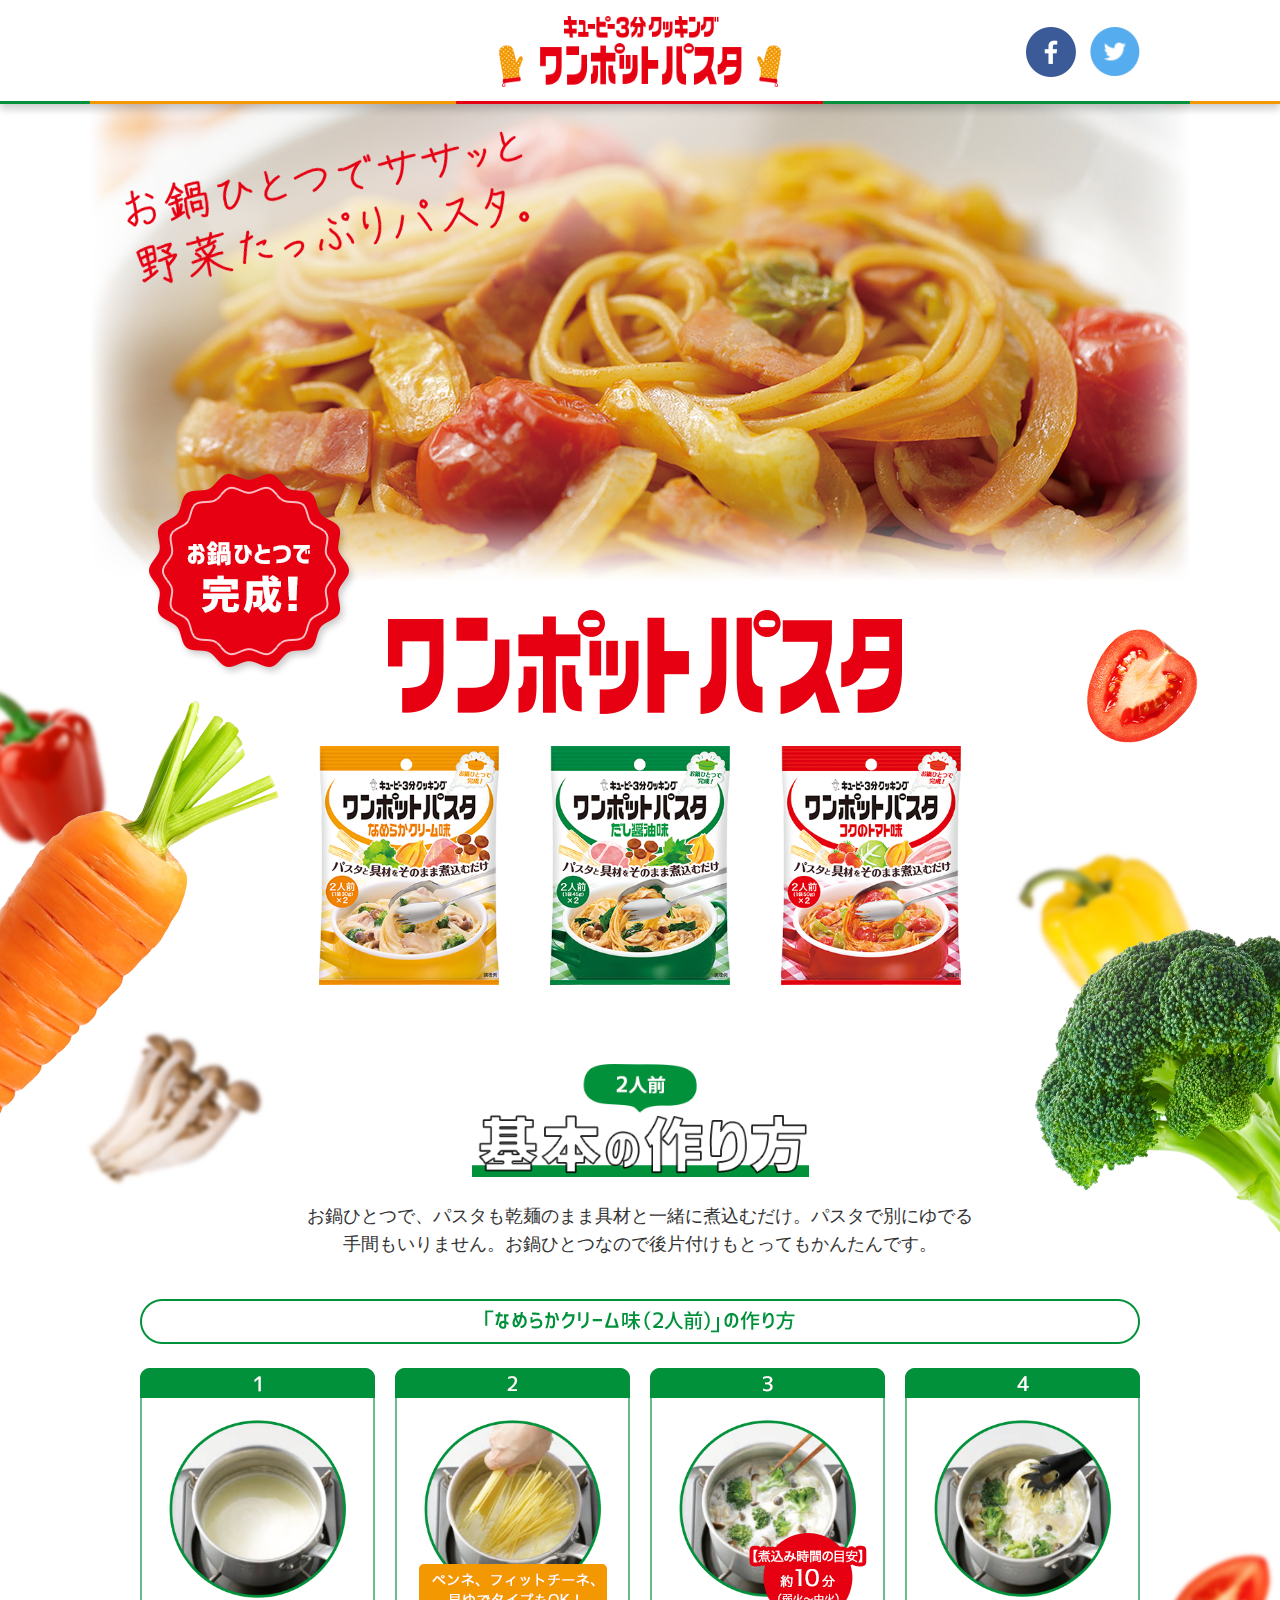
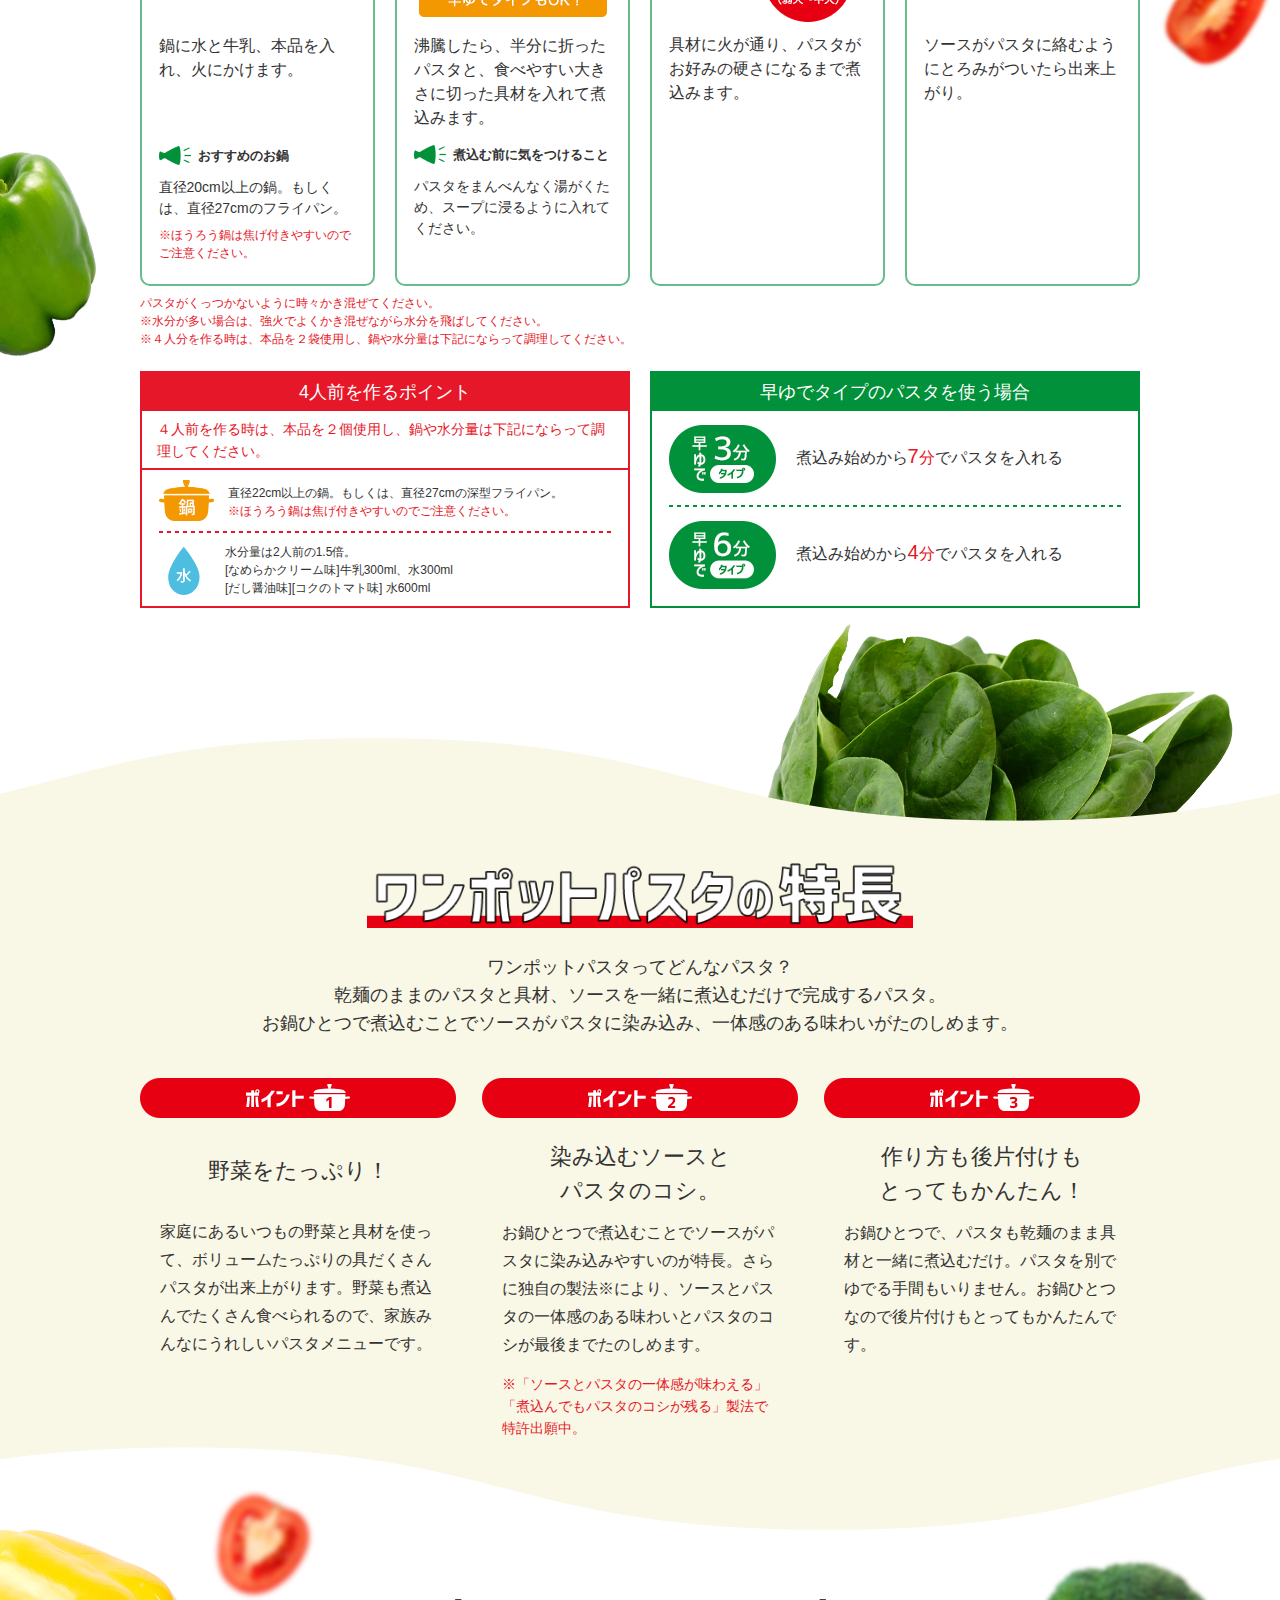
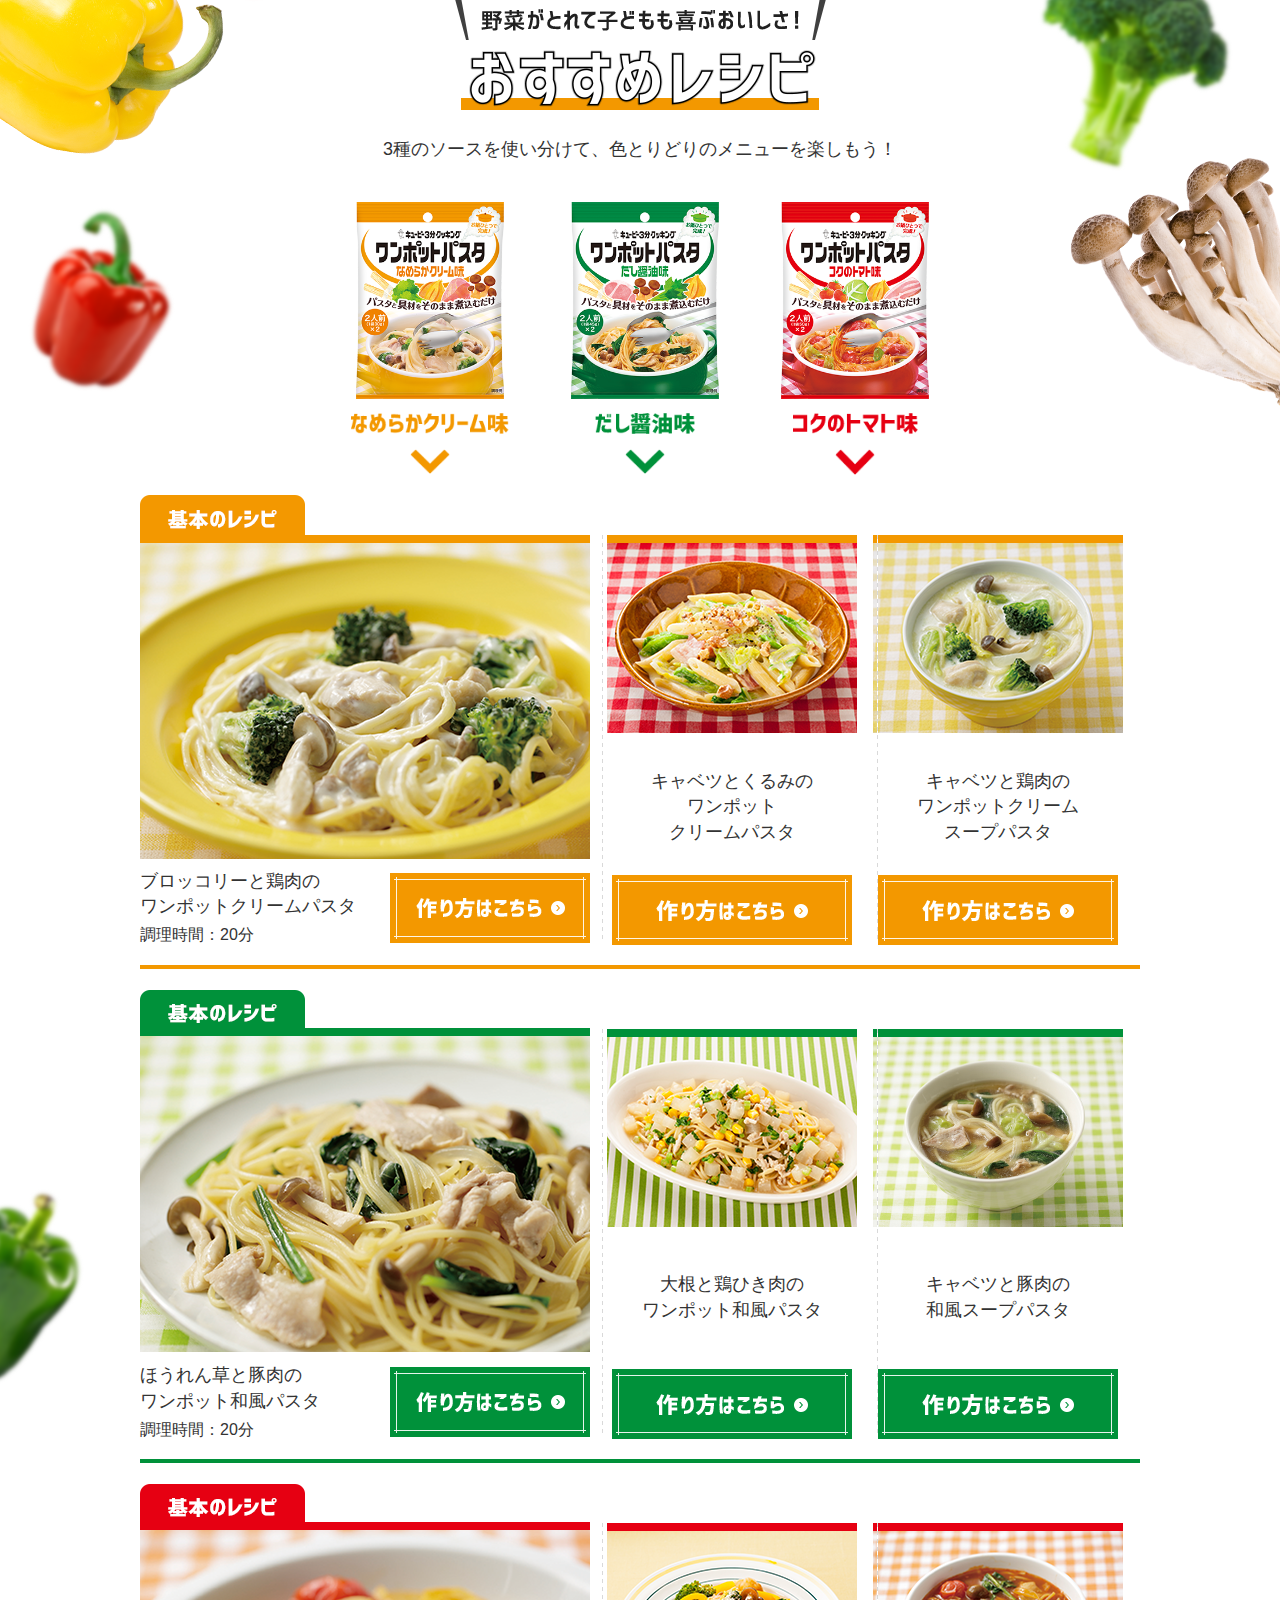
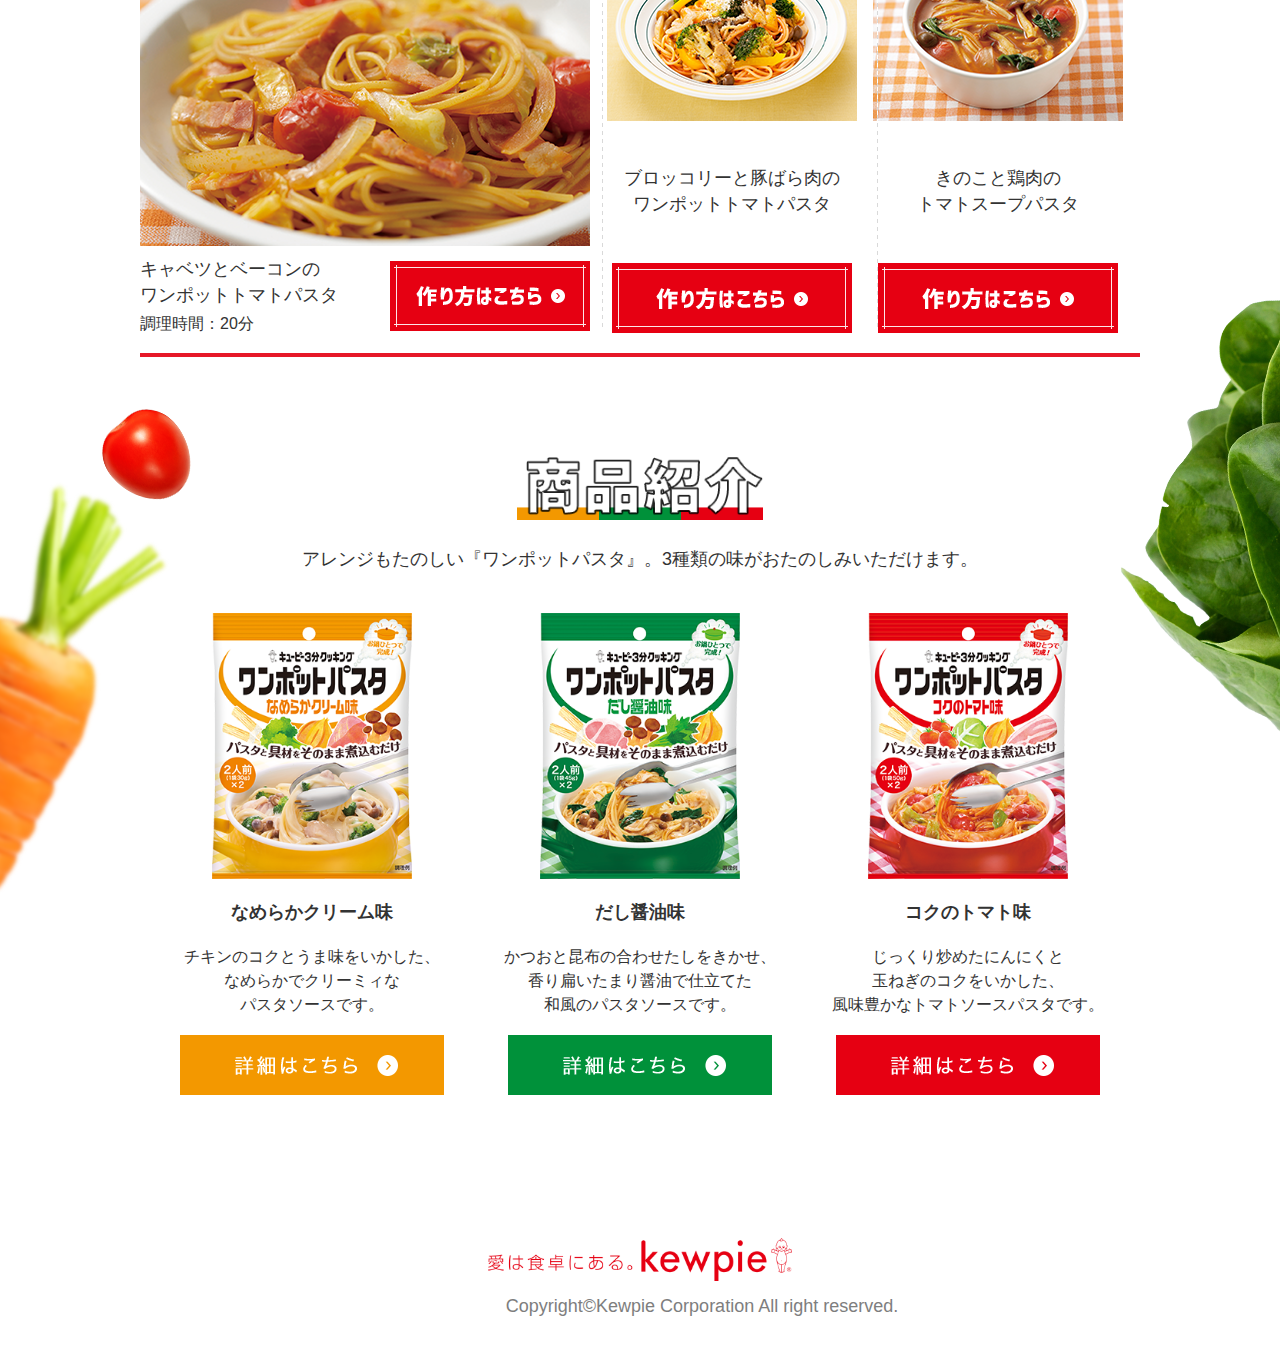
==== commit d6f8e50b: "[add] MVのレシピ画像を追加" ====
--- a/deploy/index.html
+++ b/deploy/index.html
@@ -38,6 +38,11 @@
     </header>
     <section class="mv_area">
         <div class="mv_contents">
+            <ul class="mv_slide">
+                <li><p class="mv_slide_img1">キューピー３分クッキング ワンポットパスタ なめらかクリーム味パスタ</p></li>
+                <li><p class="mv_slide_img2">キューピー３分クッキング ワンポットパスタ だし醤油味パスタ</p></li>
+                <li><p class="mv_slide_img3">キューピー３分クッキング ワンポットパスタ コクのトマト味パスタ</p></li>
+            </ul>
             <p class="mv_copy">お鍋ひとつでササッと野菜たっぷりパスタ。</p>
             <p class="mv_tag"><img src="images/mv_tag.png" alt="お鍋ひとつで完成！" width="212"></p>
             <h1><img src="images/mv_ttl.png" alt="ワンポットパスタ" width="514"></h1>
--- a/deploy/styles/main.css
+++ b/deploy/styles/main.css
@@ -1,3 +1,3 @@
-﻿html,body,div,span,applet,object,iframe,h1,h2,h3,h4,h5,h6,p,blockquote,pre,a,abbr,acronym,address,big,cite,code,del,dfn,em,img,ins,kbd,q,s,samp,small,strike,strong,sub,sup,tt,var,b,u,i,center,dl,dt,dd,ol,ul,li,fieldset,form,label,legend,table,caption,tbody,tfoot,thead,tr,th,td,article,aside,canvas,details,embed,figure,figcaption,footer,header,hgroup,menu,nav,output,ruby,section,summary,time,mark,audio,video{margin:0;padding:0;border:0;font-size:100%;font:inherit;vertical-align:baseline}article,aside,details,figcaption,figure,footer,header,hgroup,menu,nav,section{display:block}body{line-height:1}ol,ul{list-style:none}blockquote,q{quotes:none}blockquote:before,blockquote:after,q:before,q:after{content:'';content:none}table{border-collapse:collapse;border-spacing:0}.howto_area .howto_contents,.feature_area .feature_contents,.recipe_area .recipe_contents,.intro_area .intro_contents,footer .footer_contens{position:relative}@media screen and (min-width: 769px), print{.howto_area .howto_contents,.feature_area .feature_contents,.recipe_area .recipe_contents,.intro_area .intro_contents,footer .footer_contens{width:1000px;margin-left:auto;margin-right:auto}}@media screen and (max-width: 768px){.howto_area .howto_contents,.feature_area .feature_contents,.recipe_area .recipe_contents,.intro_area .intro_contents,footer .footer_contens{width:89.33333%;margin:0 auto}}@media screen and (min-width: 769px), print{header .header_contentes,.mv_area .mv_contents,nav .nav_contents{position:relative;width:1000px;margin-left:auto;margin-right:auto}}@media screen and (max-width: 768px){.pc_only{display:none}}.sp_only{display:none}@media screen and (max-width: 768px){.sp_only{display:inherit}}@media screen and (min-width: 769px), print{.btnImg_hover{transition:all 0.3s cubic-bezier(0.42, 0, 0.58, 1)}.btnImg_hover:hover{opacity:0.6}}.hanging_indent>li{padding-left:1em;text-indent:-1em}.subsmall{text-indent:0;-webkit-transform:scale(0.8);-ms-transform:scale(0.8);transform:scale(0.8);-webkit-transform-origin:25% 70%;-ms-transform-origin:25% 70%;transform-origin:25% 70%}body{background-color:#fff;color:#333;font-family:"ヒラギノ角ゴ Pro W3", "Hiragino Kaku Gothic Pro", "メイリオ", Meiryo, sans-serif}body * img{vertical-align:bottom;max-width:100%;height:auto}@media screen and (min-width: 769px), print{body{font-size:18px;min-width:1000px}}@media screen and (max-width: 768px){body{min-width:inherit;-webkit-text-size-adjust:100%}}a,a:link,a:visited,a:hover,a:active{color:#00a0e9;text-decoration:none}header{position:relative;z-index:15}@media screen and (min-width: 769px), print{header{background:url(../images/header_line.gif) repeat-x center bottom;box-shadow:0px 5px 8px rgba(0,0,0,0.2)}}@media screen and (max-width: 768px){header{display:flex;justify-content:space-between;position:fixed;top:0;left:0;width:100%;background-color:#fff;box-shadow:0px 5px 8px rgba(0,0,0,0.2)}}@media screen and (min-width: 769px), print{header .header_contentes{margin:0 auto;padding:16px 0 17px}}@media screen and (max-width: 768px){header .header_contentes{width:100%;padding:7px 0 8px;background:url(../images/header_line_sp.gif) repeat-x center bottom;background-size:375px 2px}}header .header_contentes .header_logo{text-align:center}@media screen and (max-width: 768px){header .header_contentes .header_logo{width:178px;margin:0 auto}header .header_contentes .header_logo>img{width:100%;height:auto}}header .header_contentes .header_sns{display:flex;justify-content:space-between;position:absolute}@media screen and (min-width: 769px), print{header .header_contentes .header_sns{width:114px;top:27px;right:0}}@media screen and (max-width: 768px){header .header_contentes .header_sns{display:none}}header .header_contentes .header_sns li>a{display:block}@media screen and (min-width: 769px), print{header .header_nav_btn{display:none}}@media screen and (max-width: 768px){header .header_nav_btn{position:relative;width:60px;height:60px;background-color:#00913a}}header .header_nav_btn>a{display:block;width:60px;height:60px}@media screen and (max-width: 768px){header .header_nav_btn>a .header_nav_name{position:relative;padding:15px 0 6px;font-size:10px;font-weight:bold;color:#fff;text-align:center}}@media screen and (max-width: 768px){header .header_nav_btn>a span,header .header_nav_btn>a span:before,header .header_nav_btn>a span:after{position:absolute;top:30px;right:13px;content:"";display:block;width:35px;margin:0 auto;border-top:2px solid #fff;border-radius:1px}}@media screen and (max-width: 768px){header .header_nav_btn>a span:before{top:4px;right:0}}@media screen and (max-width: 768px){header .header_nav_btn>a span:after{top:10px;right:0}}@media screen and (min-width: 769px), print{.mv_area{margin:0 auto;background:url(../images/mv_bg1.png) no-repeat center top}}@media screen and (max-width: 768px){.mv_area{padding-top:60px;background:url(../images/mv_bg1_sp.png) no-repeat center 60px;background-size:contain}}.mv_area .mv_contents{position:relative}@media screen and (min-width: 769px), print{.mv_area .mv_contents{margin:0 auto}}@media screen and (max-width: 768px){.mv_area .mv_contents{margin-bottom:8%}}@media screen and (min-width: 769px), print{.mv_area .mv_contents .mv_copy{margin-left:-50px;display:block;width:795px;height:352px;background:url("../images/mv_copy.png") no-repeat 50% 50%;background-size:contain;text-indent:-9999px}}@media screen and (max-width: 768px){.mv_area .mv_contents .mv_copy{display:block;width:100%;height:0;padding-bottom:37.46667%;background:url("../images/mv_copy_sp.png") no-repeat 50% 50%;background-size:contain;text-indent:-9999px}}.mv_area .mv_contents .mv_tag{position:absolute}@media screen and (min-width: 769px), print{.mv_area .mv_contents .mv_tag{margin-left:-50px;top:368px;left:56px}}@media screen and (max-width: 768px){.mv_area .mv_contents .mv_tag{width:21.6%;padding:17.86667% 0 0 4%}.mv_area .mv_contents .mv_tag>img{width:100%;height:auto}}.mv_area .mv_contents h1{text-align:center}@media screen and (min-width: 769px), print{.mv_area .mv_contents h1{margin:154px 0 32px 9px}}@media screen and (max-width: 768px){.mv_area .mv_contents h1{width:53.06667%;margin:29.2% 0 3.73333% 25.73333%}.mv_area .mv_contents h1>img{width:100%;height:auto}}.mv_area .mv_contents .mv_pkg{display:flex;justify-content:space-between;margin:0 auto}@media screen and (min-width: 769px), print{.mv_area .mv_contents .mv_pkg{width:642px}}@media screen and (max-width: 768px){.mv_area .mv_contents .mv_pkg{width:80.8%}.mv_area .mv_contents .mv_pkg>li{width:28.71287%}.mv_area .mv_contents .mv_pkg>li>img{width:100%;height:auto}}.mv_area .mv_bg_obj_wrap{position:relative}.mv_area .mv_bg_obj_wrap [class*=mv_bg_obj]{position:absolute;width:100%}@media screen and (min-width: 769px), print{.mv_area .mv_bg_obj_wrap .mv_bg_obj1{top:-357px;left:0;height:560px;background:url(../images/mv_bg_obj1.png) no-repeat center top}}@media screen and (max-width: 768px){.mv_area .mv_bg_obj_wrap .mv_bg_obj1{top:0;right:0;margin-top:-4%;display:block;width:13.2%;height:0;padding-bottom:22.53333%;background:url("../images/mv_bg_obj1_sp.png") no-repeat 50% 50%;background-size:contain;text-indent:-9999px}}@media screen and (min-width: 769px), print{.mv_area .mv_bg_obj_wrap .mv_bg_obj2{top:-301px;left:0;height:342px;background:url(../images/mv_bg_obj2.png) no-repeat center top}}@media screen and (max-width: 768px){.mv_area .mv_bg_obj_wrap .mv_bg_obj2{display:none}}@media screen and (min-width: 769px), print{.mv_area .mv_bg_obj_wrap .mv_bg_obj3{top:-285px;left:0;height:594px;background:url(../images/mv_bg_obj3.png) no-repeat center top}}@media screen and (max-width: 768px){.mv_area .mv_bg_obj_wrap .mv_bg_obj3{display:none}}nav{position:fixed;width:100%;z-index:16}@media screen and (min-width: 769px), print{nav{display:none;top:0;background-color:rgba(255,255,255,0.9)}}@media screen and (max-width: 768px){nav{display:none;top:60px;right:0;bottom:0;left:0;width:100%;max-height:100%;overflow:scroll;background-color:#fff;box-shadow:0px 5px 8px rgba(0,0,0,0.2);-webkit-overflow-scrolling:touch}}@media screen and (min-width: 769px), print{nav .nav_contents{display:flex;justify-content:space-between;align-items:center;margin:0 auto;padding:18px 0 18px}}@media screen and (max-width: 768px){nav .nav_contents .nav_logo{display:none}}nav .nav_contents .nav_logo a{display:block}@media screen and (min-width: 769px), print{nav .nav_contents .nav_list{display:flex;justify-content:space-between;width:535px}}nav .nav_contents .nav_list li a>img{vertical-align:middle}@media screen and (max-width: 768px){nav .nav_contents .nav_list li{border-bottom:2px solid #ccc;line-height:3.1em}nav .nav_contents .nav_list li>a{display:block;padding:0 5.33333%}}@media screen and (max-width: 768px){nav .nav_contents .nav_list .nav_howto{padding:0;border-bottom:none}}@media screen and (max-width: 768px){nav .nav_contents .nav_list .nav_howto .nav_howto_ttl{border-bottom:2px solid #ccc}}@media screen and (max-width: 768px){nav .nav_contents .nav_list .nav_howto .nav_howto_ttl img{width:91px}}@media screen and (min-width: 769px), print{nav .nav_contents .nav_list .nav_howto .nav_howto_four,nav .nav_contents .nav_list .nav_howto .nav_howto_fast{display:none}}@media screen and (max-width: 768px){nav .nav_contents .nav_list .nav_howto .nav_howto_four>a,nav .nav_contents .nav_list .nav_howto .nav_howto_fast>a{padding:0 9.33333%}}@media screen and (max-width: 768px){nav .nav_contents .nav_list .nav_recipe .nav_recipe_ttl{border-bottom:2px solid #ccc}}@media screen and (max-width: 768px){nav .nav_contents .nav_list .nav_recipe .nav_recipe_contents{display:flex;justify-content:space-between;padding:4% 9.33333%}}@media screen and (max-width: 768px){nav .nav_contents .nav_list .nav_intro .nav_intro_ttl{border-bottom:2px solid #ccc}}@media screen and (max-width: 768px){nav .nav_contents .nav_list .nav_intro .nav_intro_contents{display:flex;justify-content:space-between;padding:4% 13.06667%}}@media screen and (max-width: 768px){nav .nav_contents .nav_list .nav_feature img{width:146px}nav .nav_contents .nav_list .nav_recipe img{width:90px}nav .nav_contents .nav_list .nav_intro img{width:65px}}nav .nav_contents .nav_sns{display:flex;justify-content:space-between;align-items:center}@media screen and (min-width: 769px), print{nav .nav_contents .nav_sns{width:114px}}@media screen and (max-width: 768px){nav .nav_contents .nav_sns{border-bottom:2px solid #ccc}}@media screen and (max-width: 768px){nav .nav_contents .nav_sns li{width:100%;padding:24px 0;border-left:2px solid #ccc}nav .nav_contents .nav_sns li:first-child{border-left:none}}nav .nav_contents .nav_sns li>a{display:block;margin:0 auto}@media screen and (min-width: 769px), print{nav .nav_contents .nav_sns .nav_sns_fb>a{display:block;width:50px;height:50px;background:url("../images/sns_fb.png") no-repeat 50% 50%;background-size:contain;text-indent:-9999px}}@media screen and (max-width: 768px){nav .nav_contents .nav_sns .nav_sns_fb>a{display:block;width:100%;height:0;padding-bottom:22px;background:url("../images/sns_fb_sp.png") no-repeat 50% 50%;background-size:contain;text-indent:-9999px}}@media screen and (min-width: 769px), print{nav .nav_contents .nav_sns .nav_sns_tw>a{display:block;width:50px;height:50px;background:url("../images/sns_tw.png") no-repeat 50% 50%;background-size:contain;text-indent:-9999px}}@media screen and (max-width: 768px){nav .nav_contents .nav_sns .nav_sns_tw>a{display:block;width:100%;height:0;padding-bottom:22px;background:url("../images/sns_tw_sp.png") no-repeat 50% 50%;background-size:contain;text-indent:-9999px}}@media screen and (min-width: 769px), print{nav .nav_contents .nav_sns .nav_sns_line{display:none}}@media screen and (max-width: 768px){nav .nav_contents .nav_sns .nav_sns_line>a{display:block;width:100%;height:0;padding-bottom:22px;background:url("../images/sns_line_sp.png") no-repeat 50% 50%;background-size:contain;text-indent:-9999px}}.howto_area{position:relative}@media screen and (min-width: 769px), print{.howto_area{top:-153px}}.howto_area .howto_contents{position:relative;z-index:3}@media screen and (min-width: 769px), print{.howto_area .howto_contents{margin:232px auto 213px}}.howto_area .howto_contents .howto_ttl{text-align:center}@media screen and (min-width: 769px), print{.howto_area .howto_contents .howto_ttl{margin-bottom:26px}}@media screen and (max-width: 768px){.howto_area .howto_contents .howto_ttl{width:60%;margin:0 auto 6.26866%}.howto_area .howto_contents .howto_ttl>img{width:100%;height:auto}}@media screen and (min-width: 769px), print{.howto_area .howto_contents .howto_lead{margin-bottom:40px;line-height:1.55em;text-align:center}}@media screen and (max-width: 768px){.howto_area .howto_contents .howto_lead{margin-bottom:6.26866%;font-size:4.26vw;line-height:1.37em}}@media screen and (min-width: 769px), print{.howto_area .howto_contents .howto_sub_ttl{margin-bottom:24px;display:block;width:1000px;height:45px;background:url("../images/howto_sub_ttl.png") no-repeat 50% 50%;background-size:contain;text-indent:-9999px}}@media screen and (max-width: 768px){.howto_area .howto_contents .howto_sub_ttl{margin-bottom:4.77612%;display:block;width:100%;height:0;padding-bottom:11.34328%;background:url("../images/howto_sub_ttl_sp.png") no-repeat 50% 50%;background-size:contain;text-indent:-9999px}}@media screen and (min-width: 769px), print{.howto_area .howto_contents .howto_steps{display:flex;justify-content:space-between;margin-bottom:8px}}@media screen and (max-width: 768px){.howto_area .howto_contents .howto_steps{margin-bottom:5.97015%}}@media screen and (min-width: 769px), print{.howto_area .howto_contents .howto_steps li{position:relative;width:235px;height:518px;border:2px solid rgba(0,145,58,0.6);border-radius:10px;box-sizing:border-box}}@media screen and (max-width: 768px){.howto_area .howto_contents .howto_steps li{*zoom:1;margin-bottom:2.23881%}.howto_area .howto_contents .howto_steps li:after{content:"";display:block;clear:both}}@media screen and (min-width: 769px), print{.howto_area .howto_contents .howto_steps li [class*=howto_num]{position:absolute;top:-2px;left:-2px}}@media screen and (max-width: 768px){.howto_area .howto_contents .howto_steps li [class*=howto_num]{float:left;margin-right:3.28358%}}@media screen and (min-width: 769px), print{.howto_area .howto_contents .howto_steps li .howto_num1{display:block;width:235px;height:30px;background:url("../images/howto_num1.png") no-repeat 50% 50%;background-size:contain;text-indent:-9999px}.howto_area .howto_contents .howto_steps li .howto_num2{display:block;width:235px;height:30px;background:url("../images/howto_num2.png") no-repeat 50% 50%;background-size:contain;text-indent:-9999px}.howto_area .howto_contents .howto_steps li .howto_num3{display:block;width:235px;height:30px;background:url("../images/howto_num3.png") no-repeat 50% 50%;background-size:contain;text-indent:-9999px}.howto_area .howto_contents .howto_steps li .howto_num4{display:block;width:235px;height:30px;background:url("../images/howto_num4.png") no-repeat 50% 50%;background-size:contain;text-indent:-9999px}}@media screen and (max-width: 768px){.howto_area .howto_contents .howto_steps li .howto_num1{display:block;width:6.26866%;height:0;padding-bottom:64.62687%;background:url("../images/howto_num1_sp.png") no-repeat 50% 50%;background-size:contain;text-indent:-9999px}.howto_area .howto_contents .howto_steps li .howto_num2{display:block;width:6.26866%;height:0;padding-bottom:71.9403%;background:url("../images/howto_num2_sp.png") no-repeat 50% 50%;background-size:contain;text-indent:-9999px}.howto_area .howto_contents .howto_steps li .howto_num3{display:block;width:6.26866%;height:0;padding-bottom:43.73134%;background:url("../images/howto_num3_sp.png") no-repeat 50% 50%;background-size:contain;text-indent:-9999px}.howto_area .howto_contents .howto_steps li .howto_num4{display:block;width:6.26866%;height:0;padding-bottom:43.73134%;background:url("../images/howto_num4_sp.png") no-repeat 50% 50%;background-size:contain;text-indent:-9999px}}@media screen and (max-width: 768px){.howto_area .howto_contents .howto_steps li:last-child .howto_inner{padding-bottom:0;border-bottom:none}}.howto_area .howto_contents .howto_steps li .howto_inner{position:relative}@media screen and (min-width: 769px), print{.howto_area .howto_contents .howto_steps li .howto_inner{width:198px;margin:0 auto}}@media screen and (max-width: 768px){.howto_area .howto_contents .howto_steps li .howto_inner{float:left;width:90.44776%;padding:2.47525% 0 4.9505%;border-bottom:1px solid rgba(0,145,58,0.6)}}@media screen and (min-width: 769px), print{.howto_area .howto_contents .howto_steps li .howto_inner .howto_photo{margin:50px 0 36px;text-align:center}}@media screen and (max-width: 768px){.howto_area .howto_contents .howto_steps li .howto_inner .howto_photo{float:left;width:43.06931%;margin-right:4.12541%}.howto_area .howto_contents .howto_steps li .howto_inner .howto_photo>img{width:100%;height:auto}}@media screen and (max-width: 768px){.howto_area .howto_contents .howto_steps li .howto_inner .howto_photo1{margin-bottom:3.9604%}}@media screen and (max-width: 768px){.howto_area .howto_contents .howto_steps li .howto_inner .howto_photo2{margin-bottom:14.19142%}}.howto_area .howto_contents .howto_steps li .howto_inner .howto_notice2{position:absolute}@media screen and (min-width: 769px), print{.howto_area .howto_contents .howto_steps li .howto_inner .howto_notice2{top:144px;left:5px;display:block;width:188px;height:53px;background:url("../images/howto2_notice.png") no-repeat 50% 50%;background-size:contain;text-indent:-9999px}}@media screen and (max-width: 768px){.howto_area .howto_contents .howto_steps li .howto_inner .howto_notice2{top:0;margin-top:49.50495%;display:block;width:100%;height:0;padding-bottom:7.26073%;background:url("../images/howto2_notice_sp.png") no-repeat 50% 50%;background-size:contain;text-indent:-9999px}}.howto_area .howto_contents .howto_steps li .howto_inner .howto_notice3{position:absolute}@media screen and (min-width: 769px), print{.howto_area .howto_contents .howto_steps li .howto_inner .howto_notice3{top:113px;right:0;display:block;width:118px;height:89px;background:url("../images/howto3_notice.png") no-repeat 50% 50%;background-size:contain;text-indent:-9999px}}@media screen and (max-width: 768px){.howto_area .howto_contents .howto_steps li .howto_inner .howto_notice3{top:0;left:0;margin-top:26.89769%;margin-left:29.0429%;display:block;width:22.93729%;height:0;padding-bottom:18.81188%;background:url("../images/howto3_notice_sp.png") no-repeat 50% 50%;background-size:contain;text-indent:-9999px}}@media screen and (min-width: 769px), print{.howto_area .howto_contents .howto_steps li .howto_inner [class*=howto_desc]{font-size:16px;line-height:1.5em}}@media screen and (max-width: 768px){.howto_area .howto_contents .howto_steps li .howto_inner [class*=howto_desc]{font-size:3.73vw;line-height:1.42em}}@media screen and (min-width: 769px), print{.howto_area .howto_contents .howto_steps li .howto_inner .howto_desc1{margin-bottom:64px}.howto_area .howto_contents .howto_steps li .howto_inner .howto_desc2{margin-bottom:15px}}@media screen and (max-width: 768px){.howto_area .howto_contents .howto_steps li .howto_inner .howto_desc1{margin-top:14.85149%}.howto_area .howto_contents .howto_steps li .howto_inner .howto_desc2{margin-top:8.58086%}.howto_area .howto_contents .howto_steps li .howto_inner .howto_desc3{margin-top:5.44554%}.howto_area .howto_contents .howto_steps li .howto_inner .howto_desc4{margin-top:11.55116%}}@media screen and (max-width: 768px){.howto_area .howto_contents .howto_steps li .howto_inner .howto_point{clear:both}}.howto_area .howto_contents .howto_steps li .howto_inner .howto_point .howto_point_ttl{font-weight:bold}@media screen and (min-width: 769px), print{.howto_area .howto_contents .howto_steps li .howto_inner .howto_point .howto_point_ttl{margin-bottom:12px;padding-left:39px;background:url(../images/howto_point_ttl_icon.png) no-repeat left center;background-size:32px 19px;font-size:13px;line-height:1.5em}}@media screen and (max-width: 768px){.howto_area .howto_contents .howto_steps li .howto_inner .howto_point .howto_point_ttl{margin-bottom:2.31023%;padding-left:10.23102%;background:url(../images/howto_point_ttl_icon.png) no-repeat left center;background-size:contain;font-size:3.46vw;line-height:1.1em}}@media screen and (min-width: 769px), print{.howto_area .howto_contents .howto_steps li .howto_inner .howto_point .howto_point_desc{margin-bottom:7px;font-size:14px;line-height:1.5em}}@media screen and (max-width: 768px){.howto_area .howto_contents .howto_steps li .howto_inner .howto_point .howto_point_desc{font-size:2.93vw;line-height:1.45em}}@media screen and (max-width: 768px){.howto_area .howto_contents .howto_steps li .howto_inner .howto_point .howto_point_desc1{margin-bottom:3.13531%}}.howto_area .howto_contents .howto_steps li .howto_inner .howto_point .howto_point_notes{color:#e61728}@media screen and (min-width: 769px), print{.howto_area .howto_contents .howto_steps li .howto_inner .howto_point .howto_point_notes{font-size:12px;line-height:1.5em}}@media screen and (max-width: 768px){.howto_area .howto_contents .howto_steps li .howto_inner .howto_point .howto_point_notes{font-size:2.93vw}}.howto_area .howto_contents .howto_attention{color:#e61728}@media screen and (min-width: 769px), print{.howto_area .howto_contents .howto_attention{margin-bottom:23px;font-size:12px;line-height:1.5em}}@media screen and (max-width: 768px){.howto_area .howto_contents .howto_attention{margin-bottom:4.92537%;font-size:2.93vw;line-height:1.54em}}@media screen and (min-width: 769px), print{.howto_area .howto_contents .howto_point_wrap{display:flex;justify-content:space-between}}.howto_area .howto_contents .howto_point_wrap [class*=point_sub_ttl]{color:#fff;text-align:center}@media screen and (min-width: 769px), print{.howto_area .howto_contents .howto_point_wrap [class*=point_sub_ttl]{padding:10px}}@media screen and (max-width: 768px){.howto_area .howto_contents .howto_point_wrap [class*=point_sub_ttl]{font-size:4.53vw;line-height:1.8em}}@media screen and (min-width: 769px), print{.howto_area .howto_contents .howto_point_wrap .howto_four{width:490px;border:2px solid #e61728;box-sizing:border-box}}@media screen and (max-width: 768px){.howto_area .howto_contents .howto_point_wrap .howto_four{margin-bottom:5.97015%;border:2px solid #e61728}}.howto_area .howto_contents .howto_point_wrap .howto_four .point_sub_ttl_four{background-color:#e61728}.howto_area .howto_contents .howto_point_wrap .howto_four .howto_four_desc{color:#e61728}@media screen and (min-width: 769px), print{.howto_area .howto_contents .howto_point_wrap .howto_four .howto_four_desc{width:456px;padding:8px 15px 5px;border-bottom:2px solid #e61728;font-size:14px;line-height:1.57em}}@media screen and (max-width: 768px){.howto_area .howto_contents .howto_point_wrap .howto_four .howto_four_desc{padding:2.14876% 4.6281%;border-bottom:2px solid #e61728;font-size:3.46vw;line-height:1.46em}}@media screen and (min-width: 769px), print{.howto_area .howto_contents .howto_point_wrap .howto_four [class*=howto_point_desc]{padding-top:4px;font-size:12px;line-height:1.5em}}@media screen and (max-width: 768px){.howto_area .howto_contents .howto_point_wrap .howto_four [class*=howto_point_desc]{font-size:3.2vw;line-height:1.416em}}@media screen and (max-width: 768px){.howto_area .howto_contents .howto_point_wrap .howto_four .howto_four_inner{width:93.28358%;margin:0 auto;padding:2.4% 0}}.howto_area .howto_contents .howto_point_wrap .howto_four .howto_four_pot{*zoom:1;background:url(../images/howto_four_pot_line.gif) repeat-x left bottom;background-size:8px 2px}.howto_area .howto_contents .howto_point_wrap .howto_four .howto_four_pot:after{content:"";display:block;clear:both}@media screen and (min-width: 769px), print{.howto_area .howto_contents .howto_point_wrap .howto_four .howto_four_pot{width:452px;margin:0 auto;padding:10px 0 12px}}.howto_area .howto_contents .howto_point_wrap .howto_four .howto_four_pot .pot_icon{float:left}@media screen and (min-width: 769px), print{.howto_area .howto_contents .howto_point_wrap .howto_four .howto_four_pot .pot_icon{margin-right:14px}}@media screen and (max-width: 768px){.howto_area .howto_contents .howto_point_wrap .howto_four .howto_four_pot .pot_icon{width:14.83871%;margin-right:2.41935%;padding:2.58065% 0}.howto_area .howto_contents .howto_point_wrap .howto_four .howto_four_pot .pot_icon>img{width:100%;height:auto}}@media screen and (max-width: 768px){.howto_area .howto_contents .howto_point_wrap .howto_four .howto_four_pot .howto_point_desc_pot{float:left;width:82.25806%;margin-bottom:1.29032%}}.howto_area .howto_contents .howto_point_wrap .howto_four .howto_four_pot .pot_notice{color:#e61728}@media screen and (min-width: 769px), print{.howto_area .howto_contents .howto_point_wrap .howto_four .howto_four_pot .pot_notice{padding-top:3px;font-size:12px}}@media screen and (max-width: 768px){.howto_area .howto_contents .howto_point_wrap .howto_four .howto_four_pot .pot_notice{width:102.58065%;font-size:2.8vw}}@media screen and (min-width: 769px), print{.howto_area .howto_contents .howto_point_wrap .howto_four .howto_four_water{width:452px;margin:0 auto;padding:10px 0 9px}}.howto_area .howto_contents .howto_point_wrap .howto_four .howto_four_water .water_icon{float:left}@media screen and (min-width: 769px), print{.howto_area .howto_contents .howto_point_wrap .howto_four .howto_four_water .water_icon{margin:4px 25px 0 9px}}@media screen and (max-width: 768px){.howto_area .howto_contents .howto_point_wrap .howto_four .howto_four_water .water_icon{width:9.51613%;margin:0 4.83871% 0 2.41935%;padding-top:.96774%}.howto_area .howto_contents .howto_point_wrap .howto_four .howto_four_water .water_icon>img{width:100%;height:auto}}@media screen and (min-width: 769px), print{.howto_area .howto_contents .howto_point_wrap .howto_four .howto_four_water .howto_point_desc_water{padding-top:0}}@media screen and (min-width: 769px), print{.howto_area .howto_contents .howto_point_wrap .howto_fast{width:490px;border:2px solid #00913a;box-sizing:border-box}}@media screen and (max-width: 768px){.howto_area .howto_contents .howto_point_wrap .howto_fast{border:2px solid #00913a}}.howto_area .howto_contents .howto_point_wrap .howto_fast .point_sub_ttl_fast{background-color:#00913a}.howto_area .howto_contents .howto_point_wrap .howto_fast [class*=howto_fast_inner]{*zoom:1;display:flex;margin:0 auto}.howto_area .howto_contents .howto_point_wrap .howto_fast [class*=howto_fast_inner]:after{content:"";display:block;clear:both}@media screen and (min-width: 769px), print{.howto_area .howto_contents .howto_point_wrap .howto_fast [class*=howto_fast_inner]{width:453px}}@media screen and (max-width: 768px){.howto_area .howto_contents .howto_point_wrap .howto_fast [class*=howto_fast_inner]{align-items:center;width:92.53731%;padding:3.22581% 0}}@media screen and (min-width: 769px), print{.howto_area .howto_contents .howto_point_wrap .howto_fast .fast_desc{font-size:16px}}@media screen and (max-width: 768px){.howto_area .howto_contents .howto_point_wrap .howto_fast .fast_desc{font-size:3.46vw}}.howto_area .howto_contents .howto_point_wrap .howto_fast .fast_desc .red_txt{color:#e61728}@media screen and (min-width: 769px), print{.howto_area .howto_contents .howto_point_wrap .howto_fast .fast_desc .red_txt{font-size:20px}}@media screen and (max-width: 768px){.howto_area .howto_contents .howto_point_wrap .howto_fast .fast_desc .red_txt{font-size:4.26vw}}@media screen and (min-width: 769px), print{.howto_area .howto_contents .howto_point_wrap .howto_fast .fast_desc .red_txt_small{font-size:16px}}@media screen and (max-width: 768px){.howto_area .howto_contents .howto_point_wrap .howto_fast .fast_desc .red_txt_small{font-size:3.46vw}}@media screen and (min-width: 769px), print{.howto_area .howto_contents .howto_point_wrap .howto_fast .fast_desc{margin-top:35px}}.howto_area .howto_contents .howto_point_wrap .howto_fast .howto_fast_inner_three{background:url(../images/howto_fast_line.gif) repeat-x left bottom;background-size:8px 2px}@media screen and (min-width: 769px), print{.howto_area .howto_contents .howto_point_wrap .howto_fast .howto_fast_inner_three .fast_icon_three{margin:14px 20px 14px 0;display:block;width:107px;height:68px;background:url("../images/fast_three_icon.png") no-repeat 50% 50%;background-size:contain;text-indent:-9999px}}@media screen and (max-width: 768px){.howto_area .howto_contents .howto_point_wrap .howto_fast .howto_fast_inner_three .fast_icon_three{margin:0 2.90323% 0 .96774%;display:block;width:24.19355%;height:0;padding-bottom:16.45161%;background:url("../images/fast_three_icon_sp.png") no-repeat 50% 50%;background-size:contain;text-indent:-9999px}}@media screen and (min-width: 769px), print{.howto_area .howto_contents .howto_point_wrap .howto_fast .howto_fast_inner_six .fast_icon_six{margin:14px 20px 13px 0;display:block;width:107px;height:68px;background:url("../images/fast_six_icon.png") no-repeat 50% 50%;background-size:contain;text-indent:-9999px}}@media screen and (max-width: 768px){.howto_area .howto_contents .howto_point_wrap .howto_fast .howto_fast_inner_six .fast_icon_six{margin:0 2.90323% 0 .96774%;display:block;width:24.19355%;height:0;padding-bottom:16.45161%;background:url("../images/fast_six_icon_sp.png") no-repeat 50% 50%;background-size:contain;text-indent:-9999px}}.howto_area .howto_bg_obj{top:0;left:0;width:100%;overflow:hidden}@media screen and (min-width: 769px), print{.howto_area .howto_bg_obj{position:absolute;height:1360px}}@media screen and (min-width: 769px), print{.howto_area .howto_bg_obj [class*=howto_bg_obj]{position:absolute;left:50%}}@media screen and (min-width: 769px), print{.howto_area .howto_bg_obj .howto_bg_obj1{top:486px;margin-left:520px;display:block;width:116px;height:120px;background:url("../images/howto_bg_obj1.png") no-repeat 50% 50%;background-size:contain;text-indent:-9999px}}@media screen and (max-width: 768px){.howto_area .howto_bg_obj .howto_bg_obj1{margin:2.8% 0 0 15.06667%;display:block;width:78.8%;height:0;padding-bottom:66%;background:url("../images/howto_bg_obj2_sp.png") no-repeat 50% 50%;background-size:contain;text-indent:-9999px;background-position:center top}}@media screen and (min-width: 769px), print{.howto_area .howto_bg_obj .howto_bg_obj2{top:687px;margin-left:-736px;display:block;width:193px;height:206px;background:url("../images/howto_bg_obj2.png") no-repeat 50% 50%;background-size:contain;text-indent:-9999px}}@media screen and (max-width: 768px){.howto_area .howto_bg_obj .howto_bg_obj2{display:none}}@media screen and (min-width: 769px), print{.howto_area .howto_bg_obj .howto_bg_obj3{top:1159px;margin-left:25px;display:block;width:568px;height:502px;background:url("../images/howto_bg_obj3.png") no-repeat 50% 50%;background-size:contain;text-indent:-9999px}}@media screen and (max-width: 768px){.howto_area .howto_bg_obj .howto_bg_obj3{display:none}}.feature_area{position:relative;background-color:#f9f7e5}@media screen and (min-width: 769px), print{.feature_area{top:-153px}}@media screen and (max-width: 768px){.feature_area{top:0;margin-top:-44.66667%}}.feature_area:before,.feature_area:after{content:"";display:block;position:absolute;width:100%}@media screen and (min-width: 769px), print{.feature_area:before{top:-83px;height:83px;background:url(../images/feature_bg_top.png) repeat-x center top}}@media screen and (max-width: 768px){.feature_area:before{top:0;height:0;margin-top:-12.13333%;padding-bottom:12.13333%;background:url(../images/feature_bg_top_sp.png) no-repeat center top;background-size:contain}}@media screen and (min-width: 769px), print{.feature_area:after{bottom:-83px;height:83px;background:url(../images/feature_bg_bottom.png) repeat-x center top}}@media screen and (max-width: 768px){.feature_area:after{bottom:0;height:0;margin-bottom:-12.13333%;padding-bottom:12.13333%;background:url(../images/feature_bg_bottom_sp.png) no-repeat center top;background-size:contain}}@media screen and (min-width: 769px), print{.feature_area .feature_contents{padding:42px 0 7px}}@media screen and (max-width: 768px){.feature_area .feature_contents{padding:6.4% 0 1.33333%}}.feature_area .feature_contents .feature_ttl{text-align:center}@media screen and (min-width: 769px), print{.feature_area .feature_contents .feature_ttl{margin-bottom:26px}}@media screen and (max-width: 768px){.feature_area .feature_contents .feature_ttl{width:92.53731%;margin:0 auto 5.97015%}.feature_area .feature_contents .feature_ttl>img{width:100%;height:auto}}@media screen and (min-width: 769px), print{.feature_area .feature_contents .feature_lead{margin-bottom:40px;font-size:18px;line-height:1.55em;text-align:center}}@media screen and (max-width: 768px){.feature_area .feature_contents .feature_lead{margin-bottom:5.97015%;font-size:4.26vw;line-height:1.375em}}@media screen and (min-width: 769px), print{.feature_area .feature_contents .feature_list{display:flex;justify-content:space-between}}@media screen and (min-width: 769px), print{.feature_area .feature_contents .feature_list li{width:316px}}@media screen and (max-width: 768px){.feature_area .feature_contents .feature_list li [class*=feature_num]{margin-bottom:5.07463%}}@media screen and (min-width: 769px), print{.feature_area .feature_contents .feature_list li .feature_num1{display:block;width:316px;height:40px;background:url("../images/feature_num1.png") no-repeat 50% 50%;background-size:contain;text-indent:-9999px}.feature_area .feature_contents .feature_list li .feature_num2{display:block;width:316px;height:40px;background:url("../images/feature_num2.png") no-repeat 50% 50%;background-size:contain;text-indent:-9999px}.feature_area .feature_contents .feature_list li .feature_num3{display:block;width:316px;height:40px;background:url("../images/feature_num3.png") no-repeat 50% 50%;background-size:contain;text-indent:-9999px}}@media screen and (max-width: 768px){.feature_area .feature_contents .feature_list li .feature_num1{display:block;width:100%;height:0;padding-bottom:9.55224%;background:url("../images/feature_num1_sp.png") no-repeat 50% 50%;background-size:contain;text-indent:-9999px}.feature_area .feature_contents .feature_list li .feature_num2{display:block;width:100%;height:0;padding-bottom:9.55224%;background:url("../images/feature_num2_sp.png") no-repeat 50% 50%;background-size:contain;text-indent:-9999px}.feature_area .feature_contents .feature_list li .feature_num3{display:block;width:100%;height:0;padding-bottom:9.55224%;background:url("../images/feature_num3_sp.png") no-repeat 50% 50%;background-size:contain;text-indent:-9999px}}.feature_area .feature_contents .feature_list li .feature_inner{margin:0 auto}@media screen and (min-width: 769px), print{.feature_area .feature_contents .feature_list li .feature_inner{width:276px}}@media screen and (max-width: 768px){.feature_area .feature_contents .feature_list li .feature_inner{width:90.44776%;margin:0 auto 6.1194%}}.feature_area .feature_contents .feature_list li .feature_inner [class*=feature_sub_ttl]{text-align:center}@media screen and (min-width: 769px), print{.feature_area .feature_contents .feature_list li .feature_inner [class*=feature_sub_ttl]{margin:22px 0 11px;font-size:22px;line-height:1.54em}}@media screen and (max-width: 768px){.feature_area .feature_contents .feature_list li .feature_inner [class*=feature_sub_ttl]{margin-bottom:4.47761%;font-size:4.8vw;font-weight:bold;line-height:1.33em}}@media screen and (min-width: 769px), print{.feature_area .feature_contents .feature_list li .feature_inner .feature_sub_ttl1{margin:36px 0 30px}}@media screen and (min-width: 769px), print{.feature_area .feature_contents .feature_list li .feature_inner .feature_desc{margin-bottom:15px;font-size:16px;line-height:1.75em}}@media screen and (max-width: 768px){.feature_area .feature_contents .feature_list li .feature_inner .feature_desc{font-size:3.73vw;line-height:1.428em}}.feature_area .feature_contents .feature_list li .feature_inner .feature_notes{color:#e61728}@media screen and (min-width: 769px), print{.feature_area .feature_contents .feature_list li .feature_inner .feature_notes{font-size:14px;line-height:1.57em}}@media screen and (max-width: 768px){.feature_area .feature_contents .feature_list li .feature_inner .feature_notes{margin-top:1.81518%;font-size:2.933vw;line-height:1.545em}}@media screen and (min-width: 769px), print{.recipe_area{position:relative;top:-153px;margin-bottom:100px;padding-top:152px}}@media screen and (max-width: 768px){.recipe_area{margin:18.4% 0 13.33333%}}@media screen and (min-width: 769px), print{.recipe_area .recipe_bg_obj{position:absolute;top:40px;left:0;width:100%;height:100%;overflow:hidden}}@media screen and (min-width: 769px), print{.recipe_area .recipe_bg_obj [class*=recipe_bg_obj]{position:absolute;top:0;left:50%}}@media screen and (max-width: 768px){.recipe_area .recipe_bg_obj [class*=recipe_bg_obj]{display:none}}@media screen and (min-width: 769px), print{.recipe_area .recipe_bg_obj .recipe_bg_obj1{top:70px;margin-left:-612px;display:block;width:1205px;height:435px;background:url("../images/recipe_bg_obj1.png") no-repeat 50% 50%;background-size:contain;text-indent:-9999px}.recipe_area .recipe_bg_obj .recipe_bg_obj2{top:0;margin-left:-430px;display:block;width:1131px;height:522px;background:url("../images/recipe_bg_obj2.png") no-repeat 50% 50%;background-size:contain;text-indent:-9999px}.recipe_area .recipe_bg_obj .recipe_bg_obj3{top:42px;margin-left:-702px;display:block;width:286px;height:225px;background:url("../images/recipe_bg_obj3.png") no-repeat 50% 50%;background-size:contain;text-indent:-9999px}.recipe_area .recipe_bg_obj .recipe_bg_obj4{top:1302px;margin-left:-722px;display:block;width:167px;height:196px;background:url("../images/recipe_bg_obj4.png") no-repeat 50% 50%;background-size:contain;text-indent:-9999px}}.recipe_area .recipe_contents{position:relative;z-index:14}@media screen and (min-width: 769px), print{.recipe_area .recipe_contents .recipe_ttl{margin:0 auto 30px;display:block;width:371px;height:111px;background:url("../images/recipe_ttl.png") no-repeat 50% 50%;background-size:contain;text-indent:-9999px}}@media screen and (max-width: 768px){.recipe_area .recipe_contents .recipe_ttl{margin:0 auto 5.97015%;display:block;width:63.13433%;height:0;padding-bottom:22.98507%;background:url("../images/recipe_ttl_sp.png") no-repeat 50% 50%;background-size:contain;text-indent:-9999px}}@media screen and (min-width: 769px), print{.recipe_area .recipe_contents .recipe_lead{margin-bottom:44px;text-align:center}}@media screen and (max-width: 768px){.recipe_area .recipe_contents .recipe_lead{margin-bottom:5.97015%;font-size:4.266vw;line-height:1.375em}}.recipe_area .recipe_contents .recipe_pkg{display:flex;justify-content:space-between;margin:0 auto}@media screen and (min-width: 769px), print{.recipe_area .recipe_contents .recipe_pkg{width:578px;margin-bottom:20px}}@media screen and (max-width: 768px){.recipe_area .recipe_contents .recipe_pkg{width:94.1791%;margin-bottom:4.77612%}}@media screen and (max-width: 768px){.recipe_area .recipe_contents .recipe_pkg li{width:31.69572%}}.recipe_area .recipe_contents .recipe_pkg li a{display:block}.recipe_area .recipe_contents .recipe_pkg li .recipe_pkg_img,.recipe_area .recipe_contents .recipe_pkg li .recipe_pkg_ttl,.recipe_area .recipe_contents .recipe_pkg li .recipe_pkg_arrow{text-align:center}@media screen and (max-width: 768px){.recipe_area .recipe_contents .recipe_pkg li .recipe_pkg_img{width:87%;margin:0 auto 9%}.recipe_area .recipe_contents .recipe_pkg li .recipe_pkg_img>img{width:100%;height:auto}}@media screen and (min-width: 769px), print{.recipe_area .recipe_contents .recipe_pkg li .recipe_pkg_ttl{margin:14px 0 15px}}@media screen and (max-width: 768px){.recipe_area .recipe_contents .recipe_pkg li .recipe_pkg_ttl{margin:0 auto 8%}.recipe_area .recipe_contents .recipe_pkg li .recipe_pkg_ttl>img{width:100%;height:auto}}@media screen and (max-width: 768px){.recipe_area .recipe_contents .recipe_pkg li .recipe_pkg_arrow{width:21%;margin:0 auto}.recipe_area .recipe_contents .recipe_pkg li .recipe_pkg_arrow>img{width:100%;height:auto}}@media screen and (max-width: 768px){.recipe_area .recipe_contents .recipe_pkg li .pkg_ttl_cream{width:101%}.recipe_area .recipe_contents .recipe_pkg li .pkg_ttl_dashi{width:64.5%}.recipe_area .recipe_contents .recipe_pkg li .pkg_ttl_tomato{width:79%}}@media screen and (min-width: 769px), print{.recipe_area .recipe_contents .recipe_taste_list>li{margin-bottom:20px}}@media screen and (max-width: 768px){.recipe_area .recipe_contents .recipe_taste_list>li{margin-bottom:4.77612%}}.recipe_area .recipe_contents .recipe_taste_list .recipe_list{*zoom:1}.recipe_area .recipe_contents .recipe_taste_list .recipe_list:after{content:"";display:block;clear:both}@media screen and (min-width: 769px), print{.recipe_area .recipe_contents .recipe_taste_list .recipe_list{position:relative;display:flex;justify-content:space-between;padding-bottom:20px}}@media screen and (max-width: 768px){.recipe_area .recipe_contents .recipe_taste_list .recipe_list{padding-bottom:4.77612%}}.recipe_area .recipe_contents .recipe_taste_list .recipe_list.recipe_list_cream{border-bottom:4px solid #f39800}.recipe_area .recipe_contents .recipe_taste_list .recipe_list.recipe_list_dashi{border-bottom:4px solid #00913a}.recipe_area .recipe_contents .recipe_taste_list .recipe_list.recipe_list_tomato{border-bottom:4px solid #e61728}.recipe_area .recipe_contents .recipe_taste_list .recipe_list li{*zoom:1}.recipe_area .recipe_contents .recipe_taste_list .recipe_list li:after{content:"";display:block;clear:both}@media screen and (max-width: 768px){.recipe_area .recipe_contents .recipe_taste_list .recipe_list li{position:relative;float:left;width:46.56716%}}@media screen and (min-width: 769px), print{.recipe_area .recipe_contents .recipe_taste_list .recipe_list li:after{position:absolute;top:0;left:462px;width:1px;height:405px;margin-top:40px;background:url(../images/recipe_list_line.gif) repeat-y center top}}@media screen and (max-width: 768px){.recipe_area .recipe_contents .recipe_taste_list .recipe_list li:nth-child(even){padding-right:3.28358%}}@media screen and (min-width: 769px), print{.recipe_area .recipe_contents .recipe_taste_list .recipe_list li:nth-child(even):after{left:737px}}@media screen and (max-width: 768px){.recipe_area .recipe_contents .recipe_taste_list .recipe_list li:nth-child(even):after{position:absolute;top:0;right:0;width:.59524%;height:0;padding-bottom:128.57143%;background:url(../images/recipe_list_line_length_sp.gif) repeat-y center top;background-size:contain}}@media screen and (max-width: 768px){.recipe_area .recipe_contents .recipe_taste_list .recipe_list li:nth-child(odd){padding-left:3.28358%}}@media screen and (max-width: 768px){.recipe_area .recipe_contents .recipe_taste_list .recipe_list li:first-child{width:100%;margin-bottom:4.77612%;padding-left:0}}@media screen and (max-width: 768px){.recipe_area .recipe_contents .recipe_taste_list .recipe_list li:first-child:after{height:0;padding-bottom:.29851%;background:url(../images/recipe_list_line_sp.gif) repeat-x left top;background-size:contain}}@media screen and (min-width: 769px), print{.recipe_area .recipe_contents .recipe_taste_list .recipe_list li [class*=recipe_main_img]{margin-bottom:10px}}@media screen and (max-width: 768px){.recipe_area .recipe_contents .recipe_taste_list .recipe_list li [class*=recipe_main_img]{margin-bottom:4.77612%}}.recipe_area .recipe_contents .recipe_taste_list .recipe_list li .recipe_wrap{*zoom:1}.recipe_area .recipe_contents .recipe_taste_list .recipe_list li .recipe_wrap:after{content:"";display:block;clear:both}@media screen and (min-width: 769px), print{.recipe_area .recipe_contents .recipe_taste_list .recipe_list li .recipe_wrap{float:left}}@media screen and (max-width: 768px){.recipe_area .recipe_contents .recipe_taste_list .recipe_list li .recipe_wrap{margin-bottom:5.97015%}}@media screen and (min-width: 769px), print{.recipe_area .recipe_contents .recipe_taste_list .recipe_list li .recipe_wrap .recipe_main_pkg{display:none}}@media screen and (max-width: 768px){.recipe_area .recipe_contents .recipe_taste_list .recipe_list li .recipe_wrap .recipe_main_pkg{float:left;width:20%;margin-right:5.52239%}.recipe_area .recipe_contents .recipe_taste_list .recipe_list li .recipe_wrap .recipe_main_pkg>img{width:100%;height:auto}}@media screen and (min-width: 769px), print{.recipe_area .recipe_contents .recipe_taste_list .recipe_list li .recipe_wrap .recipe_main_ttl{margin-bottom:7px;font-size:18px;line-height:1.44em}}@media screen and (max-width: 768px){.recipe_area .recipe_contents .recipe_taste_list .recipe_list li .recipe_wrap .recipe_main_ttl{margin-bottom:5.97015%;padding-top:1.04478%;font-size:4.266vw;line-height:1.375em}}@media screen and (min-width: 769px), print{.recipe_area .recipe_contents .recipe_taste_list .recipe_list li .recipe_wrap .recipe_main_time{font-size:16px}}@media screen and (max-width: 768px){.recipe_area .recipe_contents .recipe_taste_list .recipe_list li .recipe_wrap .recipe_main_time{font-size:3.466vw}}@media screen and (min-width: 769px), print{.recipe_area .recipe_contents .recipe_taste_list .recipe_list li [class*=recipe_main_btn]{position:relative;float:right;width:200px;height:70px;margin-top:4px;overflow:hidden}}@media screen and (max-width: 768px){.recipe_area .recipe_contents .recipe_taste_list .recipe_list li [class*=recipe_main_btn]{padding-bottom:5.97015%}}@media screen and (min-width: 769px), print{.recipe_area .recipe_contents .recipe_taste_list .recipe_list li [class*=recipe_main_btn]>a{background-position:0 0}.recipe_area .recipe_contents .recipe_taste_list .recipe_list li [class*=recipe_main_btn]>a:hover{background-position:0 -70px}}@media screen and (max-width: 768px){.recipe_area .recipe_contents .recipe_taste_list .recipe_list li [class*=recipe_main_btn]>a{margin:0 auto}}@media screen and (min-width: 769px), print{.recipe_area .recipe_contents .recipe_taste_list .recipe_list li .recipe_main_btn_cream>a{display:block;width:200px;height:140px;background:url("../images/recipe_main_btn_cream.png") no-repeat 50% 50%;background-size:contain;text-indent:-9999px}.recipe_area .recipe_contents .recipe_taste_list .recipe_list li .recipe_main_btn_dashi>a{display:block;width:200px;height:140px;background:url("../images/recipe_main_btn_dashi.png") no-repeat 50% 50%;background-size:contain;text-indent:-9999px}.recipe_area .recipe_contents .recipe_taste_list .recipe_list li .recipe_main_btn_tomato>a{display:block;width:200px;height:140px;background:url("../images/recipe_main_btn_tomato.png") no-repeat 50% 50%;background-size:contain;text-indent:-9999px}}@media screen and (max-width: 768px){.recipe_area .recipe_contents .recipe_taste_list .recipe_list li .recipe_main_btn_cream>a{display:block;width:90.44776%;height:0;padding-bottom:14.92537%;background:url("../images/recipe_main_btn_cream_sp.png") no-repeat 50% 50%;background-size:contain;text-indent:-9999px}.recipe_area .recipe_contents .recipe_taste_list .recipe_list li .recipe_main_btn_dashi>a{display:block;width:90.44776%;height:0;padding-bottom:14.92537%;background:url("../images/recipe_main_btn_dashi_sp.png") no-repeat 50% 50%;background-size:contain;text-indent:-9999px}.recipe_area .recipe_contents .recipe_taste_list .recipe_list li .recipe_main_btn_tomato>a{display:block;width:90.44776%;height:0;padding-bottom:14.92537%;background:url("../images/recipe_main_btn_tomato_sp.png") no-repeat 50% 50%;background-size:contain;text-indent:-9999px}}@media screen and (min-width: 769px), print{.recipe_area .recipe_contents .recipe_taste_list .recipe_list li .recipe_sub_img{margin:40px 0 36px}}.recipe_area .recipe_contents .recipe_taste_list .recipe_list li [class*=recipe_sub_ttl]{text-align:center}@media screen and (min-width: 769px), print{.recipe_area .recipe_contents .recipe_taste_list .recipe_list li [class*=recipe_sub_ttl]{margin-bottom:29px;font-size:18px;line-height:1.44em}}@media screen and (max-width: 768px){.recipe_area .recipe_contents .recipe_taste_list .recipe_list li [class*=recipe_sub_ttl]{margin:8.33333% 0;font-size:3.2vw;line-height:1.5em}}.recipe_area .recipe_contents .recipe_taste_list .recipe_list li [class*=recipe_sub_btn]{margin:0 auto}@media screen and (min-width: 769px), print{.recipe_area .recipe_contents .recipe_taste_list .recipe_list li [class*=recipe_sub_btn]{position:relative;width:240px;height:70px;overflow:hidden}}@media screen and (min-width: 769px), print{.recipe_area .recipe_contents .recipe_taste_list .recipe_list li [class*=recipe_sub_btn]>a{position:absolute;background-position:0 0}.recipe_area .recipe_contents .recipe_taste_list .recipe_list li [class*=recipe_sub_btn]>a:hover{background-position:0 -70px}}@media screen and (min-width: 769px), print{.recipe_area .recipe_contents .recipe_taste_list .recipe_list li .recipe_sub_btn_cream>a{display:block;width:240px;height:140px;background:url("../images/recipe_sub_btn_cream.png") no-repeat 50% 50%;background-size:contain;text-indent:-9999px}.recipe_area .recipe_contents .recipe_taste_list .recipe_list li .recipe_sub_btn_dashi>a{display:block;width:240px;height:140px;background:url("../images/recipe_sub_btn_dashi.png") no-repeat 50% 50%;background-size:contain;text-indent:-9999px}.recipe_area .recipe_contents .recipe_taste_list .recipe_list li .recipe_sub_btn_tomato>a{display:block;width:240px;height:140px;background:url("../images/recipe_sub_btn_tomato.png") no-repeat 50% 50%;background-size:contain;text-indent:-9999px}}@media screen and (max-width: 768px){.recipe_area .recipe_contents .recipe_taste_list .recipe_list li .recipe_sub_btn_cream>a{display:block;width:100%;height:0;padding-bottom:25.64103%;background:url("../images/recipe_sub_btn_cream_sp.png") no-repeat 50% 50%;background-size:contain;text-indent:-9999px}.recipe_area .recipe_contents .recipe_taste_list .recipe_list li .recipe_sub_btn_dashi>a{display:block;width:100%;height:0;padding-bottom:25.64103%;background:url("../images/recipe_sub_btn_dashi_sp.png") no-repeat 50% 50%;background-size:contain;text-indent:-9999px}.recipe_area .recipe_contents .recipe_taste_list .recipe_list li .recipe_sub_btn_tomato>a{display:block;width:100%;height:0;padding-bottom:25.64103%;background:url("../images/recipe_sub_btn_tomato_sp.png") no-repeat 50% 50%;background-size:contain;text-indent:-9999px}}@media screen and (min-width: 769px), print{.recipe_area .recipe_contents .recipe_taste_list .recipe_list li .recipe_main_img_cream{display:block;width:450px;height:364px;background:url("../images/recipe_cream_broccoli.png") no-repeat 50% 50%;background-size:contain;text-indent:-9999px}}@media screen and (max-width: 768px){.recipe_area .recipe_contents .recipe_taste_list .recipe_list li .recipe_main_img_cream{display:block;width:100%;height:0;padding-bottom:79.40299%;background:url("../images/recipe_cream_broccoli_sp.png") no-repeat 50% 50%;background-size:contain;text-indent:-9999px}}@media screen and (min-width: 769px), print{.recipe_area .recipe_contents .recipe_taste_list .recipe_list li .recipe_cream_walnut{display:block;width:250px;height:198px;background:url("../images/recipe_cream_walnut.png") no-repeat 50% 50%;background-size:contain;text-indent:-9999px}}@media screen and (max-width: 768px){.recipe_area .recipe_contents .recipe_taste_list .recipe_list li .recipe_cream_walnut{display:block;width:100%;height:0;padding-bottom:72.4359%;background:url("../images/recipe_cream_walnut_sp.png") no-repeat 50% 50%;background-size:contain;text-indent:-9999px}}@media screen and (min-width: 769px), print{.recipe_area .recipe_contents .recipe_taste_list .recipe_list li .recipe_cream_soup{display:block;width:250px;height:198px;background:url("../images/recipe_cream_soup.png") no-repeat 50% 50%;background-size:contain;text-indent:-9999px}}@media screen and (max-width: 768px){.recipe_area .recipe_contents .recipe_taste_list .recipe_list li .recipe_cream_soup{display:block;width:100%;height:0;padding-bottom:72.4359%;background:url("../images/recipe_cream_soup_sp.png") no-repeat 50% 50%;background-size:contain;text-indent:-9999px}}@media screen and (min-width: 769px), print{.recipe_area .recipe_contents .recipe_taste_list .recipe_list li .recipe_main_img_dashi{display:block;width:450px;height:364px;background:url("../images/recipe_dashi_spinach.png") no-repeat 50% 50%;background-size:contain;text-indent:-9999px}}@media screen and (max-width: 768px){.recipe_area .recipe_contents .recipe_taste_list .recipe_list li .recipe_main_img_dashi{display:block;width:100%;height:0;padding-bottom:79.40299%;background:url("../images/recipe_dashi_spinach_sp.png") no-repeat 50% 50%;background-size:contain;text-indent:-9999px}}@media screen and (min-width: 769px), print{.recipe_area .recipe_contents .recipe_taste_list .recipe_list li .recipe_dashi_radish{margin-bottom:45px;display:block;width:250px;height:198px;background:url("../images/recipe_dashi_radish.png") no-repeat 50% 50%;background-size:contain;text-indent:-9999px}}@media screen and (max-width: 768px){.recipe_area .recipe_contents .recipe_taste_list .recipe_list li .recipe_dashi_radish{display:block;width:100%;height:0;padding-bottom:72.4359%;background:url("../images/recipe_dashi_radish_sp.png") no-repeat 50% 50%;background-size:contain;text-indent:-9999px}}@media screen and (min-width: 769px), print{.recipe_area .recipe_contents .recipe_taste_list .recipe_list li .recipe_dashi_soup{margin-bottom:45px;display:block;width:250px;height:198px;background:url("../images/recipe_dashi_soup.png") no-repeat 50% 50%;background-size:contain;text-indent:-9999px}}@media screen and (max-width: 768px){.recipe_area .recipe_contents .recipe_taste_list .recipe_list li .recipe_dashi_soup{display:block;width:100%;height:0;padding-bottom:72.4359%;background:url("../images/recipe_dashi_soup_sp.png") no-repeat 50% 50%;background-size:contain;text-indent:-9999px}}@media screen and (min-width: 769px), print{.recipe_area .recipe_contents .recipe_taste_list .recipe_list li .recipe_sub_ttl_dashi,.recipe_area .recipe_contents .recipe_taste_list .recipe_list li .recipe_sub_ttl_tomato{margin-bottom:45px}}@media screen and (min-width: 769px), print{.recipe_area .recipe_contents .recipe_taste_list .recipe_list li .recipe_main_img_tomato{display:block;width:450px;height:364px;background:url("../images/recipe_tomato_bacon.png") no-repeat 50% 50%;background-size:contain;text-indent:-9999px}}@media screen and (max-width: 768px){.recipe_area .recipe_contents .recipe_taste_list .recipe_list li .recipe_main_img_tomato{display:block;width:100%;height:0;padding-bottom:79.40299%;background:url("../images/recipe_tomato_bacon_sp.png") no-repeat 50% 50%;background-size:contain;text-indent:-9999px}}@media screen and (min-width: 769px), print{.recipe_area .recipe_contents .recipe_taste_list .recipe_list li .recipe_tomato_pork{margin-bottom:45px;display:block;width:250px;height:198px;background:url("../images/recipe_tomato_pork.png") no-repeat 50% 50%;background-size:contain;text-indent:-9999px}}@media screen and (max-width: 768px){.recipe_area .recipe_contents .recipe_taste_list .recipe_list li .recipe_tomato_pork{display:block;width:100%;height:0;padding-bottom:72.4359%;background:url("../images/recipe_tomato_pork_sp.png") no-repeat 50% 50%;background-size:contain;text-indent:-9999px}}@media screen and (min-width: 769px), print{.recipe_area .recipe_contents .recipe_taste_list .recipe_list li .recipe_tomato_soup{margin-bottom:45px;display:block;width:250px;height:198px;background:url("../images/recipe_tomato_soup.png") no-repeat 50% 50%;background-size:contain;text-indent:-9999px}}@media screen and (max-width: 768px){.recipe_area .recipe_contents .recipe_taste_list .recipe_list li .recipe_tomato_soup{display:block;width:100%;height:0;padding-bottom:72.4359%;background:url("../images/recipe_tomato_soup_sp.png") no-repeat 50% 50%;background-size:contain;text-indent:-9999px}}.intro_area{position:relative}@media screen and (min-width: 769px), print{.intro_area{top:-153px}}@media screen and (max-width: 768px){.intro_area{margin-bottom:22.66667%}}.intro_area .intro_contents{position:relative;z-index:10}.intro_area .intro_contents .intro_ttl{text-align:center}@media screen and (min-width: 769px), print{.intro_area .intro_contents .intro_ttl{margin-bottom:30px}}@media screen and (max-width: 768px){.intro_area .intro_contents .intro_ttl{width:40.74627%;margin:0 auto 6.26866%}.intro_area .intro_contents .intro_ttl>img{width:100%;height:auto}}@media screen and (min-width: 769px), print{.intro_area .intro_contents .intro_lead{margin-bottom:45px;text-align:center}}@media screen and (max-width: 768px){.intro_area .intro_contents .intro_lead{margin-bottom:6.86567%;font-size:4.266vw;line-height:1.375em}}.intro_area .intro_contents .intro_product{text-align:center}@media screen and (min-width: 769px), print{.intro_area .intro_contents .intro_product{display:flex;justify-content:space-between;width:950px;margin:0 auto}}@media screen and (min-width: 769px), print{.intro_area .intro_contents .intro_product li{width:294px}}@media screen and (max-width: 768px){.intro_area .intro_contents .intro_product li{margin-bottom:10.14925%}}@media screen and (max-width: 768px){.intro_area .intro_contents .intro_product li .intro_product_pkg{width:38.80597%;margin:0 auto 4.92537%}.intro_area .intro_contents .intro_product li .intro_product_pkg>img{width:100%;height:auto}}.intro_area .intro_contents .intro_product li .intro_product_name{font-weight:bold}@media screen and (min-width: 769px), print{.intro_area .intro_contents .intro_product li .intro_product_name{margin:24px 0}}@media screen and (max-width: 768px){.intro_area .intro_contents .intro_product li .intro_product_name{margin-bottom:4.62687%;font-size:4.533vw}}@media screen and (min-width: 769px), print{.intro_area .intro_contents .intro_product li .intro_product_desc{margin-bottom:18px;font-size:16px;line-height:1.5em}}@media screen and (max-width: 768px){.intro_area .intro_contents .intro_product li .intro_product_desc{margin-bottom:3.8806%;font-size:3.733vw;line-height:1.428em}}.intro_area .intro_contents .intro_product li [class*=intro_product_btn]{margin:0 auto}@media screen and (min-width: 769px), print{.intro_area .intro_contents .intro_product li [class*=intro_product_btn]{position:relative;width:264px;height:60px;overflow:hidden}}@media screen and (min-width: 769px), print{.intro_area .intro_contents .intro_product li [class*=intro_product_btn]>a{position:absolute;background-position:0 0}.intro_area .intro_contents .intro_product li [class*=intro_product_btn]>a:hover{background-position:0 -60px}}@media screen and (max-width: 768px){.intro_area .intro_contents .intro_product li [class*=intro_product_btn]>a{margin:0 auto}}@media screen and (min-width: 769px), print{.intro_area .intro_contents .intro_product li .intro_product_btn_cream>a{display:block;width:264px;height:120px;background:url("../images/intro_product_btn_cream.png") no-repeat 50% 50%;background-size:contain;text-indent:-9999px}.intro_area .intro_contents .intro_product li .intro_product_btn_dashi>a{display:block;width:264px;height:120px;background:url("../images/intro_product_btn_dashi.png") no-repeat 50% 50%;background-size:contain;text-indent:-9999px}.intro_area .intro_contents .intro_product li .intro_product_btn_tomato>a{display:block;width:264px;height:120px;background:url("../images/intro_product_btn_tomato.png") no-repeat 50% 50%;background-size:contain;text-indent:-9999px}}@media screen and (max-width: 768px){.intro_area .intro_contents .intro_product li .intro_product_btn_cream>a{display:block;width:80.89552%;height:0;padding-bottom:14.92537%;background:url("../images/intro_product_btn_cream_sp.png") no-repeat 50% 50%;background-size:contain;text-indent:-9999px}.intro_area .intro_contents .intro_product li .intro_product_btn_dashi>a{display:block;width:80.89552%;height:0;padding-bottom:14.92537%;background:url("../images/intro_product_btn_dashi_sp.png") no-repeat 50% 50%;background-size:contain;text-indent:-9999px}.intro_area .intro_contents .intro_product li .intro_product_btn_tomato>a{display:block;width:80.89552%;height:0;padding-bottom:14.92537%;background:url("../images/intro_product_btn_tomato_sp.png") no-repeat 50% 50%;background-size:contain;text-indent:-9999px}}.intro_area .intro_bg_obj{position:absolute}@media screen and (min-width: 769px), print{.intro_area .intro_bg_obj{top:-341px;width:100%;height:1065px;overflow:hidden}}@media screen and (max-width: 768px){.intro_area .intro_bg_obj{top:0;left:0;width:100%;overflow:hidden}}@media screen and (min-width: 769px), print{.intro_area .intro_bg_obj [class*=intro_bg_obj]{position:absolute;left:50%}}@media screen and (min-width: 769px), print{.intro_area .intro_bg_obj .intro_bg_obj1{top:365px;margin-left:-846px;display:block;width:376px;height:700px;background:url("../images/intro_bg_obj1.png") no-repeat 50% 50%;background-size:contain;text-indent:-9999px}.intro_area .intro_bg_obj .intro_bg_obj2{top:292px;margin-left:-538px;display:block;width:89px;height:92px;background:url("../images/intro_bg_obj2.png") no-repeat 50% 50%;background-size:contain;text-indent:-9999px}.intro_area .intro_bg_obj .intro_bg_obj3{top:0;margin-left:480px;display:block;width:604px;height:891px;background:url("../images/intro_bg_obj3.png") no-repeat 50% 50%;background-size:contain;text-indent:-9999px}}@media screen and (max-width: 768px){.intro_area .intro_bg_obj .intro_bg_obj1{top:0;margin-top:53.73333%;display:block;width:100%;height:0;padding-bottom:245.06667%;background:url("../images/intro_bg_obj1_sp.png") no-repeat 50% 50%;background-size:contain;text-indent:-9999px}.intro_area .intro_bg_obj .intro_bg_obj2{display:none}.intro_area .intro_bg_obj .intro_bg_obj3{display:none}}.page_top_btn{position:fixed;z-index:4}@media screen and (min-width: 769px), print{.page_top_btn{right:48px;bottom:60px}}footer{position:relative;background-color:#fff}@media screen and (min-width: 769px), print{footer{margin-top:-10px}}@media screen and (min-width: 769px), print{footer .footer_contens{margin:0 auto}}@media screen and (max-width: 768px){footer .footer_contens{padding-bottom:7.06667%}}footer .footer_contens .footer_logo{text-align:center}@media screen and (max-width: 768px){footer .footer_contens .footer_logo{width:66.56716%;margin:0 auto 4.32836%}footer .footer_contens .footer_logo>img{width:100%;height:auto}}footer .footer_contens .footer_copyright{color:#7e7e7e;text-align:center}@media screen and (min-width: 769px), print{footer .footer_contens .footer_copyright{margin:16px 0 34px;padding-left:124px}}@media screen and (max-width: 768px){footer .footer_contens .footer_copyright{font-size:2.933vw}}
+﻿html,body,div,span,applet,object,iframe,h1,h2,h3,h4,h5,h6,p,blockquote,pre,a,abbr,acronym,address,big,cite,code,del,dfn,em,img,ins,kbd,q,s,samp,small,strike,strong,sub,sup,tt,var,b,u,i,center,dl,dt,dd,ol,ul,li,fieldset,form,label,legend,table,caption,tbody,tfoot,thead,tr,th,td,article,aside,canvas,details,embed,figure,figcaption,footer,header,hgroup,menu,nav,output,ruby,section,summary,time,mark,audio,video{margin:0;padding:0;border:0;font-size:100%;font:inherit;vertical-align:baseline}article,aside,details,figcaption,figure,footer,header,hgroup,menu,nav,section{display:block}body{line-height:1}ol,ul{list-style:none}blockquote,q{quotes:none}blockquote:before,blockquote:after,q:before,q:after{content:'';content:none}table{border-collapse:collapse;border-spacing:0}.howto_area .howto_contents,.feature_area .feature_contents,.recipe_area .recipe_contents,.intro_area .intro_contents,footer .footer_contens{position:relative}@media screen and (min-width: 769px), print{.howto_area .howto_contents,.feature_area .feature_contents,.recipe_area .recipe_contents,.intro_area .intro_contents,footer .footer_contens{width:1000px;margin-left:auto;margin-right:auto}}@media screen and (max-width: 768px){.howto_area .howto_contents,.feature_area .feature_contents,.recipe_area .recipe_contents,.intro_area .intro_contents,footer .footer_contens{width:89.33333%;margin:0 auto}}@media screen and (min-width: 769px), print{header .header_contentes,nav .nav_contents{position:relative;width:1000px;margin-left:auto;margin-right:auto}}@media screen and (max-width: 768px){.pc_only{display:none}}.sp_only{display:none}@media screen and (max-width: 768px){.sp_only{display:inherit}}@media screen and (min-width: 769px), print{.btnImg_hover{transition:all 0.3s cubic-bezier(0.42, 0, 0.58, 1)}.btnImg_hover:hover{opacity:0.6}}.hanging_indent>li{padding-left:1em;text-indent:-1em}.subsmall{text-indent:0;-webkit-transform:scale(0.8);-ms-transform:scale(0.8);transform:scale(0.8);-webkit-transform-origin:25% 70%;-ms-transform-origin:25% 70%;transform-origin:25% 70%}body{background-color:#fff;color:#333;font-family:"ヒラギノ角ゴ Pro W3", "Hiragino Kaku Gothic Pro", "メイリオ", Meiryo, sans-serif}body * img{vertical-align:bottom;max-width:100%;height:auto}@media screen and (min-width: 769px), print{body{font-size:18px;min-width:1000px}}@media screen and (max-width: 768px){body{min-width:inherit;-webkit-text-size-adjust:100%}}a,a:link,a:visited,a:hover,a:active{color:#00a0e9;text-decoration:none}header{position:relative;z-index:15}@media screen and (min-width: 769px), print{header{background:url(../images/header_line.gif) repeat-x center bottom;box-shadow:0px 5px 8px rgba(0,0,0,0.2)}}@media screen and (max-width: 768px){header{display:flex;justify-content:space-between;position:fixed;top:0;left:0;width:100%;background-color:#fff;box-shadow:0px 5px 8px rgba(0,0,0,0.2)}}@media screen and (min-width: 769px), print{header .header_contentes{margin:0 auto;padding:16px 0 17px}}@media screen and (max-width: 768px){header .header_contentes{width:100%;padding:7px 0 8px;background:url(../images/header_line_sp.gif) repeat-x center bottom;background-size:375px 2px}}header .header_contentes .header_logo{text-align:center}@media screen and (max-width: 768px){header .header_contentes .header_logo{width:178px;margin:0 auto}header .header_contentes .header_logo>img{width:100%;height:auto}}header .header_contentes .header_sns{display:flex;justify-content:space-between;position:absolute}@media screen and (min-width: 769px), print{header .header_contentes .header_sns{width:114px;top:27px;right:0}}@media screen and (max-width: 768px){header .header_contentes .header_sns{display:none}}header .header_contentes .header_sns li>a{display:block}@media screen and (min-width: 769px), print{header .header_nav_btn{display:none}}@media screen and (max-width: 768px){header .header_nav_btn{position:relative;width:60px;height:60px;background-color:#00913a}}header .header_nav_btn>a{display:block;width:60px;height:60px}@media screen and (max-width: 768px){header .header_nav_btn>a .header_nav_name{position:relative;padding:15px 0 6px;font-size:10px;font-weight:bold;color:#fff;text-align:center}}@media screen and (max-width: 768px){header .header_nav_btn>a span,header .header_nav_btn>a span:before,header .header_nav_btn>a span:after{position:absolute;top:30px;right:13px;content:"";display:block;width:35px;margin:0 auto;border-top:2px solid #fff;border-radius:1px}}@media screen and (max-width: 768px){header .header_nav_btn>a span:before{top:4px;right:0}}@media screen and (max-width: 768px){header .header_nav_btn>a span:after{top:10px;right:0}}@media screen and (max-width: 768px){.mv_area{padding-top:60px;background:url(../images/mv_bg1_sp.png) no-repeat center 60px;background-size:contain}}.mv_area .mv_contents{position:relative}@media screen and (min-width: 769px), print{.mv_area .mv_contents{width:1100px;margin:0 auto}}@media screen and (max-width: 768px){.mv_area .mv_contents{margin-bottom:8%}}.mv_area .mv_contents .mv_slide{position:relative;height:480px}.mv_area .mv_contents .mv_slide li{position:absolute;top:0;left:0;width:100%;height:100%}.mv_area .mv_contents .mv_slide li [class*=mv_slide_img]{width:100%;height:100%;text-indent:-9999px}@media screen and (min-width: 769px), print{.mv_area .mv_contents .mv_slide li .mv_slide_img1{background:url(../images/mv_slide_img1.png) no-repeat center top;background-size:contain}.mv_area .mv_contents .mv_slide li .mv_slide_img2{background:url(../images/mv_slide_img2.png) no-repeat center top;background-size:contain}.mv_area .mv_contents .mv_slide li .mv_slide_img3{background:url(../images/mv_slide_img3.png) no-repeat center top;background-size:contain}}@media screen and (max-width: 768px){.mv_area .mv_contents .mv_slide li .mv_slide_img1{background:url(../images/mv_slide_img1_sp.png) no-repeat center top;background-size:contain}.mv_area .mv_contents .mv_slide li .mv_slide_img2{background:url(../images/mv_slide_img2_sp.png) no-repeat center top;background-size:contain}.mv_area .mv_contents .mv_slide li .mv_slide_img3{background:url(../images/mv_slide_img3_sp.png) no-repeat center top;background-size:contain}}.mv_area .mv_contents .mv_copy{position:absolute;top:0;left:0}@media screen and (min-width: 769px), print{.mv_area .mv_contents .mv_copy{display:block;width:795px;height:352px;background:url("../images/mv_copy.png") no-repeat 50% 50%;background-size:contain;text-indent:-9999px}}@media screen and (max-width: 768px){.mv_area .mv_contents .mv_copy{display:block;width:100%;height:0;padding-bottom:37.46667%;background:url("../images/mv_copy_sp.png") no-repeat 50% 50%;background-size:contain;text-indent:-9999px}}.mv_area .mv_contents .mv_tag{position:absolute}@media screen and (min-width: 769px), print{.mv_area .mv_contents .mv_tag{top:368px;left:56px}}@media screen and (max-width: 768px){.mv_area .mv_contents .mv_tag{width:21.6%;margin-top:-8%;padding-left:4%}.mv_area .mv_contents .mv_tag>img{width:100%;height:auto}}.mv_area .mv_contents h1{text-align:center}@media screen and (min-width: 769px), print{.mv_area .mv_contents h1{margin:26px 0 32px 9px}}@media screen and (max-width: 768px){.mv_area .mv_contents h1{width:53.06667%;margin:3.2% 0 3.73333% 25.73333%}.mv_area .mv_contents h1>img{width:100%;height:auto}}.mv_area .mv_contents .mv_pkg{display:flex;justify-content:space-between;margin:0 auto}@media screen and (min-width: 769px), print{.mv_area .mv_contents .mv_pkg{width:642px}}@media screen and (max-width: 768px){.mv_area .mv_contents .mv_pkg{width:80.8%}.mv_area .mv_contents .mv_pkg>li{width:28.71287%}.mv_area .mv_contents .mv_pkg>li>img{width:100%;height:auto}}.mv_area .mv_bg_obj_wrap{position:relative}.mv_area .mv_bg_obj_wrap [class*=mv_bg_obj]{position:absolute;width:100%}@media screen and (min-width: 769px), print{.mv_area .mv_bg_obj_wrap .mv_bg_obj1{top:-357px;left:0;height:560px;background:url(../images/mv_bg_obj1.png) no-repeat center top}}@media screen and (max-width: 768px){.mv_area .mv_bg_obj_wrap .mv_bg_obj1{top:0;right:0;margin-top:-4%;display:block;width:13.2%;height:0;padding-bottom:22.53333%;background:url("../images/mv_bg_obj1_sp.png") no-repeat 50% 50%;background-size:contain;text-indent:-9999px}}@media screen and (min-width: 769px), print{.mv_area .mv_bg_obj_wrap .mv_bg_obj2{top:-301px;left:0;height:342px;background:url(../images/mv_bg_obj2.png) no-repeat center top}}@media screen and (max-width: 768px){.mv_area .mv_bg_obj_wrap .mv_bg_obj2{display:none}}@media screen and (min-width: 769px), print{.mv_area .mv_bg_obj_wrap .mv_bg_obj3{top:-285px;left:0;height:594px;background:url(../images/mv_bg_obj3.png) no-repeat center top}}@media screen and (max-width: 768px){.mv_area .mv_bg_obj_wrap .mv_bg_obj3{display:none}}nav{position:fixed;width:100%;z-index:16}@media screen and (min-width: 769px), print{nav{display:none;top:0;background-color:rgba(255,255,255,0.9)}}@media screen and (max-width: 768px){nav{display:none;top:60px;right:0;bottom:0;left:0;width:100%;max-height:100%;overflow:scroll;background-color:#fff;box-shadow:0px 5px 8px rgba(0,0,0,0.2);-webkit-overflow-scrolling:touch}}@media screen and (min-width: 769px), print{nav .nav_contents{display:flex;justify-content:space-between;align-items:center;margin:0 auto;padding:18px 0 18px}}@media screen and (max-width: 768px){nav .nav_contents .nav_logo{display:none}}nav .nav_contents .nav_logo a{display:block}@media screen and (min-width: 769px), print{nav .nav_contents .nav_list{display:flex;justify-content:space-between;width:535px}}nav .nav_contents .nav_list li a>img{vertical-align:middle}@media screen and (max-width: 768px){nav .nav_contents .nav_list li{border-bottom:2px solid #ccc;line-height:3.1em}nav .nav_contents .nav_list li>a{display:block;padding:0 5.33333%}}@media screen and (max-width: 768px){nav .nav_contents .nav_list .nav_howto{padding:0;border-bottom:none}}@media screen and (max-width: 768px){nav .nav_contents .nav_list .nav_howto .nav_howto_ttl{border-bottom:2px solid #ccc}}@media screen and (max-width: 768px){nav .nav_contents .nav_list .nav_howto .nav_howto_ttl img{width:91px}}@media screen and (min-width: 769px), print{nav .nav_contents .nav_list .nav_howto .nav_howto_four,nav .nav_contents .nav_list .nav_howto .nav_howto_fast{display:none}}@media screen and (max-width: 768px){nav .nav_contents .nav_list .nav_howto .nav_howto_four>a,nav .nav_contents .nav_list .nav_howto .nav_howto_fast>a{padding:0 9.33333%}}@media screen and (max-width: 768px){nav .nav_contents .nav_list .nav_recipe .nav_recipe_ttl{border-bottom:2px solid #ccc}}@media screen and (max-width: 768px){nav .nav_contents .nav_list .nav_recipe .nav_recipe_contents{display:flex;justify-content:space-between;padding:4% 9.33333%}}@media screen and (max-width: 768px){nav .nav_contents .nav_list .nav_intro .nav_intro_ttl{border-bottom:2px solid #ccc}}@media screen and (max-width: 768px){nav .nav_contents .nav_list .nav_intro .nav_intro_contents{display:flex;justify-content:space-between;padding:4% 13.06667%}}@media screen and (max-width: 768px){nav .nav_contents .nav_list .nav_feature img{width:146px}nav .nav_contents .nav_list .nav_recipe img{width:90px}nav .nav_contents .nav_list .nav_intro img{width:65px}}nav .nav_contents .nav_sns{display:flex;justify-content:space-between;align-items:center}@media screen and (min-width: 769px), print{nav .nav_contents .nav_sns{width:114px}}@media screen and (max-width: 768px){nav .nav_contents .nav_sns{border-bottom:2px solid #ccc}}@media screen and (max-width: 768px){nav .nav_contents .nav_sns li{width:100%;padding:24px 0;border-left:2px solid #ccc}nav .nav_contents .nav_sns li:first-child{border-left:none}}nav .nav_contents .nav_sns li>a{display:block;margin:0 auto}@media screen and (min-width: 769px), print{nav .nav_contents .nav_sns .nav_sns_fb>a{display:block;width:50px;height:50px;background:url("../images/sns_fb.png") no-repeat 50% 50%;background-size:contain;text-indent:-9999px}}@media screen and (max-width: 768px){nav .nav_contents .nav_sns .nav_sns_fb>a{display:block;width:100%;height:0;padding-bottom:22px;background:url("../images/sns_fb_sp.png") no-repeat 50% 50%;background-size:contain;text-indent:-9999px}}@media screen and (min-width: 769px), print{nav .nav_contents .nav_sns .nav_sns_tw>a{display:block;width:50px;height:50px;background:url("../images/sns_tw.png") no-repeat 50% 50%;background-size:contain;text-indent:-9999px}}@media screen and (max-width: 768px){nav .nav_contents .nav_sns .nav_sns_tw>a{display:block;width:100%;height:0;padding-bottom:22px;background:url("../images/sns_tw_sp.png") no-repeat 50% 50%;background-size:contain;text-indent:-9999px}}@media screen and (min-width: 769px), print{nav .nav_contents .nav_sns .nav_sns_line{display:none}}@media screen and (max-width: 768px){nav .nav_contents .nav_sns .nav_sns_line>a{display:block;width:100%;height:0;padding-bottom:22px;background:url("../images/sns_line_sp.png") no-repeat 50% 50%;background-size:contain;text-indent:-9999px}}.howto_area{position:relative}@media screen and (min-width: 769px), print{.howto_area{top:-153px}}.howto_area .howto_contents{position:relative;z-index:3}@media screen and (min-width: 769px), print{.howto_area .howto_contents{margin:232px auto 213px}}.howto_area .howto_contents .howto_ttl{text-align:center}@media screen and (min-width: 769px), print{.howto_area .howto_contents .howto_ttl{margin-bottom:26px}}@media screen and (max-width: 768px){.howto_area .howto_contents .howto_ttl{width:60%;margin:0 auto 6.26866%}.howto_area .howto_contents .howto_ttl>img{width:100%;height:auto}}@media screen and (min-width: 769px), print{.howto_area .howto_contents .howto_lead{margin-bottom:40px;line-height:1.55em;text-align:center}}@media screen and (max-width: 768px){.howto_area .howto_contents .howto_lead{margin-bottom:6.26866%;font-size:4.26vw;line-height:1.37em}}@media screen and (min-width: 769px), print{.howto_area .howto_contents .howto_sub_ttl{margin-bottom:24px;display:block;width:1000px;height:45px;background:url("../images/howto_sub_ttl.png") no-repeat 50% 50%;background-size:contain;text-indent:-9999px}}@media screen and (max-width: 768px){.howto_area .howto_contents .howto_sub_ttl{margin-bottom:4.77612%;display:block;width:100%;height:0;padding-bottom:11.34328%;background:url("../images/howto_sub_ttl_sp.png") no-repeat 50% 50%;background-size:contain;text-indent:-9999px}}@media screen and (min-width: 769px), print{.howto_area .howto_contents .howto_steps{display:flex;justify-content:space-between;margin-bottom:8px}}@media screen and (max-width: 768px){.howto_area .howto_contents .howto_steps{margin-bottom:5.97015%}}@media screen and (min-width: 769px), print{.howto_area .howto_contents .howto_steps li{position:relative;width:235px;height:518px;border:2px solid rgba(0,145,58,0.6);border-radius:10px;box-sizing:border-box}}@media screen and (max-width: 768px){.howto_area .howto_contents .howto_steps li{*zoom:1;margin-bottom:2.23881%}.howto_area .howto_contents .howto_steps li:after{content:"";display:block;clear:both}}@media screen and (min-width: 769px), print{.howto_area .howto_contents .howto_steps li [class*=howto_num]{position:absolute;top:-2px;left:-2px}}@media screen and (max-width: 768px){.howto_area .howto_contents .howto_steps li [class*=howto_num]{float:left;margin-right:3.28358%}}@media screen and (min-width: 769px), print{.howto_area .howto_contents .howto_steps li .howto_num1{display:block;width:235px;height:30px;background:url("../images/howto_num1.png") no-repeat 50% 50%;background-size:contain;text-indent:-9999px}.howto_area .howto_contents .howto_steps li .howto_num2{display:block;width:235px;height:30px;background:url("../images/howto_num2.png") no-repeat 50% 50%;background-size:contain;text-indent:-9999px}.howto_area .howto_contents .howto_steps li .howto_num3{display:block;width:235px;height:30px;background:url("../images/howto_num3.png") no-repeat 50% 50%;background-size:contain;text-indent:-9999px}.howto_area .howto_contents .howto_steps li .howto_num4{display:block;width:235px;height:30px;background:url("../images/howto_num4.png") no-repeat 50% 50%;background-size:contain;text-indent:-9999px}}@media screen and (max-width: 768px){.howto_area .howto_contents .howto_steps li .howto_num1{display:block;width:6.26866%;height:0;padding-bottom:64.62687%;background:url("../images/howto_num1_sp.png") no-repeat 50% 50%;background-size:contain;text-indent:-9999px}.howto_area .howto_contents .howto_steps li .howto_num2{display:block;width:6.26866%;height:0;padding-bottom:71.9403%;background:url("../images/howto_num2_sp.png") no-repeat 50% 50%;background-size:contain;text-indent:-9999px}.howto_area .howto_contents .howto_steps li .howto_num3{display:block;width:6.26866%;height:0;padding-bottom:43.73134%;background:url("../images/howto_num3_sp.png") no-repeat 50% 50%;background-size:contain;text-indent:-9999px}.howto_area .howto_contents .howto_steps li .howto_num4{display:block;width:6.26866%;height:0;padding-bottom:43.73134%;background:url("../images/howto_num4_sp.png") no-repeat 50% 50%;background-size:contain;text-indent:-9999px}}@media screen and (max-width: 768px){.howto_area .howto_contents .howto_steps li:last-child .howto_inner{padding-bottom:0;border-bottom:none}}.howto_area .howto_contents .howto_steps li .howto_inner{position:relative}@media screen and (min-width: 769px), print{.howto_area .howto_contents .howto_steps li .howto_inner{width:198px;margin:0 auto}}@media screen and (max-width: 768px){.howto_area .howto_contents .howto_steps li .howto_inner{float:left;width:90.44776%;padding:2.47525% 0 4.9505%;border-bottom:1px solid rgba(0,145,58,0.6)}}@media screen and (min-width: 769px), print{.howto_area .howto_contents .howto_steps li .howto_inner .howto_photo{margin:50px 0 36px;text-align:center}}@media screen and (max-width: 768px){.howto_area .howto_contents .howto_steps li .howto_inner .howto_photo{float:left;width:43.06931%;margin-right:4.12541%}.howto_area .howto_contents .howto_steps li .howto_inner .howto_photo>img{width:100%;height:auto}}@media screen and (max-width: 768px){.howto_area .howto_contents .howto_steps li .howto_inner .howto_photo1{margin-bottom:3.9604%}}@media screen and (max-width: 768px){.howto_area .howto_contents .howto_steps li .howto_inner .howto_photo2{margin-bottom:14.19142%}}.howto_area .howto_contents .howto_steps li .howto_inner .howto_notice2{position:absolute}@media screen and (min-width: 769px), print{.howto_area .howto_contents .howto_steps li .howto_inner .howto_notice2{top:144px;left:5px;display:block;width:188px;height:53px;background:url("../images/howto2_notice.png") no-repeat 50% 50%;background-size:contain;text-indent:-9999px}}@media screen and (max-width: 768px){.howto_area .howto_contents .howto_steps li .howto_inner .howto_notice2{top:0;margin-top:49.50495%;display:block;width:100%;height:0;padding-bottom:7.26073%;background:url("../images/howto2_notice_sp.png") no-repeat 50% 50%;background-size:contain;text-indent:-9999px}}.howto_area .howto_contents .howto_steps li .howto_inner .howto_notice3{position:absolute}@media screen and (min-width: 769px), print{.howto_area .howto_contents .howto_steps li .howto_inner .howto_notice3{top:113px;right:0;display:block;width:118px;height:89px;background:url("../images/howto3_notice.png") no-repeat 50% 50%;background-size:contain;text-indent:-9999px}}@media screen and (max-width: 768px){.howto_area .howto_contents .howto_steps li .howto_inner .howto_notice3{top:0;left:0;margin-top:26.89769%;margin-left:29.0429%;display:block;width:22.93729%;height:0;padding-bottom:18.81188%;background:url("../images/howto3_notice_sp.png") no-repeat 50% 50%;background-size:contain;text-indent:-9999px}}@media screen and (min-width: 769px), print{.howto_area .howto_contents .howto_steps li .howto_inner [class*=howto_desc]{font-size:16px;line-height:1.5em}}@media screen and (max-width: 768px){.howto_area .howto_contents .howto_steps li .howto_inner [class*=howto_desc]{font-size:3.73vw;line-height:1.42em}}@media screen and (min-width: 769px), print{.howto_area .howto_contents .howto_steps li .howto_inner .howto_desc1{margin-bottom:64px}.howto_area .howto_contents .howto_steps li .howto_inner .howto_desc2{margin-bottom:15px}}@media screen and (max-width: 768px){.howto_area .howto_contents .howto_steps li .howto_inner .howto_desc1{margin-top:14.85149%}.howto_area .howto_contents .howto_steps li .howto_inner .howto_desc2{margin-top:8.58086%}.howto_area .howto_contents .howto_steps li .howto_inner .howto_desc3{margin-top:5.44554%}.howto_area .howto_contents .howto_steps li .howto_inner .howto_desc4{margin-top:11.55116%}}@media screen and (max-width: 768px){.howto_area .howto_contents .howto_steps li .howto_inner .howto_point{clear:both}}.howto_area .howto_contents .howto_steps li .howto_inner .howto_point .howto_point_ttl{font-weight:bold}@media screen and (min-width: 769px), print{.howto_area .howto_contents .howto_steps li .howto_inner .howto_point .howto_point_ttl{margin-bottom:12px;padding-left:39px;background:url(../images/howto_point_ttl_icon.png) no-repeat left center;background-size:32px 19px;font-size:13px;line-height:1.5em}}@media screen and (max-width: 768px){.howto_area .howto_contents .howto_steps li .howto_inner .howto_point .howto_point_ttl{margin-bottom:2.31023%;padding-left:10.23102%;background:url(../images/howto_point_ttl_icon.png) no-repeat left center;background-size:contain;font-size:3.46vw;line-height:1.1em}}@media screen and (min-width: 769px), print{.howto_area .howto_contents .howto_steps li .howto_inner .howto_point .howto_point_desc{margin-bottom:7px;font-size:14px;line-height:1.5em}}@media screen and (max-width: 768px){.howto_area .howto_contents .howto_steps li .howto_inner .howto_point .howto_point_desc{font-size:2.93vw;line-height:1.45em}}@media screen and (max-width: 768px){.howto_area .howto_contents .howto_steps li .howto_inner .howto_point .howto_point_desc1{margin-bottom:3.13531%}}.howto_area .howto_contents .howto_steps li .howto_inner .howto_point .howto_point_notes{color:#e61728}@media screen and (min-width: 769px), print{.howto_area .howto_contents .howto_steps li .howto_inner .howto_point .howto_point_notes{font-size:12px;line-height:1.5em}}@media screen and (max-width: 768px){.howto_area .howto_contents .howto_steps li .howto_inner .howto_point .howto_point_notes{font-size:2.93vw}}.howto_area .howto_contents .howto_attention{color:#e61728}@media screen and (min-width: 769px), print{.howto_area .howto_contents .howto_attention{margin-bottom:23px;font-size:12px;line-height:1.5em}}@media screen and (max-width: 768px){.howto_area .howto_contents .howto_attention{margin-bottom:4.92537%;font-size:2.93vw;line-height:1.54em}}@media screen and (min-width: 769px), print{.howto_area .howto_contents .howto_point_wrap{display:flex;justify-content:space-between}}.howto_area .howto_contents .howto_point_wrap [class*=point_sub_ttl]{color:#fff;text-align:center}@media screen and (min-width: 769px), print{.howto_area .howto_contents .howto_point_wrap [class*=point_sub_ttl]{padding:10px}}@media screen and (max-width: 768px){.howto_area .howto_contents .howto_point_wrap [class*=point_sub_ttl]{font-size:4.53vw;line-height:1.8em}}@media screen and (min-width: 769px), print{.howto_area .howto_contents .howto_point_wrap .howto_four{width:490px;border:2px solid #e61728;box-sizing:border-box}}@media screen and (max-width: 768px){.howto_area .howto_contents .howto_point_wrap .howto_four{margin-bottom:5.97015%;border:2px solid #e61728}}.howto_area .howto_contents .howto_point_wrap .howto_four .point_sub_ttl_four{background-color:#e61728}.howto_area .howto_contents .howto_point_wrap .howto_four .howto_four_desc{color:#e61728}@media screen and (min-width: 769px), print{.howto_area .howto_contents .howto_point_wrap .howto_four .howto_four_desc{width:456px;padding:8px 15px 5px;border-bottom:2px solid #e61728;font-size:14px;line-height:1.57em}}@media screen and (max-width: 768px){.howto_area .howto_contents .howto_point_wrap .howto_four .howto_four_desc{padding:2.14876% 4.6281%;border-bottom:2px solid #e61728;font-size:3.46vw;line-height:1.46em}}@media screen and (min-width: 769px), print{.howto_area .howto_contents .howto_point_wrap .howto_four [class*=howto_point_desc]{padding-top:4px;font-size:12px;line-height:1.5em}}@media screen and (max-width: 768px){.howto_area .howto_contents .howto_point_wrap .howto_four [class*=howto_point_desc]{font-size:3.2vw;line-height:1.416em}}@media screen and (max-width: 768px){.howto_area .howto_contents .howto_point_wrap .howto_four .howto_four_inner{width:93.28358%;margin:0 auto;padding:2.4% 0}}.howto_area .howto_contents .howto_point_wrap .howto_four .howto_four_pot{*zoom:1;background:url(../images/howto_four_pot_line.gif) repeat-x left bottom;background-size:8px 2px}.howto_area .howto_contents .howto_point_wrap .howto_four .howto_four_pot:after{content:"";display:block;clear:both}@media screen and (min-width: 769px), print{.howto_area .howto_contents .howto_point_wrap .howto_four .howto_four_pot{width:452px;margin:0 auto;padding:10px 0 12px}}.howto_area .howto_contents .howto_point_wrap .howto_four .howto_four_pot .pot_icon{float:left}@media screen and (min-width: 769px), print{.howto_area .howto_contents .howto_point_wrap .howto_four .howto_four_pot .pot_icon{margin-right:14px}}@media screen and (max-width: 768px){.howto_area .howto_contents .howto_point_wrap .howto_four .howto_four_pot .pot_icon{width:14.83871%;margin-right:2.41935%;padding:2.58065% 0}.howto_area .howto_contents .howto_point_wrap .howto_four .howto_four_pot .pot_icon>img{width:100%;height:auto}}@media screen and (max-width: 768px){.howto_area .howto_contents .howto_point_wrap .howto_four .howto_four_pot .howto_point_desc_pot{float:left;width:82.25806%;margin-bottom:1.29032%}}.howto_area .howto_contents .howto_point_wrap .howto_four .howto_four_pot .pot_notice{color:#e61728}@media screen and (min-width: 769px), print{.howto_area .howto_contents .howto_point_wrap .howto_four .howto_four_pot .pot_notice{padding-top:3px;font-size:12px}}@media screen and (max-width: 768px){.howto_area .howto_contents .howto_point_wrap .howto_four .howto_four_pot .pot_notice{width:102.58065%;font-size:2.8vw}}@media screen and (min-width: 769px), print{.howto_area .howto_contents .howto_point_wrap .howto_four .howto_four_water{width:452px;margin:0 auto;padding:10px 0 9px}}.howto_area .howto_contents .howto_point_wrap .howto_four .howto_four_water .water_icon{float:left}@media screen and (min-width: 769px), print{.howto_area .howto_contents .howto_point_wrap .howto_four .howto_four_water .water_icon{margin:4px 25px 0 9px}}@media screen and (max-width: 768px){.howto_area .howto_contents .howto_point_wrap .howto_four .howto_four_water .water_icon{width:9.51613%;margin:0 4.83871% 0 2.41935%;padding-top:.96774%}.howto_area .howto_contents .howto_point_wrap .howto_four .howto_four_water .water_icon>img{width:100%;height:auto}}@media screen and (min-width: 769px), print{.howto_area .howto_contents .howto_point_wrap .howto_four .howto_four_water .howto_point_desc_water{padding-top:0}}@media screen and (min-width: 769px), print{.howto_area .howto_contents .howto_point_wrap .howto_fast{width:490px;border:2px solid #00913a;box-sizing:border-box}}@media screen and (max-width: 768px){.howto_area .howto_contents .howto_point_wrap .howto_fast{border:2px solid #00913a}}.howto_area .howto_contents .howto_point_wrap .howto_fast .point_sub_ttl_fast{background-color:#00913a}.howto_area .howto_contents .howto_point_wrap .howto_fast [class*=howto_fast_inner]{*zoom:1;display:flex;margin:0 auto}.howto_area .howto_contents .howto_point_wrap .howto_fast [class*=howto_fast_inner]:after{content:"";display:block;clear:both}@media screen and (min-width: 769px), print{.howto_area .howto_contents .howto_point_wrap .howto_fast [class*=howto_fast_inner]{width:453px}}@media screen and (max-width: 768px){.howto_area .howto_contents .howto_point_wrap .howto_fast [class*=howto_fast_inner]{align-items:center;width:92.53731%;padding:3.22581% 0}}@media screen and (min-width: 769px), print{.howto_area .howto_contents .howto_point_wrap .howto_fast .fast_desc{font-size:16px}}@media screen and (max-width: 768px){.howto_area .howto_contents .howto_point_wrap .howto_fast .fast_desc{font-size:3.46vw}}.howto_area .howto_contents .howto_point_wrap .howto_fast .fast_desc .red_txt{color:#e61728}@media screen and (min-width: 769px), print{.howto_area .howto_contents .howto_point_wrap .howto_fast .fast_desc .red_txt{font-size:20px}}@media screen and (max-width: 768px){.howto_area .howto_contents .howto_point_wrap .howto_fast .fast_desc .red_txt{font-size:4.26vw}}@media screen and (min-width: 769px), print{.howto_area .howto_contents .howto_point_wrap .howto_fast .fast_desc .red_txt_small{font-size:16px}}@media screen and (max-width: 768px){.howto_area .howto_contents .howto_point_wrap .howto_fast .fast_desc .red_txt_small{font-size:3.46vw}}@media screen and (min-width: 769px), print{.howto_area .howto_contents .howto_point_wrap .howto_fast .fast_desc{margin-top:35px}}.howto_area .howto_contents .howto_point_wrap .howto_fast .howto_fast_inner_three{background:url(../images/howto_fast_line.gif) repeat-x left bottom;background-size:8px 2px}@media screen and (min-width: 769px), print{.howto_area .howto_contents .howto_point_wrap .howto_fast .howto_fast_inner_three .fast_icon_three{margin:14px 20px 14px 0;display:block;width:107px;height:68px;background:url("../images/fast_three_icon.png") no-repeat 50% 50%;background-size:contain;text-indent:-9999px}}@media screen and (max-width: 768px){.howto_area .howto_contents .howto_point_wrap .howto_fast .howto_fast_inner_three .fast_icon_three{margin:0 2.90323% 0 .96774%;display:block;width:24.19355%;height:0;padding-bottom:16.45161%;background:url("../images/fast_three_icon_sp.png") no-repeat 50% 50%;background-size:contain;text-indent:-9999px}}@media screen and (min-width: 769px), print{.howto_area .howto_contents .howto_point_wrap .howto_fast .howto_fast_inner_six .fast_icon_six{margin:14px 20px 13px 0;display:block;width:107px;height:68px;background:url("../images/fast_six_icon.png") no-repeat 50% 50%;background-size:contain;text-indent:-9999px}}@media screen and (max-width: 768px){.howto_area .howto_contents .howto_point_wrap .howto_fast .howto_fast_inner_six .fast_icon_six{margin:0 2.90323% 0 .96774%;display:block;width:24.19355%;height:0;padding-bottom:16.45161%;background:url("../images/fast_six_icon_sp.png") no-repeat 50% 50%;background-size:contain;text-indent:-9999px}}.howto_area .howto_bg_obj{top:0;left:0;width:100%;overflow:hidden}@media screen and (min-width: 769px), print{.howto_area .howto_bg_obj{position:absolute;height:1360px}}@media screen and (min-width: 769px), print{.howto_area .howto_bg_obj [class*=howto_bg_obj]{position:absolute;left:50%}}@media screen and (min-width: 769px), print{.howto_area .howto_bg_obj .howto_bg_obj1{top:486px;margin-left:520px;display:block;width:116px;height:120px;background:url("../images/howto_bg_obj1.png") no-repeat 50% 50%;background-size:contain;text-indent:-9999px}}@media screen and (max-width: 768px){.howto_area .howto_bg_obj .howto_bg_obj1{margin:2.8% 0 0 15.06667%;display:block;width:78.8%;height:0;padding-bottom:66%;background:url("../images/howto_bg_obj2_sp.png") no-repeat 50% 50%;background-size:contain;text-indent:-9999px;background-position:center top}}@media screen and (min-width: 769px), print{.howto_area .howto_bg_obj .howto_bg_obj2{top:687px;margin-left:-736px;display:block;width:193px;height:206px;background:url("../images/howto_bg_obj2.png") no-repeat 50% 50%;background-size:contain;text-indent:-9999px}}@media screen and (max-width: 768px){.howto_area .howto_bg_obj .howto_bg_obj2{display:none}}@media screen and (min-width: 769px), print{.howto_area .howto_bg_obj .howto_bg_obj3{top:1159px;margin-left:25px;display:block;width:568px;height:502px;background:url("../images/howto_bg_obj3.png") no-repeat 50% 50%;background-size:contain;text-indent:-9999px}}@media screen and (max-width: 768px){.howto_area .howto_bg_obj .howto_bg_obj3{display:none}}.feature_area{position:relative;background-color:#f9f7e5}@media screen and (min-width: 769px), print{.feature_area{top:-153px}}@media screen and (max-width: 768px){.feature_area{top:0;margin-top:-44.66667%}}.feature_area:before,.feature_area:after{content:"";display:block;position:absolute;width:100%}@media screen and (min-width: 769px), print{.feature_area:before{top:-83px;height:83px;background:url(../images/feature_bg_top.png) repeat-x center top}}@media screen and (max-width: 768px){.feature_area:before{top:0;height:0;margin-top:-12.13333%;padding-bottom:12.13333%;background:url(../images/feature_bg_top_sp.png) no-repeat center top;background-size:contain}}@media screen and (min-width: 769px), print{.feature_area:after{bottom:-83px;height:83px;background:url(../images/feature_bg_bottom.png) repeat-x center top}}@media screen and (max-width: 768px){.feature_area:after{bottom:0;height:0;margin-bottom:-12.13333%;padding-bottom:12.13333%;background:url(../images/feature_bg_bottom_sp.png) no-repeat center top;background-size:contain}}@media screen and (min-width: 769px), print{.feature_area .feature_contents{padding:42px 0 7px}}@media screen and (max-width: 768px){.feature_area .feature_contents{padding:6.4% 0 1.33333%}}.feature_area .feature_contents .feature_ttl{text-align:center}@media screen and (min-width: 769px), print{.feature_area .feature_contents .feature_ttl{margin-bottom:26px}}@media screen and (max-width: 768px){.feature_area .feature_contents .feature_ttl{width:92.53731%;margin:0 auto 5.97015%}.feature_area .feature_contents .feature_ttl>img{width:100%;height:auto}}@media screen and (min-width: 769px), print{.feature_area .feature_contents .feature_lead{margin-bottom:40px;font-size:18px;line-height:1.55em;text-align:center}}@media screen and (max-width: 768px){.feature_area .feature_contents .feature_lead{margin-bottom:5.97015%;font-size:4.26vw;line-height:1.375em}}@media screen and (min-width: 769px), print{.feature_area .feature_contents .feature_list{display:flex;justify-content:space-between}}@media screen and (min-width: 769px), print{.feature_area .feature_contents .feature_list li{width:316px}}@media screen and (max-width: 768px){.feature_area .feature_contents .feature_list li [class*=feature_num]{margin-bottom:5.07463%}}@media screen and (min-width: 769px), print{.feature_area .feature_contents .feature_list li .feature_num1{display:block;width:316px;height:40px;background:url("../images/feature_num1.png") no-repeat 50% 50%;background-size:contain;text-indent:-9999px}.feature_area .feature_contents .feature_list li .feature_num2{display:block;width:316px;height:40px;background:url("../images/feature_num2.png") no-repeat 50% 50%;background-size:contain;text-indent:-9999px}.feature_area .feature_contents .feature_list li .feature_num3{display:block;width:316px;height:40px;background:url("../images/feature_num3.png") no-repeat 50% 50%;background-size:contain;text-indent:-9999px}}@media screen and (max-width: 768px){.feature_area .feature_contents .feature_list li .feature_num1{display:block;width:100%;height:0;padding-bottom:9.55224%;background:url("../images/feature_num1_sp.png") no-repeat 50% 50%;background-size:contain;text-indent:-9999px}.feature_area .feature_contents .feature_list li .feature_num2{display:block;width:100%;height:0;padding-bottom:9.55224%;background:url("../images/feature_num2_sp.png") no-repeat 50% 50%;background-size:contain;text-indent:-9999px}.feature_area .feature_contents .feature_list li .feature_num3{display:block;width:100%;height:0;padding-bottom:9.55224%;background:url("../images/feature_num3_sp.png") no-repeat 50% 50%;background-size:contain;text-indent:-9999px}}.feature_area .feature_contents .feature_list li .feature_inner{margin:0 auto}@media screen and (min-width: 769px), print{.feature_area .feature_contents .feature_list li .feature_inner{width:276px}}@media screen and (max-width: 768px){.feature_area .feature_contents .feature_list li .feature_inner{width:90.44776%;margin:0 auto 6.1194%}}.feature_area .feature_contents .feature_list li .feature_inner [class*=feature_sub_ttl]{text-align:center}@media screen and (min-width: 769px), print{.feature_area .feature_contents .feature_list li .feature_inner [class*=feature_sub_ttl]{margin:22px 0 11px;font-size:22px;line-height:1.54em}}@media screen and (max-width: 768px){.feature_area .feature_contents .feature_list li .feature_inner [class*=feature_sub_ttl]{margin-bottom:4.47761%;font-size:4.8vw;font-weight:bold;line-height:1.33em}}@media screen and (min-width: 769px), print{.feature_area .feature_contents .feature_list li .feature_inner .feature_sub_ttl1{margin:36px 0 30px}}@media screen and (min-width: 769px), print{.feature_area .feature_contents .feature_list li .feature_inner .feature_desc{margin-bottom:15px;font-size:16px;line-height:1.75em}}@media screen and (max-width: 768px){.feature_area .feature_contents .feature_list li .feature_inner .feature_desc{font-size:3.73vw;line-height:1.428em}}.feature_area .feature_contents .feature_list li .feature_inner .feature_notes{color:#e61728}@media screen and (min-width: 769px), print{.feature_area .feature_contents .feature_list li .feature_inner .feature_notes{font-size:14px;line-height:1.57em}}@media screen and (max-width: 768px){.feature_area .feature_contents .feature_list li .feature_inner .feature_notes{margin-top:1.81518%;font-size:2.933vw;line-height:1.545em}}@media screen and (min-width: 769px), print{.recipe_area{position:relative;top:-153px;margin-bottom:100px;padding-top:152px}}@media screen and (max-width: 768px){.recipe_area{margin:18.4% 0 13.33333%}}@media screen and (min-width: 769px), print{.recipe_area .recipe_bg_obj{position:absolute;top:40px;left:0;width:100%;height:100%;overflow:hidden}}@media screen and (min-width: 769px), print{.recipe_area .recipe_bg_obj [class*=recipe_bg_obj]{position:absolute;top:0;left:50%}}@media screen and (max-width: 768px){.recipe_area .recipe_bg_obj [class*=recipe_bg_obj]{display:none}}@media screen and (min-width: 769px), print{.recipe_area .recipe_bg_obj .recipe_bg_obj1{top:70px;margin-left:-612px;display:block;width:1205px;height:435px;background:url("../images/recipe_bg_obj1.png") no-repeat 50% 50%;background-size:contain;text-indent:-9999px}.recipe_area .recipe_bg_obj .recipe_bg_obj2{top:0;margin-left:-430px;display:block;width:1131px;height:522px;background:url("../images/recipe_bg_obj2.png") no-repeat 50% 50%;background-size:contain;text-indent:-9999px}.recipe_area .recipe_bg_obj .recipe_bg_obj3{top:42px;margin-left:-702px;display:block;width:286px;height:225px;background:url("../images/recipe_bg_obj3.png") no-repeat 50% 50%;background-size:contain;text-indent:-9999px}.recipe_area .recipe_bg_obj .recipe_bg_obj4{top:1302px;margin-left:-722px;display:block;width:167px;height:196px;background:url("../images/recipe_bg_obj4.png") no-repeat 50% 50%;background-size:contain;text-indent:-9999px}}.recipe_area .recipe_contents{position:relative;z-index:14}@media screen and (min-width: 769px), print{.recipe_area .recipe_contents .recipe_ttl{margin:0 auto 30px;display:block;width:371px;height:111px;background:url("../images/recipe_ttl.png") no-repeat 50% 50%;background-size:contain;text-indent:-9999px}}@media screen and (max-width: 768px){.recipe_area .recipe_contents .recipe_ttl{margin:0 auto 5.97015%;display:block;width:63.13433%;height:0;padding-bottom:22.98507%;background:url("../images/recipe_ttl_sp.png") no-repeat 50% 50%;background-size:contain;text-indent:-9999px}}@media screen and (min-width: 769px), print{.recipe_area .recipe_contents .recipe_lead{margin-bottom:44px;text-align:center}}@media screen and (max-width: 768px){.recipe_area .recipe_contents .recipe_lead{margin-bottom:5.97015%;font-size:4.266vw;line-height:1.375em}}.recipe_area .recipe_contents .recipe_pkg{display:flex;justify-content:space-between;margin:0 auto}@media screen and (min-width: 769px), print{.recipe_area .recipe_contents .recipe_pkg{width:578px;margin-bottom:20px}}@media screen and (max-width: 768px){.recipe_area .recipe_contents .recipe_pkg{width:94.1791%;margin-bottom:4.77612%}}@media screen and (max-width: 768px){.recipe_area .recipe_contents .recipe_pkg li{width:31.69572%}}.recipe_area .recipe_contents .recipe_pkg li a{display:block}.recipe_area .recipe_contents .recipe_pkg li .recipe_pkg_img,.recipe_area .recipe_contents .recipe_pkg li .recipe_pkg_ttl,.recipe_area .recipe_contents .recipe_pkg li .recipe_pkg_arrow{text-align:center}@media screen and (max-width: 768px){.recipe_area .recipe_contents .recipe_pkg li .recipe_pkg_img{width:87%;margin:0 auto 9%}.recipe_area .recipe_contents .recipe_pkg li .recipe_pkg_img>img{width:100%;height:auto}}@media screen and (min-width: 769px), print{.recipe_area .recipe_contents .recipe_pkg li .recipe_pkg_ttl{margin:14px 0 15px}}@media screen and (max-width: 768px){.recipe_area .recipe_contents .recipe_pkg li .recipe_pkg_ttl{margin:0 auto 8%}.recipe_area .recipe_contents .recipe_pkg li .recipe_pkg_ttl>img{width:100%;height:auto}}@media screen and (max-width: 768px){.recipe_area .recipe_contents .recipe_pkg li .recipe_pkg_arrow{width:21%;margin:0 auto}.recipe_area .recipe_contents .recipe_pkg li .recipe_pkg_arrow>img{width:100%;height:auto}}@media screen and (max-width: 768px){.recipe_area .recipe_contents .recipe_pkg li .pkg_ttl_cream{width:101%}.recipe_area .recipe_contents .recipe_pkg li .pkg_ttl_dashi{width:64.5%}.recipe_area .recipe_contents .recipe_pkg li .pkg_ttl_tomato{width:79%}}@media screen and (min-width: 769px), print{.recipe_area .recipe_contents .recipe_taste_list>li{margin-bottom:20px}}@media screen and (max-width: 768px){.recipe_area .recipe_contents .recipe_taste_list>li{margin-bottom:4.77612%}}.recipe_area .recipe_contents .recipe_taste_list .recipe_list{*zoom:1}.recipe_area .recipe_contents .recipe_taste_list .recipe_list:after{content:"";display:block;clear:both}@media screen and (min-width: 769px), print{.recipe_area .recipe_contents .recipe_taste_list .recipe_list{position:relative;display:flex;justify-content:space-between;padding-bottom:20px}}@media screen and (max-width: 768px){.recipe_area .recipe_contents .recipe_taste_list .recipe_list{padding-bottom:4.77612%}}.recipe_area .recipe_contents .recipe_taste_list .recipe_list.recipe_list_cream{border-bottom:4px solid #f39800}.recipe_area .recipe_contents .recipe_taste_list .recipe_list.recipe_list_dashi{border-bottom:4px solid #00913a}.recipe_area .recipe_contents .recipe_taste_list .recipe_list.recipe_list_tomato{border-bottom:4px solid #e61728}.recipe_area .recipe_contents .recipe_taste_list .recipe_list li{*zoom:1}.recipe_area .recipe_contents .recipe_taste_list .recipe_list li:after{content:"";display:block;clear:both}@media screen and (max-width: 768px){.recipe_area .recipe_contents .recipe_taste_list .recipe_list li{position:relative;float:left;width:46.56716%}}@media screen and (min-width: 769px), print{.recipe_area .recipe_contents .recipe_taste_list .recipe_list li:after{position:absolute;top:0;left:462px;width:1px;height:405px;margin-top:40px;background:url(../images/recipe_list_line.gif) repeat-y center top}}@media screen and (max-width: 768px){.recipe_area .recipe_contents .recipe_taste_list .recipe_list li:nth-child(even){padding-right:3.28358%}}@media screen and (min-width: 769px), print{.recipe_area .recipe_contents .recipe_taste_list .recipe_list li:nth-child(even):after{left:737px}}@media screen and (max-width: 768px){.recipe_area .recipe_contents .recipe_taste_list .recipe_list li:nth-child(even):after{position:absolute;top:0;right:0;width:.59524%;height:0;padding-bottom:128.57143%;background:url(../images/recipe_list_line_length_sp.gif) repeat-y center top;background-size:contain}}@media screen and (max-width: 768px){.recipe_area .recipe_contents .recipe_taste_list .recipe_list li:nth-child(odd){padding-left:3.28358%}}@media screen and (max-width: 768px){.recipe_area .recipe_contents .recipe_taste_list .recipe_list li:first-child{width:100%;margin-bottom:4.77612%;padding-left:0}}@media screen and (max-width: 768px){.recipe_area .recipe_contents .recipe_taste_list .recipe_list li:first-child:after{height:0;padding-bottom:.29851%;background:url(../images/recipe_list_line_sp.gif) repeat-x left top;background-size:contain}}@media screen and (min-width: 769px), print{.recipe_area .recipe_contents .recipe_taste_list .recipe_list li [class*=recipe_main_img]{margin-bottom:10px}}@media screen and (max-width: 768px){.recipe_area .recipe_contents .recipe_taste_list .recipe_list li [class*=recipe_main_img]{margin-bottom:4.77612%}}.recipe_area .recipe_contents .recipe_taste_list .recipe_list li .recipe_wrap{*zoom:1}.recipe_area .recipe_contents .recipe_taste_list .recipe_list li .recipe_wrap:after{content:"";display:block;clear:both}@media screen and (min-width: 769px), print{.recipe_area .recipe_contents .recipe_taste_list .recipe_list li .recipe_wrap{float:left}}@media screen and (max-width: 768px){.recipe_area .recipe_contents .recipe_taste_list .recipe_list li .recipe_wrap{margin-bottom:5.97015%}}@media screen and (min-width: 769px), print{.recipe_area .recipe_contents .recipe_taste_list .recipe_list li .recipe_wrap .recipe_main_pkg{display:none}}@media screen and (max-width: 768px){.recipe_area .recipe_contents .recipe_taste_list .recipe_list li .recipe_wrap .recipe_main_pkg{float:left;width:20%;margin-right:5.52239%}.recipe_area .recipe_contents .recipe_taste_list .recipe_list li .recipe_wrap .recipe_main_pkg>img{width:100%;height:auto}}@media screen and (min-width: 769px), print{.recipe_area .recipe_contents .recipe_taste_list .recipe_list li .recipe_wrap .recipe_main_ttl{margin-bottom:7px;font-size:18px;line-height:1.44em}}@media screen and (max-width: 768px){.recipe_area .recipe_contents .recipe_taste_list .recipe_list li .recipe_wrap .recipe_main_ttl{margin-bottom:5.97015%;padding-top:1.04478%;font-size:4.266vw;line-height:1.375em}}@media screen and (min-width: 769px), print{.recipe_area .recipe_contents .recipe_taste_list .recipe_list li .recipe_wrap .recipe_main_time{font-size:16px}}@media screen and (max-width: 768px){.recipe_area .recipe_contents .recipe_taste_list .recipe_list li .recipe_wrap .recipe_main_time{font-size:3.466vw}}@media screen and (min-width: 769px), print{.recipe_area .recipe_contents .recipe_taste_list .recipe_list li [class*=recipe_main_btn]{position:relative;float:right;width:200px;height:70px;margin-top:4px;overflow:hidden}}@media screen and (max-width: 768px){.recipe_area .recipe_contents .recipe_taste_list .recipe_list li [class*=recipe_main_btn]{padding-bottom:5.97015%}}@media screen and (min-width: 769px), print{.recipe_area .recipe_contents .recipe_taste_list .recipe_list li [class*=recipe_main_btn]>a{background-position:0 0}.recipe_area .recipe_contents .recipe_taste_list .recipe_list li [class*=recipe_main_btn]>a:hover{background-position:0 -70px}}@media screen and (max-width: 768px){.recipe_area .recipe_contents .recipe_taste_list .recipe_list li [class*=recipe_main_btn]>a{margin:0 auto}}@media screen and (min-width: 769px), print{.recipe_area .recipe_contents .recipe_taste_list .recipe_list li .recipe_main_btn_cream>a{display:block;width:200px;height:140px;background:url("../images/recipe_main_btn_cream.png") no-repeat 50% 50%;background-size:contain;text-indent:-9999px}.recipe_area .recipe_contents .recipe_taste_list .recipe_list li .recipe_main_btn_dashi>a{display:block;width:200px;height:140px;background:url("../images/recipe_main_btn_dashi.png") no-repeat 50% 50%;background-size:contain;text-indent:-9999px}.recipe_area .recipe_contents .recipe_taste_list .recipe_list li .recipe_main_btn_tomato>a{display:block;width:200px;height:140px;background:url("../images/recipe_main_btn_tomato.png") no-repeat 50% 50%;background-size:contain;text-indent:-9999px}}@media screen and (max-width: 768px){.recipe_area .recipe_contents .recipe_taste_list .recipe_list li .recipe_main_btn_cream>a{display:block;width:90.44776%;height:0;padding-bottom:14.92537%;background:url("../images/recipe_main_btn_cream_sp.png") no-repeat 50% 50%;background-size:contain;text-indent:-9999px}.recipe_area .recipe_contents .recipe_taste_list .recipe_list li .recipe_main_btn_dashi>a{display:block;width:90.44776%;height:0;padding-bottom:14.92537%;background:url("../images/recipe_main_btn_dashi_sp.png") no-repeat 50% 50%;background-size:contain;text-indent:-9999px}.recipe_area .recipe_contents .recipe_taste_list .recipe_list li .recipe_main_btn_tomato>a{display:block;width:90.44776%;height:0;padding-bottom:14.92537%;background:url("../images/recipe_main_btn_tomato_sp.png") no-repeat 50% 50%;background-size:contain;text-indent:-9999px}}@media screen and (min-width: 769px), print{.recipe_area .recipe_contents .recipe_taste_list .recipe_list li .recipe_sub_img{margin:40px 0 36px}}.recipe_area .recipe_contents .recipe_taste_list .recipe_list li [class*=recipe_sub_ttl]{text-align:center}@media screen and (min-width: 769px), print{.recipe_area .recipe_contents .recipe_taste_list .recipe_list li [class*=recipe_sub_ttl]{margin-bottom:29px;font-size:18px;line-height:1.44em}}@media screen and (max-width: 768px){.recipe_area .recipe_contents .recipe_taste_list .recipe_list li [class*=recipe_sub_ttl]{margin:8.33333% 0;font-size:3.2vw;line-height:1.5em}}.recipe_area .recipe_contents .recipe_taste_list .recipe_list li [class*=recipe_sub_btn]{margin:0 auto}@media screen and (min-width: 769px), print{.recipe_area .recipe_contents .recipe_taste_list .recipe_list li [class*=recipe_sub_btn]{position:relative;width:240px;height:70px;overflow:hidden}}@media screen and (min-width: 769px), print{.recipe_area .recipe_contents .recipe_taste_list .recipe_list li [class*=recipe_sub_btn]>a{position:absolute;background-position:0 0}.recipe_area .recipe_contents .recipe_taste_list .recipe_list li [class*=recipe_sub_btn]>a:hover{background-position:0 -70px}}@media screen and (min-width: 769px), print{.recipe_area .recipe_contents .recipe_taste_list .recipe_list li .recipe_sub_btn_cream>a{display:block;width:240px;height:140px;background:url("../images/recipe_sub_btn_cream.png") no-repeat 50% 50%;background-size:contain;text-indent:-9999px}.recipe_area .recipe_contents .recipe_taste_list .recipe_list li .recipe_sub_btn_dashi>a{display:block;width:240px;height:140px;background:url("../images/recipe_sub_btn_dashi.png") no-repeat 50% 50%;background-size:contain;text-indent:-9999px}.recipe_area .recipe_contents .recipe_taste_list .recipe_list li .recipe_sub_btn_tomato>a{display:block;width:240px;height:140px;background:url("../images/recipe_sub_btn_tomato.png") no-repeat 50% 50%;background-size:contain;text-indent:-9999px}}@media screen and (max-width: 768px){.recipe_area .recipe_contents .recipe_taste_list .recipe_list li .recipe_sub_btn_cream>a{display:block;width:100%;height:0;padding-bottom:25.64103%;background:url("../images/recipe_sub_btn_cream_sp.png") no-repeat 50% 50%;background-size:contain;text-indent:-9999px}.recipe_area .recipe_contents .recipe_taste_list .recipe_list li .recipe_sub_btn_dashi>a{display:block;width:100%;height:0;padding-bottom:25.64103%;background:url("../images/recipe_sub_btn_dashi_sp.png") no-repeat 50% 50%;background-size:contain;text-indent:-9999px}.recipe_area .recipe_contents .recipe_taste_list .recipe_list li .recipe_sub_btn_tomato>a{display:block;width:100%;height:0;padding-bottom:25.64103%;background:url("../images/recipe_sub_btn_tomato_sp.png") no-repeat 50% 50%;background-size:contain;text-indent:-9999px}}@media screen and (min-width: 769px), print{.recipe_area .recipe_contents .recipe_taste_list .recipe_list li .recipe_main_img_cream{display:block;width:450px;height:364px;background:url("../images/recipe_cream_broccoli.png") no-repeat 50% 50%;background-size:contain;text-indent:-9999px}}@media screen and (max-width: 768px){.recipe_area .recipe_contents .recipe_taste_list .recipe_list li .recipe_main_img_cream{display:block;width:100%;height:0;padding-bottom:79.40299%;background:url("../images/recipe_cream_broccoli_sp.png") no-repeat 50% 50%;background-size:contain;text-indent:-9999px}}@media screen and (min-width: 769px), print{.recipe_area .recipe_contents .recipe_taste_list .recipe_list li .recipe_cream_walnut{display:block;width:250px;height:198px;background:url("../images/recipe_cream_walnut.png") no-repeat 50% 50%;background-size:contain;text-indent:-9999px}}@media screen and (max-width: 768px){.recipe_area .recipe_contents .recipe_taste_list .recipe_list li .recipe_cream_walnut{display:block;width:100%;height:0;padding-bottom:72.4359%;background:url("../images/recipe_cream_walnut_sp.png") no-repeat 50% 50%;background-size:contain;text-indent:-9999px}}@media screen and (min-width: 769px), print{.recipe_area .recipe_contents .recipe_taste_list .recipe_list li .recipe_cream_soup{display:block;width:250px;height:198px;background:url("../images/recipe_cream_soup.png") no-repeat 50% 50%;background-size:contain;text-indent:-9999px}}@media screen and (max-width: 768px){.recipe_area .recipe_contents .recipe_taste_list .recipe_list li .recipe_cream_soup{display:block;width:100%;height:0;padding-bottom:72.4359%;background:url("../images/recipe_cream_soup_sp.png") no-repeat 50% 50%;background-size:contain;text-indent:-9999px}}@media screen and (min-width: 769px), print{.recipe_area .recipe_contents .recipe_taste_list .recipe_list li .recipe_main_img_dashi{display:block;width:450px;height:364px;background:url("../images/recipe_dashi_spinach.png") no-repeat 50% 50%;background-size:contain;text-indent:-9999px}}@media screen and (max-width: 768px){.recipe_area .recipe_contents .recipe_taste_list .recipe_list li .recipe_main_img_dashi{display:block;width:100%;height:0;padding-bottom:79.40299%;background:url("../images/recipe_dashi_spinach_sp.png") no-repeat 50% 50%;background-size:contain;text-indent:-9999px}}@media screen and (min-width: 769px), print{.recipe_area .recipe_contents .recipe_taste_list .recipe_list li .recipe_dashi_radish{margin-bottom:45px;display:block;width:250px;height:198px;background:url("../images/recipe_dashi_radish.png") no-repeat 50% 50%;background-size:contain;text-indent:-9999px}}@media screen and (max-width: 768px){.recipe_area .recipe_contents .recipe_taste_list .recipe_list li .recipe_dashi_radish{display:block;width:100%;height:0;padding-bottom:72.4359%;background:url("../images/recipe_dashi_radish_sp.png") no-repeat 50% 50%;background-size:contain;text-indent:-9999px}}@media screen and (min-width: 769px), print{.recipe_area .recipe_contents .recipe_taste_list .recipe_list li .recipe_dashi_soup{margin-bottom:45px;display:block;width:250px;height:198px;background:url("../images/recipe_dashi_soup.png") no-repeat 50% 50%;background-size:contain;text-indent:-9999px}}@media screen and (max-width: 768px){.recipe_area .recipe_contents .recipe_taste_list .recipe_list li .recipe_dashi_soup{display:block;width:100%;height:0;padding-bottom:72.4359%;background:url("../images/recipe_dashi_soup_sp.png") no-repeat 50% 50%;background-size:contain;text-indent:-9999px}}@media screen and (min-width: 769px), print{.recipe_area .recipe_contents .recipe_taste_list .recipe_list li .recipe_sub_ttl_dashi,.recipe_area .recipe_contents .recipe_taste_list .recipe_list li .recipe_sub_ttl_tomato{margin-bottom:45px}}@media screen and (min-width: 769px), print{.recipe_area .recipe_contents .recipe_taste_list .recipe_list li .recipe_main_img_tomato{display:block;width:450px;height:364px;background:url("../images/recipe_tomato_bacon.png") no-repeat 50% 50%;background-size:contain;text-indent:-9999px}}@media screen and (max-width: 768px){.recipe_area .recipe_contents .recipe_taste_list .recipe_list li .recipe_main_img_tomato{display:block;width:100%;height:0;padding-bottom:79.40299%;background:url("../images/recipe_tomato_bacon_sp.png") no-repeat 50% 50%;background-size:contain;text-indent:-9999px}}@media screen and (min-width: 769px), print{.recipe_area .recipe_contents .recipe_taste_list .recipe_list li .recipe_tomato_pork{margin-bottom:45px;display:block;width:250px;height:198px;background:url("../images/recipe_tomato_pork.png") no-repeat 50% 50%;background-size:contain;text-indent:-9999px}}@media screen and (max-width: 768px){.recipe_area .recipe_contents .recipe_taste_list .recipe_list li .recipe_tomato_pork{display:block;width:100%;height:0;padding-bottom:72.4359%;background:url("../images/recipe_tomato_pork_sp.png") no-repeat 50% 50%;background-size:contain;text-indent:-9999px}}@media screen and (min-width: 769px), print{.recipe_area .recipe_contents .recipe_taste_list .recipe_list li .recipe_tomato_soup{margin-bottom:45px;display:block;width:250px;height:198px;background:url("../images/recipe_tomato_soup.png") no-repeat 50% 50%;background-size:contain;text-indent:-9999px}}@media screen and (max-width: 768px){.recipe_area .recipe_contents .recipe_taste_list .recipe_list li .recipe_tomato_soup{display:block;width:100%;height:0;padding-bottom:72.4359%;background:url("../images/recipe_tomato_soup_sp.png") no-repeat 50% 50%;background-size:contain;text-indent:-9999px}}.intro_area{position:relative}@media screen and (min-width: 769px), print{.intro_area{top:-153px}}@media screen and (max-width: 768px){.intro_area{margin-bottom:22.66667%}}.intro_area .intro_contents{position:relative;z-index:10}.intro_area .intro_contents .intro_ttl{text-align:center}@media screen and (min-width: 769px), print{.intro_area .intro_contents .intro_ttl{margin-bottom:30px}}@media screen and (max-width: 768px){.intro_area .intro_contents .intro_ttl{width:40.74627%;margin:0 auto 6.26866%}.intro_area .intro_contents .intro_ttl>img{width:100%;height:auto}}@media screen and (min-width: 769px), print{.intro_area .intro_contents .intro_lead{margin-bottom:45px;text-align:center}}@media screen and (max-width: 768px){.intro_area .intro_contents .intro_lead{margin-bottom:6.86567%;font-size:4.266vw;line-height:1.375em}}.intro_area .intro_contents .intro_product{text-align:center}@media screen and (min-width: 769px), print{.intro_area .intro_contents .intro_product{display:flex;justify-content:space-between;width:950px;margin:0 auto}}@media screen and (min-width: 769px), print{.intro_area .intro_contents .intro_product li{width:294px}}@media screen and (max-width: 768px){.intro_area .intro_contents .intro_product li{margin-bottom:10.14925%}}@media screen and (max-width: 768px){.intro_area .intro_contents .intro_product li .intro_product_pkg{width:38.80597%;margin:0 auto 4.92537%}.intro_area .intro_contents .intro_product li .intro_product_pkg>img{width:100%;height:auto}}.intro_area .intro_contents .intro_product li .intro_product_name{font-weight:bold}@media screen and (min-width: 769px), print{.intro_area .intro_contents .intro_product li .intro_product_name{margin:24px 0}}@media screen and (max-width: 768px){.intro_area .intro_contents .intro_product li .intro_product_name{margin-bottom:4.62687%;font-size:4.533vw}}@media screen and (min-width: 769px), print{.intro_area .intro_contents .intro_product li .intro_product_desc{margin-bottom:18px;font-size:16px;line-height:1.5em}}@media screen and (max-width: 768px){.intro_area .intro_contents .intro_product li .intro_product_desc{margin-bottom:3.8806%;font-size:3.733vw;line-height:1.428em}}.intro_area .intro_contents .intro_product li [class*=intro_product_btn]{margin:0 auto}@media screen and (min-width: 769px), print{.intro_area .intro_contents .intro_product li [class*=intro_product_btn]{position:relative;width:264px;height:60px;overflow:hidden}}@media screen and (min-width: 769px), print{.intro_area .intro_contents .intro_product li [class*=intro_product_btn]>a{position:absolute;background-position:0 0}.intro_area .intro_contents .intro_product li [class*=intro_product_btn]>a:hover{background-position:0 -60px}}@media screen and (max-width: 768px){.intro_area .intro_contents .intro_product li [class*=intro_product_btn]>a{margin:0 auto}}@media screen and (min-width: 769px), print{.intro_area .intro_contents .intro_product li .intro_product_btn_cream>a{display:block;width:264px;height:120px;background:url("../images/intro_product_btn_cream.png") no-repeat 50% 50%;background-size:contain;text-indent:-9999px}.intro_area .intro_contents .intro_product li .intro_product_btn_dashi>a{display:block;width:264px;height:120px;background:url("../images/intro_product_btn_dashi.png") no-repeat 50% 50%;background-size:contain;text-indent:-9999px}.intro_area .intro_contents .intro_product li .intro_product_btn_tomato>a{display:block;width:264px;height:120px;background:url("../images/intro_product_btn_tomato.png") no-repeat 50% 50%;background-size:contain;text-indent:-9999px}}@media screen and (max-width: 768px){.intro_area .intro_contents .intro_product li .intro_product_btn_cream>a{display:block;width:80.89552%;height:0;padding-bottom:14.92537%;background:url("../images/intro_product_btn_cream_sp.png") no-repeat 50% 50%;background-size:contain;text-indent:-9999px}.intro_area .intro_contents .intro_product li .intro_product_btn_dashi>a{display:block;width:80.89552%;height:0;padding-bottom:14.92537%;background:url("../images/intro_product_btn_dashi_sp.png") no-repeat 50% 50%;background-size:contain;text-indent:-9999px}.intro_area .intro_contents .intro_product li .intro_product_btn_tomato>a{display:block;width:80.89552%;height:0;padding-bottom:14.92537%;background:url("../images/intro_product_btn_tomato_sp.png") no-repeat 50% 50%;background-size:contain;text-indent:-9999px}}.intro_area .intro_bg_obj{position:absolute}@media screen and (min-width: 769px), print{.intro_area .intro_bg_obj{top:-341px;width:100%;height:1065px;overflow:hidden}}@media screen and (max-width: 768px){.intro_area .intro_bg_obj{top:0;left:0;width:100%;overflow:hidden}}@media screen and (min-width: 769px), print{.intro_area .intro_bg_obj [class*=intro_bg_obj]{position:absolute;left:50%}}@media screen and (min-width: 769px), print{.intro_area .intro_bg_obj .intro_bg_obj1{top:365px;margin-left:-846px;display:block;width:376px;height:700px;background:url("../images/intro_bg_obj1.png") no-repeat 50% 50%;background-size:contain;text-indent:-9999px}.intro_area .intro_bg_obj .intro_bg_obj2{top:292px;margin-left:-538px;display:block;width:89px;height:92px;background:url("../images/intro_bg_obj2.png") no-repeat 50% 50%;background-size:contain;text-indent:-9999px}.intro_area .intro_bg_obj .intro_bg_obj3{top:0;margin-left:480px;display:block;width:604px;height:891px;background:url("../images/intro_bg_obj3.png") no-repeat 50% 50%;background-size:contain;text-indent:-9999px}}@media screen and (max-width: 768px){.intro_area .intro_bg_obj .intro_bg_obj1{top:0;margin-top:53.73333%;display:block;width:100%;height:0;padding-bottom:245.06667%;background:url("../images/intro_bg_obj1_sp.png") no-repeat 50% 50%;background-size:contain;text-indent:-9999px}.intro_area .intro_bg_obj .intro_bg_obj2{display:none}.intro_area .intro_bg_obj .intro_bg_obj3{display:none}}.page_top_btn{position:fixed;z-index:4}@media screen and (min-width: 769px), print{.page_top_btn{right:48px;bottom:60px}}footer{position:relative;background-color:#fff}@media screen and (min-width: 769px), print{footer{margin-top:-10px}}@media screen and (min-width: 769px), print{footer .footer_contens{margin:0 auto}}@media screen and (max-width: 768px){footer .footer_contens{padding-bottom:7.06667%}}footer .footer_contens .footer_logo{text-align:center}@media screen and (max-width: 768px){footer .footer_contens .footer_logo{width:66.56716%;margin:0 auto 4.32836%}footer .footer_contens .footer_logo>img{width:100%;height:auto}}footer .footer_contens .footer_copyright{color:#7e7e7e;text-align:center}@media screen and (min-width: 769px), print{footer .footer_contens .footer_copyright{margin:16px 0 34px;padding-left:124px}}@media screen and (max-width: 768px){footer .footer_contens .footer_copyright{font-size:2.933vw}}
 
 /*# sourceMappingURL=../_maps/main.css.map */
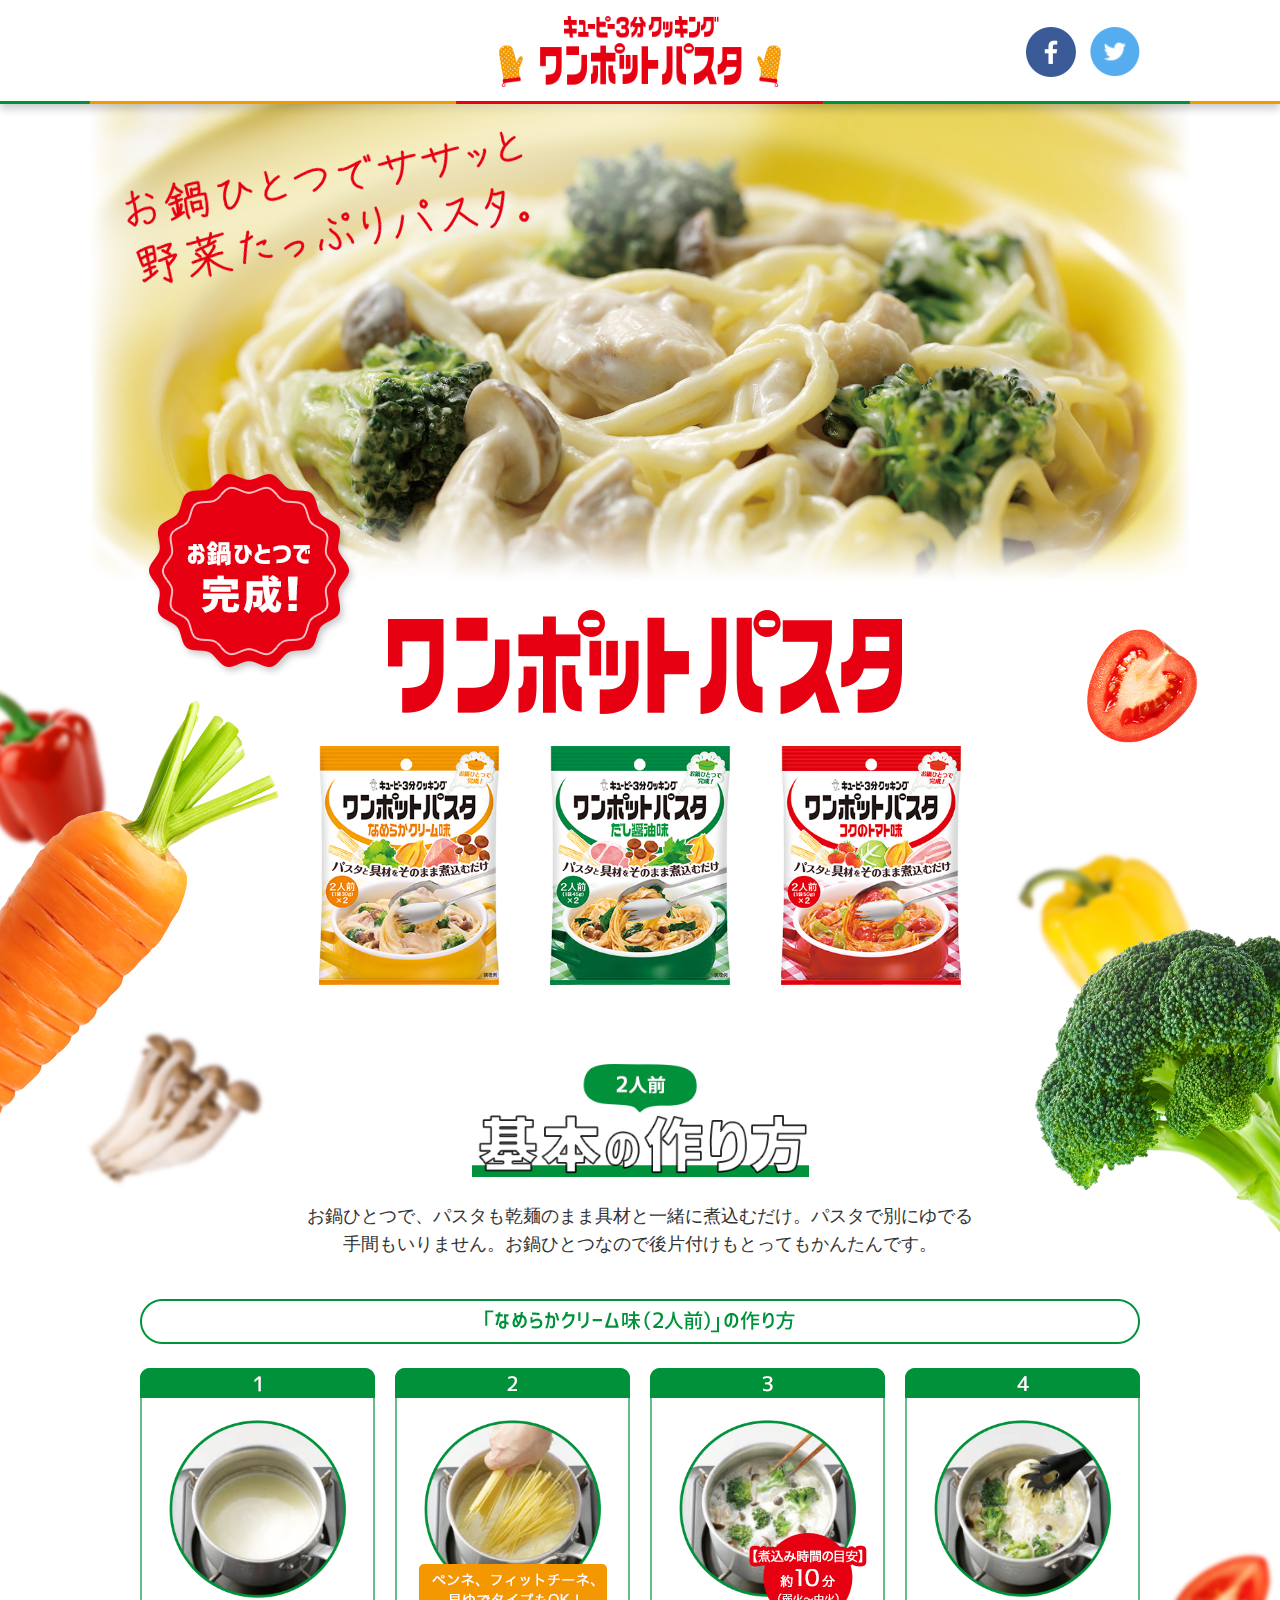
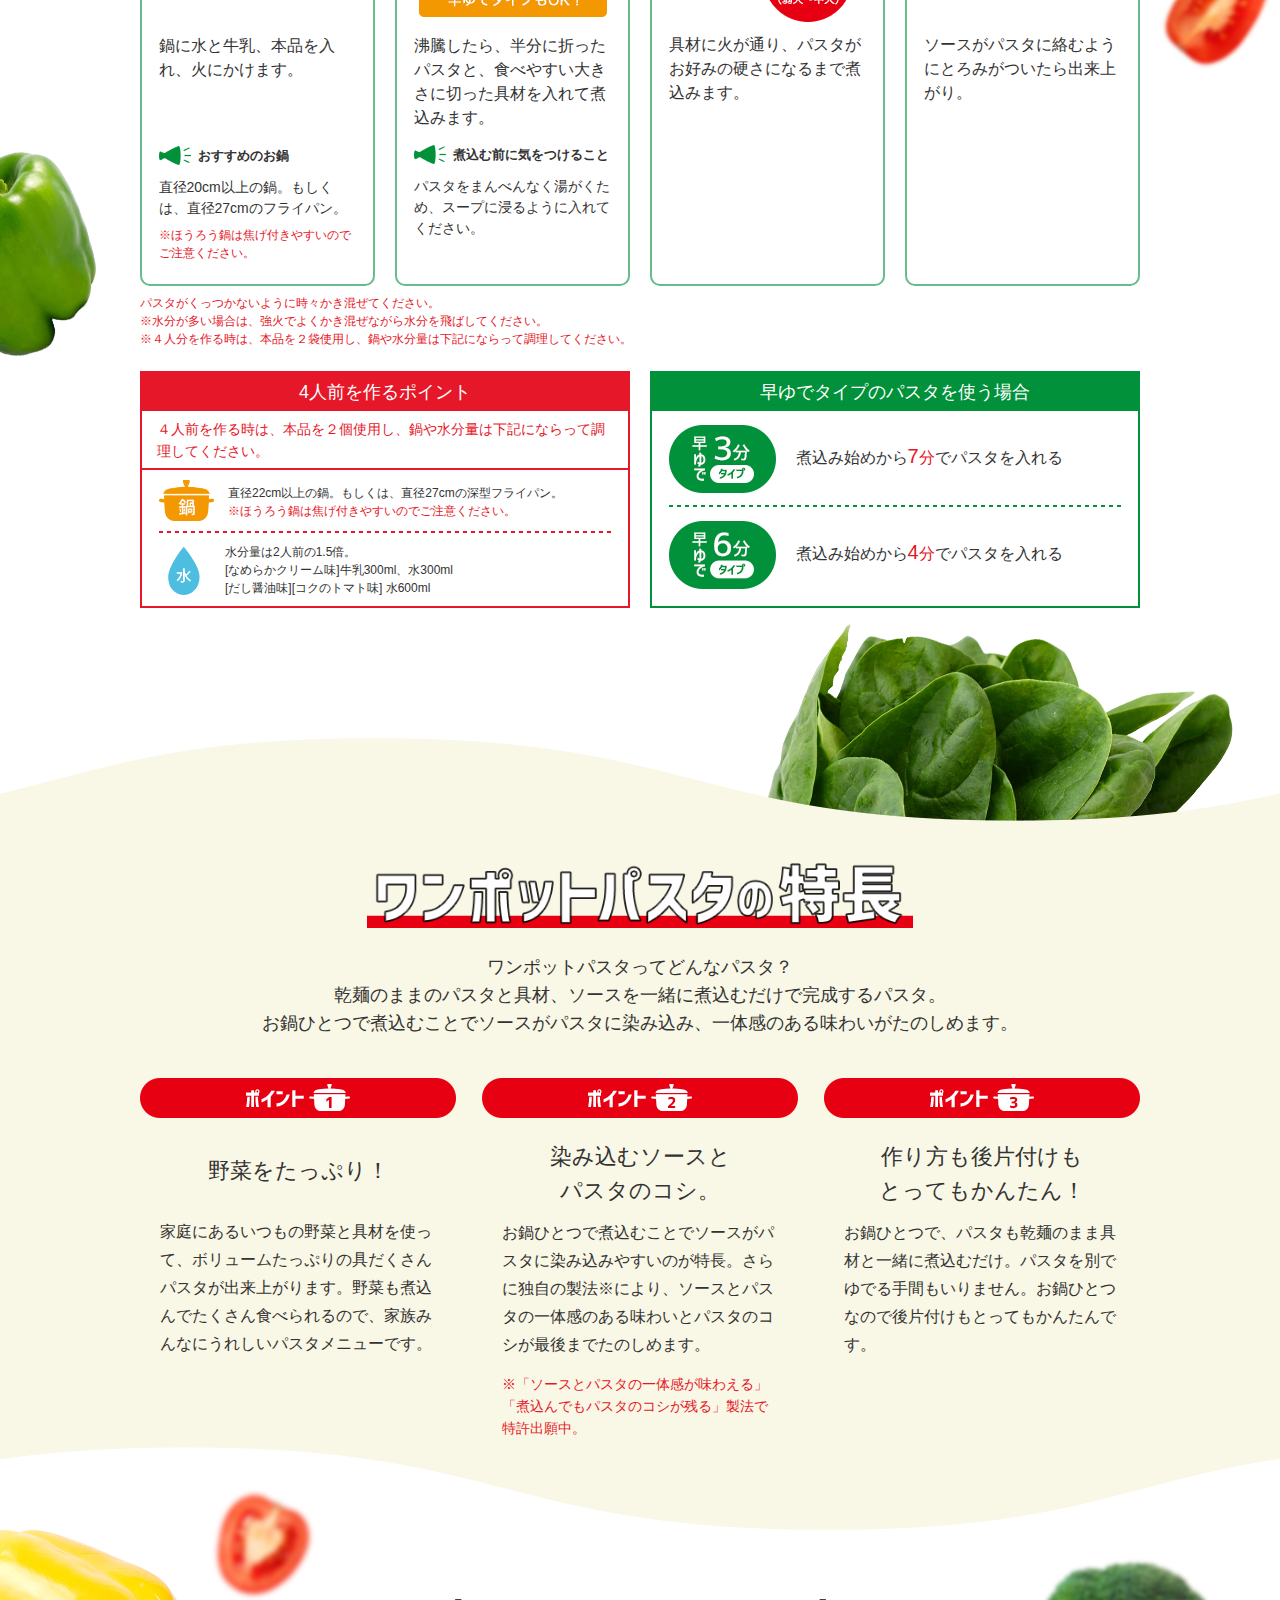
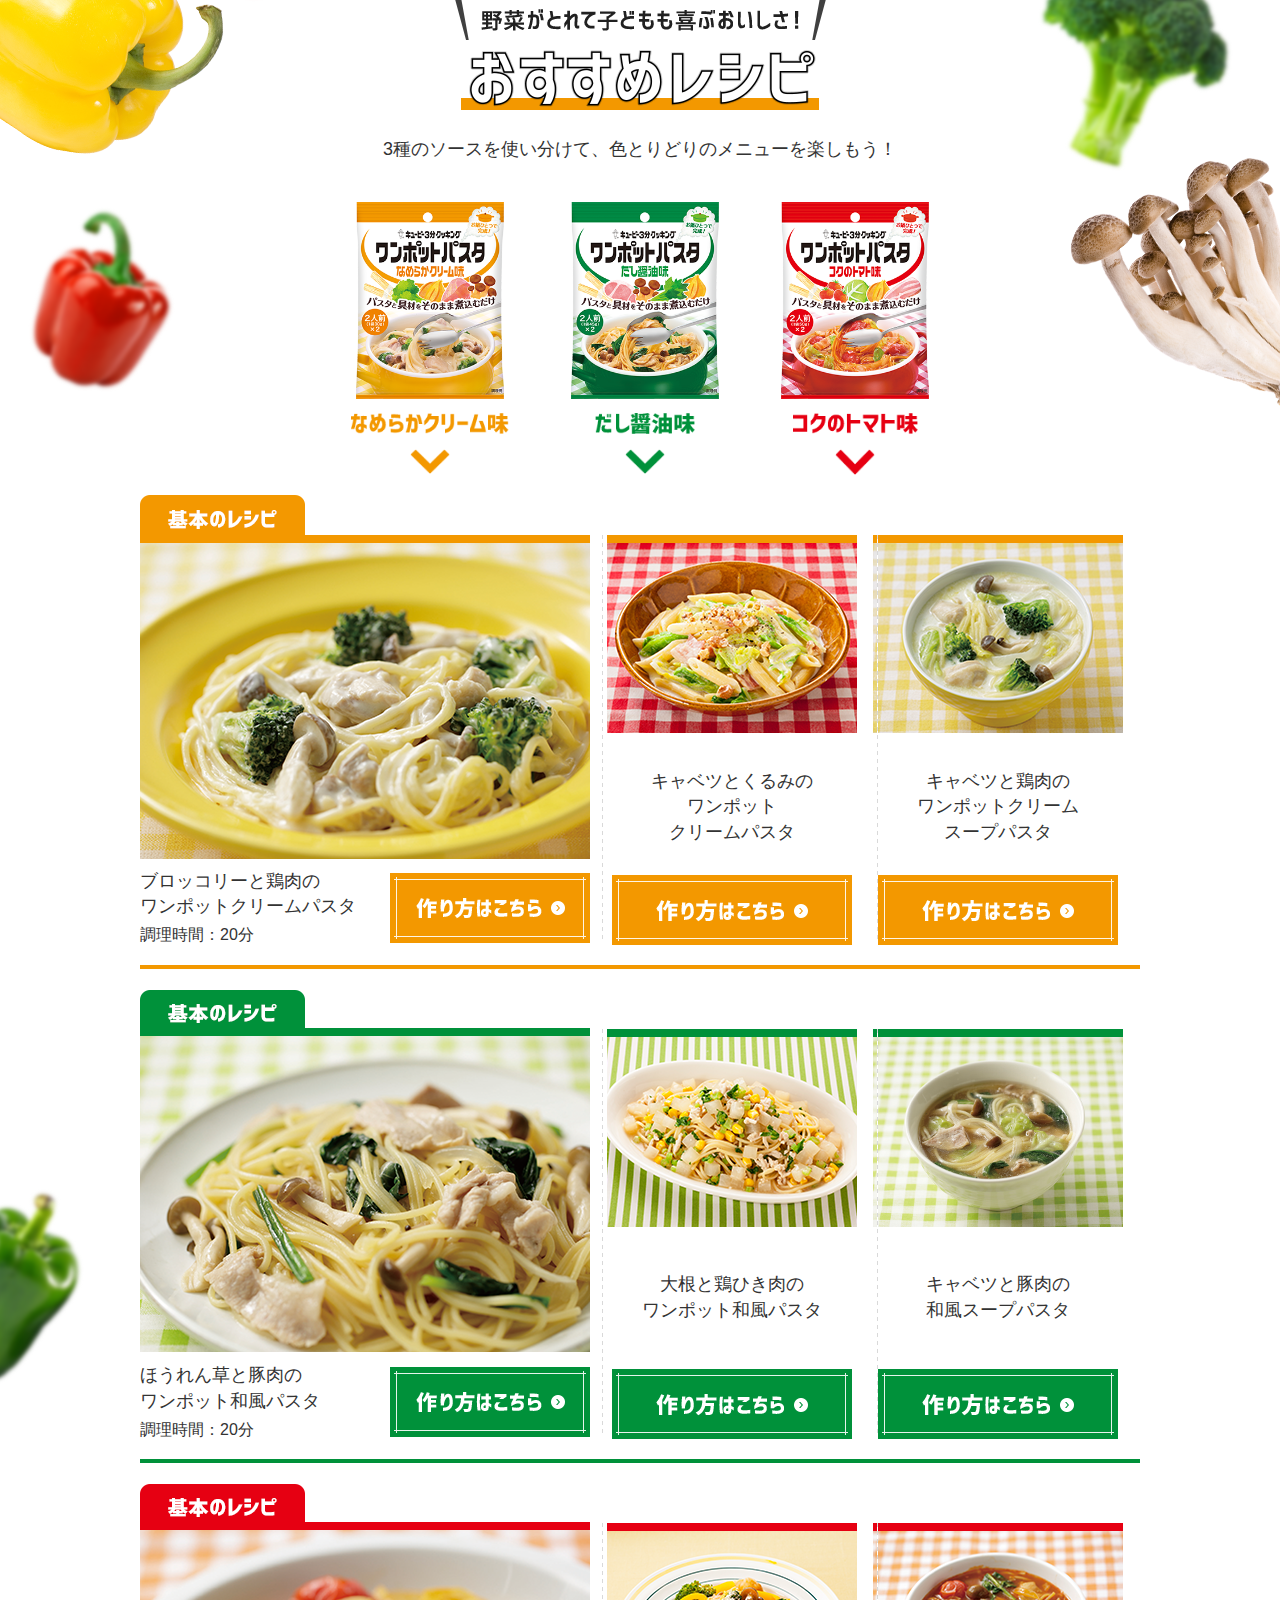
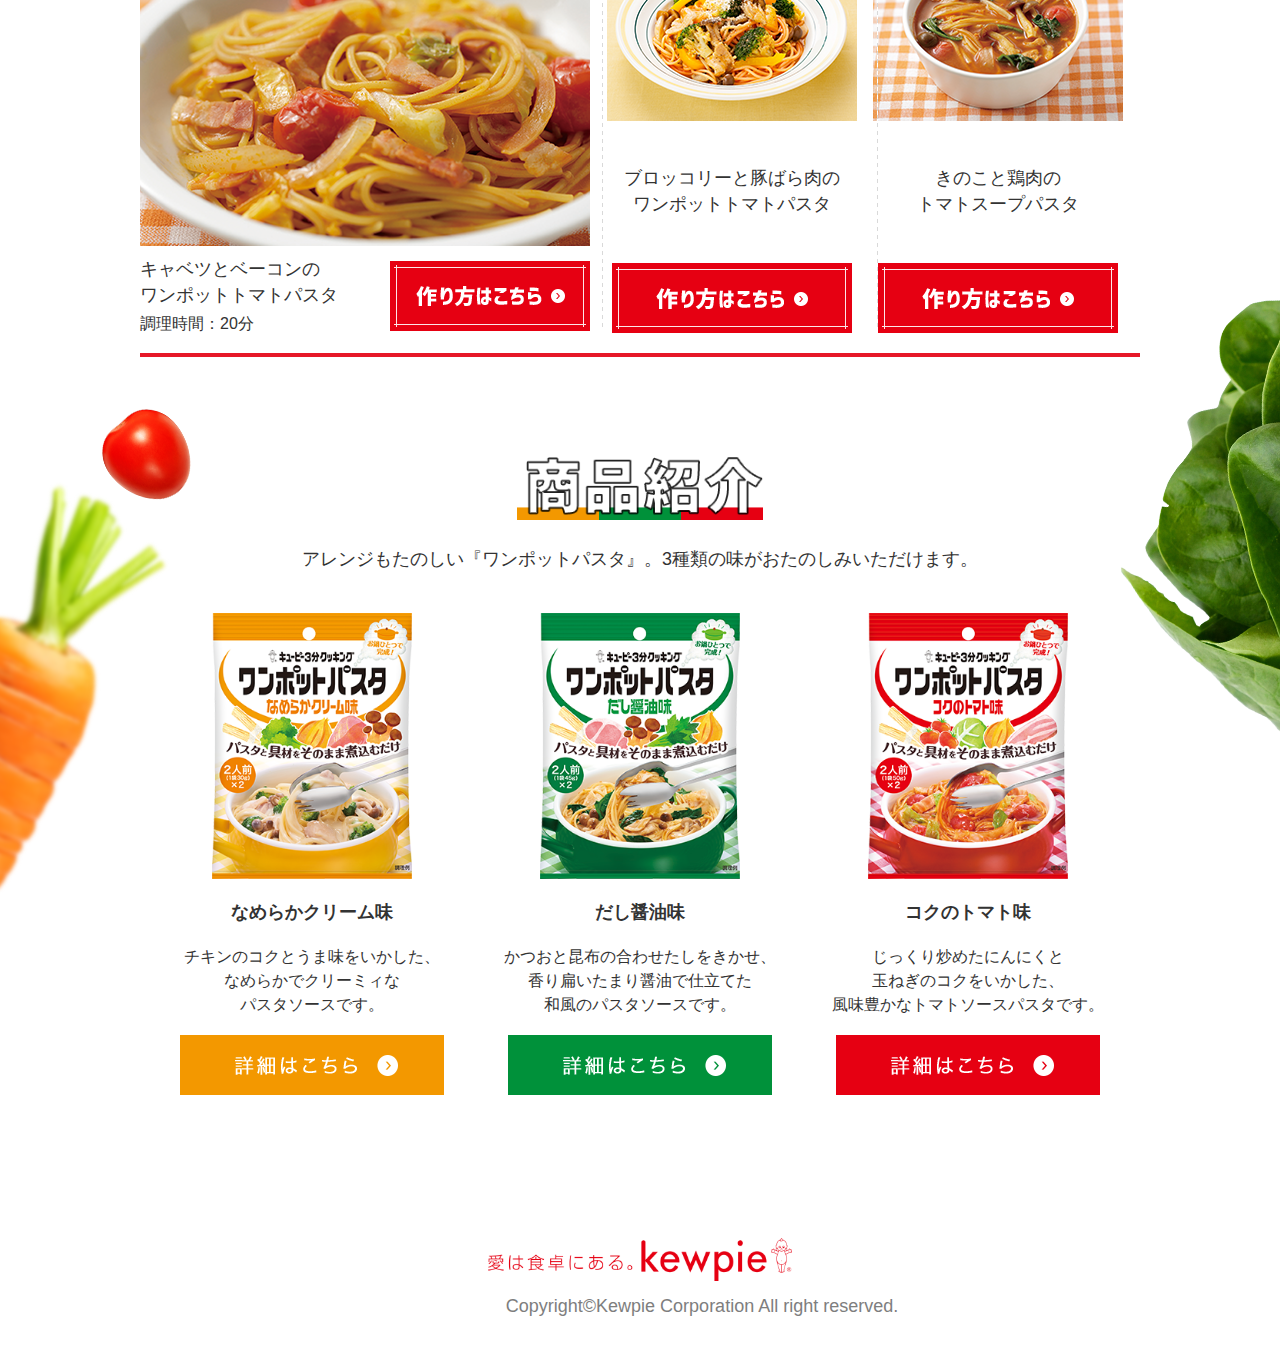
==== commit ccfac1c3: "[add] MVスライドショー処理の追加" ====
--- a/deploy/index.html
+++ b/deploy/index.html
@@ -38,7 +38,7 @@
     </header>
     <section class="mv_area">
         <div class="mv_contents">
-            <ul class="mv_slide">
+            <ul class="mv_slide js-slideshow">
                 <li><p class="mv_slide_img1">キューピー３分クッキング ワンポットパスタ なめらかクリーム味パスタ</p></li>
                 <li><p class="mv_slide_img2">キューピー３分クッキング ワンポットパスタ だし醤油味パスタ</p></li>
                 <li><p class="mv_slide_img3">キューピー３分クッキング ワンポットパスタ コクのトマト味パスタ</p></li>
--- a/deploy/styles/main.css
+++ b/deploy/styles/main.css
@@ -1,3 +1,3 @@
-﻿html,body,div,span,applet,object,iframe,h1,h2,h3,h4,h5,h6,p,blockquote,pre,a,abbr,acronym,address,big,cite,code,del,dfn,em,img,ins,kbd,q,s,samp,small,strike,strong,sub,sup,tt,var,b,u,i,center,dl,dt,dd,ol,ul,li,fieldset,form,label,legend,table,caption,tbody,tfoot,thead,tr,th,td,article,aside,canvas,details,embed,figure,figcaption,footer,header,hgroup,menu,nav,output,ruby,section,summary,time,mark,audio,video{margin:0;padding:0;border:0;font-size:100%;font:inherit;vertical-align:baseline}article,aside,details,figcaption,figure,footer,header,hgroup,menu,nav,section{display:block}body{line-height:1}ol,ul{list-style:none}blockquote,q{quotes:none}blockquote:before,blockquote:after,q:before,q:after{content:'';content:none}table{border-collapse:collapse;border-spacing:0}.howto_area .howto_contents,.feature_area .feature_contents,.recipe_area .recipe_contents,.intro_area .intro_contents,footer .footer_contens{position:relative}@media screen and (min-width: 769px), print{.howto_area .howto_contents,.feature_area .feature_contents,.recipe_area .recipe_contents,.intro_area .intro_contents,footer .footer_contens{width:1000px;margin-left:auto;margin-right:auto}}@media screen and (max-width: 768px){.howto_area .howto_contents,.feature_area .feature_contents,.recipe_area .recipe_contents,.intro_area .intro_contents,footer .footer_contens{width:89.33333%;margin:0 auto}}@media screen and (min-width: 769px), print{header .header_contentes,nav .nav_contents{position:relative;width:1000px;margin-left:auto;margin-right:auto}}@media screen and (max-width: 768px){.pc_only{display:none}}.sp_only{display:none}@media screen and (max-width: 768px){.sp_only{display:inherit}}@media screen and (min-width: 769px), print{.btnImg_hover{transition:all 0.3s cubic-bezier(0.42, 0, 0.58, 1)}.btnImg_hover:hover{opacity:0.6}}.hanging_indent>li{padding-left:1em;text-indent:-1em}.subsmall{text-indent:0;-webkit-transform:scale(0.8);-ms-transform:scale(0.8);transform:scale(0.8);-webkit-transform-origin:25% 70%;-ms-transform-origin:25% 70%;transform-origin:25% 70%}body{background-color:#fff;color:#333;font-family:"ヒラギノ角ゴ Pro W3", "Hiragino Kaku Gothic Pro", "メイリオ", Meiryo, sans-serif}body * img{vertical-align:bottom;max-width:100%;height:auto}@media screen and (min-width: 769px), print{body{font-size:18px;min-width:1000px}}@media screen and (max-width: 768px){body{min-width:inherit;-webkit-text-size-adjust:100%}}a,a:link,a:visited,a:hover,a:active{color:#00a0e9;text-decoration:none}header{position:relative;z-index:15}@media screen and (min-width: 769px), print{header{background:url(../images/header_line.gif) repeat-x center bottom;box-shadow:0px 5px 8px rgba(0,0,0,0.2)}}@media screen and (max-width: 768px){header{display:flex;justify-content:space-between;position:fixed;top:0;left:0;width:100%;background-color:#fff;box-shadow:0px 5px 8px rgba(0,0,0,0.2)}}@media screen and (min-width: 769px), print{header .header_contentes{margin:0 auto;padding:16px 0 17px}}@media screen and (max-width: 768px){header .header_contentes{width:100%;padding:7px 0 8px;background:url(../images/header_line_sp.gif) repeat-x center bottom;background-size:375px 2px}}header .header_contentes .header_logo{text-align:center}@media screen and (max-width: 768px){header .header_contentes .header_logo{width:178px;margin:0 auto}header .header_contentes .header_logo>img{width:100%;height:auto}}header .header_contentes .header_sns{display:flex;justify-content:space-between;position:absolute}@media screen and (min-width: 769px), print{header .header_contentes .header_sns{width:114px;top:27px;right:0}}@media screen and (max-width: 768px){header .header_contentes .header_sns{display:none}}header .header_contentes .header_sns li>a{display:block}@media screen and (min-width: 769px), print{header .header_nav_btn{display:none}}@media screen and (max-width: 768px){header .header_nav_btn{position:relative;width:60px;height:60px;background-color:#00913a}}header .header_nav_btn>a{display:block;width:60px;height:60px}@media screen and (max-width: 768px){header .header_nav_btn>a .header_nav_name{position:relative;padding:15px 0 6px;font-size:10px;font-weight:bold;color:#fff;text-align:center}}@media screen and (max-width: 768px){header .header_nav_btn>a span,header .header_nav_btn>a span:before,header .header_nav_btn>a span:after{position:absolute;top:30px;right:13px;content:"";display:block;width:35px;margin:0 auto;border-top:2px solid #fff;border-radius:1px}}@media screen and (max-width: 768px){header .header_nav_btn>a span:before{top:4px;right:0}}@media screen and (max-width: 768px){header .header_nav_btn>a span:after{top:10px;right:0}}@media screen and (max-width: 768px){.mv_area{padding-top:60px;background:url(../images/mv_bg1_sp.png) no-repeat center 60px;background-size:contain}}.mv_area .mv_contents{position:relative}@media screen and (min-width: 769px), print{.mv_area .mv_contents{width:1100px;margin:0 auto}}@media screen and (max-width: 768px){.mv_area .mv_contents{margin-bottom:8%}}.mv_area .mv_contents .mv_slide{position:relative;height:480px}.mv_area .mv_contents .mv_slide li{position:absolute;top:0;left:0;width:100%;height:100%}.mv_area .mv_contents .mv_slide li [class*=mv_slide_img]{width:100%;height:100%;text-indent:-9999px}@media screen and (min-width: 769px), print{.mv_area .mv_contents .mv_slide li .mv_slide_img1{background:url(../images/mv_slide_img1.png) no-repeat center top;background-size:contain}.mv_area .mv_contents .mv_slide li .mv_slide_img2{background:url(../images/mv_slide_img2.png) no-repeat center top;background-size:contain}.mv_area .mv_contents .mv_slide li .mv_slide_img3{background:url(../images/mv_slide_img3.png) no-repeat center top;background-size:contain}}@media screen and (max-width: 768px){.mv_area .mv_contents .mv_slide li .mv_slide_img1{background:url(../images/mv_slide_img1_sp.png) no-repeat center top;background-size:contain}.mv_area .mv_contents .mv_slide li .mv_slide_img2{background:url(../images/mv_slide_img2_sp.png) no-repeat center top;background-size:contain}.mv_area .mv_contents .mv_slide li .mv_slide_img3{background:url(../images/mv_slide_img3_sp.png) no-repeat center top;background-size:contain}}.mv_area .mv_contents .mv_copy{position:absolute;top:0;left:0}@media screen and (min-width: 769px), print{.mv_area .mv_contents .mv_copy{display:block;width:795px;height:352px;background:url("../images/mv_copy.png") no-repeat 50% 50%;background-size:contain;text-indent:-9999px}}@media screen and (max-width: 768px){.mv_area .mv_contents .mv_copy{display:block;width:100%;height:0;padding-bottom:37.46667%;background:url("../images/mv_copy_sp.png") no-repeat 50% 50%;background-size:contain;text-indent:-9999px}}.mv_area .mv_contents .mv_tag{position:absolute}@media screen and (min-width: 769px), print{.mv_area .mv_contents .mv_tag{top:368px;left:56px}}@media screen and (max-width: 768px){.mv_area .mv_contents .mv_tag{width:21.6%;margin-top:-8%;padding-left:4%}.mv_area .mv_contents .mv_tag>img{width:100%;height:auto}}.mv_area .mv_contents h1{text-align:center}@media screen and (min-width: 769px), print{.mv_area .mv_contents h1{margin:26px 0 32px 9px}}@media screen and (max-width: 768px){.mv_area .mv_contents h1{width:53.06667%;margin:3.2% 0 3.73333% 25.73333%}.mv_area .mv_contents h1>img{width:100%;height:auto}}.mv_area .mv_contents .mv_pkg{display:flex;justify-content:space-between;margin:0 auto}@media screen and (min-width: 769px), print{.mv_area .mv_contents .mv_pkg{width:642px}}@media screen and (max-width: 768px){.mv_area .mv_contents .mv_pkg{width:80.8%}.mv_area .mv_contents .mv_pkg>li{width:28.71287%}.mv_area .mv_contents .mv_pkg>li>img{width:100%;height:auto}}.mv_area .mv_bg_obj_wrap{position:relative}.mv_area .mv_bg_obj_wrap [class*=mv_bg_obj]{position:absolute;width:100%}@media screen and (min-width: 769px), print{.mv_area .mv_bg_obj_wrap .mv_bg_obj1{top:-357px;left:0;height:560px;background:url(../images/mv_bg_obj1.png) no-repeat center top}}@media screen and (max-width: 768px){.mv_area .mv_bg_obj_wrap .mv_bg_obj1{top:0;right:0;margin-top:-4%;display:block;width:13.2%;height:0;padding-bottom:22.53333%;background:url("../images/mv_bg_obj1_sp.png") no-repeat 50% 50%;background-size:contain;text-indent:-9999px}}@media screen and (min-width: 769px), print{.mv_area .mv_bg_obj_wrap .mv_bg_obj2{top:-301px;left:0;height:342px;background:url(../images/mv_bg_obj2.png) no-repeat center top}}@media screen and (max-width: 768px){.mv_area .mv_bg_obj_wrap .mv_bg_obj2{display:none}}@media screen and (min-width: 769px), print{.mv_area .mv_bg_obj_wrap .mv_bg_obj3{top:-285px;left:0;height:594px;background:url(../images/mv_bg_obj3.png) no-repeat center top}}@media screen and (max-width: 768px){.mv_area .mv_bg_obj_wrap .mv_bg_obj3{display:none}}nav{position:fixed;width:100%;z-index:16}@media screen and (min-width: 769px), print{nav{display:none;top:0;background-color:rgba(255,255,255,0.9)}}@media screen and (max-width: 768px){nav{display:none;top:60px;right:0;bottom:0;left:0;width:100%;max-height:100%;overflow:scroll;background-color:#fff;box-shadow:0px 5px 8px rgba(0,0,0,0.2);-webkit-overflow-scrolling:touch}}@media screen and (min-width: 769px), print{nav .nav_contents{display:flex;justify-content:space-between;align-items:center;margin:0 auto;padding:18px 0 18px}}@media screen and (max-width: 768px){nav .nav_contents .nav_logo{display:none}}nav .nav_contents .nav_logo a{display:block}@media screen and (min-width: 769px), print{nav .nav_contents .nav_list{display:flex;justify-content:space-between;width:535px}}nav .nav_contents .nav_list li a>img{vertical-align:middle}@media screen and (max-width: 768px){nav .nav_contents .nav_list li{border-bottom:2px solid #ccc;line-height:3.1em}nav .nav_contents .nav_list li>a{display:block;padding:0 5.33333%}}@media screen and (max-width: 768px){nav .nav_contents .nav_list .nav_howto{padding:0;border-bottom:none}}@media screen and (max-width: 768px){nav .nav_contents .nav_list .nav_howto .nav_howto_ttl{border-bottom:2px solid #ccc}}@media screen and (max-width: 768px){nav .nav_contents .nav_list .nav_howto .nav_howto_ttl img{width:91px}}@media screen and (min-width: 769px), print{nav .nav_contents .nav_list .nav_howto .nav_howto_four,nav .nav_contents .nav_list .nav_howto .nav_howto_fast{display:none}}@media screen and (max-width: 768px){nav .nav_contents .nav_list .nav_howto .nav_howto_four>a,nav .nav_contents .nav_list .nav_howto .nav_howto_fast>a{padding:0 9.33333%}}@media screen and (max-width: 768px){nav .nav_contents .nav_list .nav_recipe .nav_recipe_ttl{border-bottom:2px solid #ccc}}@media screen and (max-width: 768px){nav .nav_contents .nav_list .nav_recipe .nav_recipe_contents{display:flex;justify-content:space-between;padding:4% 9.33333%}}@media screen and (max-width: 768px){nav .nav_contents .nav_list .nav_intro .nav_intro_ttl{border-bottom:2px solid #ccc}}@media screen and (max-width: 768px){nav .nav_contents .nav_list .nav_intro .nav_intro_contents{display:flex;justify-content:space-between;padding:4% 13.06667%}}@media screen and (max-width: 768px){nav .nav_contents .nav_list .nav_feature img{width:146px}nav .nav_contents .nav_list .nav_recipe img{width:90px}nav .nav_contents .nav_list .nav_intro img{width:65px}}nav .nav_contents .nav_sns{display:flex;justify-content:space-between;align-items:center}@media screen and (min-width: 769px), print{nav .nav_contents .nav_sns{width:114px}}@media screen and (max-width: 768px){nav .nav_contents .nav_sns{border-bottom:2px solid #ccc}}@media screen and (max-width: 768px){nav .nav_contents .nav_sns li{width:100%;padding:24px 0;border-left:2px solid #ccc}nav .nav_contents .nav_sns li:first-child{border-left:none}}nav .nav_contents .nav_sns li>a{display:block;margin:0 auto}@media screen and (min-width: 769px), print{nav .nav_contents .nav_sns .nav_sns_fb>a{display:block;width:50px;height:50px;background:url("../images/sns_fb.png") no-repeat 50% 50%;background-size:contain;text-indent:-9999px}}@media screen and (max-width: 768px){nav .nav_contents .nav_sns .nav_sns_fb>a{display:block;width:100%;height:0;padding-bottom:22px;background:url("../images/sns_fb_sp.png") no-repeat 50% 50%;background-size:contain;text-indent:-9999px}}@media screen and (min-width: 769px), print{nav .nav_contents .nav_sns .nav_sns_tw>a{display:block;width:50px;height:50px;background:url("../images/sns_tw.png") no-repeat 50% 50%;background-size:contain;text-indent:-9999px}}@media screen and (max-width: 768px){nav .nav_contents .nav_sns .nav_sns_tw>a{display:block;width:100%;height:0;padding-bottom:22px;background:url("../images/sns_tw_sp.png") no-repeat 50% 50%;background-size:contain;text-indent:-9999px}}@media screen and (min-width: 769px), print{nav .nav_contents .nav_sns .nav_sns_line{display:none}}@media screen and (max-width: 768px){nav .nav_contents .nav_sns .nav_sns_line>a{display:block;width:100%;height:0;padding-bottom:22px;background:url("../images/sns_line_sp.png") no-repeat 50% 50%;background-size:contain;text-indent:-9999px}}.howto_area{position:relative}@media screen and (min-width: 769px), print{.howto_area{top:-153px}}.howto_area .howto_contents{position:relative;z-index:3}@media screen and (min-width: 769px), print{.howto_area .howto_contents{margin:232px auto 213px}}.howto_area .howto_contents .howto_ttl{text-align:center}@media screen and (min-width: 769px), print{.howto_area .howto_contents .howto_ttl{margin-bottom:26px}}@media screen and (max-width: 768px){.howto_area .howto_contents .howto_ttl{width:60%;margin:0 auto 6.26866%}.howto_area .howto_contents .howto_ttl>img{width:100%;height:auto}}@media screen and (min-width: 769px), print{.howto_area .howto_contents .howto_lead{margin-bottom:40px;line-height:1.55em;text-align:center}}@media screen and (max-width: 768px){.howto_area .howto_contents .howto_lead{margin-bottom:6.26866%;font-size:4.26vw;line-height:1.37em}}@media screen and (min-width: 769px), print{.howto_area .howto_contents .howto_sub_ttl{margin-bottom:24px;display:block;width:1000px;height:45px;background:url("../images/howto_sub_ttl.png") no-repeat 50% 50%;background-size:contain;text-indent:-9999px}}@media screen and (max-width: 768px){.howto_area .howto_contents .howto_sub_ttl{margin-bottom:4.77612%;display:block;width:100%;height:0;padding-bottom:11.34328%;background:url("../images/howto_sub_ttl_sp.png") no-repeat 50% 50%;background-size:contain;text-indent:-9999px}}@media screen and (min-width: 769px), print{.howto_area .howto_contents .howto_steps{display:flex;justify-content:space-between;margin-bottom:8px}}@media screen and (max-width: 768px){.howto_area .howto_contents .howto_steps{margin-bottom:5.97015%}}@media screen and (min-width: 769px), print{.howto_area .howto_contents .howto_steps li{position:relative;width:235px;height:518px;border:2px solid rgba(0,145,58,0.6);border-radius:10px;box-sizing:border-box}}@media screen and (max-width: 768px){.howto_area .howto_contents .howto_steps li{*zoom:1;margin-bottom:2.23881%}.howto_area .howto_contents .howto_steps li:after{content:"";display:block;clear:both}}@media screen and (min-width: 769px), print{.howto_area .howto_contents .howto_steps li [class*=howto_num]{position:absolute;top:-2px;left:-2px}}@media screen and (max-width: 768px){.howto_area .howto_contents .howto_steps li [class*=howto_num]{float:left;margin-right:3.28358%}}@media screen and (min-width: 769px), print{.howto_area .howto_contents .howto_steps li .howto_num1{display:block;width:235px;height:30px;background:url("../images/howto_num1.png") no-repeat 50% 50%;background-size:contain;text-indent:-9999px}.howto_area .howto_contents .howto_steps li .howto_num2{display:block;width:235px;height:30px;background:url("../images/howto_num2.png") no-repeat 50% 50%;background-size:contain;text-indent:-9999px}.howto_area .howto_contents .howto_steps li .howto_num3{display:block;width:235px;height:30px;background:url("../images/howto_num3.png") no-repeat 50% 50%;background-size:contain;text-indent:-9999px}.howto_area .howto_contents .howto_steps li .howto_num4{display:block;width:235px;height:30px;background:url("../images/howto_num4.png") no-repeat 50% 50%;background-size:contain;text-indent:-9999px}}@media screen and (max-width: 768px){.howto_area .howto_contents .howto_steps li .howto_num1{display:block;width:6.26866%;height:0;padding-bottom:64.62687%;background:url("../images/howto_num1_sp.png") no-repeat 50% 50%;background-size:contain;text-indent:-9999px}.howto_area .howto_contents .howto_steps li .howto_num2{display:block;width:6.26866%;height:0;padding-bottom:71.9403%;background:url("../images/howto_num2_sp.png") no-repeat 50% 50%;background-size:contain;text-indent:-9999px}.howto_area .howto_contents .howto_steps li .howto_num3{display:block;width:6.26866%;height:0;padding-bottom:43.73134%;background:url("../images/howto_num3_sp.png") no-repeat 50% 50%;background-size:contain;text-indent:-9999px}.howto_area .howto_contents .howto_steps li .howto_num4{display:block;width:6.26866%;height:0;padding-bottom:43.73134%;background:url("../images/howto_num4_sp.png") no-repeat 50% 50%;background-size:contain;text-indent:-9999px}}@media screen and (max-width: 768px){.howto_area .howto_contents .howto_steps li:last-child .howto_inner{padding-bottom:0;border-bottom:none}}.howto_area .howto_contents .howto_steps li .howto_inner{position:relative}@media screen and (min-width: 769px), print{.howto_area .howto_contents .howto_steps li .howto_inner{width:198px;margin:0 auto}}@media screen and (max-width: 768px){.howto_area .howto_contents .howto_steps li .howto_inner{float:left;width:90.44776%;padding:2.47525% 0 4.9505%;border-bottom:1px solid rgba(0,145,58,0.6)}}@media screen and (min-width: 769px), print{.howto_area .howto_contents .howto_steps li .howto_inner .howto_photo{margin:50px 0 36px;text-align:center}}@media screen and (max-width: 768px){.howto_area .howto_contents .howto_steps li .howto_inner .howto_photo{float:left;width:43.06931%;margin-right:4.12541%}.howto_area .howto_contents .howto_steps li .howto_inner .howto_photo>img{width:100%;height:auto}}@media screen and (max-width: 768px){.howto_area .howto_contents .howto_steps li .howto_inner .howto_photo1{margin-bottom:3.9604%}}@media screen and (max-width: 768px){.howto_area .howto_contents .howto_steps li .howto_inner .howto_photo2{margin-bottom:14.19142%}}.howto_area .howto_contents .howto_steps li .howto_inner .howto_notice2{position:absolute}@media screen and (min-width: 769px), print{.howto_area .howto_contents .howto_steps li .howto_inner .howto_notice2{top:144px;left:5px;display:block;width:188px;height:53px;background:url("../images/howto2_notice.png") no-repeat 50% 50%;background-size:contain;text-indent:-9999px}}@media screen and (max-width: 768px){.howto_area .howto_contents .howto_steps li .howto_inner .howto_notice2{top:0;margin-top:49.50495%;display:block;width:100%;height:0;padding-bottom:7.26073%;background:url("../images/howto2_notice_sp.png") no-repeat 50% 50%;background-size:contain;text-indent:-9999px}}.howto_area .howto_contents .howto_steps li .howto_inner .howto_notice3{position:absolute}@media screen and (min-width: 769px), print{.howto_area .howto_contents .howto_steps li .howto_inner .howto_notice3{top:113px;right:0;display:block;width:118px;height:89px;background:url("../images/howto3_notice.png") no-repeat 50% 50%;background-size:contain;text-indent:-9999px}}@media screen and (max-width: 768px){.howto_area .howto_contents .howto_steps li .howto_inner .howto_notice3{top:0;left:0;margin-top:26.89769%;margin-left:29.0429%;display:block;width:22.93729%;height:0;padding-bottom:18.81188%;background:url("../images/howto3_notice_sp.png") no-repeat 50% 50%;background-size:contain;text-indent:-9999px}}@media screen and (min-width: 769px), print{.howto_area .howto_contents .howto_steps li .howto_inner [class*=howto_desc]{font-size:16px;line-height:1.5em}}@media screen and (max-width: 768px){.howto_area .howto_contents .howto_steps li .howto_inner [class*=howto_desc]{font-size:3.73vw;line-height:1.42em}}@media screen and (min-width: 769px), print{.howto_area .howto_contents .howto_steps li .howto_inner .howto_desc1{margin-bottom:64px}.howto_area .howto_contents .howto_steps li .howto_inner .howto_desc2{margin-bottom:15px}}@media screen and (max-width: 768px){.howto_area .howto_contents .howto_steps li .howto_inner .howto_desc1{margin-top:14.85149%}.howto_area .howto_contents .howto_steps li .howto_inner .howto_desc2{margin-top:8.58086%}.howto_area .howto_contents .howto_steps li .howto_inner .howto_desc3{margin-top:5.44554%}.howto_area .howto_contents .howto_steps li .howto_inner .howto_desc4{margin-top:11.55116%}}@media screen and (max-width: 768px){.howto_area .howto_contents .howto_steps li .howto_inner .howto_point{clear:both}}.howto_area .howto_contents .howto_steps li .howto_inner .howto_point .howto_point_ttl{font-weight:bold}@media screen and (min-width: 769px), print{.howto_area .howto_contents .howto_steps li .howto_inner .howto_point .howto_point_ttl{margin-bottom:12px;padding-left:39px;background:url(../images/howto_point_ttl_icon.png) no-repeat left center;background-size:32px 19px;font-size:13px;line-height:1.5em}}@media screen and (max-width: 768px){.howto_area .howto_contents .howto_steps li .howto_inner .howto_point .howto_point_ttl{margin-bottom:2.31023%;padding-left:10.23102%;background:url(../images/howto_point_ttl_icon.png) no-repeat left center;background-size:contain;font-size:3.46vw;line-height:1.1em}}@media screen and (min-width: 769px), print{.howto_area .howto_contents .howto_steps li .howto_inner .howto_point .howto_point_desc{margin-bottom:7px;font-size:14px;line-height:1.5em}}@media screen and (max-width: 768px){.howto_area .howto_contents .howto_steps li .howto_inner .howto_point .howto_point_desc{font-size:2.93vw;line-height:1.45em}}@media screen and (max-width: 768px){.howto_area .howto_contents .howto_steps li .howto_inner .howto_point .howto_point_desc1{margin-bottom:3.13531%}}.howto_area .howto_contents .howto_steps li .howto_inner .howto_point .howto_point_notes{color:#e61728}@media screen and (min-width: 769px), print{.howto_area .howto_contents .howto_steps li .howto_inner .howto_point .howto_point_notes{font-size:12px;line-height:1.5em}}@media screen and (max-width: 768px){.howto_area .howto_contents .howto_steps li .howto_inner .howto_point .howto_point_notes{font-size:2.93vw}}.howto_area .howto_contents .howto_attention{color:#e61728}@media screen and (min-width: 769px), print{.howto_area .howto_contents .howto_attention{margin-bottom:23px;font-size:12px;line-height:1.5em}}@media screen and (max-width: 768px){.howto_area .howto_contents .howto_attention{margin-bottom:4.92537%;font-size:2.93vw;line-height:1.54em}}@media screen and (min-width: 769px), print{.howto_area .howto_contents .howto_point_wrap{display:flex;justify-content:space-between}}.howto_area .howto_contents .howto_point_wrap [class*=point_sub_ttl]{color:#fff;text-align:center}@media screen and (min-width: 769px), print{.howto_area .howto_contents .howto_point_wrap [class*=point_sub_ttl]{padding:10px}}@media screen and (max-width: 768px){.howto_area .howto_contents .howto_point_wrap [class*=point_sub_ttl]{font-size:4.53vw;line-height:1.8em}}@media screen and (min-width: 769px), print{.howto_area .howto_contents .howto_point_wrap .howto_four{width:490px;border:2px solid #e61728;box-sizing:border-box}}@media screen and (max-width: 768px){.howto_area .howto_contents .howto_point_wrap .howto_four{margin-bottom:5.97015%;border:2px solid #e61728}}.howto_area .howto_contents .howto_point_wrap .howto_four .point_sub_ttl_four{background-color:#e61728}.howto_area .howto_contents .howto_point_wrap .howto_four .howto_four_desc{color:#e61728}@media screen and (min-width: 769px), print{.howto_area .howto_contents .howto_point_wrap .howto_four .howto_four_desc{width:456px;padding:8px 15px 5px;border-bottom:2px solid #e61728;font-size:14px;line-height:1.57em}}@media screen and (max-width: 768px){.howto_area .howto_contents .howto_point_wrap .howto_four .howto_four_desc{padding:2.14876% 4.6281%;border-bottom:2px solid #e61728;font-size:3.46vw;line-height:1.46em}}@media screen and (min-width: 769px), print{.howto_area .howto_contents .howto_point_wrap .howto_four [class*=howto_point_desc]{padding-top:4px;font-size:12px;line-height:1.5em}}@media screen and (max-width: 768px){.howto_area .howto_contents .howto_point_wrap .howto_four [class*=howto_point_desc]{font-size:3.2vw;line-height:1.416em}}@media screen and (max-width: 768px){.howto_area .howto_contents .howto_point_wrap .howto_four .howto_four_inner{width:93.28358%;margin:0 auto;padding:2.4% 0}}.howto_area .howto_contents .howto_point_wrap .howto_four .howto_four_pot{*zoom:1;background:url(../images/howto_four_pot_line.gif) repeat-x left bottom;background-size:8px 2px}.howto_area .howto_contents .howto_point_wrap .howto_four .howto_four_pot:after{content:"";display:block;clear:both}@media screen and (min-width: 769px), print{.howto_area .howto_contents .howto_point_wrap .howto_four .howto_four_pot{width:452px;margin:0 auto;padding:10px 0 12px}}.howto_area .howto_contents .howto_point_wrap .howto_four .howto_four_pot .pot_icon{float:left}@media screen and (min-width: 769px), print{.howto_area .howto_contents .howto_point_wrap .howto_four .howto_four_pot .pot_icon{margin-right:14px}}@media screen and (max-width: 768px){.howto_area .howto_contents .howto_point_wrap .howto_four .howto_four_pot .pot_icon{width:14.83871%;margin-right:2.41935%;padding:2.58065% 0}.howto_area .howto_contents .howto_point_wrap .howto_four .howto_four_pot .pot_icon>img{width:100%;height:auto}}@media screen and (max-width: 768px){.howto_area .howto_contents .howto_point_wrap .howto_four .howto_four_pot .howto_point_desc_pot{float:left;width:82.25806%;margin-bottom:1.29032%}}.howto_area .howto_contents .howto_point_wrap .howto_four .howto_four_pot .pot_notice{color:#e61728}@media screen and (min-width: 769px), print{.howto_area .howto_contents .howto_point_wrap .howto_four .howto_four_pot .pot_notice{padding-top:3px;font-size:12px}}@media screen and (max-width: 768px){.howto_area .howto_contents .howto_point_wrap .howto_four .howto_four_pot .pot_notice{width:102.58065%;font-size:2.8vw}}@media screen and (min-width: 769px), print{.howto_area .howto_contents .howto_point_wrap .howto_four .howto_four_water{width:452px;margin:0 auto;padding:10px 0 9px}}.howto_area .howto_contents .howto_point_wrap .howto_four .howto_four_water .water_icon{float:left}@media screen and (min-width: 769px), print{.howto_area .howto_contents .howto_point_wrap .howto_four .howto_four_water .water_icon{margin:4px 25px 0 9px}}@media screen and (max-width: 768px){.howto_area .howto_contents .howto_point_wrap .howto_four .howto_four_water .water_icon{width:9.51613%;margin:0 4.83871% 0 2.41935%;padding-top:.96774%}.howto_area .howto_contents .howto_point_wrap .howto_four .howto_four_water .water_icon>img{width:100%;height:auto}}@media screen and (min-width: 769px), print{.howto_area .howto_contents .howto_point_wrap .howto_four .howto_four_water .howto_point_desc_water{padding-top:0}}@media screen and (min-width: 769px), print{.howto_area .howto_contents .howto_point_wrap .howto_fast{width:490px;border:2px solid #00913a;box-sizing:border-box}}@media screen and (max-width: 768px){.howto_area .howto_contents .howto_point_wrap .howto_fast{border:2px solid #00913a}}.howto_area .howto_contents .howto_point_wrap .howto_fast .point_sub_ttl_fast{background-color:#00913a}.howto_area .howto_contents .howto_point_wrap .howto_fast [class*=howto_fast_inner]{*zoom:1;display:flex;margin:0 auto}.howto_area .howto_contents .howto_point_wrap .howto_fast [class*=howto_fast_inner]:after{content:"";display:block;clear:both}@media screen and (min-width: 769px), print{.howto_area .howto_contents .howto_point_wrap .howto_fast [class*=howto_fast_inner]{width:453px}}@media screen and (max-width: 768px){.howto_area .howto_contents .howto_point_wrap .howto_fast [class*=howto_fast_inner]{align-items:center;width:92.53731%;padding:3.22581% 0}}@media screen and (min-width: 769px), print{.howto_area .howto_contents .howto_point_wrap .howto_fast .fast_desc{font-size:16px}}@media screen and (max-width: 768px){.howto_area .howto_contents .howto_point_wrap .howto_fast .fast_desc{font-size:3.46vw}}.howto_area .howto_contents .howto_point_wrap .howto_fast .fast_desc .red_txt{color:#e61728}@media screen and (min-width: 769px), print{.howto_area .howto_contents .howto_point_wrap .howto_fast .fast_desc .red_txt{font-size:20px}}@media screen and (max-width: 768px){.howto_area .howto_contents .howto_point_wrap .howto_fast .fast_desc .red_txt{font-size:4.26vw}}@media screen and (min-width: 769px), print{.howto_area .howto_contents .howto_point_wrap .howto_fast .fast_desc .red_txt_small{font-size:16px}}@media screen and (max-width: 768px){.howto_area .howto_contents .howto_point_wrap .howto_fast .fast_desc .red_txt_small{font-size:3.46vw}}@media screen and (min-width: 769px), print{.howto_area .howto_contents .howto_point_wrap .howto_fast .fast_desc{margin-top:35px}}.howto_area .howto_contents .howto_point_wrap .howto_fast .howto_fast_inner_three{background:url(../images/howto_fast_line.gif) repeat-x left bottom;background-size:8px 2px}@media screen and (min-width: 769px), print{.howto_area .howto_contents .howto_point_wrap .howto_fast .howto_fast_inner_three .fast_icon_three{margin:14px 20px 14px 0;display:block;width:107px;height:68px;background:url("../images/fast_three_icon.png") no-repeat 50% 50%;background-size:contain;text-indent:-9999px}}@media screen and (max-width: 768px){.howto_area .howto_contents .howto_point_wrap .howto_fast .howto_fast_inner_three .fast_icon_three{margin:0 2.90323% 0 .96774%;display:block;width:24.19355%;height:0;padding-bottom:16.45161%;background:url("../images/fast_three_icon_sp.png") no-repeat 50% 50%;background-size:contain;text-indent:-9999px}}@media screen and (min-width: 769px), print{.howto_area .howto_contents .howto_point_wrap .howto_fast .howto_fast_inner_six .fast_icon_six{margin:14px 20px 13px 0;display:block;width:107px;height:68px;background:url("../images/fast_six_icon.png") no-repeat 50% 50%;background-size:contain;text-indent:-9999px}}@media screen and (max-width: 768px){.howto_area .howto_contents .howto_point_wrap .howto_fast .howto_fast_inner_six .fast_icon_six{margin:0 2.90323% 0 .96774%;display:block;width:24.19355%;height:0;padding-bottom:16.45161%;background:url("../images/fast_six_icon_sp.png") no-repeat 50% 50%;background-size:contain;text-indent:-9999px}}.howto_area .howto_bg_obj{top:0;left:0;width:100%;overflow:hidden}@media screen and (min-width: 769px), print{.howto_area .howto_bg_obj{position:absolute;height:1360px}}@media screen and (min-width: 769px), print{.howto_area .howto_bg_obj [class*=howto_bg_obj]{position:absolute;left:50%}}@media screen and (min-width: 769px), print{.howto_area .howto_bg_obj .howto_bg_obj1{top:486px;margin-left:520px;display:block;width:116px;height:120px;background:url("../images/howto_bg_obj1.png") no-repeat 50% 50%;background-size:contain;text-indent:-9999px}}@media screen and (max-width: 768px){.howto_area .howto_bg_obj .howto_bg_obj1{margin:2.8% 0 0 15.06667%;display:block;width:78.8%;height:0;padding-bottom:66%;background:url("../images/howto_bg_obj2_sp.png") no-repeat 50% 50%;background-size:contain;text-indent:-9999px;background-position:center top}}@media screen and (min-width: 769px), print{.howto_area .howto_bg_obj .howto_bg_obj2{top:687px;margin-left:-736px;display:block;width:193px;height:206px;background:url("../images/howto_bg_obj2.png") no-repeat 50% 50%;background-size:contain;text-indent:-9999px}}@media screen and (max-width: 768px){.howto_area .howto_bg_obj .howto_bg_obj2{display:none}}@media screen and (min-width: 769px), print{.howto_area .howto_bg_obj .howto_bg_obj3{top:1159px;margin-left:25px;display:block;width:568px;height:502px;background:url("../images/howto_bg_obj3.png") no-repeat 50% 50%;background-size:contain;text-indent:-9999px}}@media screen and (max-width: 768px){.howto_area .howto_bg_obj .howto_bg_obj3{display:none}}.feature_area{position:relative;background-color:#f9f7e5}@media screen and (min-width: 769px), print{.feature_area{top:-153px}}@media screen and (max-width: 768px){.feature_area{top:0;margin-top:-44.66667%}}.feature_area:before,.feature_area:after{content:"";display:block;position:absolute;width:100%}@media screen and (min-width: 769px), print{.feature_area:before{top:-83px;height:83px;background:url(../images/feature_bg_top.png) repeat-x center top}}@media screen and (max-width: 768px){.feature_area:before{top:0;height:0;margin-top:-12.13333%;padding-bottom:12.13333%;background:url(../images/feature_bg_top_sp.png) no-repeat center top;background-size:contain}}@media screen and (min-width: 769px), print{.feature_area:after{bottom:-83px;height:83px;background:url(../images/feature_bg_bottom.png) repeat-x center top}}@media screen and (max-width: 768px){.feature_area:after{bottom:0;height:0;margin-bottom:-12.13333%;padding-bottom:12.13333%;background:url(../images/feature_bg_bottom_sp.png) no-repeat center top;background-size:contain}}@media screen and (min-width: 769px), print{.feature_area .feature_contents{padding:42px 0 7px}}@media screen and (max-width: 768px){.feature_area .feature_contents{padding:6.4% 0 1.33333%}}.feature_area .feature_contents .feature_ttl{text-align:center}@media screen and (min-width: 769px), print{.feature_area .feature_contents .feature_ttl{margin-bottom:26px}}@media screen and (max-width: 768px){.feature_area .feature_contents .feature_ttl{width:92.53731%;margin:0 auto 5.97015%}.feature_area .feature_contents .feature_ttl>img{width:100%;height:auto}}@media screen and (min-width: 769px), print{.feature_area .feature_contents .feature_lead{margin-bottom:40px;font-size:18px;line-height:1.55em;text-align:center}}@media screen and (max-width: 768px){.feature_area .feature_contents .feature_lead{margin-bottom:5.97015%;font-size:4.26vw;line-height:1.375em}}@media screen and (min-width: 769px), print{.feature_area .feature_contents .feature_list{display:flex;justify-content:space-between}}@media screen and (min-width: 769px), print{.feature_area .feature_contents .feature_list li{width:316px}}@media screen and (max-width: 768px){.feature_area .feature_contents .feature_list li [class*=feature_num]{margin-bottom:5.07463%}}@media screen and (min-width: 769px), print{.feature_area .feature_contents .feature_list li .feature_num1{display:block;width:316px;height:40px;background:url("../images/feature_num1.png") no-repeat 50% 50%;background-size:contain;text-indent:-9999px}.feature_area .feature_contents .feature_list li .feature_num2{display:block;width:316px;height:40px;background:url("../images/feature_num2.png") no-repeat 50% 50%;background-size:contain;text-indent:-9999px}.feature_area .feature_contents .feature_list li .feature_num3{display:block;width:316px;height:40px;background:url("../images/feature_num3.png") no-repeat 50% 50%;background-size:contain;text-indent:-9999px}}@media screen and (max-width: 768px){.feature_area .feature_contents .feature_list li .feature_num1{display:block;width:100%;height:0;padding-bottom:9.55224%;background:url("../images/feature_num1_sp.png") no-repeat 50% 50%;background-size:contain;text-indent:-9999px}.feature_area .feature_contents .feature_list li .feature_num2{display:block;width:100%;height:0;padding-bottom:9.55224%;background:url("../images/feature_num2_sp.png") no-repeat 50% 50%;background-size:contain;text-indent:-9999px}.feature_area .feature_contents .feature_list li .feature_num3{display:block;width:100%;height:0;padding-bottom:9.55224%;background:url("../images/feature_num3_sp.png") no-repeat 50% 50%;background-size:contain;text-indent:-9999px}}.feature_area .feature_contents .feature_list li .feature_inner{margin:0 auto}@media screen and (min-width: 769px), print{.feature_area .feature_contents .feature_list li .feature_inner{width:276px}}@media screen and (max-width: 768px){.feature_area .feature_contents .feature_list li .feature_inner{width:90.44776%;margin:0 auto 6.1194%}}.feature_area .feature_contents .feature_list li .feature_inner [class*=feature_sub_ttl]{text-align:center}@media screen and (min-width: 769px), print{.feature_area .feature_contents .feature_list li .feature_inner [class*=feature_sub_ttl]{margin:22px 0 11px;font-size:22px;line-height:1.54em}}@media screen and (max-width: 768px){.feature_area .feature_contents .feature_list li .feature_inner [class*=feature_sub_ttl]{margin-bottom:4.47761%;font-size:4.8vw;font-weight:bold;line-height:1.33em}}@media screen and (min-width: 769px), print{.feature_area .feature_contents .feature_list li .feature_inner .feature_sub_ttl1{margin:36px 0 30px}}@media screen and (min-width: 769px), print{.feature_area .feature_contents .feature_list li .feature_inner .feature_desc{margin-bottom:15px;font-size:16px;line-height:1.75em}}@media screen and (max-width: 768px){.feature_area .feature_contents .feature_list li .feature_inner .feature_desc{font-size:3.73vw;line-height:1.428em}}.feature_area .feature_contents .feature_list li .feature_inner .feature_notes{color:#e61728}@media screen and (min-width: 769px), print{.feature_area .feature_contents .feature_list li .feature_inner .feature_notes{font-size:14px;line-height:1.57em}}@media screen and (max-width: 768px){.feature_area .feature_contents .feature_list li .feature_inner .feature_notes{margin-top:1.81518%;font-size:2.933vw;line-height:1.545em}}@media screen and (min-width: 769px), print{.recipe_area{position:relative;top:-153px;margin-bottom:100px;padding-top:152px}}@media screen and (max-width: 768px){.recipe_area{margin:18.4% 0 13.33333%}}@media screen and (min-width: 769px), print{.recipe_area .recipe_bg_obj{position:absolute;top:40px;left:0;width:100%;height:100%;overflow:hidden}}@media screen and (min-width: 769px), print{.recipe_area .recipe_bg_obj [class*=recipe_bg_obj]{position:absolute;top:0;left:50%}}@media screen and (max-width: 768px){.recipe_area .recipe_bg_obj [class*=recipe_bg_obj]{display:none}}@media screen and (min-width: 769px), print{.recipe_area .recipe_bg_obj .recipe_bg_obj1{top:70px;margin-left:-612px;display:block;width:1205px;height:435px;background:url("../images/recipe_bg_obj1.png") no-repeat 50% 50%;background-size:contain;text-indent:-9999px}.recipe_area .recipe_bg_obj .recipe_bg_obj2{top:0;margin-left:-430px;display:block;width:1131px;height:522px;background:url("../images/recipe_bg_obj2.png") no-repeat 50% 50%;background-size:contain;text-indent:-9999px}.recipe_area .recipe_bg_obj .recipe_bg_obj3{top:42px;margin-left:-702px;display:block;width:286px;height:225px;background:url("../images/recipe_bg_obj3.png") no-repeat 50% 50%;background-size:contain;text-indent:-9999px}.recipe_area .recipe_bg_obj .recipe_bg_obj4{top:1302px;margin-left:-722px;display:block;width:167px;height:196px;background:url("../images/recipe_bg_obj4.png") no-repeat 50% 50%;background-size:contain;text-indent:-9999px}}.recipe_area .recipe_contents{position:relative;z-index:14}@media screen and (min-width: 769px), print{.recipe_area .recipe_contents .recipe_ttl{margin:0 auto 30px;display:block;width:371px;height:111px;background:url("../images/recipe_ttl.png") no-repeat 50% 50%;background-size:contain;text-indent:-9999px}}@media screen and (max-width: 768px){.recipe_area .recipe_contents .recipe_ttl{margin:0 auto 5.97015%;display:block;width:63.13433%;height:0;padding-bottom:22.98507%;background:url("../images/recipe_ttl_sp.png") no-repeat 50% 50%;background-size:contain;text-indent:-9999px}}@media screen and (min-width: 769px), print{.recipe_area .recipe_contents .recipe_lead{margin-bottom:44px;text-align:center}}@media screen and (max-width: 768px){.recipe_area .recipe_contents .recipe_lead{margin-bottom:5.97015%;font-size:4.266vw;line-height:1.375em}}.recipe_area .recipe_contents .recipe_pkg{display:flex;justify-content:space-between;margin:0 auto}@media screen and (min-width: 769px), print{.recipe_area .recipe_contents .recipe_pkg{width:578px;margin-bottom:20px}}@media screen and (max-width: 768px){.recipe_area .recipe_contents .recipe_pkg{width:94.1791%;margin-bottom:4.77612%}}@media screen and (max-width: 768px){.recipe_area .recipe_contents .recipe_pkg li{width:31.69572%}}.recipe_area .recipe_contents .recipe_pkg li a{display:block}.recipe_area .recipe_contents .recipe_pkg li .recipe_pkg_img,.recipe_area .recipe_contents .recipe_pkg li .recipe_pkg_ttl,.recipe_area .recipe_contents .recipe_pkg li .recipe_pkg_arrow{text-align:center}@media screen and (max-width: 768px){.recipe_area .recipe_contents .recipe_pkg li .recipe_pkg_img{width:87%;margin:0 auto 9%}.recipe_area .recipe_contents .recipe_pkg li .recipe_pkg_img>img{width:100%;height:auto}}@media screen and (min-width: 769px), print{.recipe_area .recipe_contents .recipe_pkg li .recipe_pkg_ttl{margin:14px 0 15px}}@media screen and (max-width: 768px){.recipe_area .recipe_contents .recipe_pkg li .recipe_pkg_ttl{margin:0 auto 8%}.recipe_area .recipe_contents .recipe_pkg li .recipe_pkg_ttl>img{width:100%;height:auto}}@media screen and (max-width: 768px){.recipe_area .recipe_contents .recipe_pkg li .recipe_pkg_arrow{width:21%;margin:0 auto}.recipe_area .recipe_contents .recipe_pkg li .recipe_pkg_arrow>img{width:100%;height:auto}}@media screen and (max-width: 768px){.recipe_area .recipe_contents .recipe_pkg li .pkg_ttl_cream{width:101%}.recipe_area .recipe_contents .recipe_pkg li .pkg_ttl_dashi{width:64.5%}.recipe_area .recipe_contents .recipe_pkg li .pkg_ttl_tomato{width:79%}}@media screen and (min-width: 769px), print{.recipe_area .recipe_contents .recipe_taste_list>li{margin-bottom:20px}}@media screen and (max-width: 768px){.recipe_area .recipe_contents .recipe_taste_list>li{margin-bottom:4.77612%}}.recipe_area .recipe_contents .recipe_taste_list .recipe_list{*zoom:1}.recipe_area .recipe_contents .recipe_taste_list .recipe_list:after{content:"";display:block;clear:both}@media screen and (min-width: 769px), print{.recipe_area .recipe_contents .recipe_taste_list .recipe_list{position:relative;display:flex;justify-content:space-between;padding-bottom:20px}}@media screen and (max-width: 768px){.recipe_area .recipe_contents .recipe_taste_list .recipe_list{padding-bottom:4.77612%}}.recipe_area .recipe_contents .recipe_taste_list .recipe_list.recipe_list_cream{border-bottom:4px solid #f39800}.recipe_area .recipe_contents .recipe_taste_list .recipe_list.recipe_list_dashi{border-bottom:4px solid #00913a}.recipe_area .recipe_contents .recipe_taste_list .recipe_list.recipe_list_tomato{border-bottom:4px solid #e61728}.recipe_area .recipe_contents .recipe_taste_list .recipe_list li{*zoom:1}.recipe_area .recipe_contents .recipe_taste_list .recipe_list li:after{content:"";display:block;clear:both}@media screen and (max-width: 768px){.recipe_area .recipe_contents .recipe_taste_list .recipe_list li{position:relative;float:left;width:46.56716%}}@media screen and (min-width: 769px), print{.recipe_area .recipe_contents .recipe_taste_list .recipe_list li:after{position:absolute;top:0;left:462px;width:1px;height:405px;margin-top:40px;background:url(../images/recipe_list_line.gif) repeat-y center top}}@media screen and (max-width: 768px){.recipe_area .recipe_contents .recipe_taste_list .recipe_list li:nth-child(even){padding-right:3.28358%}}@media screen and (min-width: 769px), print{.recipe_area .recipe_contents .recipe_taste_list .recipe_list li:nth-child(even):after{left:737px}}@media screen and (max-width: 768px){.recipe_area .recipe_contents .recipe_taste_list .recipe_list li:nth-child(even):after{position:absolute;top:0;right:0;width:.59524%;height:0;padding-bottom:128.57143%;background:url(../images/recipe_list_line_length_sp.gif) repeat-y center top;background-size:contain}}@media screen and (max-width: 768px){.recipe_area .recipe_contents .recipe_taste_list .recipe_list li:nth-child(odd){padding-left:3.28358%}}@media screen and (max-width: 768px){.recipe_area .recipe_contents .recipe_taste_list .recipe_list li:first-child{width:100%;margin-bottom:4.77612%;padding-left:0}}@media screen and (max-width: 768px){.recipe_area .recipe_contents .recipe_taste_list .recipe_list li:first-child:after{height:0;padding-bottom:.29851%;background:url(../images/recipe_list_line_sp.gif) repeat-x left top;background-size:contain}}@media screen and (min-width: 769px), print{.recipe_area .recipe_contents .recipe_taste_list .recipe_list li [class*=recipe_main_img]{margin-bottom:10px}}@media screen and (max-width: 768px){.recipe_area .recipe_contents .recipe_taste_list .recipe_list li [class*=recipe_main_img]{margin-bottom:4.77612%}}.recipe_area .recipe_contents .recipe_taste_list .recipe_list li .recipe_wrap{*zoom:1}.recipe_area .recipe_contents .recipe_taste_list .recipe_list li .recipe_wrap:after{content:"";display:block;clear:both}@media screen and (min-width: 769px), print{.recipe_area .recipe_contents .recipe_taste_list .recipe_list li .recipe_wrap{float:left}}@media screen and (max-width: 768px){.recipe_area .recipe_contents .recipe_taste_list .recipe_list li .recipe_wrap{margin-bottom:5.97015%}}@media screen and (min-width: 769px), print{.recipe_area .recipe_contents .recipe_taste_list .recipe_list li .recipe_wrap .recipe_main_pkg{display:none}}@media screen and (max-width: 768px){.recipe_area .recipe_contents .recipe_taste_list .recipe_list li .recipe_wrap .recipe_main_pkg{float:left;width:20%;margin-right:5.52239%}.recipe_area .recipe_contents .recipe_taste_list .recipe_list li .recipe_wrap .recipe_main_pkg>img{width:100%;height:auto}}@media screen and (min-width: 769px), print{.recipe_area .recipe_contents .recipe_taste_list .recipe_list li .recipe_wrap .recipe_main_ttl{margin-bottom:7px;font-size:18px;line-height:1.44em}}@media screen and (max-width: 768px){.recipe_area .recipe_contents .recipe_taste_list .recipe_list li .recipe_wrap .recipe_main_ttl{margin-bottom:5.97015%;padding-top:1.04478%;font-size:4.266vw;line-height:1.375em}}@media screen and (min-width: 769px), print{.recipe_area .recipe_contents .recipe_taste_list .recipe_list li .recipe_wrap .recipe_main_time{font-size:16px}}@media screen and (max-width: 768px){.recipe_area .recipe_contents .recipe_taste_list .recipe_list li .recipe_wrap .recipe_main_time{font-size:3.466vw}}@media screen and (min-width: 769px), print{.recipe_area .recipe_contents .recipe_taste_list .recipe_list li [class*=recipe_main_btn]{position:relative;float:right;width:200px;height:70px;margin-top:4px;overflow:hidden}}@media screen and (max-width: 768px){.recipe_area .recipe_contents .recipe_taste_list .recipe_list li [class*=recipe_main_btn]{padding-bottom:5.97015%}}@media screen and (min-width: 769px), print{.recipe_area .recipe_contents .recipe_taste_list .recipe_list li [class*=recipe_main_btn]>a{background-position:0 0}.recipe_area .recipe_contents .recipe_taste_list .recipe_list li [class*=recipe_main_btn]>a:hover{background-position:0 -70px}}@media screen and (max-width: 768px){.recipe_area .recipe_contents .recipe_taste_list .recipe_list li [class*=recipe_main_btn]>a{margin:0 auto}}@media screen and (min-width: 769px), print{.recipe_area .recipe_contents .recipe_taste_list .recipe_list li .recipe_main_btn_cream>a{display:block;width:200px;height:140px;background:url("../images/recipe_main_btn_cream.png") no-repeat 50% 50%;background-size:contain;text-indent:-9999px}.recipe_area .recipe_contents .recipe_taste_list .recipe_list li .recipe_main_btn_dashi>a{display:block;width:200px;height:140px;background:url("../images/recipe_main_btn_dashi.png") no-repeat 50% 50%;background-size:contain;text-indent:-9999px}.recipe_area .recipe_contents .recipe_taste_list .recipe_list li .recipe_main_btn_tomato>a{display:block;width:200px;height:140px;background:url("../images/recipe_main_btn_tomato.png") no-repeat 50% 50%;background-size:contain;text-indent:-9999px}}@media screen and (max-width: 768px){.recipe_area .recipe_contents .recipe_taste_list .recipe_list li .recipe_main_btn_cream>a{display:block;width:90.44776%;height:0;padding-bottom:14.92537%;background:url("../images/recipe_main_btn_cream_sp.png") no-repeat 50% 50%;background-size:contain;text-indent:-9999px}.recipe_area .recipe_contents .recipe_taste_list .recipe_list li .recipe_main_btn_dashi>a{display:block;width:90.44776%;height:0;padding-bottom:14.92537%;background:url("../images/recipe_main_btn_dashi_sp.png") no-repeat 50% 50%;background-size:contain;text-indent:-9999px}.recipe_area .recipe_contents .recipe_taste_list .recipe_list li .recipe_main_btn_tomato>a{display:block;width:90.44776%;height:0;padding-bottom:14.92537%;background:url("../images/recipe_main_btn_tomato_sp.png") no-repeat 50% 50%;background-size:contain;text-indent:-9999px}}@media screen and (min-width: 769px), print{.recipe_area .recipe_contents .recipe_taste_list .recipe_list li .recipe_sub_img{margin:40px 0 36px}}.recipe_area .recipe_contents .recipe_taste_list .recipe_list li [class*=recipe_sub_ttl]{text-align:center}@media screen and (min-width: 769px), print{.recipe_area .recipe_contents .recipe_taste_list .recipe_list li [class*=recipe_sub_ttl]{margin-bottom:29px;font-size:18px;line-height:1.44em}}@media screen and (max-width: 768px){.recipe_area .recipe_contents .recipe_taste_list .recipe_list li [class*=recipe_sub_ttl]{margin:8.33333% 0;font-size:3.2vw;line-height:1.5em}}.recipe_area .recipe_contents .recipe_taste_list .recipe_list li [class*=recipe_sub_btn]{margin:0 auto}@media screen and (min-width: 769px), print{.recipe_area .recipe_contents .recipe_taste_list .recipe_list li [class*=recipe_sub_btn]{position:relative;width:240px;height:70px;overflow:hidden}}@media screen and (min-width: 769px), print{.recipe_area .recipe_contents .recipe_taste_list .recipe_list li [class*=recipe_sub_btn]>a{position:absolute;background-position:0 0}.recipe_area .recipe_contents .recipe_taste_list .recipe_list li [class*=recipe_sub_btn]>a:hover{background-position:0 -70px}}@media screen and (min-width: 769px), print{.recipe_area .recipe_contents .recipe_taste_list .recipe_list li .recipe_sub_btn_cream>a{display:block;width:240px;height:140px;background:url("../images/recipe_sub_btn_cream.png") no-repeat 50% 50%;background-size:contain;text-indent:-9999px}.recipe_area .recipe_contents .recipe_taste_list .recipe_list li .recipe_sub_btn_dashi>a{display:block;width:240px;height:140px;background:url("../images/recipe_sub_btn_dashi.png") no-repeat 50% 50%;background-size:contain;text-indent:-9999px}.recipe_area .recipe_contents .recipe_taste_list .recipe_list li .recipe_sub_btn_tomato>a{display:block;width:240px;height:140px;background:url("../images/recipe_sub_btn_tomato.png") no-repeat 50% 50%;background-size:contain;text-indent:-9999px}}@media screen and (max-width: 768px){.recipe_area .recipe_contents .recipe_taste_list .recipe_list li .recipe_sub_btn_cream>a{display:block;width:100%;height:0;padding-bottom:25.64103%;background:url("../images/recipe_sub_btn_cream_sp.png") no-repeat 50% 50%;background-size:contain;text-indent:-9999px}.recipe_area .recipe_contents .recipe_taste_list .recipe_list li .recipe_sub_btn_dashi>a{display:block;width:100%;height:0;padding-bottom:25.64103%;background:url("../images/recipe_sub_btn_dashi_sp.png") no-repeat 50% 50%;background-size:contain;text-indent:-9999px}.recipe_area .recipe_contents .recipe_taste_list .recipe_list li .recipe_sub_btn_tomato>a{display:block;width:100%;height:0;padding-bottom:25.64103%;background:url("../images/recipe_sub_btn_tomato_sp.png") no-repeat 50% 50%;background-size:contain;text-indent:-9999px}}@media screen and (min-width: 769px), print{.recipe_area .recipe_contents .recipe_taste_list .recipe_list li .recipe_main_img_cream{display:block;width:450px;height:364px;background:url("../images/recipe_cream_broccoli.png") no-repeat 50% 50%;background-size:contain;text-indent:-9999px}}@media screen and (max-width: 768px){.recipe_area .recipe_contents .recipe_taste_list .recipe_list li .recipe_main_img_cream{display:block;width:100%;height:0;padding-bottom:79.40299%;background:url("../images/recipe_cream_broccoli_sp.png") no-repeat 50% 50%;background-size:contain;text-indent:-9999px}}@media screen and (min-width: 769px), print{.recipe_area .recipe_contents .recipe_taste_list .recipe_list li .recipe_cream_walnut{display:block;width:250px;height:198px;background:url("../images/recipe_cream_walnut.png") no-repeat 50% 50%;background-size:contain;text-indent:-9999px}}@media screen and (max-width: 768px){.recipe_area .recipe_contents .recipe_taste_list .recipe_list li .recipe_cream_walnut{display:block;width:100%;height:0;padding-bottom:72.4359%;background:url("../images/recipe_cream_walnut_sp.png") no-repeat 50% 50%;background-size:contain;text-indent:-9999px}}@media screen and (min-width: 769px), print{.recipe_area .recipe_contents .recipe_taste_list .recipe_list li .recipe_cream_soup{display:block;width:250px;height:198px;background:url("../images/recipe_cream_soup.png") no-repeat 50% 50%;background-size:contain;text-indent:-9999px}}@media screen and (max-width: 768px){.recipe_area .recipe_contents .recipe_taste_list .recipe_list li .recipe_cream_soup{display:block;width:100%;height:0;padding-bottom:72.4359%;background:url("../images/recipe_cream_soup_sp.png") no-repeat 50% 50%;background-size:contain;text-indent:-9999px}}@media screen and (min-width: 769px), print{.recipe_area .recipe_contents .recipe_taste_list .recipe_list li .recipe_main_img_dashi{display:block;width:450px;height:364px;background:url("../images/recipe_dashi_spinach.png") no-repeat 50% 50%;background-size:contain;text-indent:-9999px}}@media screen and (max-width: 768px){.recipe_area .recipe_contents .recipe_taste_list .recipe_list li .recipe_main_img_dashi{display:block;width:100%;height:0;padding-bottom:79.40299%;background:url("../images/recipe_dashi_spinach_sp.png") no-repeat 50% 50%;background-size:contain;text-indent:-9999px}}@media screen and (min-width: 769px), print{.recipe_area .recipe_contents .recipe_taste_list .recipe_list li .recipe_dashi_radish{margin-bottom:45px;display:block;width:250px;height:198px;background:url("../images/recipe_dashi_radish.png") no-repeat 50% 50%;background-size:contain;text-indent:-9999px}}@media screen and (max-width: 768px){.recipe_area .recipe_contents .recipe_taste_list .recipe_list li .recipe_dashi_radish{display:block;width:100%;height:0;padding-bottom:72.4359%;background:url("../images/recipe_dashi_radish_sp.png") no-repeat 50% 50%;background-size:contain;text-indent:-9999px}}@media screen and (min-width: 769px), print{.recipe_area .recipe_contents .recipe_taste_list .recipe_list li .recipe_dashi_soup{margin-bottom:45px;display:block;width:250px;height:198px;background:url("../images/recipe_dashi_soup.png") no-repeat 50% 50%;background-size:contain;text-indent:-9999px}}@media screen and (max-width: 768px){.recipe_area .recipe_contents .recipe_taste_list .recipe_list li .recipe_dashi_soup{display:block;width:100%;height:0;padding-bottom:72.4359%;background:url("../images/recipe_dashi_soup_sp.png") no-repeat 50% 50%;background-size:contain;text-indent:-9999px}}@media screen and (min-width: 769px), print{.recipe_area .recipe_contents .recipe_taste_list .recipe_list li .recipe_sub_ttl_dashi,.recipe_area .recipe_contents .recipe_taste_list .recipe_list li .recipe_sub_ttl_tomato{margin-bottom:45px}}@media screen and (min-width: 769px), print{.recipe_area .recipe_contents .recipe_taste_list .recipe_list li .recipe_main_img_tomato{display:block;width:450px;height:364px;background:url("../images/recipe_tomato_bacon.png") no-repeat 50% 50%;background-size:contain;text-indent:-9999px}}@media screen and (max-width: 768px){.recipe_area .recipe_contents .recipe_taste_list .recipe_list li .recipe_main_img_tomato{display:block;width:100%;height:0;padding-bottom:79.40299%;background:url("../images/recipe_tomato_bacon_sp.png") no-repeat 50% 50%;background-size:contain;text-indent:-9999px}}@media screen and (min-width: 769px), print{.recipe_area .recipe_contents .recipe_taste_list .recipe_list li .recipe_tomato_pork{margin-bottom:45px;display:block;width:250px;height:198px;background:url("../images/recipe_tomato_pork.png") no-repeat 50% 50%;background-size:contain;text-indent:-9999px}}@media screen and (max-width: 768px){.recipe_area .recipe_contents .recipe_taste_list .recipe_list li .recipe_tomato_pork{display:block;width:100%;height:0;padding-bottom:72.4359%;background:url("../images/recipe_tomato_pork_sp.png") no-repeat 50% 50%;background-size:contain;text-indent:-9999px}}@media screen and (min-width: 769px), print{.recipe_area .recipe_contents .recipe_taste_list .recipe_list li .recipe_tomato_soup{margin-bottom:45px;display:block;width:250px;height:198px;background:url("../images/recipe_tomato_soup.png") no-repeat 50% 50%;background-size:contain;text-indent:-9999px}}@media screen and (max-width: 768px){.recipe_area .recipe_contents .recipe_taste_list .recipe_list li .recipe_tomato_soup{display:block;width:100%;height:0;padding-bottom:72.4359%;background:url("../images/recipe_tomato_soup_sp.png") no-repeat 50% 50%;background-size:contain;text-indent:-9999px}}.intro_area{position:relative}@media screen and (min-width: 769px), print{.intro_area{top:-153px}}@media screen and (max-width: 768px){.intro_area{margin-bottom:22.66667%}}.intro_area .intro_contents{position:relative;z-index:10}.intro_area .intro_contents .intro_ttl{text-align:center}@media screen and (min-width: 769px), print{.intro_area .intro_contents .intro_ttl{margin-bottom:30px}}@media screen and (max-width: 768px){.intro_area .intro_contents .intro_ttl{width:40.74627%;margin:0 auto 6.26866%}.intro_area .intro_contents .intro_ttl>img{width:100%;height:auto}}@media screen and (min-width: 769px), print{.intro_area .intro_contents .intro_lead{margin-bottom:45px;text-align:center}}@media screen and (max-width: 768px){.intro_area .intro_contents .intro_lead{margin-bottom:6.86567%;font-size:4.266vw;line-height:1.375em}}.intro_area .intro_contents .intro_product{text-align:center}@media screen and (min-width: 769px), print{.intro_area .intro_contents .intro_product{display:flex;justify-content:space-between;width:950px;margin:0 auto}}@media screen and (min-width: 769px), print{.intro_area .intro_contents .intro_product li{width:294px}}@media screen and (max-width: 768px){.intro_area .intro_contents .intro_product li{margin-bottom:10.14925%}}@media screen and (max-width: 768px){.intro_area .intro_contents .intro_product li .intro_product_pkg{width:38.80597%;margin:0 auto 4.92537%}.intro_area .intro_contents .intro_product li .intro_product_pkg>img{width:100%;height:auto}}.intro_area .intro_contents .intro_product li .intro_product_name{font-weight:bold}@media screen and (min-width: 769px), print{.intro_area .intro_contents .intro_product li .intro_product_name{margin:24px 0}}@media screen and (max-width: 768px){.intro_area .intro_contents .intro_product li .intro_product_name{margin-bottom:4.62687%;font-size:4.533vw}}@media screen and (min-width: 769px), print{.intro_area .intro_contents .intro_product li .intro_product_desc{margin-bottom:18px;font-size:16px;line-height:1.5em}}@media screen and (max-width: 768px){.intro_area .intro_contents .intro_product li .intro_product_desc{margin-bottom:3.8806%;font-size:3.733vw;line-height:1.428em}}.intro_area .intro_contents .intro_product li [class*=intro_product_btn]{margin:0 auto}@media screen and (min-width: 769px), print{.intro_area .intro_contents .intro_product li [class*=intro_product_btn]{position:relative;width:264px;height:60px;overflow:hidden}}@media screen and (min-width: 769px), print{.intro_area .intro_contents .intro_product li [class*=intro_product_btn]>a{position:absolute;background-position:0 0}.intro_area .intro_contents .intro_product li [class*=intro_product_btn]>a:hover{background-position:0 -60px}}@media screen and (max-width: 768px){.intro_area .intro_contents .intro_product li [class*=intro_product_btn]>a{margin:0 auto}}@media screen and (min-width: 769px), print{.intro_area .intro_contents .intro_product li .intro_product_btn_cream>a{display:block;width:264px;height:120px;background:url("../images/intro_product_btn_cream.png") no-repeat 50% 50%;background-size:contain;text-indent:-9999px}.intro_area .intro_contents .intro_product li .intro_product_btn_dashi>a{display:block;width:264px;height:120px;background:url("../images/intro_product_btn_dashi.png") no-repeat 50% 50%;background-size:contain;text-indent:-9999px}.intro_area .intro_contents .intro_product li .intro_product_btn_tomato>a{display:block;width:264px;height:120px;background:url("../images/intro_product_btn_tomato.png") no-repeat 50% 50%;background-size:contain;text-indent:-9999px}}@media screen and (max-width: 768px){.intro_area .intro_contents .intro_product li .intro_product_btn_cream>a{display:block;width:80.89552%;height:0;padding-bottom:14.92537%;background:url("../images/intro_product_btn_cream_sp.png") no-repeat 50% 50%;background-size:contain;text-indent:-9999px}.intro_area .intro_contents .intro_product li .intro_product_btn_dashi>a{display:block;width:80.89552%;height:0;padding-bottom:14.92537%;background:url("../images/intro_product_btn_dashi_sp.png") no-repeat 50% 50%;background-size:contain;text-indent:-9999px}.intro_area .intro_contents .intro_product li .intro_product_btn_tomato>a{display:block;width:80.89552%;height:0;padding-bottom:14.92537%;background:url("../images/intro_product_btn_tomato_sp.png") no-repeat 50% 50%;background-size:contain;text-indent:-9999px}}.intro_area .intro_bg_obj{position:absolute}@media screen and (min-width: 769px), print{.intro_area .intro_bg_obj{top:-341px;width:100%;height:1065px;overflow:hidden}}@media screen and (max-width: 768px){.intro_area .intro_bg_obj{top:0;left:0;width:100%;overflow:hidden}}@media screen and (min-width: 769px), print{.intro_area .intro_bg_obj [class*=intro_bg_obj]{position:absolute;left:50%}}@media screen and (min-width: 769px), print{.intro_area .intro_bg_obj .intro_bg_obj1{top:365px;margin-left:-846px;display:block;width:376px;height:700px;background:url("../images/intro_bg_obj1.png") no-repeat 50% 50%;background-size:contain;text-indent:-9999px}.intro_area .intro_bg_obj .intro_bg_obj2{top:292px;margin-left:-538px;display:block;width:89px;height:92px;background:url("../images/intro_bg_obj2.png") no-repeat 50% 50%;background-size:contain;text-indent:-9999px}.intro_area .intro_bg_obj .intro_bg_obj3{top:0;margin-left:480px;display:block;width:604px;height:891px;background:url("../images/intro_bg_obj3.png") no-repeat 50% 50%;background-size:contain;text-indent:-9999px}}@media screen and (max-width: 768px){.intro_area .intro_bg_obj .intro_bg_obj1{top:0;margin-top:53.73333%;display:block;width:100%;height:0;padding-bottom:245.06667%;background:url("../images/intro_bg_obj1_sp.png") no-repeat 50% 50%;background-size:contain;text-indent:-9999px}.intro_area .intro_bg_obj .intro_bg_obj2{display:none}.intro_area .intro_bg_obj .intro_bg_obj3{display:none}}.page_top_btn{position:fixed;z-index:4}@media screen and (min-width: 769px), print{.page_top_btn{right:48px;bottom:60px}}footer{position:relative;background-color:#fff}@media screen and (min-width: 769px), print{footer{margin-top:-10px}}@media screen and (min-width: 769px), print{footer .footer_contens{margin:0 auto}}@media screen and (max-width: 768px){footer .footer_contens{padding-bottom:7.06667%}}footer .footer_contens .footer_logo{text-align:center}@media screen and (max-width: 768px){footer .footer_contens .footer_logo{width:66.56716%;margin:0 auto 4.32836%}footer .footer_contens .footer_logo>img{width:100%;height:auto}}footer .footer_contens .footer_copyright{color:#7e7e7e;text-align:center}@media screen and (min-width: 769px), print{footer .footer_contens .footer_copyright{margin:16px 0 34px;padding-left:124px}}@media screen and (max-width: 768px){footer .footer_contens .footer_copyright{font-size:2.933vw}}
+﻿html,body,div,span,applet,object,iframe,h1,h2,h3,h4,h5,h6,p,blockquote,pre,a,abbr,acronym,address,big,cite,code,del,dfn,em,img,ins,kbd,q,s,samp,small,strike,strong,sub,sup,tt,var,b,u,i,center,dl,dt,dd,ol,ul,li,fieldset,form,label,legend,table,caption,tbody,tfoot,thead,tr,th,td,article,aside,canvas,details,embed,figure,figcaption,footer,header,hgroup,menu,nav,output,ruby,section,summary,time,mark,audio,video{margin:0;padding:0;border:0;font-size:100%;font:inherit;vertical-align:baseline}article,aside,details,figcaption,figure,footer,header,hgroup,menu,nav,section{display:block}body{line-height:1}ol,ul{list-style:none}blockquote,q{quotes:none}blockquote:before,blockquote:after,q:before,q:after{content:'';content:none}table{border-collapse:collapse;border-spacing:0}.howto_area .howto_contents,.feature_area .feature_contents,.recipe_area .recipe_contents,.intro_area .intro_contents,footer .footer_contens{position:relative}@media screen and (min-width: 769px), print{.howto_area .howto_contents,.feature_area .feature_contents,.recipe_area .recipe_contents,.intro_area .intro_contents,footer .footer_contens{width:1000px;margin-left:auto;margin-right:auto}}@media screen and (max-width: 768px){.howto_area .howto_contents,.feature_area .feature_contents,.recipe_area .recipe_contents,.intro_area .intro_contents,footer .footer_contens{width:89.33333%;margin:0 auto}}@media screen and (min-width: 769px), print{header .header_contentes,nav .nav_contents{position:relative;width:1000px;margin-left:auto;margin-right:auto}}@media screen and (max-width: 768px){.pc_only{display:none}}.sp_only{display:none}@media screen and (max-width: 768px){.sp_only{display:inherit}}@media screen and (min-width: 769px), print{.btnImg_hover{transition:all 0.3s cubic-bezier(0.42, 0, 0.58, 1)}.btnImg_hover:hover{opacity:0.6}}.hanging_indent>li{padding-left:1em;text-indent:-1em}.subsmall{text-indent:0;-webkit-transform:scale(0.8);-ms-transform:scale(0.8);transform:scale(0.8);-webkit-transform-origin:25% 70%;-ms-transform-origin:25% 70%;transform-origin:25% 70%}body{background-color:#fff;color:#333;font-family:"ヒラギノ角ゴ Pro W3", "Hiragino Kaku Gothic Pro", "メイリオ", Meiryo, sans-serif}body * img{vertical-align:bottom;max-width:100%;height:auto}@media screen and (min-width: 769px), print{body{font-size:18px;min-width:1000px}}@media screen and (max-width: 768px){body{min-width:inherit;-webkit-text-size-adjust:100%}}a,a:link,a:visited,a:hover,a:active{color:#00a0e9;text-decoration:none}header{position:relative;z-index:6}@media screen and (min-width: 769px), print{header{background:url(../images/header_line.gif) repeat-x center bottom;box-shadow:0px 5px 8px rgba(0,0,0,0.2)}}@media screen and (max-width: 768px){header{display:flex;justify-content:space-between;position:fixed;top:0;left:0;width:100%;background-color:#fff;box-shadow:0px 5px 8px rgba(0,0,0,0.2)}}@media screen and (min-width: 769px), print{header .header_contentes{margin:0 auto;padding:16px 0 17px}}@media screen and (max-width: 768px){header .header_contentes{width:100%;padding:7px 0 8px;background:url(../images/header_line_sp.gif) repeat-x center bottom;background-size:375px 2px}}header .header_contentes .header_logo{text-align:center}@media screen and (max-width: 768px){header .header_contentes .header_logo{width:178px;margin:0 auto}header .header_contentes .header_logo>img{width:100%;height:auto}}header .header_contentes .header_sns{display:flex;justify-content:space-between;position:absolute}@media screen and (min-width: 769px), print{header .header_contentes .header_sns{width:114px;top:27px;right:0}}@media screen and (max-width: 768px){header .header_contentes .header_sns{display:none}}header .header_contentes .header_sns li>a{display:block}@media screen and (min-width: 769px), print{header .header_nav_btn{display:none}}@media screen and (max-width: 768px){header .header_nav_btn{position:relative;width:60px;height:60px;background-color:#00913a}}header .header_nav_btn>a{display:block;width:60px;height:60px}@media screen and (max-width: 768px){header .header_nav_btn>a .header_nav_name{position:relative;padding:15px 0 6px;font-size:10px;font-weight:bold;color:#fff;text-align:center}}@media screen and (max-width: 768px){header .header_nav_btn>a span,header .header_nav_btn>a span:before,header .header_nav_btn>a span:after{position:absolute;top:30px;right:13px;content:"";display:block;width:35px;margin:0 auto;border-top:2px solid #fff;border-radius:1px}}@media screen and (max-width: 768px){header .header_nav_btn>a span:before{top:4px;right:0}}@media screen and (max-width: 768px){header .header_nav_btn>a span:after{top:10px;right:0}}@media screen and (max-width: 768px){.mv_area{padding-top:60px;background:url(../images/mv_bg1_sp.png) no-repeat center 60px;background-size:contain}}.mv_area .mv_contents{position:relative}@media screen and (min-width: 769px), print{.mv_area .mv_contents{width:1100px;margin:0 auto}}@media screen and (max-width: 768px){.mv_area .mv_contents{margin-bottom:8%}}.mv_area .mv_contents .mv_slide{position:relative}@media screen and (min-width: 769px), print{.mv_area .mv_contents .mv_slide{height:480px}}@media screen and (max-width: 768px){.mv_area .mv_contents .mv_slide{height:0;padding-bottom:63.46667%}}.mv_area .mv_contents .mv_slide li{position:absolute;top:0;left:0;width:100%;height:100%}.mv_area .mv_contents .mv_slide li [class*=mv_slide_img]{width:100%;height:100%;text-indent:-9999px}@media screen and (min-width: 769px), print{.mv_area .mv_contents .mv_slide li .mv_slide_img1{background:url(../images/mv_slide_img1.png) no-repeat center top;background-size:contain}.mv_area .mv_contents .mv_slide li .mv_slide_img2{background:url(../images/mv_slide_img2.png) no-repeat center top;background-size:contain}.mv_area .mv_contents .mv_slide li .mv_slide_img3{background:url(../images/mv_slide_img3.png) no-repeat center top;background-size:contain}}@media screen and (max-width: 768px){.mv_area .mv_contents .mv_slide li .mv_slide_img1{background:url(../images/mv_slide_img1_sp.png) no-repeat center top;background-size:contain}.mv_area .mv_contents .mv_slide li .mv_slide_img2{background:url(../images/mv_slide_img2_sp.png) no-repeat center top;background-size:contain}.mv_area .mv_contents .mv_slide li .mv_slide_img3{background:url(../images/mv_slide_img3_sp.png) no-repeat center top;background-size:contain}}.mv_area .mv_contents .mv_copy{position:absolute;top:0;left:0;z-index:9}@media screen and (min-width: 769px), print{.mv_area .mv_contents .mv_copy{display:block;width:795px;height:352px;background:url("../images/mv_copy.png") no-repeat 50% 50%;background-size:contain;text-indent:-9999px}}@media screen and (max-width: 768px){.mv_area .mv_contents .mv_copy{display:block;width:100%;height:0;padding-bottom:37.46667%;background:url("../images/mv_copy_sp.png") no-repeat 50% 50%;background-size:contain;text-indent:-9999px}}.mv_area .mv_contents .mv_tag{position:absolute;z-index:8}@media screen and (min-width: 769px), print{.mv_area .mv_contents .mv_tag{top:368px;left:56px}}@media screen and (max-width: 768px){.mv_area .mv_contents .mv_tag{width:21.6%;margin-top:-8%;padding-left:4%}.mv_area .mv_contents .mv_tag>img{width:100%;height:auto}}.mv_area .mv_contents h1{text-align:center}@media screen and (min-width: 769px), print{.mv_area .mv_contents h1{margin:26px 0 32px 9px}}@media screen and (max-width: 768px){.mv_area .mv_contents h1{width:53.06667%;margin:3.2% 0 3.73333% 25.73333%}.mv_area .mv_contents h1>img{width:100%;height:auto}}.mv_area .mv_contents .mv_pkg{display:flex;justify-content:space-between;margin:0 auto}@media screen and (min-width: 769px), print{.mv_area .mv_contents .mv_pkg{width:642px}}@media screen and (max-width: 768px){.mv_area .mv_contents .mv_pkg{width:80.8%}.mv_area .mv_contents .mv_pkg>li{width:28.71287%}.mv_area .mv_contents .mv_pkg>li>img{width:100%;height:auto}}.mv_area .mv_bg_obj_wrap{position:relative}.mv_area .mv_bg_obj_wrap [class*=mv_bg_obj]{position:absolute;width:100%}@media screen and (min-width: 769px), print{.mv_area .mv_bg_obj_wrap .mv_bg_obj1{top:-357px;left:0;height:560px;background:url(../images/mv_bg_obj1.png) no-repeat center top}}@media screen and (max-width: 768px){.mv_area .mv_bg_obj_wrap .mv_bg_obj1{top:0;right:0;margin-top:-4%;display:block;width:13.2%;height:0;padding-bottom:22.53333%;background:url("../images/mv_bg_obj1_sp.png") no-repeat 50% 50%;background-size:contain;text-indent:-9999px}}@media screen and (min-width: 769px), print{.mv_area .mv_bg_obj_wrap .mv_bg_obj2{top:-301px;left:0;height:342px;background:url(../images/mv_bg_obj2.png) no-repeat center top}}@media screen and (max-width: 768px){.mv_area .mv_bg_obj_wrap .mv_bg_obj2{display:none}}@media screen and (min-width: 769px), print{.mv_area .mv_bg_obj_wrap .mv_bg_obj3{top:-285px;left:0;height:594px;background:url(../images/mv_bg_obj3.png) no-repeat center top}}@media screen and (max-width: 768px){.mv_area .mv_bg_obj_wrap .mv_bg_obj3{display:none}}nav{position:fixed;width:100%;z-index:7}@media screen and (min-width: 769px), print{nav{display:none;top:0;background-color:rgba(255,255,255,0.9)}}@media screen and (max-width: 768px){nav{display:none;top:60px;right:0;bottom:0;left:0;width:100%;max-height:100%;overflow:scroll;background-color:#fff;box-shadow:0px 5px 8px rgba(0,0,0,0.2);-webkit-overflow-scrolling:touch}}@media screen and (min-width: 769px), print{nav .nav_contents{display:flex;justify-content:space-between;align-items:center;margin:0 auto;padding:18px 0 18px}}@media screen and (max-width: 768px){nav .nav_contents .nav_logo{display:none}}nav .nav_contents .nav_logo a{display:block}@media screen and (min-width: 769px), print{nav .nav_contents .nav_list{display:flex;justify-content:space-between;width:535px}}nav .nav_contents .nav_list li a>img{vertical-align:middle}@media screen and (max-width: 768px){nav .nav_contents .nav_list li{border-bottom:2px solid #ccc;line-height:3.1em}nav .nav_contents .nav_list li>a{display:block;padding:0 5.33333%}}@media screen and (max-width: 768px){nav .nav_contents .nav_list .nav_howto{padding:0;border-bottom:none}}@media screen and (max-width: 768px){nav .nav_contents .nav_list .nav_howto .nav_howto_ttl{border-bottom:2px solid #ccc}}@media screen and (max-width: 768px){nav .nav_contents .nav_list .nav_howto .nav_howto_ttl img{width:91px}}@media screen and (min-width: 769px), print{nav .nav_contents .nav_list .nav_howto .nav_howto_four,nav .nav_contents .nav_list .nav_howto .nav_howto_fast{display:none}}@media screen and (max-width: 768px){nav .nav_contents .nav_list .nav_howto .nav_howto_four>a,nav .nav_contents .nav_list .nav_howto .nav_howto_fast>a{padding:0 9.33333%}}@media screen and (max-width: 768px){nav .nav_contents .nav_list .nav_recipe .nav_recipe_ttl{border-bottom:2px solid #ccc}}@media screen and (max-width: 768px){nav .nav_contents .nav_list .nav_recipe .nav_recipe_contents{display:flex;justify-content:space-between;padding:4% 9.33333%}}@media screen and (max-width: 768px){nav .nav_contents .nav_list .nav_intro .nav_intro_ttl{border-bottom:2px solid #ccc}}@media screen and (max-width: 768px){nav .nav_contents .nav_list .nav_intro .nav_intro_contents{display:flex;justify-content:space-between;padding:4% 13.06667%}}@media screen and (max-width: 768px){nav .nav_contents .nav_list .nav_feature img{width:146px}nav .nav_contents .nav_list .nav_recipe img{width:90px}nav .nav_contents .nav_list .nav_intro img{width:65px}}nav .nav_contents .nav_sns{display:flex;justify-content:space-between;align-items:center}@media screen and (min-width: 769px), print{nav .nav_contents .nav_sns{width:114px}}@media screen and (max-width: 768px){nav .nav_contents .nav_sns{border-bottom:2px solid #ccc}}@media screen and (max-width: 768px){nav .nav_contents .nav_sns li{width:100%;padding:24px 0;border-left:2px solid #ccc}nav .nav_contents .nav_sns li:first-child{border-left:none}}nav .nav_contents .nav_sns li>a{display:block;margin:0 auto}@media screen and (min-width: 769px), print{nav .nav_contents .nav_sns .nav_sns_fb>a{display:block;width:50px;height:50px;background:url("../images/sns_fb.png") no-repeat 50% 50%;background-size:contain;text-indent:-9999px}}@media screen and (max-width: 768px){nav .nav_contents .nav_sns .nav_sns_fb>a{display:block;width:100%;height:0;padding-bottom:22px;background:url("../images/sns_fb_sp.png") no-repeat 50% 50%;background-size:contain;text-indent:-9999px}}@media screen and (min-width: 769px), print{nav .nav_contents .nav_sns .nav_sns_tw>a{display:block;width:50px;height:50px;background:url("../images/sns_tw.png") no-repeat 50% 50%;background-size:contain;text-indent:-9999px}}@media screen and (max-width: 768px){nav .nav_contents .nav_sns .nav_sns_tw>a{display:block;width:100%;height:0;padding-bottom:22px;background:url("../images/sns_tw_sp.png") no-repeat 50% 50%;background-size:contain;text-indent:-9999px}}@media screen and (min-width: 769px), print{nav .nav_contents .nav_sns .nav_sns_line{display:none}}@media screen and (max-width: 768px){nav .nav_contents .nav_sns .nav_sns_line>a{display:block;width:100%;height:0;padding-bottom:22px;background:url("../images/sns_line_sp.png") no-repeat 50% 50%;background-size:contain;text-indent:-9999px}}.howto_area{position:relative}@media screen and (min-width: 769px), print{.howto_area{top:-153px}}.howto_area .howto_contents{position:relative;z-index:2}@media screen and (min-width: 769px), print{.howto_area .howto_contents{margin:232px auto 213px}}.howto_area .howto_contents .howto_ttl{text-align:center}@media screen and (min-width: 769px), print{.howto_area .howto_contents .howto_ttl{margin-bottom:26px}}@media screen and (max-width: 768px){.howto_area .howto_contents .howto_ttl{width:60%;margin:0 auto 6.26866%}.howto_area .howto_contents .howto_ttl>img{width:100%;height:auto}}@media screen and (min-width: 769px), print{.howto_area .howto_contents .howto_lead{margin-bottom:40px;line-height:1.55em;text-align:center}}@media screen and (max-width: 768px){.howto_area .howto_contents .howto_lead{margin-bottom:6.26866%;font-size:4.26vw;line-height:1.37em}}@media screen and (min-width: 769px), print{.howto_area .howto_contents .howto_sub_ttl{margin-bottom:24px;display:block;width:1000px;height:45px;background:url("../images/howto_sub_ttl.png") no-repeat 50% 50%;background-size:contain;text-indent:-9999px}}@media screen and (max-width: 768px){.howto_area .howto_contents .howto_sub_ttl{margin-bottom:4.77612%;display:block;width:100%;height:0;padding-bottom:11.34328%;background:url("../images/howto_sub_ttl_sp.png") no-repeat 50% 50%;background-size:contain;text-indent:-9999px}}@media screen and (min-width: 769px), print{.howto_area .howto_contents .howto_steps{display:flex;justify-content:space-between;margin-bottom:8px}}@media screen and (max-width: 768px){.howto_area .howto_contents .howto_steps{margin-bottom:5.97015%}}@media screen and (min-width: 769px), print{.howto_area .howto_contents .howto_steps li{position:relative;width:235px;height:518px;border:2px solid rgba(0,145,58,0.6);border-radius:10px;box-sizing:border-box}}@media screen and (max-width: 768px){.howto_area .howto_contents .howto_steps li{*zoom:1;margin-bottom:2.23881%}.howto_area .howto_contents .howto_steps li:after{content:"";display:block;clear:both}}@media screen and (min-width: 769px), print{.howto_area .howto_contents .howto_steps li [class*=howto_num]{position:absolute;top:-2px;left:-2px}}@media screen and (max-width: 768px){.howto_area .howto_contents .howto_steps li [class*=howto_num]{float:left;margin-right:3.28358%}}@media screen and (min-width: 769px), print{.howto_area .howto_contents .howto_steps li .howto_num1{display:block;width:235px;height:30px;background:url("../images/howto_num1.png") no-repeat 50% 50%;background-size:contain;text-indent:-9999px}.howto_area .howto_contents .howto_steps li .howto_num2{display:block;width:235px;height:30px;background:url("../images/howto_num2.png") no-repeat 50% 50%;background-size:contain;text-indent:-9999px}.howto_area .howto_contents .howto_steps li .howto_num3{display:block;width:235px;height:30px;background:url("../images/howto_num3.png") no-repeat 50% 50%;background-size:contain;text-indent:-9999px}.howto_area .howto_contents .howto_steps li .howto_num4{display:block;width:235px;height:30px;background:url("../images/howto_num4.png") no-repeat 50% 50%;background-size:contain;text-indent:-9999px}}@media screen and (max-width: 768px){.howto_area .howto_contents .howto_steps li .howto_num1{display:block;width:6.26866%;height:0;padding-bottom:64.62687%;background:url("../images/howto_num1_sp.png") no-repeat 50% 50%;background-size:contain;text-indent:-9999px}.howto_area .howto_contents .howto_steps li .howto_num2{display:block;width:6.26866%;height:0;padding-bottom:71.9403%;background:url("../images/howto_num2_sp.png") no-repeat 50% 50%;background-size:contain;text-indent:-9999px}.howto_area .howto_contents .howto_steps li .howto_num3{display:block;width:6.26866%;height:0;padding-bottom:43.73134%;background:url("../images/howto_num3_sp.png") no-repeat 50% 50%;background-size:contain;text-indent:-9999px}.howto_area .howto_contents .howto_steps li .howto_num4{display:block;width:6.26866%;height:0;padding-bottom:43.73134%;background:url("../images/howto_num4_sp.png") no-repeat 50% 50%;background-size:contain;text-indent:-9999px}}@media screen and (max-width: 768px){.howto_area .howto_contents .howto_steps li:last-child .howto_inner{padding-bottom:0;border-bottom:none}}.howto_area .howto_contents .howto_steps li .howto_inner{position:relative}@media screen and (min-width: 769px), print{.howto_area .howto_contents .howto_steps li .howto_inner{width:198px;margin:0 auto}}@media screen and (max-width: 768px){.howto_area .howto_contents .howto_steps li .howto_inner{float:left;width:90.44776%;padding:2.47525% 0 4.9505%;border-bottom:1px solid rgba(0,145,58,0.6)}}@media screen and (min-width: 769px), print{.howto_area .howto_contents .howto_steps li .howto_inner .howto_photo{margin:50px 0 36px;text-align:center}}@media screen and (max-width: 768px){.howto_area .howto_contents .howto_steps li .howto_inner .howto_photo{float:left;width:43.06931%;margin-right:4.12541%}.howto_area .howto_contents .howto_steps li .howto_inner .howto_photo>img{width:100%;height:auto}}@media screen and (max-width: 768px){.howto_area .howto_contents .howto_steps li .howto_inner .howto_photo1{margin-bottom:3.9604%}}@media screen and (max-width: 768px){.howto_area .howto_contents .howto_steps li .howto_inner .howto_photo2{margin-bottom:14.19142%}}.howto_area .howto_contents .howto_steps li .howto_inner .howto_notice2{position:absolute}@media screen and (min-width: 769px), print{.howto_area .howto_contents .howto_steps li .howto_inner .howto_notice2{top:144px;left:5px;display:block;width:188px;height:53px;background:url("../images/howto2_notice.png") no-repeat 50% 50%;background-size:contain;text-indent:-9999px}}@media screen and (max-width: 768px){.howto_area .howto_contents .howto_steps li .howto_inner .howto_notice2{top:0;margin-top:49.50495%;display:block;width:100%;height:0;padding-bottom:7.26073%;background:url("../images/howto2_notice_sp.png") no-repeat 50% 50%;background-size:contain;text-indent:-9999px}}.howto_area .howto_contents .howto_steps li .howto_inner .howto_notice3{position:absolute}@media screen and (min-width: 769px), print{.howto_area .howto_contents .howto_steps li .howto_inner .howto_notice3{top:113px;right:0;display:block;width:118px;height:89px;background:url("../images/howto3_notice.png") no-repeat 50% 50%;background-size:contain;text-indent:-9999px}}@media screen and (max-width: 768px){.howto_area .howto_contents .howto_steps li .howto_inner .howto_notice3{top:0;left:0;margin-top:26.89769%;margin-left:29.0429%;display:block;width:22.93729%;height:0;padding-bottom:18.81188%;background:url("../images/howto3_notice_sp.png") no-repeat 50% 50%;background-size:contain;text-indent:-9999px}}@media screen and (min-width: 769px), print{.howto_area .howto_contents .howto_steps li .howto_inner [class*=howto_desc]{font-size:16px;line-height:1.5em}}@media screen and (max-width: 768px){.howto_area .howto_contents .howto_steps li .howto_inner [class*=howto_desc]{font-size:3.73vw;line-height:1.42em}}@media screen and (min-width: 769px), print{.howto_area .howto_contents .howto_steps li .howto_inner .howto_desc1{margin-bottom:64px}.howto_area .howto_contents .howto_steps li .howto_inner .howto_desc2{margin-bottom:15px}}@media screen and (max-width: 768px){.howto_area .howto_contents .howto_steps li .howto_inner .howto_desc1{margin-top:14.85149%}.howto_area .howto_contents .howto_steps li .howto_inner .howto_desc2{margin-top:8.58086%}.howto_area .howto_contents .howto_steps li .howto_inner .howto_desc3{margin-top:5.44554%}.howto_area .howto_contents .howto_steps li .howto_inner .howto_desc4{margin-top:11.55116%}}@media screen and (max-width: 768px){.howto_area .howto_contents .howto_steps li .howto_inner .howto_point{clear:both}}.howto_area .howto_contents .howto_steps li .howto_inner .howto_point .howto_point_ttl{font-weight:bold}@media screen and (min-width: 769px), print{.howto_area .howto_contents .howto_steps li .howto_inner .howto_point .howto_point_ttl{margin-bottom:12px;padding-left:39px;background:url(../images/howto_point_ttl_icon.png) no-repeat left center;background-size:32px 19px;font-size:13px;line-height:1.5em}}@media screen and (max-width: 768px){.howto_area .howto_contents .howto_steps li .howto_inner .howto_point .howto_point_ttl{margin-bottom:2.31023%;padding-left:10.23102%;background:url(../images/howto_point_ttl_icon.png) no-repeat left center;background-size:contain;font-size:3.46vw;line-height:1.1em}}@media screen and (min-width: 769px), print{.howto_area .howto_contents .howto_steps li .howto_inner .howto_point .howto_point_desc{margin-bottom:7px;font-size:14px;line-height:1.5em}}@media screen and (max-width: 768px){.howto_area .howto_contents .howto_steps li .howto_inner .howto_point .howto_point_desc{font-size:2.93vw;line-height:1.45em}}@media screen and (max-width: 768px){.howto_area .howto_contents .howto_steps li .howto_inner .howto_point .howto_point_desc1{margin-bottom:3.13531%}}.howto_area .howto_contents .howto_steps li .howto_inner .howto_point .howto_point_notes{color:#e61728}@media screen and (min-width: 769px), print{.howto_area .howto_contents .howto_steps li .howto_inner .howto_point .howto_point_notes{font-size:12px;line-height:1.5em}}@media screen and (max-width: 768px){.howto_area .howto_contents .howto_steps li .howto_inner .howto_point .howto_point_notes{font-size:2.93vw}}.howto_area .howto_contents .howto_attention{color:#e61728}@media screen and (min-width: 769px), print{.howto_area .howto_contents .howto_attention{margin-bottom:23px;font-size:12px;line-height:1.5em}}@media screen and (max-width: 768px){.howto_area .howto_contents .howto_attention{margin-bottom:4.92537%;font-size:2.93vw;line-height:1.54em}}@media screen and (min-width: 769px), print{.howto_area .howto_contents .howto_point_wrap{display:flex;justify-content:space-between}}.howto_area .howto_contents .howto_point_wrap [class*=point_sub_ttl]{color:#fff;text-align:center}@media screen and (min-width: 769px), print{.howto_area .howto_contents .howto_point_wrap [class*=point_sub_ttl]{padding:10px}}@media screen and (max-width: 768px){.howto_area .howto_contents .howto_point_wrap [class*=point_sub_ttl]{font-size:4.53vw;line-height:1.8em}}@media screen and (min-width: 769px), print{.howto_area .howto_contents .howto_point_wrap .howto_four{width:490px;border:2px solid #e61728;box-sizing:border-box}}@media screen and (max-width: 768px){.howto_area .howto_contents .howto_point_wrap .howto_four{margin-bottom:5.97015%;border:2px solid #e61728}}.howto_area .howto_contents .howto_point_wrap .howto_four .point_sub_ttl_four{background-color:#e61728}.howto_area .howto_contents .howto_point_wrap .howto_four .howto_four_desc{color:#e61728}@media screen and (min-width: 769px), print{.howto_area .howto_contents .howto_point_wrap .howto_four .howto_four_desc{width:456px;padding:8px 15px 5px;border-bottom:2px solid #e61728;font-size:14px;line-height:1.57em}}@media screen and (max-width: 768px){.howto_area .howto_contents .howto_point_wrap .howto_four .howto_four_desc{padding:2.14876% 4.6281%;border-bottom:2px solid #e61728;font-size:3.46vw;line-height:1.46em}}@media screen and (min-width: 769px), print{.howto_area .howto_contents .howto_point_wrap .howto_four [class*=howto_point_desc]{padding-top:4px;font-size:12px;line-height:1.5em}}@media screen and (max-width: 768px){.howto_area .howto_contents .howto_point_wrap .howto_four [class*=howto_point_desc]{font-size:3.2vw;line-height:1.416em}}@media screen and (max-width: 768px){.howto_area .howto_contents .howto_point_wrap .howto_four .howto_four_inner{width:93.28358%;margin:0 auto;padding:2.4% 0}}.howto_area .howto_contents .howto_point_wrap .howto_four .howto_four_pot{*zoom:1;background:url(../images/howto_four_pot_line.gif) repeat-x left bottom;background-size:8px 2px}.howto_area .howto_contents .howto_point_wrap .howto_four .howto_four_pot:after{content:"";display:block;clear:both}@media screen and (min-width: 769px), print{.howto_area .howto_contents .howto_point_wrap .howto_four .howto_four_pot{width:452px;margin:0 auto;padding:10px 0 12px}}.howto_area .howto_contents .howto_point_wrap .howto_four .howto_four_pot .pot_icon{float:left}@media screen and (min-width: 769px), print{.howto_area .howto_contents .howto_point_wrap .howto_four .howto_four_pot .pot_icon{margin-right:14px}}@media screen and (max-width: 768px){.howto_area .howto_contents .howto_point_wrap .howto_four .howto_four_pot .pot_icon{width:14.83871%;margin-right:2.41935%;padding:2.58065% 0}.howto_area .howto_contents .howto_point_wrap .howto_four .howto_four_pot .pot_icon>img{width:100%;height:auto}}@media screen and (max-width: 768px){.howto_area .howto_contents .howto_point_wrap .howto_four .howto_four_pot .howto_point_desc_pot{float:left;width:82.25806%;margin-bottom:1.29032%}}.howto_area .howto_contents .howto_point_wrap .howto_four .howto_four_pot .pot_notice{color:#e61728}@media screen and (min-width: 769px), print{.howto_area .howto_contents .howto_point_wrap .howto_four .howto_four_pot .pot_notice{padding-top:3px;font-size:12px}}@media screen and (max-width: 768px){.howto_area .howto_contents .howto_point_wrap .howto_four .howto_four_pot .pot_notice{width:102.58065%;font-size:2.8vw}}@media screen and (min-width: 769px), print{.howto_area .howto_contents .howto_point_wrap .howto_four .howto_four_water{width:452px;margin:0 auto;padding:10px 0 9px}}.howto_area .howto_contents .howto_point_wrap .howto_four .howto_four_water .water_icon{float:left}@media screen and (min-width: 769px), print{.howto_area .howto_contents .howto_point_wrap .howto_four .howto_four_water .water_icon{margin:4px 25px 0 9px}}@media screen and (max-width: 768px){.howto_area .howto_contents .howto_point_wrap .howto_four .howto_four_water .water_icon{width:9.51613%;margin:0 4.83871% 0 2.41935%;padding-top:.96774%}.howto_area .howto_contents .howto_point_wrap .howto_four .howto_four_water .water_icon>img{width:100%;height:auto}}@media screen and (min-width: 769px), print{.howto_area .howto_contents .howto_point_wrap .howto_four .howto_four_water .howto_point_desc_water{padding-top:0}}@media screen and (min-width: 769px), print{.howto_area .howto_contents .howto_point_wrap .howto_fast{width:490px;border:2px solid #00913a;box-sizing:border-box}}@media screen and (max-width: 768px){.howto_area .howto_contents .howto_point_wrap .howto_fast{border:2px solid #00913a}}.howto_area .howto_contents .howto_point_wrap .howto_fast .point_sub_ttl_fast{background-color:#00913a}.howto_area .howto_contents .howto_point_wrap .howto_fast [class*=howto_fast_inner]{*zoom:1;display:flex;margin:0 auto}.howto_area .howto_contents .howto_point_wrap .howto_fast [class*=howto_fast_inner]:after{content:"";display:block;clear:both}@media screen and (min-width: 769px), print{.howto_area .howto_contents .howto_point_wrap .howto_fast [class*=howto_fast_inner]{width:453px}}@media screen and (max-width: 768px){.howto_area .howto_contents .howto_point_wrap .howto_fast [class*=howto_fast_inner]{align-items:center;width:92.53731%;padding:3.22581% 0}}@media screen and (min-width: 769px), print{.howto_area .howto_contents .howto_point_wrap .howto_fast .fast_desc{font-size:16px}}@media screen and (max-width: 768px){.howto_area .howto_contents .howto_point_wrap .howto_fast .fast_desc{font-size:3.46vw}}.howto_area .howto_contents .howto_point_wrap .howto_fast .fast_desc .red_txt{color:#e61728}@media screen and (min-width: 769px), print{.howto_area .howto_contents .howto_point_wrap .howto_fast .fast_desc .red_txt{font-size:20px}}@media screen and (max-width: 768px){.howto_area .howto_contents .howto_point_wrap .howto_fast .fast_desc .red_txt{font-size:4.26vw}}@media screen and (min-width: 769px), print{.howto_area .howto_contents .howto_point_wrap .howto_fast .fast_desc .red_txt_small{font-size:16px}}@media screen and (max-width: 768px){.howto_area .howto_contents .howto_point_wrap .howto_fast .fast_desc .red_txt_small{font-size:3.46vw}}@media screen and (min-width: 769px), print{.howto_area .howto_contents .howto_point_wrap .howto_fast .fast_desc{margin-top:35px}}.howto_area .howto_contents .howto_point_wrap .howto_fast .howto_fast_inner_three{background:url(../images/howto_fast_line.gif) repeat-x left bottom;background-size:8px 2px}@media screen and (min-width: 769px), print{.howto_area .howto_contents .howto_point_wrap .howto_fast .howto_fast_inner_three .fast_icon_three{margin:14px 20px 14px 0;display:block;width:107px;height:68px;background:url("../images/fast_three_icon.png") no-repeat 50% 50%;background-size:contain;text-indent:-9999px}}@media screen and (max-width: 768px){.howto_area .howto_contents .howto_point_wrap .howto_fast .howto_fast_inner_three .fast_icon_three{margin:0 2.90323% 0 .96774%;display:block;width:24.19355%;height:0;padding-bottom:16.45161%;background:url("../images/fast_three_icon_sp.png") no-repeat 50% 50%;background-size:contain;text-indent:-9999px}}@media screen and (min-width: 769px), print{.howto_area .howto_contents .howto_point_wrap .howto_fast .howto_fast_inner_six .fast_icon_six{margin:14px 20px 13px 0;display:block;width:107px;height:68px;background:url("../images/fast_six_icon.png") no-repeat 50% 50%;background-size:contain;text-indent:-9999px}}@media screen and (max-width: 768px){.howto_area .howto_contents .howto_point_wrap .howto_fast .howto_fast_inner_six .fast_icon_six{margin:0 2.90323% 0 .96774%;display:block;width:24.19355%;height:0;padding-bottom:16.45161%;background:url("../images/fast_six_icon_sp.png") no-repeat 50% 50%;background-size:contain;text-indent:-9999px}}.howto_area .howto_bg_obj{top:0;left:0;width:100%;overflow:hidden}@media screen and (min-width: 769px), print{.howto_area .howto_bg_obj{position:absolute;height:1360px}}@media screen and (min-width: 769px), print{.howto_area .howto_bg_obj [class*=howto_bg_obj]{position:absolute;left:50%}}@media screen and (min-width: 769px), print{.howto_area .howto_bg_obj .howto_bg_obj1{top:486px;margin-left:520px;display:block;width:116px;height:120px;background:url("../images/howto_bg_obj1.png") no-repeat 50% 50%;background-size:contain;text-indent:-9999px}}@media screen and (max-width: 768px){.howto_area .howto_bg_obj .howto_bg_obj1{margin:2.8% 0 0 15.06667%;display:block;width:78.8%;height:0;padding-bottom:66%;background:url("../images/howto_bg_obj2_sp.png") no-repeat 50% 50%;background-size:contain;text-indent:-9999px;background-position:center top}}@media screen and (min-width: 769px), print{.howto_area .howto_bg_obj .howto_bg_obj2{top:687px;margin-left:-736px;display:block;width:193px;height:206px;background:url("../images/howto_bg_obj2.png") no-repeat 50% 50%;background-size:contain;text-indent:-9999px}}@media screen and (max-width: 768px){.howto_area .howto_bg_obj .howto_bg_obj2{display:none}}@media screen and (min-width: 769px), print{.howto_area .howto_bg_obj .howto_bg_obj3{top:1159px;margin-left:25px;display:block;width:568px;height:502px;background:url("../images/howto_bg_obj3.png") no-repeat 50% 50%;background-size:contain;text-indent:-9999px}}@media screen and (max-width: 768px){.howto_area .howto_bg_obj .howto_bg_obj3{display:none}}.feature_area{position:relative;background-color:#f9f7e5}@media screen and (min-width: 769px), print{.feature_area{top:-153px}}@media screen and (max-width: 768px){.feature_area{top:0;margin-top:-44.66667%}}.feature_area:before,.feature_area:after{content:"";display:block;position:absolute;width:100%}@media screen and (min-width: 769px), print{.feature_area:before{top:-83px;height:83px;background:url(../images/feature_bg_top.png) repeat-x center top}}@media screen and (max-width: 768px){.feature_area:before{top:0;height:0;margin-top:-12.13333%;padding-bottom:12.13333%;background:url(../images/feature_bg_top_sp.png) no-repeat center top;background-size:contain}}@media screen and (min-width: 769px), print{.feature_area:after{bottom:-83px;height:83px;background:url(../images/feature_bg_bottom.png) repeat-x center top}}@media screen and (max-width: 768px){.feature_area:after{bottom:0;height:0;margin-bottom:-12.13333%;padding-bottom:12.13333%;background:url(../images/feature_bg_bottom_sp.png) no-repeat center top;background-size:contain}}@media screen and (min-width: 769px), print{.feature_area .feature_contents{padding:42px 0 7px}}@media screen and (max-width: 768px){.feature_area .feature_contents{padding:6.4% 0 1.33333%}}.feature_area .feature_contents .feature_ttl{text-align:center}@media screen and (min-width: 769px), print{.feature_area .feature_contents .feature_ttl{margin-bottom:26px}}@media screen and (max-width: 768px){.feature_area .feature_contents .feature_ttl{width:92.53731%;margin:0 auto 5.97015%}.feature_area .feature_contents .feature_ttl>img{width:100%;height:auto}}@media screen and (min-width: 769px), print{.feature_area .feature_contents .feature_lead{margin-bottom:40px;font-size:18px;line-height:1.55em;text-align:center}}@media screen and (max-width: 768px){.feature_area .feature_contents .feature_lead{margin-bottom:5.97015%;font-size:4.26vw;line-height:1.375em}}@media screen and (min-width: 769px), print{.feature_area .feature_contents .feature_list{display:flex;justify-content:space-between}}@media screen and (min-width: 769px), print{.feature_area .feature_contents .feature_list li{width:316px}}@media screen and (max-width: 768px){.feature_area .feature_contents .feature_list li [class*=feature_num]{margin-bottom:5.07463%}}@media screen and (min-width: 769px), print{.feature_area .feature_contents .feature_list li .feature_num1{display:block;width:316px;height:40px;background:url("../images/feature_num1.png") no-repeat 50% 50%;background-size:contain;text-indent:-9999px}.feature_area .feature_contents .feature_list li .feature_num2{display:block;width:316px;height:40px;background:url("../images/feature_num2.png") no-repeat 50% 50%;background-size:contain;text-indent:-9999px}.feature_area .feature_contents .feature_list li .feature_num3{display:block;width:316px;height:40px;background:url("../images/feature_num3.png") no-repeat 50% 50%;background-size:contain;text-indent:-9999px}}@media screen and (max-width: 768px){.feature_area .feature_contents .feature_list li .feature_num1{display:block;width:100%;height:0;padding-bottom:9.55224%;background:url("../images/feature_num1_sp.png") no-repeat 50% 50%;background-size:contain;text-indent:-9999px}.feature_area .feature_contents .feature_list li .feature_num2{display:block;width:100%;height:0;padding-bottom:9.55224%;background:url("../images/feature_num2_sp.png") no-repeat 50% 50%;background-size:contain;text-indent:-9999px}.feature_area .feature_contents .feature_list li .feature_num3{display:block;width:100%;height:0;padding-bottom:9.55224%;background:url("../images/feature_num3_sp.png") no-repeat 50% 50%;background-size:contain;text-indent:-9999px}}.feature_area .feature_contents .feature_list li .feature_inner{margin:0 auto}@media screen and (min-width: 769px), print{.feature_area .feature_contents .feature_list li .feature_inner{width:276px}}@media screen and (max-width: 768px){.feature_area .feature_contents .feature_list li .feature_inner{width:90.44776%;margin:0 auto 6.1194%}}.feature_area .feature_contents .feature_list li .feature_inner [class*=feature_sub_ttl]{text-align:center}@media screen and (min-width: 769px), print{.feature_area .feature_contents .feature_list li .feature_inner [class*=feature_sub_ttl]{margin:22px 0 11px;font-size:22px;line-height:1.54em}}@media screen and (max-width: 768px){.feature_area .feature_contents .feature_list li .feature_inner [class*=feature_sub_ttl]{margin-bottom:4.47761%;font-size:4.8vw;font-weight:bold;line-height:1.33em}}@media screen and (min-width: 769px), print{.feature_area .feature_contents .feature_list li .feature_inner .feature_sub_ttl1{margin:36px 0 30px}}@media screen and (min-width: 769px), print{.feature_area .feature_contents .feature_list li .feature_inner .feature_desc{margin-bottom:15px;font-size:16px;line-height:1.75em}}@media screen and (max-width: 768px){.feature_area .feature_contents .feature_list li .feature_inner .feature_desc{font-size:3.73vw;line-height:1.428em}}.feature_area .feature_contents .feature_list li .feature_inner .feature_notes{color:#e61728}@media screen and (min-width: 769px), print{.feature_area .feature_contents .feature_list li .feature_inner .feature_notes{font-size:14px;line-height:1.57em}}@media screen and (max-width: 768px){.feature_area .feature_contents .feature_list li .feature_inner .feature_notes{margin-top:1.81518%;font-size:2.933vw;line-height:1.545em}}@media screen and (min-width: 769px), print{.recipe_area{position:relative;top:-153px;margin-bottom:100px;padding-top:152px}}@media screen and (max-width: 768px){.recipe_area{margin:18.4% 0 13.33333%}}@media screen and (min-width: 769px), print{.recipe_area .recipe_bg_obj{position:absolute;top:40px;left:0;width:100%;height:100%;overflow:hidden}}@media screen and (min-width: 769px), print{.recipe_area .recipe_bg_obj [class*=recipe_bg_obj]{position:absolute;top:0;left:50%}}@media screen and (max-width: 768px){.recipe_area .recipe_bg_obj [class*=recipe_bg_obj]{display:none}}@media screen and (min-width: 769px), print{.recipe_area .recipe_bg_obj .recipe_bg_obj1{top:70px;margin-left:-612px;display:block;width:1205px;height:435px;background:url("../images/recipe_bg_obj1.png") no-repeat 50% 50%;background-size:contain;text-indent:-9999px}.recipe_area .recipe_bg_obj .recipe_bg_obj2{top:0;margin-left:-430px;display:block;width:1131px;height:522px;background:url("../images/recipe_bg_obj2.png") no-repeat 50% 50%;background-size:contain;text-indent:-9999px}.recipe_area .recipe_bg_obj .recipe_bg_obj3{top:42px;margin-left:-702px;display:block;width:286px;height:225px;background:url("../images/recipe_bg_obj3.png") no-repeat 50% 50%;background-size:contain;text-indent:-9999px}.recipe_area .recipe_bg_obj .recipe_bg_obj4{top:1302px;margin-left:-722px;display:block;width:167px;height:196px;background:url("../images/recipe_bg_obj4.png") no-repeat 50% 50%;background-size:contain;text-indent:-9999px}}.recipe_area .recipe_contents{position:relative;z-index:4}@media screen and (min-width: 769px), print{.recipe_area .recipe_contents .recipe_ttl{margin:0 auto 30px;display:block;width:371px;height:111px;background:url("../images/recipe_ttl.png") no-repeat 50% 50%;background-size:contain;text-indent:-9999px}}@media screen and (max-width: 768px){.recipe_area .recipe_contents .recipe_ttl{margin:0 auto 5.97015%;display:block;width:63.13433%;height:0;padding-bottom:22.98507%;background:url("../images/recipe_ttl_sp.png") no-repeat 50% 50%;background-size:contain;text-indent:-9999px}}@media screen and (min-width: 769px), print{.recipe_area .recipe_contents .recipe_lead{margin-bottom:44px;text-align:center}}@media screen and (max-width: 768px){.recipe_area .recipe_contents .recipe_lead{margin-bottom:5.97015%;font-size:4.266vw;line-height:1.375em}}.recipe_area .recipe_contents .recipe_pkg{display:flex;justify-content:space-between;margin:0 auto}@media screen and (min-width: 769px), print{.recipe_area .recipe_contents .recipe_pkg{width:578px;margin-bottom:20px}}@media screen and (max-width: 768px){.recipe_area .recipe_contents .recipe_pkg{width:94.1791%;margin-bottom:4.77612%}}@media screen and (max-width: 768px){.recipe_area .recipe_contents .recipe_pkg li{width:31.69572%}}.recipe_area .recipe_contents .recipe_pkg li a{display:block}.recipe_area .recipe_contents .recipe_pkg li .recipe_pkg_img,.recipe_area .recipe_contents .recipe_pkg li .recipe_pkg_ttl,.recipe_area .recipe_contents .recipe_pkg li .recipe_pkg_arrow{text-align:center}@media screen and (max-width: 768px){.recipe_area .recipe_contents .recipe_pkg li .recipe_pkg_img{width:87%;margin:0 auto 9%}.recipe_area .recipe_contents .recipe_pkg li .recipe_pkg_img>img{width:100%;height:auto}}@media screen and (min-width: 769px), print{.recipe_area .recipe_contents .recipe_pkg li .recipe_pkg_ttl{margin:14px 0 15px}}@media screen and (max-width: 768px){.recipe_area .recipe_contents .recipe_pkg li .recipe_pkg_ttl{margin:0 auto 8%}.recipe_area .recipe_contents .recipe_pkg li .recipe_pkg_ttl>img{width:100%;height:auto}}@media screen and (max-width: 768px){.recipe_area .recipe_contents .recipe_pkg li .recipe_pkg_arrow{width:21%;margin:0 auto}.recipe_area .recipe_contents .recipe_pkg li .recipe_pkg_arrow>img{width:100%;height:auto}}@media screen and (max-width: 768px){.recipe_area .recipe_contents .recipe_pkg li .pkg_ttl_cream{width:101%}.recipe_area .recipe_contents .recipe_pkg li .pkg_ttl_dashi{width:64.5%}.recipe_area .recipe_contents .recipe_pkg li .pkg_ttl_tomato{width:79%}}@media screen and (min-width: 769px), print{.recipe_area .recipe_contents .recipe_taste_list>li{margin-bottom:20px}}@media screen and (max-width: 768px){.recipe_area .recipe_contents .recipe_taste_list>li{margin-bottom:4.77612%}}.recipe_area .recipe_contents .recipe_taste_list .recipe_list{*zoom:1}.recipe_area .recipe_contents .recipe_taste_list .recipe_list:after{content:"";display:block;clear:both}@media screen and (min-width: 769px), print{.recipe_area .recipe_contents .recipe_taste_list .recipe_list{position:relative;display:flex;justify-content:space-between;padding-bottom:20px}}@media screen and (max-width: 768px){.recipe_area .recipe_contents .recipe_taste_list .recipe_list{padding-bottom:4.77612%}}.recipe_area .recipe_contents .recipe_taste_list .recipe_list.recipe_list_cream{border-bottom:4px solid #f39800}.recipe_area .recipe_contents .recipe_taste_list .recipe_list.recipe_list_dashi{border-bottom:4px solid #00913a}.recipe_area .recipe_contents .recipe_taste_list .recipe_list.recipe_list_tomato{border-bottom:4px solid #e61728}.recipe_area .recipe_contents .recipe_taste_list .recipe_list li{*zoom:1}.recipe_area .recipe_contents .recipe_taste_list .recipe_list li:after{content:"";display:block;clear:both}@media screen and (max-width: 768px){.recipe_area .recipe_contents .recipe_taste_list .recipe_list li{position:relative;float:left;width:46.56716%}}@media screen and (min-width: 769px), print{.recipe_area .recipe_contents .recipe_taste_list .recipe_list li:after{position:absolute;top:0;left:462px;width:1px;height:405px;margin-top:40px;background:url(../images/recipe_list_line.gif) repeat-y center top}}@media screen and (max-width: 768px){.recipe_area .recipe_contents .recipe_taste_list .recipe_list li:nth-child(even){padding-right:3.28358%}}@media screen and (min-width: 769px), print{.recipe_area .recipe_contents .recipe_taste_list .recipe_list li:nth-child(even):after{left:737px}}@media screen and (max-width: 768px){.recipe_area .recipe_contents .recipe_taste_list .recipe_list li:nth-child(even):after{position:absolute;top:0;right:0;width:.59524%;height:0;padding-bottom:128.57143%;background:url(../images/recipe_list_line_length_sp.gif) repeat-y center top;background-size:contain}}@media screen and (max-width: 768px){.recipe_area .recipe_contents .recipe_taste_list .recipe_list li:nth-child(odd){padding-left:3.28358%}}@media screen and (max-width: 768px){.recipe_area .recipe_contents .recipe_taste_list .recipe_list li:first-child{width:100%;margin-bottom:4.77612%;padding-left:0}}@media screen and (max-width: 768px){.recipe_area .recipe_contents .recipe_taste_list .recipe_list li:first-child:after{height:0;padding-bottom:.29851%;background:url(../images/recipe_list_line_sp.gif) repeat-x left top;background-size:contain}}@media screen and (min-width: 769px), print{.recipe_area .recipe_contents .recipe_taste_list .recipe_list li [class*=recipe_main_img]{margin-bottom:10px}}@media screen and (max-width: 768px){.recipe_area .recipe_contents .recipe_taste_list .recipe_list li [class*=recipe_main_img]{margin-bottom:4.77612%}}.recipe_area .recipe_contents .recipe_taste_list .recipe_list li .recipe_wrap{*zoom:1}.recipe_area .recipe_contents .recipe_taste_list .recipe_list li .recipe_wrap:after{content:"";display:block;clear:both}@media screen and (min-width: 769px), print{.recipe_area .recipe_contents .recipe_taste_list .recipe_list li .recipe_wrap{float:left}}@media screen and (max-width: 768px){.recipe_area .recipe_contents .recipe_taste_list .recipe_list li .recipe_wrap{margin-bottom:5.97015%}}@media screen and (min-width: 769px), print{.recipe_area .recipe_contents .recipe_taste_list .recipe_list li .recipe_wrap .recipe_main_pkg{display:none}}@media screen and (max-width: 768px){.recipe_area .recipe_contents .recipe_taste_list .recipe_list li .recipe_wrap .recipe_main_pkg{float:left;width:20%;margin-right:5.52239%}.recipe_area .recipe_contents .recipe_taste_list .recipe_list li .recipe_wrap .recipe_main_pkg>img{width:100%;height:auto}}@media screen and (min-width: 769px), print{.recipe_area .recipe_contents .recipe_taste_list .recipe_list li .recipe_wrap .recipe_main_ttl{margin-bottom:7px;font-size:18px;line-height:1.44em}}@media screen and (max-width: 768px){.recipe_area .recipe_contents .recipe_taste_list .recipe_list li .recipe_wrap .recipe_main_ttl{margin-bottom:5.97015%;padding-top:1.04478%;font-size:4.266vw;line-height:1.375em}}@media screen and (min-width: 769px), print{.recipe_area .recipe_contents .recipe_taste_list .recipe_list li .recipe_wrap .recipe_main_time{font-size:16px}}@media screen and (max-width: 768px){.recipe_area .recipe_contents .recipe_taste_list .recipe_list li .recipe_wrap .recipe_main_time{font-size:3.466vw}}@media screen and (min-width: 769px), print{.recipe_area .recipe_contents .recipe_taste_list .recipe_list li [class*=recipe_main_btn]{position:relative;float:right;width:200px;height:70px;margin-top:4px;overflow:hidden}}@media screen and (max-width: 768px){.recipe_area .recipe_contents .recipe_taste_list .recipe_list li [class*=recipe_main_btn]{padding-bottom:5.97015%}}@media screen and (min-width: 769px), print{.recipe_area .recipe_contents .recipe_taste_list .recipe_list li [class*=recipe_main_btn]>a{background-position:0 0}.recipe_area .recipe_contents .recipe_taste_list .recipe_list li [class*=recipe_main_btn]>a:hover{background-position:0 -70px}}@media screen and (max-width: 768px){.recipe_area .recipe_contents .recipe_taste_list .recipe_list li [class*=recipe_main_btn]>a{margin:0 auto}}@media screen and (min-width: 769px), print{.recipe_area .recipe_contents .recipe_taste_list .recipe_list li .recipe_main_btn_cream>a{display:block;width:200px;height:140px;background:url("../images/recipe_main_btn_cream.png") no-repeat 50% 50%;background-size:contain;text-indent:-9999px}.recipe_area .recipe_contents .recipe_taste_list .recipe_list li .recipe_main_btn_dashi>a{display:block;width:200px;height:140px;background:url("../images/recipe_main_btn_dashi.png") no-repeat 50% 50%;background-size:contain;text-indent:-9999px}.recipe_area .recipe_contents .recipe_taste_list .recipe_list li .recipe_main_btn_tomato>a{display:block;width:200px;height:140px;background:url("../images/recipe_main_btn_tomato.png") no-repeat 50% 50%;background-size:contain;text-indent:-9999px}}@media screen and (max-width: 768px){.recipe_area .recipe_contents .recipe_taste_list .recipe_list li .recipe_main_btn_cream>a{display:block;width:90.44776%;height:0;padding-bottom:14.92537%;background:url("../images/recipe_main_btn_cream_sp.png") no-repeat 50% 50%;background-size:contain;text-indent:-9999px}.recipe_area .recipe_contents .recipe_taste_list .recipe_list li .recipe_main_btn_dashi>a{display:block;width:90.44776%;height:0;padding-bottom:14.92537%;background:url("../images/recipe_main_btn_dashi_sp.png") no-repeat 50% 50%;background-size:contain;text-indent:-9999px}.recipe_area .recipe_contents .recipe_taste_list .recipe_list li .recipe_main_btn_tomato>a{display:block;width:90.44776%;height:0;padding-bottom:14.92537%;background:url("../images/recipe_main_btn_tomato_sp.png") no-repeat 50% 50%;background-size:contain;text-indent:-9999px}}@media screen and (min-width: 769px), print{.recipe_area .recipe_contents .recipe_taste_list .recipe_list li .recipe_sub_img{margin:40px 0 36px}}.recipe_area .recipe_contents .recipe_taste_list .recipe_list li [class*=recipe_sub_ttl]{text-align:center}@media screen and (min-width: 769px), print{.recipe_area .recipe_contents .recipe_taste_list .recipe_list li [class*=recipe_sub_ttl]{margin-bottom:29px;font-size:18px;line-height:1.44em}}@media screen and (max-width: 768px){.recipe_area .recipe_contents .recipe_taste_list .recipe_list li [class*=recipe_sub_ttl]{margin:8.33333% 0;font-size:3.2vw;line-height:1.5em}}.recipe_area .recipe_contents .recipe_taste_list .recipe_list li [class*=recipe_sub_btn]{margin:0 auto}@media screen and (min-width: 769px), print{.recipe_area .recipe_contents .recipe_taste_list .recipe_list li [class*=recipe_sub_btn]{position:relative;width:240px;height:70px;overflow:hidden}}@media screen and (min-width: 769px), print{.recipe_area .recipe_contents .recipe_taste_list .recipe_list li [class*=recipe_sub_btn]>a{position:absolute;background-position:0 0}.recipe_area .recipe_contents .recipe_taste_list .recipe_list li [class*=recipe_sub_btn]>a:hover{background-position:0 -70px}}@media screen and (min-width: 769px), print{.recipe_area .recipe_contents .recipe_taste_list .recipe_list li .recipe_sub_btn_cream>a{display:block;width:240px;height:140px;background:url("../images/recipe_sub_btn_cream.png") no-repeat 50% 50%;background-size:contain;text-indent:-9999px}.recipe_area .recipe_contents .recipe_taste_list .recipe_list li .recipe_sub_btn_dashi>a{display:block;width:240px;height:140px;background:url("../images/recipe_sub_btn_dashi.png") no-repeat 50% 50%;background-size:contain;text-indent:-9999px}.recipe_area .recipe_contents .recipe_taste_list .recipe_list li .recipe_sub_btn_tomato>a{display:block;width:240px;height:140px;background:url("../images/recipe_sub_btn_tomato.png") no-repeat 50% 50%;background-size:contain;text-indent:-9999px}}@media screen and (max-width: 768px){.recipe_area .recipe_contents .recipe_taste_list .recipe_list li .recipe_sub_btn_cream>a{display:block;width:100%;height:0;padding-bottom:25.64103%;background:url("../images/recipe_sub_btn_cream_sp.png") no-repeat 50% 50%;background-size:contain;text-indent:-9999px}.recipe_area .recipe_contents .recipe_taste_list .recipe_list li .recipe_sub_btn_dashi>a{display:block;width:100%;height:0;padding-bottom:25.64103%;background:url("../images/recipe_sub_btn_dashi_sp.png") no-repeat 50% 50%;background-size:contain;text-indent:-9999px}.recipe_area .recipe_contents .recipe_taste_list .recipe_list li .recipe_sub_btn_tomato>a{display:block;width:100%;height:0;padding-bottom:25.64103%;background:url("../images/recipe_sub_btn_tomato_sp.png") no-repeat 50% 50%;background-size:contain;text-indent:-9999px}}@media screen and (min-width: 769px), print{.recipe_area .recipe_contents .recipe_taste_list .recipe_list li .recipe_main_img_cream{display:block;width:450px;height:364px;background:url("../images/recipe_cream_broccoli.png") no-repeat 50% 50%;background-size:contain;text-indent:-9999px}}@media screen and (max-width: 768px){.recipe_area .recipe_contents .recipe_taste_list .recipe_list li .recipe_main_img_cream{display:block;width:100%;height:0;padding-bottom:79.40299%;background:url("../images/recipe_cream_broccoli_sp.png") no-repeat 50% 50%;background-size:contain;text-indent:-9999px}}@media screen and (min-width: 769px), print{.recipe_area .recipe_contents .recipe_taste_list .recipe_list li .recipe_cream_walnut{display:block;width:250px;height:198px;background:url("../images/recipe_cream_walnut.png") no-repeat 50% 50%;background-size:contain;text-indent:-9999px}}@media screen and (max-width: 768px){.recipe_area .recipe_contents .recipe_taste_list .recipe_list li .recipe_cream_walnut{display:block;width:100%;height:0;padding-bottom:72.4359%;background:url("../images/recipe_cream_walnut_sp.png") no-repeat 50% 50%;background-size:contain;text-indent:-9999px}}@media screen and (min-width: 769px), print{.recipe_area .recipe_contents .recipe_taste_list .recipe_list li .recipe_cream_soup{display:block;width:250px;height:198px;background:url("../images/recipe_cream_soup.png") no-repeat 50% 50%;background-size:contain;text-indent:-9999px}}@media screen and (max-width: 768px){.recipe_area .recipe_contents .recipe_taste_list .recipe_list li .recipe_cream_soup{display:block;width:100%;height:0;padding-bottom:72.4359%;background:url("../images/recipe_cream_soup_sp.png") no-repeat 50% 50%;background-size:contain;text-indent:-9999px}}@media screen and (min-width: 769px), print{.recipe_area .recipe_contents .recipe_taste_list .recipe_list li .recipe_main_img_dashi{display:block;width:450px;height:364px;background:url("../images/recipe_dashi_spinach.png") no-repeat 50% 50%;background-size:contain;text-indent:-9999px}}@media screen and (max-width: 768px){.recipe_area .recipe_contents .recipe_taste_list .recipe_list li .recipe_main_img_dashi{display:block;width:100%;height:0;padding-bottom:79.40299%;background:url("../images/recipe_dashi_spinach_sp.png") no-repeat 50% 50%;background-size:contain;text-indent:-9999px}}@media screen and (min-width: 769px), print{.recipe_area .recipe_contents .recipe_taste_list .recipe_list li .recipe_dashi_radish{margin-bottom:45px;display:block;width:250px;height:198px;background:url("../images/recipe_dashi_radish.png") no-repeat 50% 50%;background-size:contain;text-indent:-9999px}}@media screen and (max-width: 768px){.recipe_area .recipe_contents .recipe_taste_list .recipe_list li .recipe_dashi_radish{display:block;width:100%;height:0;padding-bottom:72.4359%;background:url("../images/recipe_dashi_radish_sp.png") no-repeat 50% 50%;background-size:contain;text-indent:-9999px}}@media screen and (min-width: 769px), print{.recipe_area .recipe_contents .recipe_taste_list .recipe_list li .recipe_dashi_soup{margin-bottom:45px;display:block;width:250px;height:198px;background:url("../images/recipe_dashi_soup.png") no-repeat 50% 50%;background-size:contain;text-indent:-9999px}}@media screen and (max-width: 768px){.recipe_area .recipe_contents .recipe_taste_list .recipe_list li .recipe_dashi_soup{display:block;width:100%;height:0;padding-bottom:72.4359%;background:url("../images/recipe_dashi_soup_sp.png") no-repeat 50% 50%;background-size:contain;text-indent:-9999px}}@media screen and (min-width: 769px), print{.recipe_area .recipe_contents .recipe_taste_list .recipe_list li .recipe_sub_ttl_dashi,.recipe_area .recipe_contents .recipe_taste_list .recipe_list li .recipe_sub_ttl_tomato{margin-bottom:45px}}@media screen and (min-width: 769px), print{.recipe_area .recipe_contents .recipe_taste_list .recipe_list li .recipe_main_img_tomato{display:block;width:450px;height:364px;background:url("../images/recipe_tomato_bacon.png") no-repeat 50% 50%;background-size:contain;text-indent:-9999px}}@media screen and (max-width: 768px){.recipe_area .recipe_contents .recipe_taste_list .recipe_list li .recipe_main_img_tomato{display:block;width:100%;height:0;padding-bottom:79.40299%;background:url("../images/recipe_tomato_bacon_sp.png") no-repeat 50% 50%;background-size:contain;text-indent:-9999px}}@media screen and (min-width: 769px), print{.recipe_area .recipe_contents .recipe_taste_list .recipe_list li .recipe_tomato_pork{margin-bottom:45px;display:block;width:250px;height:198px;background:url("../images/recipe_tomato_pork.png") no-repeat 50% 50%;background-size:contain;text-indent:-9999px}}@media screen and (max-width: 768px){.recipe_area .recipe_contents .recipe_taste_list .recipe_list li .recipe_tomato_pork{display:block;width:100%;height:0;padding-bottom:72.4359%;background:url("../images/recipe_tomato_pork_sp.png") no-repeat 50% 50%;background-size:contain;text-indent:-9999px}}@media screen and (min-width: 769px), print{.recipe_area .recipe_contents .recipe_taste_list .recipe_list li .recipe_tomato_soup{margin-bottom:45px;display:block;width:250px;height:198px;background:url("../images/recipe_tomato_soup.png") no-repeat 50% 50%;background-size:contain;text-indent:-9999px}}@media screen and (max-width: 768px){.recipe_area .recipe_contents .recipe_taste_list .recipe_list li .recipe_tomato_soup{display:block;width:100%;height:0;padding-bottom:72.4359%;background:url("../images/recipe_tomato_soup_sp.png") no-repeat 50% 50%;background-size:contain;text-indent:-9999px}}.intro_area{position:relative}@media screen and (min-width: 769px), print{.intro_area{top:-153px}}@media screen and (max-width: 768px){.intro_area{margin-bottom:22.66667%}}.intro_area .intro_contents{position:relative;z-index:5}.intro_area .intro_contents .intro_ttl{text-align:center}@media screen and (min-width: 769px), print{.intro_area .intro_contents .intro_ttl{margin-bottom:30px}}@media screen and (max-width: 768px){.intro_area .intro_contents .intro_ttl{width:40.74627%;margin:0 auto 6.26866%}.intro_area .intro_contents .intro_ttl>img{width:100%;height:auto}}@media screen and (min-width: 769px), print{.intro_area .intro_contents .intro_lead{margin-bottom:45px;text-align:center}}@media screen and (max-width: 768px){.intro_area .intro_contents .intro_lead{margin-bottom:6.86567%;font-size:4.266vw;line-height:1.375em}}.intro_area .intro_contents .intro_product{text-align:center}@media screen and (min-width: 769px), print{.intro_area .intro_contents .intro_product{display:flex;justify-content:space-between;width:950px;margin:0 auto}}@media screen and (min-width: 769px), print{.intro_area .intro_contents .intro_product li{width:294px}}@media screen and (max-width: 768px){.intro_area .intro_contents .intro_product li{margin-bottom:10.14925%}}@media screen and (max-width: 768px){.intro_area .intro_contents .intro_product li .intro_product_pkg{width:38.80597%;margin:0 auto 4.92537%}.intro_area .intro_contents .intro_product li .intro_product_pkg>img{width:100%;height:auto}}.intro_area .intro_contents .intro_product li .intro_product_name{font-weight:bold}@media screen and (min-width: 769px), print{.intro_area .intro_contents .intro_product li .intro_product_name{margin:24px 0}}@media screen and (max-width: 768px){.intro_area .intro_contents .intro_product li .intro_product_name{margin-bottom:4.62687%;font-size:4.533vw}}@media screen and (min-width: 769px), print{.intro_area .intro_contents .intro_product li .intro_product_desc{margin-bottom:18px;font-size:16px;line-height:1.5em}}@media screen and (max-width: 768px){.intro_area .intro_contents .intro_product li .intro_product_desc{margin-bottom:3.8806%;font-size:3.733vw;line-height:1.428em}}.intro_area .intro_contents .intro_product li [class*=intro_product_btn]{margin:0 auto}@media screen and (min-width: 769px), print{.intro_area .intro_contents .intro_product li [class*=intro_product_btn]{position:relative;width:264px;height:60px;overflow:hidden}}@media screen and (min-width: 769px), print{.intro_area .intro_contents .intro_product li [class*=intro_product_btn]>a{position:absolute;background-position:0 0}.intro_area .intro_contents .intro_product li [class*=intro_product_btn]>a:hover{background-position:0 -60px}}@media screen and (max-width: 768px){.intro_area .intro_contents .intro_product li [class*=intro_product_btn]>a{margin:0 auto}}@media screen and (min-width: 769px), print{.intro_area .intro_contents .intro_product li .intro_product_btn_cream>a{display:block;width:264px;height:120px;background:url("../images/intro_product_btn_cream.png") no-repeat 50% 50%;background-size:contain;text-indent:-9999px}.intro_area .intro_contents .intro_product li .intro_product_btn_dashi>a{display:block;width:264px;height:120px;background:url("../images/intro_product_btn_dashi.png") no-repeat 50% 50%;background-size:contain;text-indent:-9999px}.intro_area .intro_contents .intro_product li .intro_product_btn_tomato>a{display:block;width:264px;height:120px;background:url("../images/intro_product_btn_tomato.png") no-repeat 50% 50%;background-size:contain;text-indent:-9999px}}@media screen and (max-width: 768px){.intro_area .intro_contents .intro_product li .intro_product_btn_cream>a{display:block;width:80.89552%;height:0;padding-bottom:14.92537%;background:url("../images/intro_product_btn_cream_sp.png") no-repeat 50% 50%;background-size:contain;text-indent:-9999px}.intro_area .intro_contents .intro_product li .intro_product_btn_dashi>a{display:block;width:80.89552%;height:0;padding-bottom:14.92537%;background:url("../images/intro_product_btn_dashi_sp.png") no-repeat 50% 50%;background-size:contain;text-indent:-9999px}.intro_area .intro_contents .intro_product li .intro_product_btn_tomato>a{display:block;width:80.89552%;height:0;padding-bottom:14.92537%;background:url("../images/intro_product_btn_tomato_sp.png") no-repeat 50% 50%;background-size:contain;text-indent:-9999px}}.intro_area .intro_bg_obj{position:absolute}@media screen and (min-width: 769px), print{.intro_area .intro_bg_obj{top:-341px;width:100%;height:1065px;overflow:hidden}}@media screen and (max-width: 768px){.intro_area .intro_bg_obj{top:0;left:0;width:100%;overflow:hidden}}@media screen and (min-width: 769px), print{.intro_area .intro_bg_obj [class*=intro_bg_obj]{position:absolute;left:50%}}@media screen and (min-width: 769px), print{.intro_area .intro_bg_obj .intro_bg_obj1{top:365px;margin-left:-846px;display:block;width:376px;height:700px;background:url("../images/intro_bg_obj1.png") no-repeat 50% 50%;background-size:contain;text-indent:-9999px}.intro_area .intro_bg_obj .intro_bg_obj2{top:292px;margin-left:-538px;display:block;width:89px;height:92px;background:url("../images/intro_bg_obj2.png") no-repeat 50% 50%;background-size:contain;text-indent:-9999px}.intro_area .intro_bg_obj .intro_bg_obj3{top:0;margin-left:480px;display:block;width:604px;height:891px;background:url("../images/intro_bg_obj3.png") no-repeat 50% 50%;background-size:contain;text-indent:-9999px}}@media screen and (max-width: 768px){.intro_area .intro_bg_obj .intro_bg_obj1{top:0;margin-top:53.73333%;display:block;width:100%;height:0;padding-bottom:245.06667%;background:url("../images/intro_bg_obj1_sp.png") no-repeat 50% 50%;background-size:contain;text-indent:-9999px}.intro_area .intro_bg_obj .intro_bg_obj2{display:none}.intro_area .intro_bg_obj .intro_bg_obj3{display:none}}.page_top_btn{position:fixed;z-index:3}@media screen and (min-width: 769px), print{.page_top_btn{right:48px;bottom:60px}}footer{position:relative;background-color:#fff}@media screen and (min-width: 769px), print{footer{margin-top:-10px}}@media screen and (min-width: 769px), print{footer .footer_contens{margin:0 auto}}@media screen and (max-width: 768px){footer .footer_contens{padding-bottom:7.06667%}}footer .footer_contens .footer_logo{text-align:center}@media screen and (max-width: 768px){footer .footer_contens .footer_logo{width:66.56716%;margin:0 auto 4.32836%}footer .footer_contens .footer_logo>img{width:100%;height:auto}}footer .footer_contens .footer_copyright{color:#7e7e7e;text-align:center}@media screen and (min-width: 769px), print{footer .footer_contens .footer_copyright{margin:16px 0 34px;padding-left:124px}}@media screen and (max-width: 768px){footer .footer_contens .footer_copyright{font-size:2.933vw}}
 
 /*# sourceMappingURL=../_maps/main.css.map */
